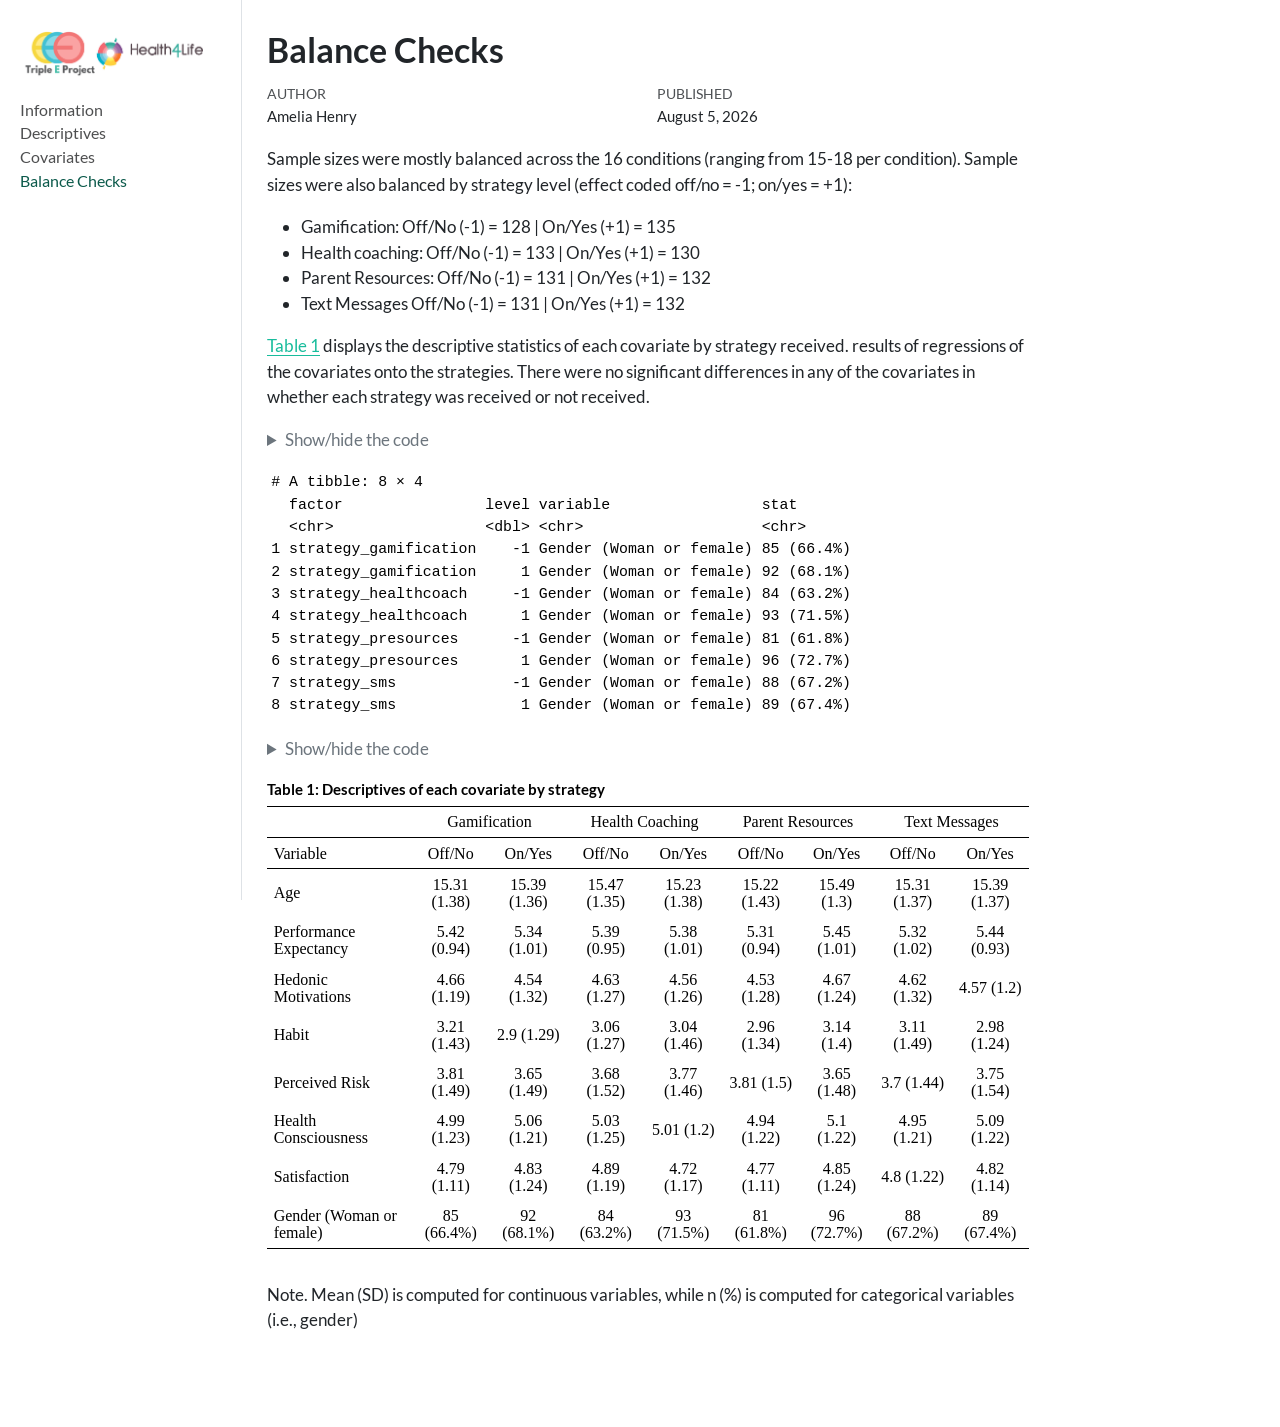
==== docs/balance.html @ 39cd1b7b "Add covariates check and balance check descriptives" ====
<!DOCTYPE html>
<html xmlns="http://www.w3.org/1999/xhtml" lang="en" xml:lang="en"><head>
<meta http-equiv="Content-Type" content="text/html; charset=UTF-8">
<meta charset="utf-8">
<meta name="generator" content="quarto-1.9.36">
<meta name="viewport" content="width=device-width, initial-scale=1.0, user-scalable=yes">
<meta name="author" content="Amelia Henry">
<meta name="dcterms.date" content="2026-08-05">
<title>Balance Checks – The Triple E Project</title>
<style>

code{white-space: pre-wrap;}
span.smallcaps{font-variant: small-caps;}
div.columns{display: flex; gap: min(4vw, 1.5em);}
div.column{flex: auto; overflow-x: auto;}
div.hanging-indent{margin-left: 1.5em; text-indent: -1.5em;}
ul.task-list{list-style: none;}
ul.task-list li input[type="checkbox"] {
width: 0.8em;
margin: 0 0.8em 0.2em -1em;  vertical-align: middle;
}

html { -webkit-text-size-adjust: 100%; }
pre > code.sourceCode { white-space: pre; position: relative; }
pre > code.sourceCode > span { display: inline-block; line-height: 1.25; }
pre > code.sourceCode > span:empty { height: 1.2em; }
.sourceCode { overflow: visible; }
code.sourceCode > span { color: inherit; text-decoration: inherit; }
div.sourceCode { margin: 1em 0; }
pre.sourceCode { margin: 0; }
@media screen {
div.sourceCode { overflow: auto; }
}
@media print {
pre > code.sourceCode { white-space: pre-wrap; }
pre > code.sourceCode > span { text-indent: -5em; padding-left: 5em; }
}
pre.numberSource code
{ counter-reset: source-line 0; }
pre.numberSource code > span
{ position: relative; left: -4em; counter-increment: source-line; }
pre.numberSource code > span > a:first-child::before
{ content: counter(source-line);
position: relative; left: -1em; text-align: right; vertical-align: baseline;
border: none; display: inline-block;
-webkit-touch-callout: none; -webkit-user-select: none;
-khtml-user-select: none; -moz-user-select: none;
-ms-user-select: none; user-select: none;
padding: 0 4px; width: 4em;
}
pre.numberSource { margin-left: 3em; padding-left: 4px; }
div.sourceCode
{ }
@media screen {
pre > code.sourceCode > span > a:first-child::before { text-decoration: underline; }
}
</style>

<script>const headroomChanged = new CustomEvent("quarto-hrChanged", {
  detail: {},
  bubbles: true,
  cancelable: false,
  composed: false,
});

const announceDismiss = () => {
  const annEl = window.document.getElementById("quarto-announcement");
  if (annEl) {
    annEl.remove();

    const annId = annEl.getAttribute("data-announcement-id");
    window.localStorage.setItem(`quarto-announce-${annId}`, "true");
  }
};

const announceRegister = () => {
  const annEl = window.document.getElementById("quarto-announcement");
  if (annEl) {
    const annId = annEl.getAttribute("data-announcement-id");
    const isDismissed =
      window.localStorage.getItem(`quarto-announce-${annId}`) || false;
    if (isDismissed) {
      announceDismiss();
      return;
    } else {
      annEl.classList.remove("hidden");
    }

    const actionEl = annEl.querySelector(".quarto-announcement-action");
    if (actionEl) {
      actionEl.addEventListener("click", function (e) {
        e.preventDefault();
        // Hide the bar immediately
        announceDismiss();
      });
    }
  }
};

window.document.addEventListener("DOMContentLoaded", function () {
  let init = false;

  announceRegister();

  // Manage the back to top button, if one is present.
  let lastScrollTop = window.pageYOffset || document.documentElement.scrollTop;
  const scrollDownBuffer = 5;
  const scrollUpBuffer = 35;
  const btn = document.getElementById("quarto-back-to-top");
  const hideBackToTop = () => {
    btn.style.display = "none";
  };
  const showBackToTop = () => {
    btn.style.display = "inline-block";
  };
  if (btn) {
    window.document.addEventListener(
      "scroll",
      function () {
        const currentScrollTop =
          window.pageYOffset || document.documentElement.scrollTop;

        // Shows and hides the button 'intelligently' as the user scrolls
        if (currentScrollTop - scrollDownBuffer > lastScrollTop) {
          hideBackToTop();
          lastScrollTop = currentScrollTop <= 0 ? 0 : currentScrollTop;
        } else if (currentScrollTop < lastScrollTop - scrollUpBuffer) {
          showBackToTop();
          lastScrollTop = currentScrollTop <= 0 ? 0 : currentScrollTop;
        }

        // Show the button at the bottom, hides it at the top
        if (currentScrollTop <= 0) {
          hideBackToTop();
        } else if (
          window.innerHeight + currentScrollTop >=
          document.body.offsetHeight
        ) {
          showBackToTop();
        }
      },
      false
    );
  }

  function throttle(func, wait) {
    var timeout;
    return function () {
      const context = this;
      const args = arguments;
      const later = function () {
        clearTimeout(timeout);
        timeout = null;
        func.apply(context, args);
      };

      if (!timeout) {
        timeout = setTimeout(later, wait);
      }
    };
  }

  function headerOffset() {
    // Set an offset if there is are fixed top navbar
    const headerEl = window.document.querySelector("header.fixed-top");
    if (headerEl) {
      return headerEl.clientHeight;
    } else {
      return 0;
    }
  }

  function footerOffset() {
    const footerEl = window.document.querySelector("footer.footer");
    if (footerEl) {
      return footerEl.clientHeight;
    } else {
      return 0;
    }
  }

  function dashboardOffset() {
    const dashboardNavEl = window.document.getElementById(
      "quarto-dashboard-header"
    );
    if (dashboardNavEl !== null) {
      return dashboardNavEl.clientHeight;
    } else {
      return 0;
    }
  }

  function updateDocumentOffsetWithoutAnimation() {
    updateDocumentOffset(false);
  }

  function updateDocumentOffset(animated) {
    // set body offset
    const topOffset = headerOffset();
    const bodyOffset = topOffset + footerOffset() + dashboardOffset();
    const bodyEl = window.document.body;
    bodyEl.setAttribute("data-bs-offset", topOffset);
    bodyEl.style.paddingTop = topOffset + "px";

    // deal with sidebar offsets
    const sidebars = window.document.querySelectorAll(
      ".sidebar, .headroom-target"
    );
    sidebars.forEach((sidebar) => {
      if (!animated) {
        sidebar.classList.add("notransition");
        // Remove the no transition class after the animation has time to complete
        setTimeout(function () {
          sidebar.classList.remove("notransition");
        }, 201);
      }

      if (window.Headroom && sidebar.classList.contains("sidebar-unpinned")) {
        sidebar.style.top = "0";
        sidebar.style.maxHeight = "100vh";
      } else {
        sidebar.style.top = topOffset + "px";
        sidebar.style.maxHeight = "calc(100vh - " + topOffset + "px)";
      }
    });

    // allow space for footer
    const mainContainer = window.document.querySelector(".quarto-container");
    if (mainContainer) {
      mainContainer.style.minHeight = "calc(100vh - " + bodyOffset + "px)";
    }

    // link offset
    let linkStyle = window.document.querySelector("#quarto-target-style");
    if (!linkStyle) {
      linkStyle = window.document.createElement("style");
      linkStyle.setAttribute("id", "quarto-target-style");
      window.document.head.appendChild(linkStyle);
    }
    while (linkStyle.firstChild) {
      linkStyle.removeChild(linkStyle.firstChild);
    }
    if (topOffset > 0) {
      linkStyle.appendChild(
        window.document.createTextNode(`
      section:target::before {
        content: "";
        display: block;
        height: ${topOffset}px;
        margin: -${topOffset}px 0 0;
      }`)
      );
    }
    if (init) {
      window.dispatchEvent(headroomChanged);
    }
    init = true;
  }

  // initialize headroom
  var header = window.document.querySelector("#quarto-header");
  if (header && window.Headroom) {
    const headroom = new window.Headroom(header, {
      tolerance: 5,
      onPin: function () {
        const sidebars = window.document.querySelectorAll(
          ".sidebar, .headroom-target"
        );
        sidebars.forEach((sidebar) => {
          sidebar.classList.remove("sidebar-unpinned");
        });
        updateDocumentOffset();
      },
      onUnpin: function () {
        const sidebars = window.document.querySelectorAll(
          ".sidebar, .headroom-target"
        );
        sidebars.forEach((sidebar) => {
          sidebar.classList.add("sidebar-unpinned");
        });
        updateDocumentOffset();
      },
    });
    headroom.init();

    let frozen = false;
    window.quartoToggleHeadroom = function () {
      if (frozen) {
        headroom.unfreeze();
        frozen = false;
      } else {
        headroom.freeze();
        frozen = true;
      }
    };
  }

  window.addEventListener(
    "hashchange",
    function (e) {
      if (
        getComputedStyle(document.documentElement).scrollBehavior !== "smooth"
      ) {
        window.scrollTo(0, window.pageYOffset - headerOffset());
      }
    },
    false
  );

  // Observe size changed for the header
  const headerEl = window.document.querySelector("header.fixed-top");
  if (headerEl && window.ResizeObserver) {
    const observer = new window.ResizeObserver(() => {
      setTimeout(updateDocumentOffsetWithoutAnimation, 0);
    });
    observer.observe(headerEl, {
      attributes: true,
      childList: true,
      characterData: true,
    });
  } else {
    window.addEventListener(
      "resize",
      throttle(updateDocumentOffsetWithoutAnimation, 50)
    );
  }
  setTimeout(updateDocumentOffsetWithoutAnimation, 250);

  // fixup index.html links if we aren't on the filesystem
  if (window.location.protocol !== "file:") {
    const links = window.document.querySelectorAll("a");
    for (let i = 0; i < links.length; i++) {
      if (links[i].href) {
        links[i].dataset.originalHref = links[i].href;
        links[i].href = links[i].href.replace(/\/index\.html/, "/");
      }
    }

    // Fixup any sharing links that require urls
    // Append url to any sharing urls
    const sharingLinks = window.document.querySelectorAll(
      "a.sidebar-tools-main-item, a.quarto-navigation-tool, a.quarto-navbar-tools, a.quarto-navbar-tools-item"
    );
    for (let i = 0; i < sharingLinks.length; i++) {
      const sharingLink = sharingLinks[i];
      const href = sharingLink.getAttribute("href");
      if (href) {
        sharingLink.setAttribute(
          "href",
          href.replace("|url|", window.location.href)
        );
      }
    }

    // Scroll the active navigation item into view, if necessary
    const navSidebar = window.document.querySelector("nav#quarto-sidebar");
    if (navSidebar) {
      // Find the active item
      const activeItem = navSidebar.querySelector("li.sidebar-item a.active");
      if (activeItem) {
        // Wait for the scroll height and height to resolve by observing size changes on the
        // nav element that is scrollable
        const resizeObserver = new ResizeObserver((_entries) => {
          // The bottom of the element
          const elBottom = activeItem.offsetTop;
          const viewBottom = navSidebar.scrollTop + navSidebar.clientHeight;

          // The element height and scroll height are the same, then we are still loading
          if (viewBottom !== navSidebar.scrollHeight) {
            // Determine if the item isn't visible and scroll to it
            if (elBottom >= viewBottom) {
              navSidebar.scrollTop = elBottom;
            }

            // stop observing now since we've completed the scroll
            resizeObserver.unobserve(navSidebar);
          }
        });
        resizeObserver.observe(navSidebar);
      }
    }
  }
});
</script>
<script>/*!
 * headroom.js v0.12.0 - Give your page some headroom. Hide your header until you need it
 * Copyright (c) 2020 Nick Williams - http://wicky.nillia.ms/headroom.js
 * License: MIT
 */

!function(t,n){"object"==typeof exports&&"undefined"!=typeof module?module.exports=n():"function"==typeof define&&define.amd?define(n):(t=t||self).Headroom=n()}(this,function(){"use strict";function t(){return"undefined"!=typeof window}function d(t){return function(t){return t&&t.document&&function(t){return 9===t.nodeType}(t.document)}(t)?function(t){var n=t.document,o=n.body,s=n.documentElement;return{scrollHeight:function(){return Math.max(o.scrollHeight,s.scrollHeight,o.offsetHeight,s.offsetHeight,o.clientHeight,s.clientHeight)},height:function(){return t.innerHeight||s.clientHeight||o.clientHeight},scrollY:function(){return void 0!==t.pageYOffset?t.pageYOffset:(s||o.parentNode||o).scrollTop}}}(t):function(t){return{scrollHeight:function(){return Math.max(t.scrollHeight,t.offsetHeight,t.clientHeight)},height:function(){return Math.max(t.offsetHeight,t.clientHeight)},scrollY:function(){return t.scrollTop}}}(t)}function n(t,s,e){var n,o=function(){var n=!1;try{var t={get passive(){n=!0}};window.addEventListener("test",t,t),window.removeEventListener("test",t,t)}catch(t){n=!1}return n}(),i=!1,r=d(t),l=r.scrollY(),a={};function c(){var t=Math.round(r.scrollY()),n=r.height(),o=r.scrollHeight();a.scrollY=t,a.lastScrollY=l,a.direction=l<t?"down":"up",a.distance=Math.abs(t-l),a.isOutOfBounds=t<0||o<t+n,a.top=t<=s.offset[a.direction],a.bottom=o<=t+n,a.toleranceExceeded=a.distance>s.tolerance[a.direction],e(a),l=t,i=!1}function h(){i||(i=!0,n=requestAnimationFrame(c))}var u=!!o&&{passive:!0,capture:!1};return t.addEventListener("scroll",h,u),c(),{destroy:function(){cancelAnimationFrame(n),t.removeEventListener("scroll",h,u)}}}function o(t){return t===Object(t)?t:{down:t,up:t}}function s(t,n){n=n||{},Object.assign(this,s.options,n),this.classes=Object.assign({},s.options.classes,n.classes),this.elem=t,this.tolerance=o(this.tolerance),this.offset=o(this.offset),this.initialised=!1,this.frozen=!1}return s.prototype={constructor:s,init:function(){return s.cutsTheMustard&&!this.initialised&&(this.addClass("initial"),this.initialised=!0,setTimeout(function(t){t.scrollTracker=n(t.scroller,{offset:t.offset,tolerance:t.tolerance},t.update.bind(t))},100,this)),this},destroy:function(){this.initialised=!1,Object.keys(this.classes).forEach(this.removeClass,this),this.scrollTracker.destroy()},unpin:function(){!this.hasClass("pinned")&&this.hasClass("unpinned")||(this.addClass("unpinned"),this.removeClass("pinned"),this.onUnpin&&this.onUnpin.call(this))},pin:function(){this.hasClass("unpinned")&&(this.addClass("pinned"),this.removeClass("unpinned"),this.onPin&&this.onPin.call(this))},freeze:function(){this.frozen=!0,this.addClass("frozen")},unfreeze:function(){this.frozen=!1,this.removeClass("frozen")},top:function(){this.hasClass("top")||(this.addClass("top"),this.removeClass("notTop"),this.onTop&&this.onTop.call(this))},notTop:function(){this.hasClass("notTop")||(this.addClass("notTop"),this.removeClass("top"),this.onNotTop&&this.onNotTop.call(this))},bottom:function(){this.hasClass("bottom")||(this.addClass("bottom"),this.removeClass("notBottom"),this.onBottom&&this.onBottom.call(this))},notBottom:function(){this.hasClass("notBottom")||(this.addClass("notBottom"),this.removeClass("bottom"),this.onNotBottom&&this.onNotBottom.call(this))},shouldUnpin:function(t){return"down"===t.direction&&!t.top&&t.toleranceExceeded},shouldPin:function(t){return"up"===t.direction&&t.toleranceExceeded||t.top},addClass:function(t){this.elem.classList.add.apply(this.elem.classList,this.classes[t].split(" "))},removeClass:function(t){this.elem.classList.remove.apply(this.elem.classList,this.classes[t].split(" "))},hasClass:function(t){return this.classes[t].split(" ").every(function(t){return this.classList.contains(t)},this.elem)},update:function(t){t.isOutOfBounds||!0!==this.frozen&&(t.top?this.top():this.notTop(),t.bottom?this.bottom():this.notBottom(),this.shouldUnpin(t)?this.unpin():this.shouldPin(t)&&this.pin())}},s.options={tolerance:{up:0,down:0},offset:0,scroller:t()?window:null,classes:{frozen:"headroom--frozen",pinned:"headroom--pinned",unpinned:"headroom--unpinned",top:"headroom--top",notTop:"headroom--not-top",bottom:"headroom--bottom",notBottom:"headroom--not-bottom",initial:"headroom"}},s.cutsTheMustard=!!(t()&&function(){}.bind&&"classList"in document.documentElement&&Object.assign&&Object.keys&&requestAnimationFrame),s});
</script>
<script>/*!
 * clipboard.js v2.0.11
 * https://clipboardjs.com/
 *
 * Licensed MIT © Zeno Rocha
 */
!function(t,e){"object"==typeof exports&&"object"==typeof module?module.exports=e():"function"==typeof define&&define.amd?define([],e):"object"==typeof exports?exports.ClipboardJS=e():t.ClipboardJS=e()}(this,function(){return n={686:function(t,e,n){"use strict";n.d(e,{default:function(){return b}});var e=n(279),i=n.n(e),e=n(370),u=n.n(e),e=n(817),r=n.n(e);function c(t){try{return document.execCommand(t)}catch(t){return}}var a=function(t){t=r()(t);return c("cut"),t};function o(t,e){var n,o,t=(n=t,o="rtl"===document.documentElement.getAttribute("dir"),(t=document.createElement("textarea")).style.fontSize="12pt",t.style.border="0",t.style.padding="0",t.style.margin="0",t.style.position="absolute",t.style[o?"right":"left"]="-9999px",o=window.pageYOffset||document.documentElement.scrollTop,t.style.top="".concat(o,"px"),t.setAttribute("readonly",""),t.value=n,t);return e.container.appendChild(t),e=r()(t),c("copy"),t.remove(),e}var f=function(t){var e=1<arguments.length&&void 0!==arguments[1]?arguments[1]:{container:document.body},n="";return"string"==typeof t?n=o(t,e):t instanceof HTMLInputElement&&!["text","search","url","tel","password"].includes(null==t?void 0:t.type)?n=o(t.value,e):(n=r()(t),c("copy")),n};function l(t){return(l="function"==typeof Symbol&&"symbol"==typeof Symbol.iterator?function(t){return typeof t}:function(t){return t&&"function"==typeof Symbol&&t.constructor===Symbol&&t!==Symbol.prototype?"symbol":typeof t})(t)}var s=function(){var t=0<arguments.length&&void 0!==arguments[0]?arguments[0]:{},e=t.action,n=void 0===e?"copy":e,o=t.container,e=t.target,t=t.text;if("copy"!==n&&"cut"!==n)throw new Error('Invalid "action" value, use either "copy" or "cut"');if(void 0!==e){if(!e||"object"!==l(e)||1!==e.nodeType)throw new Error('Invalid "target" value, use a valid Element');if("copy"===n&&e.hasAttribute("disabled"))throw new Error('Invalid "target" attribute. Please use "readonly" instead of "disabled" attribute');if("cut"===n&&(e.hasAttribute("readonly")||e.hasAttribute("disabled")))throw new Error('Invalid "target" attribute. You can\'t cut text from elements with "readonly" or "disabled" attributes')}return t?f(t,{container:o}):e?"cut"===n?a(e):f(e,{container:o}):void 0};function p(t){return(p="function"==typeof Symbol&&"symbol"==typeof Symbol.iterator?function(t){return typeof t}:function(t){return t&&"function"==typeof Symbol&&t.constructor===Symbol&&t!==Symbol.prototype?"symbol":typeof t})(t)}function d(t,e){for(var n=0;n<e.length;n++){var o=e[n];o.enumerable=o.enumerable||!1,o.configurable=!0,"value"in o&&(o.writable=!0),Object.defineProperty(t,o.key,o)}}function y(t,e){return(y=Object.setPrototypeOf||function(t,e){return t.__proto__=e,t})(t,e)}function h(n){var o=function(){if("undefined"==typeof Reflect||!Reflect.construct)return!1;if(Reflect.construct.sham)return!1;if("function"==typeof Proxy)return!0;try{return Date.prototype.toString.call(Reflect.construct(Date,[],function(){})),!0}catch(t){return!1}}();return function(){var t,e=v(n);return t=o?(t=v(this).constructor,Reflect.construct(e,arguments,t)):e.apply(this,arguments),e=this,!(t=t)||"object"!==p(t)&&"function"!=typeof t?function(t){if(void 0!==t)return t;throw new ReferenceError("this hasn't been initialised - super() hasn't been called")}(e):t}}function v(t){return(v=Object.setPrototypeOf?Object.getPrototypeOf:function(t){return t.__proto__||Object.getPrototypeOf(t)})(t)}function m(t,e){t="data-clipboard-".concat(t);if(e.hasAttribute(t))return e.getAttribute(t)}var b=function(){!function(t,e){if("function"!=typeof e&&null!==e)throw new TypeError("Super expression must either be null or a function");t.prototype=Object.create(e&&e.prototype,{constructor:{value:t,writable:!0,configurable:!0}}),e&&y(t,e)}(r,i());var t,e,n,o=h(r);function r(t,e){var n;return function(t){if(!(t instanceof r))throw new TypeError("Cannot call a class as a function")}(this),(n=o.call(this)).resolveOptions(e),n.listenClick(t),n}return t=r,n=[{key:"copy",value:function(t){var e=1<arguments.length&&void 0!==arguments[1]?arguments[1]:{container:document.body};return f(t,e)}},{key:"cut",value:function(t){return a(t)}},{key:"isSupported",value:function(){var t=0<arguments.length&&void 0!==arguments[0]?arguments[0]:["copy","cut"],t="string"==typeof t?[t]:t,e=!!document.queryCommandSupported;return t.forEach(function(t){e=e&&!!document.queryCommandSupported(t)}),e}}],(e=[{key:"resolveOptions",value:function(){var t=0<arguments.length&&void 0!==arguments[0]?arguments[0]:{};this.action="function"==typeof t.action?t.action:this.defaultAction,this.target="function"==typeof t.target?t.target:this.defaultTarget,this.text="function"==typeof t.text?t.text:this.defaultText,this.container="object"===p(t.container)?t.container:document.body}},{key:"listenClick",value:function(t){var e=this;this.listener=u()(t,"click",function(t){return e.onClick(t)})}},{key:"onClick",value:function(t){var e=t.delegateTarget||t.currentTarget,n=this.action(e)||"copy",t=s({action:n,container:this.container,target:this.target(e),text:this.text(e)});this.emit(t?"success":"error",{action:n,text:t,trigger:e,clearSelection:function(){e&&e.focus(),window.getSelection().removeAllRanges()}})}},{key:"defaultAction",value:function(t){return m("action",t)}},{key:"defaultTarget",value:function(t){t=m("target",t);if(t)return document.querySelector(t)}},{key:"defaultText",value:function(t){return m("text",t)}},{key:"destroy",value:function(){this.listener.destroy()}}])&&d(t.prototype,e),n&&d(t,n),r}()},828:function(t){var e;"undefined"==typeof Element||Element.prototype.matches||((e=Element.prototype).matches=e.matchesSelector||e.mozMatchesSelector||e.msMatchesSelector||e.oMatchesSelector||e.webkitMatchesSelector),t.exports=function(t,e){for(;t&&9!==t.nodeType;){if("function"==typeof t.matches&&t.matches(e))return t;t=t.parentNode}}},438:function(t,e,n){var u=n(828);function i(t,e,n,o,r){var i=function(e,n,t,o){return function(t){t.delegateTarget=u(t.target,n),t.delegateTarget&&o.call(e,t)}}.apply(this,arguments);return t.addEventListener(n,i,r),{destroy:function(){t.removeEventListener(n,i,r)}}}t.exports=function(t,e,n,o,r){return"function"==typeof t.addEventListener?i.apply(null,arguments):"function"==typeof n?i.bind(null,document).apply(null,arguments):("string"==typeof t&&(t=document.querySelectorAll(t)),Array.prototype.map.call(t,function(t){return i(t,e,n,o,r)}))}},879:function(t,n){n.node=function(t){return void 0!==t&&t instanceof HTMLElement&&1===t.nodeType},n.nodeList=function(t){var e=Object.prototype.toString.call(t);return void 0!==t&&("[object NodeList]"===e||"[object HTMLCollection]"===e)&&"length"in t&&(0===t.length||n.node(t[0]))},n.string=function(t){return"string"==typeof t||t instanceof String},n.fn=function(t){return"[object Function]"===Object.prototype.toString.call(t)}},370:function(t,e,n){var f=n(879),l=n(438);t.exports=function(t,e,n){if(!t&&!e&&!n)throw new Error("Missing required arguments");if(!f.string(e))throw new TypeError("Second argument must be a String");if(!f.fn(n))throw new TypeError("Third argument must be a Function");if(f.node(t))return c=e,a=n,(u=t).addEventListener(c,a),{destroy:function(){u.removeEventListener(c,a)}};if(f.nodeList(t))return o=t,r=e,i=n,Array.prototype.forEach.call(o,function(t){t.addEventListener(r,i)}),{destroy:function(){Array.prototype.forEach.call(o,function(t){t.removeEventListener(r,i)})}};if(f.string(t))return t=t,e=e,n=n,l(document.body,t,e,n);throw new TypeError("First argument must be a String, HTMLElement, HTMLCollection, or NodeList");var o,r,i,u,c,a}},817:function(t){t.exports=function(t){var e,n="SELECT"===t.nodeName?(t.focus(),t.value):"INPUT"===t.nodeName||"TEXTAREA"===t.nodeName?((e=t.hasAttribute("readonly"))||t.setAttribute("readonly",""),t.select(),t.setSelectionRange(0,t.value.length),e||t.removeAttribute("readonly"),t.value):(t.hasAttribute("contenteditable")&&t.focus(),n=window.getSelection(),(e=document.createRange()).selectNodeContents(t),n.removeAllRanges(),n.addRange(e),n.toString());return n}},279:function(t){function e(){}e.prototype={on:function(t,e,n){var o=this.e||(this.e={});return(o[t]||(o[t]=[])).push({fn:e,ctx:n}),this},once:function(t,e,n){var o=this;function r(){o.off(t,r),e.apply(n,arguments)}return r._=e,this.on(t,r,n)},emit:function(t){for(var e=[].slice.call(arguments,1),n=((this.e||(this.e={}))[t]||[]).slice(),o=0,r=n.length;o<r;o++)n[o].fn.apply(n[o].ctx,e);return this},off:function(t,e){var n=this.e||(this.e={}),o=n[t],r=[];if(o&&e)for(var i=0,u=o.length;i<u;i++)o[i].fn!==e&&o[i].fn._!==e&&r.push(o[i]);return r.length?n[t]=r:delete n[t],this}},t.exports=e,t.exports.TinyEmitter=e}},r={},o.n=function(t){var e=t&&t.__esModule?function(){return t.default}:function(){return t};return o.d(e,{a:e}),e},o.d=function(t,e){for(var n in e)o.o(e,n)&&!o.o(t,n)&&Object.defineProperty(t,n,{enumerable:!0,get:e[n]})},o.o=function(t,e){return Object.prototype.hasOwnProperty.call(t,e)},o(686).default;function o(t){if(r[t])return r[t].exports;var e=r[t]={exports:{}};return n[t](e,e.exports,o),e.exports}var n,r});</script>
<script>/*! @algolia/autocomplete-js 1.19.1 | MIT License | © Algolia, Inc. and contributors | https://github.com/algolia/autocomplete */
!function(e,t){"object"==typeof exports&&"undefined"!=typeof module?t(exports):"function"==typeof define&&define.amd?define(["exports"],t):t((e="undefined"!=typeof globalThis?globalThis:e||self)["@algolia/autocomplete-js"]={})}(this,(function(e){"use strict";function t(e,t){var n=Object.keys(e);if(Object.getOwnPropertySymbols){var r=Object.getOwnPropertySymbols(e);t&&(r=r.filter((function(t){return Object.getOwnPropertyDescriptor(e,t).enumerable}))),n.push.apply(n,r)}return n}function n(e){for(var n=1;n<arguments.length;n++){var r=null!=arguments[n]?arguments[n]:{};n%2?t(Object(r),!0).forEach((function(t){o(e,t,r[t])})):Object.getOwnPropertyDescriptors?Object.defineProperties(e,Object.getOwnPropertyDescriptors(r)):t(Object(r)).forEach((function(t){Object.defineProperty(e,t,Object.getOwnPropertyDescriptor(r,t))}))}return e}function r(e){return r="function"==typeof Symbol&&"symbol"==typeof Symbol.iterator?function(e){return typeof e}:function(e){return e&&"function"==typeof Symbol&&e.constructor===Symbol&&e!==Symbol.prototype?"symbol":typeof e},r(e)}function o(e,t,n){return(t=function(e){var t=function(e,t){if("object"!=typeof e||null===e)return e;var n=e[Symbol.toPrimitive];if(void 0!==n){var r=n.call(e,t||"default");if("object"!=typeof r)return r;throw new TypeError("@@toPrimitive must return a primitive value.")}return("string"===t?String:Number)(e)}(e,"string");return"symbol"==typeof t?t:String(t)}(t))in e?Object.defineProperty(e,t,{value:n,enumerable:!0,configurable:!0,writable:!0}):e[t]=n,e}function i(){return i=Object.assign?Object.assign.bind():function(e){for(var t=1;t<arguments.length;t++){var n=arguments[t];for(var r in n)Object.prototype.hasOwnProperty.call(n,r)&&(e[r]=n[r])}return e},i.apply(this,arguments)}function u(e,t){if(null==e)return{};var n,r,o=function(e,t){if(null==e)return{};var n,r,o={},i=Object.keys(e);for(r=0;r<i.length;r++)n=i[r],t.indexOf(n)>=0||(o[n]=e[n]);return o}(e,t);if(Object.getOwnPropertySymbols){var i=Object.getOwnPropertySymbols(e);for(r=0;r<i.length;r++)n=i[r],t.indexOf(n)>=0||Object.prototype.propertyIsEnumerable.call(e,n)&&(o[n]=e[n])}return o}function a(e,t){return function(e){if(Array.isArray(e))return e}(e)||function(e,t){var n=null==e?null:"undefined"!=typeof Symbol&&e[Symbol.iterator]||e["@@iterator"];if(null!=n){var r,o,i,u,a=[],l=!0,c=!1;try{if(i=(n=n.call(e)).next,0===t){if(Object(n)!==n)return;l=!1}else for(;!(l=(r=i.call(n)).done)&&(a.push(r.value),a.length!==t);l=!0);}catch(e){c=!0,o=e}finally{try{if(!l&&null!=n.return&&(u=n.return(),Object(u)!==u))return}finally{if(c)throw o}}return a}}(e,t)||c(e,t)||function(){throw new TypeError("Invalid attempt to destructure non-iterable instance.\nIn order to be iterable, non-array objects must have a [Symbol.iterator]() method.")}()}function l(e){return function(e){if(Array.isArray(e))return s(e)}(e)||function(e){if("undefined"!=typeof Symbol&&null!=e[Symbol.iterator]||null!=e["@@iterator"])return Array.from(e)}(e)||c(e)||function(){throw new TypeError("Invalid attempt to spread non-iterable instance.\nIn order to be iterable, non-array objects must have a [Symbol.iterator]() method.")}()}function c(e,t){if(e){if("string"==typeof e)return s(e,t);var n=Object.prototype.toString.call(e).slice(8,-1);return"Object"===n&&e.constructor&&(n=e.constructor.name),"Map"===n||"Set"===n?Array.from(e):"Arguments"===n||/^(?:Ui|I)nt(?:8|16|32)(?:Clamped)?Array$/.test(n)?s(e,t):void 0}}function s(e,t){(null==t||t>e.length)&&(t=e.length);for(var n=0,r=new Array(t);n<t;n++)r[n]=e[n];return r}function f(e){return{current:e}}function p(e,t){var n=void 0;return function(){for(var r=arguments.length,o=new Array(r),i=0;i<r;i++)o[i]=arguments[i];n&&clearTimeout(n),n=setTimeout((function(){return e.apply(void 0,o)}),t)}}function m(e){return e.reduce((function(e,t){return e.concat(t)}),[])}var v=0;function d(){return"autocomplete-".concat(v++)}function y(e,t){return t.reduce((function(e,t){return e&&e[t]}),e)}function b(e){return 0===e.collections.length?0:e.collections.reduce((function(e,t){return e+t.items.length}),0)}function g(e){return e!==Object(e)}function h(e,t){if(e===t)return!0;if(g(e)||g(t)||"function"==typeof e||"function"==typeof t)return e===t;if(Object.keys(e).length!==Object.keys(t).length)return!1;for(var n=0,r=Object.keys(e);n<r.length;n++){var o=r[n];if(!(o in t))return!1;if(!h(e[o],t[o]))return!1}return!0}var _=function(){};var O="1.19.1",S=[{segment:"autocomplete-core",version:O}];function j(e){var t=e.item,n=e.items,r=void 0===n?[]:n;return{index:t.__autocomplete_indexName,items:[t],positions:[1+r.findIndex((function(e){return e.objectID===t.objectID}))],queryID:t.__autocomplete_queryID,algoliaSource:["autocomplete"]}}function P(e,t){return function(e){if(Array.isArray(e))return e}(e)||function(e,t){var n=null==e?null:"undefined"!=typeof Symbol&&e[Symbol.iterator]||e["@@iterator"];if(null!=n){var r,o,i,u,a=[],l=!0,c=!1;try{if(i=(n=n.call(e)).next,0===t){if(Object(n)!==n)return;l=!1}else for(;!(l=(r=i.call(n)).done)&&(a.push(r.value),a.length!==t);l=!0);}catch(e){c=!0,o=e}finally{try{if(!l&&null!=n.return&&(u=n.return(),Object(u)!==u))return}finally{if(c)throw o}}return a}}(e,t)||function(e,t){if(!e)return;if("string"==typeof e)return w(e,t);var n=Object.prototype.toString.call(e).slice(8,-1);"Object"===n&&e.constructor&&(n=e.constructor.name);if("Map"===n||"Set"===n)return Array.from(e);if("Arguments"===n||/^(?:Ui|I)nt(?:8|16|32)(?:Clamped)?Array$/.test(n))return w(e,t)}(e,t)||function(){throw new TypeError("Invalid attempt to destructure non-iterable instance.\nIn order to be iterable, non-array objects must have a [Symbol.iterator]() method.")}()}function w(e,t){(null==t||t>e.length)&&(t=e.length);for(var n=0,r=new Array(t);n<t;n++)r[n]=e[n];return r}var I=["items"],A=["items"];function E(e){return E="function"==typeof Symbol&&"symbol"==typeof Symbol.iterator?function(e){return typeof e}:function(e){return e&&"function"==typeof Symbol&&e.constructor===Symbol&&e!==Symbol.prototype?"symbol":typeof e},E(e)}function D(e){return function(e){if(Array.isArray(e))return C(e)}(e)||function(e){if("undefined"!=typeof Symbol&&null!=e[Symbol.iterator]||null!=e["@@iterator"])return Array.from(e)}(e)||function(e,t){if(!e)return;if("string"==typeof e)return C(e,t);var n=Object.prototype.toString.call(e).slice(8,-1);"Object"===n&&e.constructor&&(n=e.constructor.name);if("Map"===n||"Set"===n)return Array.from(e);if("Arguments"===n||/^(?:Ui|I)nt(?:8|16|32)(?:Clamped)?Array$/.test(n))return C(e,t)}(e)||function(){throw new TypeError("Invalid attempt to spread non-iterable instance.\nIn order to be iterable, non-array objects must have a [Symbol.iterator]() method.")}()}function C(e,t){(null==t||t>e.length)&&(t=e.length);for(var n=0,r=new Array(t);n<t;n++)r[n]=e[n];return r}function k(e,t){if(null==e)return{};var n,r,o=function(e,t){if(null==e)return{};var n,r,o={},i=Object.keys(e);for(r=0;r<i.length;r++)n=i[r],t.indexOf(n)>=0||(o[n]=e[n]);return o}(e,t);if(Object.getOwnPropertySymbols){var i=Object.getOwnPropertySymbols(e);for(r=0;r<i.length;r++)n=i[r],t.indexOf(n)>=0||Object.prototype.propertyIsEnumerable.call(e,n)&&(o[n]=e[n])}return o}function x(e,t){var n=Object.keys(e);if(Object.getOwnPropertySymbols){var r=Object.getOwnPropertySymbols(e);t&&(r=r.filter((function(t){return Object.getOwnPropertyDescriptor(e,t).enumerable}))),n.push.apply(n,r)}return n}function N(e){for(var t=1;t<arguments.length;t++){var n=null!=arguments[t]?arguments[t]:{};t%2?x(Object(n),!0).forEach((function(t){T(e,t,n[t])})):Object.getOwnPropertyDescriptors?Object.defineProperties(e,Object.getOwnPropertyDescriptors(n)):x(Object(n)).forEach((function(t){Object.defineProperty(e,t,Object.getOwnPropertyDescriptor(n,t))}))}return e}function T(e,t,n){return(t=function(e){var t=function(e,t){if("object"!==E(e)||null===e)return e;var n=e[Symbol.toPrimitive];if(void 0!==n){var r=n.call(e,t||"default");if("object"!==E(r))return r;throw new TypeError("@@toPrimitive must return a primitive value.")}return("string"===t?String:Number)(e)}(e,"string");return"symbol"===E(t)?t:String(t)}(t))in e?Object.defineProperty(e,t,{value:n,enumerable:!0,configurable:!0,writable:!0}):e[t]=n,e}function q(e){for(var t=arguments.length>1&&void 0!==arguments[1]?arguments[1]:20,n=[],r=0;r<e.objectIDs.length;r+=t)n.push(N(N({},e),{},{objectIDs:e.objectIDs.slice(r,r+t)}));return n}function B(e){return e.map((function(e){var t=e.items,n=k(e,I);return N(N({},n),{},{objectIDs:(null==t?void 0:t.map((function(e){return e.objectID})))||n.objectIDs})}))}function R(e){var t,n,r,o=(t=P((e.version||"").split(".").map(Number),2),n=t[0],r=t[1],n>=3||2===n&&r>=4||1===n&&r>=10);function i(t,n,r){if(o&&void 0!==r){var i=r[0].__autocomplete_algoliaCredentials,u={"X-Algolia-Application-Id":i.appId,"X-Algolia-API-Key":i.apiKey};e.apply(void 0,[t].concat(D(n),[{headers:u}]))}else e.apply(void 0,[t].concat(D(n)))}return{init:function(t,n){e("init",{appId:t,apiKey:n})},setAuthenticatedUserToken:function(t){e("setAuthenticatedUserToken",t)},setUserToken:function(t){e("setUserToken",t)},clickedObjectIDsAfterSearch:function(){for(var e=arguments.length,t=new Array(e),n=0;n<e;n++)t[n]=arguments[n];t.length>0&&i("clickedObjectIDsAfterSearch",B(t),t[0].items)},clickedObjectIDs:function(){for(var e=arguments.length,t=new Array(e),n=0;n<e;n++)t[n]=arguments[n];t.length>0&&i("clickedObjectIDs",B(t),t[0].items)},clickedFilters:function(){for(var t=arguments.length,n=new Array(t),r=0;r<t;r++)n[r]=arguments[r];n.length>0&&e.apply(void 0,["clickedFilters"].concat(n))},convertedObjectIDsAfterSearch:function(){for(var e=arguments.length,t=new Array(e),n=0;n<e;n++)t[n]=arguments[n];t.length>0&&i("convertedObjectIDsAfterSearch",B(t),t[0].items)},convertedObjectIDs:function(){for(var e=arguments.length,t=new Array(e),n=0;n<e;n++)t[n]=arguments[n];t.length>0&&i("convertedObjectIDs",B(t),t[0].items)},convertedFilters:function(){for(var t=arguments.length,n=new Array(t),r=0;r<t;r++)n[r]=arguments[r];n.length>0&&e.apply(void 0,["convertedFilters"].concat(n))},viewedObjectIDs:function(){for(var e=arguments.length,t=new Array(e),n=0;n<e;n++)t[n]=arguments[n];t.length>0&&t.reduce((function(e,t){var n=t.items,r=k(t,A);return[].concat(D(e),D(q(N(N({},r),{},{objectIDs:(null==n?void 0:n.map((function(e){return e.objectID})))||r.objectIDs})).map((function(e){return{items:n,payload:e}}))))}),[]).forEach((function(e){var t=e.items;return i("viewedObjectIDs",[e.payload],t)}))},viewedFilters:function(){for(var t=arguments.length,n=new Array(t),r=0;r<t;r++)n[r]=arguments[r];n.length>0&&e.apply(void 0,["viewedFilters"].concat(n))}}}function L(e){var t=e.items.reduce((function(e,t){var n;return e[t.__autocomplete_indexName]=(null!==(n=e[t.__autocomplete_indexName])&&void 0!==n?n:[]).concat(t),e}),{});return Object.keys(t).map((function(e){return{index:e,items:t[e],algoliaSource:["autocomplete"]}}))}function F(e){return e.objectID&&e.__autocomplete_indexName&&e.__autocomplete_queryID}function U(e){return U="function"==typeof Symbol&&"symbol"==typeof Symbol.iterator?function(e){return typeof e}:function(e){return e&&"function"==typeof Symbol&&e.constructor===Symbol&&e!==Symbol.prototype?"symbol":typeof e},U(e)}function M(e){return function(e){if(Array.isArray(e))return H(e)}(e)||function(e){if("undefined"!=typeof Symbol&&null!=e[Symbol.iterator]||null!=e["@@iterator"])return Array.from(e)}(e)||function(e,t){if(!e)return;if("string"==typeof e)return H(e,t);var n=Object.prototype.toString.call(e).slice(8,-1);"Object"===n&&e.constructor&&(n=e.constructor.name);if("Map"===n||"Set"===n)return Array.from(e);if("Arguments"===n||/^(?:Ui|I)nt(?:8|16|32)(?:Clamped)?Array$/.test(n))return H(e,t)}(e)||function(){throw new TypeError("Invalid attempt to spread non-iterable instance.\nIn order to be iterable, non-array objects must have a [Symbol.iterator]() method.")}()}function H(e,t){(null==t||t>e.length)&&(t=e.length);for(var n=0,r=new Array(t);n<t;n++)r[n]=e[n];return r}function V(e,t){var n=Object.keys(e);if(Object.getOwnPropertySymbols){var r=Object.getOwnPropertySymbols(e);t&&(r=r.filter((function(t){return Object.getOwnPropertyDescriptor(e,t).enumerable}))),n.push.apply(n,r)}return n}function W(e){for(var t=1;t<arguments.length;t++){var n=null!=arguments[t]?arguments[t]:{};t%2?V(Object(n),!0).forEach((function(t){Q(e,t,n[t])})):Object.getOwnPropertyDescriptors?Object.defineProperties(e,Object.getOwnPropertyDescriptors(n)):V(Object(n)).forEach((function(t){Object.defineProperty(e,t,Object.getOwnPropertyDescriptor(n,t))}))}return e}function Q(e,t,n){return(t=function(e){var t=function(e,t){if("object"!==U(e)||null===e)return e;var n=e[Symbol.toPrimitive];if(void 0!==n){var r=n.call(e,t||"default");if("object"!==U(r))return r;throw new TypeError("@@toPrimitive must return a primitive value.")}return("string"===t?String:Number)(e)}(e,"string");return"symbol"===U(t)?t:String(t)}(t))in e?Object.defineProperty(e,t,{value:n,enumerable:!0,configurable:!0,writable:!0}):e[t]=n,e}var K="2.15.0",$="https://cdn.jsdelivr.net/npm/search-insights@".concat(K,"/dist/search-insights.min.js"),z=p((function(e){var t=e.onItemsChange,n=e.items,r=e.insights,o=e.state;t({insights:r,insightsEvents:L({items:n}).map((function(e){return W({eventName:"Items Viewed"},e)})),state:o})}),400);function G(e){var t=function(e){return W({onItemsChange:function(e){var t=e.insights,n=e.insightsEvents,r=e.state;t.viewedObjectIDs.apply(t,M(n.map((function(e){return W(W({},e),{},{algoliaSource:J(e.algoliaSource,r.context)})}))))},onSelect:function(e){var t=e.insights,n=e.insightsEvents,r=e.state;t.clickedObjectIDsAfterSearch.apply(t,M(n.map((function(e){return W(W({},e),{},{algoliaSource:J(e.algoliaSource,r.context)})}))))},onActive:_,__autocomplete_clickAnalytics:!0},e)}(e),n=t.insightsClient,r=t.insightsInitParams,o=t.onItemsChange,i=t.onSelect,u=t.onActive,a=t.__autocomplete_clickAnalytics,l=n;if(n||function(e){if("undefined"!=typeof window)e({window:window})}((function(e){var t=e.window,n=t.AlgoliaAnalyticsObject||"aa";"string"==typeof n&&(l=t[n]),l||(t.AlgoliaAnalyticsObject=n,t[n]||(t[n]=function(){t[n].queue||(t[n].queue=[]);for(var e=arguments.length,r=new Array(e),o=0;o<e;o++)r[o]=arguments[o];t[n].queue.push(r)}),t[n].version=K,l=t[n],function(e){var t="[Autocomplete]: Could not load search-insights.js. Please load it manually following https://alg.li/insights-autocomplete";try{var n=e.document.createElement("script");n.async=!0,n.src=$,n.onerror=function(){console.error(t)},document.body.appendChild(n)}catch(e){console.error(t)}}(t))})),!l)return{};r&&l("init",W({partial:!0},r));var c=R(l),s=f([]),m=p((function(e){var t=e.state;if(t.isOpen){var n=t.collections.reduce((function(e,t){return[].concat(M(e),M(t.items))}),[]).filter(F);h(s.current.map((function(e){return e.objectID})),n.map((function(e){return e.objectID})))||(s.current=n,n.length>0&&z({onItemsChange:o,items:n,insights:c,state:t}))}}),0);return{name:"aa.algoliaInsightsPlugin",subscribe:function(e){var t=e.setContext,n=e.onSelect,r=e.onActive;function o(e){t({algoliaInsightsPlugin:{__algoliaSearchParameters:W(W({},a?{clickAnalytics:!0}:{}),e?{userToken:X(e)}:{}),insights:c}})}l("addAlgoliaAgent","insights-plugin"),o(),l("onUserTokenChange",(function(e){o(e)})),l("getUserToken",null,(function(e,t){o(t)})),n((function(e){var t=e.item,n=e.state,r=e.event,o=e.source;F(t)&&i({state:n,event:r,insights:c,item:t,insightsEvents:[W({eventName:"Item Selected"},j({item:t,items:o.getItems().filter(F)}))]})})),r((function(e){var t=e.item,n=e.source,r=e.state,o=e.event;F(t)&&u({state:r,event:o,insights:c,item:t,insightsEvents:[W({eventName:"Item Active"},j({item:t,items:n.getItems().filter(F)}))]})}))},onStateChange:function(e){var t=e.state;m({state:t})},__autocomplete_pluginOptions:e}}function J(){var e,t=arguments.length>0&&void 0!==arguments[0]?arguments[0]:[],n=arguments.length>1?arguments[1]:void 0;return[].concat(M(t),["autocomplete-internal"],M(null!==(e=n.algoliaInsightsPlugin)&&void 0!==e&&e.__automaticInsights?["autocomplete-automatic"]:[]))}function X(e){return"number"==typeof e?e.toString():e}function Y(e,t){var n=t;return{then:function(t,r){return Y(e.then(ee(t,n,e),ee(r,n,e)),n)},catch:function(t){return Y(e.catch(ee(t,n,e)),n)},finally:function(t){return t&&n.onCancelList.push(t),Y(e.finally(ee(t&&function(){return n.onCancelList=[],t()},n,e)),n)},cancel:function(){n.isCanceled=!0;var e=n.onCancelList;n.onCancelList=[],e.forEach((function(e){e()}))},isCanceled:function(){return!0===n.isCanceled}}}function Z(e){return Y(e,{isCanceled:!1,onCancelList:[]})}function ee(e,t,n){return e?function(n){return t.isCanceled?n:e(n)}:n}var te,ne=!0;function re(e,t,n,r){if(!n)return null;if(e<0&&(null===t||null!==r&&0===t))return n+e;var o=(null===t?-1:t)+e;return o<=-1||o>=n?null===r?null:0:o}function oe(e,t){var n=Object.keys(e);if(Object.getOwnPropertySymbols){var r=Object.getOwnPropertySymbols(e);t&&(r=r.filter((function(t){return Object.getOwnPropertyDescriptor(e,t).enumerable}))),n.push.apply(n,r)}return n}function ie(e){for(var t=1;t<arguments.length;t++){var n=null!=arguments[t]?arguments[t]:{};t%2?oe(Object(n),!0).forEach((function(t){ue(e,t,n[t])})):Object.getOwnPropertyDescriptors?Object.defineProperties(e,Object.getOwnPropertyDescriptors(n)):oe(Object(n)).forEach((function(t){Object.defineProperty(e,t,Object.getOwnPropertyDescriptor(n,t))}))}return e}function ue(e,t,n){return(t=function(e){var t=function(e,t){if("object"!==ae(e)||null===e)return e;var n=e[Symbol.toPrimitive];if(void 0!==n){var r=n.call(e,t||"default");if("object"!==ae(r))return r;throw new TypeError("@@toPrimitive must return a primitive value.")}return("string"===t?String:Number)(e)}(e,"string");return"symbol"===ae(t)?t:String(t)}(t))in e?Object.defineProperty(e,t,{value:n,enumerable:!0,configurable:!0,writable:!0}):e[t]=n,e}function ae(e){return ae="function"==typeof Symbol&&"symbol"==typeof Symbol.iterator?function(e){return typeof e}:function(e){return e&&"function"==typeof Symbol&&e.constructor===Symbol&&e!==Symbol.prototype?"symbol":typeof e},ae(e)}function le(e,t){var n="undefined"!=typeof Symbol&&e[Symbol.iterator]||e["@@iterator"];if(!n){if(Array.isArray(e)||(n=function(e,t){if(!e)return;if("string"==typeof e)return ce(e,t);var n=Object.prototype.toString.call(e).slice(8,-1);"Object"===n&&e.constructor&&(n=e.constructor.name);if("Map"===n||"Set"===n)return Array.from(e);if("Arguments"===n||/^(?:Ui|I)nt(?:8|16|32)(?:Clamped)?Array$/.test(n))return ce(e,t)}(e))||t&&e&&"number"==typeof e.length){n&&(e=n);var r=0,o=function(){};return{s:o,n:function(){return r>=e.length?{done:!0}:{done:!1,value:e[r++]}},e:function(e){throw e},f:o}}throw new TypeError("Invalid attempt to iterate non-iterable instance.\nIn order to be iterable, non-array objects must have a [Symbol.iterator]() method.")}var i,u=!0,a=!1;return{s:function(){n=n.call(e)},n:function(){var e=n.next();return u=e.done,e},e:function(e){a=!0,i=e},f:function(){try{u||null==n.return||n.return()}finally{if(a)throw i}}}}function ce(e,t){(null==t||t>e.length)&&(t=e.length);for(var n=0,r=new Array(t);n<t;n++)r[n]=e[n];return r}var se=function(e,t){var n,r=!1,o=[],i=le(e);try{for(i.s();!(n=i.n()).done;){var u,a,l,c=null===(u=n.value.__autocomplete_pluginOptions)||void 0===u||null===(a=(l=u).awaitSubmit)||void 0===a?void 0:a.call(l);if("number"==typeof c)o.push(c);else if(!0===c){r=!0;break}}}catch(e){i.e(e)}finally{i.f()}return r?t.wait():o.length>0?t.wait(Math.max.apply(Math,o)):void 0};function fe(e){var t=function(e){var t=e.collections.map((function(e){return e.items.length})).reduce((function(e,t,n){var r=(e[n-1]||0)+t;return e.push(r),e}),[]).reduce((function(t,n){return n<=e.activeItemId?t+1:t}),0);return e.collections[t]}(e);if(!t)return null;var n=t.items[function(e){for(var t=e.state,n=e.collection,r=!1,o=0,i=0;!1===r;){var u=t.collections[o];if(u===n){r=!0;break}i+=u.items.length,o++}return t.activeItemId-i}({state:e,collection:t})],r=t.source;return{item:n,itemInputValue:r.getItemInputValue({item:n,state:e}),itemUrl:r.getItemUrl({item:n,state:e}),source:r}}function pe(e,t,n){return[e,null==n?void 0:n.sourceId,t].filter(Boolean).join("-").replace(/\s/g,"")}var me=/((gt|sm)-|galaxy nexus)|samsung[- ]|samsungbrowser/i;function ve(e){return e.nativeEvent||e}function de(e){return de="function"==typeof Symbol&&"symbol"==typeof Symbol.iterator?function(e){return typeof e}:function(e){return e&&"function"==typeof Symbol&&e.constructor===Symbol&&e!==Symbol.prototype?"symbol":typeof e},de(e)}function ye(e,t){var n=Object.keys(e);if(Object.getOwnPropertySymbols){var r=Object.getOwnPropertySymbols(e);t&&(r=r.filter((function(t){return Object.getOwnPropertyDescriptor(e,t).enumerable}))),n.push.apply(n,r)}return n}function be(e,t,n){return(t=function(e){var t=function(e,t){if("object"!==de(e)||null===e)return e;var n=e[Symbol.toPrimitive];if(void 0!==n){var r=n.call(e,t||"default");if("object"!==de(r))return r;throw new TypeError("@@toPrimitive must return a primitive value.")}return("string"===t?String:Number)(e)}(e,"string");return"symbol"===de(t)?t:String(t)}(t))in e?Object.defineProperty(e,t,{value:n,enumerable:!0,configurable:!0,writable:!0}):e[t]=n,e}function ge(e,t,n){var r,o=t.initialState;return{getState:function(){return o},dispatch:function(r,i){var u=function(e){for(var t=1;t<arguments.length;t++){var n=null!=arguments[t]?arguments[t]:{};t%2?ye(Object(n),!0).forEach((function(t){be(e,t,n[t])})):Object.getOwnPropertyDescriptors?Object.defineProperties(e,Object.getOwnPropertyDescriptors(n)):ye(Object(n)).forEach((function(t){Object.defineProperty(e,t,Object.getOwnPropertyDescriptor(n,t))}))}return e}({},o);o=e(o,{type:r,props:t,payload:i}),n({state:o,prevState:u})},pendingRequests:(r=[],{add:function(e){return r.push(e),e.finally((function(){r=r.filter((function(t){return t!==e}))}))},cancelAll:function(){r.forEach((function(e){return e.cancel()}))},isEmpty:function(){return 0===r.length},wait:function(e){return ne?(ne=!1,te=e?Promise.race([Promise.all(r),new Promise((function(t){return setTimeout(t,e)}))]):Promise.all(r),te.then((function(){ne=!0}))):te}})}}function he(e){return he="function"==typeof Symbol&&"symbol"==typeof Symbol.iterator?function(e){return typeof e}:function(e){return e&&"function"==typeof Symbol&&e.constructor===Symbol&&e!==Symbol.prototype?"symbol":typeof e},he(e)}function _e(e,t){var n=Object.keys(e);if(Object.getOwnPropertySymbols){var r=Object.getOwnPropertySymbols(e);t&&(r=r.filter((function(t){return Object.getOwnPropertyDescriptor(e,t).enumerable}))),n.push.apply(n,r)}return n}function Oe(e){for(var t=1;t<arguments.length;t++){var n=null!=arguments[t]?arguments[t]:{};t%2?_e(Object(n),!0).forEach((function(t){Se(e,t,n[t])})):Object.getOwnPropertyDescriptors?Object.defineProperties(e,Object.getOwnPropertyDescriptors(n)):_e(Object(n)).forEach((function(t){Object.defineProperty(e,t,Object.getOwnPropertyDescriptor(n,t))}))}return e}function Se(e,t,n){return(t=function(e){var t=function(e,t){if("object"!==he(e)||null===e)return e;var n=e[Symbol.toPrimitive];if(void 0!==n){var r=n.call(e,t||"default");if("object"!==he(r))return r;throw new TypeError("@@toPrimitive must return a primitive value.")}return("string"===t?String:Number)(e)}(e,"string");return"symbol"===he(t)?t:String(t)}(t))in e?Object.defineProperty(e,t,{value:n,enumerable:!0,configurable:!0,writable:!0}):e[t]=n,e}function je(e){return je="function"==typeof Symbol&&"symbol"==typeof Symbol.iterator?function(e){return typeof e}:function(e){return e&&"function"==typeof Symbol&&e.constructor===Symbol&&e!==Symbol.prototype?"symbol":typeof e},je(e)}function Pe(e){return function(e){if(Array.isArray(e))return we(e)}(e)||function(e){if("undefined"!=typeof Symbol&&null!=e[Symbol.iterator]||null!=e["@@iterator"])return Array.from(e)}(e)||function(e,t){if(!e)return;if("string"==typeof e)return we(e,t);var n=Object.prototype.toString.call(e).slice(8,-1);"Object"===n&&e.constructor&&(n=e.constructor.name);if("Map"===n||"Set"===n)return Array.from(e);if("Arguments"===n||/^(?:Ui|I)nt(?:8|16|32)(?:Clamped)?Array$/.test(n))return we(e,t)}(e)||function(){throw new TypeError("Invalid attempt to spread non-iterable instance.\nIn order to be iterable, non-array objects must have a [Symbol.iterator]() method.")}()}function we(e,t){(null==t||t>e.length)&&(t=e.length);for(var n=0,r=new Array(t);n<t;n++)r[n]=e[n];return r}function Ie(e,t){var n=Object.keys(e);if(Object.getOwnPropertySymbols){var r=Object.getOwnPropertySymbols(e);t&&(r=r.filter((function(t){return Object.getOwnPropertyDescriptor(e,t).enumerable}))),n.push.apply(n,r)}return n}function Ae(e){for(var t=1;t<arguments.length;t++){var n=null!=arguments[t]?arguments[t]:{};t%2?Ie(Object(n),!0).forEach((function(t){Ee(e,t,n[t])})):Object.getOwnPropertyDescriptors?Object.defineProperties(e,Object.getOwnPropertyDescriptors(n)):Ie(Object(n)).forEach((function(t){Object.defineProperty(e,t,Object.getOwnPropertyDescriptor(n,t))}))}return e}function Ee(e,t,n){return(t=function(e){var t=function(e,t){if("object"!==je(e)||null===e)return e;var n=e[Symbol.toPrimitive];if(void 0!==n){var r=n.call(e,t||"default");if("object"!==je(r))return r;throw new TypeError("@@toPrimitive must return a primitive value.")}return("string"===t?String:Number)(e)}(e,"string");return"symbol"===je(t)?t:String(t)}(t))in e?Object.defineProperty(e,t,{value:n,enumerable:!0,configurable:!0,writable:!0}):e[t]=n,e}function De(e,t){var n,r="undefined"!=typeof window?window:{},o=e.plugins||[];return Ae(Ae({debug:!1,openOnFocus:!1,enterKeyHint:void 0,ignoreCompositionEvents:!1,placeholder:"",autoFocus:!1,defaultActiveItemId:null,stallThreshold:300,insights:void 0,environment:r,shouldPanelOpen:function(e){return b(e.state)>0},reshape:function(e){return e.sources}},e),{},{id:null!==(n=e.id)&&void 0!==n?n:d(),plugins:o,initialState:Ae({activeItemId:null,query:"",completion:null,collections:[],isOpen:!1,status:"idle",context:{}},e.initialState),onStateChange:function(t){var n;null===(n=e.onStateChange)||void 0===n||n.call(e,t),o.forEach((function(e){var n;return null===(n=e.onStateChange)||void 0===n?void 0:n.call(e,t)}))},onSubmit:function(t){var n;null===(n=e.onSubmit)||void 0===n||n.call(e,t),o.forEach((function(e){var n;return null===(n=e.onSubmit)||void 0===n?void 0:n.call(e,t)}))},onReset:function(t){var n;null===(n=e.onReset)||void 0===n||n.call(e,t),o.forEach((function(e){var n;return null===(n=e.onReset)||void 0===n?void 0:n.call(e,t)}))},getSources:function(n){return Promise.all([].concat(Pe(o.map((function(e){return e.getSources}))),[e.getSources]).filter(Boolean).map((function(e){return function(e,t){var n=[];return Promise.resolve(e(t)).then((function(e){return Promise.all(e.filter((function(e){return Boolean(e)})).map((function(e){if(e.sourceId,n.includes(e.sourceId))throw new Error("[Autocomplete] The `sourceId` ".concat(JSON.stringify(e.sourceId)," is not unique."));n.push(e.sourceId);var t={getItemInputValue:function(e){return e.state.query},getItemUrl:function(){},onSelect:function(e){(0,e.setIsOpen)(!1)},onActive:_,onResolve:_};Object.keys(t).forEach((function(e){t[e].__default=!0}));var r=ie(ie({},t),e);return Promise.resolve(r)})))}))}(e,n)}))).then((function(e){return m(e)})).then((function(e){return e.map((function(e){return Ae(Ae({},e),{},{onSelect:function(n){e.onSelect(n),t.forEach((function(e){var t;return null===(t=e.onSelect)||void 0===t?void 0:t.call(e,n)}))},onActive:function(n){e.onActive(n),t.forEach((function(e){var t;return null===(t=e.onActive)||void 0===t?void 0:t.call(e,n)}))},onResolve:function(n){e.onResolve(n),t.forEach((function(e){var t;return null===(t=e.onResolve)||void 0===t?void 0:t.call(e,n)}))}})}))}))},navigator:Ae({navigate:function(e){var t=e.itemUrl;r.location.assign(t)},navigateNewTab:function(e){var t=e.itemUrl,n=r.open(t,"_blank","noopener");null==n||n.focus()},navigateNewWindow:function(e){var t=e.itemUrl;r.open(t,"_blank","noopener")}},e.navigator)})}function Ce(e){return Ce="function"==typeof Symbol&&"symbol"==typeof Symbol.iterator?function(e){return typeof e}:function(e){return e&&"function"==typeof Symbol&&e.constructor===Symbol&&e!==Symbol.prototype?"symbol":typeof e},Ce(e)}function ke(e,t){var n=Object.keys(e);if(Object.getOwnPropertySymbols){var r=Object.getOwnPropertySymbols(e);t&&(r=r.filter((function(t){return Object.getOwnPropertyDescriptor(e,t).enumerable}))),n.push.apply(n,r)}return n}function xe(e){for(var t=1;t<arguments.length;t++){var n=null!=arguments[t]?arguments[t]:{};t%2?ke(Object(n),!0).forEach((function(t){Ne(e,t,n[t])})):Object.getOwnPropertyDescriptors?Object.defineProperties(e,Object.getOwnPropertyDescriptors(n)):ke(Object(n)).forEach((function(t){Object.defineProperty(e,t,Object.getOwnPropertyDescriptor(n,t))}))}return e}function Ne(e,t,n){return(t=function(e){var t=function(e,t){if("object"!==Ce(e)||null===e)return e;var n=e[Symbol.toPrimitive];if(void 0!==n){var r=n.call(e,t||"default");if("object"!==Ce(r))return r;throw new TypeError("@@toPrimitive must return a primitive value.")}return("string"===t?String:Number)(e)}(e,"string");return"symbol"===Ce(t)?t:String(t)}(t))in e?Object.defineProperty(e,t,{value:n,enumerable:!0,configurable:!0,writable:!0}):e[t]=n,e}function Te(e){return Te="function"==typeof Symbol&&"symbol"==typeof Symbol.iterator?function(e){return typeof e}:function(e){return e&&"function"==typeof Symbol&&e.constructor===Symbol&&e!==Symbol.prototype?"symbol":typeof e},Te(e)}function qe(e,t){var n=Object.keys(e);if(Object.getOwnPropertySymbols){var r=Object.getOwnPropertySymbols(e);t&&(r=r.filter((function(t){return Object.getOwnPropertyDescriptor(e,t).enumerable}))),n.push.apply(n,r)}return n}function Be(e){for(var t=1;t<arguments.length;t++){var n=null!=arguments[t]?arguments[t]:{};t%2?qe(Object(n),!0).forEach((function(t){Re(e,t,n[t])})):Object.getOwnPropertyDescriptors?Object.defineProperties(e,Object.getOwnPropertyDescriptors(n)):qe(Object(n)).forEach((function(t){Object.defineProperty(e,t,Object.getOwnPropertyDescriptor(n,t))}))}return e}function Re(e,t,n){return(t=function(e){var t=function(e,t){if("object"!==Te(e)||null===e)return e;var n=e[Symbol.toPrimitive];if(void 0!==n){var r=n.call(e,t||"default");if("object"!==Te(r))return r;throw new TypeError("@@toPrimitive must return a primitive value.")}return("string"===t?String:Number)(e)}(e,"string");return"symbol"===Te(t)?t:String(t)}(t))in e?Object.defineProperty(e,t,{value:n,enumerable:!0,configurable:!0,writable:!0}):e[t]=n,e}function Le(e){return function(e){if(Array.isArray(e))return Fe(e)}(e)||function(e){if("undefined"!=typeof Symbol&&null!=e[Symbol.iterator]||null!=e["@@iterator"])return Array.from(e)}(e)||function(e,t){if(!e)return;if("string"==typeof e)return Fe(e,t);var n=Object.prototype.toString.call(e).slice(8,-1);"Object"===n&&e.constructor&&(n=e.constructor.name);if("Map"===n||"Set"===n)return Array.from(e);if("Arguments"===n||/^(?:Ui|I)nt(?:8|16|32)(?:Clamped)?Array$/.test(n))return Fe(e,t)}(e)||function(){throw new TypeError("Invalid attempt to spread non-iterable instance.\nIn order to be iterable, non-array objects must have a [Symbol.iterator]() method.")}()}function Fe(e,t){(null==t||t>e.length)&&(t=e.length);for(var n=0,r=new Array(t);n<t;n++)r[n]=e[n];return r}function Ue(e){return Boolean(e.execute)}function Me(e,t,n){if(o=e,Boolean(null==o?void 0:o.execute)){var r="algolia"===e.requesterId?Object.assign.apply(Object,[{}].concat(Le(Object.keys(n.context).map((function(e){var t;return null===(t=n.context[e])||void 0===t?void 0:t.__algoliaSearchParameters}))))):{};return Be(Be({},e),{},{requests:e.queries.map((function(n){return{query:"algolia"===e.requesterId?Be(Be({},n),{},{params:Be(Be({},r),n.params)}):n,sourceId:t,transformResponse:e.transformResponse}}))})}var o;return{items:e,sourceId:t}}function He(e){var t=e.reduce((function(e,t){if(!Ue(t))return e.push(t),e;var n=t.searchClient,r=t.execute,o=t.requesterId,i=t.requests,u=e.find((function(e){return Ue(t)&&Ue(e)&&e.searchClient===n&&Boolean(o)&&e.requesterId===o}));if(u){var a;(a=u.items).push.apply(a,Le(i))}else{var l={execute:r,requesterId:o,items:i,searchClient:n};e.push(l)}return e}),[]).map((function(e){if(!Ue(e))return Promise.resolve(e);var t=e,n=t.execute,r=t.items;return n({searchClient:t.searchClient,requests:r})}));return Promise.all(t).then((function(e){return m(e)}))}function Ve(e,t,n){return t.map((function(t){var r,o=e.filter((function(e){return e.sourceId===t.sourceId})),i=o.map((function(e){return e.items})),u=o[0].transformResponse,a=u?u({results:r=i,hits:r.map((function(e){return e.hits})).filter(Boolean),facetHits:r.map((function(e){var t;return null===(t=e.facetHits)||void 0===t?void 0:t.map((function(e){return{label:e.value,count:e.count,_highlightResult:{label:{value:e.highlighted}}}}))})).filter(Boolean)}):i;return t.onResolve({source:t,results:i,items:a,state:n.getState()}),a.every(Boolean),'The `getItems` function from source "'.concat(t.sourceId,'" must return an array of items but returned ').concat(JSON.stringify(void 0),".\n\nDid you forget to return items?\n\nSee: https://www.algolia.com/doc/ui-libraries/autocomplete/core-concepts/sources/#param-getitems"),{source:t,items:a}}))}function We(e){return We="function"==typeof Symbol&&"symbol"==typeof Symbol.iterator?function(e){return typeof e}:function(e){return e&&"function"==typeof Symbol&&e.constructor===Symbol&&e!==Symbol.prototype?"symbol":typeof e},We(e)}var Qe=["event","nextState","props","query","refresh","store"];function Ke(e,t){var n=Object.keys(e);if(Object.getOwnPropertySymbols){var r=Object.getOwnPropertySymbols(e);t&&(r=r.filter((function(t){return Object.getOwnPropertyDescriptor(e,t).enumerable}))),n.push.apply(n,r)}return n}function $e(e){for(var t=1;t<arguments.length;t++){var n=null!=arguments[t]?arguments[t]:{};t%2?Ke(Object(n),!0).forEach((function(t){ze(e,t,n[t])})):Object.getOwnPropertyDescriptors?Object.defineProperties(e,Object.getOwnPropertyDescriptors(n)):Ke(Object(n)).forEach((function(t){Object.defineProperty(e,t,Object.getOwnPropertyDescriptor(n,t))}))}return e}function ze(e,t,n){return(t=function(e){var t=function(e,t){if("object"!==We(e)||null===e)return e;var n=e[Symbol.toPrimitive];if(void 0!==n){var r=n.call(e,t||"default");if("object"!==We(r))return r;throw new TypeError("@@toPrimitive must return a primitive value.")}return("string"===t?String:Number)(e)}(e,"string");return"symbol"===We(t)?t:String(t)}(t))in e?Object.defineProperty(e,t,{value:n,enumerable:!0,configurable:!0,writable:!0}):e[t]=n,e}function Ge(e,t){if(null==e)return{};var n,r,o=function(e,t){if(null==e)return{};var n,r,o={},i=Object.keys(e);for(r=0;r<i.length;r++)n=i[r],t.indexOf(n)>=0||(o[n]=e[n]);return o}(e,t);if(Object.getOwnPropertySymbols){var i=Object.getOwnPropertySymbols(e);for(r=0;r<i.length;r++)n=i[r],t.indexOf(n)>=0||Object.prototype.propertyIsEnumerable.call(e,n)&&(o[n]=e[n])}return o}var Je,Xe,Ye,Ze=null,et=(Je=-1,Xe=-1,Ye=void 0,function(e){var t=++Je;return Promise.resolve(e).then((function(e){return Ye&&t<Xe?Ye:(Xe=t,Ye=e,e)}))});function tt(e){var t=e.event,n=e.nextState,r=void 0===n?{}:n,o=e.props,i=e.query,u=e.refresh,a=e.store,l=Ge(e,Qe);Ze&&o.environment.clearTimeout(Ze);var c=l.setCollections,s=l.setIsOpen,f=l.setQuery,p=l.setActiveItemId,v=l.setStatus,d=l.setContext;if(f(i),p(o.defaultActiveItemId),!i&&!1===o.openOnFocus){var y,b=a.getState().collections.map((function(e){return $e($e({},e),{},{items:[]})}));v("idle"),c(b),s(null!==(y=r.isOpen)&&void 0!==y?y:o.shouldPanelOpen({state:a.getState()}));var g=Z(et(b).then((function(){return Promise.resolve()})));return a.pendingRequests.add(g)}v("loading"),Ze=o.environment.setTimeout((function(){v("stalled")}),o.stallThreshold);var h=Z(et(o.getSources($e({query:i,refresh:u,state:a.getState()},l)).then((function(e){return Promise.all(e.map((function(e){return Promise.resolve(e.getItems($e({query:i,refresh:u,state:a.getState()},l))).then((function(t){return Me(t,e.sourceId,a.getState())}))}))).then(He).then((function(t){var n,r=t.some((function(e){return function(e){return!Array.isArray(e)&&Boolean(null==e?void 0:e._automaticInsights)}(e.items)}));r&&d({algoliaInsightsPlugin:$e($e({},(null===(n=a.getState().context)||void 0===n?void 0:n.algoliaInsightsPlugin)||{}),{},{__automaticInsights:r})});return Ve(t,e,a)})).then((function(e){return function(e){var t=e.collections,n=e.props,r=e.state,o=t.reduce((function(e,t){return xe(xe({},e),{},Ne({},t.source.sourceId,xe(xe({},t.source),{},{getItems:function(){return m(t.items)}})))}),{}),i=n.plugins.reduce((function(e,t){return t.reshape?t.reshape(e):e}),{sourcesBySourceId:o,state:r}).sourcesBySourceId;return m(n.reshape({sourcesBySourceId:i,sources:Object.values(i),state:r})).filter(Boolean).map((function(e){return{source:e,items:e.getItems()}}))}({collections:e,props:o,state:a.getState()})}))})))).then((function(e){var n;v("idle"),c(e);var f=o.shouldPanelOpen({state:a.getState()});s(null!==(n=r.isOpen)&&void 0!==n?n:o.openOnFocus&&!i&&f||f);var p=fe(a.getState());if(null!==a.getState().activeItemId&&p){var m=p.item,d=p.itemInputValue,y=p.itemUrl,b=p.source;b.onActive($e({event:t,item:m,itemInputValue:d,itemUrl:y,refresh:u,source:b,state:a.getState()},l))}})).finally((function(){v("idle"),Ze&&o.environment.clearTimeout(Ze)}));return a.pendingRequests.add(h)}function nt(e){return nt="function"==typeof Symbol&&"symbol"==typeof Symbol.iterator?function(e){return typeof e}:function(e){return e&&"function"==typeof Symbol&&e.constructor===Symbol&&e!==Symbol.prototype?"symbol":typeof e},nt(e)}var rt=["event","props","refresh","store"];function ot(e,t){var n=Object.keys(e);if(Object.getOwnPropertySymbols){var r=Object.getOwnPropertySymbols(e);t&&(r=r.filter((function(t){return Object.getOwnPropertyDescriptor(e,t).enumerable}))),n.push.apply(n,r)}return n}function it(e){for(var t=1;t<arguments.length;t++){var n=null!=arguments[t]?arguments[t]:{};t%2?ot(Object(n),!0).forEach((function(t){ut(e,t,n[t])})):Object.getOwnPropertyDescriptors?Object.defineProperties(e,Object.getOwnPropertyDescriptors(n)):ot(Object(n)).forEach((function(t){Object.defineProperty(e,t,Object.getOwnPropertyDescriptor(n,t))}))}return e}function ut(e,t,n){return(t=function(e){var t=function(e,t){if("object"!==nt(e)||null===e)return e;var n=e[Symbol.toPrimitive];if(void 0!==n){var r=n.call(e,t||"default");if("object"!==nt(r))return r;throw new TypeError("@@toPrimitive must return a primitive value.")}return("string"===t?String:Number)(e)}(e,"string");return"symbol"===nt(t)?t:String(t)}(t))in e?Object.defineProperty(e,t,{value:n,enumerable:!0,configurable:!0,writable:!0}):e[t]=n,e}function at(e,t){if(null==e)return{};var n,r,o=function(e,t){if(null==e)return{};var n,r,o={},i=Object.keys(e);for(r=0;r<i.length;r++)n=i[r],t.indexOf(n)>=0||(o[n]=e[n]);return o}(e,t);if(Object.getOwnPropertySymbols){var i=Object.getOwnPropertySymbols(e);for(r=0;r<i.length;r++)n=i[r],t.indexOf(n)>=0||Object.prototype.propertyIsEnumerable.call(e,n)&&(o[n]=e[n])}return o}function lt(e){return lt="function"==typeof Symbol&&"symbol"==typeof Symbol.iterator?function(e){return typeof e}:function(e){return e&&"function"==typeof Symbol&&e.constructor===Symbol&&e!==Symbol.prototype?"symbol":typeof e},lt(e)}var ct=["props","refresh","store"],st=["inputElement","formElement","panelElement"],ft=["inputElement"],pt=["inputElement","maxLength"],mt=["source"],vt=["item","source"];function dt(e,t){var n=Object.keys(e);if(Object.getOwnPropertySymbols){var r=Object.getOwnPropertySymbols(e);t&&(r=r.filter((function(t){return Object.getOwnPropertyDescriptor(e,t).enumerable}))),n.push.apply(n,r)}return n}function yt(e){for(var t=1;t<arguments.length;t++){var n=null!=arguments[t]?arguments[t]:{};t%2?dt(Object(n),!0).forEach((function(t){bt(e,t,n[t])})):Object.getOwnPropertyDescriptors?Object.defineProperties(e,Object.getOwnPropertyDescriptors(n)):dt(Object(n)).forEach((function(t){Object.defineProperty(e,t,Object.getOwnPropertyDescriptor(n,t))}))}return e}function bt(e,t,n){return(t=function(e){var t=function(e,t){if("object"!==lt(e)||null===e)return e;var n=e[Symbol.toPrimitive];if(void 0!==n){var r=n.call(e,t||"default");if("object"!==lt(r))return r;throw new TypeError("@@toPrimitive must return a primitive value.")}return("string"===t?String:Number)(e)}(e,"string");return"symbol"===lt(t)?t:String(t)}(t))in e?Object.defineProperty(e,t,{value:n,enumerable:!0,configurable:!0,writable:!0}):e[t]=n,e}function gt(e,t){if(null==e)return{};var n,r,o=function(e,t){if(null==e)return{};var n,r,o={},i=Object.keys(e);for(r=0;r<i.length;r++)n=i[r],t.indexOf(n)>=0||(o[n]=e[n]);return o}(e,t);if(Object.getOwnPropertySymbols){var i=Object.getOwnPropertySymbols(e);for(r=0;r<i.length;r++)n=i[r],t.indexOf(n)>=0||Object.prototype.propertyIsEnumerable.call(e,n)&&(o[n]=e[n])}return o}function ht(e){var t=e.props,n=e.refresh,r=e.store,o=gt(e,ct);return{getEnvironmentProps:function(e){var n=e.inputElement,o=e.formElement,i=e.panelElement;function u(e){!r.getState().isOpen&&r.pendingRequests.isEmpty()||e.target===n||!1===[o,i].some((function(t){return n=t,r=e.target,n===r||n.contains(r);var n,r}))&&(r.dispatch("blur",null),t.debug||r.pendingRequests.cancelAll())}return yt({onTouchStart:u,onMouseDown:u,onTouchMove:function(e){!1!==r.getState().isOpen&&n===t.environment.document.activeElement&&e.target!==n&&n.blur()}},gt(e,st))},getRootProps:function(e){return yt({role:"combobox","aria-expanded":r.getState().isOpen,"aria-haspopup":"listbox","aria-controls":r.getState().isOpen?r.getState().collections.map((function(e){var n=e.source;return pe(t.id,"list",n)})).join(" "):void 0,"aria-labelledby":pe(t.id,"label")},e)},getFormProps:function(e){e.inputElement;var i=gt(e,ft),u=function(i){var u;t.onSubmit(yt({event:i,refresh:n,state:r.getState()},o)),r.dispatch("submit",null),null===(u=e.inputElement)||void 0===u||u.blur()};return yt({action:"",noValidate:!0,role:"search",onSubmit:function(e){e.preventDefault();var n=se(t.plugins,r.pendingRequests);void 0!==n?n.then((function(){return u(e)})):u(e)},onReset:function(i){var u;i.preventDefault(),t.onReset(yt({event:i,refresh:n,state:r.getState()},o)),r.dispatch("reset",null),null===(u=e.inputElement)||void 0===u||u.focus()}},i)},getLabelProps:function(e){return yt({htmlFor:pe(t.id,"input"),id:pe(t.id,"label")},e)},getInputProps:function(e){var i;function u(e){(t.openOnFocus||Boolean(r.getState().query))&&tt(yt({event:e,props:t,query:r.getState().completion||r.getState().query,refresh:n,store:r},o)),r.dispatch("focus",null)}var a=e||{};a.inputElement;var l=a.maxLength,c=void 0===l?512:l,s=gt(a,pt),f=fe(r.getState()),p=function(e){return Boolean(e&&e.match(me))}((null===(i=t.environment.navigator)||void 0===i?void 0:i.userAgent)||""),m=t.enterKeyHint||(null!=f&&f.itemUrl&&!p?"go":"search");return yt({"aria-autocomplete":"both","aria-activedescendant":r.getState().isOpen&&null!==r.getState().activeItemId?pe(t.id,"item-".concat(r.getState().activeItemId),null==f?void 0:f.source):void 0,"aria-controls":r.getState().isOpen?r.getState().collections.filter((function(e){return e.items.length>0})).map((function(e){var n=e.source;return pe(t.id,"list",n)})).join(" "):void 0,"aria-labelledby":pe(t.id,"label"),value:r.getState().completion||r.getState().query,id:pe(t.id,"input"),autoComplete:"off",autoCorrect:"off",autoCapitalize:"off",enterKeyHint:m,spellCheck:"false",autoFocus:t.autoFocus,placeholder:t.placeholder,maxLength:c,type:"search",onChange:function(e){var i=e.currentTarget.value;t.ignoreCompositionEvents&&ve(e).isComposing?o.setQuery(i):tt(yt({event:e,props:t,query:i.slice(0,c),refresh:n,store:r},o))},onCompositionEnd:function(e){tt(yt({event:e,props:t,query:e.currentTarget.value.slice(0,c),refresh:n,store:r},o))},onKeyDown:function(e){ve(e).isComposing||function(e){var t=e.event,n=e.props,r=e.refresh,o=e.store,i=at(e,rt);if("ArrowUp"===t.key||"ArrowDown"===t.key){var u=function(){var e=fe(o.getState()),t=n.environment.document.getElementById(pe(n.id,"item-".concat(o.getState().activeItemId),null==e?void 0:e.source));t&&(t.scrollIntoViewIfNeeded?t.scrollIntoViewIfNeeded(!1):t.scrollIntoView(!1))},a=function(){var e=fe(o.getState());if(null!==o.getState().activeItemId&&e){var n=e.item,u=e.itemInputValue,a=e.itemUrl,l=e.source;l.onActive(it({event:t,item:n,itemInputValue:u,itemUrl:a,refresh:r,source:l,state:o.getState()},i))}};t.preventDefault(),!1===o.getState().isOpen&&(n.openOnFocus||Boolean(o.getState().query))?tt(it({event:t,props:n,query:o.getState().query,refresh:r,store:o},i)).then((function(){o.dispatch(t.key,{nextActiveItemId:n.defaultActiveItemId}),a(),setTimeout(u,0)})):(o.dispatch(t.key,{}),a(),u())}else if("Escape"===t.key)t.preventDefault(),o.dispatch(t.key,null),o.pendingRequests.cancelAll();else if("Tab"===t.key)o.dispatch("blur",null),o.pendingRequests.cancelAll();else if("Enter"===t.key){if(null===o.getState().activeItemId||o.getState().collections.every((function(e){return 0===e.items.length}))){var l=se(n.plugins,o.pendingRequests);return void(void 0!==l?l.then(o.pendingRequests.cancelAll):n.debug||o.pendingRequests.cancelAll())}t.preventDefault();var c=fe(o.getState()),s=c.item,f=c.itemInputValue,p=c.itemUrl,m=c.source;if(t.metaKey||t.ctrlKey)void 0!==p&&(m.onSelect(it({event:t,item:s,itemInputValue:f,itemUrl:p,refresh:r,source:m,state:o.getState()},i)),n.navigator.navigateNewTab({itemUrl:p,item:s,state:o.getState()}));else if(t.shiftKey)void 0!==p&&(m.onSelect(it({event:t,item:s,itemInputValue:f,itemUrl:p,refresh:r,source:m,state:o.getState()},i)),n.navigator.navigateNewWindow({itemUrl:p,item:s,state:o.getState()}));else if(t.altKey);else{if(void 0!==p)return m.onSelect(it({event:t,item:s,itemInputValue:f,itemUrl:p,refresh:r,source:m,state:o.getState()},i)),void n.navigator.navigate({itemUrl:p,item:s,state:o.getState()});tt(it({event:t,nextState:{isOpen:!1},props:n,query:f,refresh:r,store:o},i)).then((function(){m.onSelect(it({event:t,item:s,itemInputValue:f,itemUrl:p,refresh:r,source:m,state:o.getState()},i))}))}}}(yt({event:e,props:t,refresh:n,store:r},o))},onFocus:u,onBlur:_,onClick:function(n){e.inputElement!==t.environment.document.activeElement||r.getState().isOpen||u(n)}},s)},getPanelProps:function(e){return yt({onMouseDown:function(e){e.preventDefault()},onMouseLeave:function(){r.dispatch("mouseleave",null)}},e)},getListProps:function(e){var n=e||{},r=n.source,o=gt(n,mt);return yt({role:"listbox","aria-labelledby":pe(t.id,"label"),id:pe(t.id,"list",r)},o)},getItemProps:function(e){var i=e.item,u=e.source,a=gt(e,vt);return yt({id:pe(t.id,"item-".concat(i.__autocomplete_id),u),role:"option","aria-selected":r.getState().activeItemId===i.__autocomplete_id,onMouseMove:function(e){if(i.__autocomplete_id!==r.getState().activeItemId){r.dispatch("mousemove",i.__autocomplete_id);var t=fe(r.getState());if(null!==r.getState().activeItemId&&t){var u=t.item,a=t.itemInputValue,l=t.itemUrl,c=t.source;c.onActive(yt({event:e,item:u,itemInputValue:a,itemUrl:l,refresh:n,source:c,state:r.getState()},o))}}},onMouseDown:function(e){e.preventDefault()},onClick:function(e){var a=u.getItemInputValue({item:i,state:r.getState()}),l=u.getItemUrl({item:i,state:r.getState()});(l?Promise.resolve():tt(yt({event:e,nextState:{isOpen:!1},props:t,query:a,refresh:n,store:r},o))).then((function(){u.onSelect(yt({event:e,item:i,itemInputValue:a,itemUrl:l,refresh:n,source:u,state:r.getState()},o))}))}},a)}}}function _t(e){return _t="function"==typeof Symbol&&"symbol"==typeof Symbol.iterator?function(e){return typeof e}:function(e){return e&&"function"==typeof Symbol&&e.constructor===Symbol&&e!==Symbol.prototype?"symbol":typeof e},_t(e)}function Ot(e,t){var n=Object.keys(e);if(Object.getOwnPropertySymbols){var r=Object.getOwnPropertySymbols(e);t&&(r=r.filter((function(t){return Object.getOwnPropertyDescriptor(e,t).enumerable}))),n.push.apply(n,r)}return n}function St(e){for(var t=1;t<arguments.length;t++){var n=null!=arguments[t]?arguments[t]:{};t%2?Ot(Object(n),!0).forEach((function(t){jt(e,t,n[t])})):Object.getOwnPropertyDescriptors?Object.defineProperties(e,Object.getOwnPropertyDescriptors(n)):Ot(Object(n)).forEach((function(t){Object.defineProperty(e,t,Object.getOwnPropertyDescriptor(n,t))}))}return e}function jt(e,t,n){return(t=function(e){var t=function(e,t){if("object"!==_t(e)||null===e)return e;var n=e[Symbol.toPrimitive];if(void 0!==n){var r=n.call(e,t||"default");if("object"!==_t(r))return r;throw new TypeError("@@toPrimitive must return a primitive value.")}return("string"===t?String:Number)(e)}(e,"string");return"symbol"===_t(t)?t:String(t)}(t))in e?Object.defineProperty(e,t,{value:n,enumerable:!0,configurable:!0,writable:!0}):e[t]=n,e}function Pt(e){var t,n,r,o,i=e.plugins,u=e.options,a=null===(t=((null===(n=u.__autocomplete_metadata)||void 0===n?void 0:n.userAgents)||[])[0])||void 0===t?void 0:t.segment,l=a?jt({},a,Object.keys((null===(r=u.__autocomplete_metadata)||void 0===r?void 0:r.options)||{})):{};return{plugins:i.map((function(e){return{name:e.name,options:Object.keys(e.__autocomplete_pluginOptions||[])}})),options:St({"autocomplete-core":Object.keys(u)},l),ua:S.concat((null===(o=u.__autocomplete_metadata)||void 0===o?void 0:o.userAgents)||[])}}function wt(e){var t,n=e.state;return!1===n.isOpen||null===n.activeItemId?null:(null===(t=fe(n))||void 0===t?void 0:t.itemInputValue)||null}function It(e){return It="function"==typeof Symbol&&"symbol"==typeof Symbol.iterator?function(e){return typeof e}:function(e){return e&&"function"==typeof Symbol&&e.constructor===Symbol&&e!==Symbol.prototype?"symbol":typeof e},It(e)}function At(e,t){var n=Object.keys(e);if(Object.getOwnPropertySymbols){var r=Object.getOwnPropertySymbols(e);t&&(r=r.filter((function(t){return Object.getOwnPropertyDescriptor(e,t).enumerable}))),n.push.apply(n,r)}return n}function Et(e){for(var t=1;t<arguments.length;t++){var n=null!=arguments[t]?arguments[t]:{};t%2?At(Object(n),!0).forEach((function(t){Dt(e,t,n[t])})):Object.getOwnPropertyDescriptors?Object.defineProperties(e,Object.getOwnPropertyDescriptors(n)):At(Object(n)).forEach((function(t){Object.defineProperty(e,t,Object.getOwnPropertyDescriptor(n,t))}))}return e}function Dt(e,t,n){return(t=function(e){var t=function(e,t){if("object"!==It(e)||null===e)return e;var n=e[Symbol.toPrimitive];if(void 0!==n){var r=n.call(e,t||"default");if("object"!==It(r))return r;throw new TypeError("@@toPrimitive must return a primitive value.")}return("string"===t?String:Number)(e)}(e,"string");return"symbol"===It(t)?t:String(t)}(t))in e?Object.defineProperty(e,t,{value:n,enumerable:!0,configurable:!0,writable:!0}):e[t]=n,e}var Ct=function(e,t){switch(t.type){case"setActiveItemId":case"mousemove":return Et(Et({},e),{},{activeItemId:t.payload});case"setQuery":return Et(Et({},e),{},{query:t.payload,completion:null});case"setCollections":return Et(Et({},e),{},{collections:t.payload});case"setIsOpen":return Et(Et({},e),{},{isOpen:t.payload});case"setStatus":return Et(Et({},e),{},{status:t.payload});case"setContext":return Et(Et({},e),{},{context:Et(Et({},e.context),t.payload)});case"ArrowDown":var n=Et(Et({},e),{},{activeItemId:t.payload.hasOwnProperty("nextActiveItemId")?t.payload.nextActiveItemId:re(1,e.activeItemId,b(e),t.props.defaultActiveItemId)});return Et(Et({},n),{},{completion:wt({state:n})});case"ArrowUp":var r=Et(Et({},e),{},{activeItemId:re(-1,e.activeItemId,b(e),t.props.defaultActiveItemId)});return Et(Et({},r),{},{completion:wt({state:r})});case"Escape":return e.isOpen?Et(Et({},e),{},{activeItemId:null,isOpen:!1,completion:null}):Et(Et({},e),{},{activeItemId:null,query:"",status:"idle",collections:[]});case"submit":return Et(Et({},e),{},{activeItemId:null,isOpen:!1,status:"idle"});case"reset":return Et(Et({},e),{},{activeItemId:!0===t.props.openOnFocus?t.props.defaultActiveItemId:null,status:"idle",completion:null,query:""});case"focus":return Et(Et({},e),{},{activeItemId:t.props.defaultActiveItemId,isOpen:(t.props.openOnFocus||Boolean(e.query))&&t.props.shouldPanelOpen({state:e})});case"blur":return t.props.debug?e:Et(Et({},e),{},{isOpen:!1,activeItemId:null});case"mouseleave":return Et(Et({},e),{},{activeItemId:t.props.defaultActiveItemId});default:return"The reducer action ".concat(JSON.stringify(t.type)," is not supported."),e}};function kt(e){return kt="function"==typeof Symbol&&"symbol"==typeof Symbol.iterator?function(e){return typeof e}:function(e){return e&&"function"==typeof Symbol&&e.constructor===Symbol&&e!==Symbol.prototype?"symbol":typeof e},kt(e)}function xt(e,t){var n=Object.keys(e);if(Object.getOwnPropertySymbols){var r=Object.getOwnPropertySymbols(e);t&&(r=r.filter((function(t){return Object.getOwnPropertyDescriptor(e,t).enumerable}))),n.push.apply(n,r)}return n}function Nt(e){for(var t=1;t<arguments.length;t++){var n=null!=arguments[t]?arguments[t]:{};t%2?xt(Object(n),!0).forEach((function(t){Tt(e,t,n[t])})):Object.getOwnPropertyDescriptors?Object.defineProperties(e,Object.getOwnPropertyDescriptors(n)):xt(Object(n)).forEach((function(t){Object.defineProperty(e,t,Object.getOwnPropertyDescriptor(n,t))}))}return e}function Tt(e,t,n){return(t=function(e){var t=function(e,t){if("object"!==kt(e)||null===e)return e;var n=e[Symbol.toPrimitive];if(void 0!==n){var r=n.call(e,t||"default");if("object"!==kt(r))return r;throw new TypeError("@@toPrimitive must return a primitive value.")}return("string"===t?String:Number)(e)}(e,"string");return"symbol"===kt(t)?t:String(t)}(t))in e?Object.defineProperty(e,t,{value:n,enumerable:!0,configurable:!0,writable:!0}):e[t]=n,e}function qt(e){var t=[],n=De(e,t),r=ge(Ct,n,(function(e){var t,r,i=e.prevState,c=e.state;if(n.onStateChange(Nt({prevState:i,state:c,refresh:u,navigator:n.navigator},o)),!l()&&null!==(t=c.context)&&void 0!==t&&null!==(r=t.algoliaInsightsPlugin)&&void 0!==r&&r.__automaticInsights&&!1!==n.insights){var s=G({__autocomplete_clickAnalytics:!1});n.plugins.push(s),a([s])}})),o=function(e){var t=e.store;return{setActiveItemId:function(e){t.dispatch("setActiveItemId",e)},setQuery:function(e){t.dispatch("setQuery",e)},setCollections:function(e){var n=0,r=e.map((function(e){return Oe(Oe({},e),{},{items:m(e.items).map((function(e){return Oe(Oe({},e),{},{__autocomplete_id:n++})}))})}));t.dispatch("setCollections",r)},setIsOpen:function(e){t.dispatch("setIsOpen",e)},setStatus:function(e){t.dispatch("setStatus",e)},setContext:function(e){t.dispatch("setContext",e)}}}({store:r}),i=ht(Nt({props:n,refresh:u,store:r,navigator:n.navigator},o));function u(){return tt(Nt({event:new Event("input"),nextState:{isOpen:r.getState().isOpen},props:n,navigator:n.navigator,query:r.getState().query,refresh:u,store:r},o))}function a(e){e.forEach((function(e){var r;return null===(r=e.subscribe)||void 0===r?void 0:r.call(e,Nt(Nt({},o),{},{navigator:n.navigator,refresh:u,onSelect:function(e){t.push({onSelect:e})},onActive:function(e){t.push({onActive:e})},onResolve:function(e){t.push({onResolve:e})}}))}))}function l(){return n.plugins.some((function(e){return"aa.algoliaInsightsPlugin"===e.name}))}if(n.insights&&!l()){var c="boolean"==typeof n.insights?{}:n.insights;n.plugins.push(G(c))}return a(n.plugins),function(e){var t,n,r=e.metadata,o=e.environment;if(null===(t=o.navigator)||void 0===t||null===(n=t.userAgent)||void 0===n?void 0:n.includes("Algolia Crawler")){var i=o.document.createElement("meta"),u=o.document.querySelector("head");i.name="algolia:metadata",setTimeout((function(){i.content=JSON.stringify(r),u.appendChild(i)}),0)}}({metadata:Pt({plugins:n.plugins,options:e}),environment:n.environment}),Nt(Nt({refresh:u,navigator:n.navigator},i),o)}var Bt=function(e,t,n,r){var o;t[0]=0;for(var i=1;i<t.length;i++){var u=t[i++],a=t[i]?(t[0]|=u?1:2,n[t[i++]]):t[++i];3===u?r[0]=a:4===u?r[1]=Object.assign(r[1]||{},a):5===u?(r[1]=r[1]||{})[t[++i]]=a:6===u?r[1][t[++i]]+=a+"":u?(o=e.apply(a,Bt(e,a,n,["",null])),r.push(o),a[0]?t[0]|=2:(t[i-2]=0,t[i]=o)):r.push(a)}return r},Rt=new Map;function Lt(e){var t=Rt.get(this);return t||(t=new Map,Rt.set(this,t)),(t=Bt(this,t.get(e)||(t.set(e,t=function(e){for(var t,n,r=1,o="",i="",u=[0],a=function(e){1===r&&(e||(o=o.replace(/^\s*\n\s*|\s*\n\s*$/g,"")))?u.push(0,e,o):3===r&&(e||o)?(u.push(3,e,o),r=2):2===r&&"..."===o&&e?u.push(4,e,0):2===r&&o&&!e?u.push(5,0,!0,o):r>=5&&((o||!e&&5===r)&&(u.push(r,0,o,n),r=6),e&&(u.push(r,e,0,n),r=6)),o=""},l=0;l<e.length;l++){l&&(1===r&&a(),a(l));for(var c=0;c<e[l].length;c++)t=e[l][c],1===r?"<"===t?(a(),u=[u],r=3):o+=t:4===r?"--"===o&&">"===t?(r=1,o=""):o=t+o[0]:i?t===i?i="":o+=t:'"'===t||"'"===t?i=t:">"===t?(a(),r=1):r&&("="===t?(r=5,n=o,o=""):"/"===t&&(r<5||">"===e[l][c+1])?(a(),3===r&&(u=u[0]),r=u,(u=u[0]).push(2,0,r),r=0):" "===t||"\t"===t||"\n"===t||"\r"===t?(a(),r=2):o+=t),3===r&&"!--"===o&&(r=4,u=u[0])}return a(),u}(e)),t),arguments,[])).length>1?t:t[0]}var Ft=function(e){var t=e.environment,n=t.document.createElementNS("http://www.w3.org/2000/svg","svg");n.setAttribute("class","aa-ClearIcon"),n.setAttribute("viewBox","0 0 24 24"),n.setAttribute("width","18"),n.setAttribute("height","18"),n.setAttribute("fill","currentColor");var r=t.document.createElementNS("http://www.w3.org/2000/svg","path");return r.setAttribute("d","M5.293 6.707l5.293 5.293-5.293 5.293c-0.391 0.391-0.391 1.024 0 1.414s1.024 0.391 1.414 0l5.293-5.293 5.293 5.293c0.391 0.391 1.024 0.391 1.414 0s0.391-1.024 0-1.414l-5.293-5.293 5.293-5.293c0.391-0.391 0.391-1.024 0-1.414s-1.024-0.391-1.414 0l-5.293 5.293-5.293-5.293c-0.391-0.391-1.024-0.391-1.414 0s-0.391 1.024 0 1.414z"),n.appendChild(r),n};function Ut(e,t){if("string"==typeof t){var n=e.document.querySelector(t);return"The element ".concat(JSON.stringify(t)," is not in the document."),n}return t}function Mt(){for(var e=arguments.length,t=new Array(e),n=0;n<e;n++)t[n]=arguments[n];return t.reduce((function(e,t){return Object.keys(t).forEach((function(n){var r=e[n],o=t[n];r!==o&&(e[n]=[r,o].filter(Boolean).join(" "))})),e}),{})}var Ht=function(e){return e&&"object"===r(e)&&"[object Object]"===Object.prototype.toString.call(e)};function Vt(){for(var e=arguments.length,t=new Array(e),n=0;n<e;n++)t[n]=arguments[n];return t.reduce((function(e,t){return Object.keys(t).forEach((function(n){var r=e[n],o=t[n];Array.isArray(r)&&Array.isArray(o)?e[n]=r.concat.apply(r,l(o)):Ht(r)&&Ht(o)?e[n]=Vt(r,o):e[n]=o})),e}),{})}function Wt(e,t){return Object.entries(e).reduce((function(e,r){var i=a(r,2),u=i[0],l=i[1];return t({key:u,value:l})?n(n({},e),{},o({},u,l)):e}),{})}var Qt=["ontouchstart","ontouchend","ontouchmove","ontouchcancel"];function Kt(e,t,n){e[t]=null===n?"":"number"!=typeof n?n:n+"px"}function $t(e){this._listeners[e.type](e)}function zt(e,t,n){var r,o,i=e[t];if("style"===t)if("string"==typeof n)e.style=n;else if(null===n)e.style="";else for(t in n)i&&n[t]===i[t]||Kt(e.style,t,n[t]);else"o"===t[0]&&"n"===t[1]?(r=t!==(t=t.replace(/Capture$/,"")),((o=t.toLowerCase())in e||Qt.includes(o))&&(t=o),t=t.slice(2),e._listeners||(e._listeners={}),e._listeners[t]=n,n?i||e.addEventListener(t,$t,r):e.removeEventListener(t,$t,r)):"list"!==t&&"tagName"!==t&&"form"!==t&&"type"!==t&&"size"!==t&&"download"!==t&&"href"!==t&&t in e?e[t]=null==n?"":n:"function"!=typeof n&&"dangerouslySetInnerHTML"!==t&&(null==n||!1===n&&!/^ar/.test(t)?e.removeAttribute(t):e.setAttribute(t,n))}function Gt(e){switch(e){case"onChange":return"onInput";case"onCompositionEnd":return"oncompositionend";default:return e}}function Jt(e,t){for(var n in t)zt(e,Gt(n),t[n])}function Xt(e,t){for(var n in t)"o"===n[0]&&"n"===n[1]||zt(e,Gt(n),t[n])}var Yt=["children"];function Zt(e){return function(t,n){var r=n.children,o=void 0===r?[]:r,i=u(n,Yt),a=e.document.createElement(t);return Jt(a,i),a.append.apply(a,l(o)),a}}var en=["autocompleteScopeApi","environment","classNames","getInputProps","getInputPropsCore","isDetached","state"],tn=function(e){var t=e.environment.document.createElementNS("http://www.w3.org/2000/svg","svg");return t.setAttribute("class","aa-LoadingIcon"),t.setAttribute("viewBox","0 0 100 100"),t.setAttribute("width","20"),t.setAttribute("height","20"),t.innerHTML='<circle\n  cx="50"\n  cy="50"\n  fill="none"\n  r="35"\n  stroke="currentColor"\n  stroke-dasharray="164.93361431346415 56.97787143782138"\n  stroke-width="6"\n>\n  <animateTransform\n    attributeName="transform"\n    type="rotate"\n    repeatCount="indefinite"\n    dur="1s"\n    values="0 50 50;90 50 50;180 50 50;360 50 50"\n    keyTimes="0;0.40;0.65;1"\n  />\n</circle>',t},nn=function(e){var t=e.environment,n=t.document.createElementNS("http://www.w3.org/2000/svg","svg");n.setAttribute("class","aa-SubmitIcon"),n.setAttribute("viewBox","0 0 24 24"),n.setAttribute("width","20"),n.setAttribute("height","20"),n.setAttribute("fill","currentColor");var r=t.document.createElementNS("http://www.w3.org/2000/svg","path");return r.setAttribute("d","M16.041 15.856c-0.034 0.026-0.067 0.055-0.099 0.087s-0.060 0.064-0.087 0.099c-1.258 1.213-2.969 1.958-4.855 1.958-1.933 0-3.682-0.782-4.95-2.050s-2.050-3.017-2.050-4.95 0.782-3.682 2.050-4.95 3.017-2.050 4.95-2.050 3.682 0.782 4.95 2.050 2.050 3.017 2.050 4.95c0 1.886-0.745 3.597-1.959 4.856zM21.707 20.293l-3.675-3.675c1.231-1.54 1.968-3.493 1.968-5.618 0-2.485-1.008-4.736-2.636-6.364s-3.879-2.636-6.364-2.636-4.736 1.008-6.364 2.636-2.636 3.879-2.636 6.364 1.008 4.736 2.636 6.364 3.879 2.636 6.364 2.636c2.125 0 4.078-0.737 5.618-1.968l3.675 3.675c0.391 0.391 1.024 0.391 1.414 0s0.391-1.024 0-1.414z"),n.appendChild(r),n};function rn(e){var t=e.autocomplete,r=e.autocompleteScopeApi,o=e.classNames,i=e.environment,a=e.isDetached,l=e.placeholder,c=void 0===l?"Search":l,s=e.propGetters,f=e.setIsModalOpen,p=e.state,m=e.translations,v=Zt(i),d=s.getRootProps(n({state:p,props:t.getRootProps({})},r)),y=v("div",n({class:o.root,ariaLabel:m.detachedSearchButtonTitle},d)),b=v("div",{class:o.detachedContainer,onMouseDown:function(e){e.stopPropagation()}}),g=v("div",{class:o.detachedOverlay,children:[b],onMouseDown:function(){f(!1),t.setIsOpen(!1)}}),h=s.getLabelProps(n({state:p,props:t.getLabelProps({})},r)),_=v("button",{class:o.submitButton,type:"submit",title:m.submitButtonTitle,children:[nn({environment:i})]}),O=v("label",n({class:o.label,children:[_],ariaLabel:m.submitButtonTitle},h)),S=v("button",{class:o.clearButton,type:"reset",title:m.clearButtonTitle,children:[Ft({environment:i})]}),j=v("div",{class:o.loadingIndicator,children:[tn({environment:i})]}),P=function(e){var t=e.autocompleteScopeApi,r=e.environment;e.classNames;var o=e.getInputProps,i=e.getInputPropsCore,a=e.isDetached,l=e.state,c=u(e,en),s=Zt(r)("input",c),f=o(n({state:l,props:i({inputElement:s}),inputElement:s},t));return Jt(s,n(n({},f),{},{onKeyDown:function(e){a&&"Tab"===e.key||f.onKeyDown(e)}})),s}({class:o.input,environment:i,state:p,getInputProps:s.getInputProps,getInputPropsCore:t.getInputProps,autocompleteScopeApi:r,isDetached:a}),w=v("div",{class:o.inputWrapperPrefix,children:[O,j]}),I=v("div",{class:o.inputWrapperSuffix,children:[S]}),A=v("div",{class:o.inputWrapper,children:[P]}),E=s.getFormProps(n({state:p,props:t.getFormProps({inputElement:P})},r)),D=v("form",n({class:o.form,children:[w,A,I]},E)),C=s.getPanelProps(n({state:p,props:t.getPanelProps({})},r)),k=v("div",n({class:o.panel},C)),x=v("div",{class:o.detachedSearchButtonQuery,textContent:p.query}),N=v("div",{class:o.detachedSearchButtonPlaceholder,hidden:Boolean(p.query),textContent:c});if(a){var T=v("div",{class:o.detachedSearchButtonIcon,children:[nn({environment:i})]}),q=v("button",{type:"button",class:o.detachedSearchButton,title:m.detachedSearchButtonTitle,id:h.id,onClick:function(){f(!0)},children:[T,N,x]}),B=v("button",{type:"button",class:o.detachedCancelButton,textContent:m.detachedCancelButtonText,onTouchStart:function(e){e.stopPropagation()},onClick:function(){t.setIsOpen(!1),f(!1)}}),R=v("div",{class:o.detachedFormContainer,children:[D,B]});b.appendChild(R),y.appendChild(q)}else y.appendChild(D);return{detachedContainer:b,detachedOverlay:g,detachedSearchButtonQuery:x,detachedSearchButtonPlaceholder:N,inputWrapper:A,input:P,root:y,form:D,label:O,submitButton:_,clearButton:S,loadingIndicator:j,panel:k}}var on,un,an,ln,cn,sn,fn,pn={},mn=[],vn=/acit|ex(?:s|g|n|p|$)|rph|grid|ows|mnc|ntw|ine[ch]|zoo|^ord|itera/i;function dn(e,t){for(var n in t)e[n]=t[n];return e}function yn(e){var t=e.parentNode;t&&t.removeChild(e)}function bn(e,t,n){var r,o,i,u={};for(i in t)"key"==i?r=t[i]:"ref"==i?o=t[i]:u[i]=t[i];if(arguments.length>2&&(u.children=arguments.length>3?on.call(arguments,2):n),"function"==typeof e&&null!=e.defaultProps)for(i in e.defaultProps)void 0===u[i]&&(u[i]=e.defaultProps[i]);return gn(e,u,r,o,null)}function gn(e,t,n,r,o){var i={type:e,props:t,key:n,ref:r,__k:null,__:null,__b:0,__e:null,__d:void 0,__c:null,__h:null,constructor:void 0,__v:null==o?++an:o};return null==o&&null!=un.vnode&&un.vnode(i),i}function hn(e){return e.children}function _n(e,t){this.props=e,this.context=t}function On(e,t){if(null==t)return e.__?On(e.__,e.__.__k.indexOf(e)+1):null;for(var n;t<e.__k.length;t++)if(null!=(n=e.__k[t])&&null!=n.__e)return n.__e;return"function"==typeof e.type?On(e):null}function Sn(e){var t,n;if(null!=(e=e.__)&&null!=e.__c){for(e.__e=e.__c.base=null,t=0;t<e.__k.length;t++)if(null!=(n=e.__k[t])&&null!=n.__e){e.__e=e.__c.base=n.__e;break}return Sn(e)}}function jn(e){(!e.__d&&(e.__d=!0)&&ln.push(e)&&!Pn.__r++||cn!==un.debounceRendering)&&((cn=un.debounceRendering)||sn)(Pn)}function Pn(){var e,t,n,r,o,i,u,a;for(ln.sort(fn);e=ln.shift();)e.__d&&(t=ln.length,r=void 0,o=void 0,u=(i=(n=e).__v).__e,(a=n.__P)&&(r=[],(o=dn({},i)).__v=i.__v+1,Nn(a,i,o,n.__n,void 0!==a.ownerSVGElement,null!=i.__h?[u]:null,r,null==u?On(i):u,i.__h),Tn(r,i),i.__e!=u&&Sn(i)),ln.length>t&&ln.sort(fn));Pn.__r=0}function wn(e,t,n,r,o,i,u,a,l,c){var s,f,p,m,v,d,y,b=r&&r.__k||mn,g=b.length;for(n.__k=[],s=0;s<t.length;s++)if(null!=(m=n.__k[s]=null==(m=t[s])||"boolean"==typeof m||"function"==typeof m?null:"string"==typeof m||"number"==typeof m||"bigint"==typeof m?gn(null,m,null,null,m):Array.isArray(m)?gn(hn,{children:m},null,null,null):m.__b>0?gn(m.type,m.props,m.key,m.ref?m.ref:null,m.__v):m)){if(m.__=n,m.__b=n.__b+1,null===(p=b[s])||p&&m.key==p.key&&m.type===p.type)b[s]=void 0;else for(f=0;f<g;f++){if((p=b[f])&&m.key==p.key&&m.type===p.type){b[f]=void 0;break}p=null}Nn(e,m,p=p||pn,o,i,u,a,l,c),v=m.__e,(f=m.ref)&&p.ref!=f&&(y||(y=[]),p.ref&&y.push(p.ref,null,m),y.push(f,m.__c||v,m)),null!=v?(null==d&&(d=v),"function"==typeof m.type&&m.__k===p.__k?m.__d=l=In(m,l,e):l=An(e,m,p,b,v,l),"function"==typeof n.type&&(n.__d=l)):l&&p.__e==l&&l.parentNode!=e&&(l=On(p))}for(n.__e=d,s=g;s--;)null!=b[s]&&("function"==typeof n.type&&null!=b[s].__e&&b[s].__e==n.__d&&(n.__d=En(r).nextSibling),Rn(b[s],b[s]));if(y)for(s=0;s<y.length;s++)Bn(y[s],y[++s],y[++s])}function In(e,t,n){for(var r,o=e.__k,i=0;o&&i<o.length;i++)(r=o[i])&&(r.__=e,t="function"==typeof r.type?In(r,t,n):An(n,r,r,o,r.__e,t));return t}function An(e,t,n,r,o,i){var u,a,l;if(void 0!==t.__d)u=t.__d,t.__d=void 0;else if(null==n||o!=i||null==o.parentNode)e:if(null==i||i.parentNode!==e)e.appendChild(o),u=null;else{for(a=i,l=0;(a=a.nextSibling)&&l<r.length;l+=1)if(a==o)break e;e.insertBefore(o,i),u=i}return void 0!==u?u:o.nextSibling}function En(e){var t,n,r;if(null==e.type||"string"==typeof e.type)return e.__e;if(e.__k)for(t=e.__k.length-1;t>=0;t--)if((n=e.__k[t])&&(r=En(n)))return r;return null}function Dn(e,t,n){"-"===t[0]?e.setProperty(t,null==n?"":n):e[t]=null==n?"":"number"!=typeof n||vn.test(t)?n:n+"px"}function Cn(e,t,n,r,o){var i;e:if("style"===t)if("string"==typeof n)e.style.cssText=n;else{if("string"==typeof r&&(e.style.cssText=r=""),r)for(t in r)n&&t in n||Dn(e.style,t,"");if(n)for(t in n)r&&n[t]===r[t]||Dn(e.style,t,n[t])}else if("o"===t[0]&&"n"===t[1])i=t!==(t=t.replace(/Capture$/,"")),t=t.toLowerCase()in e?t.toLowerCase().slice(2):t.slice(2),e.l||(e.l={}),e.l[t+i]=n,n?r||e.addEventListener(t,i?xn:kn,i):e.removeEventListener(t,i?xn:kn,i);else if("dangerouslySetInnerHTML"!==t){if(o)t=t.replace(/xlink(H|:h)/,"h").replace(/sName$/,"s");else if("width"!==t&&"height"!==t&&"href"!==t&&"list"!==t&&"form"!==t&&"tabIndex"!==t&&"download"!==t&&t in e)try{e[t]=null==n?"":n;break e}catch(e){}"function"==typeof n||(null==n||!1===n&&"-"!==t[4]?e.removeAttribute(t):e.setAttribute(t,n))}}function kn(e){return this.l[e.type+!1](un.event?un.event(e):e)}function xn(e){return this.l[e.type+!0](un.event?un.event(e):e)}function Nn(e,t,n,r,o,i,u,a,l){var c,s,f,p,m,v,d,y,b,g,h,_,O,S,j,P=t.type;if(void 0!==t.constructor)return null;null!=n.__h&&(l=n.__h,a=t.__e=n.__e,t.__h=null,i=[a]),(c=un.__b)&&c(t);try{e:if("function"==typeof P){if(y=t.props,b=(c=P.contextType)&&r[c.__c],g=c?b?b.props.value:c.__:r,n.__c?d=(s=t.__c=n.__c).__=s.__E:("prototype"in P&&P.prototype.render?t.__c=s=new P(y,g):(t.__c=s=new _n(y,g),s.constructor=P,s.render=Ln),b&&b.sub(s),s.props=y,s.state||(s.state={}),s.context=g,s.__n=r,f=s.__d=!0,s.__h=[],s._sb=[]),null==s.__s&&(s.__s=s.state),null!=P.getDerivedStateFromProps&&(s.__s==s.state&&(s.__s=dn({},s.__s)),dn(s.__s,P.getDerivedStateFromProps(y,s.__s))),p=s.props,m=s.state,s.__v=t,f)null==P.getDerivedStateFromProps&&null!=s.componentWillMount&&s.componentWillMount(),null!=s.componentDidMount&&s.__h.push(s.componentDidMount);else{if(null==P.getDerivedStateFromProps&&y!==p&&null!=s.componentWillReceiveProps&&s.componentWillReceiveProps(y,g),!s.__e&&null!=s.shouldComponentUpdate&&!1===s.shouldComponentUpdate(y,s.__s,g)||t.__v===n.__v){for(t.__v!==n.__v&&(s.props=y,s.state=s.__s,s.__d=!1),s.__e=!1,t.__e=n.__e,t.__k=n.__k,t.__k.forEach((function(e){e&&(e.__=t)})),h=0;h<s._sb.length;h++)s.__h.push(s._sb[h]);s._sb=[],s.__h.length&&u.push(s);break e}null!=s.componentWillUpdate&&s.componentWillUpdate(y,s.__s,g),null!=s.componentDidUpdate&&s.__h.push((function(){s.componentDidUpdate(p,m,v)}))}if(s.context=g,s.props=y,s.__P=e,_=un.__r,O=0,"prototype"in P&&P.prototype.render){for(s.state=s.__s,s.__d=!1,_&&_(t),c=s.render(s.props,s.state,s.context),S=0;S<s._sb.length;S++)s.__h.push(s._sb[S]);s._sb=[]}else do{s.__d=!1,_&&_(t),c=s.render(s.props,s.state,s.context),s.state=s.__s}while(s.__d&&++O<25);s.state=s.__s,null!=s.getChildContext&&(r=dn(dn({},r),s.getChildContext())),f||null==s.getSnapshotBeforeUpdate||(v=s.getSnapshotBeforeUpdate(p,m)),j=null!=c&&c.type===hn&&null==c.key?c.props.children:c,wn(e,Array.isArray(j)?j:[j],t,n,r,o,i,u,a,l),s.base=t.__e,t.__h=null,s.__h.length&&u.push(s),d&&(s.__E=s.__=null),s.__e=!1}else null==i&&t.__v===n.__v?(t.__k=n.__k,t.__e=n.__e):t.__e=qn(n.__e,t,n,r,o,i,u,l);(c=un.diffed)&&c(t)}catch(e){t.__v=null,(l||null!=i)&&(t.__e=a,t.__h=!!l,i[i.indexOf(a)]=null),un.__e(e,t,n)}}function Tn(e,t){un.__c&&un.__c(t,e),e.some((function(t){try{e=t.__h,t.__h=[],e.some((function(e){e.call(t)}))}catch(e){un.__e(e,t.__v)}}))}function qn(e,t,n,r,o,i,u,a){var l,c,s,f=n.props,p=t.props,m=t.type,v=0;if("svg"===m&&(o=!0),null!=i)for(;v<i.length;v++)if((l=i[v])&&"setAttribute"in l==!!m&&(m?l.localName===m:3===l.nodeType)){e=l,i[v]=null;break}if(null==e){if(null===m)return document.createTextNode(p);e=o?document.createElementNS("http://www.w3.org/2000/svg",m):document.createElement(m,p.is&&p),i=null,a=!1}if(null===m)f===p||a&&e.data===p||(e.data=p);else{if(i=i&&on.call(e.childNodes),c=(f=n.props||pn).dangerouslySetInnerHTML,s=p.dangerouslySetInnerHTML,!a){if(null!=i)for(f={},v=0;v<e.attributes.length;v++)f[e.attributes[v].name]=e.attributes[v].value;(s||c)&&(s&&(c&&s.__html==c.__html||s.__html===e.innerHTML)||(e.innerHTML=s&&s.__html||""))}if(function(e,t,n,r,o){var i;for(i in n)"children"===i||"key"===i||i in t||Cn(e,i,null,n[i],r);for(i in t)o&&"function"!=typeof t[i]||"children"===i||"key"===i||"value"===i||"checked"===i||n[i]===t[i]||Cn(e,i,t[i],n[i],r)}(e,p,f,o,a),s)t.__k=[];else if(v=t.props.children,wn(e,Array.isArray(v)?v:[v],t,n,r,o&&"foreignObject"!==m,i,u,i?i[0]:n.__k&&On(n,0),a),null!=i)for(v=i.length;v--;)null!=i[v]&&yn(i[v]);a||("value"in p&&void 0!==(v=p.value)&&(v!==e.value||"progress"===m&&!v||"option"===m&&v!==f.value)&&Cn(e,"value",v,f.value,!1),"checked"in p&&void 0!==(v=p.checked)&&v!==e.checked&&Cn(e,"checked",v,f.checked,!1))}return e}function Bn(e,t,n){try{"function"==typeof e?e(t):e.current=t}catch(e){un.__e(e,n)}}function Rn(e,t,n){var r,o;if(un.unmount&&un.unmount(e),(r=e.ref)&&(r.current&&r.current!==e.__e||Bn(r,null,t)),null!=(r=e.__c)){if(r.componentWillUnmount)try{r.componentWillUnmount()}catch(e){un.__e(e,t)}r.base=r.__P=null,e.__c=void 0}if(r=e.__k)for(o=0;o<r.length;o++)r[o]&&Rn(r[o],t,n||"function"!=typeof e.type);n||null==e.__e||yn(e.__e),e.__=e.__e=e.__d=void 0}function Ln(e,t,n){return this.constructor(e,n)}on=mn.slice,un={__e:function(e,t,n,r){for(var o,i,u;t=t.__;)if((o=t.__c)&&!o.__)try{if((i=o.constructor)&&null!=i.getDerivedStateFromError&&(o.setState(i.getDerivedStateFromError(e)),u=o.__d),null!=o.componentDidCatch&&(o.componentDidCatch(e,r||{}),u=o.__d),u)return o.__E=o}catch(t){e=t}throw e}},an=0,_n.prototype.setState=function(e,t){var n;n=null!=this.__s&&this.__s!==this.state?this.__s:this.__s=dn({},this.state),"function"==typeof e&&(e=e(dn({},n),this.props)),e&&dn(n,e),null!=e&&this.__v&&(t&&this._sb.push(t),jn(this))},_n.prototype.forceUpdate=function(e){this.__v&&(this.__e=!0,e&&this.__h.push(e),jn(this))},_n.prototype.render=hn,ln=[],sn="function"==typeof Promise?Promise.prototype.then.bind(Promise.resolve()):setTimeout,fn=function(e,t){return e.__v.__b-t.__v.__b},Pn.__r=0;var Fn="__aa-highlight__",Un="__/aa-highlight__";function Mn(e){var t=e.highlightedValue.split(Fn),n=t.shift(),r=function(){var e=arguments.length>0&&void 0!==arguments[0]?arguments[0]:[];return{get:function(){return e},add:function(t){var n=e[e.length-1];(null==n?void 0:n.isHighlighted)===t.isHighlighted?e[e.length-1]={value:n.value+t.value,isHighlighted:n.isHighlighted}:e.push(t)}}}(n?[{value:n,isHighlighted:!1}]:[]);return t.forEach((function(e){var t=e.split(Un);r.add({value:t[0],isHighlighted:!0}),""!==t[1]&&r.add({value:t[1],isHighlighted:!1})})),r.get()}function Hn(e){return function(e){if(Array.isArray(e))return Vn(e)}(e)||function(e){if("undefined"!=typeof Symbol&&null!=e[Symbol.iterator]||null!=e["@@iterator"])return Array.from(e)}(e)||function(e,t){if(!e)return;if("string"==typeof e)return Vn(e,t);var n=Object.prototype.toString.call(e).slice(8,-1);"Object"===n&&e.constructor&&(n=e.constructor.name);if("Map"===n||"Set"===n)return Array.from(e);if("Arguments"===n||/^(?:Ui|I)nt(?:8|16|32)(?:Clamped)?Array$/.test(n))return Vn(e,t)}(e)||function(){throw new TypeError("Invalid attempt to spread non-iterable instance.\nIn order to be iterable, non-array objects must have a [Symbol.iterator]() method.")}()}function Vn(e,t){(null==t||t>e.length)&&(t=e.length);for(var n=0,r=new Array(t);n<t;n++)r[n]=e[n];return r}function Wn(e){var t=e.hit,n=e.attribute,r=Array.isArray(n)?n:[n],o=y(t,["_highlightResult"].concat(Hn(r),["value"]));return"string"!=typeof o&&(o=y(t,r)||""),Mn({highlightedValue:o})}var Qn={"&amp;":"&","&lt;":"<","&gt;":">","&quot;":'"',"&#39;":"'"},Kn=new RegExp(/\w/i),$n=/&(amp|quot|lt|gt|#39);/g,zn=RegExp($n.source);function Gn(e,t){var n,r,o,i=e[t],u=(null===(n=e[t+1])||void 0===n?void 0:n.isHighlighted)||!0,a=(null===(r=e[t-1])||void 0===r?void 0:r.isHighlighted)||!0;return Kn.test((o=i.value)&&zn.test(o)?o.replace($n,(function(e){return Qn[e]})):o)||a!==u?i.isHighlighted:a}function Jn(e){return Jn="function"==typeof Symbol&&"symbol"==typeof Symbol.iterator?function(e){return typeof e}:function(e){return e&&"function"==typeof Symbol&&e.constructor===Symbol&&e!==Symbol.prototype?"symbol":typeof e},Jn(e)}function Xn(e,t){var n=Object.keys(e);if(Object.getOwnPropertySymbols){var r=Object.getOwnPropertySymbols(e);t&&(r=r.filter((function(t){return Object.getOwnPropertyDescriptor(e,t).enumerable}))),n.push.apply(n,r)}return n}function Yn(e){for(var t=1;t<arguments.length;t++){var n=null!=arguments[t]?arguments[t]:{};t%2?Xn(Object(n),!0).forEach((function(t){Zn(e,t,n[t])})):Object.getOwnPropertyDescriptors?Object.defineProperties(e,Object.getOwnPropertyDescriptors(n)):Xn(Object(n)).forEach((function(t){Object.defineProperty(e,t,Object.getOwnPropertyDescriptor(n,t))}))}return e}function Zn(e,t,n){return(t=function(e){var t=function(e,t){if("object"!==Jn(e)||null===e)return e;var n=e[Symbol.toPrimitive];if(void 0!==n){var r=n.call(e,t||"default");if("object"!==Jn(r))return r;throw new TypeError("@@toPrimitive must return a primitive value.")}return("string"===t?String:Number)(e)}(e,"string");return"symbol"===Jn(t)?t:String(t)}(t))in e?Object.defineProperty(e,t,{value:n,enumerable:!0,configurable:!0,writable:!0}):e[t]=n,e}function er(e){return e.some((function(e){return e.isHighlighted}))?e.map((function(t,n){return Yn(Yn({},t),{},{isHighlighted:!Gn(e,n)})})):e.map((function(e){return Yn(Yn({},e),{},{isHighlighted:!1})}))}function tr(e){return function(e){if(Array.isArray(e))return nr(e)}(e)||function(e){if("undefined"!=typeof Symbol&&null!=e[Symbol.iterator]||null!=e["@@iterator"])return Array.from(e)}(e)||function(e,t){if(!e)return;if("string"==typeof e)return nr(e,t);var n=Object.prototype.toString.call(e).slice(8,-1);"Object"===n&&e.constructor&&(n=e.constructor.name);if("Map"===n||"Set"===n)return Array.from(e);if("Arguments"===n||/^(?:Ui|I)nt(?:8|16|32)(?:Clamped)?Array$/.test(n))return nr(e,t)}(e)||function(){throw new TypeError("Invalid attempt to spread non-iterable instance.\nIn order to be iterable, non-array objects must have a [Symbol.iterator]() method.")}()}function nr(e,t){(null==t||t>e.length)&&(t=e.length);for(var n=0,r=new Array(t);n<t;n++)r[n]=e[n];return r}function rr(e){var t=e.hit,n=e.attribute,r=Array.isArray(n)?n:[n],o=y(t,["_snippetResult"].concat(tr(r),["value"]));return"string"!=typeof o&&(o=y(t,r)||""),Mn({highlightedValue:o})}function or(e){return or="function"==typeof Symbol&&"symbol"==typeof Symbol.iterator?function(e){return typeof e}:function(e){return e&&"function"==typeof Symbol&&e.constructor===Symbol&&e!==Symbol.prototype?"symbol":typeof e},or(e)}function ir(e,t){var n=Object.keys(e);if(Object.getOwnPropertySymbols){var r=Object.getOwnPropertySymbols(e);t&&(r=r.filter((function(t){return Object.getOwnPropertyDescriptor(e,t).enumerable}))),n.push.apply(n,r)}return n}function ur(e){for(var t=1;t<arguments.length;t++){var n=null!=arguments[t]?arguments[t]:{};t%2?ir(Object(n),!0).forEach((function(t){ar(e,t,n[t])})):Object.getOwnPropertyDescriptors?Object.defineProperties(e,Object.getOwnPropertyDescriptors(n)):ir(Object(n)).forEach((function(t){Object.defineProperty(e,t,Object.getOwnPropertyDescriptor(n,t))}))}return e}function ar(e,t,n){return(t=function(e){var t=function(e,t){if("object"!==or(e)||null===e)return e;var n=e[Symbol.toPrimitive];if(void 0!==n){var r=n.call(e,t||"default");if("object"!==or(r))return r;throw new TypeError("@@toPrimitive must return a primitive value.")}return("string"===t?String:Number)(e)}(e,"string");return"symbol"===or(t)?t:String(t)}(t))in e?Object.defineProperty(e,t,{value:n,enumerable:!0,configurable:!0,writable:!0}):e[t]=n,e}function lr(e){return lr="function"==typeof Symbol&&"symbol"==typeof Symbol.iterator?function(e){return typeof e}:function(e){return e&&"function"==typeof Symbol&&e.constructor===Symbol&&e!==Symbol.prototype?"symbol":typeof e},lr(e)}var cr=["params"];function sr(e,t){var n=Object.keys(e);if(Object.getOwnPropertySymbols){var r=Object.getOwnPropertySymbols(e);t&&(r=r.filter((function(t){return Object.getOwnPropertyDescriptor(e,t).enumerable}))),n.push.apply(n,r)}return n}function fr(e){for(var t=1;t<arguments.length;t++){var n=null!=arguments[t]?arguments[t]:{};t%2?sr(Object(n),!0).forEach((function(t){pr(e,t,n[t])})):Object.getOwnPropertyDescriptors?Object.defineProperties(e,Object.getOwnPropertyDescriptors(n)):sr(Object(n)).forEach((function(t){Object.defineProperty(e,t,Object.getOwnPropertyDescriptor(n,t))}))}return e}function pr(e,t,n){return(t=function(e){var t=function(e,t){if("object"!==lr(e)||null===e)return e;var n=e[Symbol.toPrimitive];if(void 0!==n){var r=n.call(e,t||"default");if("object"!==lr(r))return r;throw new TypeError("@@toPrimitive must return a primitive value.")}return("string"===t?String:Number)(e)}(e,"string");return"symbol"===lr(t)?t:String(t)}(t))in e?Object.defineProperty(e,t,{value:n,enumerable:!0,configurable:!0,writable:!0}):e[t]=n,e}function mr(e,t){if(null==e)return{};var n,r,o=function(e,t){if(null==e)return{};var n,r,o={},i=Object.keys(e);for(r=0;r<i.length;r++)n=i[r],t.indexOf(n)>=0||(o[n]=e[n]);return o}(e,t);if(Object.getOwnPropertySymbols){var i=Object.getOwnPropertySymbols(e);for(r=0;r<i.length;r++)n=i[r],t.indexOf(n)>=0||Object.prototype.propertyIsEnumerable.call(e,n)&&(o[n]=e[n])}return o}function vr(e){return function(e){if(Array.isArray(e))return dr(e)}(e)||function(e){if("undefined"!=typeof Symbol&&null!=e[Symbol.iterator]||null!=e["@@iterator"])return Array.from(e)}(e)||function(e,t){if(!e)return;if("string"==typeof e)return dr(e,t);var n=Object.prototype.toString.call(e).slice(8,-1);"Object"===n&&e.constructor&&(n=e.constructor.name);if("Map"===n||"Set"===n)return Array.from(e);if("Arguments"===n||/^(?:Ui|I)nt(?:8|16|32)(?:Clamped)?Array$/.test(n))return dr(e,t)}(e)||function(){throw new TypeError("Invalid attempt to spread non-iterable instance.\nIn order to be iterable, non-array objects must have a [Symbol.iterator]() method.")}()}function dr(e,t){(null==t||t>e.length)&&(t=e.length);for(var n=0,r=new Array(t);n<t;n++)r[n]=e[n];return r}function yr(e){var t=e.createElement,n=e.Fragment;function r(e){var r=e.hit,o=e.attribute,i=e.tagName,u=void 0===i?"mark":i;return t(n,{},Wn({hit:r,attribute:o}).map((function(e,n){return e.isHighlighted?t(u,{key:n},e.value):e.value})))}return r.__autocomplete_componentName="Highlight",r}function br(e){var t=e.createElement,n=e.Fragment;function r(e){var r,o=e.hit,i=e.attribute,u=e.tagName,a=void 0===u?"mark":u;return t(n,{},(r={hit:o,attribute:i},er(Wn(r))).map((function(e,n){return e.isHighlighted?t(a,{key:n},e.value):e.value})))}return r.__autocomplete_componentName="ReverseHighlight",r}function gr(e){var t=e.createElement,n=e.Fragment;function r(e){var r,o=e.hit,i=e.attribute,u=e.tagName,a=void 0===u?"mark":u;return t(n,{},(r={hit:o,attribute:i},er(rr(r))).map((function(e,n){return e.isHighlighted?t(a,{key:n},e.value):e.value})))}return r.__autocomplete_componentName="ReverseSnippet",r}function hr(e){var t=e.createElement,n=e.Fragment;function r(e){var r=e.hit,o=e.attribute,i=e.tagName,u=void 0===i?"mark":i;return t(n,{},rr({hit:r,attribute:o}).map((function(e,n){return e.isHighlighted?t(u,{key:n},e.value):e.value})))}return r.__autocomplete_componentName="Snippet",r}var _r=["classNames","container","getEnvironmentProps","getFormProps","getInputProps","getItemProps","getLabelProps","getListProps","getPanelProps","getRootProps","panelContainer","panelPlacement","render","renderNoResults","renderer","detachedMediaQuery","components","translations"],Or={clearButton:"aa-ClearButton",detachedCancelButton:"aa-DetachedCancelButton",detachedContainer:"aa-DetachedContainer",detachedFormContainer:"aa-DetachedFormContainer",detachedOverlay:"aa-DetachedOverlay",detachedSearchButton:"aa-DetachedSearchButton",detachedSearchButtonIcon:"aa-DetachedSearchButtonIcon",detachedSearchButtonPlaceholder:"aa-DetachedSearchButtonPlaceholder",detachedSearchButtonQuery:"aa-DetachedSearchButtonQuery",form:"aa-Form",input:"aa-Input",inputWrapper:"aa-InputWrapper",inputWrapperPrefix:"aa-InputWrapperPrefix",inputWrapperSuffix:"aa-InputWrapperSuffix",item:"aa-Item",label:"aa-Label",list:"aa-List",loadingIndicator:"aa-LoadingIndicator",panel:"aa-Panel",panelLayout:"aa-PanelLayout aa-Panel--scrollable",root:"aa-Autocomplete",source:"aa-Source",sourceFooter:"aa-SourceFooter",sourceHeader:"aa-SourceHeader",sourceNoResults:"aa-SourceNoResults",submitButton:"aa-SubmitButton"},Sr=function(e,t){var n=e.children;(0,e.render)(n,t)},jr={createElement:bn,Fragment:hn,render:function(e,t,n){var r,o,i;un.__&&un.__(e,t),o=(r="function"==typeof n)?null:n&&n.__k||t.__k,i=[],Nn(t,e=(!r&&n||t).__k=bn(hn,null,[e]),o||pn,pn,void 0!==t.ownerSVGElement,!r&&n?[n]:o?null:t.firstChild?on.call(t.childNodes):null,i,!r&&n?n:o?o.__e:t.firstChild,r),Tn(i,e)}};function Pr(e){var t=e.panelPlacement,n=e.container,r=e.form,o=e.environment,i=n.getBoundingClientRect(),u=(o.pageYOffset||o.document.documentElement.scrollTop||o.document.body.scrollTop||0)+i.top+i.height;switch(t){case"start":return{top:u,left:i.left};case"end":return{top:u,right:o.document.documentElement.clientWidth-(i.left+i.width)};case"full-width":return{top:u,left:0,right:0,width:"unset",maxWidth:"unset"};case"input-wrapper-width":var a=r.getBoundingClientRect();return{top:u,left:a.left,right:o.document.documentElement.clientWidth-(a.left+a.width),width:"unset",maxWidth:"unset"};default:throw new Error("[Autocomplete] The `panelPlacement` value ".concat(JSON.stringify(t)," is not valid."))}}var wr=[{segment:"autocomplete-js",version:O}],Ir=["components"];var Ar=function(e,t){function n(t){return e({searchClient:t.searchClient,queries:t.requests.map((function(e){return e.query}))}).then((function(e){return e.map((function(e,n){var r=t.requests[n];return{items:e,sourceId:r.sourceId,transformResponse:r.transformResponse}}))}))}return function(e){return function(r){return ur(ur({requesterId:t,execute:n},e),r)}}}((function(e){return function(e){var t=e.searchClient,n=e.queries,r=e.userAgents,o=void 0===r?[]:r;"function"==typeof t.addAlgoliaAgent&&[].concat(vr(S),vr(o)).forEach((function(e){var n=e.segment,r=e.version;t.addAlgoliaAgent(n,r)}));var i=function(e){var t=e.transporter||{},n=t.headers||t.baseHeaders||{},r=t.queryParameters||t.baseQueryParameters||{},o="x-algolia-application-id",i="x-algolia-api-key";return{appId:n[o]||r[o],apiKey:n[i]||r[i]}}(t),u=i.appId,a=i.apiKey;return t.search(n.map((function(e){var t=e.params;return fr(fr({},mr(e,cr)),{},{params:fr({hitsPerPage:5,highlightPreTag:Fn,highlightPostTag:Un},t)})}))).then((function(e){return e.results.map((function(e,t){var r;return fr(fr({},e),{},{hits:null===(r=e.hits)||void 0===r?void 0:r.map((function(r){return fr(fr({},r),{},{__autocomplete_indexName:e.index||n[t].indexName,__autocomplete_queryID:e.queryID,__autocomplete_algoliaCredentials:{appId:u,apiKey:a}})}))})}))}))}(n(n({},e),{},{userAgents:wr}))}),"algolia");var Er=Ar({transformResponse:function(e){return e.hits}});e.autocomplete=function(e){var t,r=function(){var e=[],t=[];function n(n){e.push(n);var r=n();t.push(r)}return{runEffect:n,cleanupEffects:function(){var e=t;t=[],e.forEach((function(e){e()}))},runEffects:function(){var t=e;e=[],t.forEach((function(e){n(e)}))}}}(),a=r.runEffect,l=r.cleanupEffects,c=r.runEffects,s=(t=[],{reactive:function(e){var n=e(),r={_fn:e,_ref:{current:n},get value(){return this._ref.current},set value(e){this._ref.current=e}};return t.push(r),r},runReactives:function(){t.forEach((function(e){e._ref.current=e._fn()}))}}),m=s.reactive,v=s.runReactives,y=f(!1),g=f(e),h=f(void 0),_=m((function(){return function(e){var t,r=e.classNames,o=e.container,i=e.getEnvironmentProps,a=e.getFormProps,l=e.getInputProps,c=e.getItemProps,s=e.getLabelProps,f=e.getListProps,p=e.getPanelProps,m=e.getRootProps,v=e.panelContainer,y=e.panelPlacement,b=e.render,g=e.renderNoResults,h=e.renderer,_=e.detachedMediaQuery,O=e.components,S=e.translations,j=u(e,_r),P="undefined"!=typeof window?window:{},w=Ut(P,o);w.tagName;var I=n(n({},jr),h),A={Highlight:yr(I),ReverseHighlight:br(I),ReverseSnippet:gr(I),Snippet:hr(I)};return{renderer:{classNames:Mt(Or,null!=r?r:{}),container:w,getEnvironmentProps:null!=i?i:function(e){return e.props},getFormProps:null!=a?a:function(e){return e.props},getInputProps:null!=l?l:function(e){return e.props},getItemProps:null!=c?c:function(e){return e.props},getLabelProps:null!=s?s:function(e){return e.props},getListProps:null!=f?f:function(e){return e.props},getPanelProps:null!=p?p:function(e){return e.props},getRootProps:null!=m?m:function(e){return e.props},panelContainer:v?Ut(P,v):P.document.body,panelPlacement:null!=y?y:"input-wrapper-width",render:null!=b?b:Sr,renderNoResults:g,renderer:I,detachedMediaQuery:null!=_?_:getComputedStyle(P.document.documentElement).getPropertyValue("--aa-detached-media-query"),components:n(n({},A),O),translations:n(n({},{clearButtonTitle:"Clear",detachedCancelButtonText:"Cancel",detachedSearchButtonTitle:"Search",submitButtonTitle:"Submit"}),S)},core:n(n({},j),{},{id:null!==(t=j.id)&&void 0!==t?t:d(),environment:P})}}(g.current)})),O=m((function(){return _.value.core.environment.matchMedia(_.value.renderer.detachedMediaQuery).matches})),S=m((function(){return qt(n(n({},_.value.core),{},{onStateChange:function(e){var t,n,r;y.current=e.state.collections.some((function(e){return e.source.templates.noResults})),null===(t=h.current)||void 0===t||t.call(h,e),null===(n=(r=_.value.core).onStateChange)||void 0===n||n.call(r,e)},shouldPanelOpen:g.current.shouldPanelOpen||function(e){var t=e.state;if(O.value)return!0;var n=b(t)>0;if(!_.value.core.openOnFocus&&!t.query)return n;var r=Boolean(y.current||_.value.renderer.renderNoResults);return!n&&r||n},__autocomplete_metadata:{userAgents:wr,options:e}}))})),j=f(n({collections:[],completion:null,context:{},isOpen:!1,query:"",activeItemId:null,status:"idle"},_.value.core.initialState)),P={getEnvironmentProps:_.value.renderer.getEnvironmentProps,getFormProps:_.value.renderer.getFormProps,getInputProps:_.value.renderer.getInputProps,getItemProps:_.value.renderer.getItemProps,getLabelProps:_.value.renderer.getLabelProps,getListProps:_.value.renderer.getListProps,getPanelProps:_.value.renderer.getPanelProps,getRootProps:_.value.renderer.getRootProps},w={setActiveItemId:S.value.setActiveItemId,setQuery:S.value.setQuery,setCollections:S.value.setCollections,setIsOpen:S.value.setIsOpen,setStatus:S.value.setStatus,setContext:S.value.setContext,refresh:S.value.refresh,navigator:S.value.navigator},I=m((function(){return Lt.bind(_.value.renderer.renderer.createElement)})),A=m((function(){return rn({autocomplete:S.value,autocompleteScopeApi:w,classNames:_.value.renderer.classNames,environment:_.value.core.environment,isDetached:O.value,placeholder:_.value.core.placeholder,propGetters:P,setIsModalOpen:k,state:j.current,translations:_.value.renderer.translations})}));function E(){Jt(A.value.panel,{style:O.value?{}:Pr({panelPlacement:_.value.renderer.panelPlacement,container:A.value.root,form:A.value.form,environment:_.value.core.environment})})}function D(e){j.current=e;var t={autocomplete:S.value,autocompleteScopeApi:w,classNames:_.value.renderer.classNames,components:_.value.renderer.components,container:_.value.renderer.container,html:I.value,dom:A.value,panelContainer:O.value?A.value.detachedContainer:_.value.renderer.panelContainer,propGetters:P,state:j.current,renderer:_.value.renderer.renderer},r=!b(e)&&!y.current&&_.value.renderer.renderNoResults||_.value.renderer.render;!function(e){var t=e.autocomplete,r=e.autocompleteScopeApi,o=e.dom,i=e.propGetters,u=e.state;Xt(o.root,i.getRootProps(n({state:u,props:t.getRootProps({})},r))),Xt(o.input,i.getInputProps(n({state:u,props:t.getInputProps({inputElement:o.input}),inputElement:o.input},r))),Jt(o.label,{hidden:"stalled"===u.status}),Jt(o.loadingIndicator,{hidden:"stalled"!==u.status}),Jt(o.clearButton,{hidden:!u.query}),Jt(o.detachedSearchButtonQuery,{textContent:u.query}),Jt(o.detachedSearchButtonPlaceholder,{hidden:Boolean(u.query)})}(t),function(e,t){var r=t.autocomplete,o=t.autocompleteScopeApi,u=t.classNames,a=t.html,l=t.dom,c=t.panelContainer,s=t.propGetters,f=t.state,p=t.components,m=t.renderer;if(f.isOpen){c.contains(l.panel)||"loading"===f.status||c.appendChild(l.panel),l.panel.classList.toggle("aa-Panel--stalled","stalled"===f.status);var v=f.collections.filter((function(e){var t=e.source,n=e.items;return t.templates.noResults||n.length>0})).map((function(e,t){var l=e.source,c=e.items;return m.createElement("section",{key:t,className:u.source,"data-autocomplete-source-id":l.sourceId},l.templates.header&&m.createElement("div",{className:u.sourceHeader},l.templates.header({components:p,createElement:m.createElement,Fragment:m.Fragment,items:c,source:l,state:f,html:a})),l.templates.noResults&&0===c.length?m.createElement("div",{className:u.sourceNoResults},l.templates.noResults({components:p,createElement:m.createElement,Fragment:m.Fragment,source:l,state:f,html:a})):m.createElement("ul",i({className:u.list},s.getListProps(n({state:f,props:r.getListProps({source:l})},o))),c.map((function(e){var t=r.getItemProps({item:e,source:l});return m.createElement("li",i({key:t.id,className:u.item},s.getItemProps(n({state:f,props:t},o))),l.templates.item({components:p,createElement:m.createElement,Fragment:m.Fragment,item:e,state:f,html:a}))}))),l.templates.footer&&m.createElement("div",{className:u.sourceFooter},l.templates.footer({components:p,createElement:m.createElement,Fragment:m.Fragment,items:c,source:l,state:f,html:a})))})),d=m.createElement(m.Fragment,null,m.createElement("div",{className:u.panelLayout},v),m.createElement("div",{className:"aa-GradientBottom"})),y=v.reduce((function(e,t){return e[t.props["data-autocomplete-source-id"]]=t,e}),{});e(n(n({children:d,state:f,sections:v,elements:y},m),{},{components:p,html:a},o),l.panel)}else c.contains(l.panel)&&c.removeChild(l.panel)}(r,t)}function C(){var e=arguments.length>0&&void 0!==arguments[0]?arguments[0]:{};l();var t=_.value.renderer,n=t.components,r=u(t,Ir);g.current=Vt(r,_.value.core,{components:Wt(n,(function(e){return!e.value.hasOwnProperty("__autocomplete_componentName")})),initialState:j.current},e),v(),c(),S.value.refresh().then((function(){D(j.current)}))}function k(e){e!==_.value.core.environment.document.body.contains(A.value.detachedOverlay)&&(e?(_.value.core.environment.document.body.appendChild(A.value.detachedOverlay),_.value.core.environment.document.body.classList.add("aa-Detached"),A.value.input.focus()):(_.value.core.environment.document.body.removeChild(A.value.detachedOverlay),_.value.core.environment.document.body.classList.remove("aa-Detached")))}return a((function(){var e=S.value.getEnvironmentProps({formElement:A.value.form,panelElement:A.value.panel,inputElement:A.value.input});return Jt(_.value.core.environment,e),function(){Jt(_.value.core.environment,Object.keys(e).reduce((function(e,t){return n(n({},e),{},o({},t,void 0))}),{}))}})),a((function(){var e=O.value?_.value.core.environment.document.body:_.value.renderer.panelContainer,t=O.value?A.value.detachedOverlay:A.value.panel;return O.value&&j.current.isOpen&&k(!0),D(j.current),function(){e.contains(t)&&(e.removeChild(t),e.classList.remove("aa-Detached"))}})),a((function(){var e=_.value.renderer.container;return e.appendChild(A.value.root),function(){e.removeChild(A.value.root)}})),a((function(){var e=p((function(e){D(e.state)}),0);return h.current=function(t){var n=t.state,r=t.prevState;(O.value&&r.isOpen!==n.isOpen&&k(n.isOpen),O.value||!n.isOpen||r.isOpen||E(),n.query!==r.query)&&_.value.core.environment.document.querySelectorAll(".aa-Panel--scrollable").forEach((function(e){0!==e.scrollTop&&(e.scrollTop=0)}));e({state:n})},function(){h.current=void 0}})),a((function(){var e=p((function(){var e=O.value;O.value=_.value.core.environment.matchMedia(_.value.renderer.detachedMediaQuery).matches,e!==O.value?C({}):requestAnimationFrame(E)}),20);return _.value.core.environment.addEventListener("resize",e),function(){_.value.core.environment.removeEventListener("resize",e)}})),a((function(){if(!O.value)return function(){};function e(e){A.value.detachedContainer.classList.toggle("aa-DetachedContainer--modal",e)}function t(t){e(t.matches)}var n=_.value.core.environment.matchMedia(getComputedStyle(_.value.core.environment.document.documentElement).getPropertyValue("--aa-detached-modal-media-query"));e(n.matches);var r=Boolean(n.addEventListener);return r?n.addEventListener("change",t):n.addListener(t),function(){r?n.removeEventListener("change",t):n.removeListener(t)}})),a((function(){return requestAnimationFrame(E),function(){}})),n(n({},w),{},{update:C,destroy:function(){l()}})},e.getAlgoliaFacets=function(e){var t=Ar({transformResponse:function(e){return e.facetHits}}),r=e.queries.map((function(e){return n(n({},e),{},{type:"facet"})}));return t(n(n({},e),{},{queries:r}))},e.getAlgoliaResults=Er,Object.defineProperty(e,"__esModule",{value:!0})}));

</script>
<script>/**
 * Fuse.js v6.6.2 - Lightweight fuzzy-search (http://fusejs.io)
 *
 * Copyright (c) 2022 Kiro Risk (http://kiro.me)
 * All Rights Reserved. Apache Software License 2.0
 *
 * http://www.apache.org/licenses/LICENSE-2.0
 */
var e,t;e=this,t=function(){"use strict";function e(e,t){var n=Object.keys(e);if(Object.getOwnPropertySymbols){var r=Object.getOwnPropertySymbols(e);t&&(r=r.filter((function(t){return Object.getOwnPropertyDescriptor(e,t).enumerable}))),n.push.apply(n,r)}return n}function t(t){for(var n=1;n<arguments.length;n++){var r=null!=arguments[n]?arguments[n]:{};n%2?e(Object(r),!0).forEach((function(e){c(t,e,r[e])})):Object.getOwnPropertyDescriptors?Object.defineProperties(t,Object.getOwnPropertyDescriptors(r)):e(Object(r)).forEach((function(e){Object.defineProperty(t,e,Object.getOwnPropertyDescriptor(r,e))}))}return t}function n(e){return n="function"==typeof Symbol&&"symbol"==typeof Symbol.iterator?function(e){return typeof e}:function(e){return e&&"function"==typeof Symbol&&e.constructor===Symbol&&e!==Symbol.prototype?"symbol":typeof e},n(e)}function r(e,t){if(!(e instanceof t))throw new TypeError("Cannot call a class as a function")}function i(e,t){for(var n=0;n<t.length;n++){var r=t[n];r.enumerable=r.enumerable||!1,r.configurable=!0,"value"in r&&(r.writable=!0),Object.defineProperty(e,r.key,r)}}function o(e,t,n){return t&&i(e.prototype,t),n&&i(e,n),Object.defineProperty(e,"prototype",{writable:!1}),e}function c(e,t,n){return t in e?Object.defineProperty(e,t,{value:n,enumerable:!0,configurable:!0,writable:!0}):e[t]=n,e}function a(e,t){if("function"!=typeof t&&null!==t)throw new TypeError("Super expression must either be null or a function");Object.defineProperty(e,"prototype",{value:Object.create(t&&t.prototype,{constructor:{value:e,writable:!0,configurable:!0}}),writable:!1}),t&&u(e,t)}function s(e){return s=Object.setPrototypeOf?Object.getPrototypeOf:function(e){return e.__proto__||Object.getPrototypeOf(e)},s(e)}function u(e,t){return u=Object.setPrototypeOf||function(e,t){return e.__proto__=t,e},u(e,t)}function h(e,t){if(t&&("object"==typeof t||"function"==typeof t))return t;if(void 0!==t)throw new TypeError("Derived constructors may only return object or undefined");return function(e){if(void 0===e)throw new ReferenceError("this hasn't been initialised - super() hasn't been called");return e}(e)}function l(e){var t=function(){if("undefined"==typeof Reflect||!Reflect.construct)return!1;if(Reflect.construct.sham)return!1;if("function"==typeof Proxy)return!0;try{return Boolean.prototype.valueOf.call(Reflect.construct(Boolean,[],(function(){}))),!0}catch(e){return!1}}();return function(){var n,r=s(e);if(t){var i=s(this).constructor;n=Reflect.construct(r,arguments,i)}else n=r.apply(this,arguments);return h(this,n)}}function f(e){return function(e){if(Array.isArray(e))return d(e)}(e)||function(e){if("undefined"!=typeof Symbol&&null!=e[Symbol.iterator]||null!=e["@@iterator"])return Array.from(e)}(e)||function(e,t){if(e){if("string"==typeof e)return d(e,t);var n=Object.prototype.toString.call(e).slice(8,-1);return"Object"===n&&e.constructor&&(n=e.constructor.name),"Map"===n||"Set"===n?Array.from(e):"Arguments"===n||/^(?:Ui|I)nt(?:8|16|32)(?:Clamped)?Array$/.test(n)?d(e,t):void 0}}(e)||function(){throw new TypeError("Invalid attempt to spread non-iterable instance.\nIn order to be iterable, non-array objects must have a [Symbol.iterator]() method.")}()}function d(e,t){(null==t||t>e.length)&&(t=e.length);for(var n=0,r=new Array(t);n<t;n++)r[n]=e[n];return r}function v(e){return Array.isArray?Array.isArray(e):"[object Array]"===b(e)}function g(e){return"string"==typeof e}function y(e){return"number"==typeof e}function p(e){return!0===e||!1===e||function(e){return m(e)&&null!==e}(e)&&"[object Boolean]"==b(e)}function m(e){return"object"===n(e)}function k(e){return null!=e}function M(e){return!e.trim().length}function b(e){return null==e?void 0===e?"[object Undefined]":"[object Null]":Object.prototype.toString.call(e)}var x=function(e){return"Invalid value for key ".concat(e)},w=function(e){return"Pattern length exceeds max of ".concat(e,".")},L=Object.prototype.hasOwnProperty,S=function(){function e(t){var n=this;r(this,e),this._keys=[],this._keyMap={};var i=0;t.forEach((function(e){var t=_(e);i+=t.weight,n._keys.push(t),n._keyMap[t.id]=t,i+=t.weight})),this._keys.forEach((function(e){e.weight/=i}))}return o(e,[{key:"get",value:function(e){return this._keyMap[e]}},{key:"keys",value:function(){return this._keys}},{key:"toJSON",value:function(){return JSON.stringify(this._keys)}}]),e}();function _(e){var t=null,n=null,r=null,i=1,o=null;if(g(e)||v(e))r=e,t=O(e),n=j(e);else{if(!L.call(e,"name"))throw new Error(function(e){return"Missing ".concat(e," property in key")}("name"));var c=e.name;if(r=c,L.call(e,"weight")&&(i=e.weight)<=0)throw new Error(function(e){return"Property 'weight' in key '".concat(e,"' must be a positive integer")}(c));t=O(c),n=j(c),o=e.getFn}return{path:t,id:n,weight:i,src:r,getFn:o}}function O(e){return v(e)?e:e.split(".")}function j(e){return v(e)?e.join("."):e}var A={useExtendedSearch:!1,getFn:function(e,t){var n=[],r=!1;return function e(t,i,o){if(k(t))if(i[o]){var c=t[i[o]];if(!k(c))return;if(o===i.length-1&&(g(c)||y(c)||p(c)))n.push(function(e){return null==e?"":function(e){if("string"==typeof e)return e;var t=e+"";return"0"==t&&1/e==-1/0?"-0":t}(e)}(c));else if(v(c)){r=!0;for(var a=0,s=c.length;a<s;a+=1)e(c[a],i,o+1)}else i.length&&e(c,i,o+1)}else n.push(t)}(e,g(t)?t.split("."):t,0),r?n:n[0]},ignoreLocation:!1,ignoreFieldNorm:!1,fieldNormWeight:1},I=t(t(t(t({},{isCaseSensitive:!1,includeScore:!1,keys:[],shouldSort:!0,sortFn:function(e,t){return e.score===t.score?e.idx<t.idx?-1:1:e.score<t.score?-1:1}}),{includeMatches:!1,findAllMatches:!1,minMatchCharLength:1}),{location:0,threshold:.6,distance:100}),A),C=/[^ ]+/g;function E(){var e=arguments.length>0&&void 0!==arguments[0]?arguments[0]:1,t=arguments.length>1&&void 0!==arguments[1]?arguments[1]:3,n=new Map,r=Math.pow(10,t);return{get:function(t){var i=t.match(C).length;if(n.has(i))return n.get(i);var o=1/Math.pow(i,.5*e),c=parseFloat(Math.round(o*r)/r);return n.set(i,c),c},clear:function(){n.clear()}}}var $=function(){function e(){var t=arguments.length>0&&void 0!==arguments[0]?arguments[0]:{},n=t.getFn,i=void 0===n?I.getFn:n,o=t.fieldNormWeight,c=void 0===o?I.fieldNormWeight:o;r(this,e),this.norm=E(c,3),this.getFn=i,this.isCreated=!1,this.setIndexRecords()}return o(e,[{key:"setSources",value:function(){var e=arguments.length>0&&void 0!==arguments[0]?arguments[0]:[];this.docs=e}},{key:"setIndexRecords",value:function(){var e=arguments.length>0&&void 0!==arguments[0]?arguments[0]:[];this.records=e}},{key:"setKeys",value:function(){var e=this,t=arguments.length>0&&void 0!==arguments[0]?arguments[0]:[];this.keys=t,this._keysMap={},t.forEach((function(t,n){e._keysMap[t.id]=n}))}},{key:"create",value:function(){var e=this;!this.isCreated&&this.docs.length&&(this.isCreated=!0,g(this.docs[0])?this.docs.forEach((function(t,n){e._addString(t,n)})):this.docs.forEach((function(t,n){e._addObject(t,n)})),this.norm.clear())}},{key:"add",value:function(e){var t=this.size();g(e)?this._addString(e,t):this._addObject(e,t)}},{key:"removeAt",value:function(e){this.records.splice(e,1);for(var t=e,n=this.size();t<n;t+=1)this.records[t].i-=1}},{key:"getValueForItemAtKeyId",value:function(e,t){return e[this._keysMap[t]]}},{key:"size",value:function(){return this.records.length}},{key:"_addString",value:function(e,t){if(k(e)&&!M(e)){var n={v:e,i:t,n:this.norm.get(e)};this.records.push(n)}}},{key:"_addObject",value:function(e,t){var n=this,r={i:t,$:{}};this.keys.forEach((function(t,i){var o=t.getFn?t.getFn(e):n.getFn(e,t.path);if(k(o))if(v(o))!function(){for(var e=[],t=[{nestedArrIndex:-1,value:o}];t.length;){var c=t.pop(),a=c.nestedArrIndex,s=c.value;if(k(s))if(g(s)&&!M(s)){var u={v:s,i:a,n:n.norm.get(s)};e.push(u)}else v(s)&&s.forEach((function(e,n){t.push({nestedArrIndex:n,value:e})}))}r.$[i]=e}();else if(g(o)&&!M(o)){var c={v:o,n:n.norm.get(o)};r.$[i]=c}})),this.records.push(r)}},{key:"toJSON",value:function(){return{keys:this.keys,records:this.records}}}]),e}();function F(e,t){var n=arguments.length>2&&void 0!==arguments[2]?arguments[2]:{},r=n.getFn,i=void 0===r?I.getFn:r,o=n.fieldNormWeight,c=void 0===o?I.fieldNormWeight:o,a=new $({getFn:i,fieldNormWeight:c});return a.setKeys(e.map(_)),a.setSources(t),a.create(),a}function R(e){var t=arguments.length>1&&void 0!==arguments[1]?arguments[1]:{},n=t.errors,r=void 0===n?0:n,i=t.currentLocation,o=void 0===i?0:i,c=t.expectedLocation,a=void 0===c?0:c,s=t.distance,u=void 0===s?I.distance:s,h=t.ignoreLocation,l=void 0===h?I.ignoreLocation:h,f=r/e.length;if(l)return f;var d=Math.abs(a-o);return u?f+d/u:d?1:f}function N(){for(var e=arguments.length>0&&void 0!==arguments[0]?arguments[0]:[],t=arguments.length>1&&void 0!==arguments[1]?arguments[1]:I.minMatchCharLength,n=[],r=-1,i=-1,o=0,c=e.length;o<c;o+=1){var a=e[o];a&&-1===r?r=o:a||-1===r||((i=o-1)-r+1>=t&&n.push([r,i]),r=-1)}return e[o-1]&&o-r>=t&&n.push([r,o-1]),n}var P=32;function W(e){for(var t={},n=0,r=e.length;n<r;n+=1){var i=e.charAt(n);t[i]=(t[i]||0)|1<<r-n-1}return t}var T=function(){function e(t){var n=this,i=arguments.length>1&&void 0!==arguments[1]?arguments[1]:{},o=i.location,c=void 0===o?I.location:o,a=i.threshold,s=void 0===a?I.threshold:a,u=i.distance,h=void 0===u?I.distance:u,l=i.includeMatches,f=void 0===l?I.includeMatches:l,d=i.findAllMatches,v=void 0===d?I.findAllMatches:d,g=i.minMatchCharLength,y=void 0===g?I.minMatchCharLength:g,p=i.isCaseSensitive,m=void 0===p?I.isCaseSensitive:p,k=i.ignoreLocation,M=void 0===k?I.ignoreLocation:k;if(r(this,e),this.options={location:c,threshold:s,distance:h,includeMatches:f,findAllMatches:v,minMatchCharLength:y,isCaseSensitive:m,ignoreLocation:M},this.pattern=m?t:t.toLowerCase(),this.chunks=[],this.pattern.length){var b=function(e,t){n.chunks.push({pattern:e,alphabet:W(e),startIndex:t})},x=this.pattern.length;if(x>P){for(var w=0,L=x%P,S=x-L;w<S;)b(this.pattern.substr(w,P),w),w+=P;if(L){var _=x-P;b(this.pattern.substr(_),_)}}else b(this.pattern,0)}}return o(e,[{key:"searchIn",value:function(e){var t=this.options,n=t.isCaseSensitive,r=t.includeMatches;if(n||(e=e.toLowerCase()),this.pattern===e){var i={isMatch:!0,score:0};return r&&(i.indices=[[0,e.length-1]]),i}var o=this.options,c=o.location,a=o.distance,s=o.threshold,u=o.findAllMatches,h=o.minMatchCharLength,l=o.ignoreLocation,d=[],v=0,g=!1;this.chunks.forEach((function(t){var n=t.pattern,i=t.alphabet,o=t.startIndex,y=function(e,t,n){var r=arguments.length>3&&void 0!==arguments[3]?arguments[3]:{},i=r.location,o=void 0===i?I.location:i,c=r.distance,a=void 0===c?I.distance:c,s=r.threshold,u=void 0===s?I.threshold:s,h=r.findAllMatches,l=void 0===h?I.findAllMatches:h,f=r.minMatchCharLength,d=void 0===f?I.minMatchCharLength:f,v=r.includeMatches,g=void 0===v?I.includeMatches:v,y=r.ignoreLocation,p=void 0===y?I.ignoreLocation:y;if(t.length>P)throw new Error(w(P));for(var m,k=t.length,M=e.length,b=Math.max(0,Math.min(o,M)),x=u,L=b,S=d>1||g,_=S?Array(M):[];(m=e.indexOf(t,L))>-1;){var O=R(t,{currentLocation:m,expectedLocation:b,distance:a,ignoreLocation:p});if(x=Math.min(O,x),L=m+k,S)for(var j=0;j<k;)_[m+j]=1,j+=1}L=-1;for(var A=[],C=1,E=k+M,$=1<<k-1,F=0;F<k;F+=1){for(var W=0,T=E;W<T;)R(t,{errors:F,currentLocation:b+T,expectedLocation:b,distance:a,ignoreLocation:p})<=x?W=T:E=T,T=Math.floor((E-W)/2+W);E=T;var z=Math.max(1,b-T+1),D=l?M:Math.min(b+T,M)+k,K=Array(D+2);K[D+1]=(1<<F)-1;for(var q=D;q>=z;q-=1){var B=q-1,J=n[e.charAt(B)];if(S&&(_[B]=+!!J),K[q]=(K[q+1]<<1|1)&J,F&&(K[q]|=(A[q+1]|A[q])<<1|1|A[q+1]),K[q]&$&&(C=R(t,{errors:F,currentLocation:B,expectedLocation:b,distance:a,ignoreLocation:p}))<=x){if(x=C,(L=B)<=b)break;z=Math.max(1,2*b-L)}}if(R(t,{errors:F+1,currentLocation:b,expectedLocation:b,distance:a,ignoreLocation:p})>x)break;A=K}var U={isMatch:L>=0,score:Math.max(.001,C)};if(S){var V=N(_,d);V.length?g&&(U.indices=V):U.isMatch=!1}return U}(e,n,i,{location:c+o,distance:a,threshold:s,findAllMatches:u,minMatchCharLength:h,includeMatches:r,ignoreLocation:l}),p=y.isMatch,m=y.score,k=y.indices;p&&(g=!0),v+=m,p&&k&&(d=[].concat(f(d),f(k)))}));var y={isMatch:g,score:g?v/this.chunks.length:1};return g&&r&&(y.indices=d),y}}]),e}(),z=function(){function e(t){r(this,e),this.pattern=t}return o(e,[{key:"search",value:function(){}}],[{key:"isMultiMatch",value:function(e){return D(e,this.multiRegex)}},{key:"isSingleMatch",value:function(e){return D(e,this.singleRegex)}}]),e}();function D(e,t){var n=e.match(t);return n?n[1]:null}var K=function(e){a(n,e);var t=l(n);function n(e){return r(this,n),t.call(this,e)}return o(n,[{key:"search",value:function(e){var t=e===this.pattern;return{isMatch:t,score:t?0:1,indices:[0,this.pattern.length-1]}}}],[{key:"type",get:function(){return"exact"}},{key:"multiRegex",get:function(){return/^="(.*)"$/}},{key:"singleRegex",get:function(){return/^=(.*)$/}}]),n}(z),q=function(e){a(n,e);var t=l(n);function n(e){return r(this,n),t.call(this,e)}return o(n,[{key:"search",value:function(e){var t=-1===e.indexOf(this.pattern);return{isMatch:t,score:t?0:1,indices:[0,e.length-1]}}}],[{key:"type",get:function(){return"inverse-exact"}},{key:"multiRegex",get:function(){return/^!"(.*)"$/}},{key:"singleRegex",get:function(){return/^!(.*)$/}}]),n}(z),B=function(e){a(n,e);var t=l(n);function n(e){return r(this,n),t.call(this,e)}return o(n,[{key:"search",value:function(e){var t=e.startsWith(this.pattern);return{isMatch:t,score:t?0:1,indices:[0,this.pattern.length-1]}}}],[{key:"type",get:function(){return"prefix-exact"}},{key:"multiRegex",get:function(){return/^\^"(.*)"$/}},{key:"singleRegex",get:function(){return/^\^(.*)$/}}]),n}(z),J=function(e){a(n,e);var t=l(n);function n(e){return r(this,n),t.call(this,e)}return o(n,[{key:"search",value:function(e){var t=!e.startsWith(this.pattern);return{isMatch:t,score:t?0:1,indices:[0,e.length-1]}}}],[{key:"type",get:function(){return"inverse-prefix-exact"}},{key:"multiRegex",get:function(){return/^!\^"(.*)"$/}},{key:"singleRegex",get:function(){return/^!\^(.*)$/}}]),n}(z),U=function(e){a(n,e);var t=l(n);function n(e){return r(this,n),t.call(this,e)}return o(n,[{key:"search",value:function(e){var t=e.endsWith(this.pattern);return{isMatch:t,score:t?0:1,indices:[e.length-this.pattern.length,e.length-1]}}}],[{key:"type",get:function(){return"suffix-exact"}},{key:"multiRegex",get:function(){return/^"(.*)"\$$/}},{key:"singleRegex",get:function(){return/^(.*)\$$/}}]),n}(z),V=function(e){a(n,e);var t=l(n);function n(e){return r(this,n),t.call(this,e)}return o(n,[{key:"search",value:function(e){var t=!e.endsWith(this.pattern);return{isMatch:t,score:t?0:1,indices:[0,e.length-1]}}}],[{key:"type",get:function(){return"inverse-suffix-exact"}},{key:"multiRegex",get:function(){return/^!"(.*)"\$$/}},{key:"singleRegex",get:function(){return/^!(.*)\$$/}}]),n}(z),G=function(e){a(n,e);var t=l(n);function n(e){var i,o=arguments.length>1&&void 0!==arguments[1]?arguments[1]:{},c=o.location,a=void 0===c?I.location:c,s=o.threshold,u=void 0===s?I.threshold:s,h=o.distance,l=void 0===h?I.distance:h,f=o.includeMatches,d=void 0===f?I.includeMatches:f,v=o.findAllMatches,g=void 0===v?I.findAllMatches:v,y=o.minMatchCharLength,p=void 0===y?I.minMatchCharLength:y,m=o.isCaseSensitive,k=void 0===m?I.isCaseSensitive:m,M=o.ignoreLocation,b=void 0===M?I.ignoreLocation:M;return r(this,n),(i=t.call(this,e))._bitapSearch=new T(e,{location:a,threshold:u,distance:l,includeMatches:d,findAllMatches:g,minMatchCharLength:p,isCaseSensitive:k,ignoreLocation:b}),i}return o(n,[{key:"search",value:function(e){return this._bitapSearch.searchIn(e)}}],[{key:"type",get:function(){return"fuzzy"}},{key:"multiRegex",get:function(){return/^"(.*)"$/}},{key:"singleRegex",get:function(){return/^(.*)$/}}]),n}(z),H=function(e){a(n,e);var t=l(n);function n(e){return r(this,n),t.call(this,e)}return o(n,[{key:"search",value:function(e){for(var t,n=0,r=[],i=this.pattern.length;(t=e.indexOf(this.pattern,n))>-1;)n=t+i,r.push([t,n-1]);var o=!!r.length;return{isMatch:o,score:o?0:1,indices:r}}}],[{key:"type",get:function(){return"include"}},{key:"multiRegex",get:function(){return/^'"(.*)"$/}},{key:"singleRegex",get:function(){return/^'(.*)$/}}]),n}(z),Q=[K,H,B,J,V,U,q,G],X=Q.length,Y=/ +(?=(?:[^\"]*\"[^\"]*\")*[^\"]*$)/;function Z(e){var t=arguments.length>1&&void 0!==arguments[1]?arguments[1]:{};return e.split("|").map((function(e){for(var n=e.trim().split(Y).filter((function(e){return e&&!!e.trim()})),r=[],i=0,o=n.length;i<o;i+=1){for(var c=n[i],a=!1,s=-1;!a&&++s<X;){var u=Q[s],h=u.isMultiMatch(c);h&&(r.push(new u(h,t)),a=!0)}if(!a)for(s=-1;++s<X;){var l=Q[s],f=l.isSingleMatch(c);if(f){r.push(new l(f,t));break}}}return r}))}var ee=new Set([G.type,H.type]),te=function(){function e(t){var n=arguments.length>1&&void 0!==arguments[1]?arguments[1]:{},i=n.isCaseSensitive,o=void 0===i?I.isCaseSensitive:i,c=n.includeMatches,a=void 0===c?I.includeMatches:c,s=n.minMatchCharLength,u=void 0===s?I.minMatchCharLength:s,h=n.ignoreLocation,l=void 0===h?I.ignoreLocation:h,f=n.findAllMatches,d=void 0===f?I.findAllMatches:f,v=n.location,g=void 0===v?I.location:v,y=n.threshold,p=void 0===y?I.threshold:y,m=n.distance,k=void 0===m?I.distance:m;r(this,e),this.query=null,this.options={isCaseSensitive:o,includeMatches:a,minMatchCharLength:u,findAllMatches:d,ignoreLocation:l,location:g,threshold:p,distance:k},this.pattern=o?t:t.toLowerCase(),this.query=Z(this.pattern,this.options)}return o(e,[{key:"searchIn",value:function(e){var t=this.query;if(!t)return{isMatch:!1,score:1};var n=this.options,r=n.includeMatches;e=n.isCaseSensitive?e:e.toLowerCase();for(var i=0,o=[],c=0,a=0,s=t.length;a<s;a+=1){var u=t[a];o.length=0,i=0;for(var h=0,l=u.length;h<l;h+=1){var d=u[h],v=d.search(e),g=v.isMatch,y=v.indices,p=v.score;if(!g){c=0,i=0,o.length=0;break}if(i+=1,c+=p,r){var m=d.constructor.type;ee.has(m)?o=[].concat(f(o),f(y)):o.push(y)}}if(i){var k={isMatch:!0,score:c/i};return r&&(k.indices=o),k}}return{isMatch:!1,score:1}}}],[{key:"condition",value:function(e,t){return t.useExtendedSearch}}]),e}(),ne=[];function re(e,t){for(var n=0,r=ne.length;n<r;n+=1){var i=ne[n];if(i.condition(e,t))return new i(e,t)}return new T(e,t)}var ie="$and",oe="$or",ce="$path",ae="$val",se=function(e){return!(!e[ie]&&!e[oe])},ue=function(e){return!!e[ce]},he=function(e){return!v(e)&&m(e)&&!se(e)},le=function(e){return c({},ie,Object.keys(e).map((function(t){return c({},t,e[t])})))};function fe(e,t){var n=t.ignoreFieldNorm,r=void 0===n?I.ignoreFieldNorm:n;e.forEach((function(e){var t=1;e.matches.forEach((function(e){var n=e.key,i=e.norm,o=e.score,c=n?n.weight:null;t*=Math.pow(0===o&&c?Number.EPSILON:o,(c||1)*(r?1:i))})),e.score=t}))}function de(e,t){var n=e.matches;t.matches=[],k(n)&&n.forEach((function(e){if(k(e.indices)&&e.indices.length){var n={indices:e.indices,value:e.value};e.key&&(n.key=e.key.src),e.idx>-1&&(n.refIndex=e.idx),t.matches.push(n)}}))}function ve(e,t){t.score=e.score}function ge(e,t){var n=arguments.length>2&&void 0!==arguments[2]?arguments[2]:{},r=n.includeMatches,i=void 0===r?I.includeMatches:r,o=n.includeScore,c=void 0===o?I.includeScore:o,a=[];return i&&a.push(de),c&&a.push(ve),e.map((function(e){var n=e.idx,r={item:t[n],refIndex:n};return a.length&&a.forEach((function(t){t(e,r)})),r}))}var ye=function(){function e(n){var i=arguments.length>1&&void 0!==arguments[1]?arguments[1]:{},o=arguments.length>2?arguments[2]:void 0;r(this,e),this.options=t(t({},I),i),this.options.useExtendedSearch,this._keyStore=new S(this.options.keys),this.setCollection(n,o)}return o(e,[{key:"setCollection",value:function(e,t){if(this._docs=e,t&&!(t instanceof $))throw new Error("Incorrect 'index' type");this._myIndex=t||F(this.options.keys,this._docs,{getFn:this.options.getFn,fieldNormWeight:this.options.fieldNormWeight})}},{key:"add",value:function(e){k(e)&&(this._docs.push(e),this._myIndex.add(e))}},{key:"remove",value:function(){for(var e=arguments.length>0&&void 0!==arguments[0]?arguments[0]:function(){return!1},t=[],n=0,r=this._docs.length;n<r;n+=1){var i=this._docs[n];e(i,n)&&(this.removeAt(n),n-=1,r-=1,t.push(i))}return t}},{key:"removeAt",value:function(e){this._docs.splice(e,1),this._myIndex.removeAt(e)}},{key:"getIndex",value:function(){return this._myIndex}},{key:"search",value:function(e){var t=arguments.length>1&&void 0!==arguments[1]?arguments[1]:{},n=t.limit,r=void 0===n?-1:n,i=this.options,o=i.includeMatches,c=i.includeScore,a=i.shouldSort,s=i.sortFn,u=i.ignoreFieldNorm,h=g(e)?g(this._docs[0])?this._searchStringList(e):this._searchObjectList(e):this._searchLogical(e);return fe(h,{ignoreFieldNorm:u}),a&&h.sort(s),y(r)&&r>-1&&(h=h.slice(0,r)),ge(h,this._docs,{includeMatches:o,includeScore:c})}},{key:"_searchStringList",value:function(e){var t=re(e,this.options),n=this._myIndex.records,r=[];return n.forEach((function(e){var n=e.v,i=e.i,o=e.n;if(k(n)){var c=t.searchIn(n),a=c.isMatch,s=c.score,u=c.indices;a&&r.push({item:n,idx:i,matches:[{score:s,value:n,norm:o,indices:u}]})}})),r}},{key:"_searchLogical",value:function(e){var t=this,n=function(e,t){var n=(arguments.length>2&&void 0!==arguments[2]?arguments[2]:{}).auto,r=void 0===n||n,i=function e(n){var i=Object.keys(n),o=ue(n);if(!o&&i.length>1&&!se(n))return e(le(n));if(he(n)){var c=o?n[ce]:i[0],a=o?n[ae]:n[c];if(!g(a))throw new Error(x(c));var s={keyId:j(c),pattern:a};return r&&(s.searcher=re(a,t)),s}var u={children:[],operator:i[0]};return i.forEach((function(t){var r=n[t];v(r)&&r.forEach((function(t){u.children.push(e(t))}))})),u};return se(e)||(e=le(e)),i(e)}(e,this.options),r=function e(n,r,i){if(!n.children){var o=n.keyId,c=n.searcher,a=t._findMatches({key:t._keyStore.get(o),value:t._myIndex.getValueForItemAtKeyId(r,o),searcher:c});return a&&a.length?[{idx:i,item:r,matches:a}]:[]}for(var s=[],u=0,h=n.children.length;u<h;u+=1){var l=e(n.children[u],r,i);if(l.length)s.push.apply(s,f(l));else if(n.operator===ie)return[]}return s},i=this._myIndex.records,o={},c=[];return i.forEach((function(e){var t=e.$,i=e.i;if(k(t)){var a=r(n,t,i);a.length&&(o[i]||(o[i]={idx:i,item:t,matches:[]},c.push(o[i])),a.forEach((function(e){var t,n=e.matches;(t=o[i].matches).push.apply(t,f(n))})))}})),c}},{key:"_searchObjectList",value:function(e){var t=this,n=re(e,this.options),r=this._myIndex,i=r.keys,o=r.records,c=[];return o.forEach((function(e){var r=e.$,o=e.i;if(k(r)){var a=[];i.forEach((function(e,i){a.push.apply(a,f(t._findMatches({key:e,value:r[i],searcher:n})))})),a.length&&c.push({idx:o,item:r,matches:a})}})),c}},{key:"_findMatches",value:function(e){var t=e.key,n=e.value,r=e.searcher;if(!k(n))return[];var i=[];if(v(n))n.forEach((function(e){var n=e.v,o=e.i,c=e.n;if(k(n)){var a=r.searchIn(n),s=a.isMatch,u=a.score,h=a.indices;s&&i.push({score:u,key:t,value:n,idx:o,norm:c,indices:h})}}));else{var o=n.v,c=n.n,a=r.searchIn(o),s=a.isMatch,u=a.score,h=a.indices;s&&i.push({score:u,key:t,value:o,norm:c,indices:h})}return i}}]),e}();return ye.version="6.6.2",ye.createIndex=F,ye.parseIndex=function(e){var t=arguments.length>1&&void 0!==arguments[1]?arguments[1]:{},n=t.getFn,r=void 0===n?I.getFn:n,i=t.fieldNormWeight,o=void 0===i?I.fieldNormWeight:i,c=e.keys,a=e.records,s=new $({getFn:r,fieldNormWeight:o});return s.setKeys(c),s.setIndexRecords(a),s},ye.config=I,function(){ne.push.apply(ne,arguments)}(te),ye},"object"==typeof exports&&"undefined"!=typeof module?module.exports=t():"function"==typeof define&&define.amd?define(t):(e="undefined"!=typeof globalThis?globalThis:e||self).Fuse=t();</script>
<script>const kQueryArg = "q";
const kResultsArg = "show-results";

// If items don't provide a URL, then both the navigator and the onSelect
// function aren't called (and therefore, the default implementation is used)
//
// We're using this sentinel URL to signal to those handlers that this
// item is a more item (along with the type) and can be handled appropriately
const kItemTypeMoreHref = "0767FDFD-0422-4E5A-BC8A-3BE11E5BBA05";

// Capture search params and clean ?q= from URL at module load time, before
// any DOMContentLoaded handlers run. quarto-nav.js resolves all <a> hrefs
// against window.location during DOMContentLoaded — if ?q= is still present,
// every link on the page gets the query param baked into its href.
const currentUrl = new URL(window.location);
const kQuery = currentUrl.searchParams.get(kQueryArg);
if (kQuery) {
  const replacementUrl = new URL(window.location);
  replacementUrl.searchParams.delete(kQueryArg);
  window.history.replaceState({}, "", replacementUrl);
}

window.document.addEventListener("DOMContentLoaded", function (_event) {
  // Ensure that search is available on this page. If it isn't,
  // should return early and not do anything
  var searchEl = window.document.getElementById("quarto-search");
  if (!searchEl) return;

  const { autocomplete } = window["@algolia/autocomplete-js"];

  let quartoSearchOptions = {};
  let language = {};
  const searchOptionEl = window.document.getElementById(
    "quarto-search-options"
  );
  if (searchOptionEl) {
    const jsonStr = searchOptionEl.textContent;
    quartoSearchOptions = JSON.parse(jsonStr);
    language = quartoSearchOptions.language;
  }

  // note the search mode
  if (quartoSearchOptions.type === "overlay") {
    searchEl.classList.add("type-overlay");
  } else {
    searchEl.classList.add("type-textbox");
  }

  // Used to determine highlighting behavior for this page
  // A `q` query param is expected when the user follows a search
  // to this page
  const query = kQuery;
  const showSearchResults = currentUrl.searchParams.get(kResultsArg);
  const mainEl = window.document.querySelector("main");

  // highlight matches on the page
  if (query && mainEl) {
    highlight(query, mainEl);

    // Activate tabs on pageshow — after tabsets.js restores localStorage state.
    // tabsets.js registers its pageshow handler during module execution (before
    // DOMContentLoaded). By registering ours during DOMContentLoaded, listener
    // ordering guarantees we run after tabsets.js — so search activation wins.
    window.addEventListener("pageshow", function (event) {
      if (!event.persisted) {
        for (const mark of mainEl.querySelectorAll("mark")) {
          openAllTabsetsContainingEl(mark);
        }
        // Only scroll to first match when there's no hash fragment.
        // With a hash, the browser already scrolled to the target section.
        if (!currentUrl.hash) {
          requestAnimationFrame(() => scrollToFirstVisibleMatch(mainEl));
        }
      }
    }, { once: true });
  }

  // function to clear highlighting on the page when the search query changes
  // (e.g. if the user edits the query or clears it)
  let highlighting = true;
  const resetHighlighting = (searchTerm) => {
    if (mainEl && highlighting && query && searchTerm !== query) {
      clearHighlight(query, mainEl);
      highlighting = false;
    }
  };

  // Responsively switch to overlay mode if the search is present on the navbar
  // Note that switching the sidebar to overlay mode requires more coordinate (not just
  // the media query since we generate different HTML for sidebar overlays than we do
  // for sidebar input UI)
  const detachedMediaQuery =
    quartoSearchOptions.type === "overlay" ? "all" : "(max-width: 991px)";

  // If configured, include the analytics client to send insights
  const plugins = configurePlugins(quartoSearchOptions);

  let lastState = null;
  const { setIsOpen, setQuery, setCollections } = autocomplete({
    container: searchEl,
    detachedMediaQuery: detachedMediaQuery,
    defaultActiveItemId: 0,
    panelContainer: "#quarto-search-results",
    panelPlacement: quartoSearchOptions["panel-placement"],
    debug: false,
    openOnFocus: true,
    plugins,
    classNames: {
      form: "d-flex",
    },
    placeholder: language["search-text-placeholder"],
    translations: {
      clearButtonTitle: language["search-clear-button-title"],
      detachedCancelButtonText: language["search-detached-cancel-button-title"],
      submitButtonTitle: language["search-submit-button-title"],
    },
    initialState: {
      query,
    },
    getItemUrl({ item }) {
      return item.href;
    },
    onStateChange({ state }) {
      // If this is a file URL, note that

      // Perhaps reset highlighting
      resetHighlighting(state.query);

      // If the panel just opened, ensure the panel is positioned properly
      if (state.isOpen) {
        if (lastState && !lastState.isOpen) {
          setTimeout(() => {
            positionPanel(quartoSearchOptions["panel-placement"]);
          }, 150);
        }
      }

      // Perhaps show the copy link
      showCopyLink(state.query, quartoSearchOptions);

      lastState = state;
    },
    reshape({ sources, state }) {
      return sources.map((source) => {
        try {
          const items = source.getItems();

          // Validate the items
          validateItems(items);

          // group the items by document
          const groupedItems = new Map();
          items.forEach((item) => {
            const hrefParts = item.href.split("#");
            const baseHref = hrefParts[0];
            const isDocumentItem = hrefParts.length === 1;

            const items = groupedItems.get(baseHref);
            if (!items) {
              groupedItems.set(baseHref, [item]);
            } else {
              // If the href for this item matches the document
              // exactly, place this item first as it is the item that represents
              // the document itself
              if (isDocumentItem) {
                items.unshift(item);
              } else {
                items.push(item);
              }
              groupedItems.set(baseHref, items);
            }
          });

          const reshapedItems = [];
          let count = 1;
          for (const [_key, value] of groupedItems) {
            const firstItem = value[0];
            reshapedItems.push({
              ...firstItem,
              type: kItemTypeDoc,
            });

            const collapseMatches = quartoSearchOptions["collapse-after"];
            const collapseCount =
              typeof collapseMatches === "number" ? collapseMatches : 1;

            if (value.length > 1) {
              const target = `search-more-${count}`;
              const isExpanded =
                state.context.expanded &&
                state.context.expanded.includes(target);

              const remainingCount = value.length - collapseCount;

              for (let i = 1; i < value.length; i++) {
                if (collapseMatches && i === collapseCount) {
                  reshapedItems.push({
                    target,
                    title: isExpanded
                      ? language["search-hide-matches-text"]
                      : remainingCount === 1
                        ? `${remainingCount} ${language["search-more-match-text"]}`
                        : `${remainingCount} ${language["search-more-matches-text"]}`,
                    type: kItemTypeMore,
                    href: kItemTypeMoreHref,
                  });
                }

                if (isExpanded || !collapseMatches || i < collapseCount) {
                  reshapedItems.push({
                    ...value[i],
                    type: kItemTypeItem,
                    target,
                  });
                }
              }
            }
            count += 1;
          }

          return {
            ...source,
            getItems() {
              return reshapedItems;
            },
          };
        } catch (error) {
          // Some form of error occurred
          return {
            ...source,
            getItems() {
              return [
                {
                  title: error.name || "An Error Occurred While Searching",
                  text:
                    error.message ||
                    "An unknown error occurred while attempting to perform the requested search.",
                  type: kItemTypeError,
                },
              ];
            },
          };
        }
      });
    },
    navigator: {
      navigate({ itemUrl }) {
        if (itemUrl !== offsetURL(kItemTypeMoreHref)) {
          window.location.assign(itemUrl);
        }
      },
      navigateNewTab({ itemUrl }) {
        if (itemUrl !== offsetURL(kItemTypeMoreHref)) {
          const windowReference = window.open(itemUrl, "_blank", "noopener");
          if (windowReference) {
            windowReference.focus();
          }
        }
      },
      navigateNewWindow({ itemUrl }) {
        if (itemUrl !== offsetURL(kItemTypeMoreHref)) {
          window.open(itemUrl, "_blank", "noopener");
        }
      },
    },
    getSources({ state, setContext, setActiveItemId, refresh }) {
      return [
        {
          sourceId: "documents",
          getItemUrl({ item }) {
            if (item.href) {
              return offsetURL(item.href);
            } else {
              return undefined;
            }
          },
          onSelect({
            item,
            state,
            setContext,
            setIsOpen,
            setActiveItemId,
            refresh,
          }) {
            if (item.type === kItemTypeMore) {
              toggleExpanded(item, state, setContext, setActiveItemId, refresh);

              // Toggle more
              setIsOpen(true);
            }
          },
          getItems({ query }) {
            if (query === null || query === "") {
              return [];
            }

            const limit = quartoSearchOptions.limit;
            if (quartoSearchOptions.algolia) {
              return algoliaSearch(query, limit, quartoSearchOptions.algolia);
            } else {
              // Fuse search options
              const fuseSearchOptions = {
                isCaseSensitive: false,
                shouldSort: true,
                minMatchCharLength: 2,
                limit: limit,
              };

              return readSearchData().then(function (fuse) {
                return fuseSearch(query, fuse, fuseSearchOptions);
              });
            }
          },
          templates: {
            noResults({ createElement }) {
              const hasQuery = lastState.query;

              return createElement(
                "div",
                {
                  class: `quarto-search-no-results${hasQuery ? "" : " no-query"
                    }`,
                },
                language["search-no-results-text"]
              );
            },
            header({ items, createElement }) {
              // count the documents
              const count = items.filter((item) => {
                return item.type === kItemTypeDoc;
              }).length;

              if (count > 0) {
                return createElement(
                  "div",
                  { class: "search-result-header" },
                  `${count} ${language["search-matching-documents-text"]}`
                );
              } else {
                return createElement(
                  "div",
                  { class: "search-result-header-no-results" },
                  ``
                );
              }
            },
            footer({ _items, createElement }) {
              if (
                quartoSearchOptions.algolia &&
                quartoSearchOptions.algolia["show-logo"]
              ) {
                const libDir = quartoSearchOptions.algolia["libDir"];
                const logo = createElement("img", {
                  src: offsetURL(
                    `${libDir}/quarto-search/search-by-algolia.svg`
                  ),
                  class: "algolia-search-logo",
                });
                return createElement(
                  "a",
                  { href: "http://www.algolia.com/" },
                  logo
                );
              }
            },

            item({ item, createElement }) {
              if (item.text && item.href && !item.href.includes('?q=')) {
                const [main, hash] = item.href.split('#')
                const hashAppend = hash ? '#' + hash : ''
                item.href = main + '?q=' + encodeURIComponent(state.query) + hashAppend
              }

              return renderItem(
                item,
                createElement,
                state,
                setActiveItemId,
                setContext,
                refresh,
                quartoSearchOptions
              );
            },
          },
        },
      ];
    },
  });

  window.quartoOpenSearch = () => {
    setIsOpen(false);
    setIsOpen(true);
    focusSearchInput();
  };

  document.addEventListener("keyup", (event) => {
    const { key } = event;
    const kbds = quartoSearchOptions["keyboard-shortcut"];
    const focusedEl = document.activeElement;

    const isFormElFocused = [
      "input",
      "select",
      "textarea",
      "button",
      "option",
    ].find((tag) => {
      return focusedEl.tagName.toLowerCase() === tag;
    });

    if (
      kbds &&
      kbds.includes(key) &&
      !isFormElFocused &&
      !document.activeElement.isContentEditable
    ) {
      event.preventDefault();
      window.quartoOpenSearch();
    }
  });

  // Remove the labeleledby attribute since it is pointing
  // to a non-existent label
  if (quartoSearchOptions.type === "overlay") {
    const inputEl = window.document.querySelector(
      "#quarto-search .aa-Autocomplete"
    );
    if (inputEl) {
      inputEl.removeAttribute("aria-labelledby");
    }
  }

  function throttle(func, wait) {
    let waiting = false;
    return function () {
      if (!waiting) {
        func.apply(this, arguments);
        waiting = true;
        setTimeout(function () {
          waiting = false;
        }, wait);
      }
    };
  }

  // If the main document scrolls dismiss the search results
  // (otherwise, since they're floating in the document they can scroll with the document)
  window.document.body.onscroll = throttle(() => {
    // Only do this if we're not detached
    // Bug #7117
    // This will happen when the keyboard is shown on ios (resulting in a scroll)
    // which then closed the search UI
    if (!window.matchMedia(detachedMediaQuery).matches) {
      setIsOpen(false);
    }
  }, 50);

  if (showSearchResults) {
    setIsOpen(true);
    focusSearchInput();
  }
});

function configurePlugins(quartoSearchOptions) {
  const autocompletePlugins = [];
  const algoliaOptions = quartoSearchOptions.algolia;
  if (
    algoliaOptions &&
    algoliaOptions["analytics-events"] &&
    algoliaOptions["search-only-api-key"] &&
    algoliaOptions["application-id"]
  ) {
    const apiKey = algoliaOptions["search-only-api-key"];
    const appId = algoliaOptions["application-id"];

    // Aloglia insights may not be loaded because they require cookie consent
    // Use deferred loading so events will start being recorded when/if consent
    // is granted.
    const algoliaInsightsDeferredPlugin = deferredLoadPlugin(() => {
      if (
        window.aa &&
        window["@algolia/autocomplete-plugin-algolia-insights"]
      ) {
        // Check if cookie consent is enabled from search options
        const cookieConsentEnabled = algoliaOptions["cookie-consent-enabled"] || false;

        // Generate random session token only when cookies are disabled
        const userToken = cookieConsentEnabled ? undefined : Array.from(Array(20), () =>
          Math.floor(Math.random() * 36).toString(36)
        ).join("");

        window.aa("init", {
          appId,
          apiKey,
          useCookie: cookieConsentEnabled,
          userToken: userToken,
        });

        const { createAlgoliaInsightsPlugin } =
          window["@algolia/autocomplete-plugin-algolia-insights"];
        // Register the insights client
        const algoliaInsightsPlugin = createAlgoliaInsightsPlugin({
          insightsClient: window.aa,
          onItemsChange({ insights, insightsEvents }) {
            const events = insightsEvents.flatMap((event) => {
              // This API limits the number of items per event to 20
              const chunkSize = 20;
              const itemChunks = [];
              const eventItems = event.items;
              for (let i = 0; i < eventItems.length; i += chunkSize) {
                itemChunks.push(eventItems.slice(i, i + chunkSize));
              }
              // Split the items into multiple events that can be sent
              const events = itemChunks.map((items) => {
                return {
                  ...event,
                  items,
                };
              });
              return events;
            });

            for (const event of events) {
              insights.viewedObjectIDs(event);
            }
          },
        });
        return algoliaInsightsPlugin;
      }
    });

    // Add the plugin
    autocompletePlugins.push(algoliaInsightsDeferredPlugin);
    return autocompletePlugins;
  }
}

// For plugins that may not load immediately, create a wrapper
// plugin and forward events and plugin data once the plugin
// is initialized. This is useful for cases like cookie consent
// which may prevent the analytics insights event plugin from initializing
// immediately.
function deferredLoadPlugin(createPlugin) {
  let plugin = undefined;
  let subscribeObj = undefined;
  const wrappedPlugin = () => {
    if (!plugin && subscribeObj) {
      plugin = createPlugin();
      if (plugin && plugin.subscribe) {
        plugin.subscribe(subscribeObj);
      }
    }
    return plugin;
  };

  return {
    subscribe: (obj) => {
      subscribeObj = obj;
    },
    onStateChange: (obj) => {
      const plugin = wrappedPlugin();
      if (plugin && plugin.onStateChange) {
        plugin.onStateChange(obj);
      }
    },
    onSubmit: (obj) => {
      const plugin = wrappedPlugin();
      if (plugin && plugin.onSubmit) {
        plugin.onSubmit(obj);
      }
    },
    onReset: (obj) => {
      const plugin = wrappedPlugin();
      if (plugin && plugin.onReset) {
        plugin.onReset(obj);
      }
    },
    getSources: (obj) => {
      const plugin = wrappedPlugin();
      if (plugin && plugin.getSources) {
        return plugin.getSources(obj);
      } else {
        return Promise.resolve([]);
      }
    },
    data: (obj) => {
      const plugin = wrappedPlugin();
      if (plugin && plugin.data) {
        plugin.data(obj);
      }
    },
  };
}

function validateItems(items) {
  // Validate the first item
  if (items.length > 0) {
    const item = items[0];
    const missingFields = [];
    if (item.href == undefined) {
      missingFields.push("href");
    }
    if (!item.title == undefined) {
      missingFields.push("title");
    }
    if (!item.text == undefined) {
      missingFields.push("text");
    }

    if (missingFields.length === 1) {
      throw {
        name: `Error: Search index is missing the <code>${missingFields[0]}</code> field.`,
        message: `The items being returned for this search do not include all the required fields. Please ensure that your index items include the <code>${missingFields[0]}</code> field or use <code>index-fields</code> in your <code>_quarto.yml</code> file to specify the field names.`,
      };
    } else if (missingFields.length > 1) {
      const missingFieldList = missingFields
        .map((field) => {
          return `<code>${field}</code>`;
        })
        .join(", ");

      throw {
        name: `Error: Search index is missing the following fields: ${missingFieldList}.`,
        message: `The items being returned for this search do not include all the required fields. Please ensure that your index items includes the following fields: ${missingFieldList}, or use <code>index-fields</code> in your <code>_quarto.yml</code> file to specify the field names.`,
      };
    }
  }
}

let lastQuery = null;
function showCopyLink(query, options) {
  const language = options.language;
  lastQuery = query;
  // Insert share icon
  const inputSuffixEl = window.document.body.querySelector(
    ".aa-Form .aa-InputWrapperSuffix"
  );

  if (inputSuffixEl) {
    let copyButtonEl = window.document.body.querySelector(
      ".aa-Form .aa-InputWrapperSuffix .aa-CopyButton"
    );

    if (copyButtonEl === null) {
      copyButtonEl = window.document.createElement("button");
      copyButtonEl.setAttribute("class", "aa-CopyButton");
      copyButtonEl.setAttribute("type", "button");
      copyButtonEl.setAttribute("title", language["search-copy-link-title"]);
      copyButtonEl.onmousedown = (e) => {
        e.preventDefault();
        e.stopPropagation();
      };

      const linkIcon = "bi-clipboard";
      const checkIcon = "bi-check2";

      const shareIconEl = window.document.createElement("i");
      shareIconEl.setAttribute("class", `bi ${linkIcon}`);
      copyButtonEl.appendChild(shareIconEl);
      inputSuffixEl.prepend(copyButtonEl);

      const clipboard = new window.ClipboardJS(".aa-CopyButton", {
        text: function (_trigger) {
          const copyUrl = new URL(window.location);
          copyUrl.searchParams.set(kQueryArg, lastQuery);
          copyUrl.searchParams.set(kResultsArg, "1");
          return copyUrl.toString();
        },
      });
      clipboard.on("success", function (e) {
        // Focus the input

        // button target
        const button = e.trigger;
        const icon = button.querySelector("i.bi");

        // flash "checked"
        icon.classList.add(checkIcon);
        icon.classList.remove(linkIcon);
        setTimeout(function () {
          icon.classList.remove(checkIcon);
          icon.classList.add(linkIcon);
        }, 1000);
      });
    }

    // If there is a query, show the link icon
    if (copyButtonEl) {
      if (lastQuery && options["copy-button"]) {
        copyButtonEl.style.display = "flex";
      } else {
        copyButtonEl.style.display = "none";
      }
    }
  }
}

/* Search Index Handling */
// create the index
var fuseIndex = undefined;
var shownWarning = false;

// fuse index options
const kFuseIndexOptions = {
  keys: [
    { name: "title", weight: 20 },
    { name: "section", weight: 20 },
    { name: "text", weight: 10 },
  ],
  ignoreLocation: true,
  threshold: 0.1,
};

async function readSearchData() {
  // Initialize the search index on demand
  if (fuseIndex === undefined) {
    if (window.location.protocol === "file:" && !shownWarning) {
      window.alert(
        "Search requires JavaScript features disabled when running in file://... URLs. In order to use search, please run this document in a web server."
      );
      shownWarning = true;
      return;
    }
    const fuse = new window.Fuse([], kFuseIndexOptions);

    // fetch the main search.json
    const response = await fetch(offsetURL("search.json"));
    if (response.status == 200) {
      return response.json().then(function (searchDocs) {
        searchDocs.forEach(function (searchDoc) {
          fuse.add(searchDoc);
        });
        fuseIndex = fuse;
        return fuseIndex;
      });
    } else {
      return Promise.reject(
        new Error(
          "Unexpected status from search index request: " + response.status
        )
      );
    }
  }

  return fuseIndex;
}

function inputElement() {
  return window.document.body.querySelector(".aa-Form .aa-Input");
}

function focusSearchInput() {
  setTimeout(() => {
    const inputEl = inputElement();
    if (inputEl) {
      inputEl.focus();
    }
  }, 50);
}

/* Panels */
const kItemTypeDoc = "document";
const kItemTypeMore = "document-more";
const kItemTypeItem = "document-item";
const kItemTypeError = "error";

function renderItem(
  item,
  createElement,
  state,
  setActiveItemId,
  setContext,
  refresh,
  quartoSearchOptions
) {
  switch (item.type) {
    case kItemTypeDoc:
      return createDocumentCard(
        createElement,
        "file-richtext",
        item.title,
        item.section,
        item.text,
        item.href,
        item.crumbs,
        quartoSearchOptions
      );
    case kItemTypeMore:
      return createMoreCard(
        createElement,
        item,
        state,
        setActiveItemId,
        setContext,
        refresh
      );
    case kItemTypeItem:
      return createSectionCard(
        createElement,
        item.section,
        item.text,
        item.href
      );
    case kItemTypeError:
      return createErrorCard(createElement, item.title, item.text);
    default:
      return undefined;
  }
}

function createDocumentCard(
  createElement,
  icon,
  title,
  section,
  text,
  href,
  crumbs,
  quartoSearchOptions
) {
  const iconEl = createElement("i", {
    class: `bi bi-${icon} search-result-icon`,
  });
  const titleEl = createElement("p", { class: "search-result-title" }, title);
  const titleContents = [iconEl, titleEl];
  const showParent = quartoSearchOptions["show-item-context"];
  if (crumbs && showParent) {
    let crumbsOut = undefined;
    const crumbClz = ["search-result-crumbs"];
    if (showParent === "root") {
      crumbsOut = crumbs.length > 1 ? crumbs[0] : undefined;
    } else if (showParent === "parent") {
      crumbsOut = crumbs.length > 1 ? crumbs[crumbs.length - 2] : undefined;
    } else {
      crumbsOut = crumbs.length > 1 ? crumbs.join(" > ") : undefined;
      crumbClz.push("search-result-crumbs-wrap");
    }

    const crumbEl = createElement(
      "p",
      { class: crumbClz.join(" ") },
      crumbsOut
    );
    titleContents.push(crumbEl);
  }

  const titleContainerEl = createElement(
    "div",
    { class: "search-result-title-container" },
    titleContents
  );

  const textEls = [];
  if (section) {
    const sectionEl = createElement(
      "p",
      { class: "search-result-section" },
      section
    );
    textEls.push(sectionEl);
  }
  const descEl = createElement("p", {
    class: "search-result-text",
    dangerouslySetInnerHTML: {
      __html: text,
    },
  });
  textEls.push(descEl);

  const textContainerEl = createElement(
    "div",
    { class: "search-result-text-container" },
    textEls
  );

  const containerEl = createElement(
    "div",
    {
      class: "search-result-container",
    },
    [titleContainerEl, textContainerEl]
  );

  const linkEl = createElement(
    "a",
    {
      href: offsetURL(href),
      class: "search-result-link",
    },
    containerEl
  );

  const classes = ["search-result-doc", "search-item"];
  if (!section) {
    classes.push("document-selectable");
  }

  return createElement(
    "div",
    {
      class: classes.join(" "),
    },
    linkEl
  );
}

function createMoreCard(
  createElement,
  item,
  state,
  setActiveItemId,
  setContext,
  refresh
) {
  const moreCardEl = createElement(
    "div",
    {
      class: "search-result-more search-item",
      onClick: (e) => {
        // Handle expanding the sections by adding the expanded
        // section to the list of expanded sections
        toggleExpanded(item, state, setContext, setActiveItemId, refresh);
        e.stopPropagation();
      },
    },
    item.title
  );

  return moreCardEl;
}

function toggleExpanded(item, state, setContext, setActiveItemId, refresh) {
  const expanded = state.context.expanded || [];
  if (expanded.includes(item.target)) {
    setContext({
      expanded: expanded.filter((target) => target !== item.target),
    });
  } else {
    setContext({ expanded: [...expanded, item.target] });
  }

  refresh();
  setActiveItemId(item.__autocomplete_id);
}

function createSectionCard(createElement, section, text, href) {
  const sectionEl = createSection(createElement, section, text, href);
  return createElement(
    "div",
    {
      class: "search-result-doc-section search-item",
    },
    sectionEl
  );
}

function createSection(createElement, title, text, href) {
  const descEl = createElement("p", {
    class: "search-result-text",
    dangerouslySetInnerHTML: {
      __html: text,
    },
  });

  const titleEl = createElement("p", { class: "search-result-section" }, title);
  const linkEl = createElement(
    "a",
    {
      href: offsetURL(href),
      class: "search-result-link",
    },
    [titleEl, descEl]
  );
  return linkEl;
}

function createErrorCard(createElement, title, text) {
  const descEl = createElement("p", {
    class: "search-error-text",
    dangerouslySetInnerHTML: {
      __html: text,
    },
  });

  const titleEl = createElement("p", {
    class: "search-error-title",
    dangerouslySetInnerHTML: {
      __html: `<i class="bi bi-exclamation-circle search-error-icon"></i> ${title}`,
    },
  });
  const errorEl = createElement("div", { class: "search-error" }, [
    titleEl,
    descEl,
  ]);
  return errorEl;
}

function positionPanel(pos) {
  const panelEl = window.document.querySelector(
    "#quarto-search-results .aa-Panel"
  );
  const inputEl = window.document.querySelector(
    "#quarto-search .aa-Autocomplete"
  );

  if (panelEl && inputEl) {
    panelEl.style.top = `${Math.round(panelEl.offsetTop)}px`;
    if (pos === "start") {
      panelEl.style.left = `${Math.round(inputEl.left)}px`;
    } else {
      panelEl.style.right = `${Math.round(inputEl.offsetRight)}px`;
    }
  }
}

/* Highlighting */
// highlighting functions
function highlightMatch(query, text) {
  if (text) {
    const start = text.toLowerCase().indexOf(query.toLowerCase());
    if (start !== -1) {
      const startMark = "<mark class='search-match'>";
      const endMark = "</mark>";

      const end = start + query.length;
      text =
        text.slice(0, start) +
        startMark +
        text.slice(start, end) +
        endMark +
        text.slice(end);
      const startInfo = clipStart(text, start);
      const endInfo = clipEnd(
        text,
        startInfo.position + startMark.length + endMark.length
      );
      text =
        startInfo.prefix +
        text.slice(startInfo.position, endInfo.position) +
        endInfo.suffix;

      return text;
    } else {
      return text;
    }
  } else {
    return text;
  }
}

function clipStart(text, pos) {
  const clipStart = pos - 50;
  if (clipStart < 0) {
    // This will just return the start of the string
    return {
      position: 0,
      prefix: "",
    };
  } else {
    // We're clipping before the start of the string, walk backwards to the first space.
    const spacePos = findSpace(text, pos, -1);
    return {
      position: spacePos.position,
      prefix: "",
    };
  }
}

function clipEnd(text, pos) {
  const clipEnd = pos + 200;
  if (clipEnd > text.length) {
    return {
      position: text.length,
      suffix: "",
    };
  } else {
    const spacePos = findSpace(text, clipEnd, 1);
    return {
      position: spacePos.position,
      suffix: spacePos.clipped ? "…" : "",
    };
  }
}

function findSpace(text, start, step) {
  let stepPos = start;
  while (stepPos > -1 && stepPos < text.length) {
    const char = text[stepPos];
    if (char === " " || char === "," || char === ":") {
      return {
        position: step === 1 ? stepPos : stepPos - step,
        clipped: stepPos > 1 && stepPos < text.length,
      };
    }
    stepPos = stepPos + step;
  }

  return {
    position: stepPos - step,
    clipped: false,
  };
}

// removes highlighting as implemented by the mark tag
function clearHighlight(searchterm, el) {
  const childNodes = el.childNodes;
  for (let i = childNodes.length - 1; i >= 0; i--) {
    const node = childNodes[i];
    if (node.nodeType === Node.ELEMENT_NODE) {
      if (
        node.tagName === "MARK" &&
        node.innerText.toLowerCase() === searchterm.toLowerCase()
      ) {
        el.replaceChild(document.createTextNode(node.innerText), node);
      } else {
        clearHighlight(searchterm, node);
      }
    }
  }
}

/** Get all html nodes under the given `root` that don't have children. */
function getLeafNodes(root) {
  let leaves = [];

  function traverse(node) {
    if (node.childNodes.length === 0) {
      leaves.push(node);
    } else {
      node.childNodes.forEach(traverse);
    }
  }

  traverse(root);
  return leaves;
}
/** create and return `<mark>${txt}</mark>` */
const markEl = txt => {
  const el = document.createElement("mark");
  el.appendChild(document.createTextNode(txt));
  return el
}
/** get all ancestors of an element matching the given css selector */
const matchAncestors = (el, selector) => {
  let ancestors = [];
  while (el) {
    if (el.matches?.(selector)) ancestors.push(el);
    el = el.parentNode;
  }
  return ancestors;
};

const isWhitespace = s => s.trim().length === 0
// =================
// MATCHING CODE
// =================
const initMatch = () => ({
  i: 0,
  lohisByNode: new Map()
})
/** 
 * keeps track of the start (lo) and end (hi) index of the match per node (leaf)
 * note: mutates the contents of `matchContext`
 */
const advanceMatch = (leaf, leafi, matchContext) => {
  matchContext.i++

  const curLoHi = matchContext.lohisByNode.get(leaf)

  matchContext.lohisByNode.set(leaf, { lo: curLoHi?.lo ?? leafi, hi: leafi })
}
/**
 * Finds all non-overlapping matches for a search string in the document. 
 * The search string may be split between multiple consecutive leaf nodes.
 * 
 * Whitespace in the search string must be present in the document to match, but
 * there may be addititional whitespace in the document that is ignored.
 * 
 * e.g. searching for `dogs rock` would match `dogs  \n <span> rock</span>`,
 * and would contribute the match 
 * `{ i:9, els: new Map([[textNode, {lo:0, hi:8}],[spanNode,{lo:0,hi:5}]]) }`
 * 
 * @returns {Map<HTMLElement,{lo:number,hi:number}>[]}
 */
function searchMatches(inSearch, el) {
  // searchText has all sequences of whitespace replaced by a single space
  const searchText = inSearch.toLowerCase().replace(/\s+/g, ' ')
  const leafNodes = getLeafNodes(el)

  /** @type {Map<HTMLElement,{lo:number,hi:number}>[]} */
  const matches = []
  /** @type {{i:number; els:Map<HTMLElement,{lo:number,hi:number}>}[]} */
  let curMatchContext = initMatch()

  for (const leaf of leafNodes) {
    const leafStr = leaf.textContent.toLowerCase()
    // for each character in this leaf's text:
    for (let leafi = 0; leafi < leafStr.length; leafi++) {

      if (isWhitespace(leafStr[leafi])) {
        // if there is at least one whitespace in the document
        // we advance over a search text whitespace.
        if (isWhitespace(searchText[curMatchContext.i])) advanceMatch(leaf, leafi, curMatchContext)
        // all sequences of whitespace are otherwise ignored.
      } else {
        if (searchText[curMatchContext.i] === leafStr[leafi]) {
          advanceMatch(leaf, leafi, curMatchContext)
        } else {
          curMatchContext = initMatch()
          // if current character in the document did not match at i in the search text,
          // reset the search and see if that character matches at 0 in the search text.
          if (searchText[curMatchContext.i] === leafStr[leafi]) advanceMatch(leaf, leafi, curMatchContext)
        }
      }

      const isMatchComplete = curMatchContext.i === searchText.length
      if (isMatchComplete) {
        matches.push(curMatchContext.lohisByNode)
        curMatchContext = initMatch()
      }
    }
  }

  return matches
}

/** 
 * e.g. `markMatches(myTextNode, [[0,5],[12,15]])` would wrap the
 * character sequences in myTextNode from 0-5 and 12-15 in marks.
 * Its important to mark all sequences in a text node at once
 * because this function replaces the entire text node; so any
 * other references to that text node will no longer be in the DOM.
 */
function markMatches(node, lohis) {
  const text = node.nodeValue

  const markFragment = document.createDocumentFragment();

  let prevHi = 0
  for (const [lo, hi] of lohis) {
    markFragment.append(
      document.createTextNode(text.slice(prevHi, lo)),
      markEl(text.slice(lo, hi + 1))
    )
    prevHi = hi + 1
  }
  markFragment.append(
    document.createTextNode(text.slice(prevHi, text.length))
  )

  const parent = node.parentElement
  parent?.replaceChild(markFragment, node)
  return parent
}

// Activate ancestor tabs so a search match inside an inactive pane becomes visible.
// When multiple panes in the same tabset contain matches, avoid switching away from
// the currently active pane — the user already sees a match there.
function openAllTabsetsContainingEl(el) {
  for (const pane of matchAncestors(el, '.tab-pane')) {
    const tabContent = pane.closest('.tab-content');
    if (!tabContent) continue;
    const activePane = tabContent.querySelector(':scope > .tab-pane.active');
    if (activePane?.querySelector('mark')) continue;
    const tabButton = document.querySelector(`[data-bs-target="#${pane.id}"]`);
    if (tabButton) new bootstrap.Tab(tabButton).show();
  }
}

function scrollToFirstVisibleMatch(mainEl) {
  for (const mark of mainEl.querySelectorAll("mark")) {
    const isMarkVisible = matchAncestors(mark, '.tab-pane').every(markTabPane =>
      markTabPane.classList.contains("active")
    )
    if (isMarkVisible) {
      mark.scrollIntoView({ behavior: "smooth", block: "center" });
      return;
    }
  }
}

/**
 * e.g.
 * ```js
 * const m = new Map()
 *
 * arrayMapPush(m, 'dog', 'Max')
 * console.log(m) // Map { dog->['Max'] }
 * 
 * arrayMapPush(m, 'dog', 'Samba')
 * arrayMapPush(m, 'cat', 'Scruffle')
 * console.log(m) // Map { dog->['Max', 'Samba'], cat->['Scruffle'] }
 * ```
 */
const arrayMapPush = (map, key, item) => {
  if (!map.has(key)) map.set(key, [])
  map.set(key, [...map.get(key), item])
}

// copy&paste any string from a quarto page and
// this should find that string in the page and highlight it.
// exception: text that starts outside/inside a tabset and ends
// inside/outside that tabset. 
function highlight(searchStr, el) {
  const matches = searchMatches(searchStr, el);

  const matchesGroupedByNode = new Map()
  for (const match of matches) {
    for (const [mel, { lo, hi }] of match) {
      arrayMapPush(matchesGroupedByNode, mel, [lo, hi])
    }
  }

  for (const [node, lohis] of matchesGroupedByNode) {
    markMatches(node, lohis)
  }
}

/* Link Handling */
// get the offset from this page for a given site root relative url
function offsetURL(url) {
  var offset = getMeta("quarto:offset");
  return offset ? offset + url : url;
}

// read a meta tag value
function getMeta(metaName) {
  var metas = window.document.getElementsByTagName("meta");
  for (let i = 0; i < metas.length; i++) {
    if (metas[i].getAttribute("name") === metaName) {
      return metas[i].getAttribute("content");
    }
  }
  return "";
}

function algoliaSearch(query, limit, algoliaOptions) {
  const { getAlgoliaResults } = window["@algolia/autocomplete-preset-algolia"];

  const applicationId = algoliaOptions["application-id"];
  const searchOnlyApiKey = algoliaOptions["search-only-api-key"];
  const indexName = algoliaOptions["index-name"];
  const indexFields = algoliaOptions["index-fields"];
  const searchClient = window.algoliasearch(applicationId, searchOnlyApiKey);
  const searchParams = algoliaOptions["params"];
  const searchAnalytics = !!algoliaOptions["analytics-events"];

  return getAlgoliaResults({
    searchClient,
    queries: [
      {
        indexName: indexName,
        query,
        params: {
          hitsPerPage: limit,
          clickAnalytics: searchAnalytics,
          ...searchParams,
        },
      },
    ],
    transformResponse: (response) => {
      if (!indexFields) {
        return response.hits.map((hit) => {
          return hit.map((item) => {
            return {
              ...item,
              text: highlightMatch(query, item.text),
            };
          });
        });
      } else {
        const remappedHits = response.hits.map((hit) => {
          return hit.map((item) => {
            const newItem = { ...item };
            ["href", "section", "title", "text", "crumbs"].forEach(
              (keyName) => {
                const mappedName = indexFields[keyName];
                if (
                  mappedName &&
                  item[mappedName] !== undefined &&
                  mappedName !== keyName
                ) {
                  newItem[keyName] = item[mappedName];
                  delete newItem[mappedName];
                }
              }
            );
            newItem.text = highlightMatch(query, newItem.text);
            return newItem;
          });
        });
        return remappedHits;
      }
    },
  });
}

let subSearchTerm = undefined;
let subSearchFuse = undefined;
const kFuseMaxWait = 125;

async function fuseSearch(query, fuse, fuseOptions) {
  let index = fuse;
  // Fuse.js using the Bitap algorithm for text matching which runs in
  // O(nm) time (no matter the structure of the text). In our case this
  // means that long search terms mixed with large index gets very slow
  //
  // This injects a subIndex that will be used once the terms get long enough
  // Usually making this subindex is cheap since there will typically be
  // a subset of results matching the existing query
  if (subSearchFuse !== undefined && query.startsWith(subSearchTerm)) {
    // Use the existing subSearchFuse
    index = subSearchFuse;
  } else if (subSearchFuse !== undefined) {
    // The term changed, discard the existing fuse
    subSearchFuse = undefined;
    subSearchTerm = undefined;
  }

  // Search using the active fuse
  const then = performance.now();
  const resultsRaw = await index.search(query, fuseOptions);
  const now = performance.now();

  const results = resultsRaw.map((result) => {
    const addParam = (url, name, value) => {
      const anchorParts = url.split("#");
      const baseUrl = anchorParts[0];
      const sep = baseUrl.search("\\?") > 0 ? "&" : "?";
      anchorParts[0] = baseUrl + sep + name + "=" + value;
      return anchorParts.join("#");
    };

    return {
      title: result.item.title,
      section: result.item.section,
      href: addParam(result.item.href, kQueryArg, query),
      text: highlightMatch(query, result.item.text),
      crumbs: result.item.crumbs,
    };
  });

  // If we don't have a subfuse and the query is long enough, go ahead
  // and create a subfuse to use for subsequent queries
  if (
    now - then > kFuseMaxWait &&
    subSearchFuse === undefined &&
    resultsRaw.length < fuseOptions.limit
  ) {
    subSearchTerm = query;
    subSearchFuse = new window.Fuse([], kFuseIndexOptions);
    resultsRaw.forEach((rr) => {
      subSearchFuse.add(rr.item);
    });
  }
  return results;
}
</script>
<meta name="quarto:offset" content="./">
<link href="[data-uri]" rel="icon">
<script src="[data-uri]" type="module"></script>
<script src="[data-uri]" type="module"></script>
<script>/**
 * @popperjs/core v2.11.7 - MIT License
 */

!function(e,t){"object"==typeof exports&&"undefined"!=typeof module?t(exports):"function"==typeof define&&define.amd?define(["exports"],t):t((e="undefined"!=typeof globalThis?globalThis:e||self).Popper={})}(this,(function(e){"use strict";function t(e){if(null==e)return window;if("[object Window]"!==e.toString()){var t=e.ownerDocument;return t&&t.defaultView||window}return e}function n(e){return e instanceof t(e).Element||e instanceof Element}function r(e){return e instanceof t(e).HTMLElement||e instanceof HTMLElement}function o(e){return"undefined"!=typeof ShadowRoot&&(e instanceof t(e).ShadowRoot||e instanceof ShadowRoot)}var i=Math.max,a=Math.min,s=Math.round;function f(){var e=navigator.userAgentData;return null!=e&&e.brands&&Array.isArray(e.brands)?e.brands.map((function(e){return e.brand+"/"+e.version})).join(" "):navigator.userAgent}function c(){return!/^((?!chrome|android).)*safari/i.test(f())}function p(e,o,i){void 0===o&&(o=!1),void 0===i&&(i=!1);var a=e.getBoundingClientRect(),f=1,p=1;o&&r(e)&&(f=e.offsetWidth>0&&s(a.width)/e.offsetWidth||1,p=e.offsetHeight>0&&s(a.height)/e.offsetHeight||1);var u=(n(e)?t(e):window).visualViewport,l=!c()&&i,d=(a.left+(l&&u?u.offsetLeft:0))/f,h=(a.top+(l&&u?u.offsetTop:0))/p,m=a.width/f,v=a.height/p;return{width:m,height:v,top:h,right:d+m,bottom:h+v,left:d,x:d,y:h}}function u(e){var n=t(e);return{scrollLeft:n.pageXOffset,scrollTop:n.pageYOffset}}function l(e){return e?(e.nodeName||"").toLowerCase():null}function d(e){return((n(e)?e.ownerDocument:e.document)||window.document).documentElement}function h(e){return p(d(e)).left+u(e).scrollLeft}function m(e){return t(e).getComputedStyle(e)}function v(e){var t=m(e),n=t.overflow,r=t.overflowX,o=t.overflowY;return/auto|scroll|overlay|hidden/.test(n+o+r)}function y(e,n,o){void 0===o&&(o=!1);var i,a,f=r(n),c=r(n)&&function(e){var t=e.getBoundingClientRect(),n=s(t.width)/e.offsetWidth||1,r=s(t.height)/e.offsetHeight||1;return 1!==n||1!==r}(n),m=d(n),y=p(e,c,o),g={scrollLeft:0,scrollTop:0},b={x:0,y:0};return(f||!f&&!o)&&(("body"!==l(n)||v(m))&&(g=(i=n)!==t(i)&&r(i)?{scrollLeft:(a=i).scrollLeft,scrollTop:a.scrollTop}:u(i)),r(n)?((b=p(n,!0)).x+=n.clientLeft,b.y+=n.clientTop):m&&(b.x=h(m))),{x:y.left+g.scrollLeft-b.x,y:y.top+g.scrollTop-b.y,width:y.width,height:y.height}}function g(e){var t=p(e),n=e.offsetWidth,r=e.offsetHeight;return Math.abs(t.width-n)<=1&&(n=t.width),Math.abs(t.height-r)<=1&&(r=t.height),{x:e.offsetLeft,y:e.offsetTop,width:n,height:r}}function b(e){return"html"===l(e)?e:e.assignedSlot||e.parentNode||(o(e)?e.host:null)||d(e)}function x(e){return["html","body","#document"].indexOf(l(e))>=0?e.ownerDocument.body:r(e)&&v(e)?e:x(b(e))}function w(e,n){var r;void 0===n&&(n=[]);var o=x(e),i=o===(null==(r=e.ownerDocument)?void 0:r.body),a=t(o),s=i?[a].concat(a.visualViewport||[],v(o)?o:[]):o,f=n.concat(s);return i?f:f.concat(w(b(s)))}function O(e){return["table","td","th"].indexOf(l(e))>=0}function j(e){return r(e)&&"fixed"!==m(e).position?e.offsetParent:null}function E(e){for(var n=t(e),i=j(e);i&&O(i)&&"static"===m(i).position;)i=j(i);return i&&("html"===l(i)||"body"===l(i)&&"static"===m(i).position)?n:i||function(e){var t=/firefox/i.test(f());if(/Trident/i.test(f())&&r(e)&&"fixed"===m(e).position)return null;var n=b(e);for(o(n)&&(n=n.host);r(n)&&["html","body"].indexOf(l(n))<0;){var i=m(n);if("none"!==i.transform||"none"!==i.perspective||"paint"===i.contain||-1!==["transform","perspective"].indexOf(i.willChange)||t&&"filter"===i.willChange||t&&i.filter&&"none"!==i.filter)return n;n=n.parentNode}return null}(e)||n}var D="top",A="bottom",L="right",P="left",M="auto",k=[D,A,L,P],W="start",B="end",H="viewport",T="popper",R=k.reduce((function(e,t){return e.concat([t+"-"+W,t+"-"+B])}),[]),S=[].concat(k,[M]).reduce((function(e,t){return e.concat([t,t+"-"+W,t+"-"+B])}),[]),V=["beforeRead","read","afterRead","beforeMain","main","afterMain","beforeWrite","write","afterWrite"];function q(e){var t=new Map,n=new Set,r=[];function o(e){n.add(e.name),[].concat(e.requires||[],e.requiresIfExists||[]).forEach((function(e){if(!n.has(e)){var r=t.get(e);r&&o(r)}})),r.push(e)}return e.forEach((function(e){t.set(e.name,e)})),e.forEach((function(e){n.has(e.name)||o(e)})),r}function C(e){return e.split("-")[0]}function N(e,t){var n=t.getRootNode&&t.getRootNode();if(e.contains(t))return!0;if(n&&o(n)){var r=t;do{if(r&&e.isSameNode(r))return!0;r=r.parentNode||r.host}while(r)}return!1}function I(e){return Object.assign({},e,{left:e.x,top:e.y,right:e.x+e.width,bottom:e.y+e.height})}function _(e,r,o){return r===H?I(function(e,n){var r=t(e),o=d(e),i=r.visualViewport,a=o.clientWidth,s=o.clientHeight,f=0,p=0;if(i){a=i.width,s=i.height;var u=c();(u||!u&&"fixed"===n)&&(f=i.offsetLeft,p=i.offsetTop)}return{width:a,height:s,x:f+h(e),y:p}}(e,o)):n(r)?function(e,t){var n=p(e,!1,"fixed"===t);return n.top=n.top+e.clientTop,n.left=n.left+e.clientLeft,n.bottom=n.top+e.clientHeight,n.right=n.left+e.clientWidth,n.width=e.clientWidth,n.height=e.clientHeight,n.x=n.left,n.y=n.top,n}(r,o):I(function(e){var t,n=d(e),r=u(e),o=null==(t=e.ownerDocument)?void 0:t.body,a=i(n.scrollWidth,n.clientWidth,o?o.scrollWidth:0,o?o.clientWidth:0),s=i(n.scrollHeight,n.clientHeight,o?o.scrollHeight:0,o?o.clientHeight:0),f=-r.scrollLeft+h(e),c=-r.scrollTop;return"rtl"===m(o||n).direction&&(f+=i(n.clientWidth,o?o.clientWidth:0)-a),{width:a,height:s,x:f,y:c}}(d(e)))}function F(e,t,o,s){var f="clippingParents"===t?function(e){var t=w(b(e)),o=["absolute","fixed"].indexOf(m(e).position)>=0&&r(e)?E(e):e;return n(o)?t.filter((function(e){return n(e)&&N(e,o)&&"body"!==l(e)})):[]}(e):[].concat(t),c=[].concat(f,[o]),p=c[0],u=c.reduce((function(t,n){var r=_(e,n,s);return t.top=i(r.top,t.top),t.right=a(r.right,t.right),t.bottom=a(r.bottom,t.bottom),t.left=i(r.left,t.left),t}),_(e,p,s));return u.width=u.right-u.left,u.height=u.bottom-u.top,u.x=u.left,u.y=u.top,u}function U(e){return e.split("-")[1]}function z(e){return["top","bottom"].indexOf(e)>=0?"x":"y"}function X(e){var t,n=e.reference,r=e.element,o=e.placement,i=o?C(o):null,a=o?U(o):null,s=n.x+n.width/2-r.width/2,f=n.y+n.height/2-r.height/2;switch(i){case D:t={x:s,y:n.y-r.height};break;case A:t={x:s,y:n.y+n.height};break;case L:t={x:n.x+n.width,y:f};break;case P:t={x:n.x-r.width,y:f};break;default:t={x:n.x,y:n.y}}var c=i?z(i):null;if(null!=c){var p="y"===c?"height":"width";switch(a){case W:t[c]=t[c]-(n[p]/2-r[p]/2);break;case B:t[c]=t[c]+(n[p]/2-r[p]/2)}}return t}function Y(e){return Object.assign({},{top:0,right:0,bottom:0,left:0},e)}function G(e,t){return t.reduce((function(t,n){return t[n]=e,t}),{})}function J(e,t){void 0===t&&(t={});var r=t,o=r.placement,i=void 0===o?e.placement:o,a=r.strategy,s=void 0===a?e.strategy:a,f=r.boundary,c=void 0===f?"clippingParents":f,u=r.rootBoundary,l=void 0===u?H:u,h=r.elementContext,m=void 0===h?T:h,v=r.altBoundary,y=void 0!==v&&v,g=r.padding,b=void 0===g?0:g,x=Y("number"!=typeof b?b:G(b,k)),w=m===T?"reference":T,O=e.rects.popper,j=e.elements[y?w:m],E=F(n(j)?j:j.contextElement||d(e.elements.popper),c,l,s),P=p(e.elements.reference),M=X({reference:P,element:O,strategy:"absolute",placement:i}),W=I(Object.assign({},O,M)),B=m===T?W:P,R={top:E.top-B.top+x.top,bottom:B.bottom-E.bottom+x.bottom,left:E.left-B.left+x.left,right:B.right-E.right+x.right},S=e.modifiersData.offset;if(m===T&&S){var V=S[i];Object.keys(R).forEach((function(e){var t=[L,A].indexOf(e)>=0?1:-1,n=[D,A].indexOf(e)>=0?"y":"x";R[e]+=V[n]*t}))}return R}var K={placement:"bottom",modifiers:[],strategy:"absolute"};function Q(){for(var e=arguments.length,t=new Array(e),n=0;n<e;n++)t[n]=arguments[n];return!t.some((function(e){return!(e&&"function"==typeof e.getBoundingClientRect)}))}function Z(e){void 0===e&&(e={});var t=e,r=t.defaultModifiers,o=void 0===r?[]:r,i=t.defaultOptions,a=void 0===i?K:i;return function(e,t,r){void 0===r&&(r=a);var i,s,f={placement:"bottom",orderedModifiers:[],options:Object.assign({},K,a),modifiersData:{},elements:{reference:e,popper:t},attributes:{},styles:{}},c=[],p=!1,u={state:f,setOptions:function(r){var i="function"==typeof r?r(f.options):r;l(),f.options=Object.assign({},a,f.options,i),f.scrollParents={reference:n(e)?w(e):e.contextElement?w(e.contextElement):[],popper:w(t)};var s,p,d=function(e){var t=q(e);return V.reduce((function(e,n){return e.concat(t.filter((function(e){return e.phase===n})))}),[])}((s=[].concat(o,f.options.modifiers),p=s.reduce((function(e,t){var n=e[t.name];return e[t.name]=n?Object.assign({},n,t,{options:Object.assign({},n.options,t.options),data:Object.assign({},n.data,t.data)}):t,e}),{}),Object.keys(p).map((function(e){return p[e]}))));return f.orderedModifiers=d.filter((function(e){return e.enabled})),f.orderedModifiers.forEach((function(e){var t=e.name,n=e.options,r=void 0===n?{}:n,o=e.effect;if("function"==typeof o){var i=o({state:f,name:t,instance:u,options:r}),a=function(){};c.push(i||a)}})),u.update()},forceUpdate:function(){if(!p){var e=f.elements,t=e.reference,n=e.popper;if(Q(t,n)){f.rects={reference:y(t,E(n),"fixed"===f.options.strategy),popper:g(n)},f.reset=!1,f.placement=f.options.placement,f.orderedModifiers.forEach((function(e){return f.modifiersData[e.name]=Object.assign({},e.data)}));for(var r=0;r<f.orderedModifiers.length;r++)if(!0!==f.reset){var o=f.orderedModifiers[r],i=o.fn,a=o.options,s=void 0===a?{}:a,c=o.name;"function"==typeof i&&(f=i({state:f,options:s,name:c,instance:u})||f)}else f.reset=!1,r=-1}}},update:(i=function(){return new Promise((function(e){u.forceUpdate(),e(f)}))},function(){return s||(s=new Promise((function(e){Promise.resolve().then((function(){s=void 0,e(i())}))}))),s}),destroy:function(){l(),p=!0}};if(!Q(e,t))return u;function l(){c.forEach((function(e){return e()})),c=[]}return u.setOptions(r).then((function(e){!p&&r.onFirstUpdate&&r.onFirstUpdate(e)})),u}}var $={passive:!0};var ee={name:"eventListeners",enabled:!0,phase:"write",fn:function(){},effect:function(e){var n=e.state,r=e.instance,o=e.options,i=o.scroll,a=void 0===i||i,s=o.resize,f=void 0===s||s,c=t(n.elements.popper),p=[].concat(n.scrollParents.reference,n.scrollParents.popper);return a&&p.forEach((function(e){e.addEventListener("scroll",r.update,$)})),f&&c.addEventListener("resize",r.update,$),function(){a&&p.forEach((function(e){e.removeEventListener("scroll",r.update,$)})),f&&c.removeEventListener("resize",r.update,$)}},data:{}};var te={name:"popperOffsets",enabled:!0,phase:"read",fn:function(e){var t=e.state,n=e.name;t.modifiersData[n]=X({reference:t.rects.reference,element:t.rects.popper,strategy:"absolute",placement:t.placement})},data:{}},ne={top:"auto",right:"auto",bottom:"auto",left:"auto"};function re(e){var n,r=e.popper,o=e.popperRect,i=e.placement,a=e.variation,f=e.offsets,c=e.position,p=e.gpuAcceleration,u=e.adaptive,l=e.roundOffsets,h=e.isFixed,v=f.x,y=void 0===v?0:v,g=f.y,b=void 0===g?0:g,x="function"==typeof l?l({x:y,y:b}):{x:y,y:b};y=x.x,b=x.y;var w=f.hasOwnProperty("x"),O=f.hasOwnProperty("y"),j=P,M=D,k=window;if(u){var W=E(r),H="clientHeight",T="clientWidth";if(W===t(r)&&"static"!==m(W=d(r)).position&&"absolute"===c&&(H="scrollHeight",T="scrollWidth"),W=W,i===D||(i===P||i===L)&&a===B)M=A,b-=(h&&W===k&&k.visualViewport?k.visualViewport.height:W[H])-o.height,b*=p?1:-1;if(i===P||(i===D||i===A)&&a===B)j=L,y-=(h&&W===k&&k.visualViewport?k.visualViewport.width:W[T])-o.width,y*=p?1:-1}var R,S=Object.assign({position:c},u&&ne),V=!0===l?function(e,t){var n=e.x,r=e.y,o=t.devicePixelRatio||1;return{x:s(n*o)/o||0,y:s(r*o)/o||0}}({x:y,y:b},t(r)):{x:y,y:b};return y=V.x,b=V.y,p?Object.assign({},S,((R={})[M]=O?"0":"",R[j]=w?"0":"",R.transform=(k.devicePixelRatio||1)<=1?"translate("+y+"px, "+b+"px)":"translate3d("+y+"px, "+b+"px, 0)",R)):Object.assign({},S,((n={})[M]=O?b+"px":"",n[j]=w?y+"px":"",n.transform="",n))}var oe={name:"computeStyles",enabled:!0,phase:"beforeWrite",fn:function(e){var t=e.state,n=e.options,r=n.gpuAcceleration,o=void 0===r||r,i=n.adaptive,a=void 0===i||i,s=n.roundOffsets,f=void 0===s||s,c={placement:C(t.placement),variation:U(t.placement),popper:t.elements.popper,popperRect:t.rects.popper,gpuAcceleration:o,isFixed:"fixed"===t.options.strategy};null!=t.modifiersData.popperOffsets&&(t.styles.popper=Object.assign({},t.styles.popper,re(Object.assign({},c,{offsets:t.modifiersData.popperOffsets,position:t.options.strategy,adaptive:a,roundOffsets:f})))),null!=t.modifiersData.arrow&&(t.styles.arrow=Object.assign({},t.styles.arrow,re(Object.assign({},c,{offsets:t.modifiersData.arrow,position:"absolute",adaptive:!1,roundOffsets:f})))),t.attributes.popper=Object.assign({},t.attributes.popper,{"data-popper-placement":t.placement})},data:{}};var ie={name:"applyStyles",enabled:!0,phase:"write",fn:function(e){var t=e.state;Object.keys(t.elements).forEach((function(e){var n=t.styles[e]||{},o=t.attributes[e]||{},i=t.elements[e];r(i)&&l(i)&&(Object.assign(i.style,n),Object.keys(o).forEach((function(e){var t=o[e];!1===t?i.removeAttribute(e):i.setAttribute(e,!0===t?"":t)})))}))},effect:function(e){var t=e.state,n={popper:{position:t.options.strategy,left:"0",top:"0",margin:"0"},arrow:{position:"absolute"},reference:{}};return Object.assign(t.elements.popper.style,n.popper),t.styles=n,t.elements.arrow&&Object.assign(t.elements.arrow.style,n.arrow),function(){Object.keys(t.elements).forEach((function(e){var o=t.elements[e],i=t.attributes[e]||{},a=Object.keys(t.styles.hasOwnProperty(e)?t.styles[e]:n[e]).reduce((function(e,t){return e[t]="",e}),{});r(o)&&l(o)&&(Object.assign(o.style,a),Object.keys(i).forEach((function(e){o.removeAttribute(e)})))}))}},requires:["computeStyles"]};var ae={name:"offset",enabled:!0,phase:"main",requires:["popperOffsets"],fn:function(e){var t=e.state,n=e.options,r=e.name,o=n.offset,i=void 0===o?[0,0]:o,a=S.reduce((function(e,n){return e[n]=function(e,t,n){var r=C(e),o=[P,D].indexOf(r)>=0?-1:1,i="function"==typeof n?n(Object.assign({},t,{placement:e})):n,a=i[0],s=i[1];return a=a||0,s=(s||0)*o,[P,L].indexOf(r)>=0?{x:s,y:a}:{x:a,y:s}}(n,t.rects,i),e}),{}),s=a[t.placement],f=s.x,c=s.y;null!=t.modifiersData.popperOffsets&&(t.modifiersData.popperOffsets.x+=f,t.modifiersData.popperOffsets.y+=c),t.modifiersData[r]=a}},se={left:"right",right:"left",bottom:"top",top:"bottom"};function fe(e){return e.replace(/left|right|bottom|top/g,(function(e){return se[e]}))}var ce={start:"end",end:"start"};function pe(e){return e.replace(/start|end/g,(function(e){return ce[e]}))}function ue(e,t){void 0===t&&(t={});var n=t,r=n.placement,o=n.boundary,i=n.rootBoundary,a=n.padding,s=n.flipVariations,f=n.allowedAutoPlacements,c=void 0===f?S:f,p=U(r),u=p?s?R:R.filter((function(e){return U(e)===p})):k,l=u.filter((function(e){return c.indexOf(e)>=0}));0===l.length&&(l=u);var d=l.reduce((function(t,n){return t[n]=J(e,{placement:n,boundary:o,rootBoundary:i,padding:a})[C(n)],t}),{});return Object.keys(d).sort((function(e,t){return d[e]-d[t]}))}var le={name:"flip",enabled:!0,phase:"main",fn:function(e){var t=e.state,n=e.options,r=e.name;if(!t.modifiersData[r]._skip){for(var o=n.mainAxis,i=void 0===o||o,a=n.altAxis,s=void 0===a||a,f=n.fallbackPlacements,c=n.padding,p=n.boundary,u=n.rootBoundary,l=n.altBoundary,d=n.flipVariations,h=void 0===d||d,m=n.allowedAutoPlacements,v=t.options.placement,y=C(v),g=f||(y===v||!h?[fe(v)]:function(e){if(C(e)===M)return[];var t=fe(e);return[pe(e),t,pe(t)]}(v)),b=[v].concat(g).reduce((function(e,n){return e.concat(C(n)===M?ue(t,{placement:n,boundary:p,rootBoundary:u,padding:c,flipVariations:h,allowedAutoPlacements:m}):n)}),[]),x=t.rects.reference,w=t.rects.popper,O=new Map,j=!0,E=b[0],k=0;k<b.length;k++){var B=b[k],H=C(B),T=U(B)===W,R=[D,A].indexOf(H)>=0,S=R?"width":"height",V=J(t,{placement:B,boundary:p,rootBoundary:u,altBoundary:l,padding:c}),q=R?T?L:P:T?A:D;x[S]>w[S]&&(q=fe(q));var N=fe(q),I=[];if(i&&I.push(V[H]<=0),s&&I.push(V[q]<=0,V[N]<=0),I.every((function(e){return e}))){E=B,j=!1;break}O.set(B,I)}if(j)for(var _=function(e){var t=b.find((function(t){var n=O.get(t);if(n)return n.slice(0,e).every((function(e){return e}))}));if(t)return E=t,"break"},F=h?3:1;F>0;F--){if("break"===_(F))break}t.placement!==E&&(t.modifiersData[r]._skip=!0,t.placement=E,t.reset=!0)}},requiresIfExists:["offset"],data:{_skip:!1}};function de(e,t,n){return i(e,a(t,n))}var he={name:"preventOverflow",enabled:!0,phase:"main",fn:function(e){var t=e.state,n=e.options,r=e.name,o=n.mainAxis,s=void 0===o||o,f=n.altAxis,c=void 0!==f&&f,p=n.boundary,u=n.rootBoundary,l=n.altBoundary,d=n.padding,h=n.tether,m=void 0===h||h,v=n.tetherOffset,y=void 0===v?0:v,b=J(t,{boundary:p,rootBoundary:u,padding:d,altBoundary:l}),x=C(t.placement),w=U(t.placement),O=!w,j=z(x),M="x"===j?"y":"x",k=t.modifiersData.popperOffsets,B=t.rects.reference,H=t.rects.popper,T="function"==typeof y?y(Object.assign({},t.rects,{placement:t.placement})):y,R="number"==typeof T?{mainAxis:T,altAxis:T}:Object.assign({mainAxis:0,altAxis:0},T),S=t.modifiersData.offset?t.modifiersData.offset[t.placement]:null,V={x:0,y:0};if(k){if(s){var q,N="y"===j?D:P,I="y"===j?A:L,_="y"===j?"height":"width",F=k[j],X=F+b[N],Y=F-b[I],G=m?-H[_]/2:0,K=w===W?B[_]:H[_],Q=w===W?-H[_]:-B[_],Z=t.elements.arrow,$=m&&Z?g(Z):{width:0,height:0},ee=t.modifiersData["arrow#persistent"]?t.modifiersData["arrow#persistent"].padding:{top:0,right:0,bottom:0,left:0},te=ee[N],ne=ee[I],re=de(0,B[_],$[_]),oe=O?B[_]/2-G-re-te-R.mainAxis:K-re-te-R.mainAxis,ie=O?-B[_]/2+G+re+ne+R.mainAxis:Q+re+ne+R.mainAxis,ae=t.elements.arrow&&E(t.elements.arrow),se=ae?"y"===j?ae.clientTop||0:ae.clientLeft||0:0,fe=null!=(q=null==S?void 0:S[j])?q:0,ce=F+ie-fe,pe=de(m?a(X,F+oe-fe-se):X,F,m?i(Y,ce):Y);k[j]=pe,V[j]=pe-F}if(c){var ue,le="x"===j?D:P,he="x"===j?A:L,me=k[M],ve="y"===M?"height":"width",ye=me+b[le],ge=me-b[he],be=-1!==[D,P].indexOf(x),xe=null!=(ue=null==S?void 0:S[M])?ue:0,we=be?ye:me-B[ve]-H[ve]-xe+R.altAxis,Oe=be?me+B[ve]+H[ve]-xe-R.altAxis:ge,je=m&&be?function(e,t,n){var r=de(e,t,n);return r>n?n:r}(we,me,Oe):de(m?we:ye,me,m?Oe:ge);k[M]=je,V[M]=je-me}t.modifiersData[r]=V}},requiresIfExists:["offset"]};var me={name:"arrow",enabled:!0,phase:"main",fn:function(e){var t,n=e.state,r=e.name,o=e.options,i=n.elements.arrow,a=n.modifiersData.popperOffsets,s=C(n.placement),f=z(s),c=[P,L].indexOf(s)>=0?"height":"width";if(i&&a){var p=function(e,t){return Y("number"!=typeof(e="function"==typeof e?e(Object.assign({},t.rects,{placement:t.placement})):e)?e:G(e,k))}(o.padding,n),u=g(i),l="y"===f?D:P,d="y"===f?A:L,h=n.rects.reference[c]+n.rects.reference[f]-a[f]-n.rects.popper[c],m=a[f]-n.rects.reference[f],v=E(i),y=v?"y"===f?v.clientHeight||0:v.clientWidth||0:0,b=h/2-m/2,x=p[l],w=y-u[c]-p[d],O=y/2-u[c]/2+b,j=de(x,O,w),M=f;n.modifiersData[r]=((t={})[M]=j,t.centerOffset=j-O,t)}},effect:function(e){var t=e.state,n=e.options.element,r=void 0===n?"[data-popper-arrow]":n;null!=r&&("string"!=typeof r||(r=t.elements.popper.querySelector(r)))&&N(t.elements.popper,r)&&(t.elements.arrow=r)},requires:["popperOffsets"],requiresIfExists:["preventOverflow"]};function ve(e,t,n){return void 0===n&&(n={x:0,y:0}),{top:e.top-t.height-n.y,right:e.right-t.width+n.x,bottom:e.bottom-t.height+n.y,left:e.left-t.width-n.x}}function ye(e){return[D,L,A,P].some((function(t){return e[t]>=0}))}var ge={name:"hide",enabled:!0,phase:"main",requiresIfExists:["preventOverflow"],fn:function(e){var t=e.state,n=e.name,r=t.rects.reference,o=t.rects.popper,i=t.modifiersData.preventOverflow,a=J(t,{elementContext:"reference"}),s=J(t,{altBoundary:!0}),f=ve(a,r),c=ve(s,o,i),p=ye(f),u=ye(c);t.modifiersData[n]={referenceClippingOffsets:f,popperEscapeOffsets:c,isReferenceHidden:p,hasPopperEscaped:u},t.attributes.popper=Object.assign({},t.attributes.popper,{"data-popper-reference-hidden":p,"data-popper-escaped":u})}},be=Z({defaultModifiers:[ee,te,oe,ie]}),xe=[ee,te,oe,ie,ae,le,he,me,ge],we=Z({defaultModifiers:xe});e.applyStyles=ie,e.arrow=me,e.computeStyles=oe,e.createPopper=we,e.createPopperLite=be,e.defaultModifiers=xe,e.detectOverflow=J,e.eventListeners=ee,e.flip=le,e.hide=ge,e.offset=ae,e.popperGenerator=Z,e.popperOffsets=te,e.preventOverflow=he,Object.defineProperty(e,"__esModule",{value:!0})}));

</script>
<script>!function(e,t){"object"==typeof exports&&"undefined"!=typeof module?module.exports=t(require("@popperjs/core")):"function"==typeof define&&define.amd?define(["@popperjs/core"],t):(e=e||self).tippy=t(e.Popper)}(this,(function(e){"use strict";var t={passive:!0,capture:!0},n=function(){return document.body};function r(e,t,n){if(Array.isArray(e)){var r=e[t];return null==r?Array.isArray(n)?n[t]:n:r}return e}function o(e,t){var n={}.toString.call(e);return 0===n.indexOf("[object")&&n.indexOf(t+"]")>-1}function i(e,t){return"function"==typeof e?e.apply(void 0,t):e}function a(e,t){return 0===t?e:function(r){clearTimeout(n),n=setTimeout((function(){e(r)}),t)};var n}function s(e,t){var n=Object.assign({},e);return t.forEach((function(e){delete n[e]})),n}function u(e){return[].concat(e)}function c(e,t){-1===e.indexOf(t)&&e.push(t)}function p(e){return e.split("-")[0]}function f(e){return[].slice.call(e)}function l(e){return Object.keys(e).reduce((function(t,n){return void 0!==e[n]&&(t[n]=e[n]),t}),{})}function d(){return document.createElement("div")}function v(e){return["Element","Fragment"].some((function(t){return o(e,t)}))}function m(e){return o(e,"MouseEvent")}function g(e){return!(!e||!e._tippy||e._tippy.reference!==e)}function h(e){return v(e)?[e]:function(e){return o(e,"NodeList")}(e)?f(e):Array.isArray(e)?e:f(document.querySelectorAll(e))}function b(e,t){e.forEach((function(e){e&&(e.style.transitionDuration=t+"ms")}))}function y(e,t){e.forEach((function(e){e&&e.setAttribute("data-state",t)}))}function w(e){var t,n=u(e)[0];return null!=n&&null!=(t=n.ownerDocument)&&t.body?n.ownerDocument:document}function E(e,t,n){var r=t+"EventListener";["transitionend","webkitTransitionEnd"].forEach((function(t){e[r](t,n)}))}function O(e,t){for(var n=t;n;){var r;if(e.contains(n))return!0;n=null==n.getRootNode||null==(r=n.getRootNode())?void 0:r.host}return!1}var x={isTouch:!1},C=0;function T(){x.isTouch||(x.isTouch=!0,window.performance&&document.addEventListener("mousemove",A))}function A(){var e=performance.now();e-C<20&&(x.isTouch=!1,document.removeEventListener("mousemove",A)),C=e}function L(){var e=document.activeElement;if(g(e)){var t=e._tippy;e.blur&&!t.state.isVisible&&e.blur()}}var D=!!("undefined"!=typeof window&&"undefined"!=typeof document)&&!!window.msCrypto,R=Object.assign({appendTo:n,aria:{content:"auto",expanded:"auto"},delay:0,duration:[300,250],getReferenceClientRect:null,hideOnClick:!0,ignoreAttributes:!1,interactive:!1,interactiveBorder:2,interactiveDebounce:0,moveTransition:"",offset:[0,10],onAfterUpdate:function(){},onBeforeUpdate:function(){},onCreate:function(){},onDestroy:function(){},onHidden:function(){},onHide:function(){},onMount:function(){},onShow:function(){},onShown:function(){},onTrigger:function(){},onUntrigger:function(){},onClickOutside:function(){},placement:"top",plugins:[],popperOptions:{},render:null,showOnCreate:!1,touch:!0,trigger:"mouseenter focus",triggerTarget:null},{animateFill:!1,followCursor:!1,inlinePositioning:!1,sticky:!1},{allowHTML:!1,animation:"fade",arrow:!0,content:"",inertia:!1,maxWidth:350,role:"tooltip",theme:"",zIndex:9999}),k=Object.keys(R);function P(e){var t=(e.plugins||[]).reduce((function(t,n){var r,o=n.name,i=n.defaultValue;o&&(t[o]=void 0!==e[o]?e[o]:null!=(r=R[o])?r:i);return t}),{});return Object.assign({},e,t)}function j(e,t){var n=Object.assign({},t,{content:i(t.content,[e])},t.ignoreAttributes?{}:function(e,t){return(t?Object.keys(P(Object.assign({},R,{plugins:t}))):k).reduce((function(t,n){var r=(e.getAttribute("data-tippy-"+n)||"").trim();if(!r)return t;if("content"===n)t[n]=r;else try{t[n]=JSON.parse(r)}catch(e){t[n]=r}return t}),{})}(e,t.plugins));return n.aria=Object.assign({},R.aria,n.aria),n.aria={expanded:"auto"===n.aria.expanded?t.interactive:n.aria.expanded,content:"auto"===n.aria.content?t.interactive?null:"describedby":n.aria.content},n}function M(e,t){e.innerHTML=t}function V(e){var t=d();return!0===e?t.className="tippy-arrow":(t.className="tippy-svg-arrow",v(e)?t.appendChild(e):M(t,e)),t}function I(e,t){v(t.content)?(M(e,""),e.appendChild(t.content)):"function"!=typeof t.content&&(t.allowHTML?M(e,t.content):e.textContent=t.content)}function S(e){var t=e.firstElementChild,n=f(t.children);return{box:t,content:n.find((function(e){return e.classList.contains("tippy-content")})),arrow:n.find((function(e){return e.classList.contains("tippy-arrow")||e.classList.contains("tippy-svg-arrow")})),backdrop:n.find((function(e){return e.classList.contains("tippy-backdrop")}))}}function N(e){var t=d(),n=d();n.className="tippy-box",n.setAttribute("data-state","hidden"),n.setAttribute("tabindex","-1");var r=d();function o(n,r){var o=S(t),i=o.box,a=o.content,s=o.arrow;r.theme?i.setAttribute("data-theme",r.theme):i.removeAttribute("data-theme"),"string"==typeof r.animation?i.setAttribute("data-animation",r.animation):i.removeAttribute("data-animation"),r.inertia?i.setAttribute("data-inertia",""):i.removeAttribute("data-inertia"),i.style.maxWidth="number"==typeof r.maxWidth?r.maxWidth+"px":r.maxWidth,r.role?i.setAttribute("role",r.role):i.removeAttribute("role"),n.content===r.content&&n.allowHTML===r.allowHTML||I(a,e.props),r.arrow?s?n.arrow!==r.arrow&&(i.removeChild(s),i.appendChild(V(r.arrow))):i.appendChild(V(r.arrow)):s&&i.removeChild(s)}return r.className="tippy-content",r.setAttribute("data-state","hidden"),I(r,e.props),t.appendChild(n),n.appendChild(r),o(e.props,e.props),{popper:t,onUpdate:o}}N.$$tippy=!0;var B=1,H=[],U=[];function _(o,s){var v,g,h,C,T,A,L,k,M=j(o,Object.assign({},R,P(l(s)))),V=!1,I=!1,N=!1,_=!1,F=[],W=a(we,M.interactiveDebounce),X=B++,Y=(k=M.plugins).filter((function(e,t){return k.indexOf(e)===t})),$={id:X,reference:o,popper:d(),popperInstance:null,props:M,state:{isEnabled:!0,isVisible:!1,isDestroyed:!1,isMounted:!1,isShown:!1},plugins:Y,clearDelayTimeouts:function(){clearTimeout(v),clearTimeout(g),cancelAnimationFrame(h)},setProps:function(e){if($.state.isDestroyed)return;ae("onBeforeUpdate",[$,e]),be();var t=$.props,n=j(o,Object.assign({},t,l(e),{ignoreAttributes:!0}));$.props=n,he(),t.interactiveDebounce!==n.interactiveDebounce&&(ce(),W=a(we,n.interactiveDebounce));t.triggerTarget&&!n.triggerTarget?u(t.triggerTarget).forEach((function(e){e.removeAttribute("aria-expanded")})):n.triggerTarget&&o.removeAttribute("aria-expanded");ue(),ie(),J&&J(t,n);$.popperInstance&&(Ce(),Ae().forEach((function(e){requestAnimationFrame(e._tippy.popperInstance.forceUpdate)})));ae("onAfterUpdate",[$,e])},setContent:function(e){$.setProps({content:e})},show:function(){var e=$.state.isVisible,t=$.state.isDestroyed,o=!$.state.isEnabled,a=x.isTouch&&!$.props.touch,s=r($.props.duration,0,R.duration);if(e||t||o||a)return;if(te().hasAttribute("disabled"))return;if(ae("onShow",[$],!1),!1===$.props.onShow($))return;$.state.isVisible=!0,ee()&&(z.style.visibility="visible");ie(),de(),$.state.isMounted||(z.style.transition="none");if(ee()){var u=re(),p=u.box,f=u.content;b([p,f],0)}A=function(){var e;if($.state.isVisible&&!_){if(_=!0,z.offsetHeight,z.style.transition=$.props.moveTransition,ee()&&$.props.animation){var t=re(),n=t.box,r=t.content;b([n,r],s),y([n,r],"visible")}se(),ue(),c(U,$),null==(e=$.popperInstance)||e.forceUpdate(),ae("onMount",[$]),$.props.animation&&ee()&&function(e,t){me(e,t)}(s,(function(){$.state.isShown=!0,ae("onShown",[$])}))}},function(){var e,t=$.props.appendTo,r=te();e=$.props.interactive&&t===n||"parent"===t?r.parentNode:i(t,[r]);e.contains(z)||e.appendChild(z);$.state.isMounted=!0,Ce()}()},hide:function(){var e=!$.state.isVisible,t=$.state.isDestroyed,n=!$.state.isEnabled,o=r($.props.duration,1,R.duration);if(e||t||n)return;if(ae("onHide",[$],!1),!1===$.props.onHide($))return;$.state.isVisible=!1,$.state.isShown=!1,_=!1,V=!1,ee()&&(z.style.visibility="hidden");if(ce(),ve(),ie(!0),ee()){var i=re(),a=i.box,s=i.content;$.props.animation&&(b([a,s],o),y([a,s],"hidden"))}se(),ue(),$.props.animation?ee()&&function(e,t){me(e,(function(){!$.state.isVisible&&z.parentNode&&z.parentNode.contains(z)&&t()}))}(o,$.unmount):$.unmount()},hideWithInteractivity:function(e){ne().addEventListener("mousemove",W),c(H,W),W(e)},enable:function(){$.state.isEnabled=!0},disable:function(){$.hide(),$.state.isEnabled=!1},unmount:function(){$.state.isVisible&&$.hide();if(!$.state.isMounted)return;Te(),Ae().forEach((function(e){e._tippy.unmount()})),z.parentNode&&z.parentNode.removeChild(z);U=U.filter((function(e){return e!==$})),$.state.isMounted=!1,ae("onHidden",[$])},destroy:function(){if($.state.isDestroyed)return;$.clearDelayTimeouts(),$.unmount(),be(),delete o._tippy,$.state.isDestroyed=!0,ae("onDestroy",[$])}};if(!M.render)return $;var q=M.render($),z=q.popper,J=q.onUpdate;z.setAttribute("data-tippy-root",""),z.id="tippy-"+$.id,$.popper=z,o._tippy=$,z._tippy=$;var G=Y.map((function(e){return e.fn($)})),K=o.hasAttribute("aria-expanded");return he(),ue(),ie(),ae("onCreate",[$]),M.showOnCreate&&Le(),z.addEventListener("mouseenter",(function(){$.props.interactive&&$.state.isVisible&&$.clearDelayTimeouts()})),z.addEventListener("mouseleave",(function(){$.props.interactive&&$.props.trigger.indexOf("mouseenter")>=0&&ne().addEventListener("mousemove",W)})),$;function Q(){var e=$.props.touch;return Array.isArray(e)?e:[e,0]}function Z(){return"hold"===Q()[0]}function ee(){var e;return!(null==(e=$.props.render)||!e.$$tippy)}function te(){return L||o}function ne(){var e=te().parentNode;return e?w(e):document}function re(){return S(z)}function oe(e){return $.state.isMounted&&!$.state.isVisible||x.isTouch||C&&"focus"===C.type?0:r($.props.delay,e?0:1,R.delay)}function ie(e){void 0===e&&(e=!1),z.style.pointerEvents=$.props.interactive&&!e?"":"none",z.style.zIndex=""+$.props.zIndex}function ae(e,t,n){var r;(void 0===n&&(n=!0),G.forEach((function(n){n[e]&&n[e].apply(n,t)})),n)&&(r=$.props)[e].apply(r,t)}function se(){var e=$.props.aria;if(e.content){var t="aria-"+e.content,n=z.id;u($.props.triggerTarget||o).forEach((function(e){var r=e.getAttribute(t);if($.state.isVisible)e.setAttribute(t,r?r+" "+n:n);else{var o=r&&r.replace(n,"").trim();o?e.setAttribute(t,o):e.removeAttribute(t)}}))}}function ue(){!K&&$.props.aria.expanded&&u($.props.triggerTarget||o).forEach((function(e){$.props.interactive?e.setAttribute("aria-expanded",$.state.isVisible&&e===te()?"true":"false"):e.removeAttribute("aria-expanded")}))}function ce(){ne().removeEventListener("mousemove",W),H=H.filter((function(e){return e!==W}))}function pe(e){if(!x.isTouch||!N&&"mousedown"!==e.type){var t=e.composedPath&&e.composedPath()[0]||e.target;if(!$.props.interactive||!O(z,t)){if(u($.props.triggerTarget||o).some((function(e){return O(e,t)}))){if(x.isTouch)return;if($.state.isVisible&&$.props.trigger.indexOf("click")>=0)return}else ae("onClickOutside",[$,e]);!0===$.props.hideOnClick&&($.clearDelayTimeouts(),$.hide(),I=!0,setTimeout((function(){I=!1})),$.state.isMounted||ve())}}}function fe(){N=!0}function le(){N=!1}function de(){var e=ne();e.addEventListener("mousedown",pe,!0),e.addEventListener("touchend",pe,t),e.addEventListener("touchstart",le,t),e.addEventListener("touchmove",fe,t)}function ve(){var e=ne();e.removeEventListener("mousedown",pe,!0),e.removeEventListener("touchend",pe,t),e.removeEventListener("touchstart",le,t),e.removeEventListener("touchmove",fe,t)}function me(e,t){var n=re().box;function r(e){e.target===n&&(E(n,"remove",r),t())}if(0===e)return t();E(n,"remove",T),E(n,"add",r),T=r}function ge(e,t,n){void 0===n&&(n=!1),u($.props.triggerTarget||o).forEach((function(r){r.addEventListener(e,t,n),F.push({node:r,eventType:e,handler:t,options:n})}))}function he(){var e;Z()&&(ge("touchstart",ye,{passive:!0}),ge("touchend",Ee,{passive:!0})),(e=$.props.trigger,e.split(/\s+/).filter(Boolean)).forEach((function(e){if("manual"!==e)switch(ge(e,ye),e){case"mouseenter":ge("mouseleave",Ee);break;case"focus":ge(D?"focusout":"blur",Oe);break;case"focusin":ge("focusout",Oe)}}))}function be(){F.forEach((function(e){var t=e.node,n=e.eventType,r=e.handler,o=e.options;t.removeEventListener(n,r,o)})),F=[]}function ye(e){var t,n=!1;if($.state.isEnabled&&!xe(e)&&!I){var r="focus"===(null==(t=C)?void 0:t.type);C=e,L=e.currentTarget,ue(),!$.state.isVisible&&m(e)&&H.forEach((function(t){return t(e)})),"click"===e.type&&($.props.trigger.indexOf("mouseenter")<0||V)&&!1!==$.props.hideOnClick&&$.state.isVisible?n=!0:Le(e),"click"===e.type&&(V=!n),n&&!r&&De(e)}}function we(e){var t=e.target,n=te().contains(t)||z.contains(t);"mousemove"===e.type&&n||function(e,t){var n=t.clientX,r=t.clientY;return e.every((function(e){var t=e.popperRect,o=e.popperState,i=e.props.interactiveBorder,a=p(o.placement),s=o.modifiersData.offset;if(!s)return!0;var u="bottom"===a?s.top.y:0,c="top"===a?s.bottom.y:0,f="right"===a?s.left.x:0,l="left"===a?s.right.x:0,d=t.top-r+u>i,v=r-t.bottom-c>i,m=t.left-n+f>i,g=n-t.right-l>i;return d||v||m||g}))}(Ae().concat(z).map((function(e){var t,n=null==(t=e._tippy.popperInstance)?void 0:t.state;return n?{popperRect:e.getBoundingClientRect(),popperState:n,props:M}:null})).filter(Boolean),e)&&(ce(),De(e))}function Ee(e){xe(e)||$.props.trigger.indexOf("click")>=0&&V||($.props.interactive?$.hideWithInteractivity(e):De(e))}function Oe(e){$.props.trigger.indexOf("focusin")<0&&e.target!==te()||$.props.interactive&&e.relatedTarget&&z.contains(e.relatedTarget)||De(e)}function xe(e){return!!x.isTouch&&Z()!==e.type.indexOf("touch")>=0}function Ce(){Te();var t=$.props,n=t.popperOptions,r=t.placement,i=t.offset,a=t.getReferenceClientRect,s=t.moveTransition,u=ee()?S(z).arrow:null,c=a?{getBoundingClientRect:a,contextElement:a.contextElement||te()}:o,p=[{name:"offset",options:{offset:i}},{name:"preventOverflow",options:{padding:{top:2,bottom:2,left:5,right:5}}},{name:"flip",options:{padding:5}},{name:"computeStyles",options:{adaptive:!s}},{name:"$$tippy",enabled:!0,phase:"beforeWrite",requires:["computeStyles"],fn:function(e){var t=e.state;if(ee()){var n=re().box;["placement","reference-hidden","escaped"].forEach((function(e){"placement"===e?n.setAttribute("data-placement",t.placement):t.attributes.popper["data-popper-"+e]?n.setAttribute("data-"+e,""):n.removeAttribute("data-"+e)})),t.attributes.popper={}}}}];ee()&&u&&p.push({name:"arrow",options:{element:u,padding:3}}),p.push.apply(p,(null==n?void 0:n.modifiers)||[]),$.popperInstance=e.createPopper(c,z,Object.assign({},n,{placement:r,onFirstUpdate:A,modifiers:p}))}function Te(){$.popperInstance&&($.popperInstance.destroy(),$.popperInstance=null)}function Ae(){return f(z.querySelectorAll("[data-tippy-root]"))}function Le(e){$.clearDelayTimeouts(),e&&ae("onTrigger",[$,e]),de();var t=oe(!0),n=Q(),r=n[0],o=n[1];x.isTouch&&"hold"===r&&o&&(t=o),t?v=setTimeout((function(){$.show()}),t):$.show()}function De(e){if($.clearDelayTimeouts(),ae("onUntrigger",[$,e]),$.state.isVisible){if(!($.props.trigger.indexOf("mouseenter")>=0&&$.props.trigger.indexOf("click")>=0&&["mouseleave","mousemove"].indexOf(e.type)>=0&&V)){var t=oe(!1);t?g=setTimeout((function(){$.state.isVisible&&$.hide()}),t):h=requestAnimationFrame((function(){$.hide()}))}}else ve()}}function F(e,n){void 0===n&&(n={});var r=R.plugins.concat(n.plugins||[]);document.addEventListener("touchstart",T,t),window.addEventListener("blur",L);var o=Object.assign({},n,{plugins:r}),i=h(e).reduce((function(e,t){var n=t&&_(t,o);return n&&e.push(n),e}),[]);return v(e)?i[0]:i}F.defaultProps=R,F.setDefaultProps=function(e){Object.keys(e).forEach((function(t){R[t]=e[t]}))},F.currentInput=x;var W=Object.assign({},e.applyStyles,{effect:function(e){var t=e.state,n={popper:{position:t.options.strategy,left:"0",top:"0",margin:"0"},arrow:{position:"absolute"},reference:{}};Object.assign(t.elements.popper.style,n.popper),t.styles=n,t.elements.arrow&&Object.assign(t.elements.arrow.style,n.arrow)}}),X={mouseover:"mouseenter",focusin:"focus",click:"click"};var Y={name:"animateFill",defaultValue:!1,fn:function(e){var t;if(null==(t=e.props.render)||!t.$$tippy)return{};var n=S(e.popper),r=n.box,o=n.content,i=e.props.animateFill?function(){var e=d();return e.className="tippy-backdrop",y([e],"hidden"),e}():null;return{onCreate:function(){i&&(r.insertBefore(i,r.firstElementChild),r.setAttribute("data-animatefill",""),r.style.overflow="hidden",e.setProps({arrow:!1,animation:"shift-away"}))},onMount:function(){if(i){var e=r.style.transitionDuration,t=Number(e.replace("ms",""));o.style.transitionDelay=Math.round(t/10)+"ms",i.style.transitionDuration=e,y([i],"visible")}},onShow:function(){i&&(i.style.transitionDuration="0ms")},onHide:function(){i&&y([i],"hidden")}}}};var $={clientX:0,clientY:0},q=[];function z(e){var t=e.clientX,n=e.clientY;$={clientX:t,clientY:n}}var J={name:"followCursor",defaultValue:!1,fn:function(e){var t=e.reference,n=w(e.props.triggerTarget||t),r=!1,o=!1,i=!0,a=e.props;function s(){return"initial"===e.props.followCursor&&e.state.isVisible}function u(){n.addEventListener("mousemove",f)}function c(){n.removeEventListener("mousemove",f)}function p(){r=!0,e.setProps({getReferenceClientRect:null}),r=!1}function f(n){var r=!n.target||t.contains(n.target),o=e.props.followCursor,i=n.clientX,a=n.clientY,s=t.getBoundingClientRect(),u=i-s.left,c=a-s.top;!r&&e.props.interactive||e.setProps({getReferenceClientRect:function(){var e=t.getBoundingClientRect(),n=i,r=a;"initial"===o&&(n=e.left+u,r=e.top+c);var s="horizontal"===o?e.top:r,p="vertical"===o?e.right:n,f="horizontal"===o?e.bottom:r,l="vertical"===o?e.left:n;return{width:p-l,height:f-s,top:s,right:p,bottom:f,left:l}}})}function l(){e.props.followCursor&&(q.push({instance:e,doc:n}),function(e){e.addEventListener("mousemove",z)}(n))}function d(){0===(q=q.filter((function(t){return t.instance!==e}))).filter((function(e){return e.doc===n})).length&&function(e){e.removeEventListener("mousemove",z)}(n)}return{onCreate:l,onDestroy:d,onBeforeUpdate:function(){a=e.props},onAfterUpdate:function(t,n){var i=n.followCursor;r||void 0!==i&&a.followCursor!==i&&(d(),i?(l(),!e.state.isMounted||o||s()||u()):(c(),p()))},onMount:function(){e.props.followCursor&&!o&&(i&&(f($),i=!1),s()||u())},onTrigger:function(e,t){m(t)&&($={clientX:t.clientX,clientY:t.clientY}),o="focus"===t.type},onHidden:function(){e.props.followCursor&&(p(),c(),i=!0)}}}};var G={name:"inlinePositioning",defaultValue:!1,fn:function(e){var t,n=e.reference;var r=-1,o=!1,i=[],a={name:"tippyInlinePositioning",enabled:!0,phase:"afterWrite",fn:function(o){var a=o.state;e.props.inlinePositioning&&(-1!==i.indexOf(a.placement)&&(i=[]),t!==a.placement&&-1===i.indexOf(a.placement)&&(i.push(a.placement),e.setProps({getReferenceClientRect:function(){return function(e){return function(e,t,n,r){if(n.length<2||null===e)return t;if(2===n.length&&r>=0&&n[0].left>n[1].right)return n[r]||t;switch(e){case"top":case"bottom":var o=n[0],i=n[n.length-1],a="top"===e,s=o.top,u=i.bottom,c=a?o.left:i.left,p=a?o.right:i.right;return{top:s,bottom:u,left:c,right:p,width:p-c,height:u-s};case"left":case"right":var f=Math.min.apply(Math,n.map((function(e){return e.left}))),l=Math.max.apply(Math,n.map((function(e){return e.right}))),d=n.filter((function(t){return"left"===e?t.left===f:t.right===l})),v=d[0].top,m=d[d.length-1].bottom;return{top:v,bottom:m,left:f,right:l,width:l-f,height:m-v};default:return t}}(p(e),n.getBoundingClientRect(),f(n.getClientRects()),r)}(a.placement)}})),t=a.placement)}};function s(){var t;o||(t=function(e,t){var n;return{popperOptions:Object.assign({},e.popperOptions,{modifiers:[].concat(((null==(n=e.popperOptions)?void 0:n.modifiers)||[]).filter((function(e){return e.name!==t.name})),[t])})}}(e.props,a),o=!0,e.setProps(t),o=!1)}return{onCreate:s,onAfterUpdate:s,onTrigger:function(t,n){if(m(n)){var o=f(e.reference.getClientRects()),i=o.find((function(e){return e.left-2<=n.clientX&&e.right+2>=n.clientX&&e.top-2<=n.clientY&&e.bottom+2>=n.clientY})),a=o.indexOf(i);r=a>-1?a:r}},onHidden:function(){r=-1}}}};var K={name:"sticky",defaultValue:!1,fn:function(e){var t=e.reference,n=e.popper;function r(t){return!0===e.props.sticky||e.props.sticky===t}var o=null,i=null;function a(){var s=r("reference")?(e.popperInstance?e.popperInstance.state.elements.reference:t).getBoundingClientRect():null,u=r("popper")?n.getBoundingClientRect():null;(s&&Q(o,s)||u&&Q(i,u))&&e.popperInstance&&e.popperInstance.update(),o=s,i=u,e.state.isMounted&&requestAnimationFrame(a)}return{onMount:function(){e.props.sticky&&a()}}}};function Q(e,t){return!e||!t||(e.top!==t.top||e.right!==t.right||e.bottom!==t.bottom||e.left!==t.left)}return F.setDefaultProps({plugins:[Y,J,G,K],render:N}),F.createSingleton=function(e,t){var n;void 0===t&&(t={});var r,o=e,i=[],a=[],c=t.overrides,p=[],f=!1;function l(){a=o.map((function(e){return u(e.props.triggerTarget||e.reference)})).reduce((function(e,t){return e.concat(t)}),[])}function v(){i=o.map((function(e){return e.reference}))}function m(e){o.forEach((function(t){e?t.enable():t.disable()}))}function g(e){return o.map((function(t){var n=t.setProps;return t.setProps=function(o){n(o),t.reference===r&&e.setProps(o)},function(){t.setProps=n}}))}function h(e,t){var n=a.indexOf(t);if(t!==r){r=t;var s=(c||[]).concat("content").reduce((function(e,t){return e[t]=o[n].props[t],e}),{});e.setProps(Object.assign({},s,{getReferenceClientRect:"function"==typeof s.getReferenceClientRect?s.getReferenceClientRect:function(){var e;return null==(e=i[n])?void 0:e.getBoundingClientRect()}}))}}m(!1),v(),l();var b={fn:function(){return{onDestroy:function(){m(!0)},onHidden:function(){r=null},onClickOutside:function(e){e.props.showOnCreate&&!f&&(f=!0,r=null)},onShow:function(e){e.props.showOnCreate&&!f&&(f=!0,h(e,i[0]))},onTrigger:function(e,t){h(e,t.currentTarget)}}}},y=F(d(),Object.assign({},s(t,["overrides"]),{plugins:[b].concat(t.plugins||[]),triggerTarget:a,popperOptions:Object.assign({},t.popperOptions,{modifiers:[].concat((null==(n=t.popperOptions)?void 0:n.modifiers)||[],[W])})})),w=y.show;y.show=function(e){if(w(),!r&&null==e)return h(y,i[0]);if(!r||null!=e){if("number"==typeof e)return i[e]&&h(y,i[e]);if(o.indexOf(e)>=0){var t=e.reference;return h(y,t)}return i.indexOf(e)>=0?h(y,e):void 0}},y.showNext=function(){var e=i[0];if(!r)return y.show(0);var t=i.indexOf(r);y.show(i[t+1]||e)},y.showPrevious=function(){var e=i[i.length-1];if(!r)return y.show(e);var t=i.indexOf(r),n=i[t-1]||e;y.show(n)};var E=y.setProps;return y.setProps=function(e){c=e.overrides||c,E(e)},y.setInstances=function(e){m(!0),p.forEach((function(e){return e()})),o=e,m(!1),v(),l(),p=g(y),y.setProps({triggerTarget:a})},p=g(y),y},F.delegate=function(e,n){var r=[],o=[],i=!1,a=n.target,c=s(n,["target"]),p=Object.assign({},c,{trigger:"manual",touch:!1}),f=Object.assign({touch:R.touch},c,{showOnCreate:!0}),l=F(e,p);function d(e){if(e.target&&!i){var t=e.target.closest(a);if(t){var r=t.getAttribute("data-tippy-trigger")||n.trigger||R.trigger;if(!t._tippy&&!("touchstart"===e.type&&"boolean"==typeof f.touch||"touchstart"!==e.type&&r.indexOf(X[e.type])<0)){var s=F(t,f);s&&(o=o.concat(s))}}}}function v(e,t,n,o){void 0===o&&(o=!1),e.addEventListener(t,n,o),r.push({node:e,eventType:t,handler:n,options:o})}return u(l).forEach((function(e){var n=e.destroy,a=e.enable,s=e.disable;e.destroy=function(e){void 0===e&&(e=!0),e&&o.forEach((function(e){e.destroy()})),o=[],r.forEach((function(e){var t=e.node,n=e.eventType,r=e.handler,o=e.options;t.removeEventListener(n,r,o)})),r=[],n()},e.enable=function(){a(),o.forEach((function(e){return e.enable()})),i=!1},e.disable=function(){s(),o.forEach((function(e){return e.disable()})),i=!0},function(e){var n=e.reference;v(n,"touchstart",d,t),v(n,"mouseover",d),v(n,"focusin",d),v(n,"click",d)}(e)})),l},F.hideAll=function(e){var t=void 0===e?{}:e,n=t.exclude,r=t.duration;U.forEach((function(e){var t=!1;if(n&&(t=g(n)?e.reference===n:e.popper===n.popper),!t){var o=e.props.duration;e.setProps({duration:r}),e.hide(),e.state.isDestroyed||e.setProps({duration:o})}}))},F.roundArrow='<svg width="16" height="6" xmlns="http://www.w3.org/2000/svg"><path d="M0 6s1.796-.013 4.67-3.615C5.851.9 6.93.006 8 0c1.07-.006 2.148.887 3.343 2.385C14.233 6.005 16 6 16 6H0z"></svg>',F}));

</script>
<script>// @license magnet:?xt=urn:btih:d3d9a9a6595521f9666a5e94cc830dab83b65699&dn=expat.txt Expat
//
// AnchorJS - v5.0.0 - 2023-01-18
// https://www.bryanbraun.com/anchorjs/
// Copyright (c) 2023 Bryan Braun; Licensed MIT
//
// @license magnet:?xt=urn:btih:d3d9a9a6595521f9666a5e94cc830dab83b65699&dn=expat.txt Expat
!function(A,e){"use strict";"function"==typeof define&&define.amd?define([],e):"object"==typeof module&&module.exports?module.exports=e():(A.AnchorJS=e(),A.anchors=new A.AnchorJS)}(globalThis,function(){"use strict";return function(A){function u(A){A.icon=Object.prototype.hasOwnProperty.call(A,"icon")?A.icon:"",A.visible=Object.prototype.hasOwnProperty.call(A,"visible")?A.visible:"hover",A.placement=Object.prototype.hasOwnProperty.call(A,"placement")?A.placement:"right",A.ariaLabel=Object.prototype.hasOwnProperty.call(A,"ariaLabel")?A.ariaLabel:"Anchor",A.class=Object.prototype.hasOwnProperty.call(A,"class")?A.class:"",A.base=Object.prototype.hasOwnProperty.call(A,"base")?A.base:"",A.truncate=Object.prototype.hasOwnProperty.call(A,"truncate")?Math.floor(A.truncate):64,A.titleText=Object.prototype.hasOwnProperty.call(A,"titleText")?A.titleText:""}function d(A){var e;if("string"==typeof A||A instanceof String)e=[].slice.call(document.querySelectorAll(A));else{if(!(Array.isArray(A)||A instanceof NodeList))throw new TypeError("The selector provided to AnchorJS was invalid.");e=[].slice.call(A)}return e}this.options=A||{},this.elements=[],u(this.options),this.add=function(A){var e,t,o,i,n,s,a,r,l,c,h,p=[];if(u(this.options),0!==(e=d(A=A||"h2, h3, h4, h5, h6")).length){for(null===document.head.querySelector("style.anchorjs")&&((A=document.createElement("style")).className="anchorjs",A.appendChild(document.createTextNode("")),void 0===(h=document.head.querySelector('[rel="stylesheet"],style'))?document.head.appendChild(A):document.head.insertBefore(A,h),A.sheet.insertRule(".anchorjs-link{opacity:0;text-decoration:none;-webkit-font-smoothing:antialiased;-moz-osx-font-smoothing:grayscale}",A.sheet.cssRules.length),A.sheet.insertRule(":hover>.anchorjs-link,.anchorjs-link:focus{opacity:1}",A.sheet.cssRules.length),A.sheet.insertRule("[data-anchorjs-icon]::after{content:attr(data-anchorjs-icon)}",A.sheet.cssRules.length),A.sheet.insertRule('@font-face{font-family:anchorjs-icons;src:url([data-uri]) format("truetype")}',A.sheet.cssRules.length)),h=document.querySelectorAll("[id]"),t=[].map.call(h,function(A){return A.id}),i=0;i<e.length;i++)if(this.hasAnchorJSLink(e[i]))p.push(i);else{if(e[i].hasAttribute("id"))o=e[i].getAttribute("id");else if(e[i].hasAttribute("data-anchor-id"))o=e[i].getAttribute("data-anchor-id");else{for(r=a=this.urlify(e[i].textContent),s=0;n=t.indexOf(r=void 0!==n?a+"-"+s:r),s+=1,-1!==n;);n=void 0,t.push(r),e[i].setAttribute("id",r),o=r}(l=document.createElement("a")).className="anchorjs-link "+this.options.class,l.setAttribute("aria-label",this.options.ariaLabel),l.setAttribute("data-anchorjs-icon",this.options.icon),this.options.titleText&&(l.title=this.options.titleText),c=document.querySelector("base")?window.location.pathname+window.location.search:"",c=this.options.base||c,l.href=c+"#"+o,"always"===this.options.visible&&(l.style.opacity="1"),""===this.options.icon&&(l.style.font="1em/1 anchorjs-icons","left"===this.options.placement)&&(l.style.lineHeight="inherit"),"left"===this.options.placement?(l.style.position="absolute",l.style.marginLeft="-1.25em",l.style.paddingRight=".25em",l.style.paddingLeft=".25em",e[i].insertBefore(l,e[i].firstChild)):(l.style.marginLeft=".1875em",l.style.paddingRight=".1875em",l.style.paddingLeft=".1875em",e[i].appendChild(l))}for(i=0;i<p.length;i++)e.splice(p[i]-i,1);this.elements=this.elements.concat(e)}return this},this.remove=function(A){for(var e,t,o=d(A),i=0;i<o.length;i++)(t=o[i].querySelector(".anchorjs-link"))&&(-1!==(e=this.elements.indexOf(o[i]))&&this.elements.splice(e,1),o[i].removeChild(t));return this},this.removeAll=function(){this.remove(this.elements)},this.urlify=function(A){var e=document.createElement("textarea");return e.innerHTML=A,A=e.value,this.options.truncate||u(this.options),A.trim().replace(/'/gi,"").replace(/[& +$,:;=?@"#{}|^~[`%!'<>\]./()*\\\n\t\b\v\u00A0]/g,"-").replace(/-{2,}/g,"-").substring(0,this.options.truncate).replace(/^-+|-+$/gm,"").toLowerCase()},this.hasAnchorJSLink=function(A){var e=A.firstChild&&-1<(" "+A.firstChild.className+" ").indexOf(" anchorjs-link "),A=A.lastChild&&-1<(" "+A.lastChild.className+" ").indexOf(" anchorjs-link ");return e||A||!1}}});
// @license-end</script>
<style type="text/css">.tippy-box[data-animation=fade][data-state=hidden]{opacity:0}[data-tippy-root]{max-width:calc(100vw - 10px)}.tippy-box{position:relative;background-color:#333;color:#fff;border-radius:4px;font-size:14px;line-height:1.4;white-space:normal;outline:0;transition-property:transform,visibility,opacity}.tippy-box[data-placement^=top]>.tippy-arrow{bottom:0}.tippy-box[data-placement^=top]>.tippy-arrow:before{bottom:-7px;left:0;border-width:8px 8px 0;border-top-color:initial;transform-origin:center top}.tippy-box[data-placement^=bottom]>.tippy-arrow{top:0}.tippy-box[data-placement^=bottom]>.tippy-arrow:before{top:-7px;left:0;border-width:0 8px 8px;border-bottom-color:initial;transform-origin:center bottom}.tippy-box[data-placement^=left]>.tippy-arrow{right:0}.tippy-box[data-placement^=left]>.tippy-arrow:before{border-width:8px 0 8px 8px;border-left-color:initial;right:-7px;transform-origin:center left}.tippy-box[data-placement^=right]>.tippy-arrow{left:0}.tippy-box[data-placement^=right]>.tippy-arrow:before{left:-7px;border-width:8px 8px 8px 0;border-right-color:initial;transform-origin:center right}.tippy-box[data-inertia][data-state=visible]{transition-timing-function:cubic-bezier(.54,1.5,.38,1.11)}.tippy-arrow{width:16px;height:16px;color:#333}.tippy-arrow:before{content:"";position:absolute;border-color:transparent;border-style:solid}.tippy-content{position:relative;padding:5px 9px;z-index:1}</style>
<link href="data:text/css,%0A%3Aroot%20%7B%0A%2D%2Dquarto%2Dhl%2Dot%2Dcolor%3A%20%23003B4F%3B%0A%2D%2Dquarto%2Dhl%2Dat%2Dcolor%3A%20%23657422%3B%0A%2D%2Dquarto%2Dhl%2Dss%2Dcolor%3A%20%2320794D%3B%0A%2D%2Dquarto%2Dhl%2Dan%2Dcolor%3A%20%235E5E5E%3B%0A%2D%2Dquarto%2Dhl%2Dfu%2Dcolor%3A%20%234758AB%3B%0A%2D%2Dquarto%2Dhl%2Dst%2Dcolor%3A%20%2320794D%3B%0A%2D%2Dquarto%2Dhl%2Dcf%2Dcolor%3A%20%23003B4F%3B%0A%2D%2Dquarto%2Dhl%2Dop%2Dcolor%3A%20%235E5E5E%3B%0A%2D%2Dquarto%2Dhl%2Der%2Dcolor%3A%20%23AD0000%3B%0A%2D%2Dquarto%2Dhl%2Dbn%2Dcolor%3A%20%23AD0000%3B%0A%2D%2Dquarto%2Dhl%2Dal%2Dcolor%3A%20%23AD0000%3B%0A%2D%2Dquarto%2Dhl%2Dva%2Dcolor%3A%20%23111111%3B%0A%2D%2Dquarto%2Dhl%2Dbu%2Dcolor%3A%20inherit%3B%0A%2D%2Dquarto%2Dhl%2Dex%2Dcolor%3A%20inherit%3B%0A%2D%2Dquarto%2Dhl%2Dpp%2Dcolor%3A%20%23AD0000%3B%0A%2D%2Dquarto%2Dhl%2Din%2Dcolor%3A%20%235E5E5E%3B%0A%2D%2Dquarto%2Dhl%2Dvs%2Dcolor%3A%20%2320794D%3B%0A%2D%2Dquarto%2Dhl%2Dwa%2Dcolor%3A%20%235E5E5E%3B%0A%2D%2Dquarto%2Dhl%2Ddo%2Dcolor%3A%20%235E5E5E%3B%0A%2D%2Dquarto%2Dhl%2Dim%2Dcolor%3A%20%2300769E%3B%0A%2D%2Dquarto%2Dhl%2Dch%2Dcolor%3A%20%2320794D%3B%0A%2D%2Dquarto%2Dhl%2Ddt%2Dcolor%3A%20%23AD0000%3B%0A%2D%2Dquarto%2Dhl%2Dfl%2Dcolor%3A%20%23AD0000%3B%0A%2D%2Dquarto%2Dhl%2Dco%2Dcolor%3A%20%235E5E5E%3B%0A%2D%2Dquarto%2Dhl%2Dcv%2Dcolor%3A%20%235E5E5E%3B%0A%2D%2Dquarto%2Dhl%2Dcn%2Dcolor%3A%20%238f5902%3B%0A%2D%2Dquarto%2Dhl%2Dsc%2Dcolor%3A%20%235E5E5E%3B%0A%2D%2Dquarto%2Dhl%2Ddv%2Dcolor%3A%20%23AD0000%3B%0A%2D%2Dquarto%2Dhl%2Dkw%2Dcolor%3A%20%23003B4F%3B%0A%7D%0A%0A%3Aroot%20%7B%0A%2D%2Dquarto%2Dfont%2Dmonospace%3A%20SFMono%2DRegular%2C%20Menlo%2C%20Monaco%2C%20Consolas%2C%20%22Liberation%20Mono%22%2C%20%22Courier%20New%22%2C%20monospace%3B%0A%7D%0A%0Apre%20%3E%20code%2EsourceCode%20%3E%20span%20%7B%0Acolor%3A%20%23003B4F%3B%0A%7D%0Acode%2EsourceCode%20%3E%20span%20%7B%0Acolor%3A%20%23003B4F%3B%0A%7D%0Adiv%2EsourceCode%2C%0Adiv%2EsourceCode%20pre%2EsourceCode%20%7B%0Acolor%3A%20%23003B4F%3B%0A%7D%0A%0Acode%20span%20%7B%0Acolor%3A%20%23003B4F%3B%0A%7D%0A%0Acode%20span%2Eal%20%7B%0Acolor%3A%20%23AD0000%3B%0Afont%2Dstyle%3A%20inherit%3B%0A%7D%0A%0Acode%20span%2Ean%20%7B%0Acolor%3A%20%235E5E5E%3B%0Afont%2Dstyle%3A%20inherit%3B%0A%7D%0A%0Acode%20span%2Eat%20%7B%0Acolor%3A%20%23657422%3B%0Afont%2Dstyle%3A%20inherit%3B%0A%7D%0A%0Acode%20span%2Ebn%20%7B%0Acolor%3A%20%23AD0000%3B%0Afont%2Dstyle%3A%20inherit%3B%0A%7D%0A%0Acode%20span%2Ebu%20%7B%0Afont%2Dstyle%3A%20inherit%3B%0A%7D%0A%0Acode%20span%2Ecf%20%7B%0Acolor%3A%20%23003B4F%3B%0Afont%2Dweight%3A%20bold%3B%0Afont%2Dstyle%3A%20inherit%3B%0A%7D%0A%0Acode%20span%2Ech%20%7B%0Acolor%3A%20%2320794D%3B%0Afont%2Dstyle%3A%20inherit%3B%0A%7D%0A%0Acode%20span%2Ecn%20%7B%0Acolor%3A%20%238f5902%3B%0Afont%2Dstyle%3A%20inherit%3B%0A%7D%0A%0Acode%20span%2Eco%20%7B%0Acolor%3A%20%235E5E5E%3B%0Afont%2Dstyle%3A%20inherit%3B%0A%7D%0A%0Acode%20span%2Ecv%20%7B%0Acolor%3A%20%235E5E5E%3B%0Afont%2Dstyle%3A%20italic%3B%0A%7D%0A%0Acode%20span%2Edo%20%7B%0Acolor%3A%20%235E5E5E%3B%0Afont%2Dstyle%3A%20italic%3B%0A%7D%0A%0Acode%20span%2Edt%20%7B%0Acolor%3A%20%23AD0000%3B%0Afont%2Dstyle%3A%20inherit%3B%0A%7D%0A%0Acode%20span%2Edv%20%7B%0Acolor%3A%20%23AD0000%3B%0Afont%2Dstyle%3A%20inherit%3B%0A%7D%0A%0Acode%20span%2Eer%20%7B%0Acolor%3A%20%23AD0000%3B%0Afont%2Dstyle%3A%20inherit%3B%0A%7D%0A%0Acode%20span%2Eex%20%7B%0Afont%2Dstyle%3A%20inherit%3B%0A%7D%0A%0Acode%20span%2Efl%20%7B%0Acolor%3A%20%23AD0000%3B%0Afont%2Dstyle%3A%20inherit%3B%0A%7D%0A%0Acode%20span%2Efu%20%7B%0Acolor%3A%20%234758AB%3B%0Afont%2Dstyle%3A%20inherit%3B%0A%7D%0A%0Acode%20span%2Eim%20%7B%0Acolor%3A%20%2300769E%3B%0Afont%2Dstyle%3A%20inherit%3B%0A%7D%0A%0Acode%20span%2Ein%20%7B%0Acolor%3A%20%235E5E5E%3B%0Afont%2Dstyle%3A%20inherit%3B%0A%7D%0A%0Acode%20span%2Ekw%20%7B%0Acolor%3A%20%23003B4F%3B%0Afont%2Dweight%3A%20bold%3B%0Afont%2Dstyle%3A%20inherit%3B%0A%7D%0A%0Acode%20span%2Eop%20%7B%0Acolor%3A%20%235E5E5E%3B%0Afont%2Dstyle%3A%20inherit%3B%0A%7D%0A%0Acode%20span%2Eot%20%7B%0Acolor%3A%20%23003B4F%3B%0Afont%2Dstyle%3A%20inherit%3B%0A%7D%0A%0Acode%20span%2Epp%20%7B%0Acolor%3A%20%23AD0000%3B%0Afont%2Dstyle%3A%20inherit%3B%0A%7D%0A%0Acode%20span%2Esc%20%7B%0Acolor%3A%20%235E5E5E%3B%0Afont%2Dstyle%3A%20inherit%3B%0A%7D%0A%0Acode%20span%2Ess%20%7B%0Acolor%3A%20%2320794D%3B%0Afont%2Dstyle%3A%20inherit%3B%0A%7D%0A%0Acode%20span%2Est%20%7B%0Acolor%3A%20%2320794D%3B%0Afont%2Dstyle%3A%20inherit%3B%0A%7D%0A%0Acode%20span%2Eva%20%7B%0Acolor%3A%20%23111111%3B%0Afont%2Dstyle%3A%20inherit%3B%0A%7D%0A%0Acode%20span%2Evs%20%7B%0Acolor%3A%20%2320794D%3B%0Afont%2Dstyle%3A%20inherit%3B%0A%7D%0A%0Acode%20span%2Ewa%20%7B%0Acolor%3A%20%235E5E5E%3B%0Afont%2Dstyle%3A%20italic%3B%0A%7D%0A%2Eprevent%2Dinlining%20%7B%0Acontent%3A%20%22%3C%2F%22%3B%0A%7D%0A%0A" rel="stylesheet" id="quarto-text-highlighting-styles">
<script>/*!
  * Bootstrap v5.3.1 (https://getbootstrap.com/)
  * Copyright 2011-2023 The Bootstrap Authors (https://github.com/twbs/bootstrap/graphs/contributors)
  * Licensed under MIT (https://github.com/twbs/bootstrap/blob/main/LICENSE)
  */
!function(t,e){"object"==typeof exports&&"undefined"!=typeof module?module.exports=e():"function"==typeof define&&define.amd?define(e):(t="undefined"!=typeof globalThis?globalThis:t||self).bootstrap=e()}(this,(function(){"use strict";const t=new Map,e={set(e,i,n){t.has(e)||t.set(e,new Map);const s=t.get(e);s.has(i)||0===s.size?s.set(i,n):console.error(`Bootstrap doesn't allow more than one instance per element. Bound instance: ${Array.from(s.keys())[0]}.`)},get:(e,i)=>t.has(e)&&t.get(e).get(i)||null,remove(e,i){if(!t.has(e))return;const n=t.get(e);n.delete(i),0===n.size&&t.delete(e)}},i="transitionend",n=t=>(t&&window.CSS&&window.CSS.escape&&(t=t.replace(/#([^\s"#']+)/g,((t,e)=>`#${CSS.escape(e)}`))),t),s=t=>{t.dispatchEvent(new Event(i))},o=t=>!(!t||"object"!=typeof t)&&(void 0!==t.jquery&&(t=t[0]),void 0!==t.nodeType),r=t=>o(t)?t.jquery?t[0]:t:"string"==typeof t&&t.length>0?document.querySelector(n(t)):null,a=t=>{if(!o(t)||0===t.getClientRects().length)return!1;const e="visible"===getComputedStyle(t).getPropertyValue("visibility"),i=t.closest("details:not([open])");if(!i)return e;if(i!==t){const e=t.closest("summary");if(e&&e.parentNode!==i)return!1;if(null===e)return!1}return e},l=t=>!t||t.nodeType!==Node.ELEMENT_NODE||!!t.classList.contains("disabled")||(void 0!==t.disabled?t.disabled:t.hasAttribute("disabled")&&"false"!==t.getAttribute("disabled")),c=t=>{if(!document.documentElement.attachShadow)return null;if("function"==typeof t.getRootNode){const e=t.getRootNode();return e instanceof ShadowRoot?e:null}return t instanceof ShadowRoot?t:t.parentNode?c(t.parentNode):null},h=()=>{},d=t=>{t.offsetHeight},u=()=>window.jQuery&&!document.body.hasAttribute("data-bs-no-jquery")?window.jQuery:null,f=[],p=()=>"rtl"===document.documentElement.dir,m=t=>{var e;e=()=>{const e=u();if(e){const i=t.NAME,n=e.fn[i];e.fn[i]=t.jQueryInterface,e.fn[i].Constructor=t,e.fn[i].noConflict=()=>(e.fn[i]=n,t.jQueryInterface)}},"loading"===document.readyState?(f.length||document.addEventListener("DOMContentLoaded",(()=>{for(const t of f)t()})),f.push(e)):e()},g=(t,e=[],i=t)=>"function"==typeof t?t(...e):i,_=(t,e,n=!0)=>{if(!n)return void g(t);const o=(t=>{if(!t)return 0;let{transitionDuration:e,transitionDelay:i}=window.getComputedStyle(t);const n=Number.parseFloat(e),s=Number.parseFloat(i);return n||s?(e=e.split(",")[0],i=i.split(",")[0],1e3*(Number.parseFloat(e)+Number.parseFloat(i))):0})(e)+5;let r=!1;const a=({target:n})=>{n===e&&(r=!0,e.removeEventListener(i,a),g(t))};e.addEventListener(i,a),setTimeout((()=>{r||s(e)}),o)},b=(t,e,i,n)=>{const s=t.length;let o=t.indexOf(e);return-1===o?!i&&n?t[s-1]:t[0]:(o+=i?1:-1,n&&(o=(o+s)%s),t[Math.max(0,Math.min(o,s-1))])},v=/[^.]*(?=\..*)\.|.*/,y=/\..*/,w=/::\d+$/,A={};let E=1;const T={mouseenter:"mouseover",mouseleave:"mouseout"},C=new Set(["click","dblclick","mouseup","mousedown","contextmenu","mousewheel","DOMMouseScroll","mouseover","mouseout","mousemove","selectstart","selectend","keydown","keypress","keyup","orientationchange","touchstart","touchmove","touchend","touchcancel","pointerdown","pointermove","pointerup","pointerleave","pointercancel","gesturestart","gesturechange","gestureend","focus","blur","change","reset","select","submit","focusin","focusout","load","unload","beforeunload","resize","move","DOMContentLoaded","readystatechange","error","abort","scroll"]);function O(t,e){return e&&`${e}::${E++}`||t.uidEvent||E++}function x(t){const e=O(t);return t.uidEvent=e,A[e]=A[e]||{},A[e]}function k(t,e,i=null){return Object.values(t).find((t=>t.callable===e&&t.delegationSelector===i))}function L(t,e,i){const n="string"==typeof e,s=n?i:e||i;let o=I(t);return C.has(o)||(o=t),[n,s,o]}function S(t,e,i,n,s){if("string"!=typeof e||!t)return;let[o,r,a]=L(e,i,n);if(e in T){const t=t=>function(e){if(!e.relatedTarget||e.relatedTarget!==e.delegateTarget&&!e.delegateTarget.contains(e.relatedTarget))return t.call(this,e)};r=t(r)}const l=x(t),c=l[a]||(l[a]={}),h=k(c,r,o?i:null);if(h)return void(h.oneOff=h.oneOff&&s);const d=O(r,e.replace(v,"")),u=o?function(t,e,i){return function n(s){const o=t.querySelectorAll(e);for(let{target:r}=s;r&&r!==this;r=r.parentNode)for(const a of o)if(a===r)return P(s,{delegateTarget:r}),n.oneOff&&N.off(t,s.type,e,i),i.apply(r,[s])}}(t,i,r):function(t,e){return function i(n){return P(n,{delegateTarget:t}),i.oneOff&&N.off(t,n.type,e),e.apply(t,[n])}}(t,r);u.delegationSelector=o?i:null,u.callable=r,u.oneOff=s,u.uidEvent=d,c[d]=u,t.addEventListener(a,u,o)}function D(t,e,i,n,s){const o=k(e[i],n,s);o&&(t.removeEventListener(i,o,Boolean(s)),delete e[i][o.uidEvent])}function $(t,e,i,n){const s=e[i]||{};for(const[o,r]of Object.entries(s))o.includes(n)&&D(t,e,i,r.callable,r.delegationSelector)}function I(t){return t=t.replace(y,""),T[t]||t}const N={on(t,e,i,n){S(t,e,i,n,!1)},one(t,e,i,n){S(t,e,i,n,!0)},off(t,e,i,n){if("string"!=typeof e||!t)return;const[s,o,r]=L(e,i,n),a=r!==e,l=x(t),c=l[r]||{},h=e.startsWith(".");if(void 0===o){if(h)for(const i of Object.keys(l))$(t,l,i,e.slice(1));for(const[i,n]of Object.entries(c)){const s=i.replace(w,"");a&&!e.includes(s)||D(t,l,r,n.callable,n.delegationSelector)}}else{if(!Object.keys(c).length)return;D(t,l,r,o,s?i:null)}},trigger(t,e,i){if("string"!=typeof e||!t)return null;const n=u();let s=null,o=!0,r=!0,a=!1;e!==I(e)&&n&&(s=n.Event(e,i),n(t).trigger(s),o=!s.isPropagationStopped(),r=!s.isImmediatePropagationStopped(),a=s.isDefaultPrevented());const l=P(new Event(e,{bubbles:o,cancelable:!0}),i);return a&&l.preventDefault(),r&&t.dispatchEvent(l),l.defaultPrevented&&s&&s.preventDefault(),l}};function P(t,e={}){for(const[i,n]of Object.entries(e))try{t[i]=n}catch(e){Object.defineProperty(t,i,{configurable:!0,get:()=>n})}return t}function M(t){if("true"===t)return!0;if("false"===t)return!1;if(t===Number(t).toString())return Number(t);if(""===t||"null"===t)return null;if("string"!=typeof t)return t;try{return JSON.parse(decodeURIComponent(t))}catch(e){return t}}function j(t){return t.replace(/[A-Z]/g,(t=>`-${t.toLowerCase()}`))}const F={setDataAttribute(t,e,i){t.setAttribute(`data-bs-${j(e)}`,i)},removeDataAttribute(t,e){t.removeAttribute(`data-bs-${j(e)}`)},getDataAttributes(t){if(!t)return{};const e={},i=Object.keys(t.dataset).filter((t=>t.startsWith("bs")&&!t.startsWith("bsConfig")));for(const n of i){let i=n.replace(/^bs/,"");i=i.charAt(0).toLowerCase()+i.slice(1,i.length),e[i]=M(t.dataset[n])}return e},getDataAttribute:(t,e)=>M(t.getAttribute(`data-bs-${j(e)}`))};class H{static get Default(){return{}}static get DefaultType(){return{}}static get NAME(){throw new Error('You have to implement the static method "NAME", for each component!')}_getConfig(t){return t=this._mergeConfigObj(t),t=this._configAfterMerge(t),this._typeCheckConfig(t),t}_configAfterMerge(t){return t}_mergeConfigObj(t,e){const i=o(e)?F.getDataAttribute(e,"config"):{};return{...this.constructor.Default,..."object"==typeof i?i:{},...o(e)?F.getDataAttributes(e):{},..."object"==typeof t?t:{}}}_typeCheckConfig(t,e=this.constructor.DefaultType){for(const[n,s]of Object.entries(e)){const e=t[n],r=o(e)?"element":null==(i=e)?`${i}`:Object.prototype.toString.call(i).match(/\s([a-z]+)/i)[1].toLowerCase();if(!new RegExp(s).test(r))throw new TypeError(`${this.constructor.NAME.toUpperCase()}: Option "${n}" provided type "${r}" but expected type "${s}".`)}var i}}class W extends H{constructor(t,i){super(),(t=r(t))&&(this._element=t,this._config=this._getConfig(i),e.set(this._element,this.constructor.DATA_KEY,this))}dispose(){e.remove(this._element,this.constructor.DATA_KEY),N.off(this._element,this.constructor.EVENT_KEY);for(const t of Object.getOwnPropertyNames(this))this[t]=null}_queueCallback(t,e,i=!0){_(t,e,i)}_getConfig(t){return t=this._mergeConfigObj(t,this._element),t=this._configAfterMerge(t),this._typeCheckConfig(t),t}static getInstance(t){return e.get(r(t),this.DATA_KEY)}static getOrCreateInstance(t,e={}){return this.getInstance(t)||new this(t,"object"==typeof e?e:null)}static get VERSION(){return"5.3.1"}static get DATA_KEY(){return`bs.${this.NAME}`}static get EVENT_KEY(){return`.${this.DATA_KEY}`}static eventName(t){return`${t}${this.EVENT_KEY}`}}const B=t=>{let e=t.getAttribute("data-bs-target");if(!e||"#"===e){let i=t.getAttribute("href");if(!i||!i.includes("#")&&!i.startsWith("."))return null;i.includes("#")&&!i.startsWith("#")&&(i=`#${i.split("#")[1]}`),e=i&&"#"!==i?i.trim():null}return n(e)},z={find:(t,e=document.documentElement)=>[].concat(...Element.prototype.querySelectorAll.call(e,t)),findOne:(t,e=document.documentElement)=>Element.prototype.querySelector.call(e,t),children:(t,e)=>[].concat(...t.children).filter((t=>t.matches(e))),parents(t,e){const i=[];let n=t.parentNode.closest(e);for(;n;)i.push(n),n=n.parentNode.closest(e);return i},prev(t,e){let i=t.previousElementSibling;for(;i;){if(i.matches(e))return[i];i=i.previousElementSibling}return[]},next(t,e){let i=t.nextElementSibling;for(;i;){if(i.matches(e))return[i];i=i.nextElementSibling}return[]},focusableChildren(t){const e=["a","button","input","textarea","select","details","[tabindex]",'[contenteditable="true"]'].map((t=>`${t}:not([tabindex^="-"])`)).join(",");return this.find(e,t).filter((t=>!l(t)&&a(t)))},getSelectorFromElement(t){const e=B(t);return e&&z.findOne(e)?e:null},getElementFromSelector(t){const e=B(t);return e?z.findOne(e):null},getMultipleElementsFromSelector(t){const e=B(t);return e?z.find(e):[]}},R=(t,e="hide")=>{const i=`click.dismiss${t.EVENT_KEY}`,n=t.NAME;N.on(document,i,`[data-bs-dismiss="${n}"]`,(function(i){if(["A","AREA"].includes(this.tagName)&&i.preventDefault(),l(this))return;const s=z.getElementFromSelector(this)||this.closest(`.${n}`);t.getOrCreateInstance(s)[e]()}))},q=".bs.alert",V=`close${q}`,K=`closed${q}`;class Q extends W{static get NAME(){return"alert"}close(){if(N.trigger(this._element,V).defaultPrevented)return;this._element.classList.remove("show");const t=this._element.classList.contains("fade");this._queueCallback((()=>this._destroyElement()),this._element,t)}_destroyElement(){this._element.remove(),N.trigger(this._element,K),this.dispose()}static jQueryInterface(t){return this.each((function(){const e=Q.getOrCreateInstance(this);if("string"==typeof t){if(void 0===e[t]||t.startsWith("_")||"constructor"===t)throw new TypeError(`No method named "${t}"`);e[t](this)}}))}}R(Q,"close"),m(Q);const X='[data-bs-toggle="button"]';class Y extends W{static get NAME(){return"button"}toggle(){this._element.setAttribute("aria-pressed",this._element.classList.toggle("active"))}static jQueryInterface(t){return this.each((function(){const e=Y.getOrCreateInstance(this);"toggle"===t&&e[t]()}))}}N.on(document,"click.bs.button.data-api",X,(t=>{t.preventDefault();const e=t.target.closest(X);Y.getOrCreateInstance(e).toggle()})),m(Y);const U=".bs.swipe",G=`touchstart${U}`,J=`touchmove${U}`,Z=`touchend${U}`,tt=`pointerdown${U}`,et=`pointerup${U}`,it={endCallback:null,leftCallback:null,rightCallback:null},nt={endCallback:"(function|null)",leftCallback:"(function|null)",rightCallback:"(function|null)"};class st extends H{constructor(t,e){super(),this._element=t,t&&st.isSupported()&&(this._config=this._getConfig(e),this._deltaX=0,this._supportPointerEvents=Boolean(window.PointerEvent),this._initEvents())}static get Default(){return it}static get DefaultType(){return nt}static get NAME(){return"swipe"}dispose(){N.off(this._element,U)}_start(t){this._supportPointerEvents?this._eventIsPointerPenTouch(t)&&(this._deltaX=t.clientX):this._deltaX=t.touches[0].clientX}_end(t){this._eventIsPointerPenTouch(t)&&(this._deltaX=t.clientX-this._deltaX),this._handleSwipe(),g(this._config.endCallback)}_move(t){this._deltaX=t.touches&&t.touches.length>1?0:t.touches[0].clientX-this._deltaX}_handleSwipe(){const t=Math.abs(this._deltaX);if(t<=40)return;const e=t/this._deltaX;this._deltaX=0,e&&g(e>0?this._config.rightCallback:this._config.leftCallback)}_initEvents(){this._supportPointerEvents?(N.on(this._element,tt,(t=>this._start(t))),N.on(this._element,et,(t=>this._end(t))),this._element.classList.add("pointer-event")):(N.on(this._element,G,(t=>this._start(t))),N.on(this._element,J,(t=>this._move(t))),N.on(this._element,Z,(t=>this._end(t))))}_eventIsPointerPenTouch(t){return this._supportPointerEvents&&("pen"===t.pointerType||"touch"===t.pointerType)}static isSupported(){return"ontouchstart"in document.documentElement||navigator.maxTouchPoints>0}}const ot=".bs.carousel",rt=".data-api",at="next",lt="prev",ct="left",ht="right",dt=`slide${ot}`,ut=`slid${ot}`,ft=`keydown${ot}`,pt=`mouseenter${ot}`,mt=`mouseleave${ot}`,gt=`dragstart${ot}`,_t=`load${ot}${rt}`,bt=`click${ot}${rt}`,vt="carousel",yt="active",wt=".active",At=".carousel-item",Et=wt+At,Tt={ArrowLeft:ht,ArrowRight:ct},Ct={interval:5e3,keyboard:!0,pause:"hover",ride:!1,touch:!0,wrap:!0},Ot={interval:"(number|boolean)",keyboard:"boolean",pause:"(string|boolean)",ride:"(boolean|string)",touch:"boolean",wrap:"boolean"};class xt extends W{constructor(t,e){super(t,e),this._interval=null,this._activeElement=null,this._isSliding=!1,this.touchTimeout=null,this._swipeHelper=null,this._indicatorsElement=z.findOne(".carousel-indicators",this._element),this._addEventListeners(),this._config.ride===vt&&this.cycle()}static get Default(){return Ct}static get DefaultType(){return Ot}static get NAME(){return"carousel"}next(){this._slide(at)}nextWhenVisible(){!document.hidden&&a(this._element)&&this.next()}prev(){this._slide(lt)}pause(){this._isSliding&&s(this._element),this._clearInterval()}cycle(){this._clearInterval(),this._updateInterval(),this._interval=setInterval((()=>this.nextWhenVisible()),this._config.interval)}_maybeEnableCycle(){this._config.ride&&(this._isSliding?N.one(this._element,ut,(()=>this.cycle())):this.cycle())}to(t){const e=this._getItems();if(t>e.length-1||t<0)return;if(this._isSliding)return void N.one(this._element,ut,(()=>this.to(t)));const i=this._getItemIndex(this._getActive());if(i===t)return;const n=t>i?at:lt;this._slide(n,e[t])}dispose(){this._swipeHelper&&this._swipeHelper.dispose(),super.dispose()}_configAfterMerge(t){return t.defaultInterval=t.interval,t}_addEventListeners(){this._config.keyboard&&N.on(this._element,ft,(t=>this._keydown(t))),"hover"===this._config.pause&&(N.on(this._element,pt,(()=>this.pause())),N.on(this._element,mt,(()=>this._maybeEnableCycle()))),this._config.touch&&st.isSupported()&&this._addTouchEventListeners()}_addTouchEventListeners(){for(const t of z.find(".carousel-item img",this._element))N.on(t,gt,(t=>t.preventDefault()));const t={leftCallback:()=>this._slide(this._directionToOrder(ct)),rightCallback:()=>this._slide(this._directionToOrder(ht)),endCallback:()=>{"hover"===this._config.pause&&(this.pause(),this.touchTimeout&&clearTimeout(this.touchTimeout),this.touchTimeout=setTimeout((()=>this._maybeEnableCycle()),500+this._config.interval))}};this._swipeHelper=new st(this._element,t)}_keydown(t){if(/input|textarea/i.test(t.target.tagName))return;const e=Tt[t.key];e&&(t.preventDefault(),this._slide(this._directionToOrder(e)))}_getItemIndex(t){return this._getItems().indexOf(t)}_setActiveIndicatorElement(t){if(!this._indicatorsElement)return;const e=z.findOne(wt,this._indicatorsElement);e.classList.remove(yt),e.removeAttribute("aria-current");const i=z.findOne(`[data-bs-slide-to="${t}"]`,this._indicatorsElement);i&&(i.classList.add(yt),i.setAttribute("aria-current","true"))}_updateInterval(){const t=this._activeElement||this._getActive();if(!t)return;const e=Number.parseInt(t.getAttribute("data-bs-interval"),10);this._config.interval=e||this._config.defaultInterval}_slide(t,e=null){if(this._isSliding)return;const i=this._getActive(),n=t===at,s=e||b(this._getItems(),i,n,this._config.wrap);if(s===i)return;const o=this._getItemIndex(s),r=e=>N.trigger(this._element,e,{relatedTarget:s,direction:this._orderToDirection(t),from:this._getItemIndex(i),to:o});if(r(dt).defaultPrevented)return;if(!i||!s)return;const a=Boolean(this._interval);this.pause(),this._isSliding=!0,this._setActiveIndicatorElement(o),this._activeElement=s;const l=n?"carousel-item-start":"carousel-item-end",c=n?"carousel-item-next":"carousel-item-prev";s.classList.add(c),d(s),i.classList.add(l),s.classList.add(l),this._queueCallback((()=>{s.classList.remove(l,c),s.classList.add(yt),i.classList.remove(yt,c,l),this._isSliding=!1,r(ut)}),i,this._isAnimated()),a&&this.cycle()}_isAnimated(){return this._element.classList.contains("slide")}_getActive(){return z.findOne(Et,this._element)}_getItems(){return z.find(At,this._element)}_clearInterval(){this._interval&&(clearInterval(this._interval),this._interval=null)}_directionToOrder(t){return p()?t===ct?lt:at:t===ct?at:lt}_orderToDirection(t){return p()?t===lt?ct:ht:t===lt?ht:ct}static jQueryInterface(t){return this.each((function(){const e=xt.getOrCreateInstance(this,t);if("number"!=typeof t){if("string"==typeof t){if(void 0===e[t]||t.startsWith("_")||"constructor"===t)throw new TypeError(`No method named "${t}"`);e[t]()}}else e.to(t)}))}}N.on(document,bt,"[data-bs-slide], [data-bs-slide-to]",(function(t){const e=z.getElementFromSelector(this);if(!e||!e.classList.contains(vt))return;t.preventDefault();const i=xt.getOrCreateInstance(e),n=this.getAttribute("data-bs-slide-to");return n?(i.to(n),void i._maybeEnableCycle()):"next"===F.getDataAttribute(this,"slide")?(i.next(),void i._maybeEnableCycle()):(i.prev(),void i._maybeEnableCycle())})),N.on(window,_t,(()=>{const t=z.find('[data-bs-ride="carousel"]');for(const e of t)xt.getOrCreateInstance(e)})),m(xt);const kt=".bs.collapse",Lt=`show${kt}`,St=`shown${kt}`,Dt=`hide${kt}`,$t=`hidden${kt}`,It=`click${kt}.data-api`,Nt="show",Pt="collapse",Mt="collapsing",jt=`:scope .${Pt} .${Pt}`,Ft='[data-bs-toggle="collapse"]',Ht={parent:null,toggle:!0},Wt={parent:"(null|element)",toggle:"boolean"};class Bt extends W{constructor(t,e){super(t,e),this._isTransitioning=!1,this._triggerArray=[];const i=z.find(Ft);for(const t of i){const e=z.getSelectorFromElement(t),i=z.find(e).filter((t=>t===this._element));null!==e&&i.length&&this._triggerArray.push(t)}this._initializeChildren(),this._config.parent||this._addAriaAndCollapsedClass(this._triggerArray,this._isShown()),this._config.toggle&&this.toggle()}static get Default(){return Ht}static get DefaultType(){return Wt}static get NAME(){return"collapse"}toggle(){this._isShown()?this.hide():this.show()}show(){if(this._isTransitioning||this._isShown())return;let t=[];if(this._config.parent&&(t=this._getFirstLevelChildren(".collapse.show, .collapse.collapsing").filter((t=>t!==this._element)).map((t=>Bt.getOrCreateInstance(t,{toggle:!1})))),t.length&&t[0]._isTransitioning)return;if(N.trigger(this._element,Lt).defaultPrevented)return;for(const e of t)e.hide();const e=this._getDimension();this._element.classList.remove(Pt),this._element.classList.add(Mt),this._element.style[e]=0,this._addAriaAndCollapsedClass(this._triggerArray,!0),this._isTransitioning=!0;const i=`scroll${e[0].toUpperCase()+e.slice(1)}`;this._queueCallback((()=>{this._isTransitioning=!1,this._element.classList.remove(Mt),this._element.classList.add(Pt,Nt),this._element.style[e]="",N.trigger(this._element,St)}),this._element,!0),this._element.style[e]=`${this._element[i]}px`}hide(){if(this._isTransitioning||!this._isShown())return;if(N.trigger(this._element,Dt).defaultPrevented)return;const t=this._getDimension();this._element.style[t]=`${this._element.getBoundingClientRect()[t]}px`,d(this._element),this._element.classList.add(Mt),this._element.classList.remove(Pt,Nt);for(const t of this._triggerArray){const e=z.getElementFromSelector(t);e&&!this._isShown(e)&&this._addAriaAndCollapsedClass([t],!1)}this._isTransitioning=!0,this._element.style[t]="",this._queueCallback((()=>{this._isTransitioning=!1,this._element.classList.remove(Mt),this._element.classList.add(Pt),N.trigger(this._element,$t)}),this._element,!0)}_isShown(t=this._element){return t.classList.contains(Nt)}_configAfterMerge(t){return t.toggle=Boolean(t.toggle),t.parent=r(t.parent),t}_getDimension(){return this._element.classList.contains("collapse-horizontal")?"width":"height"}_initializeChildren(){if(!this._config.parent)return;const t=this._getFirstLevelChildren(Ft);for(const e of t){const t=z.getElementFromSelector(e);t&&this._addAriaAndCollapsedClass([e],this._isShown(t))}}_getFirstLevelChildren(t){const e=z.find(jt,this._config.parent);return z.find(t,this._config.parent).filter((t=>!e.includes(t)))}_addAriaAndCollapsedClass(t,e){if(t.length)for(const i of t)i.classList.toggle("collapsed",!e),i.setAttribute("aria-expanded",e)}static jQueryInterface(t){const e={};return"string"==typeof t&&/show|hide/.test(t)&&(e.toggle=!1),this.each((function(){const i=Bt.getOrCreateInstance(this,e);if("string"==typeof t){if(void 0===i[t])throw new TypeError(`No method named "${t}"`);i[t]()}}))}}N.on(document,It,Ft,(function(t){("A"===t.target.tagName||t.delegateTarget&&"A"===t.delegateTarget.tagName)&&t.preventDefault();for(const t of z.getMultipleElementsFromSelector(this))Bt.getOrCreateInstance(t,{toggle:!1}).toggle()})),m(Bt);var zt="top",Rt="bottom",qt="right",Vt="left",Kt="auto",Qt=[zt,Rt,qt,Vt],Xt="start",Yt="end",Ut="clippingParents",Gt="viewport",Jt="popper",Zt="reference",te=Qt.reduce((function(t,e){return t.concat([e+"-"+Xt,e+"-"+Yt])}),[]),ee=[].concat(Qt,[Kt]).reduce((function(t,e){return t.concat([e,e+"-"+Xt,e+"-"+Yt])}),[]),ie="beforeRead",ne="read",se="afterRead",oe="beforeMain",re="main",ae="afterMain",le="beforeWrite",ce="write",he="afterWrite",de=[ie,ne,se,oe,re,ae,le,ce,he];function ue(t){return t?(t.nodeName||"").toLowerCase():null}function fe(t){if(null==t)return window;if("[object Window]"!==t.toString()){var e=t.ownerDocument;return e&&e.defaultView||window}return t}function pe(t){return t instanceof fe(t).Element||t instanceof Element}function me(t){return t instanceof fe(t).HTMLElement||t instanceof HTMLElement}function ge(t){return"undefined"!=typeof ShadowRoot&&(t instanceof fe(t).ShadowRoot||t instanceof ShadowRoot)}const _e={name:"applyStyles",enabled:!0,phase:"write",fn:function(t){var e=t.state;Object.keys(e.elements).forEach((function(t){var i=e.styles[t]||{},n=e.attributes[t]||{},s=e.elements[t];me(s)&&ue(s)&&(Object.assign(s.style,i),Object.keys(n).forEach((function(t){var e=n[t];!1===e?s.removeAttribute(t):s.setAttribute(t,!0===e?"":e)})))}))},effect:function(t){var e=t.state,i={popper:{position:e.options.strategy,left:"0",top:"0",margin:"0"},arrow:{position:"absolute"},reference:{}};return Object.assign(e.elements.popper.style,i.popper),e.styles=i,e.elements.arrow&&Object.assign(e.elements.arrow.style,i.arrow),function(){Object.keys(e.elements).forEach((function(t){var n=e.elements[t],s=e.attributes[t]||{},o=Object.keys(e.styles.hasOwnProperty(t)?e.styles[t]:i[t]).reduce((function(t,e){return t[e]="",t}),{});me(n)&&ue(n)&&(Object.assign(n.style,o),Object.keys(s).forEach((function(t){n.removeAttribute(t)})))}))}},requires:["computeStyles"]};function be(t){return t.split("-")[0]}var ve=Math.max,ye=Math.min,we=Math.round;function Ae(){var t=navigator.userAgentData;return null!=t&&t.brands&&Array.isArray(t.brands)?t.brands.map((function(t){return t.brand+"/"+t.version})).join(" "):navigator.userAgent}function Ee(){return!/^((?!chrome|android).)*safari/i.test(Ae())}function Te(t,e,i){void 0===e&&(e=!1),void 0===i&&(i=!1);var n=t.getBoundingClientRect(),s=1,o=1;e&&me(t)&&(s=t.offsetWidth>0&&we(n.width)/t.offsetWidth||1,o=t.offsetHeight>0&&we(n.height)/t.offsetHeight||1);var r=(pe(t)?fe(t):window).visualViewport,a=!Ee()&&i,l=(n.left+(a&&r?r.offsetLeft:0))/s,c=(n.top+(a&&r?r.offsetTop:0))/o,h=n.width/s,d=n.height/o;return{width:h,height:d,top:c,right:l+h,bottom:c+d,left:l,x:l,y:c}}function Ce(t){var e=Te(t),i=t.offsetWidth,n=t.offsetHeight;return Math.abs(e.width-i)<=1&&(i=e.width),Math.abs(e.height-n)<=1&&(n=e.height),{x:t.offsetLeft,y:t.offsetTop,width:i,height:n}}function Oe(t,e){var i=e.getRootNode&&e.getRootNode();if(t.contains(e))return!0;if(i&&ge(i)){var n=e;do{if(n&&t.isSameNode(n))return!0;n=n.parentNode||n.host}while(n)}return!1}function xe(t){return fe(t).getComputedStyle(t)}function ke(t){return["table","td","th"].indexOf(ue(t))>=0}function Le(t){return((pe(t)?t.ownerDocument:t.document)||window.document).documentElement}function Se(t){return"html"===ue(t)?t:t.assignedSlot||t.parentNode||(ge(t)?t.host:null)||Le(t)}function De(t){return me(t)&&"fixed"!==xe(t).position?t.offsetParent:null}function $e(t){for(var e=fe(t),i=De(t);i&&ke(i)&&"static"===xe(i).position;)i=De(i);return i&&("html"===ue(i)||"body"===ue(i)&&"static"===xe(i).position)?e:i||function(t){var e=/firefox/i.test(Ae());if(/Trident/i.test(Ae())&&me(t)&&"fixed"===xe(t).position)return null;var i=Se(t);for(ge(i)&&(i=i.host);me(i)&&["html","body"].indexOf(ue(i))<0;){var n=xe(i);if("none"!==n.transform||"none"!==n.perspective||"paint"===n.contain||-1!==["transform","perspective"].indexOf(n.willChange)||e&&"filter"===n.willChange||e&&n.filter&&"none"!==n.filter)return i;i=i.parentNode}return null}(t)||e}function Ie(t){return["top","bottom"].indexOf(t)>=0?"x":"y"}function Ne(t,e,i){return ve(t,ye(e,i))}function Pe(t){return Object.assign({},{top:0,right:0,bottom:0,left:0},t)}function Me(t,e){return e.reduce((function(e,i){return e[i]=t,e}),{})}const je={name:"arrow",enabled:!0,phase:"main",fn:function(t){var e,i=t.state,n=t.name,s=t.options,o=i.elements.arrow,r=i.modifiersData.popperOffsets,a=be(i.placement),l=Ie(a),c=[Vt,qt].indexOf(a)>=0?"height":"width";if(o&&r){var h=function(t,e){return Pe("number"!=typeof(t="function"==typeof t?t(Object.assign({},e.rects,{placement:e.placement})):t)?t:Me(t,Qt))}(s.padding,i),d=Ce(o),u="y"===l?zt:Vt,f="y"===l?Rt:qt,p=i.rects.reference[c]+i.rects.reference[l]-r[l]-i.rects.popper[c],m=r[l]-i.rects.reference[l],g=$e(o),_=g?"y"===l?g.clientHeight||0:g.clientWidth||0:0,b=p/2-m/2,v=h[u],y=_-d[c]-h[f],w=_/2-d[c]/2+b,A=Ne(v,w,y),E=l;i.modifiersData[n]=((e={})[E]=A,e.centerOffset=A-w,e)}},effect:function(t){var e=t.state,i=t.options.element,n=void 0===i?"[data-popper-arrow]":i;null!=n&&("string"!=typeof n||(n=e.elements.popper.querySelector(n)))&&Oe(e.elements.popper,n)&&(e.elements.arrow=n)},requires:["popperOffsets"],requiresIfExists:["preventOverflow"]};function Fe(t){return t.split("-")[1]}var He={top:"auto",right:"auto",bottom:"auto",left:"auto"};function We(t){var e,i=t.popper,n=t.popperRect,s=t.placement,o=t.variation,r=t.offsets,a=t.position,l=t.gpuAcceleration,c=t.adaptive,h=t.roundOffsets,d=t.isFixed,u=r.x,f=void 0===u?0:u,p=r.y,m=void 0===p?0:p,g="function"==typeof h?h({x:f,y:m}):{x:f,y:m};f=g.x,m=g.y;var _=r.hasOwnProperty("x"),b=r.hasOwnProperty("y"),v=Vt,y=zt,w=window;if(c){var A=$e(i),E="clientHeight",T="clientWidth";A===fe(i)&&"static"!==xe(A=Le(i)).position&&"absolute"===a&&(E="scrollHeight",T="scrollWidth"),(s===zt||(s===Vt||s===qt)&&o===Yt)&&(y=Rt,m-=(d&&A===w&&w.visualViewport?w.visualViewport.height:A[E])-n.height,m*=l?1:-1),s!==Vt&&(s!==zt&&s!==Rt||o!==Yt)||(v=qt,f-=(d&&A===w&&w.visualViewport?w.visualViewport.width:A[T])-n.width,f*=l?1:-1)}var C,O=Object.assign({position:a},c&&He),x=!0===h?function(t,e){var i=t.x,n=t.y,s=e.devicePixelRatio||1;return{x:we(i*s)/s||0,y:we(n*s)/s||0}}({x:f,y:m},fe(i)):{x:f,y:m};return f=x.x,m=x.y,l?Object.assign({},O,((C={})[y]=b?"0":"",C[v]=_?"0":"",C.transform=(w.devicePixelRatio||1)<=1?"translate("+f+"px, "+m+"px)":"translate3d("+f+"px, "+m+"px, 0)",C)):Object.assign({},O,((e={})[y]=b?m+"px":"",e[v]=_?f+"px":"",e.transform="",e))}const Be={name:"computeStyles",enabled:!0,phase:"beforeWrite",fn:function(t){var e=t.state,i=t.options,n=i.gpuAcceleration,s=void 0===n||n,o=i.adaptive,r=void 0===o||o,a=i.roundOffsets,l=void 0===a||a,c={placement:be(e.placement),variation:Fe(e.placement),popper:e.elements.popper,popperRect:e.rects.popper,gpuAcceleration:s,isFixed:"fixed"===e.options.strategy};null!=e.modifiersData.popperOffsets&&(e.styles.popper=Object.assign({},e.styles.popper,We(Object.assign({},c,{offsets:e.modifiersData.popperOffsets,position:e.options.strategy,adaptive:r,roundOffsets:l})))),null!=e.modifiersData.arrow&&(e.styles.arrow=Object.assign({},e.styles.arrow,We(Object.assign({},c,{offsets:e.modifiersData.arrow,position:"absolute",adaptive:!1,roundOffsets:l})))),e.attributes.popper=Object.assign({},e.attributes.popper,{"data-popper-placement":e.placement})},data:{}};var ze={passive:!0};const Re={name:"eventListeners",enabled:!0,phase:"write",fn:function(){},effect:function(t){var e=t.state,i=t.instance,n=t.options,s=n.scroll,o=void 0===s||s,r=n.resize,a=void 0===r||r,l=fe(e.elements.popper),c=[].concat(e.scrollParents.reference,e.scrollParents.popper);return o&&c.forEach((function(t){t.addEventListener("scroll",i.update,ze)})),a&&l.addEventListener("resize",i.update,ze),function(){o&&c.forEach((function(t){t.removeEventListener("scroll",i.update,ze)})),a&&l.removeEventListener("resize",i.update,ze)}},data:{}};var qe={left:"right",right:"left",bottom:"top",top:"bottom"};function Ve(t){return t.replace(/left|right|bottom|top/g,(function(t){return qe[t]}))}var Ke={start:"end",end:"start"};function Qe(t){return t.replace(/start|end/g,(function(t){return Ke[t]}))}function Xe(t){var e=fe(t);return{scrollLeft:e.pageXOffset,scrollTop:e.pageYOffset}}function Ye(t){return Te(Le(t)).left+Xe(t).scrollLeft}function Ue(t){var e=xe(t),i=e.overflow,n=e.overflowX,s=e.overflowY;return/auto|scroll|overlay|hidden/.test(i+s+n)}function Ge(t){return["html","body","#document"].indexOf(ue(t))>=0?t.ownerDocument.body:me(t)&&Ue(t)?t:Ge(Se(t))}function Je(t,e){var i;void 0===e&&(e=[]);var n=Ge(t),s=n===(null==(i=t.ownerDocument)?void 0:i.body),o=fe(n),r=s?[o].concat(o.visualViewport||[],Ue(n)?n:[]):n,a=e.concat(r);return s?a:a.concat(Je(Se(r)))}function Ze(t){return Object.assign({},t,{left:t.x,top:t.y,right:t.x+t.width,bottom:t.y+t.height})}function ti(t,e,i){return e===Gt?Ze(function(t,e){var i=fe(t),n=Le(t),s=i.visualViewport,o=n.clientWidth,r=n.clientHeight,a=0,l=0;if(s){o=s.width,r=s.height;var c=Ee();(c||!c&&"fixed"===e)&&(a=s.offsetLeft,l=s.offsetTop)}return{width:o,height:r,x:a+Ye(t),y:l}}(t,i)):pe(e)?function(t,e){var i=Te(t,!1,"fixed"===e);return i.top=i.top+t.clientTop,i.left=i.left+t.clientLeft,i.bottom=i.top+t.clientHeight,i.right=i.left+t.clientWidth,i.width=t.clientWidth,i.height=t.clientHeight,i.x=i.left,i.y=i.top,i}(e,i):Ze(function(t){var e,i=Le(t),n=Xe(t),s=null==(e=t.ownerDocument)?void 0:e.body,o=ve(i.scrollWidth,i.clientWidth,s?s.scrollWidth:0,s?s.clientWidth:0),r=ve(i.scrollHeight,i.clientHeight,s?s.scrollHeight:0,s?s.clientHeight:0),a=-n.scrollLeft+Ye(t),l=-n.scrollTop;return"rtl"===xe(s||i).direction&&(a+=ve(i.clientWidth,s?s.clientWidth:0)-o),{width:o,height:r,x:a,y:l}}(Le(t)))}function ei(t){var e,i=t.reference,n=t.element,s=t.placement,o=s?be(s):null,r=s?Fe(s):null,a=i.x+i.width/2-n.width/2,l=i.y+i.height/2-n.height/2;switch(o){case zt:e={x:a,y:i.y-n.height};break;case Rt:e={x:a,y:i.y+i.height};break;case qt:e={x:i.x+i.width,y:l};break;case Vt:e={x:i.x-n.width,y:l};break;default:e={x:i.x,y:i.y}}var c=o?Ie(o):null;if(null!=c){var h="y"===c?"height":"width";switch(r){case Xt:e[c]=e[c]-(i[h]/2-n[h]/2);break;case Yt:e[c]=e[c]+(i[h]/2-n[h]/2)}}return e}function ii(t,e){void 0===e&&(e={});var i=e,n=i.placement,s=void 0===n?t.placement:n,o=i.strategy,r=void 0===o?t.strategy:o,a=i.boundary,l=void 0===a?Ut:a,c=i.rootBoundary,h=void 0===c?Gt:c,d=i.elementContext,u=void 0===d?Jt:d,f=i.altBoundary,p=void 0!==f&&f,m=i.padding,g=void 0===m?0:m,_=Pe("number"!=typeof g?g:Me(g,Qt)),b=u===Jt?Zt:Jt,v=t.rects.popper,y=t.elements[p?b:u],w=function(t,e,i,n){var s="clippingParents"===e?function(t){var e=Je(Se(t)),i=["absolute","fixed"].indexOf(xe(t).position)>=0&&me(t)?$e(t):t;return pe(i)?e.filter((function(t){return pe(t)&&Oe(t,i)&&"body"!==ue(t)})):[]}(t):[].concat(e),o=[].concat(s,[i]),r=o[0],a=o.reduce((function(e,i){var s=ti(t,i,n);return e.top=ve(s.top,e.top),e.right=ye(s.right,e.right),e.bottom=ye(s.bottom,e.bottom),e.left=ve(s.left,e.left),e}),ti(t,r,n));return a.width=a.right-a.left,a.height=a.bottom-a.top,a.x=a.left,a.y=a.top,a}(pe(y)?y:y.contextElement||Le(t.elements.popper),l,h,r),A=Te(t.elements.reference),E=ei({reference:A,element:v,strategy:"absolute",placement:s}),T=Ze(Object.assign({},v,E)),C=u===Jt?T:A,O={top:w.top-C.top+_.top,bottom:C.bottom-w.bottom+_.bottom,left:w.left-C.left+_.left,right:C.right-w.right+_.right},x=t.modifiersData.offset;if(u===Jt&&x){var k=x[s];Object.keys(O).forEach((function(t){var e=[qt,Rt].indexOf(t)>=0?1:-1,i=[zt,Rt].indexOf(t)>=0?"y":"x";O[t]+=k[i]*e}))}return O}function ni(t,e){void 0===e&&(e={});var i=e,n=i.placement,s=i.boundary,o=i.rootBoundary,r=i.padding,a=i.flipVariations,l=i.allowedAutoPlacements,c=void 0===l?ee:l,h=Fe(n),d=h?a?te:te.filter((function(t){return Fe(t)===h})):Qt,u=d.filter((function(t){return c.indexOf(t)>=0}));0===u.length&&(u=d);var f=u.reduce((function(e,i){return e[i]=ii(t,{placement:i,boundary:s,rootBoundary:o,padding:r})[be(i)],e}),{});return Object.keys(f).sort((function(t,e){return f[t]-f[e]}))}const si={name:"flip",enabled:!0,phase:"main",fn:function(t){var e=t.state,i=t.options,n=t.name;if(!e.modifiersData[n]._skip){for(var s=i.mainAxis,o=void 0===s||s,r=i.altAxis,a=void 0===r||r,l=i.fallbackPlacements,c=i.padding,h=i.boundary,d=i.rootBoundary,u=i.altBoundary,f=i.flipVariations,p=void 0===f||f,m=i.allowedAutoPlacements,g=e.options.placement,_=be(g),b=l||(_!==g&&p?function(t){if(be(t)===Kt)return[];var e=Ve(t);return[Qe(t),e,Qe(e)]}(g):[Ve(g)]),v=[g].concat(b).reduce((function(t,i){return t.concat(be(i)===Kt?ni(e,{placement:i,boundary:h,rootBoundary:d,padding:c,flipVariations:p,allowedAutoPlacements:m}):i)}),[]),y=e.rects.reference,w=e.rects.popper,A=new Map,E=!0,T=v[0],C=0;C<v.length;C++){var O=v[C],x=be(O),k=Fe(O)===Xt,L=[zt,Rt].indexOf(x)>=0,S=L?"width":"height",D=ii(e,{placement:O,boundary:h,rootBoundary:d,altBoundary:u,padding:c}),$=L?k?qt:Vt:k?Rt:zt;y[S]>w[S]&&($=Ve($));var I=Ve($),N=[];if(o&&N.push(D[x]<=0),a&&N.push(D[$]<=0,D[I]<=0),N.every((function(t){return t}))){T=O,E=!1;break}A.set(O,N)}if(E)for(var P=function(t){var e=v.find((function(e){var i=A.get(e);if(i)return i.slice(0,t).every((function(t){return t}))}));if(e)return T=e,"break"},M=p?3:1;M>0&&"break"!==P(M);M--);e.placement!==T&&(e.modifiersData[n]._skip=!0,e.placement=T,e.reset=!0)}},requiresIfExists:["offset"],data:{_skip:!1}};function oi(t,e,i){return void 0===i&&(i={x:0,y:0}),{top:t.top-e.height-i.y,right:t.right-e.width+i.x,bottom:t.bottom-e.height+i.y,left:t.left-e.width-i.x}}function ri(t){return[zt,qt,Rt,Vt].some((function(e){return t[e]>=0}))}const ai={name:"hide",enabled:!0,phase:"main",requiresIfExists:["preventOverflow"],fn:function(t){var e=t.state,i=t.name,n=e.rects.reference,s=e.rects.popper,o=e.modifiersData.preventOverflow,r=ii(e,{elementContext:"reference"}),a=ii(e,{altBoundary:!0}),l=oi(r,n),c=oi(a,s,o),h=ri(l),d=ri(c);e.modifiersData[i]={referenceClippingOffsets:l,popperEscapeOffsets:c,isReferenceHidden:h,hasPopperEscaped:d},e.attributes.popper=Object.assign({},e.attributes.popper,{"data-popper-reference-hidden":h,"data-popper-escaped":d})}},li={name:"offset",enabled:!0,phase:"main",requires:["popperOffsets"],fn:function(t){var e=t.state,i=t.options,n=t.name,s=i.offset,o=void 0===s?[0,0]:s,r=ee.reduce((function(t,i){return t[i]=function(t,e,i){var n=be(t),s=[Vt,zt].indexOf(n)>=0?-1:1,o="function"==typeof i?i(Object.assign({},e,{placement:t})):i,r=o[0],a=o[1];return r=r||0,a=(a||0)*s,[Vt,qt].indexOf(n)>=0?{x:a,y:r}:{x:r,y:a}}(i,e.rects,o),t}),{}),a=r[e.placement],l=a.x,c=a.y;null!=e.modifiersData.popperOffsets&&(e.modifiersData.popperOffsets.x+=l,e.modifiersData.popperOffsets.y+=c),e.modifiersData[n]=r}},ci={name:"popperOffsets",enabled:!0,phase:"read",fn:function(t){var e=t.state,i=t.name;e.modifiersData[i]=ei({reference:e.rects.reference,element:e.rects.popper,strategy:"absolute",placement:e.placement})},data:{}},hi={name:"preventOverflow",enabled:!0,phase:"main",fn:function(t){var e=t.state,i=t.options,n=t.name,s=i.mainAxis,o=void 0===s||s,r=i.altAxis,a=void 0!==r&&r,l=i.boundary,c=i.rootBoundary,h=i.altBoundary,d=i.padding,u=i.tether,f=void 0===u||u,p=i.tetherOffset,m=void 0===p?0:p,g=ii(e,{boundary:l,rootBoundary:c,padding:d,altBoundary:h}),_=be(e.placement),b=Fe(e.placement),v=!b,y=Ie(_),w="x"===y?"y":"x",A=e.modifiersData.popperOffsets,E=e.rects.reference,T=e.rects.popper,C="function"==typeof m?m(Object.assign({},e.rects,{placement:e.placement})):m,O="number"==typeof C?{mainAxis:C,altAxis:C}:Object.assign({mainAxis:0,altAxis:0},C),x=e.modifiersData.offset?e.modifiersData.offset[e.placement]:null,k={x:0,y:0};if(A){if(o){var L,S="y"===y?zt:Vt,D="y"===y?Rt:qt,$="y"===y?"height":"width",I=A[y],N=I+g[S],P=I-g[D],M=f?-T[$]/2:0,j=b===Xt?E[$]:T[$],F=b===Xt?-T[$]:-E[$],H=e.elements.arrow,W=f&&H?Ce(H):{width:0,height:0},B=e.modifiersData["arrow#persistent"]?e.modifiersData["arrow#persistent"].padding:{top:0,right:0,bottom:0,left:0},z=B[S],R=B[D],q=Ne(0,E[$],W[$]),V=v?E[$]/2-M-q-z-O.mainAxis:j-q-z-O.mainAxis,K=v?-E[$]/2+M+q+R+O.mainAxis:F+q+R+O.mainAxis,Q=e.elements.arrow&&$e(e.elements.arrow),X=Q?"y"===y?Q.clientTop||0:Q.clientLeft||0:0,Y=null!=(L=null==x?void 0:x[y])?L:0,U=I+K-Y,G=Ne(f?ye(N,I+V-Y-X):N,I,f?ve(P,U):P);A[y]=G,k[y]=G-I}if(a){var J,Z="x"===y?zt:Vt,tt="x"===y?Rt:qt,et=A[w],it="y"===w?"height":"width",nt=et+g[Z],st=et-g[tt],ot=-1!==[zt,Vt].indexOf(_),rt=null!=(J=null==x?void 0:x[w])?J:0,at=ot?nt:et-E[it]-T[it]-rt+O.altAxis,lt=ot?et+E[it]+T[it]-rt-O.altAxis:st,ct=f&&ot?function(t,e,i){var n=Ne(t,e,i);return n>i?i:n}(at,et,lt):Ne(f?at:nt,et,f?lt:st);A[w]=ct,k[w]=ct-et}e.modifiersData[n]=k}},requiresIfExists:["offset"]};function di(t,e,i){void 0===i&&(i=!1);var n,s,o=me(e),r=me(e)&&function(t){var e=t.getBoundingClientRect(),i=we(e.width)/t.offsetWidth||1,n=we(e.height)/t.offsetHeight||1;return 1!==i||1!==n}(e),a=Le(e),l=Te(t,r,i),c={scrollLeft:0,scrollTop:0},h={x:0,y:0};return(o||!o&&!i)&&(("body"!==ue(e)||Ue(a))&&(c=(n=e)!==fe(n)&&me(n)?{scrollLeft:(s=n).scrollLeft,scrollTop:s.scrollTop}:Xe(n)),me(e)?((h=Te(e,!0)).x+=e.clientLeft,h.y+=e.clientTop):a&&(h.x=Ye(a))),{x:l.left+c.scrollLeft-h.x,y:l.top+c.scrollTop-h.y,width:l.width,height:l.height}}function ui(t){var e=new Map,i=new Set,n=[];function s(t){i.add(t.name),[].concat(t.requires||[],t.requiresIfExists||[]).forEach((function(t){if(!i.has(t)){var n=e.get(t);n&&s(n)}})),n.push(t)}return t.forEach((function(t){e.set(t.name,t)})),t.forEach((function(t){i.has(t.name)||s(t)})),n}var fi={placement:"bottom",modifiers:[],strategy:"absolute"};function pi(){for(var t=arguments.length,e=new Array(t),i=0;i<t;i++)e[i]=arguments[i];return!e.some((function(t){return!(t&&"function"==typeof t.getBoundingClientRect)}))}function mi(t){void 0===t&&(t={});var e=t,i=e.defaultModifiers,n=void 0===i?[]:i,s=e.defaultOptions,o=void 0===s?fi:s;return function(t,e,i){void 0===i&&(i=o);var s,r,a={placement:"bottom",orderedModifiers:[],options:Object.assign({},fi,o),modifiersData:{},elements:{reference:t,popper:e},attributes:{},styles:{}},l=[],c=!1,h={state:a,setOptions:function(i){var s="function"==typeof i?i(a.options):i;d(),a.options=Object.assign({},o,a.options,s),a.scrollParents={reference:pe(t)?Je(t):t.contextElement?Je(t.contextElement):[],popper:Je(e)};var r,c,u=function(t){var e=ui(t);return de.reduce((function(t,i){return t.concat(e.filter((function(t){return t.phase===i})))}),[])}((r=[].concat(n,a.options.modifiers),c=r.reduce((function(t,e){var i=t[e.name];return t[e.name]=i?Object.assign({},i,e,{options:Object.assign({},i.options,e.options),data:Object.assign({},i.data,e.data)}):e,t}),{}),Object.keys(c).map((function(t){return c[t]}))));return a.orderedModifiers=u.filter((function(t){return t.enabled})),a.orderedModifiers.forEach((function(t){var e=t.name,i=t.options,n=void 0===i?{}:i,s=t.effect;if("function"==typeof s){var o=s({state:a,name:e,instance:h,options:n});l.push(o||function(){})}})),h.update()},forceUpdate:function(){if(!c){var t=a.elements,e=t.reference,i=t.popper;if(pi(e,i)){a.rects={reference:di(e,$e(i),"fixed"===a.options.strategy),popper:Ce(i)},a.reset=!1,a.placement=a.options.placement,a.orderedModifiers.forEach((function(t){return a.modifiersData[t.name]=Object.assign({},t.data)}));for(var n=0;n<a.orderedModifiers.length;n++)if(!0!==a.reset){var s=a.orderedModifiers[n],o=s.fn,r=s.options,l=void 0===r?{}:r,d=s.name;"function"==typeof o&&(a=o({state:a,options:l,name:d,instance:h})||a)}else a.reset=!1,n=-1}}},update:(s=function(){return new Promise((function(t){h.forceUpdate(),t(a)}))},function(){return r||(r=new Promise((function(t){Promise.resolve().then((function(){r=void 0,t(s())}))}))),r}),destroy:function(){d(),c=!0}};if(!pi(t,e))return h;function d(){l.forEach((function(t){return t()})),l=[]}return h.setOptions(i).then((function(t){!c&&i.onFirstUpdate&&i.onFirstUpdate(t)})),h}}var gi=mi(),_i=mi({defaultModifiers:[Re,ci,Be,_e]}),bi=mi({defaultModifiers:[Re,ci,Be,_e,li,si,hi,je,ai]});const vi=Object.freeze(Object.defineProperty({__proto__:null,afterMain:ae,afterRead:se,afterWrite:he,applyStyles:_e,arrow:je,auto:Kt,basePlacements:Qt,beforeMain:oe,beforeRead:ie,beforeWrite:le,bottom:Rt,clippingParents:Ut,computeStyles:Be,createPopper:bi,createPopperBase:gi,createPopperLite:_i,detectOverflow:ii,end:Yt,eventListeners:Re,flip:si,hide:ai,left:Vt,main:re,modifierPhases:de,offset:li,placements:ee,popper:Jt,popperGenerator:mi,popperOffsets:ci,preventOverflow:hi,read:ne,reference:Zt,right:qt,start:Xt,top:zt,variationPlacements:te,viewport:Gt,write:ce},Symbol.toStringTag,{value:"Module"})),yi="dropdown",wi=".bs.dropdown",Ai=".data-api",Ei="ArrowUp",Ti="ArrowDown",Ci=`hide${wi}`,Oi=`hidden${wi}`,xi=`show${wi}`,ki=`shown${wi}`,Li=`click${wi}${Ai}`,Si=`keydown${wi}${Ai}`,Di=`keyup${wi}${Ai}`,$i="show",Ii='[data-bs-toggle="dropdown"]:not(.disabled):not(:disabled)',Ni=`${Ii}.${$i}`,Pi=".dropdown-menu",Mi=p()?"top-end":"top-start",ji=p()?"top-start":"top-end",Fi=p()?"bottom-end":"bottom-start",Hi=p()?"bottom-start":"bottom-end",Wi=p()?"left-start":"right-start",Bi=p()?"right-start":"left-start",zi={autoClose:!0,boundary:"clippingParents",display:"dynamic",offset:[0,2],popperConfig:null,reference:"toggle"},Ri={autoClose:"(boolean|string)",boundary:"(string|element)",display:"string",offset:"(array|string|function)",popperConfig:"(null|object|function)",reference:"(string|element|object)"};class qi extends W{constructor(t,e){super(t,e),this._popper=null,this._parent=this._element.parentNode,this._menu=z.next(this._element,Pi)[0]||z.prev(this._element,Pi)[0]||z.findOne(Pi,this._parent),this._inNavbar=this._detectNavbar()}static get Default(){return zi}static get DefaultType(){return Ri}static get NAME(){return yi}toggle(){return this._isShown()?this.hide():this.show()}show(){if(l(this._element)||this._isShown())return;const t={relatedTarget:this._element};if(!N.trigger(this._element,xi,t).defaultPrevented){if(this._createPopper(),"ontouchstart"in document.documentElement&&!this._parent.closest(".navbar-nav"))for(const t of[].concat(...document.body.children))N.on(t,"mouseover",h);this._element.focus(),this._element.setAttribute("aria-expanded",!0),this._menu.classList.add($i),this._element.classList.add($i),N.trigger(this._element,ki,t)}}hide(){if(l(this._element)||!this._isShown())return;const t={relatedTarget:this._element};this._completeHide(t)}dispose(){this._popper&&this._popper.destroy(),super.dispose()}update(){this._inNavbar=this._detectNavbar(),this._popper&&this._popper.update()}_completeHide(t){if(!N.trigger(this._element,Ci,t).defaultPrevented){if("ontouchstart"in document.documentElement)for(const t of[].concat(...document.body.children))N.off(t,"mouseover",h);this._popper&&this._popper.destroy(),this._menu.classList.remove($i),this._element.classList.remove($i),this._element.setAttribute("aria-expanded","false"),F.removeDataAttribute(this._menu,"popper"),N.trigger(this._element,Oi,t)}}_getConfig(t){if("object"==typeof(t=super._getConfig(t)).reference&&!o(t.reference)&&"function"!=typeof t.reference.getBoundingClientRect)throw new TypeError(`${yi.toUpperCase()}: Option "reference" provided type "object" without a required "getBoundingClientRect" method.`);return t}_createPopper(){if(void 0===vi)throw new TypeError("Bootstrap's dropdowns require Popper (https://popper.js.org)");let t=this._element;"parent"===this._config.reference?t=this._parent:o(this._config.reference)?t=r(this._config.reference):"object"==typeof this._config.reference&&(t=this._config.reference);const e=this._getPopperConfig();this._popper=bi(t,this._menu,e)}_isShown(){return this._menu.classList.contains($i)}_getPlacement(){const t=this._parent;if(t.classList.contains("dropend"))return Wi;if(t.classList.contains("dropstart"))return Bi;if(t.classList.contains("dropup-center"))return"top";if(t.classList.contains("dropdown-center"))return"bottom";const e="end"===getComputedStyle(this._menu).getPropertyValue("--bs-position").trim();return t.classList.contains("dropup")?e?ji:Mi:e?Hi:Fi}_detectNavbar(){return null!==this._element.closest(".navbar")}_getOffset(){const{offset:t}=this._config;return"string"==typeof t?t.split(",").map((t=>Number.parseInt(t,10))):"function"==typeof t?e=>t(e,this._element):t}_getPopperConfig(){const t={placement:this._getPlacement(),modifiers:[{name:"preventOverflow",options:{boundary:this._config.boundary}},{name:"offset",options:{offset:this._getOffset()}}]};return(this._inNavbar||"static"===this._config.display)&&(F.setDataAttribute(this._menu,"popper","static"),t.modifiers=[{name:"applyStyles",enabled:!1}]),{...t,...g(this._config.popperConfig,[t])}}_selectMenuItem({key:t,target:e}){const i=z.find(".dropdown-menu .dropdown-item:not(.disabled):not(:disabled)",this._menu).filter((t=>a(t)));i.length&&b(i,e,t===Ti,!i.includes(e)).focus()}static jQueryInterface(t){return this.each((function(){const e=qi.getOrCreateInstance(this,t);if("string"==typeof t){if(void 0===e[t])throw new TypeError(`No method named "${t}"`);e[t]()}}))}static clearMenus(t){if(2===t.button||"keyup"===t.type&&"Tab"!==t.key)return;const e=z.find(Ni);for(const i of e){const e=qi.getInstance(i);if(!e||!1===e._config.autoClose)continue;const n=t.composedPath(),s=n.includes(e._menu);if(n.includes(e._element)||"inside"===e._config.autoClose&&!s||"outside"===e._config.autoClose&&s)continue;if(e._menu.contains(t.target)&&("keyup"===t.type&&"Tab"===t.key||/input|select|option|textarea|form/i.test(t.target.tagName)))continue;const o={relatedTarget:e._element};"click"===t.type&&(o.clickEvent=t),e._completeHide(o)}}static dataApiKeydownHandler(t){const e=/input|textarea/i.test(t.target.tagName),i="Escape"===t.key,n=[Ei,Ti].includes(t.key);if(!n&&!i)return;if(e&&!i)return;t.preventDefault();const s=this.matches(Ii)?this:z.prev(this,Ii)[0]||z.next(this,Ii)[0]||z.findOne(Ii,t.delegateTarget.parentNode),o=qi.getOrCreateInstance(s);if(n)return t.stopPropagation(),o.show(),void o._selectMenuItem(t);o._isShown()&&(t.stopPropagation(),o.hide(),s.focus())}}N.on(document,Si,Ii,qi.dataApiKeydownHandler),N.on(document,Si,Pi,qi.dataApiKeydownHandler),N.on(document,Li,qi.clearMenus),N.on(document,Di,qi.clearMenus),N.on(document,Li,Ii,(function(t){t.preventDefault(),qi.getOrCreateInstance(this).toggle()})),m(qi);const Vi="backdrop",Ki="show",Qi=`mousedown.bs.${Vi}`,Xi={className:"modal-backdrop",clickCallback:null,isAnimated:!1,isVisible:!0,rootElement:"body"},Yi={className:"string",clickCallback:"(function|null)",isAnimated:"boolean",isVisible:"boolean",rootElement:"(element|string)"};class Ui extends H{constructor(t){super(),this._config=this._getConfig(t),this._isAppended=!1,this._element=null}static get Default(){return Xi}static get DefaultType(){return Yi}static get NAME(){return Vi}show(t){if(!this._config.isVisible)return void g(t);this._append();const e=this._getElement();this._config.isAnimated&&d(e),e.classList.add(Ki),this._emulateAnimation((()=>{g(t)}))}hide(t){this._config.isVisible?(this._getElement().classList.remove(Ki),this._emulateAnimation((()=>{this.dispose(),g(t)}))):g(t)}dispose(){this._isAppended&&(N.off(this._element,Qi),this._element.remove(),this._isAppended=!1)}_getElement(){if(!this._element){const t=document.createElement("div");t.className=this._config.className,this._config.isAnimated&&t.classList.add("fade"),this._element=t}return this._element}_configAfterMerge(t){return t.rootElement=r(t.rootElement),t}_append(){if(this._isAppended)return;const t=this._getElement();this._config.rootElement.append(t),N.on(t,Qi,(()=>{g(this._config.clickCallback)})),this._isAppended=!0}_emulateAnimation(t){_(t,this._getElement(),this._config.isAnimated)}}const Gi=".bs.focustrap",Ji=`focusin${Gi}`,Zi=`keydown.tab${Gi}`,tn="backward",en={autofocus:!0,trapElement:null},nn={autofocus:"boolean",trapElement:"element"};class sn extends H{constructor(t){super(),this._config=this._getConfig(t),this._isActive=!1,this._lastTabNavDirection=null}static get Default(){return en}static get DefaultType(){return nn}static get NAME(){return"focustrap"}activate(){this._isActive||(this._config.autofocus&&this._config.trapElement.focus(),N.off(document,Gi),N.on(document,Ji,(t=>this._handleFocusin(t))),N.on(document,Zi,(t=>this._handleKeydown(t))),this._isActive=!0)}deactivate(){this._isActive&&(this._isActive=!1,N.off(document,Gi))}_handleFocusin(t){const{trapElement:e}=this._config;if(t.target===document||t.target===e||e.contains(t.target))return;const i=z.focusableChildren(e);0===i.length?e.focus():this._lastTabNavDirection===tn?i[i.length-1].focus():i[0].focus()}_handleKeydown(t){"Tab"===t.key&&(this._lastTabNavDirection=t.shiftKey?tn:"forward")}}const on=".fixed-top, .fixed-bottom, .is-fixed, .sticky-top",rn=".sticky-top",an="padding-right",ln="margin-right";class cn{constructor(){this._element=document.body}getWidth(){const t=document.documentElement.clientWidth;return Math.abs(window.innerWidth-t)}hide(){const t=this.getWidth();this._disableOverFlow(),this._setElementAttributes(this._element,an,(e=>e+t)),this._setElementAttributes(on,an,(e=>e+t)),this._setElementAttributes(rn,ln,(e=>e-t))}reset(){this._resetElementAttributes(this._element,"overflow"),this._resetElementAttributes(this._element,an),this._resetElementAttributes(on,an),this._resetElementAttributes(rn,ln)}isOverflowing(){return this.getWidth()>0}_disableOverFlow(){this._saveInitialAttribute(this._element,"overflow"),this._element.style.overflow="hidden"}_setElementAttributes(t,e,i){const n=this.getWidth();this._applyManipulationCallback(t,(t=>{if(t!==this._element&&window.innerWidth>t.clientWidth+n)return;this._saveInitialAttribute(t,e);const s=window.getComputedStyle(t).getPropertyValue(e);t.style.setProperty(e,`${i(Number.parseFloat(s))}px`)}))}_saveInitialAttribute(t,e){const i=t.style.getPropertyValue(e);i&&F.setDataAttribute(t,e,i)}_resetElementAttributes(t,e){this._applyManipulationCallback(t,(t=>{const i=F.getDataAttribute(t,e);null!==i?(F.removeDataAttribute(t,e),t.style.setProperty(e,i)):t.style.removeProperty(e)}))}_applyManipulationCallback(t,e){if(o(t))e(t);else for(const i of z.find(t,this._element))e(i)}}const hn=".bs.modal",dn=`hide${hn}`,un=`hidePrevented${hn}`,fn=`hidden${hn}`,pn=`show${hn}`,mn=`shown${hn}`,gn=`resize${hn}`,_n=`click.dismiss${hn}`,bn=`mousedown.dismiss${hn}`,vn=`keydown.dismiss${hn}`,yn=`click${hn}.data-api`,wn="modal-open",An="show",En="modal-static",Tn={backdrop:!0,focus:!0,keyboard:!0},Cn={backdrop:"(boolean|string)",focus:"boolean",keyboard:"boolean"};class On extends W{constructor(t,e){super(t,e),this._dialog=z.findOne(".modal-dialog",this._element),this._backdrop=this._initializeBackDrop(),this._focustrap=this._initializeFocusTrap(),this._isShown=!1,this._isTransitioning=!1,this._scrollBar=new cn,this._addEventListeners()}static get Default(){return Tn}static get DefaultType(){return Cn}static get NAME(){return"modal"}toggle(t){return this._isShown?this.hide():this.show(t)}show(t){this._isShown||this._isTransitioning||N.trigger(this._element,pn,{relatedTarget:t}).defaultPrevented||(this._isShown=!0,this._isTransitioning=!0,this._scrollBar.hide(),document.body.classList.add(wn),this._adjustDialog(),this._backdrop.show((()=>this._showElement(t))))}hide(){this._isShown&&!this._isTransitioning&&(N.trigger(this._element,dn).defaultPrevented||(this._isShown=!1,this._isTransitioning=!0,this._focustrap.deactivate(),this._element.classList.remove(An),this._queueCallback((()=>this._hideModal()),this._element,this._isAnimated())))}dispose(){N.off(window,hn),N.off(this._dialog,hn),this._backdrop.dispose(),this._focustrap.deactivate(),super.dispose()}handleUpdate(){this._adjustDialog()}_initializeBackDrop(){return new Ui({isVisible:Boolean(this._config.backdrop),isAnimated:this._isAnimated()})}_initializeFocusTrap(){return new sn({trapElement:this._element})}_showElement(t){document.body.contains(this._element)||document.body.append(this._element),this._element.style.display="block",this._element.removeAttribute("aria-hidden"),this._element.setAttribute("aria-modal",!0),this._element.setAttribute("role","dialog"),this._element.scrollTop=0;const e=z.findOne(".modal-body",this._dialog);e&&(e.scrollTop=0),d(this._element),this._element.classList.add(An),this._queueCallback((()=>{this._config.focus&&this._focustrap.activate(),this._isTransitioning=!1,N.trigger(this._element,mn,{relatedTarget:t})}),this._dialog,this._isAnimated())}_addEventListeners(){N.on(this._element,vn,(t=>{"Escape"===t.key&&(this._config.keyboard?this.hide():this._triggerBackdropTransition())})),N.on(window,gn,(()=>{this._isShown&&!this._isTransitioning&&this._adjustDialog()})),N.on(this._element,bn,(t=>{N.one(this._element,_n,(e=>{this._element===t.target&&this._element===e.target&&("static"!==this._config.backdrop?this._config.backdrop&&this.hide():this._triggerBackdropTransition())}))}))}_hideModal(){this._element.style.display="none",this._element.setAttribute("aria-hidden",!0),this._element.removeAttribute("aria-modal"),this._element.removeAttribute("role"),this._isTransitioning=!1,this._backdrop.hide((()=>{document.body.classList.remove(wn),this._resetAdjustments(),this._scrollBar.reset(),N.trigger(this._element,fn)}))}_isAnimated(){return this._element.classList.contains("fade")}_triggerBackdropTransition(){if(N.trigger(this._element,un).defaultPrevented)return;const t=this._element.scrollHeight>document.documentElement.clientHeight,e=this._element.style.overflowY;"hidden"===e||this._element.classList.contains(En)||(t||(this._element.style.overflowY="hidden"),this._element.classList.add(En),this._queueCallback((()=>{this._element.classList.remove(En),this._queueCallback((()=>{this._element.style.overflowY=e}),this._dialog)}),this._dialog),this._element.focus())}_adjustDialog(){const t=this._element.scrollHeight>document.documentElement.clientHeight,e=this._scrollBar.getWidth(),i=e>0;if(i&&!t){const t=p()?"paddingLeft":"paddingRight";this._element.style[t]=`${e}px`}if(!i&&t){const t=p()?"paddingRight":"paddingLeft";this._element.style[t]=`${e}px`}}_resetAdjustments(){this._element.style.paddingLeft="",this._element.style.paddingRight=""}static jQueryInterface(t,e){return this.each((function(){const i=On.getOrCreateInstance(this,t);if("string"==typeof t){if(void 0===i[t])throw new TypeError(`No method named "${t}"`);i[t](e)}}))}}N.on(document,yn,'[data-bs-toggle="modal"]',(function(t){const e=z.getElementFromSelector(this);["A","AREA"].includes(this.tagName)&&t.preventDefault(),N.one(e,pn,(t=>{t.defaultPrevented||N.one(e,fn,(()=>{a(this)&&this.focus()}))}));const i=z.findOne(".modal.show");i&&On.getInstance(i).hide(),On.getOrCreateInstance(e).toggle(this)})),R(On),m(On);const xn=".bs.offcanvas",kn=".data-api",Ln=`load${xn}${kn}`,Sn="show",Dn="showing",$n="hiding",In=".offcanvas.show",Nn=`show${xn}`,Pn=`shown${xn}`,Mn=`hide${xn}`,jn=`hidePrevented${xn}`,Fn=`hidden${xn}`,Hn=`resize${xn}`,Wn=`click${xn}${kn}`,Bn=`keydown.dismiss${xn}`,zn={backdrop:!0,keyboard:!0,scroll:!1},Rn={backdrop:"(boolean|string)",keyboard:"boolean",scroll:"boolean"};class qn extends W{constructor(t,e){super(t,e),this._isShown=!1,this._backdrop=this._initializeBackDrop(),this._focustrap=this._initializeFocusTrap(),this._addEventListeners()}static get Default(){return zn}static get DefaultType(){return Rn}static get NAME(){return"offcanvas"}toggle(t){return this._isShown?this.hide():this.show(t)}show(t){this._isShown||N.trigger(this._element,Nn,{relatedTarget:t}).defaultPrevented||(this._isShown=!0,this._backdrop.show(),this._config.scroll||(new cn).hide(),this._element.setAttribute("aria-modal",!0),this._element.setAttribute("role","dialog"),this._element.classList.add(Dn),this._queueCallback((()=>{this._config.scroll&&!this._config.backdrop||this._focustrap.activate(),this._element.classList.add(Sn),this._element.classList.remove(Dn),N.trigger(this._element,Pn,{relatedTarget:t})}),this._element,!0))}hide(){this._isShown&&(N.trigger(this._element,Mn).defaultPrevented||(this._focustrap.deactivate(),this._element.blur(),this._isShown=!1,this._element.classList.add($n),this._backdrop.hide(),this._queueCallback((()=>{this._element.classList.remove(Sn,$n),this._element.removeAttribute("aria-modal"),this._element.removeAttribute("role"),this._config.scroll||(new cn).reset(),N.trigger(this._element,Fn)}),this._element,!0)))}dispose(){this._backdrop.dispose(),this._focustrap.deactivate(),super.dispose()}_initializeBackDrop(){const t=Boolean(this._config.backdrop);return new Ui({className:"offcanvas-backdrop",isVisible:t,isAnimated:!0,rootElement:this._element.parentNode,clickCallback:t?()=>{"static"!==this._config.backdrop?this.hide():N.trigger(this._element,jn)}:null})}_initializeFocusTrap(){return new sn({trapElement:this._element})}_addEventListeners(){N.on(this._element,Bn,(t=>{"Escape"===t.key&&(this._config.keyboard?this.hide():N.trigger(this._element,jn))}))}static jQueryInterface(t){return this.each((function(){const e=qn.getOrCreateInstance(this,t);if("string"==typeof t){if(void 0===e[t]||t.startsWith("_")||"constructor"===t)throw new TypeError(`No method named "${t}"`);e[t](this)}}))}}N.on(document,Wn,'[data-bs-toggle="offcanvas"]',(function(t){const e=z.getElementFromSelector(this);if(["A","AREA"].includes(this.tagName)&&t.preventDefault(),l(this))return;N.one(e,Fn,(()=>{a(this)&&this.focus()}));const i=z.findOne(In);i&&i!==e&&qn.getInstance(i).hide(),qn.getOrCreateInstance(e).toggle(this)})),N.on(window,Ln,(()=>{for(const t of z.find(In))qn.getOrCreateInstance(t).show()})),N.on(window,Hn,(()=>{for(const t of z.find("[aria-modal][class*=show][class*=offcanvas-]"))"fixed"!==getComputedStyle(t).position&&qn.getOrCreateInstance(t).hide()})),R(qn),m(qn);const Vn={"*":["class","dir","id","lang","role",/^aria-[\w-]*$/i],a:["target","href","title","rel"],area:[],b:[],br:[],col:[],code:[],div:[],em:[],hr:[],h1:[],h2:[],h3:[],h4:[],h5:[],h6:[],i:[],img:["src","srcset","alt","title","width","height"],li:[],ol:[],p:[],pre:[],s:[],small:[],span:[],sub:[],sup:[],strong:[],u:[],ul:[]},Kn=new Set(["background","cite","href","itemtype","longdesc","poster","src","xlink:href"]),Qn=/^(?!javascript:)(?:[a-z0-9+.-]+:|[^&:/?#]*(?:[/?#]|$))/i,Xn=(t,e)=>{const i=t.nodeName.toLowerCase();return e.includes(i)?!Kn.has(i)||Boolean(Qn.test(t.nodeValue)):e.filter((t=>t instanceof RegExp)).some((t=>t.test(i)))},Yn={allowList:Vn,content:{},extraClass:"",html:!1,sanitize:!0,sanitizeFn:null,template:"<div></div>"},Un={allowList:"object",content:"object",extraClass:"(string|function)",html:"boolean",sanitize:"boolean",sanitizeFn:"(null|function)",template:"string"},Gn={entry:"(string|element|function|null)",selector:"(string|element)"};class Jn extends H{constructor(t){super(),this._config=this._getConfig(t)}static get Default(){return Yn}static get DefaultType(){return Un}static get NAME(){return"TemplateFactory"}getContent(){return Object.values(this._config.content).map((t=>this._resolvePossibleFunction(t))).filter(Boolean)}hasContent(){return this.getContent().length>0}changeContent(t){return this._checkContent(t),this._config.content={...this._config.content,...t},this}toHtml(){const t=document.createElement("div");t.innerHTML=this._maybeSanitize(this._config.template);for(const[e,i]of Object.entries(this._config.content))this._setContent(t,i,e);const e=t.children[0],i=this._resolvePossibleFunction(this._config.extraClass);return i&&e.classList.add(...i.split(" ")),e}_typeCheckConfig(t){super._typeCheckConfig(t),this._checkContent(t.content)}_checkContent(t){for(const[e,i]of Object.entries(t))super._typeCheckConfig({selector:e,entry:i},Gn)}_setContent(t,e,i){const n=z.findOne(i,t);n&&((e=this._resolvePossibleFunction(e))?o(e)?this._putElementInTemplate(r(e),n):this._config.html?n.innerHTML=this._maybeSanitize(e):n.textContent=e:n.remove())}_maybeSanitize(t){return this._config.sanitize?function(t,e,i){if(!t.length)return t;if(i&&"function"==typeof i)return i(t);const n=(new window.DOMParser).parseFromString(t,"text/html"),s=[].concat(...n.body.querySelectorAll("*"));for(const t of s){const i=t.nodeName.toLowerCase();if(!Object.keys(e).includes(i)){t.remove();continue}const n=[].concat(...t.attributes),s=[].concat(e["*"]||[],e[i]||[]);for(const e of n)Xn(e,s)||t.removeAttribute(e.nodeName)}return n.body.innerHTML}(t,this._config.allowList,this._config.sanitizeFn):t}_resolvePossibleFunction(t){return g(t,[this])}_putElementInTemplate(t,e){if(this._config.html)return e.innerHTML="",void e.append(t);e.textContent=t.textContent}}const Zn=new Set(["sanitize","allowList","sanitizeFn"]),ts="fade",es="show",is=".modal",ns="hide.bs.modal",ss="hover",os="focus",rs={AUTO:"auto",TOP:"top",RIGHT:p()?"left":"right",BOTTOM:"bottom",LEFT:p()?"right":"left"},as={allowList:Vn,animation:!0,boundary:"clippingParents",container:!1,customClass:"",delay:0,fallbackPlacements:["top","right","bottom","left"],html:!1,offset:[0,6],placement:"top",popperConfig:null,sanitize:!0,sanitizeFn:null,selector:!1,template:'<div class="tooltip" role="tooltip"><div class="tooltip-arrow"></div><div class="tooltip-inner"></div></div>',title:"",trigger:"hover focus"},ls={allowList:"object",animation:"boolean",boundary:"(string|element)",container:"(string|element|boolean)",customClass:"(string|function)",delay:"(number|object)",fallbackPlacements:"array",html:"boolean",offset:"(array|string|function)",placement:"(string|function)",popperConfig:"(null|object|function)",sanitize:"boolean",sanitizeFn:"(null|function)",selector:"(string|boolean)",template:"string",title:"(string|element|function)",trigger:"string"};class cs extends W{constructor(t,e){if(void 0===vi)throw new TypeError("Bootstrap's tooltips require Popper (https://popper.js.org)");super(t,e),this._isEnabled=!0,this._timeout=0,this._isHovered=null,this._activeTrigger={},this._popper=null,this._templateFactory=null,this._newContent=null,this.tip=null,this._setListeners(),this._config.selector||this._fixTitle()}static get Default(){return as}static get DefaultType(){return ls}static get NAME(){return"tooltip"}enable(){this._isEnabled=!0}disable(){this._isEnabled=!1}toggleEnabled(){this._isEnabled=!this._isEnabled}toggle(){this._isEnabled&&(this._activeTrigger.click=!this._activeTrigger.click,this._isShown()?this._leave():this._enter())}dispose(){clearTimeout(this._timeout),N.off(this._element.closest(is),ns,this._hideModalHandler),this._element.getAttribute("data-bs-original-title")&&this._element.setAttribute("title",this._element.getAttribute("data-bs-original-title")),this._disposePopper(),super.dispose()}show(){if("none"===this._element.style.display)throw new Error("Please use show on visible elements");if(!this._isWithContent()||!this._isEnabled)return;const t=N.trigger(this._element,this.constructor.eventName("show")),e=(c(this._element)||this._element.ownerDocument.documentElement).contains(this._element);if(t.defaultPrevented||!e)return;this._disposePopper();const i=this._getTipElement();this._element.setAttribute("aria-describedby",i.getAttribute("id"));const{container:n}=this._config;if(this._element.ownerDocument.documentElement.contains(this.tip)||(n.append(i),N.trigger(this._element,this.constructor.eventName("inserted"))),this._popper=this._createPopper(i),i.classList.add(es),"ontouchstart"in document.documentElement)for(const t of[].concat(...document.body.children))N.on(t,"mouseover",h);this._queueCallback((()=>{N.trigger(this._element,this.constructor.eventName("shown")),!1===this._isHovered&&this._leave(),this._isHovered=!1}),this.tip,this._isAnimated())}hide(){if(this._isShown()&&!N.trigger(this._element,this.constructor.eventName("hide")).defaultPrevented){if(this._getTipElement().classList.remove(es),"ontouchstart"in document.documentElement)for(const t of[].concat(...document.body.children))N.off(t,"mouseover",h);this._activeTrigger.click=!1,this._activeTrigger[os]=!1,this._activeTrigger[ss]=!1,this._isHovered=null,this._queueCallback((()=>{this._isWithActiveTrigger()||(this._isHovered||this._disposePopper(),this._element.removeAttribute("aria-describedby"),N.trigger(this._element,this.constructor.eventName("hidden")))}),this.tip,this._isAnimated())}}update(){this._popper&&this._popper.update()}_isWithContent(){return Boolean(this._getTitle())}_getTipElement(){return this.tip||(this.tip=this._createTipElement(this._newContent||this._getContentForTemplate())),this.tip}_createTipElement(t){const e=this._getTemplateFactory(t).toHtml();if(!e)return null;e.classList.remove(ts,es),e.classList.add(`bs-${this.constructor.NAME}-auto`);const i=(t=>{do{t+=Math.floor(1e6*Math.random())}while(document.getElementById(t));return t})(this.constructor.NAME).toString();return e.setAttribute("id",i),this._isAnimated()&&e.classList.add(ts),e}setContent(t){this._newContent=t,this._isShown()&&(this._disposePopper(),this.show())}_getTemplateFactory(t){return this._templateFactory?this._templateFactory.changeContent(t):this._templateFactory=new Jn({...this._config,content:t,extraClass:this._resolvePossibleFunction(this._config.customClass)}),this._templateFactory}_getContentForTemplate(){return{".tooltip-inner":this._getTitle()}}_getTitle(){return this._resolvePossibleFunction(this._config.title)||this._element.getAttribute("data-bs-original-title")}_initializeOnDelegatedTarget(t){return this.constructor.getOrCreateInstance(t.delegateTarget,this._getDelegateConfig())}_isAnimated(){return this._config.animation||this.tip&&this.tip.classList.contains(ts)}_isShown(){return this.tip&&this.tip.classList.contains(es)}_createPopper(t){const e=g(this._config.placement,[this,t,this._element]),i=rs[e.toUpperCase()];return bi(this._element,t,this._getPopperConfig(i))}_getOffset(){const{offset:t}=this._config;return"string"==typeof t?t.split(",").map((t=>Number.parseInt(t,10))):"function"==typeof t?e=>t(e,this._element):t}_resolvePossibleFunction(t){return g(t,[this._element])}_getPopperConfig(t){const e={placement:t,modifiers:[{name:"flip",options:{fallbackPlacements:this._config.fallbackPlacements}},{name:"offset",options:{offset:this._getOffset()}},{name:"preventOverflow",options:{boundary:this._config.boundary}},{name:"arrow",options:{element:`.${this.constructor.NAME}-arrow`}},{name:"preSetPlacement",enabled:!0,phase:"beforeMain",fn:t=>{this._getTipElement().setAttribute("data-popper-placement",t.state.placement)}}]};return{...e,...g(this._config.popperConfig,[e])}}_setListeners(){const t=this._config.trigger.split(" ");for(const e of t)if("click"===e)N.on(this._element,this.constructor.eventName("click"),this._config.selector,(t=>{this._initializeOnDelegatedTarget(t).toggle()}));else if("manual"!==e){const t=e===ss?this.constructor.eventName("mouseenter"):this.constructor.eventName("focusin"),i=e===ss?this.constructor.eventName("mouseleave"):this.constructor.eventName("focusout");N.on(this._element,t,this._config.selector,(t=>{const e=this._initializeOnDelegatedTarget(t);e._activeTrigger["focusin"===t.type?os:ss]=!0,e._enter()})),N.on(this._element,i,this._config.selector,(t=>{const e=this._initializeOnDelegatedTarget(t);e._activeTrigger["focusout"===t.type?os:ss]=e._element.contains(t.relatedTarget),e._leave()}))}this._hideModalHandler=()=>{this._element&&this.hide()},N.on(this._element.closest(is),ns,this._hideModalHandler)}_fixTitle(){const t=this._element.getAttribute("title");t&&(this._element.getAttribute("aria-label")||this._element.textContent.trim()||this._element.setAttribute("aria-label",t),this._element.setAttribute("data-bs-original-title",t),this._element.removeAttribute("title"))}_enter(){this._isShown()||this._isHovered?this._isHovered=!0:(this._isHovered=!0,this._setTimeout((()=>{this._isHovered&&this.show()}),this._config.delay.show))}_leave(){this._isWithActiveTrigger()||(this._isHovered=!1,this._setTimeout((()=>{this._isHovered||this.hide()}),this._config.delay.hide))}_setTimeout(t,e){clearTimeout(this._timeout),this._timeout=setTimeout(t,e)}_isWithActiveTrigger(){return Object.values(this._activeTrigger).includes(!0)}_getConfig(t){const e=F.getDataAttributes(this._element);for(const t of Object.keys(e))Zn.has(t)&&delete e[t];return t={...e,..."object"==typeof t&&t?t:{}},t=this._mergeConfigObj(t),t=this._configAfterMerge(t),this._typeCheckConfig(t),t}_configAfterMerge(t){return t.container=!1===t.container?document.body:r(t.container),"number"==typeof t.delay&&(t.delay={show:t.delay,hide:t.delay}),"number"==typeof t.title&&(t.title=t.title.toString()),"number"==typeof t.content&&(t.content=t.content.toString()),t}_getDelegateConfig(){const t={};for(const[e,i]of Object.entries(this._config))this.constructor.Default[e]!==i&&(t[e]=i);return t.selector=!1,t.trigger="manual",t}_disposePopper(){this._popper&&(this._popper.destroy(),this._popper=null),this.tip&&(this.tip.remove(),this.tip=null)}static jQueryInterface(t){return this.each((function(){const e=cs.getOrCreateInstance(this,t);if("string"==typeof t){if(void 0===e[t])throw new TypeError(`No method named "${t}"`);e[t]()}}))}}m(cs);const hs={...cs.Default,content:"",offset:[0,8],placement:"right",template:'<div class="popover" role="tooltip"><div class="popover-arrow"></div><h3 class="popover-header"></h3><div class="popover-body"></div></div>',trigger:"click"},ds={...cs.DefaultType,content:"(null|string|element|function)"};class us extends cs{static get Default(){return hs}static get DefaultType(){return ds}static get NAME(){return"popover"}_isWithContent(){return this._getTitle()||this._getContent()}_getContentForTemplate(){return{".popover-header":this._getTitle(),".popover-body":this._getContent()}}_getContent(){return this._resolvePossibleFunction(this._config.content)}static jQueryInterface(t){return this.each((function(){const e=us.getOrCreateInstance(this,t);if("string"==typeof t){if(void 0===e[t])throw new TypeError(`No method named "${t}"`);e[t]()}}))}}m(us);const fs=".bs.scrollspy",ps=`activate${fs}`,ms=`click${fs}`,gs=`load${fs}.data-api`,_s="active",bs="[href]",vs=".nav-link",ys=`${vs}, .nav-item > ${vs}, .list-group-item`,ws={offset:null,rootMargin:"0px 0px -25%",smoothScroll:!1,target:null,threshold:[.1,.5,1]},As={offset:"(number|null)",rootMargin:"string",smoothScroll:"boolean",target:"element",threshold:"array"};class Es extends W{constructor(t,e){super(t,e),this._targetLinks=new Map,this._observableSections=new Map,this._rootElement="visible"===getComputedStyle(this._element).overflowY?null:this._element,this._activeTarget=null,this._observer=null,this._previousScrollData={visibleEntryTop:0,parentScrollTop:0},this.refresh()}static get Default(){return ws}static get DefaultType(){return As}static get NAME(){return"scrollspy"}refresh(){this._initializeTargetsAndObservables(),this._maybeEnableSmoothScroll(),this._observer?this._observer.disconnect():this._observer=this._getNewObserver();for(const t of this._observableSections.values())this._observer.observe(t)}dispose(){this._observer.disconnect(),super.dispose()}_configAfterMerge(t){return t.target=r(t.target)||document.body,t.rootMargin=t.offset?`${t.offset}px 0px -30%`:t.rootMargin,"string"==typeof t.threshold&&(t.threshold=t.threshold.split(",").map((t=>Number.parseFloat(t)))),t}_maybeEnableSmoothScroll(){this._config.smoothScroll&&(N.off(this._config.target,ms),N.on(this._config.target,ms,bs,(t=>{const e=this._observableSections.get(t.target.hash);if(e){t.preventDefault();const i=this._rootElement||window,n=e.offsetTop-this._element.offsetTop;if(i.scrollTo)return void i.scrollTo({top:n,behavior:"smooth"});i.scrollTop=n}})))}_getNewObserver(){const t={root:this._rootElement,threshold:this._config.threshold,rootMargin:this._config.rootMargin};return new IntersectionObserver((t=>this._observerCallback(t)),t)}_observerCallback(t){const e=t=>this._targetLinks.get(`#${t.target.id}`),i=t=>{this._previousScrollData.visibleEntryTop=t.target.offsetTop,this._process(e(t))},n=(this._rootElement||document.documentElement).scrollTop,s=n>=this._previousScrollData.parentScrollTop;this._previousScrollData.parentScrollTop=n;for(const o of t){if(!o.isIntersecting){this._activeTarget=null,this._clearActiveClass(e(o));continue}const t=o.target.offsetTop>=this._previousScrollData.visibleEntryTop;if(s&&t){if(i(o),!n)return}else s||t||i(o)}}_initializeTargetsAndObservables(){this._targetLinks=new Map,this._observableSections=new Map;const t=z.find(bs,this._config.target);for(const e of t){if(!e.hash||l(e))continue;const t=z.findOne(decodeURI(e.hash),this._element);a(t)&&(this._targetLinks.set(decodeURI(e.hash),e),this._observableSections.set(e.hash,t))}}_process(t){this._activeTarget!==t&&(this._clearActiveClass(this._config.target),this._activeTarget=t,t.classList.add(_s),this._activateParents(t),N.trigger(this._element,ps,{relatedTarget:t}))}_activateParents(t){if(t.classList.contains("dropdown-item"))z.findOne(".dropdown-toggle",t.closest(".dropdown")).classList.add(_s);else for(const e of z.parents(t,".nav, .list-group"))for(const t of z.prev(e,ys))t.classList.add(_s)}_clearActiveClass(t){t.classList.remove(_s);const e=z.find(`${bs}.${_s}`,t);for(const t of e)t.classList.remove(_s)}static jQueryInterface(t){return this.each((function(){const e=Es.getOrCreateInstance(this,t);if("string"==typeof t){if(void 0===e[t]||t.startsWith("_")||"constructor"===t)throw new TypeError(`No method named "${t}"`);e[t]()}}))}}N.on(window,gs,(()=>{for(const t of z.find('[data-bs-spy="scroll"]'))Es.getOrCreateInstance(t)})),m(Es);const Ts=".bs.tab",Cs=`hide${Ts}`,Os=`hidden${Ts}`,xs=`show${Ts}`,ks=`shown${Ts}`,Ls=`click${Ts}`,Ss=`keydown${Ts}`,Ds=`load${Ts}`,$s="ArrowLeft",Is="ArrowRight",Ns="ArrowUp",Ps="ArrowDown",Ms="Home",js="End",Fs="active",Hs="fade",Ws="show",Bs=":not(.dropdown-toggle)",zs='[data-bs-toggle="tab"], [data-bs-toggle="pill"], [data-bs-toggle="list"]',Rs=`.nav-link${Bs}, .list-group-item${Bs}, [role="tab"]${Bs}, ${zs}`,qs=`.${Fs}[data-bs-toggle="tab"], .${Fs}[data-bs-toggle="pill"], .${Fs}[data-bs-toggle="list"]`;class Vs extends W{constructor(t){super(t),this._parent=this._element.closest('.list-group, .nav, [role="tablist"]'),this._parent&&(this._setInitialAttributes(this._parent,this._getChildren()),N.on(this._element,Ss,(t=>this._keydown(t))))}static get NAME(){return"tab"}show(){const t=this._element;if(this._elemIsActive(t))return;const e=this._getActiveElem(),i=e?N.trigger(e,Cs,{relatedTarget:t}):null;N.trigger(t,xs,{relatedTarget:e}).defaultPrevented||i&&i.defaultPrevented||(this._deactivate(e,t),this._activate(t,e))}_activate(t,e){t&&(t.classList.add(Fs),this._activate(z.getElementFromSelector(t)),this._queueCallback((()=>{"tab"===t.getAttribute("role")?(t.removeAttribute("tabindex"),t.setAttribute("aria-selected",!0),this._toggleDropDown(t,!0),N.trigger(t,ks,{relatedTarget:e})):t.classList.add(Ws)}),t,t.classList.contains(Hs)))}_deactivate(t,e){t&&(t.classList.remove(Fs),t.blur(),this._deactivate(z.getElementFromSelector(t)),this._queueCallback((()=>{"tab"===t.getAttribute("role")?(t.setAttribute("aria-selected",!1),t.setAttribute("tabindex","-1"),this._toggleDropDown(t,!1),N.trigger(t,Os,{relatedTarget:e})):t.classList.remove(Ws)}),t,t.classList.contains(Hs)))}_keydown(t){if(![$s,Is,Ns,Ps,Ms,js].includes(t.key))return;t.stopPropagation(),t.preventDefault();const e=this._getChildren().filter((t=>!l(t)));let i;if([Ms,js].includes(t.key))i=e[t.key===Ms?0:e.length-1];else{const n=[Is,Ps].includes(t.key);i=b(e,t.target,n,!0)}i&&(i.focus({preventScroll:!0}),Vs.getOrCreateInstance(i).show())}_getChildren(){return z.find(Rs,this._parent)}_getActiveElem(){return this._getChildren().find((t=>this._elemIsActive(t)))||null}_setInitialAttributes(t,e){this._setAttributeIfNotExists(t,"role","tablist");for(const t of e)this._setInitialAttributesOnChild(t)}_setInitialAttributesOnChild(t){t=this._getInnerElement(t);const e=this._elemIsActive(t),i=this._getOuterElement(t);t.setAttribute("aria-selected",e),i!==t&&this._setAttributeIfNotExists(i,"role","presentation"),e||t.setAttribute("tabindex","-1"),this._setAttributeIfNotExists(t,"role","tab"),this._setInitialAttributesOnTargetPanel(t)}_setInitialAttributesOnTargetPanel(t){const e=z.getElementFromSelector(t);e&&(this._setAttributeIfNotExists(e,"role","tabpanel"),t.id&&this._setAttributeIfNotExists(e,"aria-labelledby",`${t.id}`))}_toggleDropDown(t,e){const i=this._getOuterElement(t);if(!i.classList.contains("dropdown"))return;const n=(t,n)=>{const s=z.findOne(t,i);s&&s.classList.toggle(n,e)};n(".dropdown-toggle",Fs),n(".dropdown-menu",Ws),i.setAttribute("aria-expanded",e)}_setAttributeIfNotExists(t,e,i){t.hasAttribute(e)||t.setAttribute(e,i)}_elemIsActive(t){return t.classList.contains(Fs)}_getInnerElement(t){return t.matches(Rs)?t:z.findOne(Rs,t)}_getOuterElement(t){return t.closest(".nav-item, .list-group-item")||t}static jQueryInterface(t){return this.each((function(){const e=Vs.getOrCreateInstance(this);if("string"==typeof t){if(void 0===e[t]||t.startsWith("_")||"constructor"===t)throw new TypeError(`No method named "${t}"`);e[t]()}}))}}N.on(document,Ls,zs,(function(t){["A","AREA"].includes(this.tagName)&&t.preventDefault(),l(this)||Vs.getOrCreateInstance(this).show()})),N.on(window,Ds,(()=>{for(const t of z.find(qs))Vs.getOrCreateInstance(t)})),m(Vs);const Ks=".bs.toast",Qs=`mouseover${Ks}`,Xs=`mouseout${Ks}`,Ys=`focusin${Ks}`,Us=`focusout${Ks}`,Gs=`hide${Ks}`,Js=`hidden${Ks}`,Zs=`show${Ks}`,to=`shown${Ks}`,eo="hide",io="show",no="showing",so={animation:"boolean",autohide:"boolean",delay:"number"},oo={animation:!0,autohide:!0,delay:5e3};class ro extends W{constructor(t,e){super(t,e),this._timeout=null,this._hasMouseInteraction=!1,this._hasKeyboardInteraction=!1,this._setListeners()}static get Default(){return oo}static get DefaultType(){return so}static get NAME(){return"toast"}show(){N.trigger(this._element,Zs).defaultPrevented||(this._clearTimeout(),this._config.animation&&this._element.classList.add("fade"),this._element.classList.remove(eo),d(this._element),this._element.classList.add(io,no),this._queueCallback((()=>{this._element.classList.remove(no),N.trigger(this._element,to),this._maybeScheduleHide()}),this._element,this._config.animation))}hide(){this.isShown()&&(N.trigger(this._element,Gs).defaultPrevented||(this._element.classList.add(no),this._queueCallback((()=>{this._element.classList.add(eo),this._element.classList.remove(no,io),N.trigger(this._element,Js)}),this._element,this._config.animation)))}dispose(){this._clearTimeout(),this.isShown()&&this._element.classList.remove(io),super.dispose()}isShown(){return this._element.classList.contains(io)}_maybeScheduleHide(){this._config.autohide&&(this._hasMouseInteraction||this._hasKeyboardInteraction||(this._timeout=setTimeout((()=>{this.hide()}),this._config.delay)))}_onInteraction(t,e){switch(t.type){case"mouseover":case"mouseout":this._hasMouseInteraction=e;break;case"focusin":case"focusout":this._hasKeyboardInteraction=e}if(e)return void this._clearTimeout();const i=t.relatedTarget;this._element===i||this._element.contains(i)||this._maybeScheduleHide()}_setListeners(){N.on(this._element,Qs,(t=>this._onInteraction(t,!0))),N.on(this._element,Xs,(t=>this._onInteraction(t,!1))),N.on(this._element,Ys,(t=>this._onInteraction(t,!0))),N.on(this._element,Us,(t=>this._onInteraction(t,!1)))}_clearTimeout(){clearTimeout(this._timeout),this._timeout=null}static jQueryInterface(t){return this.each((function(){const e=ro.getOrCreateInstance(this,t);if("string"==typeof t){if(void 0===e[t])throw new TypeError(`No method named "${t}"`);e[t](this)}}))}}return R(ro),m(ro),{Alert:Q,Button:Y,Carousel:xt,Collapse:Bt,Dropdown:qi,Modal:On,Offcanvas:qn,Popover:us,ScrollSpy:Es,Tab:Vs,Toast:ro,Tooltip:cs}}));
//# sourceMappingURL=bootstrap.bundle.min.js.map</script>
<style type="text/css">
@font-face {
font-display: block;
font-family: "bootstrap-icons";
src: url([data-uri]) format("woff");
}
.bi::before,
[class^="bi-"]::before,
[class*=" bi-"]::before {
display: inline-block;
font-family: bootstrap-icons !important;
font-style: normal;
font-weight: normal !important;
font-variant: normal;
text-transform: none;
line-height: 1;
vertical-align: -.125em;
-webkit-font-smoothing: antialiased;
-moz-osx-font-smoothing: grayscale;
}
.bi-123::before { content: "\f67f"; }
.bi-alarm-fill::before { content: "\f101"; }
.bi-alarm::before { content: "\f102"; }
.bi-align-bottom::before { content: "\f103"; }
.bi-align-center::before { content: "\f104"; }
.bi-align-end::before { content: "\f105"; }
.bi-align-middle::before { content: "\f106"; }
.bi-align-start::before { content: "\f107"; }
.bi-align-top::before { content: "\f108"; }
.bi-alt::before { content: "\f109"; }
.bi-app-indicator::before { content: "\f10a"; }
.bi-app::before { content: "\f10b"; }
.bi-archive-fill::before { content: "\f10c"; }
.bi-archive::before { content: "\f10d"; }
.bi-arrow-90deg-down::before { content: "\f10e"; }
.bi-arrow-90deg-left::before { content: "\f10f"; }
.bi-arrow-90deg-right::before { content: "\f110"; }
.bi-arrow-90deg-up::before { content: "\f111"; }
.bi-arrow-bar-down::before { content: "\f112"; }
.bi-arrow-bar-left::before { content: "\f113"; }
.bi-arrow-bar-right::before { content: "\f114"; }
.bi-arrow-bar-up::before { content: "\f115"; }
.bi-arrow-clockwise::before { content: "\f116"; }
.bi-arrow-counterclockwise::before { content: "\f117"; }
.bi-arrow-down-circle-fill::before { content: "\f118"; }
.bi-arrow-down-circle::before { content: "\f119"; }
.bi-arrow-down-left-circle-fill::before { content: "\f11a"; }
.bi-arrow-down-left-circle::before { content: "\f11b"; }
.bi-arrow-down-left-square-fill::before { content: "\f11c"; }
.bi-arrow-down-left-square::before { content: "\f11d"; }
.bi-arrow-down-left::before { content: "\f11e"; }
.bi-arrow-down-right-circle-fill::before { content: "\f11f"; }
.bi-arrow-down-right-circle::before { content: "\f120"; }
.bi-arrow-down-right-square-fill::before { content: "\f121"; }
.bi-arrow-down-right-square::before { content: "\f122"; }
.bi-arrow-down-right::before { content: "\f123"; }
.bi-arrow-down-short::before { content: "\f124"; }
.bi-arrow-down-square-fill::before { content: "\f125"; }
.bi-arrow-down-square::before { content: "\f126"; }
.bi-arrow-down-up::before { content: "\f127"; }
.bi-arrow-down::before { content: "\f128"; }
.bi-arrow-left-circle-fill::before { content: "\f129"; }
.bi-arrow-left-circle::before { content: "\f12a"; }
.bi-arrow-left-right::before { content: "\f12b"; }
.bi-arrow-left-short::before { content: "\f12c"; }
.bi-arrow-left-square-fill::before { content: "\f12d"; }
.bi-arrow-left-square::before { content: "\f12e"; }
.bi-arrow-left::before { content: "\f12f"; }
.bi-arrow-repeat::before { content: "\f130"; }
.bi-arrow-return-left::before { content: "\f131"; }
.bi-arrow-return-right::before { content: "\f132"; }
.bi-arrow-right-circle-fill::before { content: "\f133"; }
.bi-arrow-right-circle::before { content: "\f134"; }
.bi-arrow-right-short::before { content: "\f135"; }
.bi-arrow-right-square-fill::before { content: "\f136"; }
.bi-arrow-right-square::before { content: "\f137"; }
.bi-arrow-right::before { content: "\f138"; }
.bi-arrow-up-circle-fill::before { content: "\f139"; }
.bi-arrow-up-circle::before { content: "\f13a"; }
.bi-arrow-up-left-circle-fill::before { content: "\f13b"; }
.bi-arrow-up-left-circle::before { content: "\f13c"; }
.bi-arrow-up-left-square-fill::before { content: "\f13d"; }
.bi-arrow-up-left-square::before { content: "\f13e"; }
.bi-arrow-up-left::before { content: "\f13f"; }
.bi-arrow-up-right-circle-fill::before { content: "\f140"; }
.bi-arrow-up-right-circle::before { content: "\f141"; }
.bi-arrow-up-right-square-fill::before { content: "\f142"; }
.bi-arrow-up-right-square::before { content: "\f143"; }
.bi-arrow-up-right::before { content: "\f144"; }
.bi-arrow-up-short::before { content: "\f145"; }
.bi-arrow-up-square-fill::before { content: "\f146"; }
.bi-arrow-up-square::before { content: "\f147"; }
.bi-arrow-up::before { content: "\f148"; }
.bi-arrows-angle-contract::before { content: "\f149"; }
.bi-arrows-angle-expand::before { content: "\f14a"; }
.bi-arrows-collapse::before { content: "\f14b"; }
.bi-arrows-expand::before { content: "\f14c"; }
.bi-arrows-fullscreen::before { content: "\f14d"; }
.bi-arrows-move::before { content: "\f14e"; }
.bi-aspect-ratio-fill::before { content: "\f14f"; }
.bi-aspect-ratio::before { content: "\f150"; }
.bi-asterisk::before { content: "\f151"; }
.bi-at::before { content: "\f152"; }
.bi-award-fill::before { content: "\f153"; }
.bi-award::before { content: "\f154"; }
.bi-back::before { content: "\f155"; }
.bi-backspace-fill::before { content: "\f156"; }
.bi-backspace-reverse-fill::before { content: "\f157"; }
.bi-backspace-reverse::before { content: "\f158"; }
.bi-backspace::before { content: "\f159"; }
.bi-badge-3d-fill::before { content: "\f15a"; }
.bi-badge-3d::before { content: "\f15b"; }
.bi-badge-4k-fill::before { content: "\f15c"; }
.bi-badge-4k::before { content: "\f15d"; }
.bi-badge-8k-fill::before { content: "\f15e"; }
.bi-badge-8k::before { content: "\f15f"; }
.bi-badge-ad-fill::before { content: "\f160"; }
.bi-badge-ad::before { content: "\f161"; }
.bi-badge-ar-fill::before { content: "\f162"; }
.bi-badge-ar::before { content: "\f163"; }
.bi-badge-cc-fill::before { content: "\f164"; }
.bi-badge-cc::before { content: "\f165"; }
.bi-badge-hd-fill::before { content: "\f166"; }
.bi-badge-hd::before { content: "\f167"; }
.bi-badge-tm-fill::before { content: "\f168"; }
.bi-badge-tm::before { content: "\f169"; }
.bi-badge-vo-fill::before { content: "\f16a"; }
.bi-badge-vo::before { content: "\f16b"; }
.bi-badge-vr-fill::before { content: "\f16c"; }
.bi-badge-vr::before { content: "\f16d"; }
.bi-badge-wc-fill::before { content: "\f16e"; }
.bi-badge-wc::before { content: "\f16f"; }
.bi-bag-check-fill::before { content: "\f170"; }
.bi-bag-check::before { content: "\f171"; }
.bi-bag-dash-fill::before { content: "\f172"; }
.bi-bag-dash::before { content: "\f173"; }
.bi-bag-fill::before { content: "\f174"; }
.bi-bag-plus-fill::before { content: "\f175"; }
.bi-bag-plus::before { content: "\f176"; }
.bi-bag-x-fill::before { content: "\f177"; }
.bi-bag-x::before { content: "\f178"; }
.bi-bag::before { content: "\f179"; }
.bi-bar-chart-fill::before { content: "\f17a"; }
.bi-bar-chart-line-fill::before { content: "\f17b"; }
.bi-bar-chart-line::before { content: "\f17c"; }
.bi-bar-chart-steps::before { content: "\f17d"; }
.bi-bar-chart::before { content: "\f17e"; }
.bi-basket-fill::before { content: "\f17f"; }
.bi-basket::before { content: "\f180"; }
.bi-basket2-fill::before { content: "\f181"; }
.bi-basket2::before { content: "\f182"; }
.bi-basket3-fill::before { content: "\f183"; }
.bi-basket3::before { content: "\f184"; }
.bi-battery-charging::before { content: "\f185"; }
.bi-battery-full::before { content: "\f186"; }
.bi-battery-half::before { content: "\f187"; }
.bi-battery::before { content: "\f188"; }
.bi-bell-fill::before { content: "\f189"; }
.bi-bell::before { content: "\f18a"; }
.bi-bezier::before { content: "\f18b"; }
.bi-bezier2::before { content: "\f18c"; }
.bi-bicycle::before { content: "\f18d"; }
.bi-binoculars-fill::before { content: "\f18e"; }
.bi-binoculars::before { content: "\f18f"; }
.bi-blockquote-left::before { content: "\f190"; }
.bi-blockquote-right::before { content: "\f191"; }
.bi-book-fill::before { content: "\f192"; }
.bi-book-half::before { content: "\f193"; }
.bi-book::before { content: "\f194"; }
.bi-bookmark-check-fill::before { content: "\f195"; }
.bi-bookmark-check::before { content: "\f196"; }
.bi-bookmark-dash-fill::before { content: "\f197"; }
.bi-bookmark-dash::before { content: "\f198"; }
.bi-bookmark-fill::before { content: "\f199"; }
.bi-bookmark-heart-fill::before { content: "\f19a"; }
.bi-bookmark-heart::before { content: "\f19b"; }
.bi-bookmark-plus-fill::before { content: "\f19c"; }
.bi-bookmark-plus::before { content: "\f19d"; }
.bi-bookmark-star-fill::before { content: "\f19e"; }
.bi-bookmark-star::before { content: "\f19f"; }
.bi-bookmark-x-fill::before { content: "\f1a0"; }
.bi-bookmark-x::before { content: "\f1a1"; }
.bi-bookmark::before { content: "\f1a2"; }
.bi-bookmarks-fill::before { content: "\f1a3"; }
.bi-bookmarks::before { content: "\f1a4"; }
.bi-bookshelf::before { content: "\f1a5"; }
.bi-bootstrap-fill::before { content: "\f1a6"; }
.bi-bootstrap-reboot::before { content: "\f1a7"; }
.bi-bootstrap::before { content: "\f1a8"; }
.bi-border-all::before { content: "\f1a9"; }
.bi-border-bottom::before { content: "\f1aa"; }
.bi-border-center::before { content: "\f1ab"; }
.bi-border-inner::before { content: "\f1ac"; }
.bi-border-left::before { content: "\f1ad"; }
.bi-border-middle::before { content: "\f1ae"; }
.bi-border-outer::before { content: "\f1af"; }
.bi-border-right::before { content: "\f1b0"; }
.bi-border-style::before { content: "\f1b1"; }
.bi-border-top::before { content: "\f1b2"; }
.bi-border-width::before { content: "\f1b3"; }
.bi-border::before { content: "\f1b4"; }
.bi-bounding-box-circles::before { content: "\f1b5"; }
.bi-bounding-box::before { content: "\f1b6"; }
.bi-box-arrow-down-left::before { content: "\f1b7"; }
.bi-box-arrow-down-right::before { content: "\f1b8"; }
.bi-box-arrow-down::before { content: "\f1b9"; }
.bi-box-arrow-in-down-left::before { content: "\f1ba"; }
.bi-box-arrow-in-down-right::before { content: "\f1bb"; }
.bi-box-arrow-in-down::before { content: "\f1bc"; }
.bi-box-arrow-in-left::before { content: "\f1bd"; }
.bi-box-arrow-in-right::before { content: "\f1be"; }
.bi-box-arrow-in-up-left::before { content: "\f1bf"; }
.bi-box-arrow-in-up-right::before { content: "\f1c0"; }
.bi-box-arrow-in-up::before { content: "\f1c1"; }
.bi-box-arrow-left::before { content: "\f1c2"; }
.bi-box-arrow-right::before { content: "\f1c3"; }
.bi-box-arrow-up-left::before { content: "\f1c4"; }
.bi-box-arrow-up-right::before { content: "\f1c5"; }
.bi-box-arrow-up::before { content: "\f1c6"; }
.bi-box-seam::before { content: "\f1c7"; }
.bi-box::before { content: "\f1c8"; }
.bi-braces::before { content: "\f1c9"; }
.bi-bricks::before { content: "\f1ca"; }
.bi-briefcase-fill::before { content: "\f1cb"; }
.bi-briefcase::before { content: "\f1cc"; }
.bi-brightness-alt-high-fill::before { content: "\f1cd"; }
.bi-brightness-alt-high::before { content: "\f1ce"; }
.bi-brightness-alt-low-fill::before { content: "\f1cf"; }
.bi-brightness-alt-low::before { content: "\f1d0"; }
.bi-brightness-high-fill::before { content: "\f1d1"; }
.bi-brightness-high::before { content: "\f1d2"; }
.bi-brightness-low-fill::before { content: "\f1d3"; }
.bi-brightness-low::before { content: "\f1d4"; }
.bi-broadcast-pin::before { content: "\f1d5"; }
.bi-broadcast::before { content: "\f1d6"; }
.bi-brush-fill::before { content: "\f1d7"; }
.bi-brush::before { content: "\f1d8"; }
.bi-bucket-fill::before { content: "\f1d9"; }
.bi-bucket::before { content: "\f1da"; }
.bi-bug-fill::before { content: "\f1db"; }
.bi-bug::before { content: "\f1dc"; }
.bi-building::before { content: "\f1dd"; }
.bi-bullseye::before { content: "\f1de"; }
.bi-calculator-fill::before { content: "\f1df"; }
.bi-calculator::before { content: "\f1e0"; }
.bi-calendar-check-fill::before { content: "\f1e1"; }
.bi-calendar-check::before { content: "\f1e2"; }
.bi-calendar-date-fill::before { content: "\f1e3"; }
.bi-calendar-date::before { content: "\f1e4"; }
.bi-calendar-day-fill::before { content: "\f1e5"; }
.bi-calendar-day::before { content: "\f1e6"; }
.bi-calendar-event-fill::before { content: "\f1e7"; }
.bi-calendar-event::before { content: "\f1e8"; }
.bi-calendar-fill::before { content: "\f1e9"; }
.bi-calendar-minus-fill::before { content: "\f1ea"; }
.bi-calendar-minus::before { content: "\f1eb"; }
.bi-calendar-month-fill::before { content: "\f1ec"; }
.bi-calendar-month::before { content: "\f1ed"; }
.bi-calendar-plus-fill::before { content: "\f1ee"; }
.bi-calendar-plus::before { content: "\f1ef"; }
.bi-calendar-range-fill::before { content: "\f1f0"; }
.bi-calendar-range::before { content: "\f1f1"; }
.bi-calendar-week-fill::before { content: "\f1f2"; }
.bi-calendar-week::before { content: "\f1f3"; }
.bi-calendar-x-fill::before { content: "\f1f4"; }
.bi-calendar-x::before { content: "\f1f5"; }
.bi-calendar::before { content: "\f1f6"; }
.bi-calendar2-check-fill::before { content: "\f1f7"; }
.bi-calendar2-check::before { content: "\f1f8"; }
.bi-calendar2-date-fill::before { content: "\f1f9"; }
.bi-calendar2-date::before { content: "\f1fa"; }
.bi-calendar2-day-fill::before { content: "\f1fb"; }
.bi-calendar2-day::before { content: "\f1fc"; }
.bi-calendar2-event-fill::before { content: "\f1fd"; }
.bi-calendar2-event::before { content: "\f1fe"; }
.bi-calendar2-fill::before { content: "\f1ff"; }
.bi-calendar2-minus-fill::before { content: "\f200"; }
.bi-calendar2-minus::before { content: "\f201"; }
.bi-calendar2-month-fill::before { content: "\f202"; }
.bi-calendar2-month::before { content: "\f203"; }
.bi-calendar2-plus-fill::before { content: "\f204"; }
.bi-calendar2-plus::before { content: "\f205"; }
.bi-calendar2-range-fill::before { content: "\f206"; }
.bi-calendar2-range::before { content: "\f207"; }
.bi-calendar2-week-fill::before { content: "\f208"; }
.bi-calendar2-week::before { content: "\f209"; }
.bi-calendar2-x-fill::before { content: "\f20a"; }
.bi-calendar2-x::before { content: "\f20b"; }
.bi-calendar2::before { content: "\f20c"; }
.bi-calendar3-event-fill::before { content: "\f20d"; }
.bi-calendar3-event::before { content: "\f20e"; }
.bi-calendar3-fill::before { content: "\f20f"; }
.bi-calendar3-range-fill::before { content: "\f210"; }
.bi-calendar3-range::before { content: "\f211"; }
.bi-calendar3-week-fill::before { content: "\f212"; }
.bi-calendar3-week::before { content: "\f213"; }
.bi-calendar3::before { content: "\f214"; }
.bi-calendar4-event::before { content: "\f215"; }
.bi-calendar4-range::before { content: "\f216"; }
.bi-calendar4-week::before { content: "\f217"; }
.bi-calendar4::before { content: "\f218"; }
.bi-camera-fill::before { content: "\f219"; }
.bi-camera-reels-fill::before { content: "\f21a"; }
.bi-camera-reels::before { content: "\f21b"; }
.bi-camera-video-fill::before { content: "\f21c"; }
.bi-camera-video-off-fill::before { content: "\f21d"; }
.bi-camera-video-off::before { content: "\f21e"; }
.bi-camera-video::before { content: "\f21f"; }
.bi-camera::before { content: "\f220"; }
.bi-camera2::before { content: "\f221"; }
.bi-capslock-fill::before { content: "\f222"; }
.bi-capslock::before { content: "\f223"; }
.bi-card-checklist::before { content: "\f224"; }
.bi-card-heading::before { content: "\f225"; }
.bi-card-image::before { content: "\f226"; }
.bi-card-list::before { content: "\f227"; }
.bi-card-text::before { content: "\f228"; }
.bi-caret-down-fill::before { content: "\f229"; }
.bi-caret-down-square-fill::before { content: "\f22a"; }
.bi-caret-down-square::before { content: "\f22b"; }
.bi-caret-down::before { content: "\f22c"; }
.bi-caret-left-fill::before { content: "\f22d"; }
.bi-caret-left-square-fill::before { content: "\f22e"; }
.bi-caret-left-square::before { content: "\f22f"; }
.bi-caret-left::before { content: "\f230"; }
.bi-caret-right-fill::before { content: "\f231"; }
.bi-caret-right-square-fill::before { content: "\f232"; }
.bi-caret-right-square::before { content: "\f233"; }
.bi-caret-right::before { content: "\f234"; }
.bi-caret-up-fill::before { content: "\f235"; }
.bi-caret-up-square-fill::before { content: "\f236"; }
.bi-caret-up-square::before { content: "\f237"; }
.bi-caret-up::before { content: "\f238"; }
.bi-cart-check-fill::before { content: "\f239"; }
.bi-cart-check::before { content: "\f23a"; }
.bi-cart-dash-fill::before { content: "\f23b"; }
.bi-cart-dash::before { content: "\f23c"; }
.bi-cart-fill::before { content: "\f23d"; }
.bi-cart-plus-fill::before { content: "\f23e"; }
.bi-cart-plus::before { content: "\f23f"; }
.bi-cart-x-fill::before { content: "\f240"; }
.bi-cart-x::before { content: "\f241"; }
.bi-cart::before { content: "\f242"; }
.bi-cart2::before { content: "\f243"; }
.bi-cart3::before { content: "\f244"; }
.bi-cart4::before { content: "\f245"; }
.bi-cash-stack::before { content: "\f246"; }
.bi-cash::before { content: "\f247"; }
.bi-cast::before { content: "\f248"; }
.bi-chat-dots-fill::before { content: "\f249"; }
.bi-chat-dots::before { content: "\f24a"; }
.bi-chat-fill::before { content: "\f24b"; }
.bi-chat-left-dots-fill::before { content: "\f24c"; }
.bi-chat-left-dots::before { content: "\f24d"; }
.bi-chat-left-fill::before { content: "\f24e"; }
.bi-chat-left-quote-fill::before { content: "\f24f"; }
.bi-chat-left-quote::before { content: "\f250"; }
.bi-chat-left-text-fill::before { content: "\f251"; }
.bi-chat-left-text::before { content: "\f252"; }
.bi-chat-left::before { content: "\f253"; }
.bi-chat-quote-fill::before { content: "\f254"; }
.bi-chat-quote::before { content: "\f255"; }
.bi-chat-right-dots-fill::before { content: "\f256"; }
.bi-chat-right-dots::before { content: "\f257"; }
.bi-chat-right-fill::before { content: "\f258"; }
.bi-chat-right-quote-fill::before { content: "\f259"; }
.bi-chat-right-quote::before { content: "\f25a"; }
.bi-chat-right-text-fill::before { content: "\f25b"; }
.bi-chat-right-text::before { content: "\f25c"; }
.bi-chat-right::before { content: "\f25d"; }
.bi-chat-square-dots-fill::before { content: "\f25e"; }
.bi-chat-square-dots::before { content: "\f25f"; }
.bi-chat-square-fill::before { content: "\f260"; }
.bi-chat-square-quote-fill::before { content: "\f261"; }
.bi-chat-square-quote::before { content: "\f262"; }
.bi-chat-square-text-fill::before { content: "\f263"; }
.bi-chat-square-text::before { content: "\f264"; }
.bi-chat-square::before { content: "\f265"; }
.bi-chat-text-fill::before { content: "\f266"; }
.bi-chat-text::before { content: "\f267"; }
.bi-chat::before { content: "\f268"; }
.bi-check-all::before { content: "\f269"; }
.bi-check-circle-fill::before { content: "\f26a"; }
.bi-check-circle::before { content: "\f26b"; }
.bi-check-square-fill::before { content: "\f26c"; }
.bi-check-square::before { content: "\f26d"; }
.bi-check::before { content: "\f26e"; }
.bi-check2-all::before { content: "\f26f"; }
.bi-check2-circle::before { content: "\f270"; }
.bi-check2-square::before { content: "\f271"; }
.bi-check2::before { content: "\f272"; }
.bi-chevron-bar-contract::before { content: "\f273"; }
.bi-chevron-bar-down::before { content: "\f274"; }
.bi-chevron-bar-expand::before { content: "\f275"; }
.bi-chevron-bar-left::before { content: "\f276"; }
.bi-chevron-bar-right::before { content: "\f277"; }
.bi-chevron-bar-up::before { content: "\f278"; }
.bi-chevron-compact-down::before { content: "\f279"; }
.bi-chevron-compact-left::before { content: "\f27a"; }
.bi-chevron-compact-right::before { content: "\f27b"; }
.bi-chevron-compact-up::before { content: "\f27c"; }
.bi-chevron-contract::before { content: "\f27d"; }
.bi-chevron-double-down::before { content: "\f27e"; }
.bi-chevron-double-left::before { content: "\f27f"; }
.bi-chevron-double-right::before { content: "\f280"; }
.bi-chevron-double-up::before { content: "\f281"; }
.bi-chevron-down::before { content: "\f282"; }
.bi-chevron-expand::before { content: "\f283"; }
.bi-chevron-left::before { content: "\f284"; }
.bi-chevron-right::before { content: "\f285"; }
.bi-chevron-up::before { content: "\f286"; }
.bi-circle-fill::before { content: "\f287"; }
.bi-circle-half::before { content: "\f288"; }
.bi-circle-square::before { content: "\f289"; }
.bi-circle::before { content: "\f28a"; }
.bi-clipboard-check::before { content: "\f28b"; }
.bi-clipboard-data::before { content: "\f28c"; }
.bi-clipboard-minus::before { content: "\f28d"; }
.bi-clipboard-plus::before { content: "\f28e"; }
.bi-clipboard-x::before { content: "\f28f"; }
.bi-clipboard::before { content: "\f290"; }
.bi-clock-fill::before { content: "\f291"; }
.bi-clock-history::before { content: "\f292"; }
.bi-clock::before { content: "\f293"; }
.bi-cloud-arrow-down-fill::before { content: "\f294"; }
.bi-cloud-arrow-down::before { content: "\f295"; }
.bi-cloud-arrow-up-fill::before { content: "\f296"; }
.bi-cloud-arrow-up::before { content: "\f297"; }
.bi-cloud-check-fill::before { content: "\f298"; }
.bi-cloud-check::before { content: "\f299"; }
.bi-cloud-download-fill::before { content: "\f29a"; }
.bi-cloud-download::before { content: "\f29b"; }
.bi-cloud-drizzle-fill::before { content: "\f29c"; }
.bi-cloud-drizzle::before { content: "\f29d"; }
.bi-cloud-fill::before { content: "\f29e"; }
.bi-cloud-fog-fill::before { content: "\f29f"; }
.bi-cloud-fog::before { content: "\f2a0"; }
.bi-cloud-fog2-fill::before { content: "\f2a1"; }
.bi-cloud-fog2::before { content: "\f2a2"; }
.bi-cloud-hail-fill::before { content: "\f2a3"; }
.bi-cloud-hail::before { content: "\f2a4"; }
.bi-cloud-haze-fill::before { content: "\f2a6"; }
.bi-cloud-haze::before { content: "\f2a7"; }
.bi-cloud-haze2-fill::before { content: "\f2a8"; }
.bi-cloud-lightning-fill::before { content: "\f2a9"; }
.bi-cloud-lightning-rain-fill::before { content: "\f2aa"; }
.bi-cloud-lightning-rain::before { content: "\f2ab"; }
.bi-cloud-lightning::before { content: "\f2ac"; }
.bi-cloud-minus-fill::before { content: "\f2ad"; }
.bi-cloud-minus::before { content: "\f2ae"; }
.bi-cloud-moon-fill::before { content: "\f2af"; }
.bi-cloud-moon::before { content: "\f2b0"; }
.bi-cloud-plus-fill::before { content: "\f2b1"; }
.bi-cloud-plus::before { content: "\f2b2"; }
.bi-cloud-rain-fill::before { content: "\f2b3"; }
.bi-cloud-rain-heavy-fill::before { content: "\f2b4"; }
.bi-cloud-rain-heavy::before { content: "\f2b5"; }
.bi-cloud-rain::before { content: "\f2b6"; }
.bi-cloud-slash-fill::before { content: "\f2b7"; }
.bi-cloud-slash::before { content: "\f2b8"; }
.bi-cloud-sleet-fill::before { content: "\f2b9"; }
.bi-cloud-sleet::before { content: "\f2ba"; }
.bi-cloud-snow-fill::before { content: "\f2bb"; }
.bi-cloud-snow::before { content: "\f2bc"; }
.bi-cloud-sun-fill::before { content: "\f2bd"; }
.bi-cloud-sun::before { content: "\f2be"; }
.bi-cloud-upload-fill::before { content: "\f2bf"; }
.bi-cloud-upload::before { content: "\f2c0"; }
.bi-cloud::before { content: "\f2c1"; }
.bi-clouds-fill::before { content: "\f2c2"; }
.bi-clouds::before { content: "\f2c3"; }
.bi-cloudy-fill::before { content: "\f2c4"; }
.bi-cloudy::before { content: "\f2c5"; }
.bi-code-slash::before { content: "\f2c6"; }
.bi-code-square::before { content: "\f2c7"; }
.bi-code::before { content: "\f2c8"; }
.bi-collection-fill::before { content: "\f2c9"; }
.bi-collection-play-fill::before { content: "\f2ca"; }
.bi-collection-play::before { content: "\f2cb"; }
.bi-collection::before { content: "\f2cc"; }
.bi-columns-gap::before { content: "\f2cd"; }
.bi-columns::before { content: "\f2ce"; }
.bi-command::before { content: "\f2cf"; }
.bi-compass-fill::before { content: "\f2d0"; }
.bi-compass::before { content: "\f2d1"; }
.bi-cone-striped::before { content: "\f2d2"; }
.bi-cone::before { content: "\f2d3"; }
.bi-controller::before { content: "\f2d4"; }
.bi-cpu-fill::before { content: "\f2d5"; }
.bi-cpu::before { content: "\f2d6"; }
.bi-credit-card-2-back-fill::before { content: "\f2d7"; }
.bi-credit-card-2-back::before { content: "\f2d8"; }
.bi-credit-card-2-front-fill::before { content: "\f2d9"; }
.bi-credit-card-2-front::before { content: "\f2da"; }
.bi-credit-card-fill::before { content: "\f2db"; }
.bi-credit-card::before { content: "\f2dc"; }
.bi-crop::before { content: "\f2dd"; }
.bi-cup-fill::before { content: "\f2de"; }
.bi-cup-straw::before { content: "\f2df"; }
.bi-cup::before { content: "\f2e0"; }
.bi-cursor-fill::before { content: "\f2e1"; }
.bi-cursor-text::before { content: "\f2e2"; }
.bi-cursor::before { content: "\f2e3"; }
.bi-dash-circle-dotted::before { content: "\f2e4"; }
.bi-dash-circle-fill::before { content: "\f2e5"; }
.bi-dash-circle::before { content: "\f2e6"; }
.bi-dash-square-dotted::before { content: "\f2e7"; }
.bi-dash-square-fill::before { content: "\f2e8"; }
.bi-dash-square::before { content: "\f2e9"; }
.bi-dash::before { content: "\f2ea"; }
.bi-diagram-2-fill::before { content: "\f2eb"; }
.bi-diagram-2::before { content: "\f2ec"; }
.bi-diagram-3-fill::before { content: "\f2ed"; }
.bi-diagram-3::before { content: "\f2ee"; }
.bi-diamond-fill::before { content: "\f2ef"; }
.bi-diamond-half::before { content: "\f2f0"; }
.bi-diamond::before { content: "\f2f1"; }
.bi-dice-1-fill::before { content: "\f2f2"; }
.bi-dice-1::before { content: "\f2f3"; }
.bi-dice-2-fill::before { content: "\f2f4"; }
.bi-dice-2::before { content: "\f2f5"; }
.bi-dice-3-fill::before { content: "\f2f6"; }
.bi-dice-3::before { content: "\f2f7"; }
.bi-dice-4-fill::before { content: "\f2f8"; }
.bi-dice-4::before { content: "\f2f9"; }
.bi-dice-5-fill::before { content: "\f2fa"; }
.bi-dice-5::before { content: "\f2fb"; }
.bi-dice-6-fill::before { content: "\f2fc"; }
.bi-dice-6::before { content: "\f2fd"; }
.bi-disc-fill::before { content: "\f2fe"; }
.bi-disc::before { content: "\f2ff"; }
.bi-discord::before { content: "\f300"; }
.bi-display-fill::before { content: "\f301"; }
.bi-display::before { content: "\f302"; }
.bi-distribute-horizontal::before { content: "\f303"; }
.bi-distribute-vertical::before { content: "\f304"; }
.bi-door-closed-fill::before { content: "\f305"; }
.bi-door-closed::before { content: "\f306"; }
.bi-door-open-fill::before { content: "\f307"; }
.bi-door-open::before { content: "\f308"; }
.bi-dot::before { content: "\f309"; }
.bi-download::before { content: "\f30a"; }
.bi-droplet-fill::before { content: "\f30b"; }
.bi-droplet-half::before { content: "\f30c"; }
.bi-droplet::before { content: "\f30d"; }
.bi-earbuds::before { content: "\f30e"; }
.bi-easel-fill::before { content: "\f30f"; }
.bi-easel::before { content: "\f310"; }
.bi-egg-fill::before { content: "\f311"; }
.bi-egg-fried::before { content: "\f312"; }
.bi-egg::before { content: "\f313"; }
.bi-eject-fill::before { content: "\f314"; }
.bi-eject::before { content: "\f315"; }
.bi-emoji-angry-fill::before { content: "\f316"; }
.bi-emoji-angry::before { content: "\f317"; }
.bi-emoji-dizzy-fill::before { content: "\f318"; }
.bi-emoji-dizzy::before { content: "\f319"; }
.bi-emoji-expressionless-fill::before { content: "\f31a"; }
.bi-emoji-expressionless::before { content: "\f31b"; }
.bi-emoji-frown-fill::before { content: "\f31c"; }
.bi-emoji-frown::before { content: "\f31d"; }
.bi-emoji-heart-eyes-fill::before { content: "\f31e"; }
.bi-emoji-heart-eyes::before { content: "\f31f"; }
.bi-emoji-laughing-fill::before { content: "\f320"; }
.bi-emoji-laughing::before { content: "\f321"; }
.bi-emoji-neutral-fill::before { content: "\f322"; }
.bi-emoji-neutral::before { content: "\f323"; }
.bi-emoji-smile-fill::before { content: "\f324"; }
.bi-emoji-smile-upside-down-fill::before { content: "\f325"; }
.bi-emoji-smile-upside-down::before { content: "\f326"; }
.bi-emoji-smile::before { content: "\f327"; }
.bi-emoji-sunglasses-fill::before { content: "\f328"; }
.bi-emoji-sunglasses::before { content: "\f329"; }
.bi-emoji-wink-fill::before { content: "\f32a"; }
.bi-emoji-wink::before { content: "\f32b"; }
.bi-envelope-fill::before { content: "\f32c"; }
.bi-envelope-open-fill::before { content: "\f32d"; }
.bi-envelope-open::before { content: "\f32e"; }
.bi-envelope::before { content: "\f32f"; }
.bi-eraser-fill::before { content: "\f330"; }
.bi-eraser::before { content: "\f331"; }
.bi-exclamation-circle-fill::before { content: "\f332"; }
.bi-exclamation-circle::before { content: "\f333"; }
.bi-exclamation-diamond-fill::before { content: "\f334"; }
.bi-exclamation-diamond::before { content: "\f335"; }
.bi-exclamation-octagon-fill::before { content: "\f336"; }
.bi-exclamation-octagon::before { content: "\f337"; }
.bi-exclamation-square-fill::before { content: "\f338"; }
.bi-exclamation-square::before { content: "\f339"; }
.bi-exclamation-triangle-fill::before { content: "\f33a"; }
.bi-exclamation-triangle::before { content: "\f33b"; }
.bi-exclamation::before { content: "\f33c"; }
.bi-exclude::before { content: "\f33d"; }
.bi-eye-fill::before { content: "\f33e"; }
.bi-eye-slash-fill::before { content: "\f33f"; }
.bi-eye-slash::before { content: "\f340"; }
.bi-eye::before { content: "\f341"; }
.bi-eyedropper::before { content: "\f342"; }
.bi-eyeglasses::before { content: "\f343"; }
.bi-facebook::before { content: "\f344"; }
.bi-file-arrow-down-fill::before { content: "\f345"; }
.bi-file-arrow-down::before { content: "\f346"; }
.bi-file-arrow-up-fill::before { content: "\f347"; }
.bi-file-arrow-up::before { content: "\f348"; }
.bi-file-bar-graph-fill::before { content: "\f349"; }
.bi-file-bar-graph::before { content: "\f34a"; }
.bi-file-binary-fill::before { content: "\f34b"; }
.bi-file-binary::before { content: "\f34c"; }
.bi-file-break-fill::before { content: "\f34d"; }
.bi-file-break::before { content: "\f34e"; }
.bi-file-check-fill::before { content: "\f34f"; }
.bi-file-check::before { content: "\f350"; }
.bi-file-code-fill::before { content: "\f351"; }
.bi-file-code::before { content: "\f352"; }
.bi-file-diff-fill::before { content: "\f353"; }
.bi-file-diff::before { content: "\f354"; }
.bi-file-earmark-arrow-down-fill::before { content: "\f355"; }
.bi-file-earmark-arrow-down::before { content: "\f356"; }
.bi-file-earmark-arrow-up-fill::before { content: "\f357"; }
.bi-file-earmark-arrow-up::before { content: "\f358"; }
.bi-file-earmark-bar-graph-fill::before { content: "\f359"; }
.bi-file-earmark-bar-graph::before { content: "\f35a"; }
.bi-file-earmark-binary-fill::before { content: "\f35b"; }
.bi-file-earmark-binary::before { content: "\f35c"; }
.bi-file-earmark-break-fill::before { content: "\f35d"; }
.bi-file-earmark-break::before { content: "\f35e"; }
.bi-file-earmark-check-fill::before { content: "\f35f"; }
.bi-file-earmark-check::before { content: "\f360"; }
.bi-file-earmark-code-fill::before { content: "\f361"; }
.bi-file-earmark-code::before { content: "\f362"; }
.bi-file-earmark-diff-fill::before { content: "\f363"; }
.bi-file-earmark-diff::before { content: "\f364"; }
.bi-file-earmark-easel-fill::before { content: "\f365"; }
.bi-file-earmark-easel::before { content: "\f366"; }
.bi-file-earmark-excel-fill::before { content: "\f367"; }
.bi-file-earmark-excel::before { content: "\f368"; }
.bi-file-earmark-fill::before { content: "\f369"; }
.bi-file-earmark-font-fill::before { content: "\f36a"; }
.bi-file-earmark-font::before { content: "\f36b"; }
.bi-file-earmark-image-fill::before { content: "\f36c"; }
.bi-file-earmark-image::before { content: "\f36d"; }
.bi-file-earmark-lock-fill::before { content: "\f36e"; }
.bi-file-earmark-lock::before { content: "\f36f"; }
.bi-file-earmark-lock2-fill::before { content: "\f370"; }
.bi-file-earmark-lock2::before { content: "\f371"; }
.bi-file-earmark-medical-fill::before { content: "\f372"; }
.bi-file-earmark-medical::before { content: "\f373"; }
.bi-file-earmark-minus-fill::before { content: "\f374"; }
.bi-file-earmark-minus::before { content: "\f375"; }
.bi-file-earmark-music-fill::before { content: "\f376"; }
.bi-file-earmark-music::before { content: "\f377"; }
.bi-file-earmark-person-fill::before { content: "\f378"; }
.bi-file-earmark-person::before { content: "\f379"; }
.bi-file-earmark-play-fill::before { content: "\f37a"; }
.bi-file-earmark-play::before { content: "\f37b"; }
.bi-file-earmark-plus-fill::before { content: "\f37c"; }
.bi-file-earmark-plus::before { content: "\f37d"; }
.bi-file-earmark-post-fill::before { content: "\f37e"; }
.bi-file-earmark-post::before { content: "\f37f"; }
.bi-file-earmark-ppt-fill::before { content: "\f380"; }
.bi-file-earmark-ppt::before { content: "\f381"; }
.bi-file-earmark-richtext-fill::before { content: "\f382"; }
.bi-file-earmark-richtext::before { content: "\f383"; }
.bi-file-earmark-ruled-fill::before { content: "\f384"; }
.bi-file-earmark-ruled::before { content: "\f385"; }
.bi-file-earmark-slides-fill::before { content: "\f386"; }
.bi-file-earmark-slides::before { content: "\f387"; }
.bi-file-earmark-spreadsheet-fill::before { content: "\f388"; }
.bi-file-earmark-spreadsheet::before { content: "\f389"; }
.bi-file-earmark-text-fill::before { content: "\f38a"; }
.bi-file-earmark-text::before { content: "\f38b"; }
.bi-file-earmark-word-fill::before { content: "\f38c"; }
.bi-file-earmark-word::before { content: "\f38d"; }
.bi-file-earmark-x-fill::before { content: "\f38e"; }
.bi-file-earmark-x::before { content: "\f38f"; }
.bi-file-earmark-zip-fill::before { content: "\f390"; }
.bi-file-earmark-zip::before { content: "\f391"; }
.bi-file-earmark::before { content: "\f392"; }
.bi-file-easel-fill::before { content: "\f393"; }
.bi-file-easel::before { content: "\f394"; }
.bi-file-excel-fill::before { content: "\f395"; }
.bi-file-excel::before { content: "\f396"; }
.bi-file-fill::before { content: "\f397"; }
.bi-file-font-fill::before { content: "\f398"; }
.bi-file-font::before { content: "\f399"; }
.bi-file-image-fill::before { content: "\f39a"; }
.bi-file-image::before { content: "\f39b"; }
.bi-file-lock-fill::before { content: "\f39c"; }
.bi-file-lock::before { content: "\f39d"; }
.bi-file-lock2-fill::before { content: "\f39e"; }
.bi-file-lock2::before { content: "\f39f"; }
.bi-file-medical-fill::before { content: "\f3a0"; }
.bi-file-medical::before { content: "\f3a1"; }
.bi-file-minus-fill::before { content: "\f3a2"; }
.bi-file-minus::before { content: "\f3a3"; }
.bi-file-music-fill::before { content: "\f3a4"; }
.bi-file-music::before { content: "\f3a5"; }
.bi-file-person-fill::before { content: "\f3a6"; }
.bi-file-person::before { content: "\f3a7"; }
.bi-file-play-fill::before { content: "\f3a8"; }
.bi-file-play::before { content: "\f3a9"; }
.bi-file-plus-fill::before { content: "\f3aa"; }
.bi-file-plus::before { content: "\f3ab"; }
.bi-file-post-fill::before { content: "\f3ac"; }
.bi-file-post::before { content: "\f3ad"; }
.bi-file-ppt-fill::before { content: "\f3ae"; }
.bi-file-ppt::before { content: "\f3af"; }
.bi-file-richtext-fill::before { content: "\f3b0"; }
.bi-file-richtext::before { content: "\f3b1"; }
.bi-file-ruled-fill::before { content: "\f3b2"; }
.bi-file-ruled::before { content: "\f3b3"; }
.bi-file-slides-fill::before { content: "\f3b4"; }
.bi-file-slides::before { content: "\f3b5"; }
.bi-file-spreadsheet-fill::before { content: "\f3b6"; }
.bi-file-spreadsheet::before { content: "\f3b7"; }
.bi-file-text-fill::before { content: "\f3b8"; }
.bi-file-text::before { content: "\f3b9"; }
.bi-file-word-fill::before { content: "\f3ba"; }
.bi-file-word::before { content: "\f3bb"; }
.bi-file-x-fill::before { content: "\f3bc"; }
.bi-file-x::before { content: "\f3bd"; }
.bi-file-zip-fill::before { content: "\f3be"; }
.bi-file-zip::before { content: "\f3bf"; }
.bi-file::before { content: "\f3c0"; }
.bi-files-alt::before { content: "\f3c1"; }
.bi-files::before { content: "\f3c2"; }
.bi-film::before { content: "\f3c3"; }
.bi-filter-circle-fill::before { content: "\f3c4"; }
.bi-filter-circle::before { content: "\f3c5"; }
.bi-filter-left::before { content: "\f3c6"; }
.bi-filter-right::before { content: "\f3c7"; }
.bi-filter-square-fill::before { content: "\f3c8"; }
.bi-filter-square::before { content: "\f3c9"; }
.bi-filter::before { content: "\f3ca"; }
.bi-flag-fill::before { content: "\f3cb"; }
.bi-flag::before { content: "\f3cc"; }
.bi-flower1::before { content: "\f3cd"; }
.bi-flower2::before { content: "\f3ce"; }
.bi-flower3::before { content: "\f3cf"; }
.bi-folder-check::before { content: "\f3d0"; }
.bi-folder-fill::before { content: "\f3d1"; }
.bi-folder-minus::before { content: "\f3d2"; }
.bi-folder-plus::before { content: "\f3d3"; }
.bi-folder-symlink-fill::before { content: "\f3d4"; }
.bi-folder-symlink::before { content: "\f3d5"; }
.bi-folder-x::before { content: "\f3d6"; }
.bi-folder::before { content: "\f3d7"; }
.bi-folder2-open::before { content: "\f3d8"; }
.bi-folder2::before { content: "\f3d9"; }
.bi-fonts::before { content: "\f3da"; }
.bi-forward-fill::before { content: "\f3db"; }
.bi-forward::before { content: "\f3dc"; }
.bi-front::before { content: "\f3dd"; }
.bi-fullscreen-exit::before { content: "\f3de"; }
.bi-fullscreen::before { content: "\f3df"; }
.bi-funnel-fill::before { content: "\f3e0"; }
.bi-funnel::before { content: "\f3e1"; }
.bi-gear-fill::before { content: "\f3e2"; }
.bi-gear-wide-connected::before { content: "\f3e3"; }
.bi-gear-wide::before { content: "\f3e4"; }
.bi-gear::before { content: "\f3e5"; }
.bi-gem::before { content: "\f3e6"; }
.bi-geo-alt-fill::before { content: "\f3e7"; }
.bi-geo-alt::before { content: "\f3e8"; }
.bi-geo-fill::before { content: "\f3e9"; }
.bi-geo::before { content: "\f3ea"; }
.bi-gift-fill::before { content: "\f3eb"; }
.bi-gift::before { content: "\f3ec"; }
.bi-github::before { content: "\f3ed"; }
.bi-globe::before { content: "\f3ee"; }
.bi-globe2::before { content: "\f3ef"; }
.bi-google::before { content: "\f3f0"; }
.bi-graph-down::before { content: "\f3f1"; }
.bi-graph-up::before { content: "\f3f2"; }
.bi-grid-1x2-fill::before { content: "\f3f3"; }
.bi-grid-1x2::before { content: "\f3f4"; }
.bi-grid-3x2-gap-fill::before { content: "\f3f5"; }
.bi-grid-3x2-gap::before { content: "\f3f6"; }
.bi-grid-3x2::before { content: "\f3f7"; }
.bi-grid-3x3-gap-fill::before { content: "\f3f8"; }
.bi-grid-3x3-gap::before { content: "\f3f9"; }
.bi-grid-3x3::before { content: "\f3fa"; }
.bi-grid-fill::before { content: "\f3fb"; }
.bi-grid::before { content: "\f3fc"; }
.bi-grip-horizontal::before { content: "\f3fd"; }
.bi-grip-vertical::before { content: "\f3fe"; }
.bi-hammer::before { content: "\f3ff"; }
.bi-hand-index-fill::before { content: "\f400"; }
.bi-hand-index-thumb-fill::before { content: "\f401"; }
.bi-hand-index-thumb::before { content: "\f402"; }
.bi-hand-index::before { content: "\f403"; }
.bi-hand-thumbs-down-fill::before { content: "\f404"; }
.bi-hand-thumbs-down::before { content: "\f405"; }
.bi-hand-thumbs-up-fill::before { content: "\f406"; }
.bi-hand-thumbs-up::before { content: "\f407"; }
.bi-handbag-fill::before { content: "\f408"; }
.bi-handbag::before { content: "\f409"; }
.bi-hash::before { content: "\f40a"; }
.bi-hdd-fill::before { content: "\f40b"; }
.bi-hdd-network-fill::before { content: "\f40c"; }
.bi-hdd-network::before { content: "\f40d"; }
.bi-hdd-rack-fill::before { content: "\f40e"; }
.bi-hdd-rack::before { content: "\f40f"; }
.bi-hdd-stack-fill::before { content: "\f410"; }
.bi-hdd-stack::before { content: "\f411"; }
.bi-hdd::before { content: "\f412"; }
.bi-headphones::before { content: "\f413"; }
.bi-headset::before { content: "\f414"; }
.bi-heart-fill::before { content: "\f415"; }
.bi-heart-half::before { content: "\f416"; }
.bi-heart::before { content: "\f417"; }
.bi-heptagon-fill::before { content: "\f418"; }
.bi-heptagon-half::before { content: "\f419"; }
.bi-heptagon::before { content: "\f41a"; }
.bi-hexagon-fill::before { content: "\f41b"; }
.bi-hexagon-half::before { content: "\f41c"; }
.bi-hexagon::before { content: "\f41d"; }
.bi-hourglass-bottom::before { content: "\f41e"; }
.bi-hourglass-split::before { content: "\f41f"; }
.bi-hourglass-top::before { content: "\f420"; }
.bi-hourglass::before { content: "\f421"; }
.bi-house-door-fill::before { content: "\f422"; }
.bi-house-door::before { content: "\f423"; }
.bi-house-fill::before { content: "\f424"; }
.bi-house::before { content: "\f425"; }
.bi-hr::before { content: "\f426"; }
.bi-hurricane::before { content: "\f427"; }
.bi-image-alt::before { content: "\f428"; }
.bi-image-fill::before { content: "\f429"; }
.bi-image::before { content: "\f42a"; }
.bi-images::before { content: "\f42b"; }
.bi-inbox-fill::before { content: "\f42c"; }
.bi-inbox::before { content: "\f42d"; }
.bi-inboxes-fill::before { content: "\f42e"; }
.bi-inboxes::before { content: "\f42f"; }
.bi-info-circle-fill::before { content: "\f430"; }
.bi-info-circle::before { content: "\f431"; }
.bi-info-square-fill::before { content: "\f432"; }
.bi-info-square::before { content: "\f433"; }
.bi-info::before { content: "\f434"; }
.bi-input-cursor-text::before { content: "\f435"; }
.bi-input-cursor::before { content: "\f436"; }
.bi-instagram::before { content: "\f437"; }
.bi-intersect::before { content: "\f438"; }
.bi-journal-album::before { content: "\f439"; }
.bi-journal-arrow-down::before { content: "\f43a"; }
.bi-journal-arrow-up::before { content: "\f43b"; }
.bi-journal-bookmark-fill::before { content: "\f43c"; }
.bi-journal-bookmark::before { content: "\f43d"; }
.bi-journal-check::before { content: "\f43e"; }
.bi-journal-code::before { content: "\f43f"; }
.bi-journal-medical::before { content: "\f440"; }
.bi-journal-minus::before { content: "\f441"; }
.bi-journal-plus::before { content: "\f442"; }
.bi-journal-richtext::before { content: "\f443"; }
.bi-journal-text::before { content: "\f444"; }
.bi-journal-x::before { content: "\f445"; }
.bi-journal::before { content: "\f446"; }
.bi-journals::before { content: "\f447"; }
.bi-joystick::before { content: "\f448"; }
.bi-justify-left::before { content: "\f449"; }
.bi-justify-right::before { content: "\f44a"; }
.bi-justify::before { content: "\f44b"; }
.bi-kanban-fill::before { content: "\f44c"; }
.bi-kanban::before { content: "\f44d"; }
.bi-key-fill::before { content: "\f44e"; }
.bi-key::before { content: "\f44f"; }
.bi-keyboard-fill::before { content: "\f450"; }
.bi-keyboard::before { content: "\f451"; }
.bi-ladder::before { content: "\f452"; }
.bi-lamp-fill::before { content: "\f453"; }
.bi-lamp::before { content: "\f454"; }
.bi-laptop-fill::before { content: "\f455"; }
.bi-laptop::before { content: "\f456"; }
.bi-layer-backward::before { content: "\f457"; }
.bi-layer-forward::before { content: "\f458"; }
.bi-layers-fill::before { content: "\f459"; }
.bi-layers-half::before { content: "\f45a"; }
.bi-layers::before { content: "\f45b"; }
.bi-layout-sidebar-inset-reverse::before { content: "\f45c"; }
.bi-layout-sidebar-inset::before { content: "\f45d"; }
.bi-layout-sidebar-reverse::before { content: "\f45e"; }
.bi-layout-sidebar::before { content: "\f45f"; }
.bi-layout-split::before { content: "\f460"; }
.bi-layout-text-sidebar-reverse::before { content: "\f461"; }
.bi-layout-text-sidebar::before { content: "\f462"; }
.bi-layout-text-window-reverse::before { content: "\f463"; }
.bi-layout-text-window::before { content: "\f464"; }
.bi-layout-three-columns::before { content: "\f465"; }
.bi-layout-wtf::before { content: "\f466"; }
.bi-life-preserver::before { content: "\f467"; }
.bi-lightbulb-fill::before { content: "\f468"; }
.bi-lightbulb-off-fill::before { content: "\f469"; }
.bi-lightbulb-off::before { content: "\f46a"; }
.bi-lightbulb::before { content: "\f46b"; }
.bi-lightning-charge-fill::before { content: "\f46c"; }
.bi-lightning-charge::before { content: "\f46d"; }
.bi-lightning-fill::before { content: "\f46e"; }
.bi-lightning::before { content: "\f46f"; }
.bi-link-45deg::before { content: "\f470"; }
.bi-link::before { content: "\f471"; }
.bi-linkedin::before { content: "\f472"; }
.bi-list-check::before { content: "\f473"; }
.bi-list-nested::before { content: "\f474"; }
.bi-list-ol::before { content: "\f475"; }
.bi-list-stars::before { content: "\f476"; }
.bi-list-task::before { content: "\f477"; }
.bi-list-ul::before { content: "\f478"; }
.bi-list::before { content: "\f479"; }
.bi-lock-fill::before { content: "\f47a"; }
.bi-lock::before { content: "\f47b"; }
.bi-mailbox::before { content: "\f47c"; }
.bi-mailbox2::before { content: "\f47d"; }
.bi-map-fill::before { content: "\f47e"; }
.bi-map::before { content: "\f47f"; }
.bi-markdown-fill::before { content: "\f480"; }
.bi-markdown::before { content: "\f481"; }
.bi-mask::before { content: "\f482"; }
.bi-megaphone-fill::before { content: "\f483"; }
.bi-megaphone::before { content: "\f484"; }
.bi-menu-app-fill::before { content: "\f485"; }
.bi-menu-app::before { content: "\f486"; }
.bi-menu-button-fill::before { content: "\f487"; }
.bi-menu-button-wide-fill::before { content: "\f488"; }
.bi-menu-button-wide::before { content: "\f489"; }
.bi-menu-button::before { content: "\f48a"; }
.bi-menu-down::before { content: "\f48b"; }
.bi-menu-up::before { content: "\f48c"; }
.bi-mic-fill::before { content: "\f48d"; }
.bi-mic-mute-fill::before { content: "\f48e"; }
.bi-mic-mute::before { content: "\f48f"; }
.bi-mic::before { content: "\f490"; }
.bi-minecart-loaded::before { content: "\f491"; }
.bi-minecart::before { content: "\f492"; }
.bi-moisture::before { content: "\f493"; }
.bi-moon-fill::before { content: "\f494"; }
.bi-moon-stars-fill::before { content: "\f495"; }
.bi-moon-stars::before { content: "\f496"; }
.bi-moon::before { content: "\f497"; }
.bi-mouse-fill::before { content: "\f498"; }
.bi-mouse::before { content: "\f499"; }
.bi-mouse2-fill::before { content: "\f49a"; }
.bi-mouse2::before { content: "\f49b"; }
.bi-mouse3-fill::before { content: "\f49c"; }
.bi-mouse3::before { content: "\f49d"; }
.bi-music-note-beamed::before { content: "\f49e"; }
.bi-music-note-list::before { content: "\f49f"; }
.bi-music-note::before { content: "\f4a0"; }
.bi-music-player-fill::before { content: "\f4a1"; }
.bi-music-player::before { content: "\f4a2"; }
.bi-newspaper::before { content: "\f4a3"; }
.bi-node-minus-fill::before { content: "\f4a4"; }
.bi-node-minus::before { content: "\f4a5"; }
.bi-node-plus-fill::before { content: "\f4a6"; }
.bi-node-plus::before { content: "\f4a7"; }
.bi-nut-fill::before { content: "\f4a8"; }
.bi-nut::before { content: "\f4a9"; }
.bi-octagon-fill::before { content: "\f4aa"; }
.bi-octagon-half::before { content: "\f4ab"; }
.bi-octagon::before { content: "\f4ac"; }
.bi-option::before { content: "\f4ad"; }
.bi-outlet::before { content: "\f4ae"; }
.bi-paint-bucket::before { content: "\f4af"; }
.bi-palette-fill::before { content: "\f4b0"; }
.bi-palette::before { content: "\f4b1"; }
.bi-palette2::before { content: "\f4b2"; }
.bi-paperclip::before { content: "\f4b3"; }
.bi-paragraph::before { content: "\f4b4"; }
.bi-patch-check-fill::before { content: "\f4b5"; }
.bi-patch-check::before { content: "\f4b6"; }
.bi-patch-exclamation-fill::before { content: "\f4b7"; }
.bi-patch-exclamation::before { content: "\f4b8"; }
.bi-patch-minus-fill::before { content: "\f4b9"; }
.bi-patch-minus::before { content: "\f4ba"; }
.bi-patch-plus-fill::before { content: "\f4bb"; }
.bi-patch-plus::before { content: "\f4bc"; }
.bi-patch-question-fill::before { content: "\f4bd"; }
.bi-patch-question::before { content: "\f4be"; }
.bi-pause-btn-fill::before { content: "\f4bf"; }
.bi-pause-btn::before { content: "\f4c0"; }
.bi-pause-circle-fill::before { content: "\f4c1"; }
.bi-pause-circle::before { content: "\f4c2"; }
.bi-pause-fill::before { content: "\f4c3"; }
.bi-pause::before { content: "\f4c4"; }
.bi-peace-fill::before { content: "\f4c5"; }
.bi-peace::before { content: "\f4c6"; }
.bi-pen-fill::before { content: "\f4c7"; }
.bi-pen::before { content: "\f4c8"; }
.bi-pencil-fill::before { content: "\f4c9"; }
.bi-pencil-square::before { content: "\f4ca"; }
.bi-pencil::before { content: "\f4cb"; }
.bi-pentagon-fill::before { content: "\f4cc"; }
.bi-pentagon-half::before { content: "\f4cd"; }
.bi-pentagon::before { content: "\f4ce"; }
.bi-people-fill::before { content: "\f4cf"; }
.bi-people::before { content: "\f4d0"; }
.bi-percent::before { content: "\f4d1"; }
.bi-person-badge-fill::before { content: "\f4d2"; }
.bi-person-badge::before { content: "\f4d3"; }
.bi-person-bounding-box::before { content: "\f4d4"; }
.bi-person-check-fill::before { content: "\f4d5"; }
.bi-person-check::before { content: "\f4d6"; }
.bi-person-circle::before { content: "\f4d7"; }
.bi-person-dash-fill::before { content: "\f4d8"; }
.bi-person-dash::before { content: "\f4d9"; }
.bi-person-fill::before { content: "\f4da"; }
.bi-person-lines-fill::before { content: "\f4db"; }
.bi-person-plus-fill::before { content: "\f4dc"; }
.bi-person-plus::before { content: "\f4dd"; }
.bi-person-square::before { content: "\f4de"; }
.bi-person-x-fill::before { content: "\f4df"; }
.bi-person-x::before { content: "\f4e0"; }
.bi-person::before { content: "\f4e1"; }
.bi-phone-fill::before { content: "\f4e2"; }
.bi-phone-landscape-fill::before { content: "\f4e3"; }
.bi-phone-landscape::before { content: "\f4e4"; }
.bi-phone-vibrate-fill::before { content: "\f4e5"; }
.bi-phone-vibrate::before { content: "\f4e6"; }
.bi-phone::before { content: "\f4e7"; }
.bi-pie-chart-fill::before { content: "\f4e8"; }
.bi-pie-chart::before { content: "\f4e9"; }
.bi-pin-angle-fill::before { content: "\f4ea"; }
.bi-pin-angle::before { content: "\f4eb"; }
.bi-pin-fill::before { content: "\f4ec"; }
.bi-pin::before { content: "\f4ed"; }
.bi-pip-fill::before { content: "\f4ee"; }
.bi-pip::before { content: "\f4ef"; }
.bi-play-btn-fill::before { content: "\f4f0"; }
.bi-play-btn::before { content: "\f4f1"; }
.bi-play-circle-fill::before { content: "\f4f2"; }
.bi-play-circle::before { content: "\f4f3"; }
.bi-play-fill::before { content: "\f4f4"; }
.bi-play::before { content: "\f4f5"; }
.bi-plug-fill::before { content: "\f4f6"; }
.bi-plug::before { content: "\f4f7"; }
.bi-plus-circle-dotted::before { content: "\f4f8"; }
.bi-plus-circle-fill::before { content: "\f4f9"; }
.bi-plus-circle::before { content: "\f4fa"; }
.bi-plus-square-dotted::before { content: "\f4fb"; }
.bi-plus-square-fill::before { content: "\f4fc"; }
.bi-plus-square::before { content: "\f4fd"; }
.bi-plus::before { content: "\f4fe"; }
.bi-power::before { content: "\f4ff"; }
.bi-printer-fill::before { content: "\f500"; }
.bi-printer::before { content: "\f501"; }
.bi-puzzle-fill::before { content: "\f502"; }
.bi-puzzle::before { content: "\f503"; }
.bi-question-circle-fill::before { content: "\f504"; }
.bi-question-circle::before { content: "\f505"; }
.bi-question-diamond-fill::before { content: "\f506"; }
.bi-question-diamond::before { content: "\f507"; }
.bi-question-octagon-fill::before { content: "\f508"; }
.bi-question-octagon::before { content: "\f509"; }
.bi-question-square-fill::before { content: "\f50a"; }
.bi-question-square::before { content: "\f50b"; }
.bi-question::before { content: "\f50c"; }
.bi-rainbow::before { content: "\f50d"; }
.bi-receipt-cutoff::before { content: "\f50e"; }
.bi-receipt::before { content: "\f50f"; }
.bi-reception-0::before { content: "\f510"; }
.bi-reception-1::before { content: "\f511"; }
.bi-reception-2::before { content: "\f512"; }
.bi-reception-3::before { content: "\f513"; }
.bi-reception-4::before { content: "\f514"; }
.bi-record-btn-fill::before { content: "\f515"; }
.bi-record-btn::before { content: "\f516"; }
.bi-record-circle-fill::before { content: "\f517"; }
.bi-record-circle::before { content: "\f518"; }
.bi-record-fill::before { content: "\f519"; }
.bi-record::before { content: "\f51a"; }
.bi-record2-fill::before { content: "\f51b"; }
.bi-record2::before { content: "\f51c"; }
.bi-reply-all-fill::before { content: "\f51d"; }
.bi-reply-all::before { content: "\f51e"; }
.bi-reply-fill::before { content: "\f51f"; }
.bi-reply::before { content: "\f520"; }
.bi-rss-fill::before { content: "\f521"; }
.bi-rss::before { content: "\f522"; }
.bi-rulers::before { content: "\f523"; }
.bi-save-fill::before { content: "\f524"; }
.bi-save::before { content: "\f525"; }
.bi-save2-fill::before { content: "\f526"; }
.bi-save2::before { content: "\f527"; }
.bi-scissors::before { content: "\f528"; }
.bi-screwdriver::before { content: "\f529"; }
.bi-search::before { content: "\f52a"; }
.bi-segmented-nav::before { content: "\f52b"; }
.bi-server::before { content: "\f52c"; }
.bi-share-fill::before { content: "\f52d"; }
.bi-share::before { content: "\f52e"; }
.bi-shield-check::before { content: "\f52f"; }
.bi-shield-exclamation::before { content: "\f530"; }
.bi-shield-fill-check::before { content: "\f531"; }
.bi-shield-fill-exclamation::before { content: "\f532"; }
.bi-shield-fill-minus::before { content: "\f533"; }
.bi-shield-fill-plus::before { content: "\f534"; }
.bi-shield-fill-x::before { content: "\f535"; }
.bi-shield-fill::before { content: "\f536"; }
.bi-shield-lock-fill::before { content: "\f537"; }
.bi-shield-lock::before { content: "\f538"; }
.bi-shield-minus::before { content: "\f539"; }
.bi-shield-plus::before { content: "\f53a"; }
.bi-shield-shaded::before { content: "\f53b"; }
.bi-shield-slash-fill::before { content: "\f53c"; }
.bi-shield-slash::before { content: "\f53d"; }
.bi-shield-x::before { content: "\f53e"; }
.bi-shield::before { content: "\f53f"; }
.bi-shift-fill::before { content: "\f540"; }
.bi-shift::before { content: "\f541"; }
.bi-shop-window::before { content: "\f542"; }
.bi-shop::before { content: "\f543"; }
.bi-shuffle::before { content: "\f544"; }
.bi-signpost-2-fill::before { content: "\f545"; }
.bi-signpost-2::before { content: "\f546"; }
.bi-signpost-fill::before { content: "\f547"; }
.bi-signpost-split-fill::before { content: "\f548"; }
.bi-signpost-split::before { content: "\f549"; }
.bi-signpost::before { content: "\f54a"; }
.bi-sim-fill::before { content: "\f54b"; }
.bi-sim::before { content: "\f54c"; }
.bi-skip-backward-btn-fill::before { content: "\f54d"; }
.bi-skip-backward-btn::before { content: "\f54e"; }
.bi-skip-backward-circle-fill::before { content: "\f54f"; }
.bi-skip-backward-circle::before { content: "\f550"; }
.bi-skip-backward-fill::before { content: "\f551"; }
.bi-skip-backward::before { content: "\f552"; }
.bi-skip-end-btn-fill::before { content: "\f553"; }
.bi-skip-end-btn::before { content: "\f554"; }
.bi-skip-end-circle-fill::before { content: "\f555"; }
.bi-skip-end-circle::before { content: "\f556"; }
.bi-skip-end-fill::before { content: "\f557"; }
.bi-skip-end::before { content: "\f558"; }
.bi-skip-forward-btn-fill::before { content: "\f559"; }
.bi-skip-forward-btn::before { content: "\f55a"; }
.bi-skip-forward-circle-fill::before { content: "\f55b"; }
.bi-skip-forward-circle::before { content: "\f55c"; }
.bi-skip-forward-fill::before { content: "\f55d"; }
.bi-skip-forward::before { content: "\f55e"; }
.bi-skip-start-btn-fill::before { content: "\f55f"; }
.bi-skip-start-btn::before { content: "\f560"; }
.bi-skip-start-circle-fill::before { content: "\f561"; }
.bi-skip-start-circle::before { content: "\f562"; }
.bi-skip-start-fill::before { content: "\f563"; }
.bi-skip-start::before { content: "\f564"; }
.bi-slack::before { content: "\f565"; }
.bi-slash-circle-fill::before { content: "\f566"; }
.bi-slash-circle::before { content: "\f567"; }
.bi-slash-square-fill::before { content: "\f568"; }
.bi-slash-square::before { content: "\f569"; }
.bi-slash::before { content: "\f56a"; }
.bi-sliders::before { content: "\f56b"; }
.bi-smartwatch::before { content: "\f56c"; }
.bi-snow::before { content: "\f56d"; }
.bi-snow2::before { content: "\f56e"; }
.bi-snow3::before { content: "\f56f"; }
.bi-sort-alpha-down-alt::before { content: "\f570"; }
.bi-sort-alpha-down::before { content: "\f571"; }
.bi-sort-alpha-up-alt::before { content: "\f572"; }
.bi-sort-alpha-up::before { content: "\f573"; }
.bi-sort-down-alt::before { content: "\f574"; }
.bi-sort-down::before { content: "\f575"; }
.bi-sort-numeric-down-alt::before { content: "\f576"; }
.bi-sort-numeric-down::before { content: "\f577"; }
.bi-sort-numeric-up-alt::before { content: "\f578"; }
.bi-sort-numeric-up::before { content: "\f579"; }
.bi-sort-up-alt::before { content: "\f57a"; }
.bi-sort-up::before { content: "\f57b"; }
.bi-soundwave::before { content: "\f57c"; }
.bi-speaker-fill::before { content: "\f57d"; }
.bi-speaker::before { content: "\f57e"; }
.bi-speedometer::before { content: "\f57f"; }
.bi-speedometer2::before { content: "\f580"; }
.bi-spellcheck::before { content: "\f581"; }
.bi-square-fill::before { content: "\f582"; }
.bi-square-half::before { content: "\f583"; }
.bi-square::before { content: "\f584"; }
.bi-stack::before { content: "\f585"; }
.bi-star-fill::before { content: "\f586"; }
.bi-star-half::before { content: "\f587"; }
.bi-star::before { content: "\f588"; }
.bi-stars::before { content: "\f589"; }
.bi-stickies-fill::before { content: "\f58a"; }
.bi-stickies::before { content: "\f58b"; }
.bi-sticky-fill::before { content: "\f58c"; }
.bi-sticky::before { content: "\f58d"; }
.bi-stop-btn-fill::before { content: "\f58e"; }
.bi-stop-btn::before { content: "\f58f"; }
.bi-stop-circle-fill::before { content: "\f590"; }
.bi-stop-circle::before { content: "\f591"; }
.bi-stop-fill::before { content: "\f592"; }
.bi-stop::before { content: "\f593"; }
.bi-stoplights-fill::before { content: "\f594"; }
.bi-stoplights::before { content: "\f595"; }
.bi-stopwatch-fill::before { content: "\f596"; }
.bi-stopwatch::before { content: "\f597"; }
.bi-subtract::before { content: "\f598"; }
.bi-suit-club-fill::before { content: "\f599"; }
.bi-suit-club::before { content: "\f59a"; }
.bi-suit-diamond-fill::before { content: "\f59b"; }
.bi-suit-diamond::before { content: "\f59c"; }
.bi-suit-heart-fill::before { content: "\f59d"; }
.bi-suit-heart::before { content: "\f59e"; }
.bi-suit-spade-fill::before { content: "\f59f"; }
.bi-suit-spade::before { content: "\f5a0"; }
.bi-sun-fill::before { content: "\f5a1"; }
.bi-sun::before { content: "\f5a2"; }
.bi-sunglasses::before { content: "\f5a3"; }
.bi-sunrise-fill::before { content: "\f5a4"; }
.bi-sunrise::before { content: "\f5a5"; }
.bi-sunset-fill::before { content: "\f5a6"; }
.bi-sunset::before { content: "\f5a7"; }
.bi-symmetry-horizontal::before { content: "\f5a8"; }
.bi-symmetry-vertical::before { content: "\f5a9"; }
.bi-table::before { content: "\f5aa"; }
.bi-tablet-fill::before { content: "\f5ab"; }
.bi-tablet-landscape-fill::before { content: "\f5ac"; }
.bi-tablet-landscape::before { content: "\f5ad"; }
.bi-tablet::before { content: "\f5ae"; }
.bi-tag-fill::before { content: "\f5af"; }
.bi-tag::before { content: "\f5b0"; }
.bi-tags-fill::before { content: "\f5b1"; }
.bi-tags::before { content: "\f5b2"; }
.bi-telegram::before { content: "\f5b3"; }
.bi-telephone-fill::before { content: "\f5b4"; }
.bi-telephone-forward-fill::before { content: "\f5b5"; }
.bi-telephone-forward::before { content: "\f5b6"; }
.bi-telephone-inbound-fill::before { content: "\f5b7"; }
.bi-telephone-inbound::before { content: "\f5b8"; }
.bi-telephone-minus-fill::before { content: "\f5b9"; }
.bi-telephone-minus::before { content: "\f5ba"; }
.bi-telephone-outbound-fill::before { content: "\f5bb"; }
.bi-telephone-outbound::before { content: "\f5bc"; }
.bi-telephone-plus-fill::before { content: "\f5bd"; }
.bi-telephone-plus::before { content: "\f5be"; }
.bi-telephone-x-fill::before { content: "\f5bf"; }
.bi-telephone-x::before { content: "\f5c0"; }
.bi-telephone::before { content: "\f5c1"; }
.bi-terminal-fill::before { content: "\f5c2"; }
.bi-terminal::before { content: "\f5c3"; }
.bi-text-center::before { content: "\f5c4"; }
.bi-text-indent-left::before { content: "\f5c5"; }
.bi-text-indent-right::before { content: "\f5c6"; }
.bi-text-left::before { content: "\f5c7"; }
.bi-text-paragraph::before { content: "\f5c8"; }
.bi-text-right::before { content: "\f5c9"; }
.bi-textarea-resize::before { content: "\f5ca"; }
.bi-textarea-t::before { content: "\f5cb"; }
.bi-textarea::before { content: "\f5cc"; }
.bi-thermometer-half::before { content: "\f5cd"; }
.bi-thermometer-high::before { content: "\f5ce"; }
.bi-thermometer-low::before { content: "\f5cf"; }
.bi-thermometer-snow::before { content: "\f5d0"; }
.bi-thermometer-sun::before { content: "\f5d1"; }
.bi-thermometer::before { content: "\f5d2"; }
.bi-three-dots-vertical::before { content: "\f5d3"; }
.bi-three-dots::before { content: "\f5d4"; }
.bi-toggle-off::before { content: "\f5d5"; }
.bi-toggle-on::before { content: "\f5d6"; }
.bi-toggle2-off::before { content: "\f5d7"; }
.bi-toggle2-on::before { content: "\f5d8"; }
.bi-toggles::before { content: "\f5d9"; }
.bi-toggles2::before { content: "\f5da"; }
.bi-tools::before { content: "\f5db"; }
.bi-tornado::before { content: "\f5dc"; }
.bi-trash-fill::before { content: "\f5dd"; }
.bi-trash::before { content: "\f5de"; }
.bi-trash2-fill::before { content: "\f5df"; }
.bi-trash2::before { content: "\f5e0"; }
.bi-tree-fill::before { content: "\f5e1"; }
.bi-tree::before { content: "\f5e2"; }
.bi-triangle-fill::before { content: "\f5e3"; }
.bi-triangle-half::before { content: "\f5e4"; }
.bi-triangle::before { content: "\f5e5"; }
.bi-trophy-fill::before { content: "\f5e6"; }
.bi-trophy::before { content: "\f5e7"; }
.bi-tropical-storm::before { content: "\f5e8"; }
.bi-truck-flatbed::before { content: "\f5e9"; }
.bi-truck::before { content: "\f5ea"; }
.bi-tsunami::before { content: "\f5eb"; }
.bi-tv-fill::before { content: "\f5ec"; }
.bi-tv::before { content: "\f5ed"; }
.bi-twitch::before { content: "\f5ee"; }
.bi-twitter::before { content: "\f5ef"; }
.bi-type-bold::before { content: "\f5f0"; }
.bi-type-h1::before { content: "\f5f1"; }
.bi-type-h2::before { content: "\f5f2"; }
.bi-type-h3::before { content: "\f5f3"; }
.bi-type-italic::before { content: "\f5f4"; }
.bi-type-strikethrough::before { content: "\f5f5"; }
.bi-type-underline::before { content: "\f5f6"; }
.bi-type::before { content: "\f5f7"; }
.bi-ui-checks-grid::before { content: "\f5f8"; }
.bi-ui-checks::before { content: "\f5f9"; }
.bi-ui-radios-grid::before { content: "\f5fa"; }
.bi-ui-radios::before { content: "\f5fb"; }
.bi-umbrella-fill::before { content: "\f5fc"; }
.bi-umbrella::before { content: "\f5fd"; }
.bi-union::before { content: "\f5fe"; }
.bi-unlock-fill::before { content: "\f5ff"; }
.bi-unlock::before { content: "\f600"; }
.bi-upc-scan::before { content: "\f601"; }
.bi-upc::before { content: "\f602"; }
.bi-upload::before { content: "\f603"; }
.bi-vector-pen::before { content: "\f604"; }
.bi-view-list::before { content: "\f605"; }
.bi-view-stacked::before { content: "\f606"; }
.bi-vinyl-fill::before { content: "\f607"; }
.bi-vinyl::before { content: "\f608"; }
.bi-voicemail::before { content: "\f609"; }
.bi-volume-down-fill::before { content: "\f60a"; }
.bi-volume-down::before { content: "\f60b"; }
.bi-volume-mute-fill::before { content: "\f60c"; }
.bi-volume-mute::before { content: "\f60d"; }
.bi-volume-off-fill::before { content: "\f60e"; }
.bi-volume-off::before { content: "\f60f"; }
.bi-volume-up-fill::before { content: "\f610"; }
.bi-volume-up::before { content: "\f611"; }
.bi-vr::before { content: "\f612"; }
.bi-wallet-fill::before { content: "\f613"; }
.bi-wallet::before { content: "\f614"; }
.bi-wallet2::before { content: "\f615"; }
.bi-watch::before { content: "\f616"; }
.bi-water::before { content: "\f617"; }
.bi-whatsapp::before { content: "\f618"; }
.bi-wifi-1::before { content: "\f619"; }
.bi-wifi-2::before { content: "\f61a"; }
.bi-wifi-off::before { content: "\f61b"; }
.bi-wifi::before { content: "\f61c"; }
.bi-wind::before { content: "\f61d"; }
.bi-window-dock::before { content: "\f61e"; }
.bi-window-sidebar::before { content: "\f61f"; }
.bi-window::before { content: "\f620"; }
.bi-wrench::before { content: "\f621"; }
.bi-x-circle-fill::before { content: "\f622"; }
.bi-x-circle::before { content: "\f623"; }
.bi-x-diamond-fill::before { content: "\f624"; }
.bi-x-diamond::before { content: "\f625"; }
.bi-x-octagon-fill::before { content: "\f626"; }
.bi-x-octagon::before { content: "\f627"; }
.bi-x-square-fill::before { content: "\f628"; }
.bi-x-square::before { content: "\f629"; }
.bi-x::before { content: "\f62a"; }
.bi-youtube::before { content: "\f62b"; }
.bi-zoom-in::before { content: "\f62c"; }
.bi-zoom-out::before { content: "\f62d"; }
.bi-bank::before { content: "\f62e"; }
.bi-bank2::before { content: "\f62f"; }
.bi-bell-slash-fill::before { content: "\f630"; }
.bi-bell-slash::before { content: "\f631"; }
.bi-cash-coin::before { content: "\f632"; }
.bi-check-lg::before { content: "\f633"; }
.bi-coin::before { content: "\f634"; }
.bi-currency-bitcoin::before { content: "\f635"; }
.bi-currency-dollar::before { content: "\f636"; }
.bi-currency-euro::before { content: "\f637"; }
.bi-currency-exchange::before { content: "\f638"; }
.bi-currency-pound::before { content: "\f639"; }
.bi-currency-yen::before { content: "\f63a"; }
.bi-dash-lg::before { content: "\f63b"; }
.bi-exclamation-lg::before { content: "\f63c"; }
.bi-file-earmark-pdf-fill::before { content: "\f63d"; }
.bi-file-earmark-pdf::before { content: "\f63e"; }
.bi-file-pdf-fill::before { content: "\f63f"; }
.bi-file-pdf::before { content: "\f640"; }
.bi-gender-ambiguous::before { content: "\f641"; }
.bi-gender-female::before { content: "\f642"; }
.bi-gender-male::before { content: "\f643"; }
.bi-gender-trans::before { content: "\f644"; }
.bi-headset-vr::before { content: "\f645"; }
.bi-info-lg::before { content: "\f646"; }
.bi-mastodon::before { content: "\f647"; }
.bi-messenger::before { content: "\f648"; }
.bi-piggy-bank-fill::before { content: "\f649"; }
.bi-piggy-bank::before { content: "\f64a"; }
.bi-pin-map-fill::before { content: "\f64b"; }
.bi-pin-map::before { content: "\f64c"; }
.bi-plus-lg::before { content: "\f64d"; }
.bi-question-lg::before { content: "\f64e"; }
.bi-recycle::before { content: "\f64f"; }
.bi-reddit::before { content: "\f650"; }
.bi-safe-fill::before { content: "\f651"; }
.bi-safe2-fill::before { content: "\f652"; }
.bi-safe2::before { content: "\f653"; }
.bi-sd-card-fill::before { content: "\f654"; }
.bi-sd-card::before { content: "\f655"; }
.bi-skype::before { content: "\f656"; }
.bi-slash-lg::before { content: "\f657"; }
.bi-translate::before { content: "\f658"; }
.bi-x-lg::before { content: "\f659"; }
.bi-safe::before { content: "\f65a"; }
.bi-apple::before { content: "\f65b"; }
.bi-microsoft::before { content: "\f65d"; }
.bi-windows::before { content: "\f65e"; }
.bi-behance::before { content: "\f65c"; }
.bi-dribbble::before { content: "\f65f"; }
.bi-line::before { content: "\f660"; }
.bi-medium::before { content: "\f661"; }
.bi-paypal::before { content: "\f662"; }
.bi-pinterest::before { content: "\f663"; }
.bi-signal::before { content: "\f664"; }
.bi-snapchat::before { content: "\f665"; }
.bi-spotify::before { content: "\f666"; }
.bi-stack-overflow::before { content: "\f667"; }
.bi-strava::before { content: "\f668"; }
.bi-wordpress::before { content: "\f669"; }
.bi-vimeo::before { content: "\f66a"; }
.bi-activity::before { content: "\f66b"; }
.bi-easel2-fill::before { content: "\f66c"; }
.bi-easel2::before { content: "\f66d"; }
.bi-easel3-fill::before { content: "\f66e"; }
.bi-easel3::before { content: "\f66f"; }
.bi-fan::before { content: "\f670"; }
.bi-fingerprint::before { content: "\f671"; }
.bi-graph-down-arrow::before { content: "\f672"; }
.bi-graph-up-arrow::before { content: "\f673"; }
.bi-hypnotize::before { content: "\f674"; }
.bi-magic::before { content: "\f675"; }
.bi-person-rolodex::before { content: "\f676"; }
.bi-person-video::before { content: "\f677"; }
.bi-person-video2::before { content: "\f678"; }
.bi-person-video3::before { content: "\f679"; }
.bi-person-workspace::before { content: "\f67a"; }
.bi-radioactive::before { content: "\f67b"; }
.bi-webcam-fill::before { content: "\f67c"; }
.bi-webcam::before { content: "\f67d"; }
.bi-yin-yang::before { content: "\f67e"; }
.bi-bandaid-fill::before { content: "\f680"; }
.bi-bandaid::before { content: "\f681"; }
.bi-bluetooth::before { content: "\f682"; }
.bi-body-text::before { content: "\f683"; }
.bi-boombox::before { content: "\f684"; }
.bi-boxes::before { content: "\f685"; }
.bi-dpad-fill::before { content: "\f686"; }
.bi-dpad::before { content: "\f687"; }
.bi-ear-fill::before { content: "\f688"; }
.bi-ear::before { content: "\f689"; }
.bi-envelope-check-fill::before { content: "\f68b"; }
.bi-envelope-check::before { content: "\f68c"; }
.bi-envelope-dash-fill::before { content: "\f68e"; }
.bi-envelope-dash::before { content: "\f68f"; }
.bi-envelope-exclamation-fill::before { content: "\f691"; }
.bi-envelope-exclamation::before { content: "\f692"; }
.bi-envelope-plus-fill::before { content: "\f693"; }
.bi-envelope-plus::before { content: "\f694"; }
.bi-envelope-slash-fill::before { content: "\f696"; }
.bi-envelope-slash::before { content: "\f697"; }
.bi-envelope-x-fill::before { content: "\f699"; }
.bi-envelope-x::before { content: "\f69a"; }
.bi-explicit-fill::before { content: "\f69b"; }
.bi-explicit::before { content: "\f69c"; }
.bi-git::before { content: "\f69d"; }
.bi-infinity::before { content: "\f69e"; }
.bi-list-columns-reverse::before { content: "\f69f"; }
.bi-list-columns::before { content: "\f6a0"; }
.bi-meta::before { content: "\f6a1"; }
.bi-nintendo-switch::before { content: "\f6a4"; }
.bi-pc-display-horizontal::before { content: "\f6a5"; }
.bi-pc-display::before { content: "\f6a6"; }
.bi-pc-horizontal::before { content: "\f6a7"; }
.bi-pc::before { content: "\f6a8"; }
.bi-playstation::before { content: "\f6a9"; }
.bi-plus-slash-minus::before { content: "\f6aa"; }
.bi-projector-fill::before { content: "\f6ab"; }
.bi-projector::before { content: "\f6ac"; }
.bi-qr-code-scan::before { content: "\f6ad"; }
.bi-qr-code::before { content: "\f6ae"; }
.bi-quora::before { content: "\f6af"; }
.bi-quote::before { content: "\f6b0"; }
.bi-robot::before { content: "\f6b1"; }
.bi-send-check-fill::before { content: "\f6b2"; }
.bi-send-check::before { content: "\f6b3"; }
.bi-send-dash-fill::before { content: "\f6b4"; }
.bi-send-dash::before { content: "\f6b5"; }
.bi-send-exclamation-fill::before { content: "\f6b7"; }
.bi-send-exclamation::before { content: "\f6b8"; }
.bi-send-fill::before { content: "\f6b9"; }
.bi-send-plus-fill::before { content: "\f6ba"; }
.bi-send-plus::before { content: "\f6bb"; }
.bi-send-slash-fill::before { content: "\f6bc"; }
.bi-send-slash::before { content: "\f6bd"; }
.bi-send-x-fill::before { content: "\f6be"; }
.bi-send-x::before { content: "\f6bf"; }
.bi-send::before { content: "\f6c0"; }
.bi-steam::before { content: "\f6c1"; }
.bi-terminal-dash::before { content: "\f6c3"; }
.bi-terminal-plus::before { content: "\f6c4"; }
.bi-terminal-split::before { content: "\f6c5"; }
.bi-ticket-detailed-fill::before { content: "\f6c6"; }
.bi-ticket-detailed::before { content: "\f6c7"; }
.bi-ticket-fill::before { content: "\f6c8"; }
.bi-ticket-perforated-fill::before { content: "\f6c9"; }
.bi-ticket-perforated::before { content: "\f6ca"; }
.bi-ticket::before { content: "\f6cb"; }
.bi-tiktok::before { content: "\f6cc"; }
.bi-window-dash::before { content: "\f6cd"; }
.bi-window-desktop::before { content: "\f6ce"; }
.bi-window-fullscreen::before { content: "\f6cf"; }
.bi-window-plus::before { content: "\f6d0"; }
.bi-window-split::before { content: "\f6d1"; }
.bi-window-stack::before { content: "\f6d2"; }
.bi-window-x::before { content: "\f6d3"; }
.bi-xbox::before { content: "\f6d4"; }
.bi-ethernet::before { content: "\f6d5"; }
.bi-hdmi-fill::before { content: "\f6d6"; }
.bi-hdmi::before { content: "\f6d7"; }
.bi-usb-c-fill::before { content: "\f6d8"; }
.bi-usb-c::before { content: "\f6d9"; }
.bi-usb-fill::before { content: "\f6da"; }
.bi-usb-plug-fill::before { content: "\f6db"; }
.bi-usb-plug::before { content: "\f6dc"; }
.bi-usb-symbol::before { content: "\f6dd"; }
.bi-usb::before { content: "\f6de"; }
.bi-boombox-fill::before { content: "\f6df"; }
.bi-displayport::before { content: "\f6e1"; }
.bi-gpu-card::before { content: "\f6e2"; }
.bi-memory::before { content: "\f6e3"; }
.bi-modem-fill::before { content: "\f6e4"; }
.bi-modem::before { content: "\f6e5"; }
.bi-motherboard-fill::before { content: "\f6e6"; }
.bi-motherboard::before { content: "\f6e7"; }
.bi-optical-audio-fill::before { content: "\f6e8"; }
.bi-optical-audio::before { content: "\f6e9"; }
.bi-pci-card::before { content: "\f6ea"; }
.bi-router-fill::before { content: "\f6eb"; }
.bi-router::before { content: "\f6ec"; }
.bi-thunderbolt-fill::before { content: "\f6ef"; }
.bi-thunderbolt::before { content: "\f6f0"; }
.bi-usb-drive-fill::before { content: "\f6f1"; }
.bi-usb-drive::before { content: "\f6f2"; }
.bi-usb-micro-fill::before { content: "\f6f3"; }
.bi-usb-micro::before { content: "\f6f4"; }
.bi-usb-mini-fill::before { content: "\f6f5"; }
.bi-usb-mini::before { content: "\f6f6"; }
.bi-cloud-haze2::before { content: "\f6f7"; }
.bi-device-hdd-fill::before { content: "\f6f8"; }
.bi-device-hdd::before { content: "\f6f9"; }
.bi-device-ssd-fill::before { content: "\f6fa"; }
.bi-device-ssd::before { content: "\f6fb"; }
.bi-displayport-fill::before { content: "\f6fc"; }
.bi-mortarboard-fill::before { content: "\f6fd"; }
.bi-mortarboard::before { content: "\f6fe"; }
.bi-terminal-x::before { content: "\f6ff"; }
.bi-arrow-through-heart-fill::before { content: "\f700"; }
.bi-arrow-through-heart::before { content: "\f701"; }
.bi-badge-sd-fill::before { content: "\f702"; }
.bi-badge-sd::before { content: "\f703"; }
.bi-bag-heart-fill::before { content: "\f704"; }
.bi-bag-heart::before { content: "\f705"; }
.bi-balloon-fill::before { content: "\f706"; }
.bi-balloon-heart-fill::before { content: "\f707"; }
.bi-balloon-heart::before { content: "\f708"; }
.bi-balloon::before { content: "\f709"; }
.bi-box2-fill::before { content: "\f70a"; }
.bi-box2-heart-fill::before { content: "\f70b"; }
.bi-box2-heart::before { content: "\f70c"; }
.bi-box2::before { content: "\f70d"; }
.bi-braces-asterisk::before { content: "\f70e"; }
.bi-calendar-heart-fill::before { content: "\f70f"; }
.bi-calendar-heart::before { content: "\f710"; }
.bi-calendar2-heart-fill::before { content: "\f711"; }
.bi-calendar2-heart::before { content: "\f712"; }
.bi-chat-heart-fill::before { content: "\f713"; }
.bi-chat-heart::before { content: "\f714"; }
.bi-chat-left-heart-fill::before { content: "\f715"; }
.bi-chat-left-heart::before { content: "\f716"; }
.bi-chat-right-heart-fill::before { content: "\f717"; }
.bi-chat-right-heart::before { content: "\f718"; }
.bi-chat-square-heart-fill::before { content: "\f719"; }
.bi-chat-square-heart::before { content: "\f71a"; }
.bi-clipboard-check-fill::before { content: "\f71b"; }
.bi-clipboard-data-fill::before { content: "\f71c"; }
.bi-clipboard-fill::before { content: "\f71d"; }
.bi-clipboard-heart-fill::before { content: "\f71e"; }
.bi-clipboard-heart::before { content: "\f71f"; }
.bi-clipboard-minus-fill::before { content: "\f720"; }
.bi-clipboard-plus-fill::before { content: "\f721"; }
.bi-clipboard-pulse::before { content: "\f722"; }
.bi-clipboard-x-fill::before { content: "\f723"; }
.bi-clipboard2-check-fill::before { content: "\f724"; }
.bi-clipboard2-check::before { content: "\f725"; }
.bi-clipboard2-data-fill::before { content: "\f726"; }
.bi-clipboard2-data::before { content: "\f727"; }
.bi-clipboard2-fill::before { content: "\f728"; }
.bi-clipboard2-heart-fill::before { content: "\f729"; }
.bi-clipboard2-heart::before { content: "\f72a"; }
.bi-clipboard2-minus-fill::before { content: "\f72b"; }
.bi-clipboard2-minus::before { content: "\f72c"; }
.bi-clipboard2-plus-fill::before { content: "\f72d"; }
.bi-clipboard2-plus::before { content: "\f72e"; }
.bi-clipboard2-pulse-fill::before { content: "\f72f"; }
.bi-clipboard2-pulse::before { content: "\f730"; }
.bi-clipboard2-x-fill::before { content: "\f731"; }
.bi-clipboard2-x::before { content: "\f732"; }
.bi-clipboard2::before { content: "\f733"; }
.bi-emoji-kiss-fill::before { content: "\f734"; }
.bi-emoji-kiss::before { content: "\f735"; }
.bi-envelope-heart-fill::before { content: "\f736"; }
.bi-envelope-heart::before { content: "\f737"; }
.bi-envelope-open-heart-fill::before { content: "\f738"; }
.bi-envelope-open-heart::before { content: "\f739"; }
.bi-envelope-paper-fill::before { content: "\f73a"; }
.bi-envelope-paper-heart-fill::before { content: "\f73b"; }
.bi-envelope-paper-heart::before { content: "\f73c"; }
.bi-envelope-paper::before { content: "\f73d"; }
.bi-filetype-aac::before { content: "\f73e"; }
.bi-filetype-ai::before { content: "\f73f"; }
.bi-filetype-bmp::before { content: "\f740"; }
.bi-filetype-cs::before { content: "\f741"; }
.bi-filetype-css::before { content: "\f742"; }
.bi-filetype-csv::before { content: "\f743"; }
.bi-filetype-doc::before { content: "\f744"; }
.bi-filetype-docx::before { content: "\f745"; }
.bi-filetype-exe::before { content: "\f746"; }
.bi-filetype-gif::before { content: "\f747"; }
.bi-filetype-heic::before { content: "\f748"; }
.bi-filetype-html::before { content: "\f749"; }
.bi-filetype-java::before { content: "\f74a"; }
.bi-filetype-jpg::before { content: "\f74b"; }
.bi-filetype-js::before { content: "\f74c"; }
.bi-filetype-jsx::before { content: "\f74d"; }
.bi-filetype-key::before { content: "\f74e"; }
.bi-filetype-m4p::before { content: "\f74f"; }
.bi-filetype-md::before { content: "\f750"; }
.bi-filetype-mdx::before { content: "\f751"; }
.bi-filetype-mov::before { content: "\f752"; }
.bi-filetype-mp3::before { content: "\f753"; }
.bi-filetype-mp4::before { content: "\f754"; }
.bi-filetype-otf::before { content: "\f755"; }
.bi-filetype-pdf::before { content: "\f756"; }
.bi-filetype-php::before { content: "\f757"; }
.bi-filetype-png::before { content: "\f758"; }
.bi-filetype-ppt::before { content: "\f75a"; }
.bi-filetype-psd::before { content: "\f75b"; }
.bi-filetype-py::before { content: "\f75c"; }
.bi-filetype-raw::before { content: "\f75d"; }
.bi-filetype-rb::before { content: "\f75e"; }
.bi-filetype-sass::before { content: "\f75f"; }
.bi-filetype-scss::before { content: "\f760"; }
.bi-filetype-sh::before { content: "\f761"; }
.bi-filetype-svg::before { content: "\f762"; }
.bi-filetype-tiff::before { content: "\f763"; }
.bi-filetype-tsx::before { content: "\f764"; }
.bi-filetype-ttf::before { content: "\f765"; }
.bi-filetype-txt::before { content: "\f766"; }
.bi-filetype-wav::before { content: "\f767"; }
.bi-filetype-woff::before { content: "\f768"; }
.bi-filetype-xls::before { content: "\f76a"; }
.bi-filetype-xml::before { content: "\f76b"; }
.bi-filetype-yml::before { content: "\f76c"; }
.bi-heart-arrow::before { content: "\f76d"; }
.bi-heart-pulse-fill::before { content: "\f76e"; }
.bi-heart-pulse::before { content: "\f76f"; }
.bi-heartbreak-fill::before { content: "\f770"; }
.bi-heartbreak::before { content: "\f771"; }
.bi-hearts::before { content: "\f772"; }
.bi-hospital-fill::before { content: "\f773"; }
.bi-hospital::before { content: "\f774"; }
.bi-house-heart-fill::before { content: "\f775"; }
.bi-house-heart::before { content: "\f776"; }
.bi-incognito::before { content: "\f777"; }
.bi-magnet-fill::before { content: "\f778"; }
.bi-magnet::before { content: "\f779"; }
.bi-person-heart::before { content: "\f77a"; }
.bi-person-hearts::before { content: "\f77b"; }
.bi-phone-flip::before { content: "\f77c"; }
.bi-plugin::before { content: "\f77d"; }
.bi-postage-fill::before { content: "\f77e"; }
.bi-postage-heart-fill::before { content: "\f77f"; }
.bi-postage-heart::before { content: "\f780"; }
.bi-postage::before { content: "\f781"; }
.bi-postcard-fill::before { content: "\f782"; }
.bi-postcard-heart-fill::before { content: "\f783"; }
.bi-postcard-heart::before { content: "\f784"; }
.bi-postcard::before { content: "\f785"; }
.bi-search-heart-fill::before { content: "\f786"; }
.bi-search-heart::before { content: "\f787"; }
.bi-sliders2-vertical::before { content: "\f788"; }
.bi-sliders2::before { content: "\f789"; }
.bi-trash3-fill::before { content: "\f78a"; }
.bi-trash3::before { content: "\f78b"; }
.bi-valentine::before { content: "\f78c"; }
.bi-valentine2::before { content: "\f78d"; }
.bi-wrench-adjustable-circle-fill::before { content: "\f78e"; }
.bi-wrench-adjustable-circle::before { content: "\f78f"; }
.bi-wrench-adjustable::before { content: "\f790"; }
.bi-filetype-json::before { content: "\f791"; }
.bi-filetype-pptx::before { content: "\f792"; }
.bi-filetype-xlsx::before { content: "\f793"; }
.bi-1-circle-fill::before { content: "\f796"; }
.bi-1-circle::before { content: "\f797"; }
.bi-1-square-fill::before { content: "\f798"; }
.bi-1-square::before { content: "\f799"; }
.bi-2-circle-fill::before { content: "\f79c"; }
.bi-2-circle::before { content: "\f79d"; }
.bi-2-square-fill::before { content: "\f79e"; }
.bi-2-square::before { content: "\f79f"; }
.bi-3-circle-fill::before { content: "\f7a2"; }
.bi-3-circle::before { content: "\f7a3"; }
.bi-3-square-fill::before { content: "\f7a4"; }
.bi-3-square::before { content: "\f7a5"; }
.bi-4-circle-fill::before { content: "\f7a8"; }
.bi-4-circle::before { content: "\f7a9"; }
.bi-4-square-fill::before { content: "\f7aa"; }
.bi-4-square::before { content: "\f7ab"; }
.bi-5-circle-fill::before { content: "\f7ae"; }
.bi-5-circle::before { content: "\f7af"; }
.bi-5-square-fill::before { content: "\f7b0"; }
.bi-5-square::before { content: "\f7b1"; }
.bi-6-circle-fill::before { content: "\f7b4"; }
.bi-6-circle::before { content: "\f7b5"; }
.bi-6-square-fill::before { content: "\f7b6"; }
.bi-6-square::before { content: "\f7b7"; }
.bi-7-circle-fill::before { content: "\f7ba"; }
.bi-7-circle::before { content: "\f7bb"; }
.bi-7-square-fill::before { content: "\f7bc"; }
.bi-7-square::before { content: "\f7bd"; }
.bi-8-circle-fill::before { content: "\f7c0"; }
.bi-8-circle::before { content: "\f7c1"; }
.bi-8-square-fill::before { content: "\f7c2"; }
.bi-8-square::before { content: "\f7c3"; }
.bi-9-circle-fill::before { content: "\f7c6"; }
.bi-9-circle::before { content: "\f7c7"; }
.bi-9-square-fill::before { content: "\f7c8"; }
.bi-9-square::before { content: "\f7c9"; }
.bi-airplane-engines-fill::before { content: "\f7ca"; }
.bi-airplane-engines::before { content: "\f7cb"; }
.bi-airplane-fill::before { content: "\f7cc"; }
.bi-airplane::before { content: "\f7cd"; }
.bi-alexa::before { content: "\f7ce"; }
.bi-alipay::before { content: "\f7cf"; }
.bi-android::before { content: "\f7d0"; }
.bi-android2::before { content: "\f7d1"; }
.bi-box-fill::before { content: "\f7d2"; }
.bi-box-seam-fill::before { content: "\f7d3"; }
.bi-browser-chrome::before { content: "\f7d4"; }
.bi-browser-edge::before { content: "\f7d5"; }
.bi-browser-firefox::before { content: "\f7d6"; }
.bi-browser-safari::before { content: "\f7d7"; }
.bi-c-circle-fill::before { content: "\f7da"; }
.bi-c-circle::before { content: "\f7db"; }
.bi-c-square-fill::before { content: "\f7dc"; }
.bi-c-square::before { content: "\f7dd"; }
.bi-capsule-pill::before { content: "\f7de"; }
.bi-capsule::before { content: "\f7df"; }
.bi-car-front-fill::before { content: "\f7e0"; }
.bi-car-front::before { content: "\f7e1"; }
.bi-cassette-fill::before { content: "\f7e2"; }
.bi-cassette::before { content: "\f7e3"; }
.bi-cc-circle-fill::before { content: "\f7e6"; }
.bi-cc-circle::before { content: "\f7e7"; }
.bi-cc-square-fill::before { content: "\f7e8"; }
.bi-cc-square::before { content: "\f7e9"; }
.bi-cup-hot-fill::before { content: "\f7ea"; }
.bi-cup-hot::before { content: "\f7eb"; }
.bi-currency-rupee::before { content: "\f7ec"; }
.bi-dropbox::before { content: "\f7ed"; }
.bi-escape::before { content: "\f7ee"; }
.bi-fast-forward-btn-fill::before { content: "\f7ef"; }
.bi-fast-forward-btn::before { content: "\f7f0"; }
.bi-fast-forward-circle-fill::before { content: "\f7f1"; }
.bi-fast-forward-circle::before { content: "\f7f2"; }
.bi-fast-forward-fill::before { content: "\f7f3"; }
.bi-fast-forward::before { content: "\f7f4"; }
.bi-filetype-sql::before { content: "\f7f5"; }
.bi-fire::before { content: "\f7f6"; }
.bi-google-play::before { content: "\f7f7"; }
.bi-h-circle-fill::before { content: "\f7fa"; }
.bi-h-circle::before { content: "\f7fb"; }
.bi-h-square-fill::before { content: "\f7fc"; }
.bi-h-square::before { content: "\f7fd"; }
.bi-indent::before { content: "\f7fe"; }
.bi-lungs-fill::before { content: "\f7ff"; }
.bi-lungs::before { content: "\f800"; }
.bi-microsoft-teams::before { content: "\f801"; }
.bi-p-circle-fill::before { content: "\f804"; }
.bi-p-circle::before { content: "\f805"; }
.bi-p-square-fill::before { content: "\f806"; }
.bi-p-square::before { content: "\f807"; }
.bi-pass-fill::before { content: "\f808"; }
.bi-pass::before { content: "\f809"; }
.bi-prescription::before { content: "\f80a"; }
.bi-prescription2::before { content: "\f80b"; }
.bi-r-circle-fill::before { content: "\f80e"; }
.bi-r-circle::before { content: "\f80f"; }
.bi-r-square-fill::before { content: "\f810"; }
.bi-r-square::before { content: "\f811"; }
.bi-repeat-1::before { content: "\f812"; }
.bi-repeat::before { content: "\f813"; }
.bi-rewind-btn-fill::before { content: "\f814"; }
.bi-rewind-btn::before { content: "\f815"; }
.bi-rewind-circle-fill::before { content: "\f816"; }
.bi-rewind-circle::before { content: "\f817"; }
.bi-rewind-fill::before { content: "\f818"; }
.bi-rewind::before { content: "\f819"; }
.bi-train-freight-front-fill::before { content: "\f81a"; }
.bi-train-freight-front::before { content: "\f81b"; }
.bi-train-front-fill::before { content: "\f81c"; }
.bi-train-front::before { content: "\f81d"; }
.bi-train-lightrail-front-fill::before { content: "\f81e"; }
.bi-train-lightrail-front::before { content: "\f81f"; }
.bi-truck-front-fill::before { content: "\f820"; }
.bi-truck-front::before { content: "\f821"; }
.bi-ubuntu::before { content: "\f822"; }
.bi-unindent::before { content: "\f823"; }
.bi-unity::before { content: "\f824"; }
.bi-universal-access-circle::before { content: "\f825"; }
.bi-universal-access::before { content: "\f826"; }
.bi-virus::before { content: "\f827"; }
.bi-virus2::before { content: "\f828"; }
.bi-wechat::before { content: "\f829"; }
.bi-yelp::before { content: "\f82a"; }
.bi-sign-stop-fill::before { content: "\f82b"; }
.bi-sign-stop-lights-fill::before { content: "\f82c"; }
.bi-sign-stop-lights::before { content: "\f82d"; }
.bi-sign-stop::before { content: "\f82e"; }
.bi-sign-turn-left-fill::before { content: "\f82f"; }
.bi-sign-turn-left::before { content: "\f830"; }
.bi-sign-turn-right-fill::before { content: "\f831"; }
.bi-sign-turn-right::before { content: "\f832"; }
.bi-sign-turn-slight-left-fill::before { content: "\f833"; }
.bi-sign-turn-slight-left::before { content: "\f834"; }
.bi-sign-turn-slight-right-fill::before { content: "\f835"; }
.bi-sign-turn-slight-right::before { content: "\f836"; }
.bi-sign-yield-fill::before { content: "\f837"; }
.bi-sign-yield::before { content: "\f838"; }
.bi-ev-station-fill::before { content: "\f839"; }
.bi-ev-station::before { content: "\f83a"; }
.bi-fuel-pump-diesel-fill::before { content: "\f83b"; }
.bi-fuel-pump-diesel::before { content: "\f83c"; }
.bi-fuel-pump-fill::before { content: "\f83d"; }
.bi-fuel-pump::before { content: "\f83e"; }
.bi-0-circle-fill::before { content: "\f83f"; }
.bi-0-circle::before { content: "\f840"; }
.bi-0-square-fill::before { content: "\f841"; }
.bi-0-square::before { content: "\f842"; }
.bi-rocket-fill::before { content: "\f843"; }
.bi-rocket-takeoff-fill::before { content: "\f844"; }
.bi-rocket-takeoff::before { content: "\f845"; }
.bi-rocket::before { content: "\f846"; }
.bi-stripe::before { content: "\f847"; }
.bi-subscript::before { content: "\f848"; }
.bi-superscript::before { content: "\f849"; }
.bi-trello::before { content: "\f84a"; }
.bi-envelope-at-fill::before { content: "\f84b"; }
.bi-envelope-at::before { content: "\f84c"; }
.bi-regex::before { content: "\f84d"; }
.bi-text-wrap::before { content: "\f84e"; }
.bi-sign-dead-end-fill::before { content: "\f84f"; }
.bi-sign-dead-end::before { content: "\f850"; }
.bi-sign-do-not-enter-fill::before { content: "\f851"; }
.bi-sign-do-not-enter::before { content: "\f852"; }
.bi-sign-intersection-fill::before { content: "\f853"; }
.bi-sign-intersection-side-fill::before { content: "\f854"; }
.bi-sign-intersection-side::before { content: "\f855"; }
.bi-sign-intersection-t-fill::before { content: "\f856"; }
.bi-sign-intersection-t::before { content: "\f857"; }
.bi-sign-intersection-y-fill::before { content: "\f858"; }
.bi-sign-intersection-y::before { content: "\f859"; }
.bi-sign-intersection::before { content: "\f85a"; }
.bi-sign-merge-left-fill::before { content: "\f85b"; }
.bi-sign-merge-left::before { content: "\f85c"; }
.bi-sign-merge-right-fill::before { content: "\f85d"; }
.bi-sign-merge-right::before { content: "\f85e"; }
.bi-sign-no-left-turn-fill::before { content: "\f85f"; }
.bi-sign-no-left-turn::before { content: "\f860"; }
.bi-sign-no-parking-fill::before { content: "\f861"; }
.bi-sign-no-parking::before { content: "\f862"; }
.bi-sign-no-right-turn-fill::before { content: "\f863"; }
.bi-sign-no-right-turn::before { content: "\f864"; }
.bi-sign-railroad-fill::before { content: "\f865"; }
.bi-sign-railroad::before { content: "\f866"; }
.bi-building-add::before { content: "\f867"; }
.bi-building-check::before { content: "\f868"; }
.bi-building-dash::before { content: "\f869"; }
.bi-building-down::before { content: "\f86a"; }
.bi-building-exclamation::before { content: "\f86b"; }
.bi-building-fill-add::before { content: "\f86c"; }
.bi-building-fill-check::before { content: "\f86d"; }
.bi-building-fill-dash::before { content: "\f86e"; }
.bi-building-fill-down::before { content: "\f86f"; }
.bi-building-fill-exclamation::before { content: "\f870"; }
.bi-building-fill-gear::before { content: "\f871"; }
.bi-building-fill-lock::before { content: "\f872"; }
.bi-building-fill-slash::before { content: "\f873"; }
.bi-building-fill-up::before { content: "\f874"; }
.bi-building-fill-x::before { content: "\f875"; }
.bi-building-fill::before { content: "\f876"; }
.bi-building-gear::before { content: "\f877"; }
.bi-building-lock::before { content: "\f878"; }
.bi-building-slash::before { content: "\f879"; }
.bi-building-up::before { content: "\f87a"; }
.bi-building-x::before { content: "\f87b"; }
.bi-buildings-fill::before { content: "\f87c"; }
.bi-buildings::before { content: "\f87d"; }
.bi-bus-front-fill::before { content: "\f87e"; }
.bi-bus-front::before { content: "\f87f"; }
.bi-ev-front-fill::before { content: "\f880"; }
.bi-ev-front::before { content: "\f881"; }
.bi-globe-americas::before { content: "\f882"; }
.bi-globe-asia-australia::before { content: "\f883"; }
.bi-globe-central-south-asia::before { content: "\f884"; }
.bi-globe-europe-africa::before { content: "\f885"; }
.bi-house-add-fill::before { content: "\f886"; }
.bi-house-add::before { content: "\f887"; }
.bi-house-check-fill::before { content: "\f888"; }
.bi-house-check::before { content: "\f889"; }
.bi-house-dash-fill::before { content: "\f88a"; }
.bi-house-dash::before { content: "\f88b"; }
.bi-house-down-fill::before { content: "\f88c"; }
.bi-house-down::before { content: "\f88d"; }
.bi-house-exclamation-fill::before { content: "\f88e"; }
.bi-house-exclamation::before { content: "\f88f"; }
.bi-house-gear-fill::before { content: "\f890"; }
.bi-house-gear::before { content: "\f891"; }
.bi-house-lock-fill::before { content: "\f892"; }
.bi-house-lock::before { content: "\f893"; }
.bi-house-slash-fill::before { content: "\f894"; }
.bi-house-slash::before { content: "\f895"; }
.bi-house-up-fill::before { content: "\f896"; }
.bi-house-up::before { content: "\f897"; }
.bi-house-x-fill::before { content: "\f898"; }
.bi-house-x::before { content: "\f899"; }
.bi-person-add::before { content: "\f89a"; }
.bi-person-down::before { content: "\f89b"; }
.bi-person-exclamation::before { content: "\f89c"; }
.bi-person-fill-add::before { content: "\f89d"; }
.bi-person-fill-check::before { content: "\f89e"; }
.bi-person-fill-dash::before { content: "\f89f"; }
.bi-person-fill-down::before { content: "\f8a0"; }
.bi-person-fill-exclamation::before { content: "\f8a1"; }
.bi-person-fill-gear::before { content: "\f8a2"; }
.bi-person-fill-lock::before { content: "\f8a3"; }
.bi-person-fill-slash::before { content: "\f8a4"; }
.bi-person-fill-up::before { content: "\f8a5"; }
.bi-person-fill-x::before { content: "\f8a6"; }
.bi-person-gear::before { content: "\f8a7"; }
.bi-person-lock::before { content: "\f8a8"; }
.bi-person-slash::before { content: "\f8a9"; }
.bi-person-up::before { content: "\f8aa"; }
.bi-scooter::before { content: "\f8ab"; }
.bi-taxi-front-fill::before { content: "\f8ac"; }
.bi-taxi-front::before { content: "\f8ad"; }
.bi-amd::before { content: "\f8ae"; }
.bi-database-add::before { content: "\f8af"; }
.bi-database-check::before { content: "\f8b0"; }
.bi-database-dash::before { content: "\f8b1"; }
.bi-database-down::before { content: "\f8b2"; }
.bi-database-exclamation::before { content: "\f8b3"; }
.bi-database-fill-add::before { content: "\f8b4"; }
.bi-database-fill-check::before { content: "\f8b5"; }
.bi-database-fill-dash::before { content: "\f8b6"; }
.bi-database-fill-down::before { content: "\f8b7"; }
.bi-database-fill-exclamation::before { content: "\f8b8"; }
.bi-database-fill-gear::before { content: "\f8b9"; }
.bi-database-fill-lock::before { content: "\f8ba"; }
.bi-database-fill-slash::before { content: "\f8bb"; }
.bi-database-fill-up::before { content: "\f8bc"; }
.bi-database-fill-x::before { content: "\f8bd"; }
.bi-database-fill::before { content: "\f8be"; }
.bi-database-gear::before { content: "\f8bf"; }
.bi-database-lock::before { content: "\f8c0"; }
.bi-database-slash::before { content: "\f8c1"; }
.bi-database-up::before { content: "\f8c2"; }
.bi-database-x::before { content: "\f8c3"; }
.bi-database::before { content: "\f8c4"; }
.bi-houses-fill::before { content: "\f8c5"; }
.bi-houses::before { content: "\f8c6"; }
.bi-nvidia::before { content: "\f8c7"; }
.bi-person-vcard-fill::before { content: "\f8c8"; }
.bi-person-vcard::before { content: "\f8c9"; }
.bi-sina-weibo::before { content: "\f8ca"; }
.bi-tencent-qq::before { content: "\f8cb"; }
.bi-wikipedia::before { content: "\f8cc"; }
.bi-alphabet-uppercase::before { content: "\f2a5"; }
.bi-alphabet::before { content: "\f68a"; }
.bi-amazon::before { content: "\f68d"; }
.bi-arrows-collapse-vertical::before { content: "\f690"; }
.bi-arrows-expand-vertical::before { content: "\f695"; }
.bi-arrows-vertical::before { content: "\f698"; }
.bi-arrows::before { content: "\f6a2"; }
.bi-ban-fill::before { content: "\f6a3"; }
.bi-ban::before { content: "\f6b6"; }
.bi-bing::before { content: "\f6c2"; }
.bi-cake::before { content: "\f6e0"; }
.bi-cake2::before { content: "\f6ed"; }
.bi-cookie::before { content: "\f6ee"; }
.bi-copy::before { content: "\f759"; }
.bi-crosshair::before { content: "\f769"; }
.bi-crosshair2::before { content: "\f794"; }
.bi-emoji-astonished-fill::before { content: "\f795"; }
.bi-emoji-astonished::before { content: "\f79a"; }
.bi-emoji-grimace-fill::before { content: "\f79b"; }
.bi-emoji-grimace::before { content: "\f7a0"; }
.bi-emoji-grin-fill::before { content: "\f7a1"; }
.bi-emoji-grin::before { content: "\f7a6"; }
.bi-emoji-surprise-fill::before { content: "\f7a7"; }
.bi-emoji-surprise::before { content: "\f7ac"; }
.bi-emoji-tear-fill::before { content: "\f7ad"; }
.bi-emoji-tear::before { content: "\f7b2"; }
.bi-envelope-arrow-down-fill::before { content: "\f7b3"; }
.bi-envelope-arrow-down::before { content: "\f7b8"; }
.bi-envelope-arrow-up-fill::before { content: "\f7b9"; }
.bi-envelope-arrow-up::before { content: "\f7be"; }
.bi-feather::before { content: "\f7bf"; }
.bi-feather2::before { content: "\f7c4"; }
.bi-floppy-fill::before { content: "\f7c5"; }
.bi-floppy::before { content: "\f7d8"; }
.bi-floppy2-fill::before { content: "\f7d9"; }
.bi-floppy2::before { content: "\f7e4"; }
.bi-gitlab::before { content: "\f7e5"; }
.bi-highlighter::before { content: "\f7f8"; }
.bi-marker-tip::before { content: "\f802"; }
.bi-nvme-fill::before { content: "\f803"; }
.bi-nvme::before { content: "\f80c"; }
.bi-opencollective::before { content: "\f80d"; }
.bi-pci-card-network::before { content: "\f8cd"; }
.bi-pci-card-sound::before { content: "\f8ce"; }
.bi-radar::before { content: "\f8cf"; }
.bi-send-arrow-down-fill::before { content: "\f8d0"; }
.bi-send-arrow-down::before { content: "\f8d1"; }
.bi-send-arrow-up-fill::before { content: "\f8d2"; }
.bi-send-arrow-up::before { content: "\f8d3"; }
.bi-sim-slash-fill::before { content: "\f8d4"; }
.bi-sim-slash::before { content: "\f8d5"; }
.bi-sourceforge::before { content: "\f8d6"; }
.bi-substack::before { content: "\f8d7"; }
.bi-threads-fill::before { content: "\f8d8"; }
.bi-threads::before { content: "\f8d9"; }
.bi-transparency::before { content: "\f8da"; }
.bi-twitter-x::before { content: "\f8db"; }
.bi-type-h4::before { content: "\f8dc"; }
.bi-type-h5::before { content: "\f8dd"; }
.bi-type-h6::before { content: "\f8de"; }
.bi-backpack-fill::before { content: "\f8df"; }
.bi-backpack::before { content: "\f8e0"; }
.bi-backpack2-fill::before { content: "\f8e1"; }
.bi-backpack2::before { content: "\f8e2"; }
.bi-backpack3-fill::before { content: "\f8e3"; }
.bi-backpack3::before { content: "\f8e4"; }
.bi-backpack4-fill::before { content: "\f8e5"; }
.bi-backpack4::before { content: "\f8e6"; }
.bi-brilliance::before { content: "\f8e7"; }
.bi-cake-fill::before { content: "\f8e8"; }
.bi-cake2-fill::before { content: "\f8e9"; }
.bi-duffle-fill::before { content: "\f8ea"; }
.bi-duffle::before { content: "\f8eb"; }
.bi-exposure::before { content: "\f8ec"; }
.bi-gender-neuter::before { content: "\f8ed"; }
.bi-highlights::before { content: "\f8ee"; }
.bi-luggage-fill::before { content: "\f8ef"; }
.bi-luggage::before { content: "\f8f0"; }
.bi-mailbox-flag::before { content: "\f8f1"; }
.bi-mailbox2-flag::before { content: "\f8f2"; }
.bi-noise-reduction::before { content: "\f8f3"; }
.bi-passport-fill::before { content: "\f8f4"; }
.bi-passport::before { content: "\f8f5"; }
.bi-person-arms-up::before { content: "\f8f6"; }
.bi-person-raised-hand::before { content: "\f8f7"; }
.bi-person-standing-dress::before { content: "\f8f8"; }
.bi-person-standing::before { content: "\f8f9"; }
.bi-person-walking::before { content: "\f8fa"; }
.bi-person-wheelchair::before { content: "\f8fb"; }
.bi-shadows::before { content: "\f8fc"; }
.bi-suitcase-fill::before { content: "\f8fd"; }
.bi-suitcase-lg-fill::before { content: "\f8fe"; }
.bi-suitcase-lg::before { content: "\f8ff"; }
.bi-suitcase::before { content: "\f900"; }
.bi-suitcase2-fill::before { content: "\f901"; }
.bi-suitcase2::before { content: "\f902"; }
.bi-vignette::before { content: "\f903"; }
.bi-bluesky::before { content: "\f7f9"; }
.bi-tux::before { content: "\f904"; }
.bi-beaker-fill::before { content: "\f905"; }
.bi-beaker::before { content: "\f906"; }
.bi-flask-fill::before { content: "\f907"; }
.bi-flask-florence-fill::before { content: "\f908"; }
.bi-flask-florence::before { content: "\f909"; }
.bi-flask::before { content: "\f90a"; }
.bi-leaf-fill::before { content: "\f90b"; }
.bi-leaf::before { content: "\f90c"; }
.bi-measuring-cup-fill::before { content: "\f90d"; }
.bi-measuring-cup::before { content: "\f90e"; }
.bi-unlock2-fill::before { content: "\f90f"; }
.bi-unlock2::before { content: "\f910"; }
.bi-battery-low::before { content: "\f911"; }
.bi-anthropic::before { content: "\f912"; }
.bi-apple-music::before { content: "\f913"; }
.bi-claude::before { content: "\f914"; }
.bi-openai::before { content: "\f915"; }
.bi-perplexity::before { content: "\f916"; }
.bi-css::before { content: "\f917"; }
.bi-javascript::before { content: "\f918"; }
.bi-typescript::before { content: "\f919"; }
.bi-fork-knife::before { content: "\f91a"; }
.bi-globe-americas-fill::before { content: "\f91b"; }
.bi-globe-asia-australia-fill::before { content: "\f91c"; }
.bi-globe-central-south-asia-fill::before { content: "\f91d"; }
.bi-globe-europe-africa-fill::before { content: "\f91e"; }
</style>
<link href="data:text/css,%40font%2Dface%20%7B%0Afont%2Dfamily%3A%20%27Lato%27%3B%0Afont%2Dstyle%3A%20italic%3B%0Afont%2Dweight%3A%20400%3B%0Afont%2Ddisplay%3A%20swap%3B%0Asrc%3A%20url%28data%3Afont%2Fttf%3Bbase64%2CAAEAAAAQAQAABAAAR1BPU0UhiswAABdUAAAVrkdTVUKOao6oAAACcAAAAHBPUy8y2a155gAAAhAAAABgY21hcLF2jaQAAALgAAABdGN2dCAG8BiZAAABXAAAAC5mcGdtclpyQAAAEGwAAAblZ2FzcAARABgAAAEMAAAADGdseWYClP%2FEAAAtBAAA7%2BRoZWFk%2B6rxnQAAAYwAAAA2aGhlYQ%2FIDlQAAAE4AAAAJGhtdHj%2FQ1HpAAAMOAAABDJsb2NhOV%2F%2FqgAABFQAAAIibWF4cAIQB%2FkAAAEYAAAAIG5hbWU1jFJKAAAGeAAAApBwb3N0UODbfwAACQgAAAMvcHJlcKYHlRcAAAHEAAAASwABAAIAEQAH%2F%2F8ADwABAAABEACCAAcAYgAEAAIAIgAtADkAAACXBuUAAgABAAEAAAe2%2FlYAAAhP%2Fxr%2B1gf%2FB9AA9gAAAAAAAAAAAAAAAAEJAAAAAAAAAAAAAACzAIsAswCzAIsAjAWZAAAFugP1AAD%2BqQWp%2F%2FAFugQD%2F%2FL%2BlAAAAAEAAAABGqDauiOkXw889QAJB9AAAAAAypNecAAAAADK3y6G%2Fxr%2BDAf%[base64]%2BwIGSv56AZAHtgGqIAAAkwAAAAAD9QWZAAAAIAACAAEAAAAKADAARAACREZMVAAabGF0bgAOAAQAAAAA%2F%2F8AAQABAAQAAAAA%2F%2F8AAQAAAAJsaWdhAA5saWdhAA4AAAABAAAAAQAEAAQAAAABAAgAAQAaAAEACAACAAwABgEHAAIATwEGAAIATAABAAEASQAAAAIAAAADAAAAFAADAAEAAAAUAAQBYAAAAFQAQAAFABQAAAANAH4A%2FwEHARkBMQFEAVMBWwFhAX4BkgLHAskC3QPAIBQgGiAeICIgJiAwIDogRCCsISIhJiICIgYiDyISIhoiHiIrIkgiYCJlJcomafsC%2F%2F8AAAAAAA0AIACgAQQBGAExAUEBUgFaAWABeAGSAsYCyQLYA8AgEyAYIBwgICAmIDAgOSBEIKwhIiEmIgIiBiIPIhEiGiIeIisiSCJgImQlyiZp%2BwH%2F%2FwAB%2F%2FX%2F4%2F%2FC%2F77%2Frv%2BX%2F4j%2Fe%2F91%2F3H%2FW%2F9I%2FhX%2BFP4G%2FSTg0uDP4M7gzeDK4MHgueCw4Enf1N%[base64]%2FQQIxBSEIIRLxJVEuATfRQpFJIU%2BhVUFhQWhha7FzgX2RgcGKkZHBmVGgwavBtrHCEchB0EHWQd%2FB6CHugfSR%2BHH7Mf7CA8IF8gjiFJIkQi5SPNJHolNyZjJwonkyhSKQ4pSyooKtgrUSw5LPwtiC47Lx0v0DAwMNkxYDHXMjYyuDLjM2gztjO2NCo0%2FDXvNo43VTeSOFU4xzn5OsQ7CztFO2U8ojzCPSU9kT4WPsI%2B8j%2FUQElAfEEJQXhB20IjQ2FEvEaERzNHP0dLR1dHY0dvR3tIN0mzSb9Jy0nXSeNJ70n7SgdKE0q9SslK1UrhSu1K%2BUsFSypMEUwdTClMNUxBTFNMzU3JTdVN4U3tTflOBU4RUDJRh1GTUZ9Rq1G3UcNRz1HbUedSjFKeUrBSwlLUUuZS%2BFNWVFxUblSAVJJUpFS2VZdVqVbNWFBYXFhuWZJazFsGW2tbyFvUW%2BZdR160XsBe0F7cXuxe%2Fl8KXxxfKF86X0ZfWGAVYGVgrmC2YRphSWGiYhFipGMLY9Rj9GQUZEBkbGSXZOVlNGWCZmJnp2flaIdqJmpOanZqrGvSbIRtZG44bpFvBm90b5RwBHDEcUNxznJbcqNy63Mxc1l0anXNdfF2V3Z%[base64]%2F%[base64]%[base64]%2BAIAAgQDsAO4AugEFAQYA%2FQD%2BAQcBCADXAOIA4wEJAQoAsACxAQsBDADkAOUAuwENAQ4BDwEQAOYA5wCmANgA4QERANsA3ADdAOAA2QDfAJsAsgCzALYAtwDEALQAtQDFAIIAwgCHAKsAxgC%[base64]%2F4AuAAlASIAHMBqQAyAoEAYQGpAC0Ct%2F%2BvBIgATwSIAOUEiAAvBIgAXQSIAC0EiABEBIgAaASIALsEiABSBIgA0QGpAC0BqQAuBCsAnwSIAI0EKwB9AuEAhAXZAE0E1f%2FBBKcAYQTSAGQFaQBhBCsAYQQRAGEFRQBkBXAAYQI2AIEDMf%2F7BOkAcgOzAGEGoABhBW8AYQW5AGQEaAByBbgAZASkAHID0QAMBD8AewU%2FAJIE6wB8B1oAgQSo%2F7oEjQB5BHwAEAIoACECtgBsAij%2F8QSIANcC1v%2BhAjgATQPyADAEGgBPA2IAPAQcADUDmgA7Al0APwOh%2F74EJABPAecAXwHb%2F2cDvwBOAdsAWAYfAEcEHABHA%2B0ANwQMABwD8gAwAr4ARwMKAAoCrQBfBBoAYAO4AEsFiwBRA6n%2FzgO4AFEDWgADAigAMQJYAKsCKP%2FwBIgAOQGCAAACewCUBIgAigSIAA8EiACrBIgAfgJYAKsDnwA7AjgAXgY9AF0CeACPA2sAhQSIAKUCgQBhBj0AXgI4AHADBQCOBIgAMwKYAIECmAClAjgBBwQCABEFOwBrAiMAlAI4ABcCmADkAsAAjgNrAHcFwwDEBcMAyQXDAJMC4f%2FnBNX%2FwQTV%2F8EE1f%2FBBNX%2FwQTV%2F8EE1f%2FBBqn%2FqATSAGQEKwBhBCsAYQQrAGEEKwBhAjYAVgI2AIECNgBnAjYAgQWsAEUFbwBhBbkAZAW5AGQFuQBkBbkAZAW5AGQEiABsBbgAMAU%2FAJIFPwCSBT8AkgU%2FAJIEjQB5BGgArgRJADMD8gAwA%2FIAMAPyADAD8gAwA%2FIAMAPyADAFpgAfA2IAPAOaADsDmgA7A5oAOwOaADsB5wA9AecAXwHnACIB5wAvA%2FwAPAQcAEcD7QA3A%2B0ANwPtADcD7QA3A%2B0ANwSIAHMD7QAGBBoAYAQaAGAEGgBgBBoAYAO4AFEEFQAlA7gAUQTV%2F8ED9AAwBOoAZANiADwEKwBhA5oAOwHnAF8D6QAcAlkATAVvAGEEHABHB9sAZAYIAC4D0QAMAwoACgPRAAwDCgAKBI0AeQR8ABADWgADBHwAEANaAAMEfAAQA1oAAwSIAAUCOABRAjgAcQI4AHACOACQAjgBEwI4ALkCOAAvAjgAaAI4AKcEeP%2FzBAIAlgXsAJYBigC7AYoAjQGrAAECpAC7AqQAlgKk%2F9wELACZBCwAQgSIAOcFrgAtCE8AWgJWAIUCVgB3AkH%2FGgSIACoFLwCgBV0AGgQrAEEFC%2F%2FRBVkAlgTt%2F%2FAEiAClBHgATATsAD0C5v97BIgAtgSIAI0EKwBaBCsAaQSIAI8AAP%[base64]%[base64]%2F%2FwABAAEABAAAAAD%2F%2FwABAAAAAmtlcm4ADmtlcm4ADgAAAAEAAAABAAQAAgAAAAEACAABAO4ABAAAAHIUZBRkE64UZBLsElIS7BCMD%2FoPEA7mD%2FoN7A26DQwMPg%2F6C4AP%2BgsmCYwNuhCMCFINDAacBi4Trg8QBfQF9AWqBWQE7gVkBWQF9AX0BGQDqgNkBO4CqhOuD%2FoUZBJSElIP%2BhRkAmACYBJSAmAUZBJSDxAPEA8QDxAPEA8QDuYP%2Bg%2F6D%2FoP%2Bg%2F6D%2FoNug26DboNugacD%[base64]%2FaQAN%2F2kAEP%2BLADn%2FXgA6%2F4YAPP9oAD%2F%2FXgBZ%2F7AAWv%2FNAFz%2FsABs%2F2kAbf%2BLAG%2F%2FiwBy%2F2kAdP99AHX%2FfQB5%2F4sAe%2F99AHz%2FaQB9%2F4sAn%2F9oAL%2F%2FsADB%2F7AA0%2F9oAOX%2FiwDm%2F4sA5%2F9pAOj%2FaQDq%2F2kA6%2F9pAO%2F%2FiwDy%2F4sA8%2F%2BLABIACf9UABL%2FVAAk%2F1QAOQA6ADoAOgA8ACgAPwA6AIL%2FVACD%2F1QAhP9UAIX%2FVACG%2F1QAh%2F9UAIj%2FVACfACgAwv9UANMAKAD5%2F1QALgAJ%2F9EAD%2F9oABH%2FaAAS%2F9EAJP%2FRAET%2F5gBG%2F%2BYAR%2F%2FmAEj%2F5gBS%2F%2BYAVP%2FmAIL%2F0QCD%2F9EAhP%2FRAIX%2F0QCG%2F9EAh%2F%2FRAIj%2F0QCi%2F%2BYAo%2F%2FmAKT%2F5gCl%2F%2BYApv%2FmAKf%2F5gCo%2F%2BYAqf%2FmAKr%2F5gCr%2F%2BYArP%2FmAK3%2F5gCy%2F%2BYAtP%2FmALX%2F5gC2%2F%2BYAt%2F%2FmALj%2F5gC6%2F%2BYAwv%2FRAMP%2F5gDF%2F%2BYAx%2F%2FmAM7%2F5gDp%2F2gA7P9oAPD%2FaAD5%2F9EAEQAJ%2F%2BAAD%2F%2BtABH%2FrQAS%2F%2BAAJP%2FgAIL%2F4ACD%2F%2BAAhP%2FgAIX%2F4ACG%2F%2BAAh%2F%2FgAIj%2F4ADC%2F%2BAA6f%2BtAOz%2FrQDw%2F60A%2Bf%2FgAC4ACf%2FRAA%2F%2FcgAR%2F3IAEv%2FRACT%2F0QBE%2F%2BYARv%2FmAEf%2F5gBI%2F%2BYAUv%2FmAFT%2F5gCC%2F9EAg%2F%2FRAIT%2F0QCF%2F9EAhv%2FRAIf%2F0QCI%2F9EAov%2FmAKP%2F5gCk%2F%2BYApf%2FmAKb%2F5gCn%2F%2BYAqP%2FmAKn%2F5gCq%2F%2BYAq%2F%2FmAKz%2F5gCt%2F%2BYAsv%2FmALT%2F5gC1%2F%2BYAtv%2FmALf%2F5gC4%2F%2BYAuv%2FmAML%2F0QDD%2F%2BYAxf%2FmAMf%2F5gDO%2F%2BYA6f9yAOz%2FcgDw%2F3IA%2Bf%2FRACIAD%2F9oABH%2FaABE%2F9gARv%2FYAEf%2F2ABI%2F9gAUv%2FYAFT%2F2ACi%2F9gAo%2F%2FYAKT%2F2ACl%2F9gApv%2FYAKf%2F2ACo%2F9gAqf%2FYAKr%2F2ACr%2F9gArP%2FYAK3%2F2ACy%2F9gAtP%2FYALX%2F2AC2%2F9gAt%2F%2FYALj%2F2AC6%2F9gAw%2F%2FYAMX%2F2ADH%2F9gAzv%2FYAOn%2FaADs%2F2gA8P9oAB0ARP%2FNAEb%2FzQBH%2F80ASP%2FNAFL%2FzQBU%2F80Aov%2FNAKP%2FzQCk%2F80Apf%2FNAKb%2FzQCn%2F80AqP%2FNAKn%2FzQCq%2F80Aq%2F%2FNAKz%2FzQCt%2F80Asv%2FNALT%2FzQC1%2F80Atv%2FNALf%2FzQC4%2F80Auv%2FNAMP%2FzQDF%2F80Ax%2F%2FNAM7%2FzQARAAX%2FxAAK%2F8QADf%2FEAFn%2F4QBc%2F9YAbP%2FEAHL%2FxAB0%2F5kAdf%2BZAHv%2FmQB8%2F8QAv%2F%2FhAMH%2F4QDn%2F8QA6P%2FEAOr%2FxADr%2F8QAEgAFAEUACgBFAA0ARQAP%2F38AEf9%2FAGwARQByAEUAdABkAHUAZAB7AGQAfABFAOcARQDoAEUA6f9%2FAOoARQDrAEUA7P9%2FAPD%2FfwAOAAX%2FsAAK%2F7AADP%2FhAA3%2FsABA%2F%2BEAW%2F%2FNAGD%2F4QBs%2F7AAcv%2BwAHz%2FsADn%2F7AA6P%2BwAOr%2FsADr%2F7AAGwAQ%2F6sAIgAjACP%2FxgAm%2F8YAKv%2FGADL%2FxgA0%2F8YAa%2F%2FGAG3%2FqwBv%2F6sAcP%2FGAHn%2FqwB9%2F6sAif%2FGAJT%2FxgCV%2F8YAlv%2FGAJf%2FxgCY%2F8YAmv%2FGAMT%2FxgDN%2F8YA5f%2BrAOb%2FqwDv%2F6sA8v%2BrAPP%2FqwBtAAUANwAJ%2F3IACgA3AA0ANwAP%2FycAEP9KABH%2FJwAS%2F3IAHf%2BNAB7%2FjQAiADIAI%2F%2B7ACT%2FcgAm%2F7sAKv%2B7AC3%2FOAAy%2F7sANP%2B7AET%2FQQBG%2F0EAR%2F9BAEj%2FQQBK%2F1cAUP%2BNAFH%2FjQBS%2F0EAU%2F%2BNAFT%2FQQBV%2F40AVv9BAFj%2FjQBd%2F5wAa%2F%2B7AGwANwBt%2F0oAb%2F9KAHD%2FuwByADcAdAA%2BAHUAPgB3%2F40Aef9KAHsAPgB8ADcAff9KAIL%2FcgCD%2F3IAhP9yAIX%2FcgCG%2F3IAh%2F9yAIj%2FcgCJ%2F7sAlP%2B7AJX%2FuwCW%2F7sAl%2F%2B7AJj%2FuwCa%2F7sAov9BAKP%2FQQCk%2F0EApf9BAKb%2FQQCn%2F0EAqP9BAKn%2FQQCq%2F0EAq%2F9BAKz%2FQQCt%2F0EAsv9BALP%2FjQC0%2F0EAtf9BALb%2FQQC3%2F0EAuP9BALr%2FQQC7%2F40AvP%2BNAL3%2FjQC%2B%2F40Awv9yAMP%2FQQDE%2F7sAxf9BAMf%2FQQDM%2F40Azf%2B7AM7%2FQQDQ%2F0EA0v9BANX%2FnADX%2F5wA2f%2BcAOX%2FSgDm%2F0oA5wA3AOgANwDp%2FycA6gA3AOsANwDs%2FycA7%2F9KAPD%2FJwDy%2F0oA8%2F9KAPn%2FcgBOAAUAOgAJ%2F7gACgA6AA0AOgAP%2F5wAEf%2BcABL%2FuAAd%2F74AHv%2B%2BACT%2FuAAt%2F5oARP%2BXAEb%2FlwBH%2F5cASP%2BXAEr%2FrABQ%2F74AUf%2B%2BAFL%2FlwBT%2F74AVP%2BXAFX%2FvgBW%2F6oAWP%2B%2BAGwAOgByADoAdAA8AHUAPAB3%2F74AewA8AHwAOgCC%2F7gAg%2F%2B4AIT%2FuACF%2F7gAhv%2B4AIf%2FuACI%2F7gAov%2BXAKP%2FlwCk%2F5cApf%2BXAKb%2FlwCn%2F5cAqP%2BXAKn%2FlwCq%2F5cAq%2F%2BXAKz%2FlwCt%2F5cAsv%2BXALP%2FvgC0%2F5cAtf%2BXALb%2FlwC3%2F5cAuP%2BXALr%2FlwC7%2F74AvP%2B%2BAL3%2FvgC%2B%2F74Awv%2B4AMP%2FlwDF%2F5cAx%2F%2BXAMz%2FvgDO%2F5cA0P%2BqANL%2FqgDnADoA6AA6AOn%2FnADqADoA6wA6AOz%2FnADw%2F5wA%2Bf%2B4AGYACf98AA%2F%2FTAAQ%2F0wAEf9MABL%2FfAAd%2F2YAHv9mACIAJwAj%2F58AJP98ACb%2FnwAq%2F58ALf84ADL%2FnwA0%2F58ARP8vAEb%2FLwBH%2Fy8ASP8vAEr%2FRQBQ%2F2YAUf9mAFL%2FLwBT%2F2YAVP8vAFX%2FZgBW%2F0oAWP9mAFn%2FVwBa%2F38AW%2F9aAFz%2FTABd%2F18Aa%2F%2BfAG3%2FTABv%2F0wAcP%2BfAHf%2FZgB5%2F0wAff9MAIL%2FfACD%2F3wAhP98AIX%2FfACG%2F3wAh%2F98AIj%2FfACJ%2F58AlP%2BfAJX%2FnwCW%2F58Al%2F%2BfAJj%2FnwCa%2F58Aov8vAKP%2FLwCk%2Fy8Apf8vAKb%2FLwCn%2Fy8AqP8vAKn%2FLwCq%2Fy8Aq%2F8vAKz%2FLwCt%2Fy8Asv8vALP%2FZgC0%2Fy8Atf8vALb%2FLwC3%2Fy8AuP8vALr%2FLwC7%2F2YAvP9mAL3%2FZgC%2B%2F2YAv%2F9XAMH%2FVwDC%2F3wAw%2F8vAMT%2FnwDF%2Fy8Ax%2F8vAMz%2FZgDN%2F58Azv8vAND%2FSgDS%2F0oA1f9fANf%2FXwDZ%2F18A5f9MAOb%2FTADp%2F0wA7P9MAO%2F%2FTADw%2F0wA8v9MAPP%2FTAD5%2F3wAFgAj%2F9gAJv%2FYACr%2F2AAy%2F9gANP%2FYADf%2FzQA4%2F9YAa%2F%2FYAHD%2F2ACJ%2F9gAlP%2FYAJX%2F2ACW%2F9gAl%2F%2FYAJj%2F2ACa%2F9gAm%2F%2FWAJz%2F1gCd%2F9YAnv%2FWAMT%2F2ADN%2F9gALwAJ%2F3YAD%2F9DABH%2FQwAS%2F3YAJP92AC3%2FSgBE%2F%2BIARv%2FiAEf%2F4gBI%2F%2BIAUv%2FiAFT%2F4gCC%2F3YAg%2F92AIT%2FdgCF%2F3YAhv92AIf%2FdgCI%2F3YAov%2FiAKP%2F4gCk%2F%2BIApf%2FiAKb%2F4gCn%2F%2BIAqP%2FiAKn%2F4gCq%2F%2BIAq%2F%2FiAKz%2F4gCt%2F%2BIAsv%2FiALT%2F4gC1%2F%2BIAtv%2FiALf%2F4gC4%2F%2BIAuv%2FiAML%2FdgDD%2F%2BIAxf%2FiAMf%2F4gDO%2F%2BIA6f9DAOz%2FQwDw%2F0MA%2Bf92ADMABf7%2FAAr%2B%2FwAN%2Fv8AEP87ACP%2FpQAm%2F6UAKv%2BlADL%2FpQA0%2F6UAN%2F84ADn%2FSgA6%2F2gAPP8sAD%2F%2FSgBZ%2F3wAWv%2BrAFz%2FfABr%2F6UAbP7%2FAG3%2FOwBv%2FzsAcP%2BlAHL%2B%2FwB0%2FywAdf8sAHn%2FOwB7%2FywAfP7%2FAH3%2FOwCJ%2F6UAlP%2BlAJX%2FpQCW%2F6UAl%2F%2BlAJj%2FpQCa%2F6UAn%2F8sAL%2F%2FfADB%2F3wAxP%2BlAM3%2FpQDT%2FywA5f87AOb%2FOwDn%2Fv8A6P7%2FAOr%2B%2FwDr%2Fv8A7%2F87APL%2FOwDz%2FzsAKwAFAB8ACgAfAA0AHwAQ%2F7oAI%2F%2BaACb%2FmgAq%2F5oAMv%2BaADT%2FmgBJ%2F80AV%2F%2BQAFn%2FwgBa%2F9MAXP%2FCAGv%2FmgBsAB8Abf%2B6AG%2F%2FugBw%2F5oAcgAfAHn%2FugB8AB8Aff%2B6AIn%2FmgCU%2F5oAlf%2BaAJb%2FmgCX%2F5oAmP%2BaAJr%2FmgC%2F%2F8IAwf%2FCAMT%2FmgDN%2F5oA5f%2B6AOb%2FugDnAB8A6AAfAOoAHwDrAB8A7%2F%2B6APL%2FugDz%2F7oADAAJ%2F9gAEv%2FYACT%2F2ACC%2F9gAg%2F%2FYAIT%2F2ACF%2F9gAhv%2FYAIf%2F2ACI%2F9gAwv%2FYAPn%2F2AA%2BAAn%2FfAAP%2F0wAEf9MABL%2FfAAd%2F8QAHv%2FEACIAFAAk%2F3wALf86AET%2FuwBG%2F7sAR%2F%2B7AEj%2FuwBQ%2F8QAUf%2FEAFL%2FuwBT%2F8QAVP%2B7AFX%2FxABY%2F8QAd%2F%2FEAIL%2FfACD%2F3wAhP98AIX%2FfACG%2F3wAh%2F98AIj%2FfACi%2F7sAo%2F%2B7AKT%2FuwCl%2F7sApv%2B7AKf%2FuwCo%2F7sAqf%2B7AKr%2FuwCr%2F7sArP%2B7AK3%2FuwCy%2F7sAs%2F%2FEALT%2FuwC1%2F7sAtv%2B7ALf%2FuwC4%2F7sAuv%2B7ALv%2FxAC8%2F8QAvf%2FEAL7%2FxADC%2F3wAw%2F%2B7AMX%2FuwDH%2F7sAzP%2FEAM7%2FuwDp%2F0wA7P9MAPD%2FTAD5%2F3wACgAQ%2F4AAbf%2BAAG%2F%2FgAB5%2F4AAff%2BAAOX%2FgADm%2F4AA7%2F%2BAAPL%2FgADz%2F4AAOgAF%2F0oACv9KAA3%2FSgAQ%2F8wAI%2F%2FRACb%2F0QAq%2F9EALQA%2BADL%2F0QA0%2F9EAN%2F98ADj%2F2AA5%2F44AOv%2BtADz%2FaAA%2F%2F44AV%2F%2FHAFn%2F0QBa%2F%2BAAXP%2FRAGv%2F0QBs%2F0oAbf%2FMAG%2F%2FzABw%2F9EAcv9KAHT%2FSQB1%2F0kAef%2FMAHv%2FSQB8%2F0oAff%2FMAIn%2F0QCU%2F9EAlf%2FRAJb%2F0QCX%2F9EAmP%2FRAJr%2F0QCb%2F9gAnP%2FYAJ3%2F2ACe%2F9gAn%2F9oAL%2F%2F0QDB%2F9EAxP%2FRAM3%2F0QDT%2F2gA5f%2FMAOb%2FzADn%2F0oA6P9KAOr%2FSgDr%2F0oA7%2F%2FMAPL%2FzADz%2F8wAJAAF%2F8kACf%2FcAAr%2FyQAM%2F9gADf%2FJABL%2F3AAk%2F9wAN%2F%2BfADn%2FzQA7%2F7wAPP%2BwAD3%2FuwA%2F%2F80AQP%2FYAGD%2F2ABs%2F8kAcv%2FJAHz%2FyQCC%2F9wAg%2F%2FcAIT%2F3ACF%2F9wAhv%2FcAIf%2F3ACI%2F9wAn%2F%2BwAML%2F3ADT%2F7AA1P%2B7ANb%2FuwDY%2F7sA5%2F%2FJAOj%2FyQDq%2F8kA6%2F%2FJAPn%2F3ABxAAUANgAJ%2F44ACgA2AA0ANgAP%2F0EAEP%2BGABH%2FQQAS%2F44AHf%2BrAB7%2FqwAiADoAI%2F%2FYACT%2FjgAm%2F9gAKv%2FYAC3%2FaQAy%2F9gANP%2FYAET%2FiwBG%2F4sAR%2F%2BLAEj%2FiwBQ%2F6sAUf%2BrAFL%2FiwBT%2F6sAVP%2BLAFX%2FqwBW%2F5AAWP%2BrAFn%2F3ABa%2F9wAXP%2FcAF3%2FuABr%2F9gAbAA2AG3%2FhgBv%2F4YAcP%2FYAHIANgB0AFAAdQBQAHf%2FqwB5%2F4YAewBQAHwANgB9%2F4YAgv%2BOAIP%2FjgCE%2F44Ahf%2BOAIb%2FjgCH%2F44AiP%2BOAIn%2F2ACU%2F9gAlf%2FYAJb%2F2ACX%2F9gAmP%2FYAJr%2F2ACi%2F4sAo%2F%2BLAKT%2FiwCl%2F4sApv%2BLAKf%2FiwCo%2F4sAqf%2BLAKr%2FiwCr%2F4sArP%2BLAK3%2FiwCy%2F4sAs%2F%2BrALT%2FiwC1%2F4sAtv%2BLALf%2FiwC4%2F4sAuv%2BLALv%2FqwC8%2F6sAvf%2BrAL7%2FqwC%2F%2F9wAwf%2FcAML%2FjgDD%2F4sAxP%2FYAMX%2FiwDH%2F4sAzP%2BrAM3%2F2ADO%2F4sA0P%2BQANL%2FkADV%2F7gA1%2F%2B4ANn%2FuADl%2F4YA5v%2BGAOcANgDoADYA6f9BAOoANgDrADYA7P9BAO%2F%2FhgDw%2F0EA8v%2BGAPP%2FhgD5%2F44AJgAF%2F60ACf%2FMAAr%2FrQAN%2F60AD%2F9eABH%2FXgAS%2F8wAJP%2FMADf%2FQQA5%2F4YAO%2F%2B6ADz%2FQAA9%2F8kAP%2F%2BGAGz%2FrQBy%2F60AfP%2BtAIL%2FzACD%2F8wAhP%2FMAIX%2FzACG%2F8wAh%2F%2FMAIj%2FzACf%2F0AAwv%2FMANP%2FQADU%2F8kA1v%2FJANj%2FyQDn%2F60A6P%2BtAOn%2FXgDq%2F60A6%2F%2BtAOz%2FXgDw%2F14A%2Bf%2FMADAABf%2BIAAr%2FiAAN%2F4gAEP87ACP%2FyQAm%2F8kAKv%2FJADL%2FyQA0%2F8kAN%2F81ADn%2FLAA6%2F3wAPP87AD%2F%2FLABZ%2F3IAWv%2B4AFz%2FfABr%2F8kAbP%2BIAG3%2FOwBv%2FzsAcP%2FJAHL%2FiAB5%2FzsAfP%2BIAH3%2FOwCJ%2F8kAlP%2FJAJX%2FyQCW%2F8kAl%2F%2FJAJj%2FyQCa%2F8kAn%2F87AL%2F%2FcgDB%2F3IAxP%2FJAM3%2FyQDT%2FzsA5f87AOb%2FOwDn%2F4gA6P%2BIAOr%2FiADr%2F4gA7%2F87APL%2FOwDz%2FzsALQAj%2F9gAJv%2FYACr%2F2AAy%2F9gANP%2FYAET%2F4QBG%2F%2BEAR%2F%2FhAEj%2F4QBS%2F%2BEAVP%2FhAGv%2F2ABw%2F9gAif%2FYAJT%2F2ACV%2F9gAlv%2FYAJf%2F2ACY%2F9gAmv%2FYAKL%2F4QCj%2F%2BEApP%2FhAKX%2F4QCm%2F%2BEAp%2F%2FhAKj%2F4QCp%2F%2BEAqv%2FhAKv%2F4QCs%2F%2BEArf%2FhALL%2F4QC0%2F%2BEAtf%2FhALb%2F4QC3%2F%2BEAuP%2FhALr%2F4QDD%2F%2BEAxP%2FYAMX%2F4QDH%2F%2BEAzf%2FYAM7%2F4QA%2BAAn%2FVQAP%2F6QAEP%2BtABH%2FpAAS%2F1UAJP9VADkANgA6ADAAPAAtAD8ANgBE%2F6UARv%2BlAEf%2FpQBI%2F6UAUv%2BlAFT%2FpQBt%2F60Ab%2F%2BtAHn%2FrQB9%2F60Agv9VAIP%2FVQCE%2F1UAhf9VAIb%2FVQCH%2F1UAiP9VAJ8ALQCi%2F6UAo%2F%2BlAKT%2FpQCl%2F6UApv%2BlAKf%2FpQCo%2F6UAqf%2BlAKr%2FpQCr%2F6UArP%2BlAK3%2FpQCy%2F6UAtP%2BlALX%2FpQC2%2F6UAt%2F%2BlALj%2FpQC6%2F6UAwv9VAMP%2FpQDF%2F6UAx%2F%2BlAM7%2FpQDTAC0A5f%2BtAOb%2FrQDp%2F6QA7P%2BkAO%2F%2FrQDw%2F6QA8v%2BtAPP%2FrQD5%2F1UAAAAEAC0AAAP7BZkAKAA4ADwAQAD%[base64]%2FydBHUWJh0RI0BbODdQOysmJRdpYRMMBB8vKCYuOCczPBIWEhb8%2By9AER4pFxcoHhE%2FBKT6ZzYFLAAAAgCf%2F%2FECBgWZAA0AIQB%[base64]%[base64]%2F7fmx8iIh%2BbASH%2B35sfIiIfmwEhAAACADYAAASQBZcAPABAATtAJgAAQD8%[base64]%2FATMTIzc%2BATsBEz4BOwEDMxMzMhYVFAcDMwcOASsBAzMyFhUUBg8BJTMTIwMMiU4UGQRx%2BnQLMBxNiZMrAwIPzWrpFQgnJqF2Ci0dTor6ik0WHAR21hYIJiWParYUGAIDEP2q%2B2r6Aaj%2BWBsWDgwBXf6aIx8BqCgHDwo3AUtHHBoBax0g%2FlgBqBgUCwn%2BmEccGv61ExUHDwo3fwFLAAADAEf%2FEQRiBmYAOABDAE4Bc0AOODYzMiQiGxkWFQcFBgcrS7AJUFhAPEofHAMDASkMAgADPwMCBAADHgABBAEdAAIBAjQAAwEAAQMAMgAABAEABDAABQQFNQABAREfAAQEFQQgCBtLsA1QWEA8Sh8cAwMBKQwCAAM%[base64]%2FAwIEAAMeAAEEAR0AAgECNAADAQABAwAyAAAEAQAEMAAFBAU1AAEDBAEBACMAAQEEAQAkAAQBBAEAIQlZWVlZsDgrBS4BJzc2MzIeAhcTLgM1ND4CPwE%2BATsBBx4BFwcOASMiLgInAx4DFRQOAg8BDgErAQE0LgInAz4DARQeAhcTDgMBuHe7Pz0THhIrQVxEZz53XTlCfLFvHAQeFEAmZ48zMAsWDw4lNkkyXUB%2BYz5GhLx1IgQdFUAB6iI6TixgSnNQKf4eHzVIKVdIa0ciDAthS04ZJjEvCAIcEzFLb1JTmnhMBJETHcUMUTtADw4aIiEH%2FhUVMklsT1%2BrhVMHshIcAp8sQTAjD%2F4EBzJPaAKkKj8xJRABygYtRFUAAAUAWv%[base64]%2BAjMyHgIHNC4CIyIOAhUUHgIzMj4CAT4BOwEBDgErAQEUDgIjIi4CNTQ%[base64]%[base64]%2BAgEUHgIzMjY3AQ4BAtRGclItAWUFBwQdBwYYKTwpM1I7IC8yAUIpNg4EEhN3EFtH7pQVHxgVDGBe5oFSiGI2NV19SCclOWmU%2FnEjPVQxX6hG%2FrNzcgWnLE5qPgMGBRMBASEdOC0cJkNbNDl4P%2F5nQo1HEhZz3mD%2B0wUMFA56V2YxW4JRT4x1XCBCgD9SkWo%2B%2B744VzwfVkYBqT6zAAEA2gOaAZMFlwAKAE9ACgAAAAoACgYEAwcrS7BfUFhAFQkBAAEBHgAAAAEAACQCAQEBCwAgAxtAHwkBAAEBHgIBAQAAAQAAIwIBAQEAAQAkAAABAAEAIQRZsDgrAQMHDgEjIiY9ARMBkyQiBx8dGhYlBZf%2B35sfIiIfmwEhAAEAev7dAlMGDQAfAAdABBULAQsrARQeAhcWFRQGDwEuAzU0GgI3Fx4BFRQHDgICARIOGyobBhIMUSo7JhIgVZR1RwgMDkpyTikBuUqfoJpDDwwRFQcuVre4tFOMAQkBDgEfoi8FEQwQFXLj8P77AAAB%2F%2Fj%2B3QHQBg0AHwAHQAQLFQELKwE0LgInJjU0Nj8BHgMVFAoCBycuATU0Nz4CEgE5Dh0pGwYSDFIpOyYSIFSVdUYIDA5Jc04pAzFJoKCaQw8LERQIL1e2uLRUjP73%2FvL%2B4qIuBhALERZy6PUBAwAAAQCUA2EC4QXhADYAWUAKAAAANgA2GxoDBytLsBlQWEAgMCwrJyQjHxQQDwwJCAQOAQABHgIBAQABNQAAAA0AIAMbQB4wLCsnJCMfFBAPDAkIBA4BAAEeAAABADQCAQEBKwNZsDgrATc%2BATcOAQ8BJzc2NyYvATcXHgEXJjU0Nj8BMwcOAQc%[base64]%2BZjWNNf5pEAGXNgSN%2FlOC%2FlEBr4IBrQAAAQAy%[base64]%2BOAKgkgABAC3%2F8QEnAOwAEwBTQAYQDgYEAgcrS7BfUFhADgAAAAEBACQAAQESASACG0uwbFBYQA4AAAABAQAkAAEBFQEgAhtAFwAAAQEAAQAjAAAAAQEAJAABAAEBACEDWVmwOCs3ND4CMzIeAhUUDgIjIi4CLRMiLRsaLSIUFCItGhstIhNuGi4iFBQiLhobLSITEyItAAH%2Fr%2F%2BlAy4FqwAJAC1ABgkHBAICBytLsF9QWEAMAAABADUAAQERASACG0AKAAEAATQAAAArAlmwOCsXDgErAQE%2BATsBXRA6G0kC1A40IEkZICIFxx4hAAACAE%2F%[base64]%2BAQMyPgESNTQuAiMiDgECFRQeAgK3X6BzQWKo335goHNBYqjgIFSXcUItTGU4VJdxQi1MZQWnSZHbkt%2F%2BtdprSZHbk98BStpr%2BttZtAETunipajBZtf7tunipaTAAAAEA5QAAA%[base64]%2B2xIUDxgFLAHWjKABHBD9A4QD7U3lDg0ISwFx%[base64]%2BATMhMhYVFAYPASE3PgE3AT4DNTQuAiMiBgcOASMiJi8BPgMCy1ONZjk5YoNK%2FlEpUiYB6hocBAIH%2FEgHAhQSAgZJck8pIz5VMnCdJQsjGQUMBlcZY4alBacvWoFSW5aGfkP%2BeAsMHBcKIg41OxEpEAHPQXVzeEU2UjYcdWYdGAEBD2KWZjQAAAEAXf%[base64]%[base64]%2F9ihQiAgYDK6bCAgwI%2FZkCBgICYg8W%2FoUBexYRVwOg%2FsQYNx39OQABAET%[base64]%2Fjlzb1xpnWk0XZ7TdT9wX04ePRUcEy9DX0NTi2Q3JEhuSzJzRGfFAqQFTSQv%2Fn8YOWSJUX7NkE8YKTYeShgfJR84ZY1WOV1DJBESHwKcAAIAaP%[base64]%2BAQEUHgIzMj4CNTQuAiMiDgICuU%2BJZTpUlMl2YppsORw5VzwBqw8zHpn%2BFC4lN4P%2BnCREZEBPhWE2J0dlPk%2BEXjUDbDJgildvvoxQPG6aXz53eX1FAesRGP3nMywkKf4hO2NIKDVegEw9Y0UlOF9%[base64]%2BATchIiY9ATcEsAcDDQn9AgsnF44C8Q8fE%2F0PERUPBZlEGS0O%2BysSGgSmGCkTFhAEdQAAAwBS%2F%[base64]%2BrZxhYUh%2FsGlakGU2i4Z0fFGPxGNOflowLUxjNUJ6XzkkRmSWUXFHIB06WDtIb0wnGjlZEDNehVGhyikmkmJYmXFANFt7RoO%2BLSOadWmodz%2BJLlJ0RkBaORskTHdTNVc%[base64]%2BYw8wHp4B%2BRouFD2RAVAlRF86SXtaM4V4T35ZMAJNMFyFVGm3h047apRYSH12dkL%2BBhIXAjwdNhotLwHKOl9EJTJZe0p1gjVadgACAC3%[base64]%[base64]%2BIxUvGhgrEwGmDw8DBQYD%2FS0CxgGRfxEZCuQLDwYFEArjCBcLARonMBgBkgACAI0BugQfA4oAAwAHADNACgcGBQQDAgEABAcrQCEAAgADAAIDAAAmAAABAQAAACMAAAABAAAkAAEAAQAAIQSwOCsTIQchEyEHIZ0DWhD8pjoDWA%2F8pwI9gwHQgwAAAQB9AOsDvARYABYAB0AEFQEBCysJATc%2BATclPgE3LgEnJS4BNTQ%2BAjcBA7P8yhACFBQB3RUvGhgrE%2F5aDw8DBQYDAtMCfP5vfxEZCuQLDwYFEArjCBcLARonMBj%2BbgAAAgCE%2F%[base64]%2BAjMyHgIVFA4CIyIuAoQhS1djOEZxUCovSFdPPQoldwsDNUxXSTFfUThSOycNGAoPEyEtGxouIhMTIi4aGy0hEwUXHTQoFypKZTtUdlc%2FO0ArmqYwSkE%2BSFs9TloeJB4W%[base64]%2BBDMyFhcDDgEVFB4CMzI%2BAjU0LgIjIg4BAhUUHgIzMjY3PgEzMhYfAQYEIyIuAjU0PgQzMh4CFRQOAiUyPgI3EyYjIg4CFRQWBAJGUgQ%2FhkgwRy4XID9bd5BUP1sphBMRDhkhEzNhSy5Eeqllh%2FO3bFCPxnaN1kwLEAgPEgQMa%2F77oJHwrV88a5a0zG11z5taRXac%2FjEbPDo4GGsjKUmCYTkyukpNUEUjPFIwPH51aE4tFBT%2BmDRMHBsjFQhGf7BpdLB2PHXS%2FuCrjdqTTD4wBwQTDDNIUl%2Bz%2F6B%2F6cmldUBPltiKf9edWXUUM1dDASgJR3KPSTlIAAL%[base64]%2FbikCSUXkgK%2Fvf4%[base64]%2BAjU0JiMlMzI%2BAjU0JisBYbEBqHChaDIlSm9KgYJHhsF5zD8BGk94UCiAgf7351F5USh8gu4FmS1Td0lAdGJMFx2RcGOleEICj%2F4FKk5uRV9xhCtNbEFnZwABAGT%[base64]%2Fu2i%2FhGxAe6E1ZRQwDdnlF3%2BzowBMnjGjk8DMbf%2B09d2BZlao%[base64]%2F4FPQJ1E%2FzPsQMvBQD%2BHZP%[base64]%2FY0%2FAhkV%2FepMvbEDLwUA%2FgKY%2FZYFmQABAGT%[base64]%[base64]%2B8Ao79cgWZ%2FX0CgwABAIEAAAHsBZkAAwBRQAYDAgEAAgcrS7BfUFhADAABAQsfAAAADAAgAhtLsGxQWEAOAAEBAAAAJAAAAA8AIAIbQBcAAQAAAQAAIwABAQAAACQAAAEAAAAhA1lZsDgrISMTMwE9vK%2B8BZkAAf%2F7%2F%[base64]%2BATMyHgIzMj4CNxMzApEd78Y2XjAOAhMUChohKxw0XEozC3W7Advu%2FQ4ObQ8WBQcFIk5%[base64]%2F9xBUlFBgjEQGwoRIZEQwG%2FogQJytRUbqvuwMiExcCIBoT%2FZQXHwkKIxr9WQYKDwkCPBgW%2FW4FmQABAGEAAANmBZkABQBkQAgFBAMCAQADBytLsF9QWEATAAICCx8AAAABAAIkAAEBDAEgAxtLsGxQWEATAAIAAjQAAAABAAIkAAEBDwEgAxtAHAACAAI0AAABAQAAACMAAAABAAIkAAEAAQACIQRZWbA4KyUhByETMwEvAjcT%[base64]%2BATsBAyMTPgE3AQYrASInAQ4BBwMjEzMyFhcBAzQGCwUSGAIzDh0Zi7CkgwIJBf3TGi8aLhH%2BpwECAoKlsYkZHQgBWwH0FScVKicDhRcJ%2BmcEIxQuGfx%2BKysDhBguFPvaBZkJF%[base64]%2BATcTMwMjIiYnARQOAgcDIxMzAXIZFwwCagIEAoClsF4XHgv9lwECAgGCpbFgBZkMFPu5FykTBBT6Zw8UBEgFEhQVB%2FvcBZkAAgBk%2F%[base64]%2FAOGeVXXbGjlA4Z5RdeMaOTwMyetq5lGg4XqfmibcBM958X6jnjW2xfERfsPmabbB8Q16v%[base64]%[base64]%2FAOGeVXXbGjlA4Z5RdeMaOTwMyedi4lTT%2BdxMZAREREl6n5om3ATPefF%2Bo541tsXxEX7D5mm2wfENer%[base64]%2B8g0iJS9Et1WCWS2JiQJZ%2FacFmTBZf05XlndTFBYm%2FcQoAgQZFAKt%2FdswV3dHbXMAAQAM%2F%[base64]%2BAjMyFhcDngsUDhEmO1Q%[base64]%2BWZy6nP5XEwWZnfsEBPydAAEAkv%[base64]%2BAjcTMwMOAyMiLgI1NDcTMwMOARUUHgICdlCHZUELa7tqD2Ocz3tvrHc%2BBmq7awIDJ0tvkz5tmFoDafyXe9ObWEiBsmotLwNp%[base64]%2BATcBPgE7AQEjfJUZHAXvCA8FDh8QAekIJRiW%2FTepBZkaE%[base64]%2BL6gFmRkU%2FAoOKBMWFyA8GgP2ERwZFPwKGjogIDoaA%2FYRHPpnBE8QJhQUJhD7sQAAAf%[base64]%2BATsBCQEjIiYnAQYHAQYrAQH0%2Fq%2BpFRIHAQAJDQFsCxUPwf4LAXqoFBcG%2FtwICv5RGiS7Av0CnA4O%2FeQTEgH2Dg%2F9bPz7Fw0CcREN%[base64]%2F6GphkaCO4KDgUMHREBfQshGJsCPf3DAjsDXhkT%[base64]%2FJQC4hT8IggCCwkDbP03EwWZPA4XDPtsmDsOFgwElZkAAQAh%2FuECVwX8ABIAOEAOAAAAEgASCggHBQIBBQcrQCIAAAABAgABAQAmAAIDAwIBACMAAgIDAAAkBAEDAgMAACEEsDgrGwEhBw4BKwEDMzIWFRQOAg8BId8BVwgCHhWXxZkTFwECAwEC%2FuEHG0MUGvnIFhEBDBETCREAAAEAbP%2BlAnEFqwAJAC1ABgcFAgACBytLsF9QWEAMAAEAATUAAAARACACG0AKAAABADQAAQErAlmwOCsTMzIWFwEjIiYnbEkgKwgBaUgcMggFqyId%2BjkiIAAB%2F%2FH%2B4QIpBfwADgA5QAoLCQgGAwIBAAQHK0AnDQEDAAEeAAAAAwIAAwEAJgACAQECAQAjAAICAQAAJAABAgEAACEFsDgrEyEDITc%2BATsBEyMiJjU30QFY4P6oCQIdFpjEmBQXBgX8%2BOVDFBsGOBcRMAABANcDEwQXBZkAEQBbQAgRDwQCAQADBytLsF9QWEATCgEBAAEeAgEBAAE1AAAACwAgAxtLsOhQWEARCgEBAAEeAAABADQCAQEBKwMbQBUKAQIAAR4AAAIANAACAQI0AAEBKwRZWbA4KwEzASMiJicDLgEnBgcDDgErAQI%2BcgFnghEYCMQNEwcOF8EIGBSIBZn9ehQOAWAXKxUsK%2F6gDhQAAf%2Bh%2FuQChf9YAAMAK0AKAAAAAwADAgEDBytAGQIBAQAAAQAAIwIBAQEAAAAkAAABAAAAIQOwOCsFByE3AoUP%2FSsOqHR0AAEATQSLAaAFpwAJADNACgEABgQACQEJAwcrS7BfUFhADQABAAE1AgEAABEAIAIbQAsCAQABADQAAQErAlmwOCsTMhYfASMiJicD8B8cCmtjFBgLuQWnFBbyDA8BAQACADD%[base64]%2FdMxXlRJHCsWKxU8cGJQOSAkGs1AaEkoL1uFVlqrmH9dMxUa%2FLI9bJVZAVwFAydGYXSDRfEAAAIAT%2F%2FyA%[base64]%2BAzMyFhUUDgQjIiYnBw4BIwEiDgIHAx4BMzI%2BBDU0Jk%2Byr1gmWGBoNoGQIj9ZbYBGUYMqDQgZHgHjMGJbUB0gJmo3NFxMPCkWVgXB%2FTQ9ZUYnvLVSpJWBXzZEP0EaGgN1PGqSV%2F75Ni0sS2Vzezx3fAABADz%[base64]%2BAjMyFhcHDgEjIi4CIyIOAhUUHgIzMj4EMzIfAQMzNF1eZTpYh1svTYq%2BcmSIMzgGEgsOGytBM0V7XDUcOFE2LUY2KSEbDhQOLLY5TC0SPG2ZXHvirmhHREMIChkfGUuCsmY%2BZUcnExwhHBMRNgAAAgA1%2F%[base64]%2BAjcTLgEjIg4CFRQWAvQjGRMmWmNrN4KPIj9ZbYBGSnsrRa%2B2%2FjkwYVtPHSEmajZPf1kwViQa00FqSym9tFKkloFeNjo2Ai36P4E7aZFWAQw1LF6VuFl3fQACADv%[base64]%2BBDMyHgIlIg4CBz4DNTQuAgNxNpD8xgF1djBLOy0mIBASDywzYWZvQFeKYDQhP1t1jVFNcEgj%2Fs4%2FalI6EJq6ZCAQIzgDHEJvWUIUCxULho0UHSMdFBE3NUsyFzprmF5Om4x4VzIsRFJCNFt7RxMxOUIkEicgFQAAAQA%2F%[base64]%2FREDYfzAz0sEVw0FEhFOYleHXTAUXA4HARk4WkFdgAAAA%2F%2B%2B%[base64]%2Fn42UjkeWU42UjgdVwEWCgg2XypSeE4meW9CbU0rAtwyUEQ8PD8lKkRIVTpHf2I5JEJdOE9ySiIGBRMpGB9CKRocJkpvSkiLbUI0OxEcAxYaOf7NL01gMVhaLEpeM1pe%[base64]%2FBZXN8AgNMskwCAz1CLV9aTh1BBcH9VHZ5mJEUKxf9ewKFFCURUlAxWn9O%[base64]%2FAsD9QE%2BGi0jFBQjLRoaLiMVFCMvAAAC%2F2f%[base64]%[base64]%2Fv4NGRwiO7C1BcH8nQsRAVcQFP5zEBsKDCAT%2FgwQEwGfFA7%2BHAXBAAEAWAAAAboFwQADAF9ACgAAAAMAAwIBAwcrS7BfUFhADQAAAA0fAgEBAQwBIAIbS7BsUFhADQAAAA0fAgEBAQ8BIAIbS7CNUFhADQIBAQABNQAAAA0AIAIbQAsAAAEANAIBAQErAllZWbA4KzMTMwNYs6%[base64]%2BATMyFhU%2BATMyFhUUBgcDIxM2NTQmIyIOAgcDIxM%2BATU0JiMiDgIHA0d6WTwOS7JjZ2JMvWhwbwQDTK9MBjI7K1ZQRRtBsE0DBC87MFlPRBw%2FA%2FY8tX6BjYOLhZKJFzIb%2FXsChTEoS0crU3tQ%[base64]%2BATMyFhUUBgcDIxM%2BATU0JiMiDgIHA0d5WTwPUcttcX0CA0yyTAIDPUEwY1xPHDoD9jzEhoiYkhQqF%2F17AoUUJRFSTzRfh1P9%2FQACADf%[base64]%2BAjU0JiMiDgIVFBYXIi4CNTQ%2BAjMyHgIVFA4CAcBJeFQubmhKd1QubVlTimQ4UIu9blOKZDhQi759UIWuX4yOT4WuX4yPizlsnGSA4qpiOWydY3%[base64]%2FqkFTTzYQmtMKby1UqSVgV82Ozf%2BRQTMPGyUV%2F7%2BNy0sS2Vzezx3fAAAAgAw%[base64]%2FdMwXVRIHC0VKxU8cGJQOSD%[base64]%2FioAAAEACv%[base64]%2BAjMyFhcC0wgQDA4hL0QwLUo2HT5ebV4%2BN2eRWmGVLywIFhEQIDBJODFPNx0%2BXmxePjNgiVZbizIDUwwLFhsXGSw7IS84KSY6WkhGgGE6RTZEDQ4cIxweMkMmMzwoIzdYSUB3XDc9NAABAF%2F%[base64]%2BAjcTIyImNTQ%2BAj8BEz4BOwEDIQchAw4DFRQWMzI%2BAjMyFh8BDgEjIiafAQMGBj9xDRECAwMBnEsEFhBeLAEKD%2F71PQUFAwEvKRooHRQICAkFJTB9P2FwvwYTJDovAfsPEAMSFxgLFQE5DxP%2Bo4H%2BDikyHgwDMzEPEg8ICVUrMWoAAAEAYP%[base64]%2BAjcTMwMjIiY1ND4CNTcOASMiJjU0NjcTAWJMAgM9Qi5hW04dP7F6WB8iAgMDB1HIanF9AgNMA%2FX9fBQkEVJQMlyCUAIP%2FAscHQEiKCIBUYGFmpAUKhcChAABAEsAAAPhA%2FUAEgB3QAgSERAOAgADBytLsF9QWEATCAECAAEeAQEAAA4fAAICDAIgAxtLsGxQWEATCAECAAEeAQEAAA4fAAICDwIgAxtLsOhQWEARCAECAAEeAQEAAgA0AAICKwMbQBUIAQIBAR4AAAEANAABAgE0AAICKwRZWVmwOCsTMzIWFxMeARc%2BATcBPgE7AQEjS5AUGAOXCAcCCxgSAToIHBGL%2FgSVA%2FUWD%2F10JUokJEkmAowQFfwLAAABAFEAAAW5A%[base64]%2BATsBMhYXEx4BFz4BNwE%2BATsBASMiJwMuAScOAQcBBisBUYUUGQJdBQEBDBkOARUGGxFKFBYCcQYHAwoTDgEABhwSgP5XhxcGewMEAgUKB%2F7bDhqCA%2FUUEf10I0EgIEEjApAPFBQP%2FXAjQiEgQyMCjBAV%2FAsiAq8QIRARIBH9UiIAAAH%[base64]%2BATcTPgE7AQkBIyImJwMGBwEOASsBAWjznxQRB6oFCwjlCxINof6WAQ6fFBYHvwoL%2FuwKGBKcAiEB1AsO%2FqQLFAsBLw4O%2Fiv94BUOAZUWEP6QDhQAAAEAUf6pA%[base64]%2B%2BpMVFQSjBQYCCRELAUAIHQ%2BN%2FtIpAZMDuRUQ%2FYIVKhUVKxUCfxATAAABAAMAAANZA%2FUADwB5QAoPDg0MBwYFBAQHK0uwX1BYQBoAAgIDAAAkAAMDDh8AAAABAAAkAAEBDAEgBBtLsGxQWEAaAAICAwAAJAADAw4fAAAAAQAAJAABAQ8BIAQbQCEAAwACAAMCAAAmAAABAQAAACMAAAABAAAkAAEAAQAAIQRZWbA4KwEOAQcBIQchNz4BNwEhNyEDUAISC%2F24AfQQ%2FTYJAhEMAkv%2BFBECvgOpEyMO%2FSaLSg0jEALfjAAAAQAx%2FuECWQX8AEUAS0AOPTszMBgVEhAFBAMCBgcrQDUmAQABOgEFBAIeAAIAAwECAwEAJgABAAAEAQABACYABAUFBAEAIwAEBAUBACQABQQFAQAhBrA4KxM0JiM3MjY1NC4CNTQ%[base64]%2BqQE1Bf0AAwA8QAYDAgEAAgcrS7BJUFhADgAAAAEAACQAAQEQASACG0AXAAABAQAAACMAAAABAAAkAAEAAQAAIQNZsDgrEzMRI6uKigX9%2BKwAAAH%2F8P7iAhgF%2FQBHAEtADj89NTIaFxIQBQQDAgYHK0A1PAEEBSgBAQACHgAFAAQABQQBACYAAAABAwABAQAmAAMCAgMBACMAAwMCAQAkAAIDAgEAIQawOCsBFBYzByIGFRQeAhUUDgIrATc%2BAzsBMj4CNTwBJjQ1ND4CNy4BNTQ%[base64]%[base64]%2BAjMyHgIVFA4CIyIuApRDBg0PEgpoAgUGBwZCLhMiLRsaLSIUFCItGhstIhP%2BqAIeLVVXXDQ1XFZVLf3iBN8aLiIUFCIuGhstIhMTIi0AAAIAiv8TBCYE5gAvADgA%[base64]%2FAT4BOwEHHgEXBw4BIyIuAicDPgMzMh8BDgMPAQ4BKwEDFBYXEw4DAfdSh2A0TZDRhCIEHhRALVJ9MDQIEQ4MHis9KpNAWz8qEBYJJyFTYGk2IQQdFUCZdGqSWoldMAoJRHGbYH7XnlwDtRMd6gs%2FMTwLCRIYGAf8%2FQQfIhsPPCM2JhYDsRMdAqSEoRUDAAZEdqMAAAEADwAABIQFpwA%[base64]%2BAzcTIzc%2BATsBEz4DMzIeAhcHBiMiJicuAyMiDgIHAyEHA3oCHxf%2BWR8JNjAdPB0CrgkCDRcdEfw7DiM5KxsGJKMIAh8XcSEMUIGwbVR7WDkSSxQUDhgIESMySDRBa1EzCCAB2AcClREd%2FwBLaioGB0kNGxYOcAofL0MuAS5GEhwBCV6lekYmQls1LAoKDhswJBQrT3BF%[base64]%[base64]%2BATcBPgE7AQEhByEHIQchAyMTITchNyGjATb%2BypAYHAfTDAoECRcUAV8LIhiR%2FgIBNgv%2BqQ0BVgz%2BqiesJ%2F6pDQFWDf6pAnADJxcU%2FcMhOhwcOyACPREa%2FNljaWP%2BvwFBY2kAAgCr%2FqkBNQX9AAMABwBUQAoHBgUEAwIBAAQHK0uwSVBYQBgAAAABAgABAAAmAAICAwAAJAADAxADIAMbQCEAAAABAgABAAAmAAIDAwIAACMAAgIDAAAkAAMCAwAAIQRZsDgrEzMRIxEzESOrioqKigX9%2FOb%2B4fzlAAACADv%2FgwN%[base64]%2BATMyHgIzMj4CNTQuBjU0NjcuATU0PgIzMhYXARQeAhc%2BATU0LgInDgEDUg8XDyEvQjAvSzYdRGZ2ZkRZXyUtNmaTXmGZMDAJFhISITBJOjJPNx0pQlVZVUIpYWclLjNhi1dbjC%2F9nDpabjM6MjZVZzFFOQTzFhcbFxwuPiIuQTg4SmRIW48pIVU5SoFgN0Q2Qg0MHCIcHTNFKSk8MCgqMD9SOFmMJyJYPkF2WjU%[base64]%2FEiApFxcoHhISHigXFykgEgFnEh8pFxcpHhISHikXFykfEgUfFygeEhIeKBcXKh8SEh8qFxcoHhISHigXFyofEhIfKgADAF3%[base64]%2BAjMyFhcHDgEjIi4CIyIOAhUUHgIzMj4CJTQ%2BBDMyHgQVFA4EIyIuBDcUHgQzMj4ENTQuAiMiDgQEOwkJBTw5pXRioXM%2FRHqnYm2XOS4FEAsOHzJNOkdwUCoqS2c%2BP1Y5IfwuNGCForplZbuihl80NF%2BGortlZLuihWA0ZSxRc4uiWFijjXNSLWOr6IRYootzUSwB2gYFQEJJRHqoZGWpeUNDOEEGDBYbFy1UeEtNeVIrGR0Z8mW7o4VgNDRghaO7ZWS7ooVgNDRghaK6ZVmkj3RTLS1TdI%[base64]%2F%2FLkckDUJcORkqA0gJEzEVIBYLRUQoSzsmAyYHDAYuNhIVEg4KKDIuHzRHKAgSCP6DUCYjbQISHioaIh4AAgCFAIEC%2FQOgABIAJQAJQAYVJQISAgsrEzcBFxYVFAcDBgcWFxMWFRQPARM3ARcWFRQHAwYHFhcTFhUUDwGFAwEWNBcPrxAQCg1vBiA7XQMBFjQXD68QEAoNbwYgOwIGFgGEGwwWFBP%2B%2BRkLChr%2B%2BQ4NIA8bAYUWAYQbDBYUE%2F75GQsKGv75Dg0gDxsAAAEApQE%2BBA8C4AAFAFJACAUEAwIBAAMHK0uwCVBYQB0AAQICASkAAAICAAAAIwAAAAIAACQAAgACAAAhBBtAHAABAgE1AAACAgAAACMAAAACAAAkAAIAAgAAIQRZsDgrEyEDIxMhtANbNJMk%2FTkC4P5eASAAAQBhAg4CPAKgAAMAJUAGAwIBAAIHK0AXAAABAQAAACMAAAABAAAkAAEAAQAAIQOwOCsTIQchcwHJE%2F44AqCSAAQAXv%2FyBhQFqAAbADMASQBWAY5AGjQ0VlRMSjRJNEhEQjk3NjUwLiQiFhQIBgsHK0uwCVBYQD4%2BAQcIAR4GAQQHAgcEAjIABQAJCAUJAQAmAAgKAQcECAcBACYAAwMAAQAkAAAAER8AAgIBAQAkAAEBEgEgCBtLsF9QWEA%[base64]%2BBDU0LgIjIg4CBREjESEyFhUUBgceARcTIyInAy4BIyczMj4CNTQuAisBXjRghaO6ZWW6o4VgNDRghaO6ZWW6o4VgNGUsUnKMolhYoo1zUi1jq%2BeEhOaqYgHmnAEgrKZrahEYDeOUIRDJCRkaUHM4TS8VEytGNIQCzGW7o4VgNDRghaO7ZWS7ooVgNDRghaK6ZVmkj3RTLS1TdI%2BkWYbrr2Vlr%2Bvg%2Fp4DfH16XoQZCh8T%2FrIZAS4ODXIVKDomJTgkEgABAHAE0AKQBUEAAwAlQAYDAgEAAgcrQBcAAAEBAAAAIwAAAAEAACQAAQABAAAhA7A4KxMhByF%2BAhIO%[base64]%2BZS2MLf5qDwGXL%2F3vA70Q%2FEQEr%2F6Fg%[base64]%2BAzU0JiMiBgcGIyImLwE%[base64]%2BATU0JiMiBgcGIyImLwE%[base64]%2F7%[base64]%2FP9WQsTClJZSkIC7vwNEhJsSEMvKxAkSCD%2B5SAdAwcDBQEAAQBr%[base64]%2B67adal2WaTlIg7hxBZmZ%2BjcFyfo3A10yWn5NWp10QwAAAQCUAb0BvgLoABMAJUAGEA4GBAIHK0AXAAABAQABACMAAAABAQAkAAEAAQEAIQOwOCsTND4CMzIeAhUUDgIjIi4ClBcpNh4fNygYGCg3Hx42KRcCUR84KBgYKDgfHjYpFxcpNgAAAQAX%[base64]%[base64]%2F51A%2BEBtCxcCQkGNr39g10AAgCOAzwC0AWoABMAIQBgQBIVFAEAGxkUIRUhCwkAEwETBgcrS7BfUFhAGQUBAgABAgEBACUAAwMAAQAkBAEAABEDIAMbQCQEAQAAAwIAAwEAJgUBAgEBAgEAIwUBAgIBAQAkAAECAQEAIQRZsDgrATIeAhUUDgIjIi4CNTQ%2BAhMyNjU0JiMiDgIVFBYB1jpdQSIwVXhIO15BIzBXeQpaWUE%2FMkUrFEAFqCVFYTxShF0yJUViPFGEXTL9%2B4l1S1UmQ144S1QAAgB3AIEC7gOgABIAJQAJQAYlFRICAgsrAQcBJyY1NDcTNjcmJwMmNTQ%2FAQEHAScmNTQ3EzY3JicDJjU0PwEB2gL%2B6zUXDbIQDg0JcAYhOwHKAv7rNRcNshAODQlwBiE7AhwW%2FnsbCxgQFwEHGAsMGQEHDQ0gDxv%2BfBb%[base64]%2BATsBATMTNwcGIyImLwE3MwMzByEFPgE3ATME%2FW4IAg4NVRVqFv7NERMBBAGSd%2FyEFS8dRgOcFDEhR%2Ft1kzYKeQ4MCw8EIPVoTnkL%2FnUD7gIIBv7q6AEUSQsPsbEQDD4Bzf1dIBUFWx0f%2FYUBtCxcCQkGNr39g129EywY%[base64]%2BATsBAzIWFRQOAg8BNjsBMhYVHAEPASE3PgE%2FAT4DNTQmIyIGBw4BIyImLwE%2BASUzEzcHBiMiJi8BNzMDMwchAZMVLx1GA5wUMSFHpmBtHzNDJLsyKsoSEwIG%2FgMFAgwN%2Bh82KBc2Ki89FgkWEQQNFysdlfyskzYKeQwOCw8EIPVoTnkL%2FnU1IBUFWx0f%2FUlkUy1MQz4hqg4SDwIHEDgqDBwL3Bs4OToeLTA0KRANAQQIamk8AbQsXAkJBja9%2FYNdAAQAkwAABXoFnwAQABoAVABaAoNAJhwbWllNS0dFQUA%[base64]%2BATsBJTIeAhUUBx4BFRQOAiMiLgInNzYzMhceATMyPgI1NCYjNz4BNTQmIyIGBw4BIyImLwE%2BAwE%2BATcBMwUMbggCDg1VFWoW%2Fs0REwEEAZJ3%2FIkVLx1GA5wUMSFH%2FHUuSzUcizk4ME5kNDhRNyIJOg8NHAgONDYiNSUURlYLW1M1LDJADwgYDgQLEDEONUhXAw0CCAb%2B6ugBFEkLD7GxEAw%2BAc39XSAVBVsdHwgaLT4kjC0RRTc8XT8hGTFHLxgGFywyFiUwGjExWQI9PiwtMCUUDgEDCTRQNBv8YxMsGP67AAL%2F5%[base64]%2FATMHDgUVFB4CMzI%2BAjMyFwE0PgIzMh4CFRQOAiMiLgICdSFMV2I4RG9RLC9JV046CSR1CQMxSFNGLxotOyE3UzwnDBYL%2Fv8TIS0bGi4iExMiLhobLSET1R00JxgnSGdBUXNTPDU2JJuoLUI6OENWOyk%2FKxYeJB4VBBMaLiIUFCIuGhstIhMTIi3%2F%2F%2F%2FBAAAEnAb1AiYAJAAAAAcBCAFPAAD%2F%2F%2F%2FBAAAEnAb1AiYAJAAAAAcBCgFfAAD%2F%2F%2F%2FBAAAEnAbbAiYAJAAAAAcBCwFPAAD%2F%2F%2F%2FBAAAEnAbQAiYAJAAAAAcBDwFPAAD%2F%2F%2F%2FBAAAEnAboAiYAJAAAAAcBCQFPAAD%2F%2F%2F%2FBAAAEnActAiYAJAAAAAcBDgFQAAAAAv%[base64]%2FUwCABP%2BEwIqFP06%2FgfNCyYYkQH3AakOHhEFmZn%2BHJP%2BD5gBi%[base64]%2BQnTLARKeTHxmUyRACBQPEihFbVd0ypRVOmeOVUJmTjcpHAsJDARBV9%2BSFkpDITtRMCZCGxcI%2BQgJCCgeIx0JdgtkotqAuwE233saMkYrTgoNKC8oXa32mW%2Bwe0IWICcgFgcFUV5vCDoRPy4kOScVEQ81Ef%2F%2FAGEAAARBBvUCJgAoAAAABwEIASQAAP%2F%2FAGEAAARBBvUCJgAoAAAABwEKASQAAP%2F%2FAGEAAARBBtsCJgAoAAAABwELASQAAP%2F%2FAGEAAARBBugCJgAoAAAABwEJASQAAP%2F%2FAFYAAAIKBvUCJgAsAAAABgEIAQAAAP%2F%2FAIEAAAMHBvUCJgAsAAAABgEKAQAAAP%2F%2FAGcAAALIBtsCJgAsAAAABgELAQAAAP%2F%[base64]%2B76L%2BElGzBHs3ZpRd%2Fs0%2BAVwN%2FqQ%2FATJ4xY5OAwkCkFqj44i3%2FtPXdgKbkmyueUH%2BCG79%2FFur9QD%2F%2FwBhAAAFRQbQAiYAMQAAAAcBDwGaAAD%2F%2FwBk%2F%2FEFjgb1AiYAMgAAAAcBCAG%2BAAD%2F%2FwBk%2F%2FEFjgb1AiYAMgAAAAcBCgG%2BAAD%2F%2FwBk%2F%2FEFjgbbAiYAMgAAAAcBCwG%2BAAD%2F%2FwBk%2F%2FEFjgbQAiYAMgAAAAcBDwG%2BAAD%2F%2FwBk%2F%2FEFjgboAiYAMgAAAAcBCQG%2BAAAAAQBsAN0EOQRXAAsAB0AECQUBCysJAgcJAScJATcJAQQ5%2FnwBOGb%2Bx%2F5uUAGR%2FtBnATABhAP4%2Fqf%2BnV0BZP6aXQFlAVtd%2FqQBWgADADD%2FkwW%[base64]%2B5UrKQLJMoJPdsaOUAOrJCL9PDB3SHjGjk8DMnrauZRoODIviR4YAQlU6Yy3ATPefDs2cA4TCwXwVN%2F%2BtGGfPAN%2FLjFfsPkqWJM7%2FIcmJ16v%2Bf%2F%2FAJL%2F7wUkBvUCJgA4AAAABwEIAYYAAP%2F%2FAJL%2F7wUkBvUCJgA4AAAABwEKAYYAAP%2F%2FAJL%2F7wUkBtsCJgA4AAAABwELAYYAAP%2F%2FAJL%2F7wUkBugCJgA4AAAABwEJAYYAAP%2F%2FAHkAAAT7BvQCJgA8AAABBwEKATz%2F%2FwAJsQEBuP%2F%[base64]%2Fu8Fmf5h%2Fas0XYFMdIMAAQAz%[base64]%2BBDU0LgIjIg4CBwMHBisBEycmNTczPgMC2Fl%2BUSYvRlFGLytAS0ArPmmMT1mKMTAJFxERIi1AMCpHMx0uRFFELjFKV0oxFS1JND5tVToKbC4RS0aIbigIoxdehKQFrTZTZS9EYEg2MzgmIy8pKz1YQVaJXzNFNkIMDh0iHR82SSowPy4oNEg4PlhFOkBQOBw7MB5DdJlV%2FJjPSwRXDgUhTVyngEv%2F%2FwAw%2F%2FIDqQWnAiYARAAAAAcAQwFpAAD%2F%2FwAw%2F%2FIDzwWnAiYARAAAAAcAdgErAAD%2F%2FwAw%2F%2FIDrwWXAiYARAAAAAcA2wEiAAD%2F%2FwAw%2F%2FIDwgWGAiYARAAAAAcA4gEiAAD%2F%2FwAw%2F%2FIDyAWRAiYARAAAAAcAagEiAAD%2F%2FwAw%2F%2FIDqQXeAiYARAAAAAcA4AE2AAAAAwAf%2F%2FAFhAQGAEcAVQBiAzNAJldWAQBcW1ZiV2JRT0lIQ0E8Ojc1Ly4oJiAeGBYRDwoJAEcBRxAHK0uwCVBYQEhFPwIIByIaAgIDAh4ACAcGBwgGMgADAQIBAwIyDQEGCgEBAwYBAQAmDwwCBwcAAQAkCQ4CAAAUHwsBAgIEAQAkBQEEBBIEIAgbS7AXUFhASEU%[base64]%2FAggHIhoCAgMCHgAIBwYHCAYyAAMBAgEDAjIOAQAPAQwHAAwBACYACQAHCAkHAQAmDQEGCgEBAwYBAQAmAAILBAIBACMACwQECwEAIwALCwQBACQFAQQLBAEAIQobS7BOUFhAX0U%[base64]%2BATMyFhc%2BAQEOAxUUFjMyPgI3ASIOAgc%2BAzU0JgRdPGZLKjeJ6rIBemwxSzstJh8QFA4sM2Fmb0BpnycgWWRqMYWQQJDqqwQFAgGaPFU%2FMBYSGAYXV7FobHoWPK3%2BiXimZy1OQTRdSzQJAdo8YkkyDIKpYyhLBAMlQlkzOWxVNwMKFAqbmxQdIx0UETc0TDEYcnI%2BVzgZd3hHgGM%[base64]%2F%2FADv%2F8gNxBacCJgBIAAAABwBDAPwAAP%2F%2FADv%2F8gOBBacCJgBIAAAABwB2AN0AAP%2F%2FADv%2F8gNxBZcCJgBIAAAABwDbAN0AAP%2F%2FADv%2F8gODBZECJgBIAAAABwBqAN0AAP%2F%2FAD0AAAGQBacCJgDIAAAABgBD8AAAAP%2F%2FAF8AAAJ1BacCJgDIAAAABgB20QAAAP%2F%2FACIAAAJeBZcCJgDIAAAABgDb0QAAAP%2F%2FAC8AAAJ3BZECJgDIAAAABgBq0QAAAAACADz%[base64]%2FAR4BFzcXFhUUDwEeARUUAg4BIyIuAjU0PgIzMhYXLgEnBwMyPgI3LgMjIg4CFRQeAgHJAwIPgSlgNyUIGVijRq4dBhNxUV5GiMiCUoplOEV9rmlhnDACTEy%2BIUFvWD4QCSY8VTlLd1IrIj1TBCkFCQUTCV4YJRELHg0TNxBAM3w5CQwQDlNU8aWl%2FvHCazlrl19swZBVW1yIxUWK%2FIkzbKl2LFE%2FJjxpjVFDakknAP%2F%2FAEcAAAO9BYgCJgBRAAABBwDiAQEAAgAIsQEBsAKwDSsAAP%2F%2FADf%2F8gO2BakCJgBSAAABBwBDAPUAAgAIsQIBsAKwDSsAAP%2F%2FADf%2F8gO2BakCJgBSAAABBwB2ANUAAgAIsQIBsAKwDSsAAP%2F%2FADf%2F8gO2BZkCJgBSAAABBwDbANUAAgAIsQIBsAKwDSsAAP%2F%2FADf%2F8gO2BYgCJgBSAAABBwDiANUAAgAIsQIBsAKwDSsAAP%2F%2FADf%[base64]%2FHA%[base64]%2BwhoBujhOSnpZMeFJe1kxDQz%2BRjcOPTEeGbU1jliA4qpiQC4cFq01jFd%2F4qpjAaZZQgJaLUyFtP5zTYW0ZyxLIP2oLAD%2F%2FwBg%2F%2FID1QWpAiYAWAAAAQcAQwD8AAIACLEBAbACsA0rAAD%2F%2FwBg%2F%2FID1QWpAiYAWAAAAQcAdgDdAAIACLEBAbACsA0rAAD%2F%2FwBg%2F%2FID1QWZAiYAWAAAAQcA2wDdAAIACLEBAbACsA0rAAD%2F%2FwBg%2F%2FID1QWTAiYAWAAAAQcAagDdAAIACLEBArACsA0rAAD%2F%2FwBR%2FqkD6AWpAiYAXAAAAQcAdgC7AAIACLEBAbACsA0rAAAAAgAl%[base64]%2FWW2ARkt7Ky4DJx4CADBiXE8dISZrNzRcTDwpFlb%2BqQcY%2FTQ9ZUYnvLVSpJWBXzY7Nv6GGiYEzDxqklf%2B%2BDYsLEtlc3s8d3z%2F%2FwBR%2FqkD6AWTAiYAXAAAAQcAagC7AAIACLEBArACsA0rAAAAAv%2FB%[base64]%2B9AV8WFS0mGCggFR0UC%2FzcAeuEBg4FDh0N1gxAFx1GOj9uKRkUAV7%2BohIbBZn6ZwwhKjMdICcHCQgC6QJRGkImJkMaAAACADD%2BqgOpBAMANABGAj9AGjY1AQA%2FPDVGNkYxLygnJCIYFgcFADQBNAoHK0uwCVBYQD4mAQcDOxICBgcRDgICBgMBAQAEHgAHBwMBACQAAwMUHwkBBgYCAQAkBAECAhIfBQgCAAABAQAkAAEBEAEgBxtLsBVQWEA%[base64]%2BDQMSHlkwTFIYKjoiEw4SJFNdZjc8YkUmLVN0j6RaQXs8eRAVLSYYKCAVHRQL%2FkMxXlRJHCsWKxU8cGJQOSDWDEAXHUY6ID04MRQHHxTNQGhJKC9bhVZaq5h%2FXTMVGvwsDCEqMx0gJwcJCAFcPWyVWQFcBQMnRmF0g0XxAP%2F%2FAGT%2F8AT4BvUAJgAmAAAABwEKAbwAAP%2F%2FADz%2F8gNvBakCJgBGAAABBwB2AMsAAgAIsQEBsAKwDSsAAAABAGH%[base64]%2BAgNHDQMSHlkwTFJWQv2lsQMvE%2F2NPAH8E%2F4FPQJ1E2kVLSYYKCAVHRQL1gxAFx1GOj9uKQWZmf4dk%2F4OmAwhKjMdICcHCQgAAAIAO%2F6qA3EEAwBBAFABmEAaQ0IBAEJQQ1A%2BPDAuKScZFw0MBwUAQQFBCgcrS7AJUFhAP0cBBQcyAQQFAwEBAAMeAAUHBAcFBDIJAQcHAwEAJAADAxQfAAQEAgEAJAACAhIfBggCAAABAQAkAAEBEAEgCBtLsBVQWEA%[base64]%2BAzU0LgICSQ0DEh5ZMExSSTlVh18yIT9bdY1RTXBIIzaQ%2FMYBdXYwSzstJiAQEg8sTZJUFSskFyggFR0UCwU%2FalI6EJq6ZCAQIzjWDEAXHUY6OmYoATxql11Om4x4VzIsRFIlQm9ZQhQLFQuGjRQdIx0UETdQXREMISkyHCAnBwkIBFk0W3tHEzE5QiQSJyAVAAABAF8AAAGIA%2FUAAwBXQAoAAAADAAMCAQMHK0uwX1BYQA0CAQEBDh8AAAAMACACG0uwbFBYQA0CAQEBDh8AAAAPACACG0AZAgEBAAABAAAjAgEBAQAAACQAAAEAAAAhA1lZsDgrAQMjEwGIeq96A%[base64]%2FARMzAbUBbQ8EGv6tPQI3E%2F0ORcAQAxmnWbsDJr99HA61%[base64]%2FARMzAzcVFA8BAyMTB0wZmU6vRq0bo1yvVKEC1h0LRAJ%2F%2FcVKZiELSf0LArJFAP%2F%2FAGEAAAVFBvUCJgAxAAAABwEKAZoAAP%2F%2FAEcAAAO9BakCJgBRAAABBwB2AQEAAgAIsQEBsAKwDSsAAAACAGT%[base64]%2BATMyHgIXEwM0LgIjIg4CFRQeAjMyPgIH8RL9jjsB9xH%2BCD0CcRP86Bxa95Z1vINGaLj7kkuBa1MeIGgvWoJTbbaESTBbg1NttYNIBZmZ%2FhyT%2Fg%2BY4nJ%2BXKPjh7kBNuF%2BJkdlPwEB%2FZ9qr3xEY7X%2Bm2utfENitP0AAwAu%2F%2FIF5gQDADQARgBVAexAIEhHNjUBAEdVSFU%[base64]%2BfnltMEs7LSYfEBMPLDJhZnBAaZ8nRc6BUXpRKVWRv2trjyM%2Fuv1JUX1VK11hTnxYLxQuSgNIO2ZQOAyRt2gmEyc9BAMiP1g1KUxDOzAmDQubmxQdIx0UETc0TDEYdHNueTtlhEik%2FaxYZVtaZvx2Toy%2BcXOHTIvEeS9WQigDDC5Zf1ESMzpBIRgqIRMA%2F%2F8ADP%2FwBAQG9QImADYAAAAHAQoA%2FgAA%2F%2F8ACv%2FwAyMFqQImAFYAAAEGAHZ%2FAgAIsQEBsAKwDSv%2F%2FwAM%2F%2FAD3gbbAiYANgAAAAcBDAD5AAD%2F%2FwAK%2F%2FADLAWZAiYAVgAAAQYA3H4CAAixAQGwArANK%2F%2F%2FAHkAAAT7BucCJgA8AAABBwEJATz%2F%2FwAJsQECuP%2F%2FsA0rAP%2F%2FABAAAASrBvUCJgA9AAAABwEKATgAAP%2F%2FAAMAAANZBakCJgBdAAABBwB2AJYAAgAIsQEBsAKwDSsAAP%2F%2FABAAAASrBxMCJgA9AAAABwENATgAAP%2F%2FAAMAAANZBbwCJgBdAAABBwDfAJYAAgAIsQEBsAKwDSsAAP%2F%2FABAAAASrBtsCJgA9AAAABwEMATgAAP%2F%2FAAMAAANZBZkCJgBdAAABBwDcAJUAAgAIsQEBsAKwDSsAAAABAAX%[base64]%2BAzcTJy4BNTQ2NzY3Mzc2JDMHDgEjIg4CDwEhBwLBszL%2B%2B9ILBzouVUg4EbGbEhIDAgIC1iowAQDZDAMfHi9VSTkSKwFHEAMC%[base64]%2FAT4BOwEDI3F4CxMFZA0TgwcWC3PvnwWXCAaBExOBBgj%2B%2Bv%2F%[base64]%2BVjYYAgJ5AzRCJzYjFAR6ByZFZwSMITpNLQ0bDhUTMz8XKTkhNmFJKwABARMEvQIQBboAEwAcQAYQDgYEAgcrQA4AAAABAQAkAAEBDQAgArA4KwEUDgIjIi4CNTQ%[base64]%[base64]%[base64]%2BATMCBNYOHRRInA4iHwGX%2FwAOHBRTwxEgHwWn%2Fv8QC%2FIWFP7%2FDwzyFBYAAf%2Fz%2F%[base64]%2BAzMyNjcTIzc%2BAzMElggCIhp8bKxr%2FptPD4B6Hz0bDwIHEBkUPDsITqwIAQsTGxAD80QXI%2FyLA3X9fXeHDBFICQsEAT9DAoE%2FChYTDAAAAQCWAg8DhgKMAAMAJUAGAwIBAAIHK0AXAAABAQAAACMAAAABAAAkAAEAAQAAIQOwOCsTIQchpQLhD%2F0fAox9AAEAlgIPBW8CjAADACVABgMCAQACBytAFwAAAQEAAAAjAAAAAQAAJAABAAEAACEDsDgrEyEHIaUEyhD7NwKMfQABALsD%2BAG%2BBfYAGAAHQAQGAAELKxMuATU0NjcXFhUUBgcOAxUUFhcWFRQH2xEPal4vDAkLECEaEQoNAx4D%2BCVKJWS6TB8JDQgODBMwOUAiGjYcCAYYDQAAAQCNA%[base64]%2FgC2gX2ABgAMQAJQAYfGQYAAgsrEy4BNTQ2NxcWFRQGBw4DFRQWFxYVFAcXLgE1NDY3FxYVFAYHDgMVFBYXFhUUB9sRD2peLwwJCxAhGhEKDQMerREPal4vDAkLECEaEQoNAx4D%2BCVKJWS6TB8JDQgODBMwOUAiGjYcCAYYDSolSiVkukwfCQ0IDgwTMDlAIho2HAgGGA0AAgCWA%[base64]%2F9z%2B7gH7AOwAGAAxAAlABhkfAAYCCys3HgEVFAYHJyY1NDY3PgM1NCYnJjU0NyUeARUUBgcnJjU0Njc%2BAzU0JicmNTQ3vxEPal4wCwkLECEaEQoNAx4BixEPal4wCwkLECEaEQoNAx7sJUolZLpMHwkNCA4MEzA4QCMaNhwHBxgNKiVKJWS6TB8JDQgODBMwOEAjGjYcBwcYDQABAJn%[base64]%2BATMeARcTNjMyFwM%2BAzMyFhUcAQ4BByELAQ4BIyImJxsBIaEELCo%2Fj0cjKTMzI1AkS0lGICYhAQMC%2FpU2SBQwGRorEXU2%2FpYDrB0vARoHAdQWFv4sAwwKCSkaAQQNGhf%2BRPz6CwsLCwMGAbwAAQBC%2FpoD%[base64]%[base64]%2BATMeARcTNjMyFwM%2BAzMyFhUUBgchAyEHDgEjLgEnAw4BIyImJxMOAyMiJjU8AT4BNyETIaEELCo%2Fj0cjKTMzI1AkS0lGICYiBQL%2BlVABagYDLio%2FkEchFDAZGisRTyRLSUcfJiECAgMBa1D%2BlQOsHS8BGgcB1BYW%2FiwDDAoJJxoPKA79djoeLwEZBv4vCwsLCwHRAwoLCCgbAQQOGhcCigABAOcA4APNA8gAEwA8QAYQDgYEAgcrS7AXUFhADgABAQABACQAAAAOASACG0AXAAABAQABACMAAAABAQAkAAEAAQEAIQNZsDgrEzQ%2BAjMyHgIVFA4CIyIuAuc6ZYZMTYhlOztliE1MhmU6AlNNiGU7O2WITU2HZDs7ZIcAAwAt%2F%[base64]%[base64]%2F%2B8H%[base64]%2BAgE%2BATsBAQ4BKwEBFA4CIyIuAjU0PgIzMh4CBzQuAiMiDgIVFB4CMzI%2BAiUUDgIjIi4CNTQ%[base64]%2F75GQsKGv75Dg0gDxsAAAEAdwCBAdoDoAASAAdABBICAQsrAQcBJyY1NDcTNjcmJwMmNTQ%2FAQHaAv7rNRcNshAODQlwBiE7AhwW%2FnsbCxgQFwEHGAsMGQEHDQ0gDxsAAf8aAAADYwWXAAkAQkAGCQcEAgIHK0uwX1BYQAwAAQELHwAAAAwAIAIbS7BsUFhADAABAAE0AAAADwAgAhtACgABAAE0AAAAKwJZWbA4KycOASsBAT4BOwE%2FFS8dRgOcFDEhRzUgFQVbHR8AAQAq%2F%2FEEwQWmAEIBjUAeQkE%[base64]%2BAjMyFh8BDgEjIi4CJyM3MzY3I1SNIXehxXCFsjtDDA4OCxQbJjZKM02Ib1QaAjAGAx0Z%2FfoGBwIB2gcCHxf%2BZAenkVJvSS4SCAsGQVPejnGtdj4DkQyHAwyEA4F%[base64]%2FbIBckf%2BrxsbAVJI%2Fo4CTgYOFGX%[base64]%2BAzU0LgIjIg4CFRQeAhcDISImNTQ2NzY3ITcuAzU0PgQzMh4CFRQOAg8BIQcOAQcCwzVUj2k8NWGHUmWugEgqTGpANP4vGh0EAgMCAX8WTHhSLDBYfJivYHrIjk5Bd6ZmFgF%2BCgMoHQGxEkp4qHBail8wQoC8ek15WToO%2Fk8dFw8lEBIUsxZUdpNUYaySdFErTIi9cHLEm2wZsmEbIAIAAgBB%2F%[base64]%2BAzMyHgIVFAYHBgIOASMiLgI1NDY3PgMzMhYXPgE3PgE1NCYjIg4CIyImJwMyPgI3LgMjIg4CBw4BFRQWAaEnSk1UMEl0USwEBBlupt2JSHdULgICDl%2BRuGdegSIFCQMEA2VcJ0M3KQ0LEQgXOnFkVSAEGC5JNUt7XDoLAgJdBTkbKhwOOGycYx0%2FIcr%2Br%2FOHL1h%2BUBEjEnPKlFZSUSI9Fx85Go%2BQFBkUDBL7iTdvqnItU0AnPm2VVxAdDmdwAAL%[base64]%2FwPOFzkgITkXAAABAJb%[base64]%2FgXJsci8EQWXkvmjBl35owZdkgAB%2F%2FD%[base64]%2F2iA0ES%2B64IAg0LApz%2BIQ0BBZmZ%2FTs0%[base64]%2FZMhPDg2GxIkLDQhJkExHBQkMQJTJUIxHBUkMRwhOzg2GxIlKzT%2BIThLKSlLOCEoS2hBUo5pPSE5SykpSzkhKEtpQVKOaTySHjVFJydFNB8hPFQ0JjomEyE8VDQnOSYTHzRFJydFNR4AAf97%[base64]%2BmaSXy0NEEwMDQYBGzpeQgACALYBggP%2FA8IAGwA3AHBAGh0cAQA0MispJiQcNx03GBYPDQoIABsBGwoHK0BOFAUCAAMTBgIBAjAhAgQHLyICBQYEHgADAAIBAwIBACYIAQAAAQcAAQEAJgkBBAYFBAEAIwAHAAYFBwYBACYJAQQEBQEAJAAFBAUBACEHsDgrATI%2BAjcXDgEjIi4CIyIOAgcnPgEzMh4CEzI%2BAjcXDgEjIi4CIyIOAgcnPgEzMh4CA0AcODAlCwsodT00Y19cLR45MCUKESl3QjRkXlwDHDgxJQsKJ3Y9NGNfXC0eODElChApd0I1Y19bA1cNFBkLbDAuIigiDhUaDGkzMSEpIf6vDRUYC20vLSEoIQ0VGQxoMzEhKSEAAAEAjQC%[base64]%2F%2B0XcBjRD%2BNZV9lf7uEAFQd%2F5TA4rz84PKg%2Fz8g8oAAAIAWgBQA%2BUEkAAVABkALEAGGRgXFgIHK0AeFBMJAQQAHAAAAQEAAAAjAAAAAQAAJAABAAEAACEEsDgrEwEHDgEHBQ4BBx4BFwUeARUUBhUHAQMhByGyAzMPAhYa%2Fi0XMhsaLxQBnxURAQ%2F9Kj4DBRH8%2BwMXAXl6EBsMzwoOBgUOC9ELFg4CBAJ6AXv%2BCocAAAIAaQBQA8YEkgADABkALEAGAwIBAAIHK0AeGBcNBQQBHAABAAABAAAjAAEBAAAAJAAAAQAAACEEsDgrJSE3IRMBNz4BNyU%2BATcuASclLgE1NDY1NwEDbvz7EQMFPvzNDwIWGgHTFzIbGi8U%2FmEVEQEPAtZQhwH2%2Fod6EBsMzwoOBgUOC9ELFg4CBAJ6%2FoUAAAIAj%2F%2BJBBgF8gAFABQAMEAGBQQCAQIHK0AiEQ4KBgMABgEAAR4AAAEBAAAAIwAAAAEAACQAAQABAAAhBLA4KxMBMwkBIwMBHgEXPgE3CQEmJw4BB48BhnwBh%2F55fPIBFAgPBQUOCQEY%2FugSCgUPCAK9AzX8y%2FzMAzT9uxcmEhImFwJFAkYsIxMmFgAAAf%2BK%2FgwAfgXcAAMAM0AKAAAAAwADAgEDBytLsBxQWEANAgEBAAE1AAAADQAgAhtACwAAAQA0AgEBASsCWbA4KwMTMwN28gLy%2FgwH0PgwAAABAD7%[base64]%2Fn1mLhFLRoljKAeUBwtJeqhrEicnIw0RAxURCxoQU3pVMQkGA%2BH8HwNg%2FMDPSwRYDAUjTzhdmm49AwUHBVoMBwEkSG5LNQABAD7%[base64]%[base64]%2BAjMyHgIBUBEcJRUUIxwQEBwjFBUlHBEBWBAcJBUVJBwQEBwkFRUkHBAGgRQkGw8PGyQUFSUdEBAdJRUUJBsPDxskFBUlHRAQHSUAAAEBFwYKAwYG9QALAB1ACgAAAAsACgUDAwcrQAsCAQEAATQAAAArArA4KwEFDgErATc%[base64]%29%20format%28%27truetype%27%29%3B%0A%7D%0A%40font%2Dface%20%7B%0Afont%2Dfamily%3A%20%27Lato%27%3B%0Afont%2Dstyle%3A%20normal%3B%0Afont%2Dweight%3A%20400%3B%0Afont%2Ddisplay%3A%20swap%3B%0Asrc%3A%20url%28data%3Afont%2Fttf%3Bbase64%2CAAEAAAAQAQAABAAAR1BPUwdBG5gAABdcAAAUfEdTVUKOao6oAAACcAAAAHBPUy8y2a16aQAAAhAAAABgY21hcLF2jaQAAALgAAABdGN2dCAG9xijAAABXAAAAC5mcGdtclpyQAAAEHQAAAblZ2FzcAASABgAAAEMAAAADGdseWZW%2FK5nAAAr2AAA7p5oZWFk%2FJzyIwAAAYwAAAA2aGhlYQ%2B2B6UAAAE4AAAAJGhtdHg%2FvF3DAAAMQAAABDJsb2NhOA7%2F3wAABFQAAAIibWF4cAIJB%2FkAAAEYAAAAIG5hbWU26FMEAAAGeAAAAphwb3N0UOnbgwAACRAAAAMvcHJlcKYHlRcAAAHEAAAASwABAAIAEgAH%2F%2F8ADwABAAABEACCAAcAYgAEAAIAIgAtADkAAACQBuUAAgABAAEAAAe2%2FlYAAAkC%2F0T%2FQwi5AAEAAAAAAAAAAAAAAAAAAAEJAAAAAAAAAAAAAAC4AIsAuAC4AIsAjAWZAAAFugP1AAD%2BqQWp%2F%2FAFugQF%2F%2FL%2BlAAAAAEAAAABGqAqz5ngXw889QAZB9AAAAAAypNecAAAAADK3y6F%2F0T%[base64]%2BwIGSv56AZAHtgGqIAAAkwAAAAAD9QWZAAAAIAACAAEAAAAKADAARAACREZMVAAabGF0bgAOAAQAAAAA%2F%2F8AAQABAAQAAAAA%2F%2F8AAQAAAAJsaWdhAA5saWdhAA4AAAABAAAAAQAEAAQAAAABAAgAAQAaAAEACAACAAwABgEHAAIATwEGAAIATAABAAEASQAAAAIAAAADAAAAFAADAAEAAAAUAAQBYAAAAFQAQAAFABQAAAANAH4A%2FwEHARkBMQFEAVMBWwFhAX4BkgLHAskC3QPAIBQgGiAeICIgJiAwIDogRCCsISIhJiICIgYiDyISIhoiHiIrIkgiYCJlJcomafsC%2F%2F8AAAAAAA0AIACgAQQBGAExAUEBUgFaAWABeAGSAsYCyQLYA8AgEyAYIBwgICAmIDAgOSBEIKwhIiEmIgIiBiIPIhEiGiIeIisiSCJgImQlyiZp%2BwH%2F%2FwAB%2F%2FX%2F4%2F%2FC%2F77%2Frv%2BX%2F4j%2Fe%2F91%2F3H%2FW%2F9I%2FhX%2BFP4G%2FSTg0uDP4M7gzeDK4MHgueCw4Enf1N%2FR3vbe897r3ure497g3tTeuN6h3p7bOtqcBgUAAQAAAAAAAAAAAAAAAAAAAAAAAAAAAAAAAAAAAAAAAAAAAAAAAAAAAAAAAAAAAAAAAAAAAAAAAAAAAAAAAAAAAAAAAAAAAAAAAAAAAAAAAAAAAAAAAAAAANkA2QDZANkBTAHCAsMD5AUQBiEGYQaUBscHSAebB%2FkIGQhiCI4JCAmRCjkLHwutDGIM%2BQ1RDhcOtA85D9UP%2FhArEFIRCBIrErUTUxP%2FFGkU0hUtFewWXBaRFw4XrRfvGIwY%2Fhl6GekasxtcHBIccxzqHUod2x5hHskfJB9ZH4UftyAHICkgWCFDIiwi6yPCJI0lTSZ%2BJxwnpShjKSIpZyoyKtErXCxRLUct3S6SL20wEDBwMRcxnzIIMmMy2zMGM38zzTPNNEA1YTZPNu03sTfuOLU5JzpYOyA7azukO8Q9AT0hPYQ96j5tPxw%2FTEAoQJpAzUFcQcpCK0JvQ5dE80arR2NHb0d7R4dHk0efR6tIakoTSh9KK0o3SkNKT0pbSmdKc0scSyhLNEtAS0xLWEtkS4lMb0x7TIdMk0yfTKtNJE39TglOFU4hTi1OOU5FUJdRr1G7UcdR01HfUetR91IDUg9StlLCUs5S2lLmUvJS%2FlNgVEpUVlRiVG5UelSGVX1ViVasWBFYHVgpWUtai1rFWylblluiW65dEF6uXrpexl7SXt5e6l72XwJfDl8aXyZfMl%2FmYC5gfGCEYORhE2FsYd1icGLXY5pjumPaZAZkMmReZKxk%[base64]%[base64]%[base64]%2BAFIBzACYAlgAhgJYAEoDIABgBIgAZAGoAF4CtgBkAagAWALq%2F%[base64]%2F%2BwCWABaBIgAngMUAAACZgAmA%2FYAXAReAJgDpgBKBF4ASAQYAEoCogAaA%2F4AMgRYAJICAACCAfz%[base64]%2BgBIA54AlgWQAGYFkABmBZIARAMcACwFUAAKBVAACgVQAAoFUAAKBVAACgVQAAoHQv%2FoBVoAWgSKAK4EigCuBIoArgSKAK4CZv%2FMAmYAmgJm%2F%2B8CZv%2FyBioAMgXoAK4GPABcBjwAXAY8AFwGPABcBjwAXASIAH4GPABcBbQAoAW0AKAFtACgBbQAoATqAAgExgDCBMIAugP2AFwD9gBcA%2FYAXAP2AFwD9gBcA%2FYAXAZgAFwDpgBKBBgASgQYAEoEGABKBBgASgIA%2F%2FkCAACXAgD%2F0gIA%2F%2BEEUgBMBFgAkgRYAEgEWABIBFgASARYAEgEWABIBIgAZARYAEAEWAB6BFgAegRYAHoEWAB6BAAADgRQAJIEAAAOBVAACgP2AFwFWgBaA6YASgSkAK4EGABKAgAApgQ%2BACwCggA2BegArgRYAJIIkABcBsYASARIADoDZAA%[base64]%2BBVgAVASIAJQEegAuBVgAOgMg%2F5YEiACwBIgAlgSIAJQEiADuBIgAgAAA%2F%2F4EdAAaBKQAGgJm%2F9T%2F8ACi%2F%2Bz%[base64]%2F%2FAAEAAQAEAAAAAP%2F%2FAAEAAAACa2VybgAOa2VybgAOAAAAAQAAAAEABAACAAAAAQAIAAEA9gAEAAAAdhL%2BEv4SdBL%2BEb4RIBG%2BD3IOzA3yDcgOzAz2DLQL7grIDswKDg7MCbwITgy0D3IHKAvuBYIEwBJ0DfIEegQoBCgD3gR6A4wEegR6BCgEKANWAsQCsgOMAsQSdBL%2BESARIA7MEv4CaAJoESACaBL%2BESAN8g3yDfIN8g3yDfINyA7MDswOzA7MDswOzAy0DLQMtAy0BYIOzAR6BHoEegR6BHoEegQoBCgEKAQoBCgEegQoBCgEKAQoBCgEKAQoDfIEeg3IBCgB5gR6BCgFggTABMAEwBEgESAS%2FhL%2BEb4S%2FhL%2BEb4RIBEgESAS%2Fg3yAAEAdgAFAAoACwANAA8AEAARABIAIwAkACYAJwApAC0ALgAvADIAMwA0ADUANwA4ADkAOgA7ADwAPQA%[base64]%2FdAAN%2F3QAEP%2BAADn%2FXgA6%2F4YAPP9oAD%2F%2FXgBZ%2F8gAXP%2FIAGz%2FdABt%2F4AAb%2F%2BAAHL%2FdAB0%2F3wAdf98AHn%2FgAB7%2F3wAfP90AH3%2FgACf%2F2gA0%2F9oAOX%2FgADm%2F4AA5%2F90AOj%2FdADq%2F3QA6%2F90AO%2F%2FgADy%2F4AA8%2F%2BAAPb%2FdAASAAn%2FSAAS%2F0gAJP9IADkAOgA6ADoAPAAoAD8AOgCC%2F0gAg%2F9IAIT%2FSACF%2F0gAhv9IAIf%2FSACI%2F0gAnwAoAML%2FSADTACgA%2Bf9IAAQAD%2F%2FCABH%2FwgDp%2F8IA7P%2FCACQACf%2BuAA%2F%2FfAAR%2F3wAEv%2BuACT%2FrgBG%2F%2BYAR%2F%2FmAEj%2F5gBS%2F%2BYAVP%2FmAIL%2FrgCD%2F64AhP%2BuAIX%2FrgCG%2F64Ah%2F%2BuAIj%2FrgCp%2F%2BYAqv%2FmAKv%2F5gCs%2F%2BYArf%2FmALL%2F5gC0%2F%2BYAtf%2FmALb%2F5gC3%2F%2BYAuP%2FmALr%2F5gDC%2F64Axf%2FmAMf%2F5gDO%2F%2BYA6f98AOz%2FfAD5%2F64ADQAP%2F3wAEf98AET%2F2gCi%2F9oAo%2F%2FaAKT%2F2gCl%2F9oApv%2FaAKf%2F2gCo%2F9oAw%2F%2FaAOn%2FfADs%2F3wAFABG%2F8QAR%2F%2FEAEj%2FxABS%2F8QAVP%2FEAKn%2FxACq%2F8QAq%2F%2FEAKz%2FxACt%2F8QAsv%2FEALT%2FxAC1%2F8QAtv%2FEALf%2FxAC4%2F8QAuv%2FEAMX%2FxADH%2F8QAzv%2FEABIABQBEAAoARAANAEQAD%2F9%2BABH%2FfgBsAEQAcgBEAHQAZAB1AGQAewBkAHwARADnAEQA6ABEAOn%2FfgDqAEQA6wBEAOz%2FfgD2AEQAFAAF%2F6QACv%2BkAAz%2F4AAN%2F6QAOf%2BMADr%2F4AA%2F%2F4wAQP%2FgAFn%2F5gBb%2F8QAXP%2FmAGD%2F4ABs%2F6QAcv%2BkAHz%2FpADn%2F6QA6P%2BkAOr%2FpADr%2F6QA9v%2BkABEABf%2B4AAr%2FuAAN%2F7gAWf%2FgAFr%2F8ABc%2F%2BAAbP%2B4AHL%2FuAB0%2F7gAdf%2B4AHv%2FuAB8%2F7gA5%2F%2B4AOj%2FuADq%2F7gA6%2F%2B4APb%2FuAAwABD%2FugAiACIAI%2F%2FGACb%2FxgAq%2F8YAMv%2FGADT%2FxgBG%2F9oAR%2F%2FaAEj%2F2gBS%2F9oAVP%2FaAFb%2F5ABZ%2F9gAXP%2FYAG3%2FugBv%2F7oAef%2B6AH3%2FugCJ%2F8YAlP%2FGAJX%2FxgCW%2F8YAl%2F%2FGAJj%2FxgCa%2F8YAqf%2FaAKr%2F2gCr%2F9oArP%2FaAK3%2F2gCy%2F9oAtP%2FaALX%2F2gC2%2F9oAt%2F%2FaALj%2F2gC6%2F9oAxP%2FGAMX%2F2gDH%2F9oAzf%2FGAM7%2F2gDl%2F7oA5v%2B6AO%2F%2FugDy%2F7oA8%2F%2B6AGkABQAeAAn%2FXAAKAB4ADQAeAA%2F%2FaAAQ%2F2AAEf9oABL%2FXAAd%2F4YAHv%2BGACIAIgAj%2F7AAJP9cACb%2FsAAq%2F7AALf84ADL%2FsAA0%2F7AARP%2BAAEb%2FYABH%2F2AASP9gAEr%2FVABQ%2F4YAUf%2BGAFL%2FYABT%2F4YAVP9gAFX%2FhgBW%2F4AAWP%2BGAFn%2FnABa%2F6QAW%2F98AFz%2FnABsAB4Abf9gAG%2F%2FYAByAB4AdAAyAHUAMgB3%2F4YAef9gAHsAMgB8AB4Aff9gAIL%2FXACD%2F1wAhP9cAIX%2FXACG%2F1wAh%2F9cAIj%2FXACJ%2F7AAlP%2BwAJX%2FsACW%2F7AAl%2F%2BwAJj%2FsACa%2F7AAov%2BAAKP%2FgACk%2F4AApf%2BAAKb%2FgACn%2F4AAqP%2BAAKn%2FYACq%2F2AAq%2F9gAKz%2FYACt%2F2AAsv9gALP%2FhgC0%2F2AAtf9gALb%2FYAC3%2F2AAuP9gALr%2FYAC7%2F4YAvP%2BGAL3%2FhgC%2B%2F4YAwv9cAMP%2FgADE%2F7AAxf9gAMf%2FYADM%2F4YAzf%2BwAM7%2FYADl%2F2AA5v9gAOcAHgDoAB4A6f9oAOoAHgDrAB4A7P9oAO%2F%2FYADy%2F2AA8%2F9gAPYAHgD5%2F1wASQAFADAACf%2BiAAoAMAANADAAD%2F%2BGABD%2F4AAR%2F4YAEv%2BiACIAIgAk%2F6IALf%2BaAET%2FqABG%2F%2BAAR%2F%2FgAEj%2F4ABK%2F54AUv%2FgAFT%2F4ABW%2F9IAbAAwAG3%2F4ABv%2F%2BAAcgAwAHQAMAB1ADAAef%2FgAHsAMAB8ADAAff%2FgAIL%2FogCD%2F6IAhP%2BiAIX%2FogCG%2F6IAh%2F%2BiAIj%2FogCi%2F6gAo%2F%2BoAKT%2FqACl%2F6gApv%2BoAKf%2FqACo%2F6gAqf%2FgAKr%2F4ACr%2F%2BAArP%2FgAK3%2F4ACy%2F%2BAAtP%2FgALX%2F4AC2%2F%2BAAt%2F%2FgALj%2F4AC6%2F%2BAAwv%2BiAMP%2FqADF%2F%2BAAx%2F%2FgAM7%2F4ADl%2F%2BAA5v%2FgAOcAMADoADAA6f%2BGAOoAMADrADAA7P%2BGAO%2F%2F4ADy%2F%2BAA8%2F%2FgAPYAMAD5%2F6IAWwAJ%2F3wAD%2F9MABD%2FTAAR%2F0wAEv98AB3%2FYAAe%2F2AAI%2F%2BeACT%2FfAAm%2F54AKv%2BeAC3%2FOAAy%2F54ANP%2BeAET%2FBgBG%2Fy4AR%2F8uAEj%2FLgBK%2F0QAUP9gAFH%2FYABS%2Fy4AU%2F9gAFT%2FLgBV%2F2AAVv9eAFj%2FYABZ%2F0wAWv90AFv%2FcABc%2F0wAXf%2BIAG3%2FTABv%2F0wAd%2F9gAHn%2FTAB9%2F0wAgv98AIP%2FfACE%2F3wAhf98AIb%2FfACH%2F3wAiP98AIn%2FngCU%2F54Alf%2BeAJb%2FngCX%2F54AmP%2BeAJr%2FngCi%2FwYAo%2F8GAKT%2FBgCl%2FwYApv8GAKf%2FBgCo%2FwYAqf8uAKr%2FLgCr%2Fy4ArP8uAK3%2FLgCy%2Fy4As%2F9gALT%2FLgC1%2Fy4Atv8uALf%2FLgC4%2Fy4Auv8uALv%2FYAC8%2F2AAvf9gAL7%2FYADC%2F3wAw%2F8GAMT%2FngDF%2Fy4Ax%2F8uAMz%2FYADN%2F54Azv8uAOX%2FTADm%2F0wA6f9MAOz%2FTADv%2F0wA8v9MAPP%2FTAD5%2F3wAFAAj%2F9IAJv%2FSACr%2F0gAy%2F9IANP%2FSADf%2FzAA4%2F9YAif%2FSAJT%2F0gCV%2F9IAlv%2FSAJf%2F0gCY%2F9IAmv%2FSAJv%2F1gCc%2F9YAnf%2FWAJ7%2F1gDE%2F9IAzf%2FSAC4ACf92AA%2F%2FCAAR%2FwgAEv92ACT%2FdgAt%2F0oARP%2FOAEb%2F4gBH%2F%2BIASP%2FiAFL%2F4gBU%2F%2BIAgv92AIP%2FdgCE%2F3YAhf92AIb%2FdgCH%2F3YAiP92AKL%2FzgCj%2F84ApP%2FOAKX%2FzgCm%2F84Ap%2F%2FOAKj%2FzgCp%2F%2BIAqv%2FiAKv%2F4gCs%2F%2BIArf%2FiALL%2F4gC0%2F%2BIAtf%2FiALb%2F4gC3%2F%2BIAuP%2FiALr%2F4gDC%2F3YAw%2F%2FOAMX%2F4gDH%2F%2BIAzv%2FiAOn%2FCADs%2FwgA%2Bf92AEkABf7eAAr%2B3gAN%2Ft4ADwA2ABD%2FOgARADYAIv%2FOACP%2FsAAm%2F7AAKv%2BwADL%2FsAA0%2F7AAN%2F9UADn%2FSgA6%2F2gAPP8sAD%2F%2FSgBG%2F9wAR%2F%2FcAEj%2F3ABS%2F9wAVP%2FcAFn%2FlABa%2F7AAXP%2BUAGz%2B3gBt%2FzoAb%2F86AHL%2B3gB0%2FzYAdf82AHn%2FOgB7%2FzYAfP7eAH3%2FOgCJ%2F7AAlP%2BwAJX%2FsACW%2F7AAl%2F%2BwAJj%2FsACa%2F7AAn%2F8sAKn%2F3ACq%2F9wAq%2F%2FcAKz%2F3ACt%2F9wAsv%2FcALT%2F3AC1%2F9wAtv%2FcALf%2F3AC4%2F9wAuv%2FcAMT%2FsADF%2F9wAx%2F%2FcAM3%2FsADO%2F9wA0%2F8sAOX%2FOgDm%2FzoA5%2F7eAOj%2B3gDpADYA6v7eAOv%2B3gDsADYA7%2F86APL%2FOgDz%2FzoA9v7eADEAEP%2FCACP%2F4gAm%2F%2BIAKv%2FiADL%2F4gA0%2F%2BIARv%2FcAEf%2F3ABI%2F9wASf%2FMAFL%2F3ABU%2F9wAV%2F%2BuAFn%2FvgBa%2F8gAXP%2B%2BAG3%2FwgBv%2F8IAef%2FCAH3%2FwgCJ%2F%2BIAlP%2FiAJX%2F4gCW%2F%2BIAl%2F%2FiAJj%2F4gCa%2F%2BIAqf%2FcAKr%2F3ACr%2F9wArP%2FcAK3%2F3ACy%2F9wAtP%2FcALX%2F3AC2%2F9wAt%2F%2FcALj%2F3AC6%2F9wAxP%2FiAMX%2F3ADH%2F9wAzf%2FiAM7%2F3ADl%2F8IA5v%2FCAO%2F%2FwgDy%2F8IA8%2F%2FCABAACf%2FIAA%2F%2FzgAR%2F84AEv%2FIACT%2FyACC%2F8gAg%2F%2FIAIT%2FyACF%2F8gAhv%2FIAIf%2FyACI%2F8gAwv%2FIAOn%2FzgDs%2F84A%2Bf%2FIADQACf98AA%2F%2FTAAR%2F0wAEv98AB3%2FxAAe%2F8QAIgAeACT%2FfAAt%2FzoARv%2B6AEf%2FugBI%2F7oAUP%2FEAFH%2FxABS%2F7oAU%2F%2FEAFT%2FugBV%2F8QAWP%2FEAHf%2FxACC%2F3wAg%2F98AIT%2FfACF%2F3wAhv98AIf%2FfACI%2F3wAqf%2B6AKr%2FugCr%2F7oArP%2B6AK3%2FugCy%2F7oAs%2F%2FEALT%2FugC1%2F7oAtv%2B6ALf%2FugC4%2F7oAuv%2B6ALv%2FxAC8%2F8QAvf%2FEAL7%2FxADC%2F3wAxf%2B6AMf%2FugDM%2F8QAzv%2B6AOn%2FTADs%2F0wA%2Bf98AAoAEP9qAG3%2FagBv%2F2oAef9qAH3%2FagDl%2F2oA5v9qAO%2F%2FagDy%2F2oA8%2F9qADYABf9KAAr%2FSgAN%2F0oAEP%2FMACL%2FyAAj%2F9YAJv%2FWACr%2F1gAtADIAMv%2FWADT%2F1gA3%2F3wAOP%2FIADn%2FeAA6%2F6wAPP9cAD%2F%2FeABZ%2F64AXP%2BuAGz%2FSgBt%2F8wAb%2F%2FMAHL%2FSgB0%2F0gAdf9IAHn%2FzAB7%2F0gAfP9KAH3%2FzACJ%2F9YAlP%2FWAJX%2F1gCW%2F9YAl%2F%2FWAJj%2F1gCa%2F9YAm%2F%2FIAJz%2FyACd%2F8gAnv%2FIAJ%2F%2FXADE%2F9YAzf%2FWANP%2FXADl%2F8wA5v%2FMAOf%2FSgDo%2F0oA6v9KAOv%2FSgDv%2F8wA8v%2FMAPP%2FzAD2%2F0oAKQAF%2F9IACf%2FWAAr%2F0gAM%2F9gADf%2FSAA%2F%2FyAAR%2F8gAEv%2FWACT%2F1gA3%2F54AOf%2FMADv%2F4gA8%2F7AAPf%2B6AD%2F%2FzABA%2F9gAYP%2FYAGz%2F0gBy%2F9IAfP%2FSAIL%2F1gCD%2F9YAhP%2FWAIX%2F1gCG%2F9YAh%2F%2FWAIj%2F1gCf%2F7AAwv%2FWANP%2FsADU%2F7oA1v%2B6ANj%2FugDn%2F9IA6P%2FSAOn%2FyADq%2F9IA6%2F%2FSAOz%2FyAD2%2F9IA%2Bf%2FWAGsABQAwAAn%2FeAAKADAADQAwAA%2F%2FQAAQ%2F5AAEf9AABL%2FeAAd%2F6gAHv%2BoACIAMAAj%2F8wAJP94ACb%2FzAAq%2F8wALf9oADL%2FzAA0%2F8wARP%2BMAEb%2FjABH%2F4wASP%2BMAEn%2F4gBK%2F3gAUP%2BoAFH%2FqABS%2F4wAU%2F%2BoAFT%2FjABV%2F6gAVv%2BWAFf%2F1gBY%2F6gAWf%2FQAFv%2FzABc%2F9AAXf%2BuAGwAMABt%2F5AAb%2F%2BQAHIAMAB0ADoAdQA6AHf%2FqAB5%2F5AAewA6AHwAMAB9%2F5AAgv94AIP%2FeACE%2F3gAhf94AIb%2FeACH%2F3gAiP94AIn%2FzACU%2F8wAlf%2FMAJb%2FzACX%2F8wAmP%2FMAJr%2FzACi%2F4wAo%2F%2BMAKT%2FjACl%2F4wApv%2BMAKf%2FjACo%2F4wAqf%2BMAKr%2FjACr%2F4wArP%2BMAK3%2FjACy%2F4wAs%2F%2BoALT%2FjAC1%2F4wAtv%2BMALf%2FjAC4%2F4wAuv%2BMALv%2FqAC8%2F6gAvf%2BoAL7%2FqADC%2F3gAw%2F%2BMAMT%2FzADF%2F4wAx%2F%2BMAMz%2FqADN%2F8wAzv%2BMAOX%2FkADm%2F5AA5wAwAOgAMADp%2F0AA6gAwAOsAMADs%2F0AA7%2F%2BQAPL%2FkADz%2F5AA9gAwAPn%2FeAAnAAX%2FTgAJ%2F8wACv9OAA3%2FTgAP%2F3gAEf94ABL%2FzAAk%2F8wAN%2F9MADn%2FkAA6%2F%2BAAO%2F%2FCADz%2FYAA9%2F9IAP%2F%2BQAGz%2FTgBy%2F04AfP9OAIL%2FzACD%2F8wAhP%2FMAIX%2FzACG%2F8wAh%2F%2FMAIj%2FzACf%2F2AAwv%2FMANP%2FYADU%2F9IA1v%2FSANj%2F0gDn%2F04A6P9OAOn%2FeADq%2F04A6%2F9OAOz%2FeAD2%2F04A%2Bf%2FMAC0ABf8cAAr%2FHAAN%2FxwAEP94ACP%2FyAAm%2F8gAKv%2FIADL%2FyAA0%2F8gAN%2F9MADn%2FTAA6%2F4YAPP9oAD%2F%2FTABZ%2F3wAWv%2FCAFz%2FfABs%2FxwAbf94AG%2F%2FeABy%2FxwAef94AHz%2FHAB9%2F3gAif%2FIAJT%2FyACV%2F8gAlv%2FIAJf%2FyACY%2F8gAmv%2FIAJ%2F%2FaADE%2F8gAzf%2FIANP%2FaADl%2F3gA5v94AOf%2FHADo%2FxwA6v8cAOv%2FHADv%2F3gA8v94APP%2FeAD2%2FxwAIgAj%2F9gAJv%2FYACr%2F2AAy%2F9gANP%2FYAEb%2F4ABH%2F%2BAASP%2FgAFL%2F4ABU%2F%2BAAif%2FYAJT%2F2ACV%2F9gAlv%2FYAJf%2F2ACY%2F9gAmv%2FYAKn%2F4ACq%2F%2BAAq%2F%2FgAKz%2F4ACt%2F%2BAAsv%2FgALT%2F4AC1%2F%2BAAtv%2FgALf%2F4AC4%2F%2BAAuv%2FgAMT%2F2ADF%2F%2BAAx%2F%2FgAM3%2F2ADO%2F%2BAASwAJ%2F0oAD%2F8cABD%2FTgAR%2FxwAEv9KACP%2F0gAk%2F0oAJv%2FSACr%2F0gAy%2F9IANP%2FSADkAMAA6ADAAPAAeAD8AMABE%2F8AARv%2BkAEf%2FpABI%2F6QAUv%2BkAFT%2FpABt%2F04Ab%2F9OAHn%2FTgB9%2F04Agv9KAIP%2FSgCE%2F0oAhf9KAIb%2FSgCH%2F0oAiP9KAIn%2F0gCU%2F9IAlf%2FSAJb%2F0gCX%2F9IAmP%2FSAJr%2F0gCfAB4Aov%2FAAKP%2FwACk%2F8AApf%2FAAKb%2FwACn%2F8AAqP%2FAAKn%2FpACq%2F6QAq%2F%2BkAKz%2FpACt%2F6QAsv%2BkALT%2FpAC1%2F6QAtv%2BkALf%2FpAC4%2F6QAuv%2BkAML%2FSgDD%2F8AAxP%2FSAMX%2FpADH%2F6QAzf%2FSAM7%2FpADTAB4A5f9OAOb%2FTgDp%2FxwA7P8cAO%2F%2FTgDy%2F04A8%2F9OAPn%2FSgAEAC0AAAP7BZkAJQA1ADkAPQD%[base64]%2B%2FqEDzvwyMgNj%2FJ0EdRYmHREjQFs4N1A7KyYlF2l1IjMrKC46KDM8EhYSFvz7L0ARHikXFygeET8EpPpnNgUsAAIA2v%[base64]%2BAjMyHgIVFA4CIyIuAgGuAwYJBnkGCQYDKxMhLhoaLiITEyIuGhouIRMFmf3ELVZXWzQ0W1dWLQI8%[base64]%2B3psgIyMgmwEiAAACADYAAARRBZkAPgBCATlAJgAAQkFAPwA%[base64]%2FATMTIzc%2BATsBEz4BOwEDMxMzMhYVFAcDMwcOASsBAzMyFhUUBg8BJTMTIwMWVFEXIAEBR%2FdHCC0dT1WSFxoBAQjMQegNBSQnnkgGKx5QVPdUTxkhAUnUDQUlJopBsxgaAQEJ%2FZz3QfcBp%2F5ZIhsEBwUBWv6dJR8BpxccBQwGOQFGSh0cAWYeIv5aAaYeGAgF%2Fp1LHRv%2BuhcdBQsGOYMBRgAAAwBq%2FxIEJAZnADgAQwBOAVVADjg2MzIkIhwaFxYIBgYHK0uwCVBYQEgYAQECSiggHQQDAUk%2BKQ0EAAM%[base64]%2FAT4BOwEHHgEXBwYjIi4CJwMeAxUUDgIPAQ4BKwEBNC4CJwM%2BAwEUHgIXEw4DAfJ5x0g1BxoOEzBGYUQlRodrQTltoGgKAhoWQg5pmDwrFBoOKTpMMSFIjHBFPHOnawwCGxVCAZglQFYxIkFlRSP91SI8UC8eQV89HgwLYUtSCw4mMS4IAhMVNVWBYUmLbEUEkBMexg1SOkIeGSEhB%2F4cFjRSe1xannhLBrATHQKFMkg0JhD%2BDgYtRl0C0DBHNigQAcMGKDxLAAAFAEj%[base64]%2BAgE%2BATsBAQ4BKwEBFA4CIyIuAjU0PgIzMh4CBzQuAiMiDgIVFB4CMzI%2BAgLDNFd0P0RzVjAwVnNEQ3VVMYscMUElJUEwGxswQSUlQTEcAoANHRiA%2B%2BkKHBOEBTU0V3M%2FRHNWMDBWc0RDdFYwihwxQSUlQTAbGzBBJSVBMRwEP1SFWzAwW4VUVoZcMDBchlZCXDsaGjtcQkFbORkZOVsBdxET%2BoQNEAFSVIRbMDBbhFRWh1wwMFyHVkJdOhoaOl1CQVo5GRk5WgACAFL%[base64]%[base64]%2BCXzcEbwUEDRcFBx8xRS4yUDkfESI2JgGcJi0IAhQSbgJGQgEsrB0kFpBe9ZNQmnlKL1NyRD06NWSP%2FswwTmQ0cLJE%2FllqawWpM1RvPBYBDhIaOC4eIDlNLSNAQUUm%2Fl1Dk0oTFnPeYf7QDhaRW2o2Z5RdRn1qVB5Nkk5JgF83%2B%2BNBY0QjUkQBqzmfAAABAJgDmQEzBZkACgBRQAoAAAAKAAoGBAMHK0uwX1BYQBYJAQIAAQEeAAAAAQAAJAIBAQELACADG0AgCQECAAEBHgIBAQAAAQAAIwIBAQEAAQAkAAABAAEAIQRZsDgrAREHDgEjIiYvAREBMxADHB8aHQYQBZn%2B3psgIyMgmwEiAAEAhv7bAgEGDwAcAAdABBQKAQsrARQSFx4BFRQGDwEuAzU0PgI3Fx4BFRQHBgIBIW5oBgQOC09LaUEeHkFpS08LDgppbQJ11v5ttwsQCA4SBzBz4uTnenno4%2BJ0MQcSDg8Ttv5sAAEASv7bAcUGDwAcAAdABAkTAQsrATQCJyY1NDY%2FAR4DFRQOAgcnLgE1NDY3NhIBKm1pCg4LT0tpQR4eQWlLTwsOBAZobgJ11gGUthMPDhIHMXTi4%[base64]%[base64]%2FmmS%2FmsBlQSO%2FlWH%2FlIBrocBqwABAF7%2B8QFQAOwAHgBfQAYbGQYEAgcrS7BfUFhAEg8BARsAAAABAQAkAAEBDAEgAxtLsGxQWEASDwEBGwAAAAEBACQAAQEPASADG0AbDwEBGwAAAQEAAQAjAAAAAQEAJAABAAEBACEEWVmwOCs3ND4CMzIeAhUUDgIHJyY1NDc%2BAzcjIi4CXhEfLBoeLx8QGjBHLR4NDgofIBsGDRoqHxF7FykfEhYnMx4tYV9aJh0MEA0OCyUwOiESIS0AAAEAZAIMAlICowADACVABgMCAQACBytAFwAAAQEAAAAjAAAAAQAAJAABAAEAACEDsDgrEyEVIWQB7v4SAqOXAAABAFj%2F8QFRAOwAEwBTQAYQDgYEAgcrS7BfUFhADgAAAAEBACQAAQESASACG0uwbFBYQA4AAAABAQAkAAEBFQEgAhtAFwAAAQEAAQAjAAAAAQEAJAABAAEBACEDWVmwOCs3ND4CMzIeAhUUDgIjIi4CWBMhLhoaLiITEyIuGhouIRNuGi4iFBQiLhobLSITEyItAAH%2F9P%2BmAvYFwQAJAC1ABgkHBAICBytLsI1QWEAMAAABADUAAQENASACG0AKAAEAATQAAAArAlmwOCsXDgErAQE%2BATsBoQ43HUsCWQ0wIUsVIyIF2SAiAAACADz%2F8QRMBakAEwAnAHdACiQiGhgQDgYEBAcrS7BfUFhAGgACAgEBACQAAQERHwADAwABACQAAAASACAEG0uwbFBYQBgAAQACAwECAQAmAAMDAAEAJAAAABUAIAMbQCEAAQACAwECAQAmAAMAAAMBACMAAwMAAQAkAAADAAEAIQRZWbA4KwEUAg4BIyIuAQI1NBI%2BATMyHgESBzQuAiMiDgIVFB4CMzI%2BAgRMUYy%2FbW69jFBQjL1ubb%2BMUbk3XXpCQnpcNzdcekJCel03Asy8%2Fu20WFi0ARO8vAEUtVhYtf7svKTfiDs7iN%[base64]%[base64]%2BATMhMhYdASE1NDY3AT4DNTQuAiMiDgIHDgEjIiYvAT4DAllbnnNCMFJrPP6HKFImAeAdIvxEDxEByzleQyQoRl42NlxHMQoIIBoFCwddDlB7nwWpNmeUXlCIfXU9%2Fn4LDSIbbD0TKBEBzTprbG8%2FP18%2BHyA5Ti8dGgEBEGKXZjUAAAEAbP%[base64]%[base64]%2BhwF5FxFbA53%2Buxo8IP07AAEAbP%2FwA%[base64]%2BAjU0LgIjIgYHJxMhA9IwOf4%2BQnBfcKt0O1CLvG0%2FdGRWITYSHhMzSGFDS3hVLidPdk82dD5wdAKnBUsmMf6IGEJ0nl1yuINGGSo2HkwaHyYfMFl8TUNsTCoSFCECngAAAgBs%2F%[base64]%2BATsBAT4BARQeAjMyPgI1NC4CIyIOAgKKVpp0REiBtm1sr3xDVFsBaw4yIJ7%2BDzN8%2FtYoTW9HSHRTLSxQcENIdFErA245bZ9mY6p%2BSEV%2FtXBe1HoB6RIZ%2FYsjJ%[base64]%2Fa8NLid%2FAloNGxH9FBEbBZlQIiwP%2B1MaJQSeGSoTGxF5AAMAYP%2FwBCYFqQAfADMARwDEQBo1NCEgAQA%[base64]%2BAjU0LgIjIg4CFRQeAgJDa7KARpCGcXM%2Bcp9iYaByPnRwhpBHf7JrRm9NKTFTbDs7bFMxKU1vRkZjPhwhQWFAQGFBIRw%[base64]%2BAjMyHgIVFA4CBwEOASsBAT4BNw4BATQuAiMiDgIVFB4CMzI%2BAgIlUZFuQUZ%2BrmhnqHhBFyw9J%2F6jDTAfpAG0FiYRN4oBGStMaT9CbU0qJ0lpQUhvTCgCTDZpmWNepHpGRHqqZz5vamk4%2FggTFwI7HTQaLC4Bo0NtTCkrTGo%2FRGtKJi9OZgAAAgCA%2F%[base64]%2BAjMyHgIVFA4CIyIuAoATIS4aGi4iExMiLhoaLiETEyEuGhouIhMTIi4aGi4hE24aLiIUFCIuGhstIhMTIi0DCRouIhQUIi4aGy0iExMiLQACAID%[base64]%2BAzcjIi4CAzQ%2BAjMyHgIVFA4CIyIuAoYRHywaHi8fEBowRy0eDQ4KHyAbBg0aKh8RBhMhLhoaLiITEyIuGhouIRN7FykfEhYnMx4tYV9aJh0MEA0OCyUwOiESIS0C%2FBouIhQUIi4aGy0iExMiLQABAJQA6gOaBFcAEgAHQAQBEQELKxMBFRQGBwUOAQceARcFHgEdAQGUAwYQFP4%2FFC0ZGS0UAcEUEPz6AsYBkX8RGQrkCw8GBRAK4woaEIABkgAAAgCWAbcD8QONAAMABwAzQAoHBgUEAwIBAAQHK0AhAAIAAwACAwAAJgAAAQEAAAAjAAAAAQAAJAABAAEAACEEsDgrEyEVIREhFSGWA1v8pQNb%2FKUCPocB1ocAAQDuAOoD8wRXABIAB0AEEAABCys3NTQ2NyU%2BATcuASclLgE9AQEV7hAUAcEUKxkZKxT%2BPxQQAwXqgBAaCuMKEAUGDwvkChkRf%2F5vSgAAAgAi%2F%2FEC%[base64]%2BBDU0LgIjIg4CIyInEzQ%2BAjMyHgIVFA4CIyIuAiIfS1lnPE%2BHYjgtRVJHMwQSegwtRU9FLSI6Ty09VzwlDBkOlRMhLhoaLiITEyIuGhouIRMFGR00KBcuVHhLTG5TPTY2IZmmCypBOTlFWDwrRjEaHiQeF%[base64]%2BAjMyFhcDBhUUHgIzMj4CNTQuAiMiDgIVFBIeATMyNjc2MzIfAQYEIyIkJgI1ND4EMzIeBBUUDgIlMj4CNxMmIyIOAhUUFgSPTmINOohOPFg7HUGAv31DZS1dExIfKRcxWEMnWZvTeobqrmRrufmPmOlVDwwVChlr%2Fu%2Btrf7W2303ZIysxmxcsJ2EXzU9a5H%2BAh8%2FOzERTCcuS31aM0K6S05RRilJZDpVrYtYFRT%2Bl0sxJC8bCjhmj1eK0ItFZrT2kar%2B%2F65YQjMJGEJIUm7PASy%[base64]%2FpICF%2BEWFQsVChoUAVr%[base64]%2FezshQ2VEnaBDgbt4%2FscBNlN3TSSdn%2F7LAQBSeE8mmKD%2B%2BQWZNGCLVzViVEIVH6SGW5ZsOwKN%2Fg0mRV85b4GKJEBbNn52AAABAFr%[base64]%2BAjc2BKAQDUxY%2B7Gb%2FLJiab4BCaCe5Vk%2FBxIRDR0oNkpiQHO%[base64]%2FqsBVXO8hEgCzKH%2B%[base64]%2FI0FmZ7%2BJJj%[base64]%2FbTDBZme%2Fgue%2FZgFmQABAFr%[base64]%[base64]%2FMPDAwTDAoz9dAWZ%2FYECfwABANIAAAGUBZkAAwBRQAYDAgEAAgcrS7BfUFhADAABAQsfAAAADAAgAhtLsGxQWEAOAAEBAAAAJAAAAA8AIAIbQBcAAQAAAQAAIwABAQAAACQAAAEAAAAhA1lZsDgrISMRMwGUwsIFmQAAAQA8%2F%[base64]%2BAjURMwLJO3OobWFpAgYDAhUVEjwyQmdHJcEB73i%[base64]%2FhELExkhGFjBwQMlExcCHBkV%[base64]%[base64]%2BAwKqYhcfD%2FzDAgKqZAWZDRT7yBoxFwP3%2BmcQEwQ3GTAU%2FAMFmQAAAgBc%2F%[base64]%2Fvuenv78umZmugEEnp4BBbpmx0iEvHRzvIVISIW8c3S8hEgCzKH%2B88Jra8IBDaGhAQ3DbGzD%2FvOhhNKRTk6R0oSE0ZFNTZHRAAACAMIAAAR%[base64]%[base64]%2FDl7Q57%2B%2FLpmZroBBJ6eAQW6ZsdIhLx0c7yFSEiFvHN0vIRIAsxltp2AL%2F5zFBkBEhIUa8IBDaGhAQ3DbGzD%[base64]%2BAggAAAQA6%2F%[base64]%2BAjMyFhcDjAkUEBEtRWFFQWRDIjthe4F7YTtAe7Nyi%[base64]%2BwoE9qMAAQCg%2F%[base64]%[base64]%2BATsBASMImxogCAGVDhcLCRUOAZMHIhmc%2FbivBZkaFPwNIlArK1AiA%2FMRHfpnAAEADgAAB%[base64]%2BATcBPgE7ATIWFwEWFz4BNwE%2BATsBASMBJicOAQcBIw6hGiIGASgIDQYHDgkBUQYjGTgaIQcBTxIOBgoIASkFIxmX%2FkGu%2FpULCQUJBf6TrgWZGhT8HBs%2BIiI%2FGgPkER0aFPwcNEMhPBoD5BIc%2BmcERR8pFCUP%[base64]%2BATsBCQEjIiYnAQYHAQ4BKwEB%2B%2F4nwRUUCAF2Bw4BYQkVD7n%2BJQHrwBYZCP6ABwv%2BigkXFbQC4AK5Dg39whUZAgwOEf1Q%[base64]%2BATsBAtbB%2FfOqGh4LAUgUGwsLGhQBRwkfGawCOv3GAjoDXxoT%2FdMjPh4fPiICLRAdAAABAFYAAASUBZkADQB%2BQA4AAAANAA0MCwcGBQQFBytLsF9QWEAbAAICAwAAJAQBAwMLHwAAAAEAACQAAQEMASAEG0uwbFBYQBkEAQMAAgADAgAAJgAAAAEAACQAAQEPASADG0AiBAEDAAIAAwIAACYAAAEBAAAAIwAAAAEAACQAAQABAAAhBFlZsDgrARUUBwEhFSE1NDcBITUElBX81QMy%2B9ATAyz85wWZSCIe%2B42eTB4bBHaeAAEAjv7fAf4F%2FQANADhADgAAAA0ADQoIBwUCAQUHK0AiAAAAAQIAAQEAJgACAwMCAQAjAAICAwAAJAQBAwIDAAAhBLA4KxMRIRUUBisBETMyFh0BjgFwGxapqRYb%2Ft8HHkYWGfnNGRdGAAAB%2F%2Bz%2FpgLvBcEACQAtQAYHBQIAAgcrS7CNUFhADAABAAE1AAAADQAgAhtACgAAAQA0AAEBKwJZsDgrAzMyFhcBIyImJxRMITANAllLHTgNBcEiIPonIiMAAQBa%2Ft8BygX9AA0AM0AKDQwLCgcFBAIEBytAIQACAAEAAgEBACYAAAMDAAEAIwAAAAMAACQAAwADAAAhBLA4Kxc0NjsBESMiJj0BIREhWhsWqakWGwFw%[base64]%2FqAOFAABAAD%2B4wMU%[base64]%[base64]%[base64]%2BATMyHgIVFA4CIyImJwcGIwEiBgcRHgEzMjY1NC4CmLM%2Fo2lYjmQ2PHGjZmKJMwkIJgFRV4M3MHVIjpgjQmAFwf2iSVlCg8F%2BcMGNUUxEXCYDd1BJ%2FhZCNsq7Y45bKgABAEr%2F8gN%[base64]%2BAjMyHwEOASMiLgI1ND4CMzIWFwNFCBAPDyM2TThKck0nKkxtREFUOCQSFwsyQsZuX6N4RT95snNqpD8DQQsMGR4ZNWSOWFyPYTMfJh8RQVFLRoXCfHHAi05FPwAAAgBI%2F%[base64]%2FOQIy%2Bj%2BCUEkB6kI1yrtjjVsqAAIASv%[base64]%2FV4CMFR0SENhRi8RFgwyIVxpcDdpsYFIQXqwcoGUEgInIkJfBAU9c6lsKhxgjl8vHyQfEUEoOyYTR4nKg2q4h02DlYQ%[base64]%2B4QNdDQUVFEliV4ddMBRZFAgYNlhBXYH8oAADADL%[base64]%2BAjcuATU0PgIBNC4EJw4BFRQeAjMyPgIBMj4CNTQmIyIGFRQeAgHnQnMvARMqcyI5ZYtTRz8gITpgen96YDpBerBvb6duN19TKzMQITAgS1U5Zo0BkCpIXmhsMTlHI0htSkhyTyr%[base64]%[base64]%2BAjMyHgIBWLLaFSMuGhotIxQUIy0aGi4jFQP1%2FAsD9QE%2BGi0jFBQjLRoaLyMUFCMvAAAC%2F8j%[base64]%2BATMyFjMyNjURExQOAiMiLgI1ND4CMzIeAgFYIEVtTCE2GwgCDg8IEg1OQtoVIy4aGi0jFBQjLRoaLiMVA%2FX7wD1pTi0KCmANBwFJUQRAAT4aLSMUFCMtGhovIxQUIy8AAAEAmAAAA%[base64]%2FosOGxESHQ0BjKAWHw7%2Bsw8eHjKzBcH8nQsRAVcQFP5zERoKDB8U%2FgwREgGfFQ3%2BHAXBAAABAKYAAAFYBcEAAwBvQAoAAAADAAMCAQMHK0uwX1BYQA0CAQEBDR8AAAAMACACG0uwbFBYQA0CAQEBDR8AAAAPACACG0uwjVBYQA8AAAABAAAkAgEBAQ0AIAIbQBkCAQEAAAEAACMCAQEBAAAAJAAAAQAAACEDWVlZsDgrAREjEQFYsgXB%[base64]%[base64]%2FUlbklaN2WOVv17AoVzf0xB%2FRYAAgBI%2F%[base64]%2BAhMyNjU0JiMiDgIVFB4CAixvs31DQ32zb2%2BzfkREfrNvlpSUlkxwSyUlS3AEBUqIwXd4wIhJSYjAeHfBiEr8eMm0tco0Yo9aWo5hNAACAJL%[base64]%2BOf5ABM5QSf4WQjbKu2OOWyoAAgBI%[base64]%2BAjMyFhc3NjMBMjY3ES4BIyIGFRQeAgPFskCjaVeOZDY8caJnYok2DAom%2FqdXgzcwdkeOmCJCYAP1%2BrQB7UpaQ4LCfnDBjlFGQE8l%2FI1QSQHqQDfKu2ONWyoAAQCSAAAC%[base64]%2BATMyFhcHBiMiJiMiBgcRkmYdFgQMNJlnKkQdFwcYDjo0XX0qA%2FUWG55qdxMRhRkTbGf9ewAAAQA%2B%2F%[base64]%2BAjU0LgY1ND4CMzIWFwLWDBkPJjdMNC1IMxstSl5jXkotMmKOXWqsPCoIFhISKDlRPTRONBktSl9jX0otMFyGVmSfOgNOFhYbFxcoNR8nNCYdISg8Vz1Gd1cyRTZEDQ4cIhwbLjwiKjcnHSApPltBOmtRMD83AAABACz%[base64]%2BATsBESEVIREUFjMyPgIzMh8BDgEBxXiBehAWpikCFhFaASL%2B3j4xHCkeFQgOCzQughCGfgJsExRHFQE5DxP%2Bo4H9oEA%2BDxIPEVUrMQABAHr%2F8APFA%[base64]%2FVisD9f16c35KQgLr%2FAslbUlZN2SOVgKGAAEAEgAAA%2B0D9QASAHdACBIREA4CAAMHK0uwX1BYQBMIAQIAAR4BAQAADh8AAgIMAiADG0uwbFBYQBMIAQIAAR4BAQACADQAAgIPAiADG0uw6FBYQBEIAQIAAR4BAQACADQAAgIrAxtAFQgBAgEBHgAAAQA0AAECATQAAgIrBFlZWbA4KxMzMhYXAR4BFz4BNwE%2BATsBASMSkhUcBgEBDhAHCBIOAQQGGxSL%2FmOhA%2FUWD%[base64]%2FXQkQyIiQyQCkA8UFA%2F9cCNEISFIHwKMEBX8CyICrxcvFxcwF%2F1SIgABABwAAAPSA%[base64]%2F%2Bq6sWFAj4CRHaChQPpP6rAWOrFhkI%2FwcO7AoXFJ8CBwHuDg3%2BhBwcAUAOEf4c%2Fe8XDgGNHRf%2Bpw4XAAEADv6pA%2FAD9QAWAHtACBYUCAYEAgMHK0uwSVBYQBQOBQIAAQEeAgEBAQ4fAAAAEAAgAxtLsF9QWEAUDgUCAAEBHgAAAQA1AgEBAQ4BIAMbS7DoUFhAEg4FAgABAR4CAQEAATQAAAArAxtAFg4FAgACAR4AAQIBNAACAAI0AAAAKwRZWVmwOCsBDgErARMBMzIWFwEeARc%2BATcBPgE7AQG7CRschLn%[base64]%2FdwCKf0FDQwCJ%2F3fAvADqRMjDv0mi0oNIxAC34wAAQAs%[base64]%2FqkBcAX9AAMAPEAGAwIBAAIHK0uwSVBYQA4AAAABAAAkAAEBEAEgAhtAFwAAAQEAAAAjAAAAAQAAJAABAAEAACEDWbA4KxMzESPmiooF%2FfisAAABAFj%2B3wIsBf0AQABHQA4%2FPj08MS8sKREOCwkGBytAMR0BBQQBHgADAAIEAwIBACYABAAFAQQFAQAmAAEAAAEBACMAAQEAAQAkAAABAAEAIQawOCsBFB4CFRQOAisBNTQ2OwEyNjU0LgI1ND4CNy4DNTQ%[base64]%2F6pAh0tVVdcNDRcV1Ut%2FeME3xstIhMTIi0bGi4iFBQiLgAAAgCK%[base64]%2FAT4BOwEHHgEXBw4BIyIuAicDPgMzMhYfAQ4BDwEOASsBAxQWFxMOAwIxXJtxP0J%2BuHcMAhsVQhBShDYuCA8ODCEtPyo0P1U7JhALEgUwPLlrDAIbFULnh3k0THNOJwsKT4S2cm%2B7ilEDsxQd6Qw%2FMT4LCxEYGAf9BgQfIhwJBz9ISgevEx0C5aLAFwL4BjljiAABADQAAARbBagAPgEvQBQ%[base64]%2BAzURIzQgHYY2bqRuTnleRRhIChUKDhkLFCkzQi0%2FYEAgAbkeFv57OTIdOR4CpAsUHBL8PCI%2BMB3DAqAaJAEFXqV7RydEWjQuBgULDhkvIxUqTm5E%[base64]%2BIyM%[base64]%2FmiVGh8KARQOFAcHEg4BEwghGZb%2BZwEz%2FqwBVP6ss%2F6sAVT%2BrAJxAygZFP3KIzodHTsiAjYRHPzYZmln%2FsUBO2dpAAIA5v6pAXAF%2FQADAAcAVEAKBwYFBAMCAQAEBytLsElQWEAYAAAAAQIAAQAAJgACAgMAACQAAwMQAyADG0AhAAAAAQIAAQAAJgACAwMCAAAjAAICAwAAJAADAgMAACEEWbA4KxMzESMRMxEj5oqKiooF%2Ffzm%2FuH85QAAAgBy%[base64]%2BAjU0LgY1NDY3LgE1ND4CMzIWFwEUHgIXPgE1NC4EJw4BAzEMGQ8mN0w0ME01HDFPZmlmTzFOVDE%2BMmGPXGqsPCkIFxESKDpVPzJPNhwyUmhuaFIyVl0yPzBchlZknzr9t0ZthD42MB40Rk9UKEI2BPEWFhsXGSo4HyY5LysuN0dcPVF%[base64]%[base64]%2BAgE0PgQzMh4EFRQOBCMiLgQ3FB4EMzI%[base64]%2B1iYjaQIRGyMVKiIAAAIAigCBAwEDogAUACkACUAGFykCFAILKxM1ExceARUUBwMGBxYXEx4BFRQPARM1ExceARUUBwMGBxYXEx4BFRQPAYr5Og4OCp8ODg8NnwUFHDov%2BToODgqfDg4PDZ8FBRw6AgYXAYUcBxYNERD%2B%2BxgNDhb%2B%2BwgSCBwNHAGFFwGFHAcWDREQ%2FvsYDQ4W%2FvsIEggcDRwAAAEAlAE7A%2FAC4wAFAFJACAUEAwIBAAMHK0uwCVBYQB0AAQICASkAAAICAAAAIwAAAAIAACQAAgACAAAhBBtAHAABAgE1AAACAgAAACMAAAACAAAkAAIAAgAAIQRZsDgrEyERIxEhlANcl%2F07AuP%2BWAEhAAEAZAIMAlICowADACVABgMCAQACBytAFwAAAQEAAAAjAAAAAQAAJAABAAEAACEDsDgrEyEVIWQB7v4SAqOXAAAEAET%2F8gX5BagAGwAzAEkAVgGOQBo0NFZUTEo0STRIREI5NzY1MC4kIhYUCAYLBytLsAlQWEA%2BPgEHCAEeBgEEBwIHBAIyAAUACQgFCQEAJgAICgEHBAgHAQAmAAMDAAEAJAAAABEfAAICAQEAJAABARIBIAgbS7BfUFhAPj4BBwgBHgYBBAcCBwQCMgAFAAkIBQkBACYACAoBBwQIBwEAJgADAwABACQAAAARHwACAgEBACQAAQEVASAIG0uwbFBYQDw%[base64]%2BAjU0LgIrAUQ0X4aiumVlu6KGXzQ0X4aiu2VluqKGXzRkLFJyjKJYhOerYy1Sc4yjWITmqmIB5pwBIKyma2oRGQvklCEQyQkZGlB0N00vFRMrRjSEAsxlu6OFYDQ0YIWju2Vku6KFYDQ0YIWiumVZpI90Uy1kremGWaaPdlMuZa%2Fr4P6eA3x9el6EGQoeFP6yGQEuDQ5yFSg6JiU4JBIAAQAUBM8CUgVEAAMAJUAGAwIBAAIHK0AXAAABAQAAACMAAAABAAAkAAEAAQAAIQOwOCsTIRUhFAI%2B%2FcIFRHUAAAIARgMnAtIFqgATACcAU0AKJCIaGBAOBgQEBytLsF9QWEAXAAIAAQIBAQAlAAMDAAEAJAAAABEDIAMbQCEAAAADAgADAQAmAAIBAQIBACMAAgIBAQAkAAECAQEAIQRZsDgrEzQ%[base64]%2F5pkv5rAZX%2BawO%2B%[base64]%2BATsBMhYdASE1NDY%2FAT4DNTQmIyIGBw4BIyImLwE%2BAQFaNFU8IRkqNh6iFy8VwxUX%[base64]%[base64]%2FW5teEpCAuv8CyVtSEQzLipXJv7pKCQFAAAAAQAq%[base64]%2B651opnU%2FP3WmaAWZmfo3Bcn6NwNdPWmOUVaNZTgAAQB8Ab0BpwLoABMAJUAGEA4GBAIHK0AXAAABAQABACMAAAABAQAkAAEAAQEAIQOwOCsTND4CMzIeAhUUDgIjIi4CfBcpNh4fOCgYGCg4Hx42KRcCUR84KBgYKDgfHjYpFxcpNgAAAQCE%[base64]%2FmkD2QG4K1gJDji%2B%[base64]%2F39aWRkaGhkZGkAAAIAlgCBAw0DogASACUACUAGJRUQAAILKzcnJjU0NxM2NyYnAyY1ND8BExUlFQMnJjU0NxM2NyYnAyY1ND8B7DocCp8NDgwPnwocOvkBKPk6HAqfDQ4MD58KHDqBHA0cEREBBRgMCxoBBRERHA0c%2FnsXFxf%[base64]%[base64]%2BATsBBQ9tDg1Sbf7OEhUCCgFWfPuMkwRrDA4XCSfebIL%2BaQQHAgPx7P0QEywdTAMyEi4gTQELQQsPsLAQDDkB1DsBuCtYCQ44vv16VcMTLBf%[base64]%2BAzU0JiMiBgcOASMiJi8BPgElMxE3BwYjIi8BNzMRMxUhEw4BKwEBPgE7AQRmNFU8IRkqNh6iFy8VwxUX%2FgEKDN0ZLCATPC0uOQ4IExEECQVHD4r8nJMEawwOFwkn3myC%2FmnrEywdTAMyEi4gTQLhHjZNLyhFPjoepQYIFhRNKw0cDNsZNDU1GzM3MCoOEAEBDGpqMwG4K1gJDji%2B%2FXpV%2FXYfFgVcHSAABABEAAAFfQWgABAATgBUAF4CYUAmEhFeXFlXVFNHRUE%[base64]%2BATU0JiMiBgcOASMiJi8BPgMBNDY3AzMFDgErAQE%2BATsBBRBtDg1Sbf7OEhUCCgFWfPxCM1I7IHdCRSpFWzA5VD0rDzcPDh0LBhIeKyAfLyAQESdBL1dHOjAwOQwIEQ8ECQVDByxBVAOCAgPx7P0UEywdTAMyEi4gTQELQQsPsLAQDDkB1ALHHTNEKIAtE04%2BN1Q5HRkxSC8YBhcNIBwTFB8oFR4rHA5XATw0MjQvKBAPAQEMNU81G%2FxcEywX%[base64]%2FATMXFRQOBBUUHgIzMj4CMzIWFwE0PgIzMh4CFRQOAiMiLgIDAh9LWGg8T4diOC1FUkczBBJ6DC1FT0UtIjpPLT1XPCYMDhEH%2FnETIS4aGi4iExMiLhoaLiET1B00KBcsUnZLTGpMNjAxIZqnDCw%2BMi88UDssRTEaHiQeDAsEEBouIhQUIi4aGy0iExMiLQD%2F%2FwAKAAAFSQb2AiYAJAAAAAcBCAFrAAD%2F%2FwAKAAAFSQb2AiYAJAAAAAcBCgFrAAD%2F%2FwAKAAAFSQbcAiYAJAAAAAcBCwF2AAD%2F%2FwAKAAAFSQbSAiYAJAAAAAcBDwF2AAD%2F%2FwAKAAAFSQbyAiYAJAAAAAcBCQF2AAD%2F%2FwAKAAAFSQctAiYAJAAAAAcBDgFzAAAAAv%[base64]%2FRM8Ai%2F95D0CYfz8Mf3UswslGpQB2gHRXgwdDgWZnv4kmP4XngGI%2FqUUGQIUAvEpRR8AAAEAWv6hBQkFqQBLAnxAGAEAR0U9PDg2MS8nJSAeGRcGBABLAUsKBytLsAlQWEBLGwEDBDoBBQY%[base64]%2BDg0DAAdJAQgBBB4AAwQGBAMGMgAGBQQGBTAJAQAHAQcAATIABAQCAQAkAAICER8ABQUHAQAkAAcHFR8AAQEIAQAkAAgIEAggChtLsF9QWEBPGwEDBDoBBQY%2BDg0DAAdJAQgBBB4AAwQGBAMGMgAGBQQGBTAJAQAHAQcAATIAAQAIAQgBACUABAQCAQAkAAICER8ABQUHAQAkAAcHFQcgCRtLsGxQWEBNGwEDBDoBBQY%[base64]%2BAjc2MzIfAQ4BDwEeARUUDgIjIiYnNzYCgwYQFiAVKisWKTwmJIvin1ZpvgEJoJ7lWT8HEhENHSg2SmJAc7%2BKTU2FtmlAZldLJhEQEA1MU%2BmiEFpRIDlQMClKHxEG9wcJByEaExoSDAV2DHW%2FAQCZogEOwmtiVFkKDRMcIBwTT5LSgobSkUwPIDEiDw1TYXAGNxRFNiAzJBMRDjcSAP%2F%2FAK4AAAQhBvYCJgAoAAAABwEIATcAAP%2F%2FAK4AAAQhBvYCJgAoAAAABwEKATcAAP%2F%2FAK4AAAQhBtwCJgAoAAAABwELAUIAAP%2F%2FAK4AAAQhBvICJgAoAAAABwEJAUIAAP%2F%2F%2F8wAAAG8BvYCJgAsAAAABgEI%2BAAAAP%2F%2FAJoAAAKKBvYCJgAsAAAABgEK%2BAAAAP%2F%2F%2F%2B8AAAJ7BtwCJgAsAAAABgELAwAAAP%2F%2F%2F%[base64]%2BAjLFAheeAQW6Zma6%2Fvue%2FenFBNhIhLx0%2FqsBff6DAVV0vIRIAwwCjWe9%2Fvihof74vGcCmjKE0JBM%2FhBy%2FgNMj9AA%2F%2F8ArgAABTgG0gImADEAAAAHAQ8B2gAA%2F%2F8AXP%2FxBeEG9gImADIAAAAHAQgB4wAA%2F%2F8AXP%2FxBeEG9gImADIAAAAHAQoB4wAA%2F%2F8AXP%2FxBeEG3AImADIAAAAHAQsB7gAA%2F%2F8AXP%2FxBeEG0gImADIAAAAHAQ8B7gAA%2F%2F8AXP%2FxBeEG8gImADIAAAAHAQkB7gAAAAEAfgDbBAMEWAALAAdABAkFAQsrCQIHCQEnCQE3CQED%2Bf6oAWJf%2Fp7%2Bm18BZP6nXwFZAVgD9v6o%2Fp9gAWL%2BnGABZAFZYP6mAVgAAwBc%[base64]%2BAgXhZrr%2B%2B55svE9kFjodTr9we2a6AQSec8hTUhQgIGSsZ3D7QUtFApM8lFdzvIVIA%2FhBPP1xdJx0vIRIAsyh%2FvPCazEwiB0aAQRiASCzoQENw2w6Nm8bF%2Bti%2Fuqrh9NJA4MqK06R0oR%2ByUj8hEZNkdEA%2F%2F8AoP%2FvBRUG9gImADgAAAAHAQgBnQAA%2F%2F8AoP%2FvBRUG9gImADgAAAAHAQoBnQAA%2F%2F8AoP%2FvBRUG3AImADgAAAAHAQsBqAAA%2F%2F8AoP%2FvBRUG8gImADgAAAAHAQkBqAAA%2F%[base64]%2B8AWZ%2Fvg%2FdKRlZKZ4Q5osT25CiZoAAQC6%2F%[base64]%2BATMyHgIzMj4CNTQuBDU0PgQ1NC4CIyIOAhURIxE0PgICoWeXYi8rQEtAKzVQXVA1OWSHT2GePCkIFxESKDdLNSxGMRo4VGJUOC1DTkMtGThZP0RvTyuzRYC0Ba48XW4zPFZCMjAzICc0LS9GZk5OelUtRTZEDQ4cIhwbLkAlOEYzKjpTQjVPPzY8RzAgQTQhKlR%2BVPwmA%2BBoqnpCAP%2F%2FAFz%2F8AN6BakCJgBEAAAABwBDAN0AAP%2F%2FAFz%2F8AN6BakCJgBEAAAABwB2AN0AAP%2F%2FAFz%2F8AN6BZkCJgBEAAAABwDbAN0AAP%2F%2FAFz%2F8AN6BYkCJgBEAAAABwDiAN0AAP%2F%2FAFz%2F8AN6BXsCJgBEAAAABwBqAN0AAP%2F%2FAFz%2F8AN6Bd4CJgBEAAAABwDgAN4AAAADAFz%2F8AYPBAcAQwBRAFwDokAmU1IBAFhXUlxTXE1LRUQ%[base64]%2BAjMyFh8BDgMjIiYnDgMjIi4CNTQ%2BAjc1NCYjIg4CIyImLwE%2BATMyFhc%2BAQEOAxUUFjMyPgI1ASIOAgchNC4CBI5SjWc7EBn9jQQuTWlBRVw9JhAOEgYvIVdjajR1vzcbV2p3O0VyUy1Ck%2B6sZWNBWUEvFxIbCCBUtXF4kiE2rf62e6xsMWRROWNJKgG8PWBFKQcB%2FB88VwQFQHqvcCkdW4daLB0kHQkIPSg7JhNxdD5YOBkjRmpIPHRcOwQydn4jKiMTDjlRUGZbWGf94QUjOEgqV1AkSm5KAe8pTnBGQW9QLQABAEr%2BoQN%[base64]%2FebJzaqQ%2FLwgQDw8jNk04SnJNJypMbURBVDgkEgsRBjI7qmERWlEgOVAwKUofEQb3BwkHIRoTGhIMBXkLT4S2cXHAi05FP0ALDBkeGTVkjlhcj2EzHyYfCQhBSEoIOhRFNiAzJBMRDjcS%2F%2F8ASv%2FyA8cFqQImAEgAAAAHAEMA9AAA%2F%2F8ASv%2FyA8cFqQImAEgAAAAHAHYA9AAA%2F%2F8ASv%2FyA8cFmQImAEgAAAAHANsA9AAA%2F%2F8ASv%2FyA8cFewImAEgAAAAHAGoA9AAA%2F%2F%2F%2F%2BQAAAYYFqQImAMgAAAAGAEPTAAAA%2F%2F8AlwAAAigFqQImAMgAAAAGAHbTAAAA%2F%2F%2F%2F0gAAAjYFmQImAMgAAAAGANvSAAAA%2F%2F%2F%2F4QAAAikFewImAMgAAAAGAGrTAAAAAAIATP%2FzBAUFhgA0AEgAfUAONjVAPjVINkguLCQiBQcrS7BsUFhAKjowAgIDAR40MxkTEg8GBwEcAAEAAwIBAwEAJgQBAgIAAQAkAAAAFQAgBRtANDowAgIDAR40MxkTEg8GBwEcAAEAAwIBAwEAJgQBAgAAAgEAIwQBAgIAAQAkAAACAAEAIQZZsDgrAS4BNTQ%2FAS4BJy4BNTQ%2FAR4BFzcXFhUUDwEeAxUUDgIjIi4CNTQ%2BAjMyFhcuAScHEzI%2BAjcuAyMiDgIVFB4CAaEEBRdnLWU5EhkFFGC0UacjCBZhPGNGJz57t3hiqn1IPnSlaGSxQRR1XrhfR3NRLgMQNEtjPktxTCcuUGkEKQcNBhYPSBQiDgUbFw8OPhA8MHo5DQsVEEMxfJu5bo%2FkoFZCe7JwXqd%2BSlZXiL5Ah%2FyMNm2lbytRPyUyV3dEUX9WLf%2F%2FAJIAAAPdBYkCJgBRAAAABwDiAQIAAP%2F%2FAEj%2F8gQOBakCJgBSAAAABwBDAPsAAP%2F%2FAEj%2F8gQOBakCJgBSAAAABwB2APsAAP%2F%2FAEj%2F8gQOBZkCJgBSAAAABwDbAPsAAP%2F%2FAEj%2F8gQOBYkCJgBSAAAABwDiAPsAAP%2F%2FAEj%2F8gQOBXsCJgBSAAAABwBqAPsAAAADAGQAvQQiBIAAAwAXACsAQUAOKCYeHBQSCggDAgEABgcrQCsAAgADAAIDAQAmAAAAAQQAAQAAJgAEBQUEAQAjAAQEBQEAJAAFBAUBACEFsDgrEyEVIQE0PgIzMh4CFRQOAiMiLgIRND4CMzIeAhUUDgIjIi4CZAO%2B%2FEIBYhMhLRsaLSIUFCItGhstIRMTIS0bGi0iFBQiLRobLSETAuOHAaYaLiIUFCIuGhstIhMTIi39UxouIhQUIi4aGy0iExMiLQAAAwBA%[base64]%2BATsBARQXASYjIg4CATI%2BAjU0JwEWA5A9QkN9s29MgzY3FjsdQ5FCRkR%2Bs29PhzhEFCAgWvzJOwG0SW9MdE8oATdLc08oNP5PRgN0RL92eMCISSIgSh0ZxEXCfHfBiEomI1sbF%2F2xoGECTjg2ZJH%2BJDVkj1qXYP23MAD%2F%2FwB6%2F%2FADxQWpAiYAWAAAAAcAQwD1AAD%2F%2FwB6%2F%2FADxQWpAiYAWAAAAAcAdgD1AAD%2F%2FwB6%2F%2FADxQWZAiYAWAAAAAcA2wD1AAD%2F%2FwB6%2F%2FADxQV7AiYAWAAAAAcAagD1AAD%2F%2FwAO%2FqkD8AWpAiYAXAAAAAcAdgDkAAAAAgCS%2FqkEDwXBABQAIwF%[base64]%2BATMyHgIVFA4CIyImJxEBIgYHER4BMzI2NTQuApKyP6RpV45kNjxwo2ZfhDMBEVeDNzF1SI2YI0Jg%2FqkHGP2hSllCg8F%2BcMGNUUU%2F%2FjMEzlBJ%2FhZCNsq7Y45bKv%2F%2FAA7%2BqQPwBXsCJgBcAAAABwBqAOQAAAACAAr%[base64]%2FX2GByIZlgI9xQI9JRQqIhYxKhceFA38PwIX4RYVCxUK0wgFQhcdT0I6ZSYaFAFa%2FqYSHAWZ%2BmcLHycvGiYrBwkIAucCRzZRKUUaAAACAFz%[base64]%2BAjcmLwEOAyMiLgI1ND4CNzU0JiMiDgIjIiYvAT4BMzIeAhUBMj4CNzUOAxUUHgIDehQqIhYxKhceFA0FBwkCHB5dM1hlFic1HxgKFChMVF86O2dMLUKT7qxlY0FZQS8XEhoJIFTCdlWEWi7%2BMi9ORT8ee6xsMRosPAsfJy8aJisHCQgIBUIXHU9CHTgzLRMHIF4kOScUIUJlRTxvVjcET3Z5ISkhEw45UVA4ZI5V%2FeUTIzIg0wQfMkQqKDolEf%2F%2FAFr%2F8AUJBvYCJgAmAAAABwEKAekAAP%2F%2FAEr%2F8gN%2FBakCJgBGAAAABwB2APMAAAABAK7%[base64]%2FVoDc%2F1QAi390wKwWxQqIhYxKhceFA3TCAVCFx1PQjplJgWZnv4kmP4XngsfJy8aJisHCQgAAgBK%2FqoDxwQFADwARQG8QB4%[base64]%2BRkF6sG5bmnA%[base64]%[base64]%2F6bAmz80rsZosIDJcSBHQ68%[base64]%2FQUCuUxpHQtEAn8A%2F%2F8ArgAABTgG9gImADEAAAAHAQoB0AAA%2F%2F8AkgAAA90FqQImAFEAAAAHAHYBBgAAAAIAXP%2FyCCcFqQAcADACMkAaAAAtKyMhABwAHBkXDw0KCQgHBgUEAwIBCwcrS7AeUFhAMxsBAQALAQMCAh4AAQACAwECAAAmCAEAAAYBACQKBwIGBhEfCQEDAwQBACQFAQQEDAQgBhtLsCJQWEA%[base64]%2F1QAi390wKw%2FKRU%2FqGO6qhcXKjqjqH%2BVBdAd6loaKl4QUF4qWhoqXdABZme%2FiSY%2Fhee8HiGa8EBDaGhAQ3DbId58P0zhNOUT0%2BU04SE05NOTpPTAAMASP%[base64]%2FY0ELk1pQT1ZQC0SFQwzIVdjajR3vzc2wYlkpHVAQHenZoO%2BNTK7%2FaeLiCJEaEVHaEUiiQNlPWBFKgcB%2FB88VwQFQHqvcCkdW4daLB8kHxFBKDsmE3N3cHpJiMB4d8GISnluaX78eMm0Wo9iNDRij1q0yQMFKU5wRkFvUC0A%2F%2F8AOv%2FwA9sG9gAmADYAAAAHAQoBBgAA%2F%2F8APv%2FwAw8FqQImAFYAAAAHAHYApwAA%2F%2F8AOv%2FwA9sG3AImADYAAAAHAQwBEAAA%2F%2F8APv%2FwAw8FmQImAFYAAAAHANwAlwAA%2F%2F8ACAAABOQG8gImADwAAAAHAQkBRAAA%2F%2F8AVgAABJQG9gImAD0AAAAHAQoBTgAA%2F%2F8ARgAAA1UFqQImAF0AAAAHAHYAtAAA%2F%2F8AVgAABJQHEwImAD0AAAAHAQ0BWAAA%2F%2F8ARgAAA1UFugImAF0AAAAHAN8AtQAA%2F%2F8AVgAABJQG3AImAD0AAAAHAQwBWAAA%2F%2F8ARgAAA1UFmQImAF0AAAAHANwAtAAAAAEAav6gA%[base64]%2BAjcTJy4BPQEzNz4BMxUUBiMiDgIPASEVAqFZGe%2FWPC1RPywIWZsVFdUVGOvaHB8uUUAtCRYBQgMA%[base64]%2BAT8BPgE7AQMjewwWBoALBgUHBYAGFwt336YFmQoFfQkKBQoEfQYJ%2FvgA%2F%[base64]%2BDiI5Kys5Ig5%2BHEFpBIwrSWI3ITkoFxcoOSE3YkkrAAABALQEvQGxBboAEwAcQAYQDgYEAgcrQA4AAAABAQAkAAEBDQAgArA4KwEUDgIjIi4CNTQ%2BAjMyHgIBsRUjLhoaLSIUFCItGhouIxUFOhotIhQUIi0aGi8jFBQjLwAAAgBqBGsB%[base64]%[base64]%2BATMhAw4BKwE3PgEzAa3HDB0VSooNISEBsPMOGxRWtBAeIQWp%2Fv4QDPIXFf7%2BDw3yFhYAAAEAMP%[base64]%2BAjMErx4diLL%2Bc3mBIkIfBwIIEBoUQjm9CREaEQP1SBck%2FI4Dcv2Cd4kMEUsJCwUBPkICfEALGBMNAAEAnAINA7wCjwADACVABgMCAQACBytAFwAAAQEAAAAjAAAAAQAAJAABAAEAACEDsDgrEyEVIZwDIPzgAo%2BCAAABAJwCDQXOAo8AAwAlQAYDAgEAAgcrQBcAAAEBAAAAIwAAAAEAACQAAQABAAAhA7A4KxMhFSGcBTL6zgKPggAAAQA6A%2FQBJwX5ABgAB0AEBgABCysTLgE1NDY3Fx4BFRQHDgMVFBYXFhUUB3IdG1lQNwgFChAeGA4TFwcbA%2FQwYTBapUUiBQwGDgoULDE2HiBEJgsMGAoAAAEAWgPfAUYF5AAYAAdABAAGAQsrAR4BFRQGBycuATU0Nz4DNTQmJyY1NDcBDx0aWU83CAUKEB4YDhMXBxsF5DBgMFulRSIFDAYOChMtMTYeIEQmCwsYCwABAFr%2B7AFGAPEAGAAHQAQABgELKyUeARUUBgcnLgE1NDc%2BAzU0JicmNTQ3AQ8dGllPNwgFChAeGA4TFwcb8TBgMFulRSIFDAYOChMtMTYeIEQmCwsYCwAAAgA6A%[base64]%2B7AJ2APEAGAAxAAlABhkfAAYCCyslHgEVFAYHJy4BNTQ3PgM1NCYnJjU0NyUeARUUBgcnLgE1NDc%[base64]%2FncDlh8wCQoMAwHoFxf%2BGAcaATAfPP5g%2FPcXFwMJAaAAAQB2%[base64]%2BeAGIKCxFoU4XJjc1KBhOokUrKQGJ%2FncDlh8wCQoMAwHoFxf%2BGAcaATAfPP2oPB8wARkH%2FhkXFwHnBxkBMB88AlgAAQDQAOADtwPIABMAPEAGEA4GBAIHK0uwF1BYQA4AAQEAAQAkAAAADgEgAhtAFwAAAQEAAQAjAAAAAQEAJAABAAEBACEDWbA4KxM0PgIzMh4CFRQOAiMiLgLQO2SHTE2IZTs7ZYhNTIdkOwJTTYhlOztliE1Nh2Q7O2SHAAMAWP%[base64]%2BAjMyHgIVFA4CIyIuAlgTIS4aGi4iExMiLhoaLiETBAUTIS4aGi4iExMiLhoaLiET%2Ff0TIS4aGi4iExMiLhoaLiETbhouIhQUIi4aGy0iExMiLRsaLiIUFCIuGhstIhMTIi0bGi4iFBQiLhobLSITEyItAAcASP%[base64]%2BAgLDNFd0P0RzVjAwVnNEQ3VVMYscMUElJUEwGxswQSUlQTEcAoUJHBiA%2B%2BkKHBOEBTU0V3M%2FRHNWMDBWc0RDdFYwihwxQSUlQTAbGzBBJSVBMRwDaDRXdD9Ec1YwMFZzREN1VTGLHDFBJSVBMBsbMEElJUExHAQ%2FVIVbMDBbhVRWhlwwMFyGVkJcOxoaO1xCQVs5GRk5WwF9DRH6hA0QAVJUhFswMFuEVFaHXDAwXIdWQl06Gho6XUJBWjkZGTlaQVSEWzAwW4RUVodcMDBch1ZCXToaGjpdQkFaORkZOVoAAQCKAIEB2QOiABQAB0AEAhQBCysTNRMXHgEVFAcDBgcWFxMeARUUDwGK%2BToODgqfDg4PDZ8FBRw6AgYXAYUcBxYNERD%2B%2BxgNDhb%2B%2BwgSCBwNHAAAAQCWAIEB5QOiABIAB0AEEgIBCysBFQMnJjU0NxM2NyYnAyY1ND8BAeX5OhwKnw0ODA%2BfChw6Ah0X%2FnscDRwREQEFGAwLGgEFEREcDRwAAf9EAAADIwWZAAkAQkAGCQcEAgIHK0uwX1BYQAwAAQELHwAAAAwAIAIbS7BsUFhADAABAAE0AAAADwAgAhtACgABAAE0AAAAKwJZWbA4KycOASsBAT4BOwEUEywdTAMyEi4gTTUfFgVcHSAAAQAi%2F%[base64]%2BNuGyGvkY9CBAOESU%2BYUuSwSACIxsY%2FgQBAQEB0xwY%2FmocwJI2UjwrIBkMCAwIS0bQj3S6iFcQjoYBAQGHA4N%2By49MZFhECQ0mLibIwDcSHRQoFRAeDzgRHc7OFSAlIBUHB0ZmcU%[base64]%2BATcTPgE7AREjETcDBisBIicDFxEjETMyFhcnFSMRIxEjNQPDBgsEBQgIqQkQEGpuCbcNHxIfDLgIbmoRDgv0tH60BFUOGQ4OGQ4BLw0I%2FbABbUv%2BsBwcAU1I%2FpMCUAgNFWn%[base64]%2FggeJAGjYJtsO2Ov8o%2BP8q9jO22bYAGkJB4Btg9BZ49da6NtODhto2tdj2dBD%2F5KIxxkrhdgiK5lgNaaVlaa1oBlrohgF65kHCMAAgBc%2F%[base64]%2BAzMyHgIVFAIOASMiLgI1ND4CMzIWFz4BNTQmIyIOAiMiJicTMj4CNy4DIyIOAhUUHgIBXCdJTlYzWpRoOUmT3ZRWkWg6TIi8cGiaMAIBinwqRzgqDQsTC3hCd2BHFAomPlc6VIJYLSA8VQU5GyocDkqMyoDK%2Fq%2FzhzlrmF9zypRWWVYlQxrGyxQZFAwS%[base64]%2BqwBAwNN%2FoAJFAkJEwkFmfpnnAO%2FFzoiIjsXAAABAD7%[base64]%2Fgu4uwWZmfmpBlf5qQZXmQABAFT%[base64]%2F8ZQI9%2FcMDm%2FtRCQoCdf2LCwgFmZn9OzT9O5lBDh0MAwIC%[base64]%2BATcBPgE7AQEjAR6rHCkBTxYcBZYMDAQFCwkBsAUcFHP91pUClyEpORYP%2FmUgRCIbOB0FRxAV%[base64]%2BcVUyMlVxPjdcTEEdHEFNWzg%2BcFYyMlZw%2FU8kPjcyGRkyNz4kJD8wHBwwPwKQJD8vHBwvPyQkPjgyGRkyOD7%2BIjtMKipMOyIwWXxMTHxYMSI7TCoqTDsiMVh8TEx8WTCSHjVFJydFNB8YL0gwMEgvGBgvSDAwSC8YHzRFJydFNR4AAf%2BW%[base64]%2B%[base64]%2BATMyHgITMj4CNxcOASMiLgIjIg4CByc%2BATMyHgIDEx02LiIJGSNwPTRnZV8tHjguIgkdI3FCNWhkXy0dNi4iCRkjcD00Z2VfLR44LiIJHSNxQjVoZF8DWg4VGAtyLy4hKCENFRkMbTMxISkh%[base64]%2FAAEAATQABgUGNQAAAAkDAAkAACYAAgADBAIDAAImAAQIBQQAACMACAAHBQgHAAAmAAQEBQAAJAAFBAUAACEIWVmwOCsTITczBzMVIQchFSEHIzchNSE3IZYB6XKBcvH%2B0F8Bj%2F4yd4F3%2FvQBS1%2F%2BVgON8fGHyIf8%2FIfIAAIAlABQA5oEkAARABUALUAGFRQTEgIHK0AfERAIAQAFABwAAAEBAAAAIwAAAAEAACQAAQABAAAhBLA4KxMBFRQGBwUGBx4BFwUeAR0BAREhFSGUAwYSGv5HLjMaMhUBuRkT%2FPoDBvz6AxcBeXoQGwzPEgwFDwrRDBsQegF7%2FgqHAAACAO4AUAP0BJAAEQAVAC1ABhUUExICBytAHxEJAgEABQEcAAEAAAEAACMAAQEAAAAkAAABAAAAIQSwOCsBFQE1NDY3JTY3LgEnJS4BPQEBITUhA%2FT8%2BhMZAbkpOBsxFf5HGhIDBvz6AwYDF0r%2BhXoQGwzREwsGDgrPCxwQevvAhwAAAgCA%2F4kECAXyAAUAFAAwQAYFBAIBAgcrQCIRDgoGAwAGAQABHgAAAQEAAAAjAAAAAQAAJAABAAEAACEEsDgrEwEzCQEjAwEeARc%2BATcJASYnDgEHgAGGfAGG%2Fnp88gEUCA8FBQ4JARj%2B6BIKBQ8IAr0DNfzL%2FMwDNP27FyYSEiYXAkUCRisjEiYWAAAB%2F%2F7%2BqQACBcEAAwBCQAYDAgEAAgcrS7BJUFhADAAAAA0fAAEBEAEgAhtLsI1QWEAMAAEAATUAAAANACACG0AKAAABADQAAQErAllZsDgrAzMRIwIEBAXB%[base64]%2BAjMyFhcHDgEjIiYjIgYdASERIxEhEbpwFRugOnStcyZPHQYCFBMLGA%2BxoQJksv5UA10NBRUUSThdm3A%2BCgpdDQcBk5Qz%[base64]%2BAjMyFjsBESMRLgEjIgYdASEVIRG6cBUboDRonGhTmUhksjZtKIKMAQj%2B%2FgNdDQUVFEk2VJdwQg36WQUqAgaVhjaB%2FKAAAAH%2F1AYKAcQG9gAJAB1ACgEABgQACQEJAwcrQAsCAQABADQAAQErArA4KxMyFh8BIyImJyWdICAU04sVGBH%2B2Qb2DRTLBwzZAAL%2F8AYWAnYG8gATACcAVkAKJCIaGBAOBgQEBytLsOhQWEAaAwEBAAABAQAjAwEBAQABACQCAQABAAEAIQMbQCEAAQMAAQEAIwADAAIAAwIBACYAAQEAAQAkAAABAAEAIQRZsDgrExQOAiMiLgI1ND4CMzIeAgUUDgIjIi4CNTQ%2BAjMyHgLMEh4pFxUnHhISHicVFykeEgGqEh4oFhcoHhERHigXFigeEgaCFiceEREeJxYXKR4SEh4pFxYnHhERHicWFykeEhIeKQABAKIGCgKSBvYACwAdQAoAAAALAAoFAwMHK0ALAgEBAAE0AAAAKwKwOCsBBQ4BKwE3PgMzApL%2B2hEaFYrTChESFhEG9tgMCMsKDAgDAAAB%2F%2BwGCgJ4BtwAEAA%2FQAgQDw4MAgADBytLsOhQWEARBwEAAgEeAAIAAjQBAQAAKwMbQBUHAQECAR4AAgECNAABAAE0AAAAKwRZsDgrASMiJi8BJicGDwEOASsBNzMCeIcMHAmCCAQIBIIJHAyH7rAGCgcGXwQEBgJfBgfSAAAB%2F%2BwGCgJ4BtwAEgA%2FQAgSEAQCAQADBytLsOhQWEARCgEAAQEeAgEBAAE0AAAAKwMbQBUKAQACAR4AAQIBNAACAAI0AAAAKwRZsDgrASMnMzIWHwEeARc%2BAT8BPgE7AQGKsO6HDBwJggMHAgIHA4IJHAyHBgrSBwZeAgYDAwYCXgYHAAABALgGHwGsBxMAEwAlQAYQDgYEAgcrQBcAAQAAAQEAIwABAQABACQAAAEAAQAhA7A4KwEUDgIjIi4CNTQ%[base64]%2FKSUrSDUdGh8aKyQrSTQeGh8aAAAA%29%20format%28%27truetype%27%29%3B%0A%7D%0A%40font%2Dface%20%7B%0Afont%2Dfamily%3A%20%27Lato%27%3B%0Afont%2Dstyle%3A%20normal%3B%0Afont%2Dweight%3A%20700%3B%0Afont%2Ddisplay%3A%20swap%3B%0Asrc%3A%20url%28data%3Afont%2Fttf%3Bbase64%2CAAEAAAAQAQAABAAAR1BPU4VHMdkAABdEAAAWjEdTVUKOao6oAAACcAAAAHBPUy8y2uZ9kAAAAhAAAABgY21hcLF2jaQAAALgAAABdGN2dCAHyBmgAAABXAAAAC5mcGdtclpyQAAAEFwAAAblZ2FzcAANABgAAAEMAAAADGdseWb3JnCKAAAt0AAA5eBoZWFk%2FN3yRwAAAYwAAAA2aGhlYQ%2F2B9QAAAE4AAAAJGhtdHhRdE5rAAAMKAAABDJsb2NhFdneugAABFQAAAIibWF4cAH6B%2FYAAAEYAAAAIG5hbWUzsVCFAAAGeAAAAoBwb3N0UP3bqwAACPgAAAMvcHJlcKYHlRcAAAHEAAAASwABAAIADQAH%2F%2F8ADwABAAABEACCAAcAXwAEAAIAIgAtADkAAACBBuUAAgABAAEAAAe2%2FlYAAAkr%2F0%2F%2FSQjuAAEAAAAAAAAAAAAAAAAAAAEJAAAAAAAAAAAAAAD%2FAL0A%2FwD%2FAL0AvgWmAAAFzAQCAAD%2BsQW2%2F%2FAFzAQS%2F%2FH%2BmAAAAAEAAAABGqAQwksGXw889QAZB9AAAAAAypNecAAAAADK3y6A%2F0%2F%[base64]%2BwIGSv56AZAHtgGqIAAAkwAAAAAEAgWmAAAAIAACAAEAAAAKADAARAACREZMVAAabGF0bgAOAAQAAAAA%2F%2F8AAQABAAQAAAAA%2F%2F8AAQAAAAJsaWdhAA5saWdhAA4AAAABAAAAAQAEAAQAAAABAAgAAQAaAAEACAACAAwABgEHAAIATwEGAAIATAABAAEASQAAAAIAAAADAAAAFAADAAEAAAAUAAQBYAAAAFQAQAAFABQAAAANAH4A%2FwEHARkBMQFEAVMBWwFhAX4BkgLHAskC3QPAIBQgGiAeICIgJiAwIDogRCCsISIhJiICIgYiDyISIhoiHiIrIkgiYCJlJcomafsC%2F%2F8AAAAAAA0AIACgAQQBGAExAUEBUgFaAWABeAGSAsYCyQLYA8AgEyAYIBwgICAmIDAgOSBEIKwhIiEmIgIiBiIPIhEiGiIeIisiSCJgImQlyiZp%2BwH%2F%2FwAB%2F%2FX%2F4%2F%2FC%2F77%2Frv%2BX%2F4j%2Fe%2F91%2F3H%2FW%2F9I%2FhX%2BFP4G%2FSTg0uDP4M7gzeDK4MHgueCw4Enf1N%2FR3vbe897r3ure497g3tTeuN6h3p7bOtqcBgUAAQAAAAAAAAAAAAAAAAAAAAAAAAAAAAAAAAAAAAAAAAAAAAAAAAAAAAAAAAAAAAAAAAAAAAAAAAAAAAAAAAAAAAAAAAAAAAAAAAAAAAAAAAAAAAAAAAAAANwA3ADcANwBgQHcAr8DfgSqBbwF%2FAYvBmIG6AcgB34Hngf%2BCCwIpgkSCbYKkQsCC7MMTgylDWYOAA6pD0YPbw%2BcD8EQyBHyEmIS%2FhOrFBUUfhTaFZUV7RYjFp8XOhd8GAQYYBjcGU4Z6Bp0GyobdRvXHCccpB0VHW0dyh4QHjwegh7FHvMfIiAPIREh0iK1I4IkByU6JcImOibiJ4MnyCh%2BKQopkCqSK5osZC0aLdAuXi6uL0AvsDAQMGsxATEsMcIyDzIPMn0zFDPSNHE1CzVINg42azfnOK849jkvOU86qTrJOyw7cjv1PKQ81D2qPf4%2BMT7TPyY%2Fhz%2FOQMNB6UNeRBFEHUQpRDVEQURNRFlE80eVR6FHrUe5R8VH0UfdR%2BlH9Uh%2FSItIl0ijSK9Iu0jHSOxJ0kneSepJ9koCSg5KiktgS2xLeEuES5BLnEuoTc1PAU8NTxlPJU8xTz1PSU9VT2FQJlAyUD5QSlBWUGJQblDQUbBRvFHIUdRR4FHsUvFS%2FVP2VVVVYVVtVmRYZligWQRZb1l7WYdawFwwXDxcSFxUXGBcbFx4XIRcllyiXLRcwF1TXZNd013bXiVeZF7SXz9f4mAzYNVg9WEVYUFhbWGZYediNmKFYzNkIWRfZQJmcGaYZsBm9mhnaO5pjGp5atNrKGuUa7RsIGy%2BbUJt%2FW5kbqZu6G9Ub4JwK3DqcRNxY3GMcb9x8XIkcm1y8AAAAAAACABmAAMAAQQJAAABFAEGAAMAAQQJAAEACAD%[base64]%[base64]%[base64]%2F%[base64]%2F%2FkE0gA%2BAlgAcwMN%2F%2BQCWABLBIgAegMUAAACfv%2F%2FBBcAUQR0AIcDugA%2FBHQAPQQtAD8CvQAXBAsAIARxAIQCHgB0Ahr%2FxgRPAIcCHgCUBpQAhARxAIQEcQA9BGsAhAR0AD0DMQCEA2oAKgMGACcEcQBvBCsADgYuAAcEOAAYBCsABwOrAEMCWAAdAlgAzAJYAEkEiABiAYIAAALRANEEiAB7BIgAJwSIAG4EiAALAlgAzAPyAF4Cfv%2F6Bi8ANQK4AFEDzAB7BIgAiALOAGQGLwA1An4AFAMjADcEiABbApoARQKaAEoCfgC8BHEAbwV5ACECLwBbAn4AhAKaAF8DCAA9A8wAkAWQAEwFkABMBZEANwNJADAFjAAGBYwABgWMAAYFjAAGBYwABgWMAAYHTP%2FkBT0APgR5AJIEeQCSBHkAkgR5AJICdP%2BeAnQAgQJ0%2F9ECdP%2FgBi0ANQXoAJIGPwBDBj8AQwY%2FAEMGPwBDBj8AQwSIAGoGPwBDBbAAgQWwAIEFsACBBbAAgQUd%2F%2FkE4gCbBPYAsAQXAFEEFwBRBBcAUQQXAFEEFwBRBBcAUQZzAFEDugA%2FBC0APwQtAD8ELQA%2FBC0APwIe%2F9cCHgCUAh7%2FvgIe%2F9IEcABCBHEAhARxAD0EcQA9BHEAPQRxAD0EcQA9BIgAWwRxACsEcQBvBHEAbwRxAG8EcQBvBCsABwRrAIQEKwAHBYwABgQXAFEFPQA%2BA7oAPwSGAJIELQA%2FAh4AlARNACICpgA0BegAkgRxAIQIcwBDBtUAPQRTACQDagAqBDEAJANqACoFHf%2F5BNIAPgOrAEME0gA%2BA6sAQwTSAD4DqwBDBIgAYgJ%2B%2F%2BYCfv%2FmAn4AFAJ%2BABECfgCiAn4AYAJ%2BAIMCfgABAn4ARQUIADQEcQCjBpQAowHCAGIBwgBWAcIAVgMOAGIDDgBWAw4AVgSIAFQEiABUBIgAjwXtAEkJKwA9AoIAewKCAJACx%2F9PBIgAJQWsADkFyABHBIgAQwW7AAwFXAAzBVwAUgSIAIgEjQA1BVwALgM7%2F6cEiACdBIgAiASIAIsEiADlBIgAcQAA%2F%2F4EsgAXBNIAFwJ%2B%2F67%2F4QCR%2F9L%[base64]%2F%2FAAEAAQAEAAAAAP%2F%2FAAEAAAACa2VybgAOa2VybgAOAAAAAQAAAAEABAACAAAAAgCyAAoAAQAMAAQAAAABABIAAQABAPkAJQBt%2F70Ab%2F%2B9AHD%2FzQBy%2F0EAdP82AHX%2FNgB5%2F70Ae%2F82AHz%2FQQB9%2F70Aif%2FNAJT%2FzQCV%2F80Alv%2FNAJf%2FzQCY%2F80Amv%2FNAJv%2FzACc%2F8wAnf%2FMAJ7%2FzACf%2F0oAv%2F%2BlAMH%2FpQDE%2F80Azf%2FNANP%2FSgDl%2F70A5v%2B9AOf%2FQQDo%2F0EA6v9BAOv%2FQQDv%2F70A8v%2B9APP%2FvQD2%2F0EAAQD%2BAAQAAAB6FFwUXBPKFFwTBBJmEwQQkA%2FqDwAO1g%2FqDgANvgzoC7IP6gr4D%2BoKngkIDb4QkAfaDOgGGAU%2BE8oPAATwBJYElgRMBPAD%2BgTwBPAElgSWA8QDMgMgA%2FoDMhPKD%2BoUXBJmEmYP6hRcAtYC1hJmAtYUXBJmDwAPAA8ADwAPAA8ADtYP6g%2FqD%2BoP6g%2FqD%2BoP6g2%2BDb4Nvg2%2BBhgP6gTwBPAE8ATwBPAE8ASWBJYElgSWBJYE8ASWBJYElgSWBJYElgMyBJYDMg8ABPAO1gSWAkwE8ASWBhgFPgU%2BBT4SZhJmFFwUXBMEFFwUXBMEEmYSZhJmFFwB9gABAHoABQAKAAsADQAPABAAEQASACMAJAAmACcAKQAtAC4ALwAyADMANAA1ADcAOAA5ADoAOwA8AD0APgA%[base64]%2FQQAN%2F0EAEP%2B9ACL%2FwQAj%2F80AJv%2FNACr%2FzQAtADgAMv%2FNADT%2FzQA3%2F20AOP%2FMADn%2FVwA6%2F5oAPP9KAD%2F%2FVwBZ%2F6UAXP%2BlAGv%2FzQBs%2F0EAIgAF%2F3QACv90AA3%2FdAAQ%2F48AOf9VADr%2FfQA8%2F1kAP%2F9VAFn%2FxgBc%2F8YAbP90AG3%2FjwBv%2F48Acv90AHT%2FeAB1%2F3gAef%2BPAHv%2FeAB8%2F3QAff%2BPAJ%2F%2FWQC%2F%2F8YAwf%2FGANP%2FWQDl%2F48A5v%2BPAOf%2FdADo%2F3QA6v90AOv%2FdADv%2F48A8v%2BPAPP%2FjwD2%2F3QAEgAJ%2FzYAEv82ACT%2FNgA5ADEAOgAxADwAKAA%2FADEAgv82AIP%2FNgCE%2FzYAhf82AIb%2FNgCH%2FzYAiP82AJ8AKADC%2FzYA0wAoAPn%2FNgAEAA%2F%2FuQAR%2F7kA6f%2B5AOz%2FuQAkAAn%2FpQAP%2F3gAEf94ABL%2FpQAk%2F6UARv%2FfAEf%2F3wBI%2F98AUv%2FfAFT%2F3wCC%2F6UAg%2F%2BlAIT%2FpQCF%2F6UAhv%2BlAIf%2FpQCI%2F6UAqf%2FfAKr%2F3wCr%2F98ArP%2FfAK3%2F3wCy%2F98AtP%2FfALX%2F3wC2%2F98At%2F%2FfALj%2F3wC6%2F98Awv%2BlAMX%2F3wDH%2F98Azv%2FfAOn%2FeADs%2F3gA%2Bf%2BlAA0AD%2F94ABH%2FeABE%2F%2BMAov%2FjAKP%2F4wCk%2F%2BMApf%2FjAKb%2F4wCn%2F%2BMAqP%2FjAMP%2F4wDp%2F3gA7P94ABQARv%2FEAEf%2FxABI%2F8QAUv%2FEAFT%2FxACp%2F8QAqv%2FEAKv%2FxACs%2F8QArf%2FEALL%2FxAC0%2F8QAtf%2FEALb%2FxAC3%2F8QAuP%2FEALr%2FxADF%2F8QAx%2F%2FEAM7%2FxAASAAUAQAAKAEAADQBAAA%2F%2FhAAR%2F4QAbABAAHIAQAB0AGQAdQBkAHsAZAB8AEAA5wBAAOgAQADp%2F4QA6gBAAOsAQADs%2F4QA9gBAABYABf%2BgAAr%2FoAAM%2F9wADf%2BgADn%2FhQA6%2F9cAP%2F%2BFAED%2F3ABZ%2F98AW%2F%2FEAFz%2F3wBg%2F9wAbP%2BgAHL%2FoAB8%2F6AAv%2F%2FfAMH%2F3wDn%2F6AA6P%2BgAOr%2FoADr%2F6AA9v%2BgABMABf%2B0AAr%2FtAAN%2F7QAWf%2FcAFr%2F7gBc%2F9wAbP%2B0AHL%2FtAB0%2F7QAdf%2B0AHv%2FtAB8%2F7QAv%2F%2FcAMH%2F3ADn%2F7QA6P%2B0AOr%2FtADr%2F7QA9v%2B0ADYAEP%2FAACIAIAAj%2F88AJv%2FPACr%2FzwAy%2F88ANP%2FPAEb%2F4wBH%2F%2BMASP%2FjAFL%2F4wBU%2F%2BMAVv%2FtAFn%2F3gBc%2F94Aa%2F%2FPAG3%2FwABv%2F8AAcP%2FPAHn%2FwAB9%2F8AAif%2FPAJT%2FzwCV%2F88Alv%2FPAJf%2FzwCY%2F88Amv%2FPAKn%2F4wCq%2F%2BMAq%2F%2FjAKz%2F4wCt%2F%2BMAsv%2FjALT%2F4wC1%2F%2BMAtv%2FjALf%2F4wC4%2F%2BMAuv%2FjAL%2F%2F3gDB%2F94AxP%2FPAMX%2F4wDH%2F%2BMAzf%2FPAM7%2F4wDQ%2F%2B0A0v%2FtAOX%2FwADm%2F8AA7%2F%2FAAPL%2FwADz%2F8AAcAAFACQACf9KAAoAJAANACQAD%2F9ZABD%2FYAAR%2F1kAEv9KAB3%2FfQAe%2F30AIgAgACP%2FsAAk%2F0oAJv%2BwACr%2FsAAt%2FzgAMv%2BwADT%2FsABE%2F28ARv9gAEf%2FYABI%2F2AASv9QAFD%2FfQBR%2F30AUv9gAFP%2FfQBU%2F2AAVf99AFb%2FdQBY%2F30AWf%2BcAFr%2FoABb%2F3gAXP%2BcAGv%2FsABsACQAbf9gAG%2F%2FYABw%2F7AAcgAkAHQAOAB1ADgAd%2F99AHn%2FYAB7ADgAfAAkAH3%2FYACC%2F0oAg%2F9KAIT%2FSgCF%2F0oAhv9KAIf%2FSgCI%2F0oAif%2BwAJT%2FsACV%2F7AAlv%2BwAJf%2FsACY%2F7AAmv%2BwAKL%2FbwCj%2F28ApP9vAKX%2FbwCm%2F28Ap%2F9vAKj%2FbwCp%2F2AAqv9gAKv%2FYACs%2F2AArf9gALL%2FYACz%2F30AtP9gALX%2FYAC2%2F2AAt%2F9gALj%2FYAC6%2F2AAu%2F99ALz%2FfQC9%2F30Avv99AL%2F%2FnADB%2F5wAwv9KAMP%2FbwDE%2F7AAxf9gAMf%2FYADI%2F30AzP99AM3%2FsADO%2F2AA0P91ANL%2FdQDl%2F2AA5v9gAOcAJADoACQA6f9ZAOoAJADrACQA7P9ZAO%2F%2FYADy%2F2AA8%2F9gAPYAJAD5%2F0oASwAFACwACf%2BKAAoALAANACwAD%2F99ABD%2F3AAR%2F30AEv%2BKACIAIAAk%2F4oALf%2BRAET%2FnQBG%2F9cAR%2F%2FXAEj%2F1wBK%2F6AAUv%2FXAFT%2F1wBW%2F8sAbAAsAG3%2F3ABv%2F9wAcgAsAHQALAB1ACwAef%2FcAHsALAB8ACwAff%2FcAIL%2FigCD%2F4oAhP%2BKAIX%2FigCG%2F4oAh%2F%2BKAIj%2FigCi%2F50Ao%2F%2BdAKT%2FnQCl%2F50Apv%2BdAKf%2FnQCo%2F50Aqf%2FXAKr%2F1wCr%2F9cArP%2FXAK3%2F1wCy%2F9cAtP%2FXALX%2F1wC2%2F9cAt%2F%2FXALj%2F1wC6%2F9cAwv%2BKAMP%2FnQDF%2F9cAx%2F%2FXAM7%2F1wDQ%2F8sA0v%2FLAOX%2F3ADm%2F9wA5wAsAOgALADp%2F30A6gAsAOsALADs%2F30A7%2F%2FcAPL%2F3ADz%2F9wA9gAsAPn%2FigBlAAn%2FbQAP%2F0wAEP9MABH%2FTAAS%2F20AHf9gAB7%2FYAAj%2F7IAJP9tACb%2FsgAq%2F7IALf84ADL%2FsgA0%2F7IARP8MAEb%2FNABH%2FzQASP80AEr%2FSwBQ%2F2AAUf9gAFL%2FNABT%2F2AAVP80AFX%2FYABW%2F3QAWP9gAFn%2FTABa%2F3QAW%2F93AFz%2FTABd%2F4gAa%2F%2ByAG3%2FTABv%2F0wAcP%2ByAHf%2FYAB5%2F0wAff9MAIL%2FbQCD%2F20AhP9tAIX%2FbQCG%2F20Ah%2F9tAIj%2FbQCJ%2F7IAlP%2ByAJX%2FsgCW%2F7IAl%2F%2ByAJj%2FsgCa%2F7IAov8MAKP%2FDACk%2FwwApf8MAKb%2FDACn%2FwwAqP8MAKn%2FNACq%2FzQAq%2F80AKz%2FNACt%2FzQAsv80ALP%2FYAC0%2FzQAtf80ALb%2FNAC3%2FzQAuP80ALr%2FNAC7%2F2AAvP9gAL3%2FYAC%2B%2F2AAv%2F9MAMH%2FTADC%2F20Aw%2F8MAMT%2FsgDF%2FzQAx%2F80AMj%2FYADM%2F2AAzf%2ByAM7%2FNADQ%2F3QA0v90ANX%2FiADX%2F4gA2f%2BIAOX%2FTADm%2F0wA6f9MAOz%2FTADv%2F0wA8v9MAPP%2FTAD5%2F20AFgAj%2F9AAJv%2FQACr%2F0AAy%2F9AANP%2FQADf%2FyAA4%2F80Aa%2F%2FQAHD%2F0ACJ%2F9AAlP%2FQAJX%2F0ACW%2F9AAl%2F%2FQAJj%2F0ACa%2F9AAm%2F%2FNAJz%2FzQCd%2F80Anv%2FNAMT%2F0ADN%2F9AALgAJ%2F2UAD%2F73ABH%2B9wAS%2F2UAJP9lAC3%2FQQBE%2F84ARv%2FiAEf%2F4gBI%2F%2BIAUv%2FiAFT%2F4gCC%2F2UAg%2F9lAIT%2FZQCF%2F2UAhv9lAIf%2FZQCI%2F2UAov%2FOAKP%2FzgCk%2F84Apf%2FOAKb%2FzgCn%2F84AqP%2FOAKn%2F4gCq%2F%2BIAq%2F%2FiAKz%2F4gCt%2F%2BIAsv%2FiALT%2F4gC1%2F%2BIAtv%2FiALf%2F4gC4%2F%2BIAuv%2FiAML%2FZQDD%2F84Axf%2FiAMf%2F4gDO%2F%2BIA6f73AOz%2B9wD5%2F2UATQAF%2FuQACv7kAA3%2B5AAPADoAEP9OABEAOgAi%2F84AI%2F%2BwACb%2FsAAq%2F7AAMv%2BwADT%2FsAA3%2F1AAOf9BADr%2FWQA8%2Fx0AP%2F9BAEb%2F2gBH%2F9oASP%2FaAFL%2F2gBU%2F9oAWf%2BJAFr%2FsABc%2F4kAa%2F%2BwAGz%2B5ABt%2F04Ab%2F9OAHD%2FsABy%2FuQAdP8tAHX%2FLQB5%2F04Ae%2F8tAHz%2B5AB9%2F04Aif%2BwAJT%2FsACV%2F7AAlv%2BwAJf%2FsACY%2F7AAmv%2BwAJ%2F%2FHQCp%2F9oAqv%2FaAKv%2F2gCs%2F9oArf%2FaALL%2F2gC0%2F9oAtf%2FaALb%2F2gC3%2F9oAuP%2FaALr%2F2gC%2F%2F4kAwf%2BJAMT%2FsADF%2F9oAx%2F%2FaAM3%2FsADO%2F9oA0%2F8dAOX%2FTgDm%2F04A5%2F7kAOj%2B5ADpADoA6v7kAOv%2B5ADsADoA7%2F9OAPL%2FTgDz%2F04A9v7kADUAEP%2B%2BACP%2F4gAm%2F%2BIAKv%2FiADL%2F4gA0%2F%2BIARv%2FVAEf%2F1QBI%2F9UASf%2FIAFL%2F1QBU%2F9UAV%2F%2BlAFn%2FtwBa%2F8wAXP%2B3AGv%2F4gBt%2F74Ab%2F%2B%2BAHD%2F4gB5%2F74Aff%2B%2BAIn%2F4gCU%2F%2BIAlf%2FiAJb%2F4gCX%2F%2BIAmP%2FiAJr%2F4gCp%2F9UAqv%2FVAKv%2F1QCs%2F9UArf%2FVALL%2F1QC0%2F9UAtf%2FVALb%2F1QC3%2F9UAuP%2FVALr%2F1QC%2F%2F7cAwf%2B3AMT%2F4gDF%2F9UAx%2F%2FVAM3%2F4gDO%2F9UA5f%2B%2BAOb%2FvgDv%2F74A8v%2B%2BAPP%2FvgAQAAn%2FzAAP%2F84AEf%2FOABL%2FzAAk%2F8wAgv%2FMAIP%2FzACE%2F8wAhf%2FMAIb%2FzACH%2F8wAiP%2FMAML%2FzADp%2F84A7P%2FOAPn%2FzAA1AAn%2FbQAP%2F0wAEf9MABL%2FbQAd%2F8QAHv%2FEACIAHgAk%2F20ALf9DAEb%2FwABH%2F8AASP%2FAAFD%2FxABR%2F8QAUv%2FAAFP%2FxABU%2F8AAVf%2FEAFj%2FxAB3%2F8QAgv9tAIP%2FbQCE%2F20Ahf9tAIb%2FbQCH%2F20AiP9tAKn%2FwACq%2F8AAq%2F%2FAAKz%2FwACt%2F8AAsv%2FAALP%2FxAC0%2F8AAtf%2FAALb%2FwAC3%2F8AAuP%2FAALr%2FwAC7%2F8QAvP%2FEAL3%2FxAC%2B%2F8QAwv9tAMX%2FwADH%2F8AAyP%2FEAMz%2FxADO%2F8AA6f9MAOz%2FTAD5%2F20ACgAQ%2F3AAbf9wAG%2F%2FcAB5%2F3AAff9wAOX%2FcADm%2F3AA7%2F9wAPL%2FcADz%2F3AAOgAF%2F0EACv9BAA3%2FQQAQ%2F70AIv%2FBACP%2FzQAm%2F80AKv%2FNAC0AOAAy%2F80ANP%2FNADf%2FbQA4%2F8wAOf9XADr%2FmgA8%2F0oAP%2F9XAFn%2FpQBc%2F6UAa%2F%2FNAGz%2FQQBt%2F70Ab%2F%2B9AHD%2FzQBy%2F0EAdP82AHX%2FNgB5%2F70Ae%2F82AHz%2FQQB9%2F70Aif%2FNAJT%2FzQCV%2F80Alv%2FNAJf%2FzQCY%2F80Amv%2FNAJv%2FzACc%2F8wAnf%2FMAJ7%2FzACf%2F0oAv%2F%2BlAMH%2FpQDE%2F80Azf%2FNANP%2FSgDl%2F70A5v%2B9AOf%2FQQDo%2F0EA6v9BAOv%2FQQDv%2F70A8v%2B9APP%2FvQD2%2F0EAKQAF%2F9YACf%2FNAAr%2F1gAM%2F9gADf%2FWAA%2F%2FzAAR%2F8wAEv%2FNACT%2FzQA3%2F7IAOf%2FIADv%2F4gA8%2F7AAPf%2FAAD%2F%2FyABA%2F9gAYP%2FYAGz%2F1gBy%2F9YAfP%2FWAIL%2FzQCD%2F80AhP%2FNAIX%2FzQCG%2F80Ah%2F%2FNAIj%2FzQCf%2F7AAwv%2FNANP%2FsADU%2F8AA1v%2FAANj%2FwADn%2F9YA6P%2FWAOn%2FzADq%2F9YA6%2F%2FWAOz%2FzAD2%2F9YA%2Bf%2FNAHUABQAsAAn%2FVwAKACwADQAsAA%2F%2FPAAQ%2F4wAEf88ABL%2FVwAd%2F50AHv%2BdACIAJwAj%2F8gAJP9XACb%2FyAAq%2F8gALf9kADL%2FyAA0%2F8gARP%2BFAEb%2FhQBH%2F4UASP%2BFAEn%2F4gBK%2F3YAUP%2BdAFH%2FnQBS%2F4UAU%2F%2BdAFT%2FhQBV%2F50AVv%2BUAFf%2F0gBY%2F50AWf%2FFAFv%2FvQBc%2F8UAXf%2BlAGv%2FyABsACwAbf%2BMAG%2F%2FjABw%2F8gAcgAsAHQAMQB1ADEAd%2F%2BdAHn%2FjAB7ADEAfAAsAH3%2FjACC%2F1cAg%2F9XAIT%2FVwCF%2F1cAhv9XAIf%2FVwCI%2F1cAif%2FIAJT%2FyACV%2F8gAlv%2FIAJf%2FyACY%2F8gAmv%2FIAKL%2FhQCj%2F4UApP%2BFAKX%2FhQCm%2F4UAp%2F%2BFAKj%2FhQCp%2F4UAqv%2BFAKv%2FhQCs%2F4UArf%2BFALL%2FhQCz%2F50AtP%2BFALX%2FhQC2%2F4UAt%2F%2BFALj%2FhQC6%2F4UAu%2F%2BdALz%2FnQC9%2F50Avv%2BdAL%2F%2FxQDB%2F8UAwv9XAMP%2FhQDE%2F8gAxf%2BFAMf%2FhQDI%2F50AzP%2BdAM3%2FyADO%2F4UA0P%2BUANL%2FlADV%2F6UA1%2F%2BlANn%2FpQDl%2F4wA5v%2BMAOcALADoACwA6f88AOoALADrACwA7P88AO%2F%2FjADy%2F4wA8%2F%2BMAPYALAD5%2F1cAJwAF%2F1cACf%2B9AAr%2FVwAN%2F1cAD%2F98ABH%2FfAAS%2F70AJP%2B9ADf%2FTAA5%2F4wAOv%2FcADv%2FvgA8%2F2AAPf%2FQAD%2F%2FjABs%2F1cAcv9XAHz%2FVwCC%2F70Ag%2F%2B9AIT%2FvQCF%2F70Ahv%2B9AIf%2FvQCI%2F70An%2F9gAML%2FvQDT%2F2AA1P%2FQANb%2F0ADY%2F9AA5%2F9XAOj%2FVwDp%2F3wA6v9XAOv%2FVwDs%2F3wA9v9XAPn%2FvQAxAAX%2FKwAK%2FysADf8rABD%2FfAAj%2F8wAJv%2FMACr%2FzAAy%2F8wANP%2FMADf%2FTAA5%2F0wAOv99ADz%2FWQA%2F%2F0wAWf94AFr%2FuQBc%2F3gAa%2F%2FMAGz%2FKwBt%2F3wAb%2F98AHD%2FzABy%2FysAef98AHz%2FKwB9%2F3wAif%2FMAJT%2FzACV%2F8wAlv%2FMAJf%2FzACY%2F8wAmv%2FMAJ%2F%2FWQC%2F%2F3gAwf94AMT%2FzADN%2F8wA0%2F9ZAOX%2FfADm%2F3wA5%2F8rAOj%2FKwDq%2FysA6%2F8rAO%2F%2FfADy%2F3wA8%2F98APb%2FKwAkACP%2F2AAm%2F9gAKv%2FYADL%2F2AA0%2F9gARv%2FcAEf%2F3ABI%2F9wAUv%2FcAFT%2F3ABr%2F9gAcP%2FYAIn%2F2ACU%2F9gAlf%2FYAJb%2F2ACX%2F9gAmP%2FYAJr%2F2ACp%2F9wAqv%2FcAKv%2F3ACs%2F9wArf%2FcALL%2F3AC0%2F9wAtf%2FcALb%2F3AC3%2F9wAuP%2FcALr%2F3ADE%2F9gAxf%2FcAMf%2F3ADN%2F9gAzv%2FcAE0ACf9BAA%2F%2FKwAQ%2F1cAEf8rABL%2FQQAj%2F9YAJP9BACb%2F1gAq%2F9YAMv%2FWADT%2F1gA5ACwAOgAsADwAJAA%2FACwARP%2B%2BAEb%2FoABH%2F6AASP%2BgAFL%2FoABU%2F6AAa%2F%2FWAG3%2FVwBv%2F1cAcP%2FWAHn%2FVwB9%2F1cAgv9BAIP%2FQQCE%2F0EAhf9BAIb%2FQQCH%2F0EAiP9BAIn%2F1gCU%2F9YAlf%2FWAJb%2F1gCX%2F9YAmP%2FWAJr%2F1gCfACQAov%2B%2BAKP%2FvgCk%2F74Apf%2B%2BAKb%2FvgCn%2F74AqP%2B%2BAKn%2FoACq%2F6AAq%2F%2BgAKz%2FoACt%2F6AAsv%2BgALT%2FoAC1%2F6AAtv%2BgALf%2FoAC4%2F6AAuv%2BgAML%2FQQDD%2F74AxP%2FWAMX%2FoADH%2F6AAzf%2FWAM7%2FoADTACQA5f9XAOb%2FVwDp%2FysA7P8rAO%2F%2FVwDy%2F1cA8%2F9XAPn%2FQQAEACoAAAQcBaYAIwA3ADsAPwD%2BQBY%[base64]%2BAjMyHgIVFA4CIyIuAgEhESE3IREh7zmRY0ZwTikcKjIuIwUWqREGFykzLR8wLiQxJBsPIhBQFSQyHRwxJRUVJTEcHTIkFf6pA%2FL8DkEDafyXBHsuPyZFYTs3TzsqJSQWYHIlNSslKTMjIywOEA4d%2FSccMiUVFSUyHB0xJBUVJDEEivpaRQUdAAIA0f%[base64]%[base64]%2B4JwsLy8snAEg%2FuCcLC8vLJwBIAAAAgAnAAAEbwWmADwAQAEEQCYAAEA%[base64]%2BATsBAzMTMzIWFRQHAzMHDgErAQMzMhYVFA8BJTMTIwM%2FTXEeLAEBO806CUAnbUxzICIDDb401hMHMDZvPgg6J3BMzE1uIywBPssTBzE1ZDOOICEDDP2ozTPMAZj%2BaDAjBQkFATL%2BwjAqAZgfJA4STwEUZyYlAUIoLP5qAZYoHwoF%2FsBnJiX%[base64]%2BATsBBx4BFwcOASMiLgInAx4DFRQOAg8BDgErAQE0LgInAz4BARQeAhcTDgMBz3XNSEwKIRIWMkBSOCZHi29EPXSqbgsCJB1bEWqaOTwOHBQPKTVAJyNIjXFGPneucAwCJB1bAZMbMUInImpt%2FhoaL0AmHzdOMhcJEGBHcQ8THyoqCgHAFDZZiGZMkXJKBX4YJsURVjZbFBQTGxwJ%2FmIWNVR9Xl2jfU4IkxcnAn4mOSwgDf5qDnMC6yY6LSMOAXIHITA7AAAFAD3%[base64]%2BAgE%2BATsBAQ4BKwEBFA4CIyIuAjU0PgIzMh4CBzQuAiMiDgIVFB4CMzI%2BAgLZN1x6Qkh6WTIyWXpISHtaMr8WJzUeHjQmFRUmNB4eNScWAqAMJCCz%2B84MJRq4BYE3XHpCSHpZMjJZekhIe1oyvhcnNR4eNCUWFiU0Hh41JxcESFKEXTIyXYRSVIheMzNeiFQ6TjAVFTBOOjhLLhQULksBbw8Y%2Bn8QFQFUUoRdMzNdhFJUiF4zM16IVDpOMBUVME46OEwuFBQuTAACAED%[base64]%2BAgMUHgIzMjY3AQ4BApdYi2M5BZ0DBwMRGwgJHCg2IypCLhgNHC0hAYAhKAYCGhebAUpFAS%2FyEx0aGA1kYOuJVKB%2BTSxOa0A1MTdpmPwmQlcxWJE8%2FoRQSQW2Nlp0PiEBExQaLyMVHTFBJB44ODsi%2FnE%[base64]%2FsQCDQYiABwAB0AEFAoBCysBFBIXHgEVFAYPAS4DNTQ%2BAjcXHgEVFAcGAgFAZF0HBRQObkpoQh8fQmhKbg4UDVxkAnPO%2FnKvDRYJFBkIQ3Lm6vB9ffHq5XJCCBkTExqv%2FnEAAQBL%2FsQB7gYiABwAB0AECRMBCysBNAInJjU0Nj8BHgMVFA4CBycuATU0Njc2EgEYZFwNFA5uSmhCHx9CaEpuDhQFB11kAnPOAY%[base64]%2BATcuAS8BNxceARcuAT0BMxUUBgc%[base64]%2FnvI%2Fn0BgwSV%2Fma3%2FmQBnLcBmgABAFD%[base64]%2F8gF4AR8AEwCBQAYQDgYEAgcrS7AJUFhADgAAAAEBACQAAQESASACG0uwEVBYQA4AAAABAQAkAAEBFQEgAhtLsBhQWEAOAAAAAQEAJAABARIBIAIbS7BlUFhADgAAAAEBACQAAQEVASACG0AXAAABAQABACMAAAABAQAkAAEAAQEAIQNZWVlZsDgrNzQ%2BAjMyHgIVFA4CIyIuAkkXKTggHzgoGBgoOB8gOCkXiB84KBgYKDgfIDcoFxcoNwAB%2F%2B7%2FoQMdBc4ACwAtQAYLCQYEAgcrS7DtUFhADAAAAQA1AAEBDQEgAhtACgABAAE0AAAAKwJZsDgrFw4DKwEBPgE7AdoJHCQoE2gCSBFALWkDFyIXDAXWKi0AAAIAMv%[base64]%2Fy5NZDY1Y0wtLUxjNTZkTS4C073%2B6bZZWbYBF72%2BARa2WVm2%2Fuq%[base64]%[base64]%2BAzU0LgIjIgYHDgEjIi8BPgMCWmSmdkIvT2o6%2FrowXCoBcygv%2FCAVFwG3N1c7Hx44TTBZcxcLLCIPEoIPVoGnBbY7bJhdUIh8dDz%2Bsw4PLSWUUhk2FwG4OGZkZzk0TzYbWkwmIQMXaJ1pNQAAAQBa%2F%2FAEQgW2AEIA%[base64]%2BAQcGCgEEBRcBAwIDHgAHBgUGBwUyAAIEAwQCAzIIAQAABgcABgEAJgAFAAQCBQQBACYAAwEBAwEAIwADAwEBACQAAQMBAQAhCFlZsDgrATIeAhUUDgIHHgEVFA4CIyIuAic3NjMyFhceAzMyPgI1NC4CIzU%2BAzU0JiMiBgcOASMiLwE%2BAwJxZKFyPR87VTaCgFCIs2RtonhUHm0cHRopCxIrPFE4P14%[base64]%2FAbgCIY8UHf6fAWEfF30Dk%2F5TIEoo%2FZUAAAEATP%[base64]%2BAjU0JiMiBycTIQPdQ07%2BcjRiUXKtdjxRkMV0RHprWyRMGCgZM0RaQERoRSOJhWlqmngCygU9NUL%2B0hREeKFdc76HShwvPSJpIiAmICxPbUB2hSYsAr4AAAIAV%2F%[base64]%2BAQEUHgIzMj4CNTQuAiMiDgICnlKbdkhKhr1ydLiCRVNXAVkSRS3c%2FlMOGQwqYf7fIUFgPztjRygmRmI7O2BFJQOHNm2ibGWxhExKhbtyZtd0Ac8YIv3zER4QFRj%[base64]%2BNbMCMCMr%2FUwXIgWmazA7FPuYIzEEUUQxIhenAAADAE7%[base64]%2BAjMyHgIVFAYHHgEVFA4CJzI%2BAjU0JiMiBhUUHgITMj4CNTQuAiMiDgIVFB4CAkRwuYRJfoVqaUN4p2Rkp3hDammFfkmEuXA9XD8ghHR0hCA%2FXD08UjIVGjRQNzdQNRkVMlIQPG6cYICxKyyiclKOaTs7aY5ScqIsK7GAYJxuPMEjPlYyd3p6dzJWPiMCnCY%[base64]%2BAjMyHgIVFA4CBwEOASsBAT4BNw4BATQuAiMiDgIVFBYzMj4CAhJLkHFESIK2bm%2BxfUMXKzwl%2FrURQyvjAcERHg4yeAEPJEJbNjhaPyJ9czxdQCECQTRpm2hhqoBKRn6waUN4b2k1%2FigYIQIxFSgUICEBsTtdQCIlQls2eX8mQloAAgBx%2F%[base64]%2BAjMyHgIVFA4CIyIuAnEXKTggHzgoGBgoOB8gOCkXFyk4IB84KBgYKDgfIDgpF4gfOCgYGCg4HyA3KBcXKDcC6R84KBgYKDgfIDcoFxcoNwACAHH%2B5AGgA%[base64]%2BAjMyHgIVFA4CIyIuAngVJjYgJjgmEh04UjUrEgsICyAgGwYfNCUVBxcpOCAfOCgYGCg4HyA4KReYHDElFRsvPSIwampkKicPFggUCAwjLTUeFyg2AtkfOCgYGCg4HyA3KBcXKDcAAAEAiwDSA6MEcQASAAdABAERAQsrEwEVFAYHBQ4BBx4BFwUeAR0BAYsDGBQX%2FpUXMx0dMxcBaxcU%2FOgC1AGdsBQhDLoMEQcHEQy7DCEUsAGeAAACAIgBlAP%2BA6wAAwAHADNACgcGBQQDAgEABAcrQCEAAgADAAIDAAAmAAABAQAAACMAAAABAAAkAAEAAQAAIQSwOCsTIRUhESEVIYgDdvyKA3b8igJMuAIYtwABAOUA0gP9BHEAEQAHQAQPAAELKzc1NDY3JTY3LgEnJS4BPQEBFeUUFwFrLDsdMxf%2BlRcUAxjSsBQhDLsWDgcRDLoMIRSw%2FmNkAAIAJf%[base64]%2BAzMyHgIVFA4EDwEjJyY0NTQ%2BBDU0LgIjIg4CIyInEzQ%2BAjMyHgIVFA4CIyIuAiUiUV5uQFePZjgsQ05GMwUXqREBLEJMQiwbMEMnOU83Jg8kEHwXKTggHzgoGBgoOB8gOCkXBSMeNigXMFl%2BTkxvUjw1MyCSowUHBSxBOTY%2FUDYkOSkWGR8ZHvvMHzgoGBgoOB8gNygXFyg3AAACAEP%[base64]%2BAjU0LgIjIg4CFRQeAjMyPgI3NjMyHwEGBCMiJCYCNTQ%2BBDMyBB4BFRQOAiUyPgI3EyYjIg4CFRQWBI5EaxU7hEw%2FXT8fHTpXdpJZTW4zYBAPGSQVKks4IVGRyniD4aVdZrLxjE2GcFwkFA4dDCJo%2Fuqytf7M4X83ZpCwzXCOAQXJeD9xmf4IGjUwKA1JICI%2BbE8uN7hAR0g%2BLE1pPjl1bV9HKRgW%2Fo1AKx4oGAk1YIROgsaFQ2Os6oek%2BadUER0lFQsgWURWctUBMr9ryrGUajtfsf%[base64]%2F6QAc2wDB0ODhsNIxoBJ%[base64]%2F7w14mOgIjmBaY2ZI5ZM11RQhdD%2F1yccUACev5YJDxQLS9LNRy6ZG1xYAAAAQA%2B%2F%[base64]%2B%2F7Sh%2Fv%2B2YWzEARGlofFWWggZFhcwSnFXZqt7RUV2oFw3WUtDIQoWAVURc210bsQBEKGjAQ%2FEbWdVfQwSJCokR4S9dnq%[base64]%2FvbAagWma7%2F%2B9p93vYNG%[base64]%2FAfn%2BBwKB%2FHAFptb%2Bb8%2F%[base64]%2FeP%2B8QWm1v5U1%2F2zBaYAAAEAPv%[base64]%[base64]%2FvH9Wv7xAQ8CpgEPAnj9iAWm%2FZICbgABALMAAAHBBaYAAwBRQAYDAgEAAgcrS7BfUFhADAABAQsfAAAADAAgAhtLsGVQWEAOAAEBAAAAJAAAAA8AIAIbQBcAAQAAAQAAIwABAQAAACQAAAEAAAAhA1lZsDgrKQERIQHB%2FvIBDgWmAAABACb%[base64]%[base64]%2BATsBAQ4BBx4BFwEjIiYnAS4BKwERIREhAag%2FJjISAY8ZNyro%2FhkXKhghNRkB9u4wLxD%2BZxQyLlX%2B8wENA0gVFwH5IBn9pxwmDAwsIv1bGxoCFhoX%[base64]%2BATcBPgM7AREjETQ2NwEOASsBIiYnAR4BFREjETMyHgIXAQNoER0ODh4RAawIERUaEsvtAwP%2BSw8wICUgMA%2F%2BRQQD7csSGhUSCAGwAlggRSMkRiADIQ8SCAL6WgOmGj4g%2FMwcHx8cAzchPxv8WgWmAggSD%[base64]%2BloUGgPDID8a%2FIgFpgACAEP%[base64]%2BAgX9asD%2B8qSk%2FvHBamrBAQ%2BkpAEOwGr%2B7D92qWpqqndAQHeqamqpdj8C05%2F%2B8cZvb8YBD5%2BfAQ%2FGb3DF%[base64]%2BAwWmRHqqZWmvfkbSJUVjPTpeQiMAAAIAQ%[base64]%2BAgX9KEtsRQFv3jBNINQzazqk%2FvHBamrBAQ%2BkpAEOwGr%2B7D92qWpqqndAQHeqamqpdj8C02GxmoEx%2FnAaI%2BoODm%2FGAQ%[base64]%2FvMBuZTThz8rUXdMMyUBavIjMRH%2B0BEpKHOoTHFJJJGVrAI1%2FcsFpj1umVxJgmpQGB02%2FeocGgHPGhbBJkNcN252AAEAJP%2FwA%[base64]%2FSRsyRiuBDhMpMiltZjlIMSIoOFqHY0%2BWdEZQSAABABgAAASNBaYABwBvQA4AAAAHAAcGBQQDAgEFBytLsF9QWEAVAgEAAAMAACQEAQMDCx8AAQEMASADG0uwZVBYQBMEAQMCAQABAwAAACYAAQEPASACG0AfAAEAATUEAQMAAAMAACMEAQMDAAAAJAIBAAMAAAAhBFlZsDgrARUhESERITUEjf5N%2FvP%2BSwWm3fs3BMndAAABAIH%[base64]%2FbjzBaYiG%2FyOK2c5c1gDchcm%2BloAAAEADAAACCEFpgApAGlADCkoIB8eHBEOAgAFBytLsF9QWEAXJBYIAwMAAR4CAQIAAAsfBAEDAwwDIAMbS7BlUFhAFyQWCAMDAAEeAgECAAMANAQBAwMPAyADG0AVJBYIAwMAAR4CAQIAAwA0BAEDAysDWVmwOCsTMzIWFxMeARc%2BATcBPgE7ATIWFwEWFz4BNxM%2BATsBASMBLgEnDgEHASMM4iMvCPYJDwcIEwsBHAgvIk8jLgkBGhYQBw8I9gcwItP%2BP%2FP%2BxAYNBgYNBv7B8wWmIRz8nyBLKipLIANhFyYhHPyfQE4nSB8DYRkk%2BloD3BMsGRksE%[base64]%2FjMBDBwZCgFJBQwIAS0WIwEC%2Fi4B3%2F7zGyEL%2FrEECgX%2BvwsgGPwC6AK%2BDxH97Q0ZDQHbJf1N%2FQ0cEgIqDBUJ%2FgARHQAAAf%2F5AAAFIwWmABQAX0AIFBIGBAIBAwcrS7BfUFhAFQwDAAMAAQEeAgEBAQsfAAAADAAgAxtLsGVQWEAVDAMAAwABAR4CAQEAATQAAAAPACADG0ATDAMAAwABAR4CAQEAATQAAAArA1lZsDgrAREhEQEzMhYXAR4BFz4BNwE%2BATsBAxX%2B8%2F3x7SMpDgEJFyIODSEXAQcLLCLuAjL9zgIyA3QiGv4dK00lJk0qAeMWJgABAD4AAASbBaYADgB%2BQA4AAAAOAA4NDAcGBQQFBytLsF9QWEAbAAICAwAAJAQBAwMLHwAAAAEAACQAAQEMASAEG0uwZVBYQBkEAQMAAgADAgAAJgAAAAEAACQAAQEPASADG0AiBAEDAAIAAwIAACYAAAEBAAAAIwAAAAEAACQAAQABAAAhBFlZsDgrARUUBwEhFSE1NDY3ASE1BJsa%2FRoC7vu1DgsC6P0uBaZjLib76NdqFCUQBB3WAAABAHP%2BzAINBgsADQBaQA4AAAANAA0KCAcFAgEFBytLsCRQWEAZAAAAAQIAAQEAJgACAgMAACQEAQMDEAMgAxtAIgAAAAECAAEBACYAAgMDAgEAIwACAgMAACQEAQMCAwAAIQRZsDgrExEhFRQGKwERMzIWHQFzAZolHYqKHSX%2BzAc%2FYRol%2BgElGmEAAAH%2F5P%2BhAxMFzgAJAC1ABgcFAgACBytLsO1QWEAMAAEAATUAAAANACACG0AKAAABADQAAQErAlmwOCsDMzIWFwEjIiYnHGosQRECR2gnSxEFzi0q%2BiouLgABAEv%2BzAHlBgsADQBaQA4AAAANAA0MCwgGBQMFBytLsCRQWEAZAAIAAQACAQEAJgAAAAMAACQEAQMDEAMgAxtAIgACAAEAAgEBACYAAAMDAAEAIwAAAAMAACQEAQMAAwAAIQRZsDgrEzU0NjsBESMiJj0BIRFLJR2Kih0lAZr%2BzGEaJQX%2FJRph%2BMEAAAEAegMJBAQFpgASAD1ACBIREA4CAAMHK0uwX1BYQBMIAQACAR4BAQACADUAAgILAiADG0ARCAEAAgEeAAIAAjQBAQAAKwNZsDgrASMiJicDLgEnDgEHAw4BKwEBMwQEtRcdCp8PGQgIFg%2BcCR4avgF1oAMJGBEBIRwyGhozG%2F7fERgCnQAAAQAA%2FtoDFP96AAMAQ0AKAAAAAwADAgEDBytLsBhQWEAPAgEBAQAAACQAAAAQACACG0AZAgEBAAABAAAjAgEBAQAAACQAAAEAAAAhA1mwOCsFFSE1AxT87IagoAAB%2F%2F8EjgHUBbYACQAzQAoBAAYEAAkBCQMHK0uwX1BYQA0AAQABNQIBAAARACACG0ALAgEAAQA0AAEBKwJZsDgrEzIWHwEjIiYnA%2BYpJw%2BPjRwjEvcFthsa8w8UAQUAAgBR%2F%2FADqAQVACgANgE%[base64]%2BAjc1NCYjIg4CIyImLwE2MzIeAhUBMj4CNzUOAxUUFgOobyMoChYnS1BaN0FuTyw9juyvV1M8UDsyHhkkCy2x%2BlqNYjP%2BICZAOTUbbJFYJU0VIEkjNSQSI0ZoRTpxWzwEPGdjHCMcGhNPojtpklf%2BEg4cKRytBRsqOCFBOAAAAgCH%2F%[base64]%2BAjU0LgKH9z2aZ1SLZTc%2Bc6NlL05ANxkLBh0ZAT1NbS8qYzo4Wj8iHTZNBc79tkFNRYTCfnPEkFETIjEeRRoWA1JBO%2F40NCkqVoNZWn1OJAAAAQA%2F%2F%[base64]%2BAjMyFhcDVQsVFBMkMkUzQWJBICNCXjs7STIlFx4PRylgZ242X6h9SUF%2BunlzrUUDKQ4QFx0XL1h9T1KAVy0dIx0XWjBBJxBHiMV%2BccGNUEpFAAACAD3%[base64]%2BAjMyFhcRMxElMjY3ES4BIyIOAhUUHgIDVjAPFCBGUV02VIxlNz50omVWejD3%2FiBNbDAqYzk4Wz8iHTZOLWMkOioXRoXEfnLEkFE3LgIe%2BjK1QDsBzDMqKlWDWVp9TyMAAgA%2F%2F%[base64]%[base64]%2F79A0gOBR4bZUxYjGI0E3wdDhMvTTlEsPy3AAMAIP6XA%[base64]%2BAjcuATU0PgIBNC4EJw4BFRQeAjMyPgIBMj4CNTQmIyIGFRQeAgHnQnQwAScYHVwKCz1rk1Y6NzA5XXZ8dl05Q3%2B4dnWscThYTiYuECEyIk5ZPW2VAWckPlNdYy4qMxs7XkRFZEEe%2FvEuRC0XW1tbWxctRQQUGxpcFxoFERo6IEx7Vi8LHSQfHQwDChk2XUlEgGQ9LUtiNUhiHRVGOBcxMCsRKoxeTHtXLvu%2BHiYVCgUFBhc%[base64]%[base64]%2BAjMyHgIBi%2FcBHBorOiEgOSoZGSo5ICE6KxoEAvv%2BBAIBKyA4KhkZKjggIToqGRkqOgAC%2F8b%[base64]%[base64]%2BATsBAQ4BBx4BFwEjIiYnAS4BKwERIxEBfi4ZHBD%2FESYf4v7BESQVFSAQAVbfHSgQ%2FvsPHh449wXO%2FK0OEwE7FBf%2BgxUjDQ8oF%2F4OFBgBhRcO%2FioFzgAAAQCUAAABiwXOAAMAb0AKAAAAAwADAgEDBytLsF9QWEANAgEBAQ0fAAAADAAgAhtLsGVQWEANAgEBAQ0fAAAADwAgAhtLsO1QWEAPAAAAAQAAJAIBAQENACACG0AZAgEBAAABAAAjAgEBAQAAACQAAAEAAAAhA1lZWbA4KwERIxEBi%[base64]%2BAzMyFhc%[base64]%[base64]%2Blpa0AAgCE%[base64]%2BATMyHgIVFA4CIyImJxETIgYHER4BMzI%2BAjU0LgKElxgiBRQ%2BoWxUi2U3PnOjZVd5MOlNbS8qYzk4Wz8iHTZN%2FrEFURYXX0dYRoXDfnPEkFE1L%2F5cBKFBO%2F40NCkqVoNZWn1OJAAAAgA9%[base64]%2BAjMyHgIXNz4BMwEyNjcRLgEjIg4CFRQeAgPt9x9FTlgzVIxlNz50omUwT0M4Gg0FIhj%2Bt01sMCpjOThbPyIdNk4EAvqvAdAhNSUVRoXEfnLEkFERICwcORcW%[base64]%2BATMyFwcOASMiJiMiBgcRhJEmHgUPN5RcTDIgAxQRDzQrTW4mBAIcInxfbiO5Eg8OVVL9gQABACr%[base64]%2BAjU0LgY1ND4CMzIWFwLlChYREik2RS9JVCtHWl5aRys2aJljNWVdTx45Cx4XFyk2STgsPykTK0dbX1tHKzJhkV9qrjoDOhANFBkUPjIhLSIbICk%2FWD5KfVszEyIuG14REhoeGhUiLRgkLiIbICtCYEQ%2FclUzRjkAAQAn%2F%[base64]%2BvbD91DA2CwwLCwt4LS4AAAEAb%2F%2FwA%[base64]%2B%2F4tUiA1JRU5aI9WAowAAQAOAAAEHQQCABIAWUAIEhAEAgEAAwcrS7BfUFhAEwoBAAEBHgIBAQEOHwAAAAwAIAMbS7BlUFhAEwoBAAEBHgIBAQABNAAAAA8AIAMbQBEKAQABAR4CAQEAATQAAAArA1lZsDgrISMBMzIWFxMeARc%[base64]%2F67xyAOuQkPBQYOCbsOKL0EAhoU%2FdwtVisrVi0CJhQaGhT90CtRKStWLgIkFBr7%[base64]%2Fq%2FuGxoK1wUPC60MGhPj%2Fq4BYO4bIQvaCRDACyAY3QIRAfEPEf6pESIRAQ4TEv4a%2FeQcEgFlJBj%2B1xEdAAEAB%2F6xBB8EAgAWAGxACBYUCAYEAgMHK0uwPVBYQBQOBQIAAQEeAgEBAQ4fAAAAEAAgAxtLsF9QWEAWDgUCAAEBHgAAAAEBACQCAQEBDgAgAxtAIA4FAgABAR4CAQEAAAEBACMCAQEBAAEAJAAAAQABACEEWVmwOCsBDgErARMBMzIWFxMeARc%2BATcTPgE7AQHwCyMkuMD%2BYdgeIAjbCxAGCBMLzgglF8b%2B5hobAZsDthwS%[base64]%2FhgB%2BvznEBEB7P4QAwoDnBoxEf1%2BvmcRLxUCib0AAQAd%2FswCDwYLAEQAeEAOPDo1MhoXEhAFBAMCBgcrS7AkUFhAKCYBAAEBHgACAAMBAgMBACYAAQAABAEAAQAmAAQEBQEAJAAFBRAFIAUbQDEmAQABAR4AAgADAQIDAQAmAAEAAAQBAAEAJgAEBQUEAQAjAAQEBQEAJAAFBAUBACEGWbA4KxM0JiM1MjY1NC4CNTQ%2BAjsBFRQOAisBIgYVFB4CFRQOAgceAxUUDgIVFBY7ATIeAh0BIyIuAjU0PgKVOT8%2FOQ0RDSxbi141CxESBwlGSgwNDBUpOSQkOSkVDA0MSkYJBxIRCzVei1ssDRENAZo9TY9NPS9dXl8xTH1aMW4NEwwGWE03ZV9cLyZENyoKCyk4RCUvXF9lN0xYBgwUDW0xWX1MMV9eXgAAAQDM%2FrEBjAYLAAMAPEAGAwIBAAIHK0uwPVBYQA4AAAABAAAkAAEBEAEgAhtAFwAAAQEAAAAjAAAAAQAAJAABAAEAACEDWbA4KxMzESPMwMAGC%2FimAAABAEn%[base64]%2BAjMyHgIC6Tg%2BxylNcEg1YVdMIDg%2BxylNcEg1YVdMAohIQU19WTAcIRxIQU19WTAcIRwAAgDR%[base64]%2BAjMyHgIVFA4CIyIuAvcSD6cPEv7xFyg4ICA3KRgYKTcgIDgoF%2F6xAhVbr2Jir1v96wTLIDcoFxcoNyAgNygYGCg3AAIAe%[base64]%[base64]%2BAjMyHgIXBwYjIicuAyMiBh0BIRUUBiMhFRQGBzYzIRUUDgIjITU%2BAzURIycqKWw4cqx0UH9jSRpjIBklHRMlKzMhZ2YBmScf%2Fq0xK0pJAkoPHCcY%2FEEiPi8cvwKnIjHsXql%2FSilGXzc%[base64]%[base64]%2BATsBASEVIRUhFSERIxEhNSE1IYUBFP5yzSMsDNsUGAgIFxTZCywiz%2F5xART%2BwQE%2F%2FsH3%2FsABQP7AAnkDLSEb%2FhgtTCUlTSwB6Bcl%2FNOKX4n%2B%2BQEHiV8AAAIAzP6xAYwGCwADAAcAVEAKBwYFBAMCAQAEBytLsD1QWEAYAAAAAQIAAQAAJgACAgMAACQAAwMQAyADG0AhAAAAAQIAAQAAJgACAwMCAAAjAAICAwAAJAADAgMAACEEWbA4KxMzESMRMxEjzMDAwMAGC%2FzX%2Fvf82AAAAgBe%[base64]%2BATMyHgIzMjY1NC4GNTQ2Ny4BNTQ%[base64]%2FZ8qPTEtGhQ9JCw9MiwaGDkAAv%2F6BIYChAWYABMAJwBFQAokIhoYEA4GBAQHK0uwRlBYQBACAQAAAQEAJAMBAQELACACG0AaAwEBAAABAQAjAwEBAQABACQCAQABAAEAIQNZsDgrARQOAiMiLgI1ND4CMzIeAgUUDgIjIi4CNTQ%2BAjMyHgIBDhYnMxwbMSYWFiYxGxwzJxYBdhYmMxwcMiUWFiUyHBwzJhYFDBwxJBUVJDEcHTMmFhYmMx0cMSQVFSQxHB0zJhYWJjMAAwA1%2F%2FIF%[base64]%2BAjMyFhcHDgEjIi4CIyIOAhUUHgIzMj4CJTQ%2BBDMyHgQVFA4EIyIuBDcUHgIzMj4CNTQuBCMiDgQD%2BQsSBlI4qnNkonM%2BRnynYnCfNkEGFBERHipAMzxeQSIjPlUyMT8sIvxSNWCHpLxmZr2kh2A1NWCHpL1mZrykh2A1h12j3H9%[base64]%2B1SY6HjtMLRIlA0kNFyQUHhQKFis%2FKSFFOCUDGTYtDhIOFA05My8kQVg0%[base64]%2FgL7AAUAUkAIBQQDAgEAAwcrS7AJUFhAHQABAgIBKQAAAgIAAAAjAAAAAgAAJAACAAIAACEEG0AcAAECATUAAAICAAAAIwAAAAIAACQAAgACAAAhBFmwOCsTIREjESGIA3bR%2FVsC%2B%2F4uARsAAQBkAfUCagLDAAMAJUAGAwIBAAIHK0AXAAABAQAAACMAAAABAAAkAAEAAQAAIQOwOCsTIRUhZAIG%2FfoCw84AAAQANf%2FyBfoFtgAbADMASQBWAchAGjQ0VlRMSjRJNEhEQjk3NjUuLCIgFhQIBgsHK0uwCVBYQD4%2BAQcIAR4GAQQHAgcEAjIABQAJCAUJAQAmAAgKAQcECAcBACYAAwMAAQAkAAAAER8AAgIBAQAkAAEBEgEgCBtLsBFQWEA%2BPgEHCAEeBgEEBwIHBAIyAAUACQgFCQEAJgAICgEHBAgHAQAmAAMDAAEAJAAAABEfAAICAQEAJAABARUBIAgbS7AYUFhAPj4BBwgBHgYBBAcCBwQCMgAFAAkIBQkBACYACAoBBwQIBwEAJgADAwABACQAAAARHwACAgEBACQAAQESASAIG0uwX1BYQD4%[base64]%2BAjU0LgIrATU1YIekvGZmvaSHYDU1YIekvWZmvKSHYDWHXaPcf3%2FepF4rTm%2BGnFVVm4ZtTioB69YBQbuuXGEXHg%2B1zi0SkAoZGTdZM0IlDgwhOy5rAtNmvaSHYDU1YIekvWZlvaOHYDU1YIejvGaC4qdgYKfiglegi3FRLCxRcYug0P67A4GGfVmFHw0nGv7NIQEHDg%2BZESIyIB8vHw8AAQAUBL4CagVcAAMAJUAGAwIBAAIHK0AXAAABAQAAACMAAAABAAAkAAEAAQAAIQOwOCsTIRUhFAJW%2FaoFXJ4AAAIANwMPAuwFuAATACcAU0AKJCIaGBAOBgQEBytLsF9QWEAXAAIAAQIBAQAlAAMDAAEAJAAAABEDIAMbQCEAAAADAgADAQAmAAIBAQIBACMAAgIBAQAkAAECAQEAIQRZsDgrEzQ%2BAjMyHgIVFA4CIyIuAjcUHgIzMj4CNTQuAiMiDgI3NV1%2BSUl%[base64]%2BfQPQ%[base64]%[base64]%2BLkpeMDZWQzITTRYSJQ4GEBggFS0wDiE5Kio3Hw0nJyMpCwkYFAsPWwgvRloGcSE2RSU%2FVxgUSTs%2BWTscFS9NOB8IHAsYEwwyIxskFgl0DRciFSUrIRoUEwMPOVU4GwAAAQC8BI4CmQW2AAkAM0AKAAAACQAIBQMDBytLsF9QWEANAAABADUCAQEBEQEgAhtACwIBAQABNAAAACsCWbA4KwEDDgErATc%2BATMCmfcTIxyUjg8oKAW2%2FvsUD%2FMaGwAAAQBv%[base64]%2BLVMfKxsMJCEsXinwNTIE6gABACH%2FLwVaBaYAEwBnQBIAAAATABIKCQgHBgUEAwIBBwcrS7BfUFhAHQAEAAEABAEyAwEBATMCAQAABQEAJAYBBQULACAEG0AnAAQAAQAEATIDAQEBMwYBBQAABQEAIwYBBQUAAAAkAgEABQAAACEFWbA4KwEVIxEjESMRIxEiLgI1ND4CMwVa1tjr2Giod0FBd6hoBabP%2BlgFqPpYA0dBb5RTW5ZsPAABAFsBmQHUAw8AEwAlQAYQDgYEAgcrQBcAAAEBAAEAIwAAAAEBACQAAQABAQAhA7A4KxM0PgIzMh4CFRQOAiMiLgJbHTNEJyhFMx4eM0UoJ0QzHQJTJ0UzHR0zRScnQzMdHTNDAAABAIT%[base64]%2FlED9gFoMz0MDAhLwv2NcgAAAgA9Az0CywW4ABMAHwBgQBIVFAEAGxkUHxUfCwkAEwETBgcrS7BfUFhAGQUBAgABAgEBACUAAwMAAQAkBAEAABEDIAMbQCQEAQAAAwIAAwEAJgUBAgEBAgEAIwUBAgIBAQAkAAECAQEAIQRZsDgrATIeAhUUDgIjIi4CNTQ%2BAhMyNjU0JiMiBhUUFgGGSHhWLy9WeEhKeVYwMFZ5SkNBQUNHQUEFuCxRdUlKd1MsLFN3Skl1USz%2BFVVZWVRUWVlVAAACAJAAfgNQA7YAEwAnAAlABiUUEQACCyslJy4BNTQ%2FATY3Ji8BJjU0PwEBFRMnLgE1ND8BNjcmLwEmNTQ%2FAQEVAQdRFBINihAQEg6KDSZRAQBJURQSDYoQEBIOig0mUQEAfiYJHBEUFuwcDhAa6xYVJBIm%2FnQg%[base64]%2BLWkZXhIQPJT%2B3xgbAw8BT6v7ZosFTRASDxgFN%2BmVc%2F5RBAYDBMrDRykeBVUmK%2Ft0WA0UoaEVEEwB008BaDM9DAwIS8L9jXL%[base64]%2BATsBMhYdASE1NDY%2FAT4DNTQmIyIGBwYjIiYvAT4BJTMRNwcGIyImLwE3MxEzFSEBnho7JmoDQhc%2BLWl%2BOls%2FIBkpNh2AHDYXgRwf%2FeMNENEWKBwRJyMhJg8QKwULB2MRlPyWiwVNEBIPGAU36ZVz%2FlFHKR4FVSYr%2FUciOk8uKUQ%[base64]%2Ft8YGwMPAU%2Br%2FC05WD4gNDk8Pi5KXjA2VkMyE00WEiUOBhAYIBUtMA4hOSoqNx8NJycjKQsKFxQLD1sIL0ZaA3IDBMrDRykeBVUmK%2Ft0WA0UoaEVEEwB0wLKITZFJT9XGBRJOz5ZOxwVL004HwgcCxgTDDIjGyQWCXQNFyIVJSsgGxQTAw85VTgb%2FBMXOB7%2B6wAAAgAw%[base64]%2BBD8BMxcWFBUUDgQVFB4CMzI%2BAjMyFwE0PgIzMh4CFRQOAiMiLgIDNCNRXm5AV49mOCxDT0YzBRepEQEsQkxCLBswQic5TzcmECMQ%2FlIXKTggHzgoGBgoOB8gOCkXyx41KRcuVntOTGpLNC4vIJGjBQkFLj4wKzVHNCQ5KRYaHhofA%2BAfOCgYGCg4HyA3KBcXKDcA%2F%2F8ABgAABYkG%2FwImACQAAAAHAQgBeAAA%2F%2F8ABgAABYkG%2FwImACQAAAAHAQoBeAAA%2F%2F8ABgAABYkG6AImACQAAAAHAQsBiAAA%2F%2F8ABgAABYkG6QImACQAAAAHAQ8BiAAA%2F%2F8ABgAABYkHCgImACQAAAAHAQkBiAAA%2F%2F8ABgAABYkHUgImACQAAAAHAQ4BiQAAAAL%[base64]%2FhwyAjn84yz9%2BI4NNCTMAt8EMfsLAZVWECMRBND%2Bb8%2F%2BZ9cBZP7YGyEFpvx8ArwzWiYAAQA%2B%[base64]%2BAjc%2BATMyHwEOAQ8BHgEVFA4CIyImJzc2AngHDxMXECEhSEsljeCdVGzEARGlofFWWggZFhcwSnFXZqt7RUV2oFw3WUtDIQoWDRYQalDjmwxZSCNAWjYpRyMXBuMEBgQZEh0ZCnsPecH%2FlqMBD8RtZ1V9DBIkKiRHhL12er6CRQwaKR4JCxFzZHEKKRZLMyE2JhUMC0wX%2F%2F8AkgAABCIG%2FwImACgAAAAHAQgBGgAA%2F%2F8AkgAABCIG%2FwImACgAAAAHAQoBGgAA%2F%2F8AkgAABCIG6AImACgAAAAHAQsBKgAA%2F%2F8AkgAABCIHCgImACgAAAAHAQkBKgAA%2F%2F%2F%2FngAAAdwG%2FwImACwAAAAGAQjwAAAA%2F%2F8AgQAAAr8G%2FwImACwAAAAGAQrwAAAA%2F%2F%2F%2F0QAAAqsG6AImACwAAAAGAQv%2FAAAA%2F%2F%2F%2F4AAAApwHCgImACwAAAAGAQn%[base64]%2BAjW0AiikAQ7AamrA%2FvKk%2Fdi0BKQ%2Fdqlq%2FucBaf6XARlqqXY%2FAyQCgmu%2F%2Fvafn%2F72wGoCi0h3vYNG%2FlSZ%2FktGg70A%2F%2F8AkgAABVYG6QImADEAAAAHAQ8BxQAA%2F%2F8AQ%2F%2FwBf0G%2FwImADIAAAAHAQgB1AAA%2F%2F8AQ%2F%2FwBf0G%2FwImADIAAAAHAQoB1AAA%2F%2F8AQ%2F%2FwBf0G6AImADIAAAAHAQsB5AAA%2F%2F8AQ%2F%2FwBf0G6QImADIAAAAHAQ8B5AAA%2F%2F8AQ%2F%2FwBf0HCgImADIAAAAHAQkB5AAAAAEAagDIBBkEaAALAAdABAkFAQsrCQIHCQEnCQE3CQEECf67AVWD%2Fqz%2Bq4MBVv65ggFHAUQD5P67%2FqyBAVP%2Bq4EBVgFHgv65AUUAAwBD%2F5EF%[base64]%2FasEBD6RuwVI7DRYZHhaKs2hx%2B1k6OAJNaIxqqndAA5MvLf28X3lqqXY%2FAtOf%2FvHGbyooaSggAQxkASKwnwEPxm8yMFISGg8H9mT%2B66ZztkIDKj9GhL13Z6hA%2FOIuRoO9%2F%2F8Agf%2FwBTAG%2FwImADgAAAAHAQgBigAA%2F%2F8Agf%2FwBTAG%2FwImADgAAAAHAQoBigAA%2F%2F8Agf%2FwBTAG6AImADgAAAAHAQsBmQAA%2F%2F8Agf%2FwBTAHCgImADgAAAAHAQkBmQAA%2F%2F%2F%2F%2BQAABSMG%[base64]%2B8wENypHUikJGjNKNyspKbkgkJEhuSsoBBf77Bab4RHqqZWmvfkbSJUVjPTpeQiMAAQCw%2F%2FAEtwW%[base64]%2BAgK8daZoMCc7RDsnMkpYSjI%2FbI9QLlpTSh46Ch4XFyoyQC0%2FTjZRXlE2Kj9KPyoXMk83g4f3SYfCBb9EZnYzOlI%2BLiotHSEwLjRLak1VgVgtEyIuG14REhoeGks8Lz4xLz9aRTlSQDM2PiohOysaoZv8MAPYarKCSf%2F%2FAFH%2F8AOoBbYCJgBEAAAABwBDAOMAAP%2F%2FAFH%2F8AOoBbYCJgBEAAAABwB2AOMAAP%2F%2FAFH%2F8AOoBaYCJgBEAAAABwDbAOMAAP%2F%2FAFH%2F8AOoBaECJgBEAAAABwDiAOMAAP%2F%2FAFH%2F8AOoBZgCJgBEAAAABwBqAOMAAP%2F%2FAFH%2F8AOoBfsCJgBEAAAABwDgAOQAAAADAFH%2F8AYuBBUAQwBRAFoDS0AmU1IBAFZVUlpTWk1LRUQ%[base64]%2BBQwVEf2qDotuRFU4JhUSGAhCKWJrbjRtvT0eWGp4PUt3VC09juyvV1M8UDsyHhkkCy1ZwXZ0lCc5qv6UbJFYJU5EMVU%2BJAHUaXMNAbEYMUwEEkN%2BtHAcJRUJk4saIBoMC1QwQScQYmg2TDIXJkltRzp1YD8EI2dqHyQfGhNPUVFYTUtX%2FbwFHy48IUVAHj9kRQHBhXkxXEcqAAABAD%2F%2BowOgBBIARQGnQBYBAEE%[base64]%2F%2FwA%2F%2F%2FED6AW2AiYASAAAAAcAQwDzAAD%2F%2FwA%2F%2F%2FED6AW2AiYASAAAAAcAdgDzAAD%2F%2FwA%2F%2F%2FED6AWmAiYASAAAAAcA2wDzAAD%2F%2FwA%2F%2F%2FED6AWYAiYASAAAAAcAagDzAAD%2F%2F%2F%2FXAAABrAW2AiYAyAAAAAYAQ9gAAAD%2F%2FwCUAAACcQW2AiYAyAAAAAYAdtgAAAD%2F%2F%2F%2B%2BAAACcAWmAiYAyAAAAAYA29gAAAD%2F%2F%2F%2FSAAACXAWYAiYAyAAAAAYAatgAAAAAAgBC%2F%2FEEKgWYADQASAC5QA42NUA%[base64]%2BehVEN%2BtXNcpn1KRUJqmTmA%2FNUqXZRqJUIxHSpKYjlJb0wn%2F%2F8AhAAABAIFoQImAFEAAAAHAOIBAwAA%2F%2F8APf%2FxBDQFtgImAFIAAAAHAEMA%2FAAA%2F%2F8APf%2FxBDQFtgImAFIAAAAHAHYA%2FAAA%2F%2F8APf%2FxBDQFpgImAFIAAAAHANsA%2FAAA%2F%2F8APf%2FxBDQFoQImAFIAAAAHAOIA%2FAAA%2F%2F8APf%2FxBDQFmAImAFIAAAAHAGoA%2FAAAAAMAWwClBCsEmgADABcAKwBBQA4oJh4cFBIKCAMCAQAGBytAKwACAAMAAgMBACYAAAABBAABAAAmAAQFBQQBACMABAQFAQAkAAUEBQEAIQWwOCsTIRUhATQ%2BAjMyHgIVFA4CIyIuAhE0PgIzMh4CFRQOAiMiLgJbA9D8MAFQFyg4IB84KRgYKTgfIDgoFxcoOCAfOCkYGCk4HyA4KBcC%2B7cBvx84KBgYKDgfIDcoFxcoN%2F1YHzgoGBgoOB8gNygXFyg3AAADACv%[base64]%2BAjMyFhc3PgM7AQEUFwEmIyIGATI2NTQmJwEWA69ARUiEu3NIfzciHVEmW5pCRkmFvHNIgDY4DRYZHhZ6%2FNIgAXg4UoOLAQ6AixAP%2Foo3A31Fvnd6xIpKHRwvJyHRRcF5ecSISh4cSxIZEAf9nHdOAf4itf4AtKY7YCb%2BBSD%2F%2FwBv%2F%2FAD7QW2AiYAWAAAAAcAQwD3AAD%2F%2FwBv%2F%2FAD7QW2AiYAWAAAAAcAdgD3AAD%2F%2FwBv%2F%2FAD7QWmAiYAWAAAAAcA2wD3AAD%2F%2FwBv%2F%2FAD7QWYAiYAWAAAAAcAagD3AAD%2F%2FwAH%2FrEEHwW2AiYAXAAAAAcAdgDqAAAAAgCE%[base64]%2BATMyHgIVFA4CIyIuAicREyIGBxEeATMyPgI1NC4ChPc9mmdUi2U3PnOjZSxKPjQY6U1tLypjOThbPyIdNk3%2BsQcd%2FbZBTUWEwn5zxJBREB8rG%2F5LBKFBO%2F40NCkqVoNZWn1OJAD%2F%2FwAH%2FrEEHwWYAiYAXAAAAAcAagDqAAAAAgAG%[base64]%2FtkXJgWm%2BloLHCMoFh4jBAYEAt0B4SBXMzNYIQAAAgBR%[base64]%2FiAmQDk1G2yRWCVNCxwjKBYeIwQGBBBbFh1SQThnKgQXF0kjNSQSI0ZoRTpxWzwEPGdjHCMcGxJPojtpklf%2BEg4cKRytBRsqOCFBOAD%2F%2FwA%2B%2F%2FAFDAb%2FAiYAJgAAAAcBCgHOAAD%2F%2FwA%2F%2F%2FEDoAW2AiYARgAAAAcAdgDwAAAAAQCS%[base64]%2FX8B%2Bf4HAoFbFCYeEiYiExgPC7sQWxYdUkE3ZikFptb%2Bb8%2F%2BZ9cLHCMoFh4jBAYEAAACAD%2F%[base64]%2BAjMyHwEOAQcOAxUUFjMyPgIDIgYHITQuAgLpEgUmIWM3Ymo%2BOWWsfkhEf7dzYaN2QgUNFhH9hguUejxXQTEXHw5IO5pQEyQbESYiExgPC7NsehEB0Bo2UrsQWxYdUkEzXicFTIvIgWm5iVA%2Bd61vHCUVCZ6UHCIcF1pESg4LHCInFR4jBAYEBBx6cDBVQCUAAAEAlAAAAYsEAgADAFlACgAAAAMAAwIBAwcrS7BfUFhADQIBAQEOHwAAAAwAIAIbS7BlUFhADwIBAQEAAAAkAAAADwAgAhtAGQIBAQAAAQAAIwIBAQEAAAAkAAABAAAAIQNZWbA4KwERIxEBi%2FcEAvv%[base64]%2BjIoH3pB%2BFBc7900KOKQ03%2FRgCkUKSIw04AoX%2F%2FwCSAAAFVgb%2FAiYAMQAAAAcBCgG2AAD%2F%2FwCEAAAEAgW2AiYAUQAAAAcAdgEJAAAAAgBD%2F%[base64]%2FgYCgfyQV%2BuSlPOuX1%2Bu85SR7FcfOGqYX2Caajk5appgX5hqOAWm1v5vz%2F5n17leam%2FFAQ%2BfnwEPxm9qX7n9LXe%2Fh0hIh793d7%2BGSEiGvwADAD3%[base64]%2Fa12cnJ2eHJxA0Bpcw0BsRgxTAQSQ360cBwlFQmTixwiHBdaMEEnEGFoYWhKisR6ecSISmdfWmz8naympq6vpaasArKFeTFcRyr%2F%2FwAk%2F%2FAD9Qb%2FACYANgAAAAcBCgECAAD%2F%2FwAq%2F%2FADLwW2AiYAVgAAAAcAdgCWAAD%2F%2FwAk%2F%2FAD9QboAiYANgAAAAcBDAEHAAD%2F%2FwAq%2F%2FADKAWmAiYAVgAAAAcA3ACNAAD%2F%2F%2F%2F5AAAFIwcKAiYAPAAAAAcBCQFSAAD%2F%2FwA%2BAAAEmwb%2FAiYAPQAAAAcBCgE5AAD%2F%2FwBDAAADagW2AiYAXQAAAAcAdgCzAAD%2F%2FwA%2BAAAEmwc2AiYAPQAAAQcBDQFJ%2F%2F8ACbEBAbj%2F%2F7ANKwD%2F%2FwBDAAADagXPAiYAXQAAAAcA3wC0AAD%2F%2FwA%2BAAAEmwbnAiYAPQAAAQcBDAFJ%2F%2F8ACbEBAbj%2F%2F7ANKwD%2F%2FwBDAAADagWmAiYAXQAAAAcA3ACzAAAAAQBi%2FqcEAgW%[base64]%2B9iUpKUU2JAcTASYC6f1QaphiLoFMFjBOOAKkEgwyZZTIyocnHxYwTjiNsAAAAf%2FmBJACmAWmABEAPUAIERAPDQIAAwcrS7BfUFhAEwcBAAIBHgEBAAIANQACAgsCIAMbQBEHAQACAR4AAgACNAEBAAArA1mwOCsBIyIvAS4BJw4BDwEOASsBEzMCmKUfE2kFCwUFCwVrCBsPq%2BXoBJASXwUKBwcKBV8HCwEWAAAB%2F%2BYEkAKYBaYAEQA9QAgRDwQCAQADBytLsF9QWEATCQEAAQEeAAABADUCAQEBCwEgAxtAEQkBAAEBHgIBAQABNAAAACsDWbA4KwEjAzMyFh8BFhc%2BAT8BPgE7AQGz6OWrDxsIagkMBQwFaQgcDqUEkAEWCgdgCA8HCwVgBwoA%2F%2F8AFAS%2BAmoFXAIGAHEAAAABABEEiQJtBaYAFQBPQA4BABEQDAoGBQAVARUFBytLsF9QWEASAAIEAQACAAEAJQMBAQELASACG0AeAwEBAgE0AAIAAAIBACMAAgIAAQAkBAEAAgABACEEWbA4KwEiLgI1MxQeAjMyPgI1MxQOAgE%2FVnNHHq0LHTInJzIdC60eR3QEiS1OaDoeMCESEiEwHjpoTi0AAQCiBJUB3gXPABMAPEAGEA4GBAIHK0uwSFBYQA4AAAABAQAkAAEBDQAgAhtAFwABAAABAQAjAAEBAAEAJAAAAQABACEDWbA4KwEUDgIjIi4CNTQ%[base64]%[base64]%2BATMhAw4BKwE3PgMzAcPHECYcZX4OKSgB%2FvwTIh10sQkRFRwUBbb%2B%2BxQP8xob%2FvsTEPMNEw4HAAABADT%[base64]%2BATMyNjURIzU0PgIzBOMnJmv3%[base64]%2BrMCr68AAAEAYgPRAYYGGAAYAAdABAUAAQsrEyY1NDY3Fx4BFRQGBw4DFRQWFxYVFAemRGVgTQoICAUNHRgQFhoJJAPRb3Fkt0wvBhEICRAGDygvOCAiTSoODiANAAABAFYDtQF5BfwAGAAHQAQABgELKwEeARUUBgcnLgE1NDc%2BAzU0JicmNTQ3ATUjIWVfTQoIDQ0dGA8WGgklBfw4cDhktk0vBhEIEw0PJy84ICJNKw0OIA0AAQBW%[base64]%2FAAYADEACUAGGR8ABgILKwEeARUUBgcnLgE1NDc%2BAzU0JicmNTQ3JR4BFRQGBycuATU0Nz4DNTQmJyY1NDcBNSMhZV9NCggNDR0YDxYaCSUB4SMhZV9NCggNDR0YDxYaCSUF%2FDhwOGS2TS8GEQgTDQ8mMDggIk0rDQ4gDTo4cDhktk0vBhEIEw0PJjA4ICJNKw0OIA0AAgBW%[base64]%[base64]%2BAjMeARcDNjMyFhcDPgE3Mh4CHQEhERMOASMiJxMRIVQNHSseP5RLHzdJJEIaIEuVPx4sHA7%2BbSAaQiRJNyD%2BbgORFSYeEgEgCwHpIBAQ%2FhcLIAESHiYVUv6e%2FOAQECADIAFiAAABAFT%[base64]%2BUSx83SSRCGiBLlT8eLBwO%2Fm0Bkw4cLB4%2FlUsgGkIkSTcfS5Q%2FHisdDQGS%2Fm4DkRUmHhIBIAsB6SAQEP4XCyABEh4mFVL9%2BFIVJh4SAR8L%2FhgQECAB6AsfARIeJhVSAggAAAEAjwChA%2FcEBAATADxABhAOBgQCBytLsF9QWEAOAAEBAAEAJAAAAA4BIAIbQBcAAAEBAAEAIwAAAAEBACQAAQABAQAhA1mwOCsTND4CMzIeAhUUDgIjIi4Cj0V2nlpaoHZFRXagWlqedkUCUVqed0REd55aWZ12RER2nQADAEn%[base64]%2BAjMyHgIVFA4CIyIuAkkXKTggHzgoGBgoOB8gOCkXBCwXKTggHzgoGBgoOB8gOCkX%2FeoXKTggHzgoGBgoOB8gOCkXiB84KBgYKDgfIDcoFxcoNyAfOCgYGCg4HyA3KBcXKDcgHzgoGBgoOB8gNygXFyg3AAcAPf%[base64]%2BAjMyHgIHNC4CIyIOAhUUHgIzMj4CAT4BOwEBDgErAQEUDgIjIi4CNTQ%2BAjMyHgIHNC4CIyIOAhUUHgIzMj4CJRQOAiMiLgI1ND4CMzIeAgc0LgIjIg4CFRQeAjMyPgIC2TdcekJIelkyMll6SEh7WjK%2FFic1Hh40JhUVJjQeHjUnFgKgDCQgs%2FvODCUauAWBN1x6Qkh6WTIyWXpISHtaMr4XJzUeHjQlFhYlNB4eNScXA6M3XHpCSHpZMjJZekhIe1oyvhcnNR4eNCUWFiU0Hh41JxcESFKEXTIyXYRSVIheMzNeiFQ6TjAVFTBOOjhLLhQULksBbw8Y%2Bn8QFQFUUoRdMzNdhFJUiF4zM16IVDpOMBUVME46OEwuFBQuTDhShF0zM12EUlSIXjMzXohUOk4wFRUwTjo4TC4UFC5MAAEAewB%2BAfIDtgATAAdABAITAQsrEzUBFx4BFRQPAQYHFh8BFhUUDwF7AQBRFBINig4SEBCKDSZRAgogAYwmCRwRFRbrGhAOHOwWFSMSJgAAAQCQAH4CBwO2ABMAB0AEEQABCyslJy4BNTQ%2FATY3Ji8BJjU0PwEBFQEHURQSDYoQEBIOig0mUQEAfiYJHBEUFuwcDhAa6xYVJBIm%2FnQgAAAB%2F08AAAN8BaYACQBCQAYJBwQCAgcrS7BfUFhADAABAQsfAAAADAAgAhtLsGVQWEAMAAEAATQAAAAPACACG0AKAAEAATQAAAArAllZsDgrNw4BKwEBPgE7ATQaOyZqA0IXPi1pRykeBVUmKwABACX%2F8gR1BbQARwIgQB5HRkA%[base64]%2BAQEBqCUf%2Fqgcn3ZIVzclFgsRCGtG2I91u4pYEn90AQF0A6B6xYpLa1teCxEQGBwYEKKeTBcnESERDBgLSxcnrKknMCcHCmJsc0%[base64]%2BAT8BPgE7AREjETcDBisBIicDFxEjETMyFhclFSMRIxEjNQPACA0FBg4JhQoYFZOWC5kTJxgpEpcLlpMWFwr%2B7qSrowSNEiMSEiQR%2FxMH%2FaUBLmP%2B0iUlASle%2FtICWwYUGoz%[base64]%2FgUqMAGFXZJjNGGw9paW9rBhNGOSXQGGMSkB8Qs2WoBWXY5hMjJhjl1WgFo2C%2F4PLyWJixhiiKdfedSeW1ue1Hlfp4hiGIuJJS8AAgBD%2F%[base64]%2FTJjlmVuabz9Qi79vYosvASI%2BVzUmQzktEA4aDps2Y1RBEwoiNUozSm1JJGcFNx4vHxFMj82Cz%2F6s8oQ8b55idcmUVEZAFCcSWodaLRQYFBAY%[base64]%2FpeAWYC1%2F7ECxgMDBgLBab6WtUDLhxKKyxKHQAAAQAz%2FrEFKQWmAAsAe0ASAAAACwALCgkIBwYFBAMCAQcHK0uwPVBYQBcEAgIAAAUAACQGAQUFCx8DAQEBEAEgAxtLsF9QWEAXAwEBAAE1BAICAAAFAAAkBgEFBQsAIAMbQCEDAQEAATUGAQUAAAUAACMGAQUFAAAAJAQCAgAFAAAAIQRZWbA4KwEVIxEjESERIxEjNQUpp%2F%2F%2BVv6oBabP%2BdoGJvnaBibPAAABAFL%[base64]%2Ff4DOvtIDA4CU%2F2tDgwFps%2F9eEf9eM9WEicRAt0C2BEnEgABAIgCRAP%[base64]%2BATcBPgE7AQEjAQt5JjcBYBwlBmYOEQUFDwsBggYlGaP92tACgi02TxoU%2FskqVCshRSQEzBQa%[base64]%2FVceNS8rFRUrLzUeHTQoGBgoNAJ6HTUoFxgoNB0fNC8qFRUqLzToHjNEJiZEMx41X4RQT4RfNR4zRCYmRDMeNV%2BET1CEXzXHGSs7ISI6LBkSJz0qKz0nEhInPSsqPScSGSw6IiE7KxkAAAH%2Fp%[base64]%2BAzMyPgI3AWcVtZ8mUSQMAQcQGxUwRS4cBoANRWeIUCRTIw0CCBIeGTpPNBwGBEauwg8TdwoUEAoXMEgw%2FBNol2EvDxNnDRMMBhcxTTcAAAIAnQFhA%[base64]%2BAjcXDgEjIi4CIyIOAgcnPgMzMh4CEzI%2BAjcXDgEjIi4CIyIOAgcnPgMzMh4CAxgfOzEjBx4mfEE1aWVgKyE8MSQHJBM0PkQjNWplYCsfOzEjBx4mfEE1aWVgKyE8MSQHJBM0PkQjNWplYAOADhUXCZ0yLx8mHw8VGQmWHCgaDB8lH%2F6cDhUXCZ0yLx8mHw8VGQmWHCgaDB8lHwAAAQCIAKkD%[base64]%2FQ%2FtVVAYD%2BJHWwdeoBRlT%2BZgOs3d23qbjr67ipAAACAIsAUAOjBMIAEgAWAC1ABhYVFBMCBytAHxIRCQEABQAcAAABAQAAACMAAAABAAAkAAEAAQAAIQSwOCsTARUUBgcFDgEHHgEXBR4BHQEBESEVIYsDGBYg%2FqAaOCAgORkBXyAX%2FOgDGPzoA0cBe6gUIw6eCw8HBxALoQ8iFKgBfv4jtwACAOUAUAP9BMIAEgAWAC1ABhYVFBMCBytAHxIKAgEABQEcAAEAAAEAACMAAQEAAAAkAAABAAAAIQSwOCsBFQE1NDY3JT4BNy4BJyUuAT0BASE1IQP9%2FOgXIAFfGTggHzkZ%2FqAgFgMY%2FOgDGANHY%2F6CqBQiD6ELEAcHDwueDiMUqPuOtwACAHH%[base64]%2Bg6yz5wwQBgYQDOvrDA8HBw8MAtADK%2FzV%2FNUDK%2F4LGi8WFi8aAfUB9RovFhYvGgAB%2F%2F7%2BsQACBc4AAwBCQAYDAgEAAgcrS7A9UFhADAAAAA0fAAEBEAEgAhtLsO1QWEAMAAEAATUAAAANACACG0AKAAABADQAAQErAllZsDgrAzMRIwIEBAXO%[base64]%2BAjMyFhcHDgEjIg4CHQEhESMRIRGwWR0jmT5%2BwIMqWCAIAi4iYYNRIwJ89%[base64]%2BAjMyFjsBESMRLgEjIgYdATMVIxGwWR0jmTNqom9bo1GL9jVlI3B28%2BsDSA4FHhtlK1KWc0UM%2BkgFDAIGfXMrsPy3AAH%2FrgYNAewG%2FwANAB1ACgEACQYADQENAwcrQAsCAQABADQAAQErArA4KxMyHgIfASMiLgInJcAUHBcUDMXDDhUSEgv%2B1wb%2FAwkQDMoBBQoI2gAC%2F%2BEGAAKdBwoAEwAnACxACiQiGhgQDgYEBAcrQBoDAQEAAAEBACMDAQEBAAEAJAIBAAEAAQAhA7A4KxMUDgIjIi4CNTQ%2BAjMyHgIFFA4CIyIuAjU0PgIzMh4C7RYmMhwaLyQVFSQvGhwyJhYBsBUkMRwbMSUVFSUxGxwxJBUGgxswJBQUJDAbGzElFhYlMRsbMCQUFCQwGxsxJRYWJTEAAQCRBg0Czwb%2FAA0AHUAKAAAADQAMBwUDBytACwIBAQABNAAAACsCsDgrAQUOAysBNz4DMwLP%2FtgLExMVDsLEDBUWHBQG%2F9gICgYCygwQCQMAAAH%2F0gYNAqwG6AASACFACBIREA4CAAMHK0ARCAEAAgEeAAIAAjQBAQAAKwOwOCsBIyImLwEuAScOAQ8BDgErATczAqy7DyQLZQQHBAIIBWULJA%2B78vYGDQgIQwIGAwIGA0MICNsAAAH%2F0gYNAqwG6AASACFACBIREA4CAAMHK0ARCAECAAEeAQEAAgA0AAICKwOwOCsDMzIWHwEeARc%2BAT8BPgE7AQcjLrsPJAtlBAcEBAcEZQskD7vy9gboCAhDAgUDAwUCQwgI2wABAKgGDAHWBzcAEwAlQAYQDgYEAgcrQBcAAQAAAQEAIwABAQABACQAAAEAAQAhA7A4KwEUDgIjIi4CNTQ%[base64]%3D%3D%29%20format%28%27truetype%27%29%3B%0A%7D%0A%3Aroot%2C%5Bdata%2Dbs%2Dtheme%3Dlight%5D%7B%2D%2Dbs%2Dblue%3A%20%232c3e50%3B%2D%2Dbs%2Dindigo%3A%20%236610f2%3B%2D%2Dbs%2Dpurple%3A%20%236f42c1%3B%2D%2Dbs%2Dpink%3A%20%23e83e8c%3B%2D%2Dbs%2Dred%3A%20%23e74c3c%3B%2D%2Dbs%2Dorange%3A%20%23fd7e14%3B%2D%2Dbs%2Dyellow%3A%20%23f39c12%3B%2D%2Dbs%2Dgreen%3A%20%2318bc9c%3B%2D%2Dbs%2Dteal%3A%20%2320c997%3B%2D%2Dbs%2Dcyan%3A%20%233498db%3B%2D%2Dbs%2Dblack%3A%20%23000%3B%2D%2Dbs%2Dwhite%3A%20%23fff%3B%2D%2Dbs%2Dgray%3A%20%236c757d%3B%2D%2Dbs%2Dgray%2Ddark%3A%20%23343a40%3B%2D%2Dbs%2Dgray%2D100%3A%20%23f8f9fa%3B%2D%2Dbs%2Dgray%2D200%3A%20%23ecf0f1%3B%2D%2Dbs%2Dgray%2D300%3A%20%23dee2e6%3B%2D%2Dbs%2Dgray%2D400%3A%20%23ced4da%3B%2D%2Dbs%2Dgray%2D500%3A%20%23adb5bd%3B%2D%2Dbs%2Dgray%2D600%3A%20%236c757d%3B%2D%2Dbs%2Dgray%2D700%3A%20%237b8a8b%3B%2D%2Dbs%2Dgray%2D800%3A%20%23343a40%3B%2D%2Dbs%2Dgray%2D900%3A%20%23212529%3B%2D%2Dbs%2Ddefault%3A%20%236c757d%3B%2D%2Dbs%2Dprimary%3A%20%23a0522d%3B%2D%2Dbs%2Dsecondary%3A%20%236c757d%3B%2D%2Dbs%2Dsuccess%3A%20%2318bc9c%3B%2D%2Dbs%2Dinfo%3A%20%233498db%3B%2D%2Dbs%2Dwarning%3A%20%23f39c12%3B%2D%2Dbs%2Ddanger%3A%20%23e74c3c%3B%2D%2Dbs%2Dlight%3A%20%23ecf0f1%3B%2D%2Dbs%2Ddark%3A%20%237b8a8b%3B%2D%2Dbs%2Ddefault%2Drgb%3A%20108%2C%20117%2C%20125%3B%2D%2Dbs%2Dprimary%2Drgb%3A%20160%2C%2082%2C%2045%3B%2D%2Dbs%2Dsecondary%2Drgb%3A%20108%2C%20117%2C%20125%3B%2D%2Dbs%2Dsuccess%2Drgb%3A%2024%2C%20188%2C%20156%3B%2D%2Dbs%2Dinfo%2Drgb%3A%2052%2C%20152%2C%20219%3B%2D%2Dbs%2Dwarning%2Drgb%3A%20243%2C%20156%2C%2018%3B%2D%2Dbs%2Ddanger%2Drgb%3A%20231%2C%2076%2C%2060%3B%2D%2Dbs%2Dlight%2Drgb%3A%20236%2C%20240%2C%20241%3B%2D%2Dbs%2Ddark%2Drgb%3A%20123%2C%20138%2C%20139%3B%2D%2Dbs%2Dprimary%2Dtext%2Demphasis%3A%20rgb%2864%2C%2032%2E8%2C%2018%29%3B%2D%2Dbs%2Dsecondary%2Dtext%2Demphasis%3A%20rgb%2843%2E2%2C%2046%2E8%2C%2050%29%3B%2D%2Dbs%2Dsuccess%2Dtext%2Demphasis%3A%20rgb%289%2E6%2C%2075%2E2%2C%2062%2E4%29%3B%2D%2Dbs%2Dinfo%2Dtext%2Demphasis%3A%20rgb%2820%2E8%2C%2060%2E8%2C%2087%2E6%29%3B%2D%2Dbs%2Dwarning%2Dtext%2Demphasis%3A%20rgb%2897%2E2%2C%2062%2E4%2C%207%2E2%29%3B%2D%2Dbs%2Ddanger%2Dtext%2Demphasis%3A%20rgb%2892%2E4%2C%2030%2E4%2C%2024%29%3B%2D%2Dbs%2Dlight%2Dtext%2Demphasis%3A%20%237b8a8b%3B%2D%2Dbs%2Ddark%2Dtext%2Demphasis%3A%20%237b8a8b%3B%2D%2Dbs%2Dprimary%2Dbg%2Dsubtle%3A%20rgb%28236%2C%20220%2E4%2C%20213%29%3B%2D%2Dbs%2Dsecondary%2Dbg%2Dsubtle%3A%20rgb%28225%2E6%2C%20227%2E4%2C%20229%29%3B%2D%2Dbs%2Dsuccess%2Dbg%2Dsubtle%3A%20rgb%28208%2E8%2C%20241%2E6%2C%20235%2E2%29%3B%2D%2Dbs%2Dinfo%2Dbg%2Dsubtle%3A%20rgb%28214%2E4%2C%20234%2E4%2C%20247%2E8%29%3B%2D%2Dbs%2Dwarning%2Dbg%2Dsubtle%3A%20rgb%28252%2E6%2C%20235%2E2%2C%20207%2E6%29%3B%2D%2Dbs%2Ddanger%2Dbg%2Dsubtle%3A%20rgb%28250%2E2%2C%20219%2E2%2C%20216%29%3B%2D%2Dbs%2Dlight%2Dbg%2Dsubtle%3A%20rgb%28251%2E5%2C%20252%2C%20252%2E5%29%3B%2D%2Dbs%2Ddark%2Dbg%2Dsubtle%3A%20%23ced4da%3B%2D%2Dbs%2Dprimary%2Dborder%2Dsubtle%3A%20rgb%28217%2C%20185%2E8%2C%20171%29%3B%2D%2Dbs%2Dsecondary%2Dborder%2Dsubtle%3A%20rgb%28196%2E2%2C%20199%2E8%2C%20203%29%3B%2D%2Dbs%2Dsuccess%2Dborder%2Dsubtle%3A%20rgb%28162%2E6%2C%20228%2E2%2C%20215%2E4%29%3B%2D%2Dbs%2Dinfo%2Dborder%2Dsubtle%3A%20rgb%28173%2E8%2C%20213%2E8%2C%20240%2E6%29%3B%2D%2Dbs%2Dwarning%2Dborder%2Dsubtle%3A%20rgb%28250%2E2%2C%20215%2E4%2C%20160%2E2%29%3B%2D%2Dbs%2Ddanger%2Dborder%2Dsubtle%3A%20rgb%28245%2E4%2C%20183%2E4%2C%20177%29%3B%2D%2Dbs%2Dlight%2Dborder%2Dsubtle%3A%20%23ecf0f1%3B%2D%2Dbs%2Ddark%2Dborder%2Dsubtle%3A%20%23adb5bd%3B%2D%2Dbs%2Dwhite%2Drgb%3A%20255%2C%20255%2C%20255%3B%2D%2Dbs%2Dblack%2Drgb%3A%200%2C%200%2C%200%3B%2D%2Dbs%2Dfont%2Dsans%2Dserif%3A%20Lato%2C%20%2Dapple%2Dsystem%2C%20BlinkMacSystemFont%2C%20%22Segoe%20UI%22%2C%20Roboto%2C%20%22Helvetica%20Neue%22%2C%20Arial%2C%20sans%2Dserif%2C%20%22Apple%20Color%20Emoji%22%2C%20%22Segoe%20UI%20Emoji%22%2C%20%22Segoe%20UI%20Symbol%22%3B%2D%2Dbs%2Dfont%2Dmonospace%3A%20SFMono%2DRegular%2C%20Menlo%2C%20Monaco%2C%20Consolas%2C%20%22Liberation%20Mono%22%2C%20%22Courier%20New%22%2C%20monospace%3B%2D%2Dbs%2Dgradient%3A%20linear%2Dgradient%28180deg%2C%20rgba%28255%2C%20255%2C%20255%2C%200%2E15%29%2C%20rgba%28255%2C%20255%2C%20255%2C%200%29%29%3B%2D%2Dbs%2Droot%2Dfont%2Dsize%3A%2017px%3B%2D%2Dbs%2Dbody%2Dfont%2Dfamily%3A%20Lato%2C%20%2Dapple%2Dsystem%2C%20BlinkMacSystemFont%2C%20%22Segoe%20UI%22%2C%20Roboto%2C%20%22Helvetica%20Neue%22%2C%20Arial%2C%20sans%2Dserif%2C%20%22Apple%20Color%20Emoji%22%2C%20%22Segoe%20UI%20Emoji%22%2C%20%22Segoe%20UI%20Symbol%22%3B%2D%2Dbs%2Dbody%2Dfont%2Dsize%3A1rem%3B%2D%2Dbs%2Dbody%2Dfont%2Dweight%3A%20400%3B%2D%2Dbs%2Dbody%2Dline%2Dheight%3A%201%2E5%3B%2D%2Dbs%2Dbody%2Dcolor%3A%20%23212529%3B%2D%2Dbs%2Dbody%2Dcolor%2Drgb%3A%2033%2C%2037%2C%2041%3B%2D%2Dbs%2Dbody%2Dbg%3A%20%23fff%3B%2D%2Dbs%2Dbody%2Dbg%2Drgb%3A%20255%2C%20255%2C%20255%3B%2D%2Dbs%2Demphasis%2Dcolor%3A%20%23000%3B%2D%2Dbs%2Demphasis%2Dcolor%2Drgb%3A%200%2C%200%2C%200%3B%2D%2Dbs%2Dsecondary%2Dcolor%3A%20rgba%2833%2C%2037%2C%2041%2C%200%2E75%29%3B%2D%2Dbs%2Dsecondary%2Dcolor%2Drgb%3A%2033%2C%2037%2C%2041%3B%2D%2Dbs%2Dsecondary%2Dbg%3A%20%23ecf0f1%3B%2D%2Dbs%2Dsecondary%2Dbg%2Drgb%3A%20236%2C%20240%2C%20241%3B%2D%2Dbs%2Dtertiary%2Dcolor%3A%20rgba%2833%2C%2037%2C%2041%2C%200%2E5%29%3B%2D%2Dbs%2Dtertiary%2Dcolor%2Drgb%3A%2033%2C%2037%2C%2041%3B%2D%2Dbs%2Dtertiary%2Dbg%3A%20%23f8f9fa%3B%2D%2Dbs%2Dtertiary%2Dbg%2Drgb%3A%20248%2C%20249%2C%20250%3B%2D%2Dbs%2Dheading%2Dcolor%3A%20inherit%3B%2D%2Dbs%2Dlink%2Dcolor%3A%20%2318bc9c%3B%2D%2Dbs%2Dlink%2Dcolor%2Drgb%3A%2024%2C%20188%2C%20156%3B%2D%2Dbs%2Dlink%2Ddecoration%3A%20underline%3B%2D%2Dbs%2Dlink%2Dhover%2Dcolor%3A%20rgb%2819%2E2%2C%20150%2E4%2C%20124%2E8%29%3B%2D%2Dbs%2Dlink%2Dhover%2Dcolor%2Drgb%3A%2019%2C%20150%2C%20125%3B%2D%2Dbs%2Dcode%2Dcolor%3A%20%237d12ba%3B%2D%2Dbs%2Dhighlight%2Dbg%3A%20rgb%28252%2E6%2C%20235%2E2%2C%20207%2E6%29%3B%2D%2Dbs%2Dborder%2Dwidth%3A%201px%3B%2D%2Dbs%2Dborder%2Dstyle%3A%20solid%3B%2D%2Dbs%2Dborder%2Dcolor%3A%20%23dee2e6%3B%2D%2Dbs%2Dborder%2Dcolor%2Dtranslucent%3A%20rgba%280%2C%200%2C%200%2C%200%2E175%29%3B%2D%2Dbs%2Dborder%2Dradius%3A%200%2E25rem%3B%2D%2Dbs%2Dborder%2Dradius%2Dsm%3A%200%2E2em%3B%2D%2Dbs%2Dborder%2Dradius%2Dlg%3A%200%2E5rem%3B%2D%2Dbs%2Dborder%2Dradius%2Dxl%3A%201rem%3B%2D%2Dbs%2Dborder%2Dradius%2Dxxl%3A%202rem%3B%2D%2Dbs%2Dborder%2Dradius%2D2xl%3A%20var%28%2D%2Dbs%2Dborder%2Dradius%2Dxxl%29%3B%2D%2Dbs%2Dborder%2Dradius%2Dpill%3A%2050rem%3B%2D%2Dbs%2Dbox%2Dshadow%3A%200%200%2E5rem%201rem%20rgba%280%2C%200%2C%200%2C%200%2E15%29%3B%2D%2Dbs%2Dbox%2Dshadow%2Dsm%3A%200%200%2E125rem%200%2E25rem%20rgba%280%2C%200%2C%200%2C%200%2E075%29%3B%2D%2Dbs%2Dbox%2Dshadow%2Dlg%3A%200%201rem%203rem%20rgba%280%2C%200%2C%200%2C%200%2E175%29%3B%2D%2Dbs%2Dbox%2Dshadow%2Dinset%3A%20inset%200%201px%202px%20rgba%280%2C%200%2C%200%2C%200%2E075%29%3B%2D%2Dbs%2Dfocus%2Dring%2Dwidth%3A%200%2E25rem%3B%2D%2Dbs%2Dfocus%2Dring%2Dopacity%3A%200%2E25%3B%2D%2Dbs%2Dfocus%2Dring%2Dcolor%3A%20rgba%28160%2C%2082%2C%2045%2C%200%2E25%29%3B%2D%2Dbs%2Dform%2Dvalid%2Dcolor%3A%20%2318bc9c%3B%2D%2Dbs%2Dform%2Dvalid%2Dborder%2Dcolor%3A%20%2318bc9c%3B%2D%2Dbs%2Dform%2Dinvalid%2Dcolor%3A%20%23e74c3c%3B%2D%2Dbs%2Dform%2Dinvalid%2Dborder%2Dcolor%3A%20%23e74c3c%7D%5Bdata%2Dbs%2Dtheme%3Ddark%5D%7Bcolor%2Dscheme%3Adark%3B%2D%2Dbs%2Dbody%2Dcolor%3A%20%23dee2e6%3B%2D%2Dbs%2Dbody%2Dcolor%2Drgb%3A%20222%2C%20226%2C%20230%3B%2D%2Dbs%2Dbody%2Dbg%3A%20%23212529%3B%2D%2Dbs%2Dbody%2Dbg%2Drgb%3A%2033%2C%2037%2C%2041%3B%2D%2Dbs%2Demphasis%2Dcolor%3A%20%23fff%3B%2D%2Dbs%2Demphasis%2Dcolor%2Drgb%3A%20255%2C%20255%2C%20255%3B%2D%2Dbs%2Dsecondary%2Dcolor%3A%20rgba%28222%2C%20226%2C%20230%2C%200%2E75%29%3B%2D%2Dbs%2Dsecondary%2Dcolor%2Drgb%3A%20222%2C%20226%2C%20230%3B%2D%2Dbs%2Dsecondary%2Dbg%3A%20%23343a40%3B%2D%2Dbs%2Dsecondary%2Dbg%2Drgb%3A%2052%2C%2058%2C%2064%3B%2D%2Dbs%2Dtertiary%2Dcolor%3A%20rgba%28222%2C%20226%2C%20230%2C%200%2E5%29%3B%2D%2Dbs%2Dtertiary%2Dcolor%2Drgb%3A%20222%2C%20226%2C%20230%3B%2D%2Dbs%2Dtertiary%2Dbg%3A%20rgb%2842%2E5%2C%2047%2E5%2C%2052%2E5%29%3B%2D%2Dbs%2Dtertiary%2Dbg%2Drgb%3A%2043%2C%2048%2C%2053%3B%2D%2Dbs%2Dprimary%2Dtext%2Demphasis%3A%20rgb%28198%2C%20151%2E2%2C%20129%29%3B%2D%2Dbs%2Dsecondary%2Dtext%2Demphasis%3A%20rgb%28166%2E8%2C%20172%2E2%2C%20177%29%3B%2D%2Dbs%2Dsuccess%2Dtext%2Demphasis%3A%20rgb%28116%2E4%2C%20214%2E8%2C%20195%2E6%29%3B%2D%2Dbs%2Dinfo%2Dtext%2Demphasis%3A%20rgb%28133%2E2%2C%20193%2E2%2C%20233%2E4%29%3B%2D%2Dbs%2Dwarning%2Dtext%2Demphasis%3A%20rgb%28247%2E8%2C%20195%2E6%2C%20112%2E8%29%3B%2D%2Dbs%2Ddanger%2Dtext%2Demphasis%3A%20rgb%28240%2E6%2C%20147%2E6%2C%20138%29%3B%2D%2Dbs%2Dlight%2Dtext%2Demphasis%3A%20%23f8f9fa%3B%2D%2Dbs%2Ddark%2Dtext%2Demphasis%3A%20%23dee2e6%3B%2D%2Dbs%2Dprimary%2Dbg%2Dsubtle%3A%20rgb%2832%2C%2016%2E4%2C%209%29%3B%2D%2Dbs%2Dsecondary%2Dbg%2Dsubtle%3A%20rgb%2821%2E6%2C%2023%2E4%2C%2025%29%3B%2D%2Dbs%2Dsuccess%2Dbg%2Dsubtle%3A%20rgb%284%2E8%2C%2037%2E6%2C%2031%2E2%29%3B%2D%2Dbs%2Dinfo%2Dbg%2Dsubtle%3A%20rgb%2810%2E4%2C%2030%2E4%2C%2043%2E8%29%3B%2D%2Dbs%2Dwarning%2Dbg%2Dsubtle%3A%20rgb%2848%2E6%2C%2031%2E2%2C%203%2E6%29%3B%2D%2Dbs%2Ddanger%2Dbg%2Dsubtle%3A%20rgb%2846%2E2%2C%2015%2E2%2C%2012%29%3B%2D%2Dbs%2Dlight%2Dbg%2Dsubtle%3A%20%23343a40%3B%2D%2Dbs%2Ddark%2Dbg%2Dsubtle%3A%20%231a1d20%3B%2D%2Dbs%2Dprimary%2Dborder%2Dsubtle%3A%20rgb%2896%2C%2049%2E2%2C%2027%29%3B%2D%2Dbs%2Dsecondary%2Dborder%2Dsubtle%3A%20rgb%2864%2E8%2C%2070%2E2%2C%2075%29%3B%2D%2Dbs%2Dsuccess%2Dborder%2Dsubtle%3A%20rgb%2814%2E4%2C%20112%2E8%2C%2093%2E6%29%3B%2D%2Dbs%2Dinfo%2Dborder%2Dsubtle%3A%20rgb%2831%2E2%2C%2091%2E2%2C%20131%2E4%29%3B%2D%2Dbs%2Dwarning%2Dborder%2Dsubtle%3A%20rgb%28145%2E8%2C%2093%2E6%2C%2010%2E8%29%3B%2D%2Dbs%2Ddanger%2Dborder%2Dsubtle%3A%20rgb%28138%2E6%2C%2045%2E6%2C%2036%29%3B%2D%2Dbs%2Dlight%2Dborder%2Dsubtle%3A%20%237b8a8b%3B%2D%2Dbs%2Ddark%2Dborder%2Dsubtle%3A%20%23343a40%3B%2D%2Dbs%2Dheading%2Dcolor%3A%20inherit%3B%2D%2Dbs%2Dlink%2Dcolor%3A%20rgb%28198%2C%20151%2E2%2C%20129%29%3B%2D%2Dbs%2Dlink%2Dhover%2Dcolor%3A%20rgb%28209%2E4%2C%20171%2E96%2C%20154%2E2%29%3B%2D%2Dbs%2Dlink%2Dcolor%2Drgb%3A%20198%2C%20151%2C%20129%3B%2D%2Dbs%2Dlink%2Dhover%2Dcolor%2Drgb%3A%20209%2C%20172%2C%20154%3B%2D%2Dbs%2Dcode%2Dcolor%3A%20white%3B%2D%2Dbs%2Dborder%2Dcolor%3A%20%237b8a8b%3B%2D%2Dbs%2Dborder%2Dcolor%2Dtranslucent%3A%20rgba%28255%2C%20255%2C%20255%2C%200%2E15%29%3B%2D%2Dbs%2Dform%2Dvalid%2Dcolor%3A%20rgb%28116%2E4%2C%20214%2E8%2C%20195%2E6%29%3B%2D%2Dbs%2Dform%2Dvalid%2Dborder%2Dcolor%3A%20rgb%28116%2E4%2C%20214%2E8%2C%20195%2E6%29%3B%2D%2Dbs%2Dform%2Dinvalid%2Dcolor%3A%20rgb%28240%2E6%2C%20147%2E6%2C%20138%29%3B%2D%2Dbs%2Dform%2Dinvalid%2Dborder%2Dcolor%3A%20rgb%28240%2E6%2C%20147%2E6%2C%20138%29%7D%2A%2C%2A%3A%3Abefore%2C%2A%3A%3Aafter%7Bbox%2Dsizing%3Aborder%2Dbox%7D%3Aroot%7Bfont%2Dsize%3Avar%28%2D%2Dbs%2Droot%2Dfont%2Dsize%29%7Dbody%7Bmargin%3A0%3Bfont%2Dfamily%3Avar%28%2D%2Dbs%2Dbody%2Dfont%2Dfamily%29%3Bfont%2Dsize%3Avar%28%2D%2Dbs%2Dbody%2Dfont%2Dsize%29%3Bfont%2Dweight%3Avar%28%2D%2Dbs%2Dbody%2Dfont%2Dweight%29%3Bline%2Dheight%3Avar%28%2D%2Dbs%2Dbody%2Dline%2Dheight%29%3Bcolor%3Avar%28%2D%2Dbs%2Dbody%2Dcolor%29%3Btext%2Dalign%3Avar%28%2D%2Dbs%2Dbody%2Dtext%2Dalign%29%3Bbackground%2Dcolor%3Avar%28%2D%2Dbs%2Dbody%2Dbg%29%3B%2Dwebkit%2Dtext%2Dsize%2Dadjust%3A100%25%3B%2Dwebkit%2Dtap%2Dhighlight%2Dcolor%3Argba%280%2C0%2C0%2C0%29%7Dhr%7Bmargin%3A1rem%200%3Bcolor%3Ainherit%3Bborder%3A0%3Bborder%2Dtop%3A1px%20solid%3Bopacity%3A%2E25%7Dh6%2C%2Eh6%2Ch5%2C%2Eh5%2Ch4%2C%2Eh4%2Ch3%2C%2Eh3%2Ch2%2C%2Eh2%2Ch1%2C%2Eh1%7Bmargin%2Dtop%3A0%3Bmargin%2Dbottom%3A%2E5rem%3Bfont%2Dweight%3A500%3Bline%2Dheight%3A1%2E2%3Bcolor%3Avar%28%2D%2Dbs%2Dheading%2Dcolor%29%7Dh1%2C%2Eh1%7Bfont%2Dsize%3Acalc%281%2E325rem%20%2B%200%2E9vw%29%7D%40media%28min%2Dwidth%3A%201200px%29%7Bh1%2C%2Eh1%7Bfont%2Dsize%3A2rem%7D%7Dh2%2C%2Eh2%7Bfont%2Dsize%3Acalc%281%2E29rem%20%2B%200%2E48vw%29%7D%40media%28min%2Dwidth%3A%201200px%29%7Bh2%2C%2Eh2%7Bfont%2Dsize%3A1%2E65rem%7D%7Dh3%2C%2Eh3%7Bfont%2Dsize%3Acalc%281%2E27rem%20%2B%200%2E24vw%29%7D%40media%28min%2Dwidth%3A%201200px%29%7Bh3%2C%2Eh3%7Bfont%2Dsize%3A1%2E45rem%7D%7Dh4%2C%2Eh4%7Bfont%2Dsize%3A1%2E25rem%7Dh5%2C%2Eh5%7Bfont%2Dsize%3A1%2E1rem%7Dh6%2C%2Eh6%7Bfont%2Dsize%3A1rem%7Dp%7Bmargin%2Dtop%3A0%3Bmargin%2Dbottom%3A1rem%7Dabbr%5Btitle%5D%7Btext%2Ddecoration%3Aunderline%20dotted%3B%2Dwebkit%2Dtext%2Ddecoration%3Aunderline%20dotted%3B%2Dmoz%2Dtext%2Ddecoration%3Aunderline%20dotted%3B%2Dms%2Dtext%2Ddecoration%3Aunderline%20dotted%3B%2Do%2Dtext%2Ddecoration%3Aunderline%20dotted%3Bcursor%3Ahelp%3Btext%2Ddecoration%2Dskip%2Dink%3Anone%7Daddress%7Bmargin%2Dbottom%3A1rem%3Bfont%2Dstyle%3Anormal%3Bline%2Dheight%3Ainherit%7Dol%2Cul%7Bpadding%2Dleft%3A2rem%7Dol%2Cul%2Cdl%7Bmargin%2Dtop%3A0%3Bmargin%2Dbottom%3A1rem%7Dol%20ol%2Cul%20ul%2Col%20ul%2Cul%20ol%7Bmargin%2Dbottom%3A0%7Ddt%7Bfont%2Dweight%3A700%7Ddd%7Bmargin%2Dbottom%3A%2E5rem%3Bmargin%2Dleft%3A0%7Dblockquote%7Bmargin%3A0%200%201rem%3Bpadding%3A%2E625rem%201%2E25rem%3Bborder%2Dleft%3A%2E25rem%20solid%20%23ecf0f1%7Dblockquote%20p%3Alast%2Dchild%2Cblockquote%20ul%3Alast%2Dchild%2Cblockquote%20ol%3Alast%2Dchild%7Bmargin%2Dbottom%3A0%7Db%2Cstrong%7Bfont%2Dweight%3Abolder%7Dsmall%2C%2Esmall%7Bfont%2Dsize%3A0%2E875em%7Dmark%2C%2Emark%7Bpadding%3A%2E1875em%3Bbackground%2Dcolor%3Avar%28%2D%2Dbs%2Dhighlight%2Dbg%29%7Dsub%2Csup%7Bposition%3Arelative%3Bfont%2Dsize%3A0%2E75em%3Bline%2Dheight%3A0%3Bvertical%2Dalign%3Abaseline%7Dsub%7Bbottom%3A%2D0%2E25em%7Dsup%7Btop%3A%2D0%2E5em%7Da%7Bcolor%3Argba%28var%28%2D%2Dbs%2Dlink%2Dcolor%2Drgb%29%2C%20var%28%2D%2Dbs%2Dlink%2Dopacity%2C%201%29%29%3Btext%2Ddecoration%3Aunderline%3B%2Dwebkit%2Dtext%2Ddecoration%3Aunderline%3B%2Dmoz%2Dtext%2Ddecoration%3Aunderline%3B%2Dms%2Dtext%2Ddecoration%3Aunderline%3B%2Do%2Dtext%2Ddecoration%3Aunderline%7Da%3Ahover%7B%2D%2Dbs%2Dlink%2Dcolor%2Drgb%3A%20var%28%2D%2Dbs%2Dlink%2Dhover%2Dcolor%2Drgb%29%7Da%3Anot%28%5Bhref%5D%29%3Anot%28%5Bclass%5D%29%2Ca%3Anot%28%5Bhref%5D%29%3Anot%28%5Bclass%5D%29%3Ahover%7Bcolor%3Ainherit%3Btext%2Ddecoration%3Anone%7Dpre%2Ccode%2Ckbd%2Csamp%7Bfont%2Dfamily%3ASFMono%2DRegular%2CMenlo%2CMonaco%2CConsolas%2C%22Liberation%20Mono%22%2C%22Courier%20New%22%2Cmonospace%3Bfont%2Dsize%3A1em%7Dpre%7Bdisplay%3Ablock%3Bmargin%2Dtop%3A0%3Bmargin%2Dbottom%3A1rem%3Boverflow%3Aauto%3Bfont%2Dsize%3A0%2E875em%3Bcolor%3A%23000%3Bbackground%2Dcolor%3A%23f8f9fa%3Bline%2Dheight%3A1%2E5%3Bpadding%3A%2E5rem%3Bborder%3A1px%20solid%20var%28%2D%2Dbs%2Dborder%2Dcolor%2C%20%23dee2e6%29%3Bborder%2Dradius%3A%2E25rem%7Dpre%20code%7Bbackground%2Dcolor%3Argba%280%2C0%2C0%2C0%29%3Bfont%2Dsize%3Ainherit%3Bcolor%3Ainherit%3Bword%2Dbreak%3Anormal%7Dcode%7Bfont%2Dsize%3A0%2E875em%3Bcolor%3Avar%28%2D%2Dbs%2Dcode%2Dcolor%29%3Bbackground%2Dcolor%3A%23f8f9fa%3Bborder%2Dradius%3A%2E25rem%3Bpadding%3A%2E125rem%20%2E25rem%3Bword%2Dwrap%3Abreak%2Dword%7Da%3Ecode%7Bcolor%3Ainherit%7Dkbd%7Bpadding%3A%2E4rem%20%2E4rem%3Bfont%2Dsize%3A0%2E875em%3Bcolor%3A%23fff%3Bbackground%2Dcolor%3A%23212529%3Bborder%2Dradius%3A%2E2em%7Dkbd%20kbd%7Bpadding%3A0%3Bfont%2Dsize%3A1em%7Dfigure%7Bmargin%3A0%200%201rem%7Dimg%2Csvg%7Bvertical%2Dalign%3Amiddle%7Dtable%7Bcaption%2Dside%3Abottom%3Bborder%2Dcollapse%3Acollapse%7Dcaption%7Bpadding%2Dtop%3A%2E5rem%3Bpadding%2Dbottom%3A%2E5rem%3Bcolor%3Argba%2833%2C37%2C41%2C%2E75%29%3Btext%2Dalign%3Aleft%7Dth%7Btext%2Dalign%3Ainherit%3Btext%2Dalign%3A%2Dwebkit%2Dmatch%2Dparent%7Dthead%2Ctbody%2Ctfoot%2Ctr%2Ctd%2Cth%7Bborder%2Dcolor%3Ainherit%3Bborder%2Dstyle%3Asolid%3Bborder%2Dwidth%3A0%7Dlabel%7Bdisplay%3Ainline%2Dblock%7Dbutton%7Bborder%2Dradius%3A0%7Dbutton%3Afocus%3Anot%28%3Afocus%2Dvisible%29%7Boutline%3A0%7Dinput%2Cbutton%2Cselect%2Coptgroup%2Ctextarea%7Bmargin%3A0%3Bfont%2Dfamily%3Ainherit%3Bfont%2Dsize%3Ainherit%3Bline%2Dheight%3Ainherit%7Dbutton%2Cselect%7Btext%2Dtransform%3Anone%7D%5Brole%3Dbutton%5D%7Bcursor%3Apointer%7Dselect%7Bword%2Dwrap%3Anormal%7Dselect%3Adisabled%7Bopacity%3A1%7D%5Blist%5D%3Anot%28%5Btype%3Ddate%5D%29%3Anot%28%5Btype%3Ddatetime%2Dlocal%5D%29%3Anot%28%5Btype%3Dmonth%5D%29%3Anot%28%5Btype%3Dweek%5D%29%3Anot%28%5Btype%3Dtime%5D%29%3A%3A%2Dwebkit%2Dcalendar%2Dpicker%2Dindicator%7Bdisplay%3Anone%20%21important%7Dbutton%2C%5Btype%3Dbutton%5D%2C%5Btype%3Dreset%5D%2C%5Btype%3Dsubmit%5D%7B%2Dwebkit%2Dappearance%3Abutton%7Dbutton%3Anot%28%3Adisabled%29%2C%5Btype%3Dbutton%5D%3Anot%28%3Adisabled%29%2C%5Btype%3Dreset%5D%3Anot%28%3Adisabled%29%2C%5Btype%3Dsubmit%5D%3Anot%28%3Adisabled%29%7Bcursor%3Apointer%7D%3A%3A%2Dmoz%2Dfocus%2Dinner%7Bpadding%3A0%3Bborder%2Dstyle%3Anone%7Dtextarea%7Bresize%3Avertical%7Dfieldset%7Bmin%2Dwidth%3A0%3Bpadding%3A0%3Bmargin%3A0%3Bborder%3A0%7Dlegend%7Bfloat%3Aleft%3Bwidth%3A100%25%3Bpadding%3A0%3Bmargin%2Dbottom%3A%2E5rem%3Bfont%2Dsize%3Acalc%281%2E275rem%20%2B%200%2E3vw%29%3Bline%2Dheight%3Ainherit%7D%40media%28min%2Dwidth%3A%201200px%29%7Blegend%7Bfont%2Dsize%3A1%2E5rem%7D%7Dlegend%2B%2A%7Bclear%3Aleft%7D%3A%3A%2Dwebkit%2Ddatetime%2Dedit%2Dfields%2Dwrapper%2C%3A%3A%2Dwebkit%2Ddatetime%2Dedit%2Dtext%2C%3A%3A%2Dwebkit%2Ddatetime%2Dedit%2Dminute%2C%3A%3A%2Dwebkit%2Ddatetime%2Dedit%2Dhour%2Dfield%2C%3A%3A%2Dwebkit%2Ddatetime%2Dedit%2Dday%2Dfield%2C%3A%3A%2Dwebkit%2Ddatetime%2Dedit%2Dmonth%2Dfield%2C%3A%3A%2Dwebkit%2Ddatetime%2Dedit%2Dyear%2Dfield%7Bpadding%3A0%7D%3A%3A%2Dwebkit%2Dinner%2Dspin%2Dbutton%7Bheight%3Aauto%7D%5Btype%3Dsearch%5D%7B%2Dwebkit%2Dappearance%3Atextfield%3Boutline%2Doffset%3A%2D2px%7D%3A%3A%2Dwebkit%2Dsearch%2Ddecoration%7B%2Dwebkit%2Dappearance%3Anone%7D%3A%3A%2Dwebkit%2Dcolor%2Dswatch%2Dwrapper%7Bpadding%3A0%7D%3A%3Afile%2Dselector%2Dbutton%7Bfont%3Ainherit%3B%2Dwebkit%2Dappearance%3Abutton%7Doutput%7Bdisplay%3Ainline%2Dblock%7Diframe%7Bborder%3A0%7Dsummary%7Bdisplay%3Alist%2Ditem%3Bcursor%3Apointer%7Dprogress%7Bvertical%2Dalign%3Abaseline%7D%5Bhidden%5D%7Bdisplay%3Anone%20%21important%7D%2Elead%7Bfont%2Dsize%3A1%2E25rem%3Bfont%2Dweight%3A300%7D%2Edisplay%2D1%7Bfont%2Dsize%3Acalc%281%2E625rem%20%2B%204%2E5vw%29%3Bfont%2Dweight%3A300%3Bline%2Dheight%3A1%2E2%7D%40media%28min%2Dwidth%3A%201200px%29%7B%2Edisplay%2D1%7Bfont%2Dsize%3A5rem%7D%7D%2Edisplay%2D2%7Bfont%2Dsize%3Acalc%281%2E575rem%20%2B%203%2E9vw%29%3Bfont%2Dweight%3A300%3Bline%2Dheight%3A1%2E2%7D%40media%28min%2Dwidth%3A%201200px%29%7B%2Edisplay%2D2%7Bfont%2Dsize%3A4%2E5rem%7D%7D%2Edisplay%2D3%7Bfont%2Dsize%3Acalc%281%2E525rem%20%2B%203%2E3vw%29%3Bfont%2Dweight%3A300%3Bline%2Dheight%3A1%2E2%7D%40media%28min%2Dwidth%3A%201200px%29%7B%2Edisplay%2D3%7Bfont%2Dsize%3A4rem%7D%7D%2Edisplay%2D4%7Bfont%2Dsize%3Acalc%281%2E475rem%20%2B%202%2E7vw%29%3Bfont%2Dweight%3A300%3Bline%2Dheight%3A1%2E2%7D%40media%28min%2Dwidth%3A%201200px%29%7B%2Edisplay%2D4%7Bfont%2Dsize%3A3%2E5rem%7D%7D%2Edisplay%2D5%7Bfont%2Dsize%3Acalc%281%2E425rem%20%2B%202%2E1vw%29%3Bfont%2Dweight%3A300%3Bline%2Dheight%3A1%2E2%7D%40media%28min%2Dwidth%3A%201200px%29%7B%2Edisplay%2D5%7Bfont%2Dsize%3A3rem%7D%7D%2Edisplay%2D6%7Bfont%2Dsize%3Acalc%281%2E375rem%20%2B%201%2E5vw%29%3Bfont%2Dweight%3A300%3Bline%2Dheight%3A1%2E2%7D%40media%28min%2Dwidth%3A%201200px%29%7B%2Edisplay%2D6%7Bfont%2Dsize%3A2%2E5rem%7D%7D%2Elist%2Dunstyled%7Bpadding%2Dleft%3A0%3Blist%2Dstyle%3Anone%7D%2Elist%2Dinline%7Bpadding%2Dleft%3A0%3Blist%2Dstyle%3Anone%7D%2Elist%2Dinline%2Ditem%7Bdisplay%3Ainline%2Dblock%7D%2Elist%2Dinline%2Ditem%3Anot%28%3Alast%2Dchild%29%7Bmargin%2Dright%3A%2E5rem%7D%2Einitialism%7Bfont%2Dsize%3A0%2E875em%3Btext%2Dtransform%3Auppercase%7D%2Eblockquote%7Bmargin%2Dbottom%3A1rem%3Bfont%2Dsize%3A1%2E25rem%7D%2Eblockquote%3E%3Alast%2Dchild%7Bmargin%2Dbottom%3A0%7D%2Eblockquote%2Dfooter%7Bmargin%2Dtop%3A%2D1rem%3Bmargin%2Dbottom%3A1rem%3Bfont%2Dsize%3A0%2E875em%3Bcolor%3A%236c757d%7D%2Eblockquote%2Dfooter%3A%3Abefore%7Bcontent%3A%22%E2%80%94%C2%A0%22%7D%2Eimg%2Dfluid%7Bmax%2Dwidth%3A100%25%3Bheight%3Aauto%7D%2Eimg%2Dthumbnail%7Bpadding%3A%2E25rem%3Bbackground%2Dcolor%3A%23fff%3Bborder%3A1px%20solid%20%23dee2e6%3Bborder%2Dradius%3A%2E25rem%3Bmax%2Dwidth%3A100%25%3Bheight%3Aauto%7D%2Efigure%7Bdisplay%3Ainline%2Dblock%7D%2Efigure%2Dimg%7Bmargin%2Dbottom%3A%2E5rem%3Bline%2Dheight%3A1%7D%2Efigure%2Dcaption%7Bfont%2Dsize%3A0%2E875em%3Bcolor%3Argba%2833%2C37%2C41%2C%2E75%29%7D%2Econtainer%2C%2Econtainer%2Dfluid%2C%2Econtainer%2Dxxl%2C%2Econtainer%2Dxl%2C%2Econtainer%2Dlg%2C%2Econtainer%2Dmd%2C%2Econtainer%2Dsm%7B%2D%2Dbs%2Dgutter%2Dx%3A%201%2E5rem%3B%2D%2Dbs%2Dgutter%2Dy%3A%200%3Bwidth%3A100%25%3Bpadding%2Dright%3Acalc%28var%28%2D%2Dbs%2Dgutter%2Dx%29%2A%2E5%29%3Bpadding%2Dleft%3Acalc%28var%28%2D%2Dbs%2Dgutter%2Dx%29%2A%2E5%29%3Bmargin%2Dright%3Aauto%3Bmargin%2Dleft%3Aauto%7D%40media%28min%2Dwidth%3A%20576px%29%7B%2Econtainer%2Dsm%2C%2Econtainer%7Bmax%2Dwidth%3A540px%7D%7D%40media%28min%2Dwidth%3A%20768px%29%7B%2Econtainer%2Dmd%2C%2Econtainer%2Dsm%2C%2Econtainer%7Bmax%2Dwidth%3A720px%7D%7D%40media%28min%2Dwidth%3A%20992px%29%7B%2Econtainer%2Dlg%2C%2Econtainer%2Dmd%2C%2Econtainer%2Dsm%2C%2Econtainer%7Bmax%2Dwidth%3A960px%7D%7D%40media%28min%2Dwidth%3A%201200px%29%7B%2Econtainer%2Dxl%2C%2Econtainer%2Dlg%2C%2Econtainer%2Dmd%2C%2Econtainer%2Dsm%2C%2Econtainer%7Bmax%2Dwidth%3A1140px%7D%7D%40media%28min%2Dwidth%3A%201400px%29%7B%2Econtainer%2Dxxl%2C%2Econtainer%2Dxl%2C%2Econtainer%2Dlg%2C%2Econtainer%2Dmd%2C%2Econtainer%2Dsm%2C%2Econtainer%7Bmax%2Dwidth%3A1320px%7D%7D%3Aroot%7B%2D%2Dbs%2Dbreakpoint%2Dxs%3A%200%3B%2D%2Dbs%2Dbreakpoint%2Dsm%3A%20576px%3B%2D%2Dbs%2Dbreakpoint%2Dmd%3A%20768px%3B%2D%2Dbs%2Dbreakpoint%2Dlg%3A%20992px%3B%2D%2Dbs%2Dbreakpoint%2Dxl%3A%201200px%3B%2D%2Dbs%2Dbreakpoint%2Dxxl%3A%201400px%7D%2Egrid%7Bdisplay%3Agrid%3Bgrid%2Dtemplate%2Drows%3Arepeat%28var%28%2D%2Dbs%2Drows%2C%201%29%2C%201fr%29%3Bgrid%2Dtemplate%2Dcolumns%3Arepeat%28var%28%2D%2Dbs%2Dcolumns%2C%2012%29%2C%201fr%29%3Bgap%3Avar%28%2D%2Dbs%2Dgap%2C%201%2E5rem%29%7D%2Egrid%20%2Eg%2Dcol%2D1%7Bgrid%2Dcolumn%3Aauto%2Fspan%201%7D%2Egrid%20%2Eg%2Dcol%2D2%7Bgrid%2Dcolumn%3Aauto%2Fspan%202%7D%2Egrid%20%2Eg%2Dcol%2D3%7Bgrid%2Dcolumn%3Aauto%2Fspan%203%7D%2Egrid%20%2Eg%2Dcol%2D4%7Bgrid%2Dcolumn%3Aauto%2Fspan%204%7D%2Egrid%20%2Eg%2Dcol%2D5%7Bgrid%2Dcolumn%3Aauto%2Fspan%205%7D%2Egrid%20%2Eg%2Dcol%2D6%7Bgrid%2Dcolumn%3Aauto%2Fspan%206%7D%2Egrid%20%2Eg%2Dcol%2D7%7Bgrid%2Dcolumn%3Aauto%2Fspan%207%7D%2Egrid%20%2Eg%2Dcol%2D8%7Bgrid%2Dcolumn%3Aauto%2Fspan%208%7D%2Egrid%20%2Eg%2Dcol%2D9%7Bgrid%2Dcolumn%3Aauto%2Fspan%209%7D%2Egrid%20%2Eg%2Dcol%2D10%7Bgrid%2Dcolumn%3Aauto%2Fspan%2010%7D%2Egrid%20%2Eg%2Dcol%2D11%7Bgrid%2Dcolumn%3Aauto%2Fspan%2011%7D%2Egrid%20%2Eg%2Dcol%2D12%7Bgrid%2Dcolumn%3Aauto%2Fspan%2012%7D%2Egrid%20%2Eg%2Dstart%2D1%7Bgrid%2Dcolumn%2Dstart%3A1%7D%2Egrid%20%2Eg%2Dstart%2D2%7Bgrid%2Dcolumn%2Dstart%3A2%7D%2Egrid%20%2Eg%2Dstart%2D3%7Bgrid%2Dcolumn%2Dstart%3A3%7D%2Egrid%20%2Eg%2Dstart%2D4%7Bgrid%2Dcolumn%2Dstart%3A4%7D%2Egrid%20%2Eg%2Dstart%2D5%7Bgrid%2Dcolumn%2Dstart%3A5%7D%2Egrid%20%2Eg%2Dstart%2D6%7Bgrid%2Dcolumn%2Dstart%3A6%7D%2Egrid%20%2Eg%2Dstart%2D7%7Bgrid%2Dcolumn%2Dstart%3A7%7D%2Egrid%20%2Eg%2Dstart%2D8%7Bgrid%2Dcolumn%2Dstart%3A8%7D%2Egrid%20%2Eg%2Dstart%2D9%7Bgrid%2Dcolumn%2Dstart%3A9%7D%2Egrid%20%2Eg%2Dstart%2D10%7Bgrid%2Dcolumn%2Dstart%3A10%7D%2Egrid%20%2Eg%2Dstart%2D11%7Bgrid%2Dcolumn%2Dstart%3A11%7D%40media%28min%2Dwidth%3A%20576px%29%7B%2Egrid%20%2Eg%2Dcol%2Dsm%2D1%7Bgrid%2Dcolumn%3Aauto%2Fspan%201%7D%2Egrid%20%2Eg%2Dcol%2Dsm%2D2%7Bgrid%2Dcolumn%3Aauto%2Fspan%202%7D%2Egrid%20%2Eg%2Dcol%2Dsm%2D3%7Bgrid%2Dcolumn%3Aauto%2Fspan%203%7D%2Egrid%20%2Eg%2Dcol%2Dsm%2D4%7Bgrid%2Dcolumn%3Aauto%2Fspan%204%7D%2Egrid%20%2Eg%2Dcol%2Dsm%2D5%7Bgrid%2Dcolumn%3Aauto%2Fspan%205%7D%2Egrid%20%2Eg%2Dcol%2Dsm%2D6%7Bgrid%2Dcolumn%3Aauto%2Fspan%206%7D%2Egrid%20%2Eg%2Dcol%2Dsm%2D7%7Bgrid%2Dcolumn%3Aauto%2Fspan%207%7D%2Egrid%20%2Eg%2Dcol%2Dsm%2D8%7Bgrid%2Dcolumn%3Aauto%2Fspan%208%7D%2Egrid%20%2Eg%2Dcol%2Dsm%2D9%7Bgrid%2Dcolumn%3Aauto%2Fspan%209%7D%2Egrid%20%2Eg%2Dcol%2Dsm%2D10%7Bgrid%2Dcolumn%3Aauto%2Fspan%2010%7D%2Egrid%20%2Eg%2Dcol%2Dsm%2D11%7Bgrid%2Dcolumn%3Aauto%2Fspan%2011%7D%2Egrid%20%2Eg%2Dcol%2Dsm%2D12%7Bgrid%2Dcolumn%3Aauto%2Fspan%2012%7D%2Egrid%20%2Eg%2Dstart%2Dsm%2D1%7Bgrid%2Dcolumn%2Dstart%3A1%7D%2Egrid%20%2Eg%2Dstart%2Dsm%2D2%7Bgrid%2Dcolumn%2Dstart%3A2%7D%2Egrid%20%2Eg%2Dstart%2Dsm%2D3%7Bgrid%2Dcolumn%2Dstart%3A3%7D%2Egrid%20%2Eg%2Dstart%2Dsm%2D4%7Bgrid%2Dcolumn%2Dstart%3A4%7D%2Egrid%20%2Eg%2Dstart%2Dsm%2D5%7Bgrid%2Dcolumn%2Dstart%3A5%7D%2Egrid%20%2Eg%2Dstart%2Dsm%2D6%7Bgrid%2Dcolumn%2Dstart%3A6%7D%2Egrid%20%2Eg%2Dstart%2Dsm%2D7%7Bgrid%2Dcolumn%2Dstart%3A7%7D%2Egrid%20%2Eg%2Dstart%2Dsm%2D8%7Bgrid%2Dcolumn%2Dstart%3A8%7D%2Egrid%20%2Eg%2Dstart%2Dsm%2D9%7Bgrid%2Dcolumn%2Dstart%3A9%7D%2Egrid%20%2Eg%2Dstart%2Dsm%2D10%7Bgrid%2Dcolumn%2Dstart%3A10%7D%2Egrid%20%2Eg%2Dstart%2Dsm%2D11%7Bgrid%2Dcolumn%2Dstart%3A11%7D%7D%40media%28min%2Dwidth%3A%20768px%29%7B%2Egrid%20%2Eg%2Dcol%2Dmd%2D1%7Bgrid%2Dcolumn%3Aauto%2Fspan%201%7D%2Egrid%20%2Eg%2Dcol%2Dmd%2D2%7Bgrid%2Dcolumn%3Aauto%2Fspan%202%7D%2Egrid%20%2Eg%2Dcol%2Dmd%2D3%7Bgrid%2Dcolumn%3Aauto%2Fspan%203%7D%2Egrid%20%2Eg%2Dcol%2Dmd%2D4%7Bgrid%2Dcolumn%3Aauto%2Fspan%204%7D%2Egrid%20%2Eg%2Dcol%2Dmd%2D5%7Bgrid%2Dcolumn%3Aauto%2Fspan%205%7D%2Egrid%20%2Eg%2Dcol%2Dmd%2D6%7Bgrid%2Dcolumn%3Aauto%2Fspan%206%7D%2Egrid%20%2Eg%2Dcol%2Dmd%2D7%7Bgrid%2Dcolumn%3Aauto%2Fspan%207%7D%2Egrid%20%2Eg%2Dcol%2Dmd%2D8%7Bgrid%2Dcolumn%3Aauto%2Fspan%208%7D%2Egrid%20%2Eg%2Dcol%2Dmd%2D9%7Bgrid%2Dcolumn%3Aauto%2Fspan%209%7D%2Egrid%20%2Eg%2Dcol%2Dmd%2D10%7Bgrid%2Dcolumn%3Aauto%2Fspan%2010%7D%2Egrid%20%2Eg%2Dcol%2Dmd%2D11%7Bgrid%2Dcolumn%3Aauto%2Fspan%2011%7D%2Egrid%20%2Eg%2Dcol%2Dmd%2D12%7Bgrid%2Dcolumn%3Aauto%2Fspan%2012%7D%2Egrid%20%2Eg%2Dstart%2Dmd%2D1%7Bgrid%2Dcolumn%2Dstart%3A1%7D%2Egrid%20%2Eg%2Dstart%2Dmd%2D2%7Bgrid%2Dcolumn%2Dstart%3A2%7D%2Egrid%20%2Eg%2Dstart%2Dmd%2D3%7Bgrid%2Dcolumn%2Dstart%3A3%7D%2Egrid%20%2Eg%2Dstart%2Dmd%2D4%7Bgrid%2Dcolumn%2Dstart%3A4%7D%2Egrid%20%2Eg%2Dstart%2Dmd%2D5%7Bgrid%2Dcolumn%2Dstart%3A5%7D%2Egrid%20%2Eg%2Dstart%2Dmd%2D6%7Bgrid%2Dcolumn%2Dstart%3A6%7D%2Egrid%20%2Eg%2Dstart%2Dmd%2D7%7Bgrid%2Dcolumn%2Dstart%3A7%7D%2Egrid%20%2Eg%2Dstart%2Dmd%2D8%7Bgrid%2Dcolumn%2Dstart%3A8%7D%2Egrid%20%2Eg%2Dstart%2Dmd%2D9%7Bgrid%2Dcolumn%2Dstart%3A9%7D%2Egrid%20%2Eg%2Dstart%2Dmd%2D10%7Bgrid%2Dcolumn%2Dstart%3A10%7D%2Egrid%20%2Eg%2Dstart%2Dmd%2D11%7Bgrid%2Dcolumn%2Dstart%3A11%7D%7D%40media%28min%2Dwidth%3A%20992px%29%7B%2Egrid%20%2Eg%2Dcol%2Dlg%2D1%7Bgrid%2Dcolumn%3Aauto%2Fspan%201%7D%2Egrid%20%2Eg%2Dcol%2Dlg%2D2%7Bgrid%2Dcolumn%3Aauto%2Fspan%202%7D%2Egrid%20%2Eg%2Dcol%2Dlg%2D3%7Bgrid%2Dcolumn%3Aauto%2Fspan%203%7D%2Egrid%20%2Eg%2Dcol%2Dlg%2D4%7Bgrid%2Dcolumn%3Aauto%2Fspan%204%7D%2Egrid%20%2Eg%2Dcol%2Dlg%2D5%7Bgrid%2Dcolumn%3Aauto%2Fspan%205%7D%2Egrid%20%2Eg%2Dcol%2Dlg%2D6%7Bgrid%2Dcolumn%3Aauto%2Fspan%206%7D%2Egrid%20%2Eg%2Dcol%2Dlg%2D7%7Bgrid%2Dcolumn%3Aauto%2Fspan%207%7D%2Egrid%20%2Eg%2Dcol%2Dlg%2D8%7Bgrid%2Dcolumn%3Aauto%2Fspan%208%7D%2Egrid%20%2Eg%2Dcol%2Dlg%2D9%7Bgrid%2Dcolumn%3Aauto%2Fspan%209%7D%2Egrid%20%2Eg%2Dcol%2Dlg%2D10%7Bgrid%2Dcolumn%3Aauto%2Fspan%2010%7D%2Egrid%20%2Eg%2Dcol%2Dlg%2D11%7Bgrid%2Dcolumn%3Aauto%2Fspan%2011%7D%2Egrid%20%2Eg%2Dcol%2Dlg%2D12%7Bgrid%2Dcolumn%3Aauto%2Fspan%2012%7D%2Egrid%20%2Eg%2Dstart%2Dlg%2D1%7Bgrid%2Dcolumn%2Dstart%3A1%7D%2Egrid%20%2Eg%2Dstart%2Dlg%2D2%7Bgrid%2Dcolumn%2Dstart%3A2%7D%2Egrid%20%2Eg%2Dstart%2Dlg%2D3%7Bgrid%2Dcolumn%2Dstart%3A3%7D%2Egrid%20%2Eg%2Dstart%2Dlg%2D4%7Bgrid%2Dcolumn%2Dstart%3A4%7D%2Egrid%20%2Eg%2Dstart%2Dlg%2D5%7Bgrid%2Dcolumn%2Dstart%3A5%7D%2Egrid%20%2Eg%2Dstart%2Dlg%2D6%7Bgrid%2Dcolumn%2Dstart%3A6%7D%2Egrid%20%2Eg%2Dstart%2Dlg%2D7%7Bgrid%2Dcolumn%2Dstart%3A7%7D%2Egrid%20%2Eg%2Dstart%2Dlg%2D8%7Bgrid%2Dcolumn%2Dstart%3A8%7D%2Egrid%20%2Eg%2Dstart%2Dlg%2D9%7Bgrid%2Dcolumn%2Dstart%3A9%7D%2Egrid%20%2Eg%2Dstart%2Dlg%2D10%7Bgrid%2Dcolumn%2Dstart%3A10%7D%2Egrid%20%2Eg%2Dstart%2Dlg%2D11%7Bgrid%2Dcolumn%2Dstart%3A11%7D%7D%40media%28min%2Dwidth%3A%201200px%29%7B%2Egrid%20%2Eg%2Dcol%2Dxl%2D1%7Bgrid%2Dcolumn%3Aauto%2Fspan%201%7D%2Egrid%20%2Eg%2Dcol%2Dxl%2D2%7Bgrid%2Dcolumn%3Aauto%2Fspan%202%7D%2Egrid%20%2Eg%2Dcol%2Dxl%2D3%7Bgrid%2Dcolumn%3Aauto%2Fspan%203%7D%2Egrid%20%2Eg%2Dcol%2Dxl%2D4%7Bgrid%2Dcolumn%3Aauto%2Fspan%204%7D%2Egrid%20%2Eg%2Dcol%2Dxl%2D5%7Bgrid%2Dcolumn%3Aauto%2Fspan%205%7D%2Egrid%20%2Eg%2Dcol%2Dxl%2D6%7Bgrid%2Dcolumn%3Aauto%2Fspan%206%7D%2Egrid%20%2Eg%2Dcol%2Dxl%2D7%7Bgrid%2Dcolumn%3Aauto%2Fspan%207%7D%2Egrid%20%2Eg%2Dcol%2Dxl%2D8%7Bgrid%2Dcolumn%3Aauto%2Fspan%208%7D%2Egrid%20%2Eg%2Dcol%2Dxl%2D9%7Bgrid%2Dcolumn%3Aauto%2Fspan%209%7D%2Egrid%20%2Eg%2Dcol%2Dxl%2D10%7Bgrid%2Dcolumn%3Aauto%2Fspan%2010%7D%2Egrid%20%2Eg%2Dcol%2Dxl%2D11%7Bgrid%2Dcolumn%3Aauto%2Fspan%2011%7D%2Egrid%20%2Eg%2Dcol%2Dxl%2D12%7Bgrid%2Dcolumn%3Aauto%2Fspan%2012%7D%2Egrid%20%2Eg%2Dstart%2Dxl%2D1%7Bgrid%2Dcolumn%2Dstart%3A1%7D%2Egrid%20%2Eg%2Dstart%2Dxl%2D2%7Bgrid%2Dcolumn%2Dstart%3A2%7D%2Egrid%20%2Eg%2Dstart%2Dxl%2D3%7Bgrid%2Dcolumn%2Dstart%3A3%7D%2Egrid%20%2Eg%2Dstart%2Dxl%2D4%7Bgrid%2Dcolumn%2Dstart%3A4%7D%2Egrid%20%2Eg%2Dstart%2Dxl%2D5%7Bgrid%2Dcolumn%2Dstart%3A5%7D%2Egrid%20%2Eg%2Dstart%2Dxl%2D6%7Bgrid%2Dcolumn%2Dstart%3A6%7D%2Egrid%20%2Eg%2Dstart%2Dxl%2D7%7Bgrid%2Dcolumn%2Dstart%3A7%7D%2Egrid%20%2Eg%2Dstart%2Dxl%2D8%7Bgrid%2Dcolumn%2Dstart%3A8%7D%2Egrid%20%2Eg%2Dstart%2Dxl%2D9%7Bgrid%2Dcolumn%2Dstart%3A9%7D%2Egrid%20%2Eg%2Dstart%2Dxl%2D10%7Bgrid%2Dcolumn%2Dstart%3A10%7D%2Egrid%20%2Eg%2Dstart%2Dxl%2D11%7Bgrid%2Dcolumn%2Dstart%3A11%7D%7D%40media%28min%2Dwidth%3A%201400px%29%7B%2Egrid%20%2Eg%2Dcol%2Dxxl%2D1%7Bgrid%2Dcolumn%3Aauto%2Fspan%201%7D%2Egrid%20%2Eg%2Dcol%2Dxxl%2D2%7Bgrid%2Dcolumn%3Aauto%2Fspan%202%7D%2Egrid%20%2Eg%2Dcol%2Dxxl%2D3%7Bgrid%2Dcolumn%3Aauto%2Fspan%203%7D%2Egrid%20%2Eg%2Dcol%2Dxxl%2D4%7Bgrid%2Dcolumn%3Aauto%2Fspan%204%7D%2Egrid%20%2Eg%2Dcol%2Dxxl%2D5%7Bgrid%2Dcolumn%3Aauto%2Fspan%205%7D%2Egrid%20%2Eg%2Dcol%2Dxxl%2D6%7Bgrid%2Dcolumn%3Aauto%2Fspan%206%7D%2Egrid%20%2Eg%2Dcol%2Dxxl%2D7%7Bgrid%2Dcolumn%3Aauto%2Fspan%207%7D%2Egrid%20%2Eg%2Dcol%2Dxxl%2D8%7Bgrid%2Dcolumn%3Aauto%2Fspan%208%7D%2Egrid%20%2Eg%2Dcol%2Dxxl%2D9%7Bgrid%2Dcolumn%3Aauto%2Fspan%209%7D%2Egrid%20%2Eg%2Dcol%2Dxxl%2D10%7Bgrid%2Dcolumn%3Aauto%2Fspan%2010%7D%2Egrid%20%2Eg%2Dcol%2Dxxl%2D11%7Bgrid%2Dcolumn%3Aauto%2Fspan%2011%7D%2Egrid%20%2Eg%2Dcol%2Dxxl%2D12%7Bgrid%2Dcolumn%3Aauto%2Fspan%2012%7D%2Egrid%20%2Eg%2Dstart%2Dxxl%2D1%7Bgrid%2Dcolumn%2Dstart%3A1%7D%2Egrid%20%2Eg%2Dstart%2Dxxl%2D2%7Bgrid%2Dcolumn%2Dstart%3A2%7D%2Egrid%20%2Eg%2Dstart%2Dxxl%2D3%7Bgrid%2Dcolumn%2Dstart%3A3%7D%2Egrid%20%2Eg%2Dstart%2Dxxl%2D4%7Bgrid%2Dcolumn%2Dstart%3A4%7D%2Egrid%20%2Eg%2Dstart%2Dxxl%2D5%7Bgrid%2Dcolumn%2Dstart%3A5%7D%2Egrid%20%2Eg%2Dstart%2Dxxl%2D6%7Bgrid%2Dcolumn%2Dstart%3A6%7D%2Egrid%20%2Eg%2Dstart%2Dxxl%2D7%7Bgrid%2Dcolumn%2Dstart%3A7%7D%2Egrid%20%2Eg%2Dstart%2Dxxl%2D8%7Bgrid%2Dcolumn%2Dstart%3A8%7D%2Egrid%20%2Eg%2Dstart%2Dxxl%2D9%7Bgrid%2Dcolumn%2Dstart%3A9%7D%2Egrid%20%2Eg%2Dstart%2Dxxl%2D10%7Bgrid%2Dcolumn%2Dstart%3A10%7D%2Egrid%20%2Eg%2Dstart%2Dxxl%2D11%7Bgrid%2Dcolumn%2Dstart%3A11%7D%7D%2Etable%7B%2D%2Dbs%2Dtable%2Dcolor%2Dtype%3A%20initial%3B%2D%2Dbs%2Dtable%2Dbg%2Dtype%3A%20initial%3B%2D%2Dbs%2Dtable%2Dcolor%2Dstate%3A%20initial%3B%2D%2Dbs%2Dtable%2Dbg%2Dstate%3A%20initial%3B%2D%2Dbs%2Dtable%2Dcolor%3A%20%23212529%3B%2D%2Dbs%2Dtable%2Dbg%3A%20%23fff%3B%2D%2Dbs%2Dtable%2Dborder%2Dcolor%3A%20%23dee2e6%3B%2D%2Dbs%2Dtable%2Daccent%2Dbg%3A%20transparent%3B%2D%2Dbs%2Dtable%2Dstriped%2Dcolor%3A%20%23212529%3B%2D%2Dbs%2Dtable%2Dstriped%2Dbg%3A%20rgba%280%2C%200%2C%200%2C%200%2E05%29%3B%2D%2Dbs%2Dtable%2Dactive%2Dcolor%3A%20%23212529%3B%2D%2Dbs%2Dtable%2Dactive%2Dbg%3A%20rgba%280%2C%200%2C%200%2C%200%2E1%29%3B%2D%2Dbs%2Dtable%2Dhover%2Dcolor%3A%20%23212529%3B%2D%2Dbs%2Dtable%2Dhover%2Dbg%3A%20rgba%280%2C%200%2C%200%2C%200%2E075%29%3Bwidth%3A100%25%3Bmargin%2Dbottom%3A1rem%3Bvertical%2Dalign%3Atop%3Bborder%2Dcolor%3Avar%28%2D%2Dbs%2Dtable%2Dborder%2Dcolor%29%7D%2Etable%3E%3Anot%28caption%29%3E%2A%3E%2A%7Bpadding%3A%2E5rem%20%2E5rem%3Bcolor%3Avar%28%2D%2Dbs%2Dtable%2Dcolor%2Dstate%2C%20var%28%2D%2Dbs%2Dtable%2Dcolor%2Dtype%2C%20var%28%2D%2Dbs%2Dtable%2Dcolor%29%29%29%3Bbackground%2Dcolor%3Avar%28%2D%2Dbs%2Dtable%2Dbg%29%3Bborder%2Dbottom%2Dwidth%3A1px%3Bbox%2Dshadow%3Ainset%200%200%200%209999px%20var%28%2D%2Dbs%2Dtable%2Dbg%2Dstate%2C%20var%28%2D%2Dbs%2Dtable%2Dbg%2Dtype%2C%20var%28%2D%2Dbs%2Dtable%2Daccent%2Dbg%29%29%29%7D%2Etable%3Etbody%7Bvertical%2Dalign%3Ainherit%7D%2Etable%3Ethead%7Bvertical%2Dalign%3Abottom%7D%2Etable%2Dgroup%2Ddivider%7Bborder%2Dtop%3Acalc%281px%2A2%29%20solid%20%23909294%7D%2Ecaption%2Dtop%7Bcaption%2Dside%3Atop%7D%2Etable%2Dsm%3E%3Anot%28caption%29%3E%2A%3E%2A%7Bpadding%3A%2E25rem%20%2E25rem%7D%2Etable%2Dbordered%3E%3Anot%28caption%29%3E%2A%7Bborder%2Dwidth%3A1px%200%7D%2Etable%2Dbordered%3E%3Anot%28caption%29%3E%2A%3E%2A%7Bborder%2Dwidth%3A0%201px%7D%2Etable%2Dborderless%3E%3Anot%28caption%29%3E%2A%3E%2A%7Bborder%2Dbottom%2Dwidth%3A0%7D%2Etable%2Dborderless%3E%3Anot%28%3Afirst%2Dchild%29%7Bborder%2Dtop%2Dwidth%3A0%7D%2Etable%2Dstriped%3Etbody%3Etr%3Anth%2Dof%2Dtype%28odd%29%3E%2A%7B%2D%2Dbs%2Dtable%2Dcolor%2Dtype%3A%20var%28%2D%2Dbs%2Dtable%2Dstriped%2Dcolor%29%3B%2D%2Dbs%2Dtable%2Dbg%2Dtype%3A%20var%28%2D%2Dbs%2Dtable%2Dstriped%2Dbg%29%7D%2Etable%2Dstriped%2Dcolumns%3E%3Anot%28caption%29%3Etr%3E%3Anth%2Dchild%28even%29%7B%2D%2Dbs%2Dtable%2Dcolor%2Dtype%3A%20var%28%2D%2Dbs%2Dtable%2Dstriped%2Dcolor%29%3B%2D%2Dbs%2Dtable%2Dbg%2Dtype%3A%20var%28%2D%2Dbs%2Dtable%2Dstriped%2Dbg%29%7D%2Etable%2Dactive%7B%2D%2Dbs%2Dtable%2Dcolor%2Dstate%3A%20var%28%2D%2Dbs%2Dtable%2Dactive%2Dcolor%29%3B%2D%2Dbs%2Dtable%2Dbg%2Dstate%3A%20var%28%2D%2Dbs%2Dtable%2Dactive%2Dbg%29%7D%2Etable%2Dhover%3Etbody%3Etr%3Ahover%3E%2A%7B%2D%2Dbs%2Dtable%2Dcolor%2Dstate%3A%20var%28%2D%2Dbs%2Dtable%2Dhover%2Dcolor%29%3B%2D%2Dbs%2Dtable%2Dbg%2Dstate%3A%20var%28%2D%2Dbs%2Dtable%2Dhover%2Dbg%29%7D%2Etable%2Dprimary%7B%2D%2Dbs%2Dtable%2Dcolor%3A%20%23fff%3B%2D%2Dbs%2Dtable%2Dbg%3A%20sienna%3B%2D%2Dbs%2Dtable%2Dborder%2Dcolor%3A%20rgb%28169%2E5%2C%2099%2E3%2C%2066%29%3B%2D%2Dbs%2Dtable%2Dstriped%2Dbg%3A%20rgb%28164%2E75%2C%2090%2E65%2C%2055%2E5%29%3B%2D%2Dbs%2Dtable%2Dstriped%2Dcolor%3A%20%23fff%3B%2D%2Dbs%2Dtable%2Dactive%2Dbg%3A%20rgb%28169%2E5%2C%2099%2E3%2C%2066%29%3B%2D%2Dbs%2Dtable%2Dactive%2Dcolor%3A%20%23fff%3B%2D%2Dbs%2Dtable%2Dhover%2Dbg%3A%20rgb%28167%2E125%2C%2094%2E975%2C%2060%2E75%29%3B%2D%2Dbs%2Dtable%2Dhover%2Dcolor%3A%20%23fff%3Bcolor%3Avar%28%2D%2Dbs%2Dtable%2Dcolor%29%3Bborder%2Dcolor%3Avar%28%2D%2Dbs%2Dtable%2Dborder%2Dcolor%29%7D%2Etable%2Dsecondary%7B%2D%2Dbs%2Dtable%2Dcolor%3A%20%23fff%3B%2D%2Dbs%2Dtable%2Dbg%3A%20%236c757d%3B%2D%2Dbs%2Dtable%2Dborder%2Dcolor%3A%20rgb%28122%2E7%2C%20130%2E8%2C%20138%29%3B%2D%2Dbs%2Dtable%2Dstriped%2Dbg%3A%20rgb%28115%2E35%2C%20123%2E9%2C%20131%2E5%29%3B%2D%2Dbs%2Dtable%2Dstriped%2Dcolor%3A%20%23fff%3B%2D%2Dbs%2Dtable%2Dactive%2Dbg%3A%20rgb%28122%2E7%2C%20130%2E8%2C%20138%29%3B%2D%2Dbs%2Dtable%2Dactive%2Dcolor%3A%20%23fff%3B%2D%2Dbs%2Dtable%2Dhover%2Dbg%3A%20rgb%28119%2E025%2C%20127%2E35%2C%20134%2E75%29%3B%2D%2Dbs%2Dtable%2Dhover%2Dcolor%3A%20%23fff%3Bcolor%3Avar%28%2D%2Dbs%2Dtable%2Dcolor%29%3Bborder%2Dcolor%3Avar%28%2D%2Dbs%2Dtable%2Dborder%2Dcolor%29%7D%2Etable%2Dsuccess%7B%2D%2Dbs%2Dtable%2Dcolor%3A%20%23fff%3B%2D%2Dbs%2Dtable%2Dbg%3A%20%2318bc9c%3B%2D%2Dbs%2Dtable%2Dborder%2Dcolor%3A%20rgb%2847%2E1%2C%20194%2E7%2C%20165%2E9%29%3B%2D%2Dbs%2Dtable%2Dstriped%2Dbg%3A%20rgb%2835%2E55%2C%20191%2E35%2C%20160%2E95%29%3B%2D%2Dbs%2Dtable%2Dstriped%2Dcolor%3A%20%23fff%3B%2D%2Dbs%2Dtable%2Dactive%2Dbg%3A%20rgb%2847%2E1%2C%20194%2E7%2C%20165%2E9%29%3B%2D%2Dbs%2Dtable%2Dactive%2Dcolor%3A%20%23fff%3B%2D%2Dbs%2Dtable%2Dhover%2Dbg%3A%20rgb%2841%2E325%2C%20193%2E025%2C%20163%2E425%29%3B%2D%2Dbs%2Dtable%2Dhover%2Dcolor%3A%20%23fff%3Bcolor%3Avar%28%2D%2Dbs%2Dtable%2Dcolor%29%3Bborder%2Dcolor%3Avar%28%2D%2Dbs%2Dtable%2Dborder%2Dcolor%29%7D%2Etable%2Dinfo%7B%2D%2Dbs%2Dtable%2Dcolor%3A%20%23fff%3B%2D%2Dbs%2Dtable%2Dbg%3A%20%233498db%3B%2D%2Dbs%2Dtable%2Dborder%2Dcolor%3A%20rgb%2872%2E3%2C%20162%2E3%2C%20222%2E6%29%3B%2D%2Dbs%2Dtable%2Dstriped%2Dbg%3A%20rgb%2862%2E15%2C%20157%2E15%2C%20220%2E8%29%3B%2D%2Dbs%2Dtable%2Dstriped%2Dcolor%3A%20%23fff%3B%2D%2Dbs%2Dtable%2Dactive%2Dbg%3A%20rgb%2872%2E3%2C%20162%2E3%2C%20222%2E6%29%3B%2D%2Dbs%2Dtable%2Dactive%2Dcolor%3A%20%23fff%3B%2D%2Dbs%2Dtable%2Dhover%2Dbg%3A%20rgb%2867%2E225%2C%20159%2E725%2C%20221%2E7%29%3B%2D%2Dbs%2Dtable%2Dhover%2Dcolor%3A%20%23fff%3Bcolor%3Avar%28%2D%2Dbs%2Dtable%2Dcolor%29%3Bborder%2Dcolor%3Avar%28%2D%2Dbs%2Dtable%2Dborder%2Dcolor%29%7D%2Etable%2Dwarning%7B%2D%2Dbs%2Dtable%2Dcolor%3A%20%23fff%3B%2D%2Dbs%2Dtable%2Dbg%3A%20%23f39c12%3B%2D%2Dbs%2Dtable%2Dborder%2Dcolor%3A%20rgb%28244%2E2%2C%20165%2E9%2C%2041%2E7%29%3B%2D%2Dbs%2Dtable%2Dstriped%2Dbg%3A%20rgb%28243%2E6%2C%20160%2E95%2C%2029%2E85%29%3B%2D%2Dbs%2Dtable%2Dstriped%2Dcolor%3A%20%23fff%3B%2D%2Dbs%2Dtable%2Dactive%2Dbg%3A%20rgb%28244%2E2%2C%20165%2E9%2C%2041%2E7%29%3B%2D%2Dbs%2Dtable%2Dactive%2Dcolor%3A%20%23000%3B%2D%2Dbs%2Dtable%2Dhover%2Dbg%3A%20rgb%28243%2E9%2C%20163%2E425%2C%2035%2E775%29%3B%2D%2Dbs%2Dtable%2Dhover%2Dcolor%3A%20%23fff%3Bcolor%3Avar%28%2D%2Dbs%2Dtable%2Dcolor%29%3Bborder%2Dcolor%3Avar%28%2D%2Dbs%2Dtable%2Dborder%2Dcolor%29%7D%2Etable%2Ddanger%7B%2D%2Dbs%2Dtable%2Dcolor%3A%20%23fff%3B%2D%2Dbs%2Dtable%2Dbg%3A%20%23e74c3c%3B%2D%2Dbs%2Dtable%2Dborder%2Dcolor%3A%20rgb%28233%2E4%2C%2093%2E9%2C%2079%2E5%29%3B%2D%2Dbs%2Dtable%2Dstriped%2Dbg%3A%20rgb%28232%2E2%2C%2084%2E95%2C%2069%2E75%29%3B%2D%2Dbs%2Dtable%2Dstriped%2Dcolor%3A%20%23fff%3B%2D%2Dbs%2Dtable%2Dactive%2Dbg%3A%20rgb%28233%2E4%2C%2093%2E9%2C%2079%2E5%29%3B%2D%2Dbs%2Dtable%2Dactive%2Dcolor%3A%20%23fff%3B%2D%2Dbs%2Dtable%2Dhover%2Dbg%3A%20rgb%28232%2E8%2C%2089%2E425%2C%2074%2E625%29%3B%2D%2Dbs%2Dtable%2Dhover%2Dcolor%3A%20%23fff%3Bcolor%3Avar%28%2D%2Dbs%2Dtable%2Dcolor%29%3Bborder%2Dcolor%3Avar%28%2D%2Dbs%2Dtable%2Dborder%2Dcolor%29%7D%2Etable%2Dlight%7B%2D%2Dbs%2Dtable%2Dcolor%3A%20%23000%3B%2D%2Dbs%2Dtable%2Dbg%3A%20%23ecf0f1%3B%2D%2Dbs%2Dtable%2Dborder%2Dcolor%3A%20rgb%28212%2E4%2C%20216%2C%20216%2E9%29%3B%2D%2Dbs%2Dtable%2Dstriped%2Dbg%3A%20rgb%28224%2E2%2C%20228%2C%20228%2E95%29%3B%2D%2Dbs%2Dtable%2Dstriped%2Dcolor%3A%20%23000%3B%2D%2Dbs%2Dtable%2Dactive%2Dbg%3A%20rgb%28212%2E4%2C%20216%2C%20216%2E9%29%3B%2D%2Dbs%2Dtable%2Dactive%2Dcolor%3A%20%23000%3B%2D%2Dbs%2Dtable%2Dhover%2Dbg%3A%20rgb%28218%2E3%2C%20222%2C%20222%2E925%29%3B%2D%2Dbs%2Dtable%2Dhover%2Dcolor%3A%20%23000%3Bcolor%3Avar%28%2D%2Dbs%2Dtable%2Dcolor%29%3Bborder%2Dcolor%3Avar%28%2D%2Dbs%2Dtable%2Dborder%2Dcolor%29%7D%2Etable%2Ddark%7B%2D%2Dbs%2Dtable%2Dcolor%3A%20%23fff%3B%2D%2Dbs%2Dtable%2Dbg%3A%20%237b8a8b%3B%2D%2Dbs%2Dtable%2Dborder%2Dcolor%3A%20rgb%28136%2E2%2C%20149%2E7%2C%20150%2E6%29%3B%2D%2Dbs%2Dtable%2Dstriped%2Dbg%3A%20rgb%28129%2E6%2C%20143%2E85%2C%20144%2E8%29%3B%2D%2Dbs%2Dtable%2Dstriped%2Dcolor%3A%20%23fff%3B%2D%2Dbs%2Dtable%2Dactive%2Dbg%3A%20rgb%28136%2E2%2C%20149%2E7%2C%20150%2E6%29%3B%2D%2Dbs%2Dtable%2Dactive%2Dcolor%3A%20%23fff%3B%2D%2Dbs%2Dtable%2Dhover%2Dbg%3A%20rgb%28132%2E9%2C%20146%2E775%2C%20147%2E7%29%3B%2D%2Dbs%2Dtable%2Dhover%2Dcolor%3A%20%23fff%3Bcolor%3Avar%28%2D%2Dbs%2Dtable%2Dcolor%29%3Bborder%2Dcolor%3Avar%28%2D%2Dbs%2Dtable%2Dborder%2Dcolor%29%7D%2Etable%2Dresponsive%7Boverflow%2Dx%3Aauto%3B%2Dwebkit%2Doverflow%2Dscrolling%3Atouch%7D%40media%28max%2Dwidth%3A%20575%2E98px%29%7B%2Etable%2Dresponsive%2Dsm%7Boverflow%2Dx%3Aauto%3B%2Dwebkit%2Doverflow%2Dscrolling%3Atouch%7D%7D%40media%28max%2Dwidth%3A%20767%2E98px%29%7B%2Etable%2Dresponsive%2Dmd%7Boverflow%2Dx%3Aauto%3B%2Dwebkit%2Doverflow%2Dscrolling%3Atouch%7D%7D%40media%28max%2Dwidth%3A%20991%2E98px%29%7B%2Etable%2Dresponsive%2Dlg%7Boverflow%2Dx%3Aauto%3B%2Dwebkit%2Doverflow%2Dscrolling%3Atouch%7D%7D%40media%28max%2Dwidth%3A%201199%2E98px%29%7B%2Etable%2Dresponsive%2Dxl%7Boverflow%2Dx%3Aauto%3B%2Dwebkit%2Doverflow%2Dscrolling%3Atouch%7D%7D%40media%28max%2Dwidth%3A%201399%2E98px%29%7B%2Etable%2Dresponsive%2Dxxl%7Boverflow%2Dx%3Aauto%3B%2Dwebkit%2Doverflow%2Dscrolling%3Atouch%7D%7D%2Eform%2Dlabel%2C%2Eshiny%2Dinput%2Dcontainer%20%2Econtrol%2Dlabel%7Bmargin%2Dbottom%3A%2E5rem%7D%2Ecol%2Dform%2Dlabel%7Bpadding%2Dtop%3Acalc%280%2E375rem%20%2B%201px%29%3Bpadding%2Dbottom%3Acalc%280%2E375rem%20%2B%201px%29%3Bmargin%2Dbottom%3A0%3Bfont%2Dsize%3Ainherit%3Bline%2Dheight%3A1%2E5%7D%2Ecol%2Dform%2Dlabel%2Dlg%7Bpadding%2Dtop%3Acalc%280%2E5rem%20%2B%201px%29%3Bpadding%2Dbottom%3Acalc%280%2E5rem%20%2B%201px%29%3Bfont%2Dsize%3A1%2E25rem%7D%2Ecol%2Dform%2Dlabel%2Dsm%7Bpadding%2Dtop%3Acalc%280%2E25rem%20%2B%201px%29%3Bpadding%2Dbottom%3Acalc%280%2E25rem%20%2B%201px%29%3Bfont%2Dsize%3A0%2E875rem%7D%2Eform%2Dtext%7Bmargin%2Dtop%3A%2E25rem%3Bfont%2Dsize%3A0%2E875em%3Bcolor%3Argba%2833%2C37%2C41%2C%2E75%29%7D%2Eform%2Dcontrol%7Bdisplay%3Ablock%3Bwidth%3A100%25%3Bpadding%3A%2E375rem%20%2E75rem%3Bfont%2Dsize%3A1rem%3Bfont%2Dweight%3A400%3Bline%2Dheight%3A1%2E5%3Bcolor%3A%23212529%3Bappearance%3Anone%3B%2Dwebkit%2Dappearance%3Anone%3B%2Dmoz%2Dappearance%3Anone%3B%2Dms%2Dappearance%3Anone%3B%2Do%2Dappearance%3Anone%3Bbackground%2Dcolor%3A%23fff%3Bbackground%2Dclip%3Apadding%2Dbox%3Bborder%3A1px%20solid%20%23dee2e6%3Bborder%2Dradius%3A%2E25rem%3Btransition%3Aborder%2Dcolor%20%2E15s%20ease%2Din%2Dout%2Cbox%2Dshadow%20%2E15s%20ease%2Din%2Dout%7D%40media%28prefers%2Dreduced%2Dmotion%3A%20reduce%29%7B%2Eform%2Dcontrol%7Btransition%3Anone%7D%7D%2Eform%2Dcontrol%5Btype%3Dfile%5D%7Boverflow%3Ahidden%7D%2Eform%2Dcontrol%5Btype%3Dfile%5D%3Anot%28%3Adisabled%29%3Anot%28%5Breadonly%5D%29%7Bcursor%3Apointer%7D%2Eform%2Dcontrol%3Afocus%7Bcolor%3A%23212529%3Bbackground%2Dcolor%3A%23fff%3Bborder%2Dcolor%3Argb%28207%2E5%2C168%2E5%2C150%29%3Boutline%3A0%3Bbox%2Dshadow%3A0%200%200%20%2E25rem%20rgba%28160%2C82%2C45%2C%2E25%29%7D%2Eform%2Dcontrol%3A%3A%2Dwebkit%2Ddate%2Dand%2Dtime%2Dvalue%7Bmin%2Dwidth%3A85px%3Bheight%3A1%2E5em%3Bmargin%3A0%7D%2Eform%2Dcontrol%3A%3A%2Dwebkit%2Ddatetime%2Dedit%7Bdisplay%3Ablock%3Bpadding%3A0%7D%2Eform%2Dcontrol%3A%3Aplaceholder%7Bcolor%3Argba%2833%2C37%2C41%2C%2E75%29%3Bopacity%3A1%7D%2Eform%2Dcontrol%3Adisabled%7Bbackground%2Dcolor%3A%23ecf0f1%3Bopacity%3A1%7D%2Eform%2Dcontrol%3A%3Afile%2Dselector%2Dbutton%7Bpadding%3A%2E375rem%20%2E75rem%3Bmargin%3A%2D0%2E375rem%20%2D0%2E75rem%3Bmargin%2Dinline%2Dend%3A%2E75rem%3Bcolor%3A%23212529%3Bbackground%2Dcolor%3A%23f8f9fa%3Bpointer%2Devents%3Anone%3Bborder%2Dcolor%3Ainherit%3Bborder%2Dstyle%3Asolid%3Bborder%2Dwidth%3A0%3Bborder%2Dinline%2Dend%2Dwidth%3A1px%3Bborder%2Dradius%3A0%3Btransition%3Acolor%20%2E15s%20ease%2Din%2Dout%2Cbackground%2Dcolor%20%2E15s%20ease%2Din%2Dout%2Cborder%2Dcolor%20%2E15s%20ease%2Din%2Dout%2Cbox%2Dshadow%20%2E15s%20ease%2Din%2Dout%7D%40media%28prefers%2Dreduced%2Dmotion%3A%20reduce%29%7B%2Eform%2Dcontrol%3A%3Afile%2Dselector%2Dbutton%7Btransition%3Anone%7D%7D%2Eform%2Dcontrol%3Ahover%3Anot%28%3Adisabled%29%3Anot%28%5Breadonly%5D%29%3A%3Afile%2Dselector%2Dbutton%7Bbackground%2Dcolor%3A%23ecf0f1%7D%2Eform%2Dcontrol%2Dplaintext%7Bdisplay%3Ablock%3Bwidth%3A100%25%3Bpadding%3A%2E375rem%200%3Bmargin%2Dbottom%3A0%3Bline%2Dheight%3A1%2E5%3Bcolor%3A%23212529%3Bbackground%2Dcolor%3Argba%280%2C0%2C0%2C0%29%3Bborder%3Asolid%20rgba%280%2C0%2C0%2C0%29%3Bborder%2Dwidth%3A1px%200%7D%2Eform%2Dcontrol%2Dplaintext%3Afocus%7Boutline%3A0%7D%2Eform%2Dcontrol%2Dplaintext%2Eform%2Dcontrol%2Dsm%2C%2Eform%2Dcontrol%2Dplaintext%2Eform%2Dcontrol%2Dlg%7Bpadding%2Dright%3A0%3Bpadding%2Dleft%3A0%7D%2Eform%2Dcontrol%2Dsm%7Bmin%2Dheight%3Acalc%281%2E5em%20%2B%200%2E5rem%20%2B%20calc%281px%20%2A%202%29%29%3Bpadding%3A%2E25rem%20%2E5rem%3Bfont%2Dsize%3A0%2E875rem%3Bborder%2Dradius%3A%2E2em%7D%2Eform%2Dcontrol%2Dsm%3A%3Afile%2Dselector%2Dbutton%7Bpadding%3A%2E25rem%20%2E5rem%3Bmargin%3A%2D0%2E25rem%20%2D0%2E5rem%3Bmargin%2Dinline%2Dend%3A%2E5rem%7D%2Eform%2Dcontrol%2Dlg%7Bmin%2Dheight%3Acalc%281%2E5em%20%2B%201rem%20%2B%20calc%281px%20%2A%202%29%29%3Bpadding%3A%2E5rem%201rem%3Bfont%2Dsize%3A1%2E25rem%3Bborder%2Dradius%3A%2E5rem%7D%2Eform%2Dcontrol%2Dlg%3A%3Afile%2Dselector%2Dbutton%7Bpadding%3A%2E5rem%201rem%3Bmargin%3A%2D0%2E5rem%20%2D1rem%3Bmargin%2Dinline%2Dend%3A1rem%7Dtextarea%2Eform%2Dcontrol%7Bmin%2Dheight%3Acalc%281%2E5em%20%2B%200%2E75rem%20%2B%20calc%281px%20%2A%202%29%29%7Dtextarea%2Eform%2Dcontrol%2Dsm%7Bmin%2Dheight%3Acalc%281%2E5em%20%2B%200%2E5rem%20%2B%20calc%281px%20%2A%202%29%29%7Dtextarea%2Eform%2Dcontrol%2Dlg%7Bmin%2Dheight%3Acalc%281%2E5em%20%2B%201rem%20%2B%20calc%281px%20%2A%202%29%29%7D%2Eform%2Dcontrol%2Dcolor%7Bwidth%3A3rem%3Bheight%3Acalc%281%2E5em%20%2B%200%2E75rem%20%2B%20calc%281px%20%2A%202%29%29%3Bpadding%3A%2E375rem%7D%2Eform%2Dcontrol%2Dcolor%3Anot%28%3Adisabled%29%3Anot%28%5Breadonly%5D%29%7Bcursor%3Apointer%7D%2Eform%2Dcontrol%2Dcolor%3A%3A%2Dmoz%2Dcolor%2Dswatch%7Bborder%3A0%20%21important%3Bborder%2Dradius%3A%2E25rem%7D%2Eform%2Dcontrol%2Dcolor%3A%3A%2Dwebkit%2Dcolor%2Dswatch%7Bborder%3A0%20%21important%3Bborder%2Dradius%3A%2E25rem%7D%2Eform%2Dcontrol%2Dcolor%2Eform%2Dcontrol%2Dsm%7Bheight%3Acalc%281%2E5em%20%2B%200%2E5rem%20%2B%20calc%281px%20%2A%202%29%29%7D%2Eform%2Dcontrol%2Dcolor%2Eform%2Dcontrol%2Dlg%7Bheight%3Acalc%281%2E5em%20%2B%201rem%20%2B%20calc%281px%20%2A%202%29%29%7D%2Eform%2Dselect%7B%2D%2Dbs%2Dform%2Dselect%2Dbg%2Dimg%3A%20url%28%22data%3Aimage%2Fsvg%2Bxml%2C%253csvg%20xmlns%3D%27http%3A%2F%2Fwww%2Ew3%2Eorg%2F2000%2Fsvg%27%20viewBox%3D%270%200%2016%2016%27%253e%253cpath%20fill%3D%27none%27%20stroke%3D%27%2523343a40%27%20stroke%2Dlinecap%3D%27round%27%20stroke%2Dlinejoin%3D%27round%27%20stroke%2Dwidth%3D%272%27%20d%3D%27m2%205%206%206%206%2D6%27%2F%253e%253c%2Fsvg%253e%22%29%3Bdisplay%3Ablock%3Bwidth%3A100%25%3Bpadding%3A%2E375rem%202%2E25rem%20%2E375rem%20%2E75rem%3Bfont%2Dsize%3A1rem%3Bfont%2Dweight%3A400%3Bline%2Dheight%3A1%2E5%3Bcolor%3A%23212529%3Bappearance%3Anone%3B%2Dwebkit%2Dappearance%3Anone%3B%2Dmoz%2Dappearance%3Anone%3B%2Dms%2Dappearance%3Anone%3B%2Do%2Dappearance%3Anone%3Bbackground%2Dcolor%3A%23fff%3Bbackground%2Dimage%3Avar%28%2D%2Dbs%2Dform%2Dselect%2Dbg%2Dimg%29%2Cvar%28%2D%2Dbs%2Dform%2Dselect%2Dbg%2Dicon%2C%20none%29%3Bbackground%2Drepeat%3Ano%2Drepeat%3Bbackground%2Dposition%3Aright%20%2E75rem%20center%3Bbackground%2Dsize%3A16px%2012px%3Bborder%3A1px%20solid%20%23dee2e6%3Bborder%2Dradius%3A%2E25rem%3Btransition%3Aborder%2Dcolor%20%2E15s%20ease%2Din%2Dout%2Cbox%2Dshadow%20%2E15s%20ease%2Din%2Dout%7D%40media%28prefers%2Dreduced%2Dmotion%3A%20reduce%29%7B%2Eform%2Dselect%7Btransition%3Anone%7D%7D%2Eform%2Dselect%3Afocus%7Bborder%2Dcolor%3Argb%28207%2E5%2C168%2E5%2C150%29%3Boutline%3A0%3Bbox%2Dshadow%3A0%200%200%20%2E25rem%20rgba%28160%2C82%2C45%2C%2E25%29%7D%2Eform%2Dselect%5Bmultiple%5D%2C%2Eform%2Dselect%5Bsize%5D%3Anot%28%5Bsize%3D%221%22%5D%29%7Bpadding%2Dright%3A%2E75rem%3Bbackground%2Dimage%3Anone%7D%2Eform%2Dselect%3Adisabled%7Bbackground%2Dcolor%3A%23ecf0f1%7D%2Eform%2Dselect%3A%2Dmoz%2Dfocusring%7Bcolor%3Argba%280%2C0%2C0%2C0%29%3Btext%2Dshadow%3A0%200%200%20%23212529%7D%2Eform%2Dselect%2Dsm%7Bpadding%2Dtop%3A%2E25rem%3Bpadding%2Dbottom%3A%2E25rem%3Bpadding%2Dleft%3A%2E5rem%3Bfont%2Dsize%3A0%2E875rem%3Bborder%2Dradius%3A%2E2em%7D%2Eform%2Dselect%2Dlg%7Bpadding%2Dtop%3A%2E5rem%3Bpadding%2Dbottom%3A%2E5rem%3Bpadding%2Dleft%3A1rem%3Bfont%2Dsize%3A1%2E25rem%3Bborder%2Dradius%3A%2E5rem%7D%5Bdata%2Dbs%2Dtheme%3Ddark%5D%20%2Eform%2Dselect%7B%2D%2Dbs%2Dform%2Dselect%2Dbg%2Dimg%3A%20url%28%22data%3Aimage%2Fsvg%2Bxml%2C%253csvg%20xmlns%3D%27http%3A%2F%2Fwww%2Ew3%2Eorg%2F2000%2Fsvg%27%20viewBox%3D%270%200%2016%2016%27%253e%253cpath%20fill%3D%27none%27%20stroke%3D%27%2523dee2e6%27%20stroke%2Dlinecap%3D%27round%27%20stroke%2Dlinejoin%3D%27round%27%20stroke%2Dwidth%3D%272%27%20d%3D%27m2%205%206%206%206%2D6%27%2F%253e%253c%2Fsvg%253e%22%29%7D%2Eform%2Dcheck%2C%2Eshiny%2Dinput%2Dcontainer%20%2Echeckbox%2C%2Eshiny%2Dinput%2Dcontainer%20%2Eradio%7Bdisplay%3Ablock%3Bmin%2Dheight%3A1%2E5rem%3Bpadding%2Dleft%3A0%3Bmargin%2Dbottom%3A%2E125rem%7D%2Eform%2Dcheck%20%2Eform%2Dcheck%2Dinput%2C%2Eform%2Dcheck%20%2Eshiny%2Dinput%2Dcontainer%20%2Echeckbox%20input%2C%2Eform%2Dcheck%20%2Eshiny%2Dinput%2Dcontainer%20%2Eradio%20input%2C%2Eshiny%2Dinput%2Dcontainer%20%2Echeckbox%20%2Eform%2Dcheck%2Dinput%2C%2Eshiny%2Dinput%2Dcontainer%20%2Echeckbox%20%2Eshiny%2Dinput%2Dcontainer%20%2Echeckbox%20input%2C%2Eshiny%2Dinput%2Dcontainer%20%2Echeckbox%20%2Eshiny%2Dinput%2Dcontainer%20%2Eradio%20input%2C%2Eshiny%2Dinput%2Dcontainer%20%2Eradio%20%2Eform%2Dcheck%2Dinput%2C%2Eshiny%2Dinput%2Dcontainer%20%2Eradio%20%2Eshiny%2Dinput%2Dcontainer%20%2Echeckbox%20input%2C%2Eshiny%2Dinput%2Dcontainer%20%2Eradio%20%2Eshiny%2Dinput%2Dcontainer%20%2Eradio%20input%7Bfloat%3Aleft%3Bmargin%2Dleft%3A0%7D%2Eform%2Dcheck%2Dreverse%7Bpadding%2Dright%3A0%3Bpadding%2Dleft%3A0%3Btext%2Dalign%3Aright%7D%2Eform%2Dcheck%2Dreverse%20%2Eform%2Dcheck%2Dinput%7Bfloat%3Aright%3Bmargin%2Dright%3A0%3Bmargin%2Dleft%3A0%7D%2Eform%2Dcheck%2Dinput%2C%2Eshiny%2Dinput%2Dcontainer%20%2Echeckbox%20input%2C%2Eshiny%2Dinput%2Dcontainer%20%2Echeckbox%2Dinline%20input%2C%2Eshiny%2Dinput%2Dcontainer%20%2Eradio%20input%2C%2Eshiny%2Dinput%2Dcontainer%20%2Eradio%2Dinline%20input%7B%2D%2Dbs%2Dform%2Dcheck%2Dbg%3A%20%23fff%3Bwidth%3A1em%3Bheight%3A1em%3Bmargin%2Dtop%3A%2E25em%3Bvertical%2Dalign%3Atop%3Bappearance%3Anone%3B%2Dwebkit%2Dappearance%3Anone%3B%2Dmoz%2Dappearance%3Anone%3B%2Dms%2Dappearance%3Anone%3B%2Do%2Dappearance%3Anone%3Bbackground%2Dcolor%3Avar%28%2D%2Dbs%2Dform%2Dcheck%2Dbg%29%3Bbackground%2Dimage%3Avar%28%2D%2Dbs%2Dform%2Dcheck%2Dbg%2Dimage%29%3Bbackground%2Drepeat%3Ano%2Drepeat%3Bbackground%2Dposition%3Acenter%3Bbackground%2Dsize%3Acontain%3Bborder%3A1px%20solid%20%23dee2e6%3Bprint%2Dcolor%2Dadjust%3Aexact%7D%2Eform%2Dcheck%2Dinput%5Btype%3Dcheckbox%5D%2C%2Eshiny%2Dinput%2Dcontainer%20%2Echeckbox%20input%5Btype%3Dcheckbox%5D%2C%2Eshiny%2Dinput%2Dcontainer%20%2Echeckbox%2Dinline%20input%5Btype%3Dcheckbox%5D%2C%2Eshiny%2Dinput%2Dcontainer%20%2Eradio%20input%5Btype%3Dcheckbox%5D%2C%2Eshiny%2Dinput%2Dcontainer%20%2Eradio%2Dinline%20input%5Btype%3Dcheckbox%5D%7Bborder%2Dradius%3A%2E25em%7D%2Eform%2Dcheck%2Dinput%5Btype%3Dradio%5D%2C%2Eshiny%2Dinput%2Dcontainer%20%2Echeckbox%20input%5Btype%3Dradio%5D%2C%2Eshiny%2Dinput%2Dcontainer%20%2Echeckbox%2Dinline%20input%5Btype%3Dradio%5D%2C%2Eshiny%2Dinput%2Dcontainer%20%2Eradio%20input%5Btype%3Dradio%5D%2C%2Eshiny%2Dinput%2Dcontainer%20%2Eradio%2Dinline%20input%5Btype%3Dradio%5D%7Bborder%2Dradius%3A50%25%7D%2Eform%2Dcheck%2Dinput%3Aactive%2C%2Eshiny%2Dinput%2Dcontainer%20%2Echeckbox%20input%3Aactive%2C%2Eshiny%2Dinput%2Dcontainer%20%2Echeckbox%2Dinline%20input%3Aactive%2C%2Eshiny%2Dinput%2Dcontainer%20%2Eradio%20input%3Aactive%2C%2Eshiny%2Dinput%2Dcontainer%20%2Eradio%2Dinline%20input%3Aactive%7Bfilter%3Abrightness%2890%25%29%7D%2Eform%2Dcheck%2Dinput%3Afocus%2C%2Eshiny%2Dinput%2Dcontainer%20%2Echeckbox%20input%3Afocus%2C%2Eshiny%2Dinput%2Dcontainer%20%2Echeckbox%2Dinline%20input%3Afocus%2C%2Eshiny%2Dinput%2Dcontainer%20%2Eradio%20input%3Afocus%2C%2Eshiny%2Dinput%2Dcontainer%20%2Eradio%2Dinline%20input%3Afocus%7Bborder%2Dcolor%3Argb%28207%2E5%2C168%2E5%2C150%29%3Boutline%3A0%3Bbox%2Dshadow%3A0%200%200%20%2E25rem%20rgba%28160%2C82%2C45%2C%2E25%29%7D%2Eform%2Dcheck%2Dinput%3Achecked%2C%2Eshiny%2Dinput%2Dcontainer%20%2Echeckbox%20input%3Achecked%2C%2Eshiny%2Dinput%2Dcontainer%20%2Echeckbox%2Dinline%20input%3Achecked%2C%2Eshiny%2Dinput%2Dcontainer%20%2Eradio%20input%3Achecked%2C%2Eshiny%2Dinput%2Dcontainer%20%2Eradio%2Dinline%20input%3Achecked%7Bbackground%2Dcolor%3Asienna%3Bborder%2Dcolor%3Asienna%7D%2Eform%2Dcheck%2Dinput%3Achecked%5Btype%3Dcheckbox%5D%2C%2Eshiny%2Dinput%2Dcontainer%20%2Echeckbox%20input%3Achecked%5Btype%3Dcheckbox%5D%2C%2Eshiny%2Dinput%2Dcontainer%20%2Echeckbox%2Dinline%20input%3Achecked%5Btype%3Dcheckbox%5D%2C%2Eshiny%2Dinput%2Dcontainer%20%2Eradio%20input%3Achecked%5Btype%3Dcheckbox%5D%2C%2Eshiny%2Dinput%2Dcontainer%20%2Eradio%2Dinline%20input%3Achecked%5Btype%3Dcheckbox%5D%7B%2D%2Dbs%2Dform%2Dcheck%2Dbg%2Dimage%3A%20url%28%22data%3Aimage%2Fsvg%2Bxml%2C%253csvg%20xmlns%3D%27http%3A%2F%2Fwww%2Ew3%2Eorg%2F2000%2Fsvg%27%20viewBox%3D%270%200%2020%2020%27%253e%253cpath%20fill%3D%27none%27%20stroke%3D%27%2523fff%27%20stroke%2Dlinecap%3D%27round%27%20stroke%2Dlinejoin%3D%27round%27%20stroke%2Dwidth%3D%273%27%20d%3D%27m6%2010%203%203%206%2D6%27%2F%253e%253c%2Fsvg%253e%22%29%7D%2Eform%2Dcheck%2Dinput%3Achecked%5Btype%3Dradio%5D%2C%2Eshiny%2Dinput%2Dcontainer%20%2Echeckbox%20input%3Achecked%5Btype%3Dradio%5D%2C%2Eshiny%2Dinput%2Dcontainer%20%2Echeckbox%2Dinline%20input%3Achecked%5Btype%3Dradio%5D%2C%2Eshiny%2Dinput%2Dcontainer%20%2Eradio%20input%3Achecked%5Btype%3Dradio%5D%2C%2Eshiny%2Dinput%2Dcontainer%20%2Eradio%2Dinline%20input%3Achecked%5Btype%3Dradio%5D%7B%2D%2Dbs%2Dform%2Dcheck%2Dbg%2Dimage%3A%20url%28%22data%3Aimage%2Fsvg%2Bxml%2C%253csvg%20xmlns%3D%27http%3A%2F%2Fwww%2Ew3%2Eorg%2F2000%2Fsvg%27%20viewBox%3D%27%2D4%20%2D4%208%208%27%253e%253ccircle%20r%3D%272%27%20fill%3D%27%2523fff%27%2F%253e%253c%2Fsvg%253e%22%29%7D%2Eform%2Dcheck%2Dinput%5Btype%3Dcheckbox%5D%3Aindeterminate%2C%2Eshiny%2Dinput%2Dcontainer%20%2Echeckbox%20input%5Btype%3Dcheckbox%5D%3Aindeterminate%2C%2Eshiny%2Dinput%2Dcontainer%20%2Echeckbox%2Dinline%20input%5Btype%3Dcheckbox%5D%3Aindeterminate%2C%2Eshiny%2Dinput%2Dcontainer%20%2Eradio%20input%5Btype%3Dcheckbox%5D%3Aindeterminate%2C%2Eshiny%2Dinput%2Dcontainer%20%2Eradio%2Dinline%20input%5Btype%3Dcheckbox%5D%3Aindeterminate%7Bbackground%2Dcolor%3Asienna%3Bborder%2Dcolor%3Asienna%3B%2D%2Dbs%2Dform%2Dcheck%2Dbg%2Dimage%3A%20url%28%22data%3Aimage%2Fsvg%2Bxml%2C%253csvg%20xmlns%3D%27http%3A%2F%2Fwww%2Ew3%2Eorg%2F2000%2Fsvg%27%20viewBox%3D%270%200%2020%2020%27%253e%253cpath%20fill%3D%27none%27%20stroke%3D%27%2523fff%27%20stroke%2Dlinecap%3D%27round%27%20stroke%2Dlinejoin%3D%27round%27%20stroke%2Dwidth%3D%273%27%20d%3D%27M6%2010h8%27%2F%253e%253c%2Fsvg%253e%22%29%7D%2Eform%2Dcheck%2Dinput%3Adisabled%2C%2Eshiny%2Dinput%2Dcontainer%20%2Echeckbox%20input%3Adisabled%2C%2Eshiny%2Dinput%2Dcontainer%20%2Echeckbox%2Dinline%20input%3Adisabled%2C%2Eshiny%2Dinput%2Dcontainer%20%2Eradio%20input%3Adisabled%2C%2Eshiny%2Dinput%2Dcontainer%20%2Eradio%2Dinline%20input%3Adisabled%7Bpointer%2Devents%3Anone%3Bfilter%3Anone%3Bopacity%3A%2E5%7D%2Eform%2Dcheck%2Dinput%5Bdisabled%5D%7E%2Eform%2Dcheck%2Dlabel%2C%2Eform%2Dcheck%2Dinput%5Bdisabled%5D%7Espan%2C%2Eform%2Dcheck%2Dinput%3Adisabled%7E%2Eform%2Dcheck%2Dlabel%2C%2Eform%2Dcheck%2Dinput%3Adisabled%7Espan%2C%2Eshiny%2Dinput%2Dcontainer%20%2Echeckbox%20input%5Bdisabled%5D%7E%2Eform%2Dcheck%2Dlabel%2C%2Eshiny%2Dinput%2Dcontainer%20%2Echeckbox%20input%5Bdisabled%5D%7Espan%2C%2Eshiny%2Dinput%2Dcontainer%20%2Echeckbox%20input%3Adisabled%7E%2Eform%2Dcheck%2Dlabel%2C%2Eshiny%2Dinput%2Dcontainer%20%2Echeckbox%20input%3Adisabled%7Espan%2C%2Eshiny%2Dinput%2Dcontainer%20%2Echeckbox%2Dinline%20input%5Bdisabled%5D%7E%2Eform%2Dcheck%2Dlabel%2C%2Eshiny%2Dinput%2Dcontainer%20%2Echeckbox%2Dinline%20input%5Bdisabled%5D%7Espan%2C%2Eshiny%2Dinput%2Dcontainer%20%2Echeckbox%2Dinline%20input%3Adisabled%7E%2Eform%2Dcheck%2Dlabel%2C%2Eshiny%2Dinput%2Dcontainer%20%2Echeckbox%2Dinline%20input%3Adisabled%7Espan%2C%2Eshiny%2Dinput%2Dcontainer%20%2Eradio%20input%5Bdisabled%5D%7E%2Eform%2Dcheck%2Dlabel%2C%2Eshiny%2Dinput%2Dcontainer%20%2Eradio%20input%5Bdisabled%5D%7Espan%2C%2Eshiny%2Dinput%2Dcontainer%20%2Eradio%20input%3Adisabled%7E%2Eform%2Dcheck%2Dlabel%2C%2Eshiny%2Dinput%2Dcontainer%20%2Eradio%20input%3Adisabled%7Espan%2C%2Eshiny%2Dinput%2Dcontainer%20%2Eradio%2Dinline%20input%5Bdisabled%5D%7E%2Eform%2Dcheck%2Dlabel%2C%2Eshiny%2Dinput%2Dcontainer%20%2Eradio%2Dinline%20input%5Bdisabled%5D%7Espan%2C%2Eshiny%2Dinput%2Dcontainer%20%2Eradio%2Dinline%20input%3Adisabled%7E%2Eform%2Dcheck%2Dlabel%2C%2Eshiny%2Dinput%2Dcontainer%20%2Eradio%2Dinline%20input%3Adisabled%7Espan%7Bcursor%3Adefault%3Bopacity%3A%2E5%7D%2Eform%2Dcheck%2Dlabel%2C%2Eshiny%2Dinput%2Dcontainer%20%2Echeckbox%20label%2C%2Eshiny%2Dinput%2Dcontainer%20%2Echeckbox%2Dinline%20label%2C%2Eshiny%2Dinput%2Dcontainer%20%2Eradio%20label%2C%2Eshiny%2Dinput%2Dcontainer%20%2Eradio%2Dinline%20label%7Bcursor%3Apointer%7D%2Eform%2Dswitch%7Bpadding%2Dleft%3A2%2E5em%7D%2Eform%2Dswitch%20%2Eform%2Dcheck%2Dinput%7B%2D%2Dbs%2Dform%2Dswitch%2Dbg%3A%20url%28%22data%3Aimage%2Fsvg%2Bxml%2C%253csvg%20xmlns%3D%27http%3A%2F%2Fwww%2Ew3%2Eorg%2F2000%2Fsvg%27%20viewBox%3D%27%2D4%20%2D4%208%208%27%253e%253ccircle%20r%3D%273%27%20fill%3D%27rgba%25280%2C%200%2C%200%2C%200%2E25%2529%27%2F%253e%253c%2Fsvg%253e%22%29%3Bwidth%3A2em%3Bmargin%2Dleft%3A%2D2%2E5em%3Bbackground%2Dimage%3Avar%28%2D%2Dbs%2Dform%2Dswitch%2Dbg%29%3Bbackground%2Dposition%3Aleft%20center%3Bborder%2Dradius%3A2em%3Btransition%3Abackground%2Dposition%20%2E15s%20ease%2Din%2Dout%7D%40media%28prefers%2Dreduced%2Dmotion%3A%20reduce%29%7B%2Eform%2Dswitch%20%2Eform%2Dcheck%2Dinput%7Btransition%3Anone%7D%7D%2Eform%2Dswitch%20%2Eform%2Dcheck%2Dinput%3Afocus%7B%2D%2Dbs%2Dform%2Dswitch%2Dbg%3A%20url%28%22data%3Aimage%2Fsvg%2Bxml%2C%253csvg%20xmlns%3D%27http%3A%2F%2Fwww%2Ew3%2Eorg%2F2000%2Fsvg%27%20viewBox%3D%27%2D4%20%2D4%208%208%27%253e%253ccircle%20r%3D%273%27%20fill%3D%27rgb%2528207%2E5%2C%20168%2E5%2C%20150%2529%27%2F%253e%253c%2Fsvg%253e%22%29%7D%2Eform%2Dswitch%20%2Eform%2Dcheck%2Dinput%3Achecked%7Bbackground%2Dposition%3Aright%20center%3B%2D%2Dbs%2Dform%2Dswitch%2Dbg%3A%20url%28%22data%3Aimage%2Fsvg%2Bxml%2C%253csvg%20xmlns%3D%27http%3A%2F%2Fwww%2Ew3%2Eorg%2F2000%2Fsvg%27%20viewBox%3D%27%2D4%20%2D4%208%208%27%253e%253ccircle%20r%3D%273%27%20fill%3D%27%2523fff%27%2F%253e%253c%2Fsvg%253e%22%29%7D%2Eform%2Dswitch%2Eform%2Dcheck%2Dreverse%7Bpadding%2Dright%3A2%2E5em%3Bpadding%2Dleft%3A0%7D%2Eform%2Dswitch%2Eform%2Dcheck%2Dreverse%20%2Eform%2Dcheck%2Dinput%7Bmargin%2Dright%3A%2D2%2E5em%3Bmargin%2Dleft%3A0%7D%2Eform%2Dcheck%2Dinline%7Bdisplay%3Ainline%2Dblock%3Bmargin%2Dright%3A1rem%7D%2Ebtn%2Dcheck%7Bposition%3Aabsolute%3Bclip%3Arect%280%2C%200%2C%200%2C%200%29%3Bpointer%2Devents%3Anone%7D%2Ebtn%2Dcheck%5Bdisabled%5D%2B%2Ebtn%2C%2Ebtn%2Dcheck%3Adisabled%2B%2Ebtn%7Bpointer%2Devents%3Anone%3Bfilter%3Anone%3Bopacity%3A%2E65%7D%5Bdata%2Dbs%2Dtheme%3Ddark%5D%20%2Eform%2Dswitch%20%2Eform%2Dcheck%2Dinput%3Anot%28%3Achecked%29%3Anot%28%3Afocus%29%7B%2D%2Dbs%2Dform%2Dswitch%2Dbg%3A%20url%28%22data%3Aimage%2Fsvg%2Bxml%2C%253csvg%20xmlns%3D%27http%3A%2F%2Fwww%2Ew3%2Eorg%2F2000%2Fsvg%27%20viewBox%3D%27%2D4%20%2D4%208%208%27%253e%253ccircle%20r%3D%273%27%20fill%3D%27rgba%2528255%2C%20255%2C%20255%2C%200%2E25%2529%27%2F%253e%253c%2Fsvg%253e%22%29%7D%2Eform%2Drange%7Bwidth%3A100%25%3Bheight%3A1%2E5rem%3Bpadding%3A0%3Bappearance%3Anone%3B%2Dwebkit%2Dappearance%3Anone%3B%2Dmoz%2Dappearance%3Anone%3B%2Dms%2Dappearance%3Anone%3B%2Do%2Dappearance%3Anone%3Bbackground%2Dcolor%3Argba%280%2C0%2C0%2C0%29%7D%2Eform%2Drange%3Afocus%7Boutline%3A0%7D%2Eform%2Drange%3Afocus%3A%3A%2Dwebkit%2Dslider%2Dthumb%7Bbox%2Dshadow%3A0%200%200%201px%20%23fff%2C0%200%200%20%2E25rem%20rgba%28160%2C82%2C45%2C%2E25%29%7D%2Eform%2Drange%3Afocus%3A%3A%2Dmoz%2Drange%2Dthumb%7Bbox%2Dshadow%3A0%200%200%201px%20%23fff%2C0%200%200%20%2E25rem%20rgba%28160%2C82%2C45%2C%2E25%29%7D%2Eform%2Drange%3A%3A%2Dmoz%2Dfocus%2Douter%7Bborder%3A0%7D%2Eform%2Drange%3A%3A%2Dwebkit%2Dslider%2Dthumb%7Bwidth%3A1rem%3Bheight%3A1rem%3Bmargin%2Dtop%3A%2D0%2E25rem%3Bappearance%3Anone%3B%2Dwebkit%2Dappearance%3Anone%3B%2Dmoz%2Dappearance%3Anone%3B%2Dms%2Dappearance%3Anone%3B%2Do%2Dappearance%3Anone%3Bbackground%2Dcolor%3Asienna%3Bborder%3A0%3Bborder%2Dradius%3A1rem%3Btransition%3Abackground%2Dcolor%20%2E15s%20ease%2Din%2Dout%2Cborder%2Dcolor%20%2E15s%20ease%2Din%2Dout%2Cbox%2Dshadow%20%2E15s%20ease%2Din%2Dout%7D%40media%28prefers%2Dreduced%2Dmotion%3A%20reduce%29%7B%2Eform%2Drange%3A%3A%2Dwebkit%2Dslider%2Dthumb%7Btransition%3Anone%7D%7D%2Eform%2Drange%3A%3A%2Dwebkit%2Dslider%2Dthumb%3Aactive%7Bbackground%2Dcolor%3Argb%28226%2E5%2C203%2E1%2C192%29%7D%2Eform%2Drange%3A%3A%2Dwebkit%2Dslider%2Drunnable%2Dtrack%7Bwidth%3A100%25%3Bheight%3A%2E5rem%3Bcolor%3Argba%280%2C0%2C0%2C0%29%3Bcursor%3Apointer%3Bbackground%2Dcolor%3A%23f8f9fa%3Bborder%2Dcolor%3Argba%280%2C0%2C0%2C0%29%3Bborder%2Dradius%3A1rem%7D%2Eform%2Drange%3A%3A%2Dmoz%2Drange%2Dthumb%7Bwidth%3A1rem%3Bheight%3A1rem%3Bappearance%3Anone%3B%2Dwebkit%2Dappearance%3Anone%3B%2Dmoz%2Dappearance%3Anone%3B%2Dms%2Dappearance%3Anone%3B%2Do%2Dappearance%3Anone%3Bbackground%2Dcolor%3Asienna%3Bborder%3A0%3Bborder%2Dradius%3A1rem%3Btransition%3Abackground%2Dcolor%20%2E15s%20ease%2Din%2Dout%2Cborder%2Dcolor%20%2E15s%20ease%2Din%2Dout%2Cbox%2Dshadow%20%2E15s%20ease%2Din%2Dout%7D%40media%28prefers%2Dreduced%2Dmotion%3A%20reduce%29%7B%2Eform%2Drange%3A%3A%2Dmoz%2Drange%2Dthumb%7Btransition%3Anone%7D%7D%2Eform%2Drange%3A%3A%2Dmoz%2Drange%2Dthumb%3Aactive%7Bbackground%2Dcolor%3Argb%28226%2E5%2C203%2E1%2C192%29%7D%2Eform%2Drange%3A%3A%2Dmoz%2Drange%2Dtrack%7Bwidth%3A100%25%3Bheight%3A%2E5rem%3Bcolor%3Argba%280%2C0%2C0%2C0%29%3Bcursor%3Apointer%3Bbackground%2Dcolor%3A%23f8f9fa%3Bborder%2Dcolor%3Argba%280%2C0%2C0%2C0%29%3Bborder%2Dradius%3A1rem%7D%2Eform%2Drange%3Adisabled%7Bpointer%2Devents%3Anone%7D%2Eform%2Drange%3Adisabled%3A%3A%2Dwebkit%2Dslider%2Dthumb%7Bbackground%2Dcolor%3Argba%2833%2C37%2C41%2C%2E75%29%7D%2Eform%2Drange%3Adisabled%3A%3A%2Dmoz%2Drange%2Dthumb%7Bbackground%2Dcolor%3Argba%2833%2C37%2C41%2C%2E75%29%7D%2Eform%2Dfloating%7Bposition%3Arelative%7D%2Eform%2Dfloating%3E%2Eform%2Dcontrol%2C%2Eform%2Dfloating%3E%2Eform%2Dcontrol%2Dplaintext%2C%2Eform%2Dfloating%3E%2Eform%2Dselect%7Bheight%3Acalc%283%2E5rem%20%2B%20calc%281px%20%2A%202%29%29%3Bmin%2Dheight%3Acalc%283%2E5rem%20%2B%20calc%281px%20%2A%202%29%29%3Bline%2Dheight%3A1%2E25%7D%2Eform%2Dfloating%3Elabel%7Bposition%3Aabsolute%3Btop%3A0%3Bleft%3A0%3Bz%2Dindex%3A2%3Bheight%3A100%25%3Bpadding%3A1rem%20%2E75rem%3Boverflow%3Ahidden%3Btext%2Dalign%3Astart%3Btext%2Doverflow%3Aellipsis%3Bwhite%2Dspace%3Anowrap%3Bpointer%2Devents%3Anone%3Bborder%3A1px%20solid%20rgba%280%2C0%2C0%2C0%29%3Btransform%2Dorigin%3A0%200%3Btransition%3Aopacity%20%2E1s%20ease%2Din%2Dout%2Ctransform%20%2E1s%20ease%2Din%2Dout%7D%40media%28prefers%2Dreduced%2Dmotion%3A%20reduce%29%7B%2Eform%2Dfloating%3Elabel%7Btransition%3Anone%7D%7D%2Eform%2Dfloating%3E%2Eform%2Dcontrol%2C%2Eform%2Dfloating%3E%2Eform%2Dcontrol%2Dplaintext%7Bpadding%3A1rem%20%2E75rem%7D%2Eform%2Dfloating%3E%2Eform%2Dcontrol%3A%3Aplaceholder%2C%2Eform%2Dfloating%3E%2Eform%2Dcontrol%2Dplaintext%3A%3Aplaceholder%7Bcolor%3Argba%280%2C0%2C0%2C0%29%7D%2Eform%2Dfloating%3E%2Eform%2Dcontrol%3Afocus%2C%2Eform%2Dfloating%3E%2Eform%2Dcontrol%3Anot%28%3Aplaceholder%2Dshown%29%2C%2Eform%2Dfloating%3E%2Eform%2Dcontrol%2Dplaintext%3Afocus%2C%2Eform%2Dfloating%3E%2Eform%2Dcontrol%2Dplaintext%3Anot%28%3Aplaceholder%2Dshown%29%7Bpadding%2Dtop%3A1%2E625rem%3Bpadding%2Dbottom%3A%2E625rem%7D%2Eform%2Dfloating%3E%2Eform%2Dcontrol%3A%2Dwebkit%2Dautofill%2C%2Eform%2Dfloating%3E%2Eform%2Dcontrol%2Dplaintext%3A%2Dwebkit%2Dautofill%7Bpadding%2Dtop%3A1%2E625rem%3Bpadding%2Dbottom%3A%2E625rem%7D%2Eform%2Dfloating%3E%2Eform%2Dselect%7Bpadding%2Dtop%3A1%2E625rem%3Bpadding%2Dbottom%3A%2E625rem%7D%2Eform%2Dfloating%3E%2Eform%2Dcontrol%3Afocus%7Elabel%2C%2Eform%2Dfloating%3E%2Eform%2Dcontrol%3Anot%28%3Aplaceholder%2Dshown%29%7Elabel%2C%2Eform%2Dfloating%3E%2Eform%2Dcontrol%2Dplaintext%7Elabel%2C%2Eform%2Dfloating%3E%2Eform%2Dselect%7Elabel%7Bcolor%3Argba%28var%28%2D%2Dbs%2Dbody%2Dcolor%2Drgb%29%2C%200%2E65%29%3Btransform%3Ascale%280%2E85%29%20translateY%28%2D0%2E5rem%29%20translateX%280%2E15rem%29%7D%2Eform%2Dfloating%3E%2Eform%2Dcontrol%3Afocus%7Elabel%3A%3Aafter%2C%2Eform%2Dfloating%3E%2Eform%2Dcontrol%3Anot%28%3Aplaceholder%2Dshown%29%7Elabel%3A%3Aafter%2C%2Eform%2Dfloating%3E%2Eform%2Dcontrol%2Dplaintext%7Elabel%3A%3Aafter%2C%2Eform%2Dfloating%3E%2Eform%2Dselect%7Elabel%3A%3Aafter%7Bposition%3Aabsolute%3Binset%3A1rem%20%2E375rem%3Bz%2Dindex%3A%2D1%3Bheight%3A1%2E5em%3Bcontent%3A%22%22%3Bbackground%2Dcolor%3A%23fff%3Bborder%2Dradius%3A%2E25rem%7D%2Eform%2Dfloating%3E%2Eform%2Dcontrol%3A%2Dwebkit%2Dautofill%7Elabel%7Bcolor%3Argba%28var%28%2D%2Dbs%2Dbody%2Dcolor%2Drgb%29%2C%200%2E65%29%3Btransform%3Ascale%280%2E85%29%20translateY%28%2D0%2E5rem%29%20translateX%280%2E15rem%29%7D%2Eform%2Dfloating%3E%2Eform%2Dcontrol%2Dplaintext%7Elabel%7Bborder%2Dwidth%3A1px%200%7D%2Eform%2Dfloating%3E%3Adisabled%7Elabel%2C%2Eform%2Dfloating%3E%2Eform%2Dcontrol%3Adisabled%7Elabel%7Bcolor%3A%236c757d%7D%2Eform%2Dfloating%3E%3Adisabled%7Elabel%3A%3Aafter%2C%2Eform%2Dfloating%3E%2Eform%2Dcontrol%3Adisabled%7Elabel%3A%3Aafter%7Bbackground%2Dcolor%3A%23ecf0f1%7D%2Einput%2Dgroup%7Bposition%3Arelative%3Bdisplay%3Aflex%3Bdisplay%3A%2Dwebkit%2Dflex%3Bflex%2Dwrap%3Awrap%3B%2Dwebkit%2Dflex%2Dwrap%3Awrap%3Balign%2Ditems%3Astretch%3B%2Dwebkit%2Dalign%2Ditems%3Astretch%3Bwidth%3A100%25%7D%2Einput%2Dgroup%3E%2Eform%2Dcontrol%2C%2Einput%2Dgroup%3E%2Eform%2Dselect%2C%2Einput%2Dgroup%3E%2Eform%2Dfloating%7Bposition%3Arelative%3Bflex%3A1%201%20auto%3B%2Dwebkit%2Dflex%3A1%201%20auto%3Bwidth%3A1%25%3Bmin%2Dwidth%3A0%7D%2Einput%2Dgroup%3E%2Eform%2Dcontrol%3Afocus%2C%2Einput%2Dgroup%3E%2Eform%2Dselect%3Afocus%2C%2Einput%2Dgroup%3E%2Eform%2Dfloating%3Afocus%2Dwithin%7Bz%2Dindex%3A5%7D%2Einput%2Dgroup%20%2Ebtn%7Bposition%3Arelative%3Bz%2Dindex%3A2%7D%2Einput%2Dgroup%20%2Ebtn%3Afocus%7Bz%2Dindex%3A5%7D%2Einput%2Dgroup%2Dtext%7Bdisplay%3Aflex%3Bdisplay%3A%2Dwebkit%2Dflex%3Balign%2Ditems%3Acenter%3B%2Dwebkit%2Dalign%2Ditems%3Acenter%3Bpadding%3A%2E375rem%20%2E75rem%3Bfont%2Dsize%3A1rem%3Bfont%2Dweight%3A400%3Bline%2Dheight%3A1%2E5%3Bcolor%3A%23212529%3Btext%2Dalign%3Acenter%3Bwhite%2Dspace%3Anowrap%3Bbackground%2Dcolor%3A%23f8f9fa%3Bborder%3A1px%20solid%20%23dee2e6%3Bborder%2Dradius%3A%2E25rem%7D%2Einput%2Dgroup%2Dlg%3E%2Eform%2Dcontrol%2C%2Einput%2Dgroup%2Dlg%3E%2Eform%2Dselect%2C%2Einput%2Dgroup%2Dlg%3E%2Einput%2Dgroup%2Dtext%2C%2Einput%2Dgroup%2Dlg%3E%2Ebtn%7Bpadding%3A%2E5rem%201rem%3Bfont%2Dsize%3A1%2E25rem%3Bborder%2Dradius%3A%2E5rem%7D%2Einput%2Dgroup%2Dsm%3E%2Eform%2Dcontrol%2C%2Einput%2Dgroup%2Dsm%3E%2Eform%2Dselect%2C%2Einput%2Dgroup%2Dsm%3E%2Einput%2Dgroup%2Dtext%2C%2Einput%2Dgroup%2Dsm%3E%2Ebtn%7Bpadding%3A%2E25rem%20%2E5rem%3Bfont%2Dsize%3A0%2E875rem%3Bborder%2Dradius%3A%2E2em%7D%2Einput%2Dgroup%2Dlg%3E%2Eform%2Dselect%2C%2Einput%2Dgroup%2Dsm%3E%2Eform%2Dselect%7Bpadding%2Dright%3A3rem%7D%2Einput%2Dgroup%3Anot%28%2Ehas%2Dvalidation%29%3E%3Anot%28%3Alast%2Dchild%29%3Anot%28%2Edropdown%2Dtoggle%29%3Anot%28%2Edropdown%2Dmenu%29%3Anot%28%2Eform%2Dfloating%29%2C%2Einput%2Dgroup%3Anot%28%2Ehas%2Dvalidation%29%3E%2Edropdown%2Dtoggle%3Anth%2Dlast%2Dchild%28n%2B3%29%2C%2Einput%2Dgroup%3Anot%28%2Ehas%2Dvalidation%29%3E%2Eform%2Dfloating%3Anot%28%3Alast%2Dchild%29%3E%2Eform%2Dcontrol%2C%2Einput%2Dgroup%3Anot%28%2Ehas%2Dvalidation%29%3E%2Eform%2Dfloating%3Anot%28%3Alast%2Dchild%29%3E%2Eform%2Dselect%7Bborder%2Dtop%2Dright%2Dradius%3A0%3Bborder%2Dbottom%2Dright%2Dradius%3A0%7D%2Einput%2Dgroup%2Ehas%2Dvalidation%3E%3Anth%2Dlast%2Dchild%28n%2B3%29%3Anot%28%2Edropdown%2Dtoggle%29%3Anot%28%2Edropdown%2Dmenu%29%3Anot%28%2Eform%2Dfloating%29%2C%2Einput%2Dgroup%2Ehas%2Dvalidation%3E%2Edropdown%2Dtoggle%3Anth%2Dlast%2Dchild%28n%2B4%29%2C%2Einput%2Dgroup%2Ehas%2Dvalidation%3E%2Eform%2Dfloating%3Anth%2Dlast%2Dchild%28n%2B3%29%3E%2Eform%2Dcontrol%2C%2Einput%2Dgroup%2Ehas%2Dvalidation%3E%2Eform%2Dfloating%3Anth%2Dlast%2Dchild%28n%2B3%29%3E%2Eform%2Dselect%7Bborder%2Dtop%2Dright%2Dradius%3A0%3Bborder%2Dbottom%2Dright%2Dradius%3A0%7D%2Einput%2Dgroup%3E%3Anot%28%3Afirst%2Dchild%29%3Anot%28%2Edropdown%2Dmenu%29%3Anot%28%2Evalid%2Dtooltip%29%3Anot%28%2Evalid%2Dfeedback%29%3Anot%28%2Einvalid%2Dtooltip%29%3Anot%28%2Einvalid%2Dfeedback%29%7Bmargin%2Dleft%3Acalc%281px%2A%2D1%29%3Bborder%2Dtop%2Dleft%2Dradius%3A0%3Bborder%2Dbottom%2Dleft%2Dradius%3A0%7D%2Einput%2Dgroup%3E%2Eform%2Dfloating%3Anot%28%3Afirst%2Dchild%29%3E%2Eform%2Dcontrol%2C%2Einput%2Dgroup%3E%2Eform%2Dfloating%3Anot%28%3Afirst%2Dchild%29%3E%2Eform%2Dselect%7Bborder%2Dtop%2Dleft%2Dradius%3A0%3Bborder%2Dbottom%2Dleft%2Dradius%3A0%7D%2Evalid%2Dfeedback%7Bdisplay%3Anone%3Bwidth%3A100%25%3Bmargin%2Dtop%3A%2E25rem%3Bfont%2Dsize%3A0%2E875em%3Bcolor%3A%2318bc9c%7D%2Evalid%2Dtooltip%7Bposition%3Aabsolute%3Btop%3A100%25%3Bz%2Dindex%3A5%3Bdisplay%3Anone%3Bmax%2Dwidth%3A100%25%3Bpadding%3A%2E25rem%20%2E5rem%3Bmargin%2Dtop%3A%2E1rem%3Bfont%2Dsize%3A0%2E875rem%3Bcolor%3A%23fff%3Bbackground%2Dcolor%3A%2318bc9c%3Bborder%2Dradius%3A%2E25rem%7D%2Ewas%2Dvalidated%20%3Avalid%7E%2Evalid%2Dfeedback%2C%2Ewas%2Dvalidated%20%3Avalid%7E%2Evalid%2Dtooltip%2C%2Eis%2Dvalid%7E%2Evalid%2Dfeedback%2C%2Eis%2Dvalid%7E%2Evalid%2Dtooltip%7Bdisplay%3Ablock%7D%2Ewas%2Dvalidated%20%2Eform%2Dcontrol%3Avalid%2C%2Eform%2Dcontrol%2Eis%2Dvalid%7Bborder%2Dcolor%3A%2318bc9c%3Bpadding%2Dright%3Acalc%281%2E5em%20%2B%200%2E75rem%29%3Bbackground%2Dimage%3Aurl%28%22data%3Aimage%2Fsvg%2Bxml%2C%253csvg%20xmlns%3D%27http%3A%2F%2Fwww%2Ew3%2Eorg%2F2000%2Fsvg%27%20viewBox%3D%270%200%208%208%27%253e%253cpath%20fill%3D%27%252318bc9c%27%20d%3D%27M2%2E3%206%2E73%2E6%204%2E53c%2D%2E4%2D1%2E04%2E46%2D1%2E4%201%2E1%2D%2E8l1%2E1%201%2E4%203%2E4%2D3%2E8c%2E6%2D%2E63%201%2E6%2D%2E27%201%2E2%2E7l%2D4%204%2E6c%2D%2E43%2E5%2D%2E8%2E4%2D1%2E1%2E1z%27%2F%253e%253c%2Fsvg%253e%22%29%3Bbackground%2Drepeat%3Ano%2Drepeat%3Bbackground%2Dposition%3Aright%20calc%280%2E375em%20%2B%200%2E1875rem%29%20center%3Bbackground%2Dsize%3Acalc%280%2E75em%20%2B%200%2E375rem%29%20calc%280%2E75em%20%2B%200%2E375rem%29%7D%2Ewas%2Dvalidated%20%2Eform%2Dcontrol%3Avalid%3Afocus%2C%2Eform%2Dcontrol%2Eis%2Dvalid%3Afocus%7Bborder%2Dcolor%3A%2318bc9c%3Bbox%2Dshadow%3A0%200%200%20%2E25rem%20rgba%2824%2C188%2C156%2C%2E25%29%7D%2Ewas%2Dvalidated%20textarea%2Eform%2Dcontrol%3Avalid%2Ctextarea%2Eform%2Dcontrol%2Eis%2Dvalid%7Bpadding%2Dright%3Acalc%281%2E5em%20%2B%200%2E75rem%29%3Bbackground%2Dposition%3Atop%20calc%280%2E375em%20%2B%200%2E1875rem%29%20right%20calc%280%2E375em%20%2B%200%2E1875rem%29%7D%2Ewas%2Dvalidated%20%2Eform%2Dselect%3Avalid%2C%2Eform%2Dselect%2Eis%2Dvalid%7Bborder%2Dcolor%3A%2318bc9c%7D%2Ewas%2Dvalidated%20%2Eform%2Dselect%3Avalid%3Anot%28%5Bmultiple%5D%29%3Anot%28%5Bsize%5D%29%2C%2Ewas%2Dvalidated%20%2Eform%2Dselect%3Avalid%3Anot%28%5Bmultiple%5D%29%5Bsize%3D%221%22%5D%2C%2Eform%2Dselect%2Eis%2Dvalid%3Anot%28%5Bmultiple%5D%29%3Anot%28%5Bsize%5D%29%2C%2Eform%2Dselect%2Eis%2Dvalid%3Anot%28%5Bmultiple%5D%29%5Bsize%3D%221%22%5D%7B%2D%2Dbs%2Dform%2Dselect%2Dbg%2Dicon%3A%20url%28%22data%3Aimage%2Fsvg%2Bxml%2C%253csvg%20xmlns%3D%27http%3A%2F%2Fwww%2Ew3%2Eorg%2F2000%2Fsvg%27%20viewBox%3D%270%200%208%208%27%253e%253cpath%20fill%3D%27%252318bc9c%27%20d%3D%27M2%2E3%206%2E73%2E6%204%2E53c%2D%2E4%2D1%2E04%2E46%2D1%2E4%201%2E1%2D%2E8l1%2E1%201%2E4%203%2E4%2D3%2E8c%2E6%2D%2E63%201%2E6%2D%2E27%201%2E2%2E7l%2D4%204%2E6c%2D%2E43%2E5%2D%2E8%2E4%2D1%2E1%2E1z%27%2F%253e%253c%2Fsvg%253e%22%29%3Bpadding%2Dright%3A4%2E125rem%3Bbackground%2Dposition%3Aright%20%2E75rem%20center%2Ccenter%20right%202%2E25rem%3Bbackground%2Dsize%3A16px%2012px%2Ccalc%280%2E75em%20%2B%200%2E375rem%29%20calc%280%2E75em%20%2B%200%2E375rem%29%7D%2Ewas%2Dvalidated%20%2Eform%2Dselect%3Avalid%3Afocus%2C%2Eform%2Dselect%2Eis%2Dvalid%3Afocus%7Bborder%2Dcolor%3A%2318bc9c%3Bbox%2Dshadow%3A0%200%200%20%2E25rem%20rgba%2824%2C188%2C156%2C%2E25%29%7D%2Ewas%2Dvalidated%20%2Eform%2Dcontrol%2Dcolor%3Avalid%2C%2Eform%2Dcontrol%2Dcolor%2Eis%2Dvalid%7Bwidth%3Acalc%283rem%20%2B%20calc%281%2E5em%20%2B%200%2E75rem%29%29%7D%2Ewas%2Dvalidated%20%2Eform%2Dcheck%2Dinput%3Avalid%2C%2Eform%2Dcheck%2Dinput%2Eis%2Dvalid%7Bborder%2Dcolor%3A%2318bc9c%7D%2Ewas%2Dvalidated%20%2Eform%2Dcheck%2Dinput%3Avalid%3Achecked%2C%2Eform%2Dcheck%2Dinput%2Eis%2Dvalid%3Achecked%7Bbackground%2Dcolor%3A%2318bc9c%7D%2Ewas%2Dvalidated%20%2Eform%2Dcheck%2Dinput%3Avalid%3Afocus%2C%2Eform%2Dcheck%2Dinput%2Eis%2Dvalid%3Afocus%7Bbox%2Dshadow%3A0%200%200%20%2E25rem%20rgba%2824%2C188%2C156%2C%2E25%29%7D%2Ewas%2Dvalidated%20%2Eform%2Dcheck%2Dinput%3Avalid%7E%2Eform%2Dcheck%2Dlabel%2C%2Eform%2Dcheck%2Dinput%2Eis%2Dvalid%7E%2Eform%2Dcheck%2Dlabel%7Bcolor%3A%2318bc9c%7D%2Eform%2Dcheck%2Dinline%20%2Eform%2Dcheck%2Dinput%7E%2Evalid%2Dfeedback%7Bmargin%2Dleft%3A%2E5em%7D%2Ewas%2Dvalidated%20%2Einput%2Dgroup%3E%2Eform%2Dcontrol%3Anot%28%3Afocus%29%3Avalid%2C%2Einput%2Dgroup%3E%2Eform%2Dcontrol%3Anot%28%3Afocus%29%2Eis%2Dvalid%2C%2Ewas%2Dvalidated%20%2Einput%2Dgroup%3E%2Eform%2Dselect%3Anot%28%3Afocus%29%3Avalid%2C%2Einput%2Dgroup%3E%2Eform%2Dselect%3Anot%28%3Afocus%29%2Eis%2Dvalid%2C%2Ewas%2Dvalidated%20%2Einput%2Dgroup%3E%2Eform%2Dfloating%3Anot%28%3Afocus%2Dwithin%29%3Avalid%2C%2Einput%2Dgroup%3E%2Eform%2Dfloating%3Anot%28%3Afocus%2Dwithin%29%2Eis%2Dvalid%7Bz%2Dindex%3A3%7D%2Einvalid%2Dfeedback%7Bdisplay%3Anone%3Bwidth%3A100%25%3Bmargin%2Dtop%3A%2E25rem%3Bfont%2Dsize%3A0%2E875em%3Bcolor%3A%23e74c3c%7D%2Einvalid%2Dtooltip%7Bposition%3Aabsolute%3Btop%3A100%25%3Bz%2Dindex%3A5%3Bdisplay%3Anone%3Bmax%2Dwidth%3A100%25%3Bpadding%3A%2E25rem%20%2E5rem%3Bmargin%2Dtop%3A%2E1rem%3Bfont%2Dsize%3A0%2E875rem%3Bcolor%3A%23fff%3Bbackground%2Dcolor%3A%23e74c3c%3Bborder%2Dradius%3A%2E25rem%7D%2Ewas%2Dvalidated%20%3Ainvalid%7E%2Einvalid%2Dfeedback%2C%2Ewas%2Dvalidated%20%3Ainvalid%7E%2Einvalid%2Dtooltip%2C%2Eis%2Dinvalid%7E%2Einvalid%2Dfeedback%2C%2Eis%2Dinvalid%7E%2Einvalid%2Dtooltip%7Bdisplay%3Ablock%7D%2Ewas%2Dvalidated%20%2Eform%2Dcontrol%3Ainvalid%2C%2Eform%2Dcontrol%2Eis%2Dinvalid%7Bborder%2Dcolor%3A%23e74c3c%3Bpadding%2Dright%3Acalc%281%2E5em%20%2B%200%2E75rem%29%3Bbackground%2Dimage%3Aurl%28%22data%3Aimage%2Fsvg%2Bxml%2C%253csvg%20xmlns%3D%27http%3A%2F%2Fwww%2Ew3%2Eorg%2F2000%2Fsvg%27%20viewBox%3D%270%200%2012%2012%27%20width%3D%2712%27%20height%3D%2712%27%20fill%3D%27none%27%20stroke%3D%27%2523e74c3c%27%253e%253ccircle%20cx%3D%276%27%20cy%3D%276%27%20r%3D%274%2E5%27%2F%253e%253cpath%20stroke%2Dlinejoin%3D%27round%27%20d%3D%27M5%2E8%203%2E6h%2E4L6%206%2E5z%27%2F%253e%253ccircle%20cx%3D%276%27%20cy%3D%278%2E2%27%20r%3D%27%2E6%27%20fill%3D%27%2523e74c3c%27%20stroke%3D%27none%27%2F%253e%253c%2Fsvg%253e%22%29%3Bbackground%2Drepeat%3Ano%2Drepeat%3Bbackground%2Dposition%3Aright%20calc%280%2E375em%20%2B%200%2E1875rem%29%20center%3Bbackground%2Dsize%3Acalc%280%2E75em%20%2B%200%2E375rem%29%20calc%280%2E75em%20%2B%200%2E375rem%29%7D%2Ewas%2Dvalidated%20%2Eform%2Dcontrol%3Ainvalid%3Afocus%2C%2Eform%2Dcontrol%2Eis%2Dinvalid%3Afocus%7Bborder%2Dcolor%3A%23e74c3c%3Bbox%2Dshadow%3A0%200%200%20%2E25rem%20rgba%28231%2C76%2C60%2C%2E25%29%7D%2Ewas%2Dvalidated%20textarea%2Eform%2Dcontrol%3Ainvalid%2Ctextarea%2Eform%2Dcontrol%2Eis%2Dinvalid%7Bpadding%2Dright%3Acalc%281%2E5em%20%2B%200%2E75rem%29%3Bbackground%2Dposition%3Atop%20calc%280%2E375em%20%2B%200%2E1875rem%29%20right%20calc%280%2E375em%20%2B%200%2E1875rem%29%7D%2Ewas%2Dvalidated%20%2Eform%2Dselect%3Ainvalid%2C%2Eform%2Dselect%2Eis%2Dinvalid%7Bborder%2Dcolor%3A%23e74c3c%7D%2Ewas%2Dvalidated%20%2Eform%2Dselect%3Ainvalid%3Anot%28%5Bmultiple%5D%29%3Anot%28%5Bsize%5D%29%2C%2Ewas%2Dvalidated%20%2Eform%2Dselect%3Ainvalid%3Anot%28%5Bmultiple%5D%29%5Bsize%3D%221%22%5D%2C%2Eform%2Dselect%2Eis%2Dinvalid%3Anot%28%5Bmultiple%5D%29%3Anot%28%5Bsize%5D%29%2C%2Eform%2Dselect%2Eis%2Dinvalid%3Anot%28%5Bmultiple%5D%29%5Bsize%3D%221%22%5D%7B%2D%2Dbs%2Dform%2Dselect%2Dbg%2Dicon%3A%20url%28%22data%3Aimage%2Fsvg%2Bxml%2C%253csvg%20xmlns%3D%27http%3A%2F%2Fwww%2Ew3%2Eorg%2F2000%2Fsvg%27%20viewBox%3D%270%200%2012%2012%27%20width%3D%2712%27%20height%3D%2712%27%20fill%3D%27none%27%20stroke%3D%27%2523e74c3c%27%253e%253ccircle%20cx%3D%276%27%20cy%3D%276%27%20r%3D%274%2E5%27%2F%253e%253cpath%20stroke%2Dlinejoin%3D%27round%27%20d%3D%27M5%2E8%203%2E6h%2E4L6%206%2E5z%27%2F%253e%253ccircle%20cx%3D%276%27%20cy%3D%278%2E2%27%20r%3D%27%2E6%27%20fill%3D%27%2523e74c3c%27%20stroke%3D%27none%27%2F%253e%253c%2Fsvg%253e%22%29%3Bpadding%2Dright%3A4%2E125rem%3Bbackground%2Dposition%3Aright%20%2E75rem%20center%2Ccenter%20right%202%2E25rem%3Bbackground%2Dsize%3A16px%2012px%2Ccalc%280%2E75em%20%2B%200%2E375rem%29%20calc%280%2E75em%20%2B%200%2E375rem%29%7D%2Ewas%2Dvalidated%20%2Eform%2Dselect%3Ainvalid%3Afocus%2C%2Eform%2Dselect%2Eis%2Dinvalid%3Afocus%7Bborder%2Dcolor%3A%23e74c3c%3Bbox%2Dshadow%3A0%200%200%20%2E25rem%20rgba%28231%2C76%2C60%2C%2E25%29%7D%2Ewas%2Dvalidated%20%2Eform%2Dcontrol%2Dcolor%3Ainvalid%2C%2Eform%2Dcontrol%2Dcolor%2Eis%2Dinvalid%7Bwidth%3Acalc%283rem%20%2B%20calc%281%2E5em%20%2B%200%2E75rem%29%29%7D%2Ewas%2Dvalidated%20%2Eform%2Dcheck%2Dinput%3Ainvalid%2C%2Eform%2Dcheck%2Dinput%2Eis%2Dinvalid%7Bborder%2Dcolor%3A%23e74c3c%7D%2Ewas%2Dvalidated%20%2Eform%2Dcheck%2Dinput%3Ainvalid%3Achecked%2C%2Eform%2Dcheck%2Dinput%2Eis%2Dinvalid%3Achecked%7Bbackground%2Dcolor%3A%23e74c3c%7D%2Ewas%2Dvalidated%20%2Eform%2Dcheck%2Dinput%3Ainvalid%3Afocus%2C%2Eform%2Dcheck%2Dinput%2Eis%2Dinvalid%3Afocus%7Bbox%2Dshadow%3A0%200%200%20%2E25rem%20rgba%28231%2C76%2C60%2C%2E25%29%7D%2Ewas%2Dvalidated%20%2Eform%2Dcheck%2Dinput%3Ainvalid%7E%2Eform%2Dcheck%2Dlabel%2C%2Eform%2Dcheck%2Dinput%2Eis%2Dinvalid%7E%2Eform%2Dcheck%2Dlabel%7Bcolor%3A%23e74c3c%7D%2Eform%2Dcheck%2Dinline%20%2Eform%2Dcheck%2Dinput%7E%2Einvalid%2Dfeedback%7Bmargin%2Dleft%3A%2E5em%7D%2Ewas%2Dvalidated%20%2Einput%2Dgroup%3E%2Eform%2Dcontrol%3Anot%28%3Afocus%29%3Ainvalid%2C%2Einput%2Dgroup%3E%2Eform%2Dcontrol%3Anot%28%3Afocus%29%2Eis%2Dinvalid%2C%2Ewas%2Dvalidated%20%2Einput%2Dgroup%3E%2Eform%2Dselect%3Anot%28%3Afocus%29%3Ainvalid%2C%2Einput%2Dgroup%3E%2Eform%2Dselect%3Anot%28%3Afocus%29%2Eis%2Dinvalid%2C%2Ewas%2Dvalidated%20%2Einput%2Dgroup%3E%2Eform%2Dfloating%3Anot%28%3Afocus%2Dwithin%29%3Ainvalid%2C%2Einput%2Dgroup%3E%2Eform%2Dfloating%3Anot%28%3Afocus%2Dwithin%29%2Eis%2Dinvalid%7Bz%2Dindex%3A4%7D%2Ebtn%7B%2D%2Dbs%2Dbtn%2Dpadding%2Dx%3A%200%2E75rem%3B%2D%2Dbs%2Dbtn%2Dpadding%2Dy%3A%200%2E375rem%3B%2D%2Dbs%2Dbtn%2Dfont%2Dfamily%3A%20%3B%2D%2Dbs%2Dbtn%2Dfont%2Dsize%3A1rem%3B%2D%2Dbs%2Dbtn%2Dfont%2Dweight%3A%20400%3B%2D%2Dbs%2Dbtn%2Dline%2Dheight%3A%201%2E5%3B%2D%2Dbs%2Dbtn%2Dcolor%3A%20%23212529%3B%2D%2Dbs%2Dbtn%2Dbg%3A%20transparent%3B%2D%2Dbs%2Dbtn%2Dborder%2Dwidth%3A%201px%3B%2D%2Dbs%2Dbtn%2Dborder%2Dcolor%3A%20transparent%3B%2D%2Dbs%2Dbtn%2Dborder%2Dradius%3A%200%2E25rem%3B%2D%2Dbs%2Dbtn%2Dhover%2Dborder%2Dcolor%3A%20transparent%3B%2D%2Dbs%2Dbtn%2Dbox%2Dshadow%3A%20inset%200%201px%200%20rgba%28255%2C%20255%2C%20255%2C%200%2E15%29%2C%200%201px%201px%20rgba%280%2C%200%2C%200%2C%200%2E075%29%3B%2D%2Dbs%2Dbtn%2Ddisabled%2Dopacity%3A%200%2E65%3B%2D%2Dbs%2Dbtn%2Dfocus%2Dbox%2Dshadow%3A%200%200%200%200%2E25rem%20rgba%28var%28%2D%2Dbs%2Dbtn%2Dfocus%2Dshadow%2Drgb%29%2C%20%2E5%29%3Bdisplay%3Ainline%2Dblock%3Bpadding%3Avar%28%2D%2Dbs%2Dbtn%2Dpadding%2Dy%29%20var%28%2D%2Dbs%2Dbtn%2Dpadding%2Dx%29%3Bfont%2Dfamily%3Avar%28%2D%2Dbs%2Dbtn%2Dfont%2Dfamily%29%3Bfont%2Dsize%3Avar%28%2D%2Dbs%2Dbtn%2Dfont%2Dsize%29%3Bfont%2Dweight%3Avar%28%2D%2Dbs%2Dbtn%2Dfont%2Dweight%29%3Bline%2Dheight%3Avar%28%2D%2Dbs%2Dbtn%2Dline%2Dheight%29%3Bcolor%3Avar%28%2D%2Dbs%2Dbtn%2Dcolor%29%3Btext%2Dalign%3Acenter%3Btext%2Ddecoration%3Anone%3B%2Dwebkit%2Dtext%2Ddecoration%3Anone%3B%2Dmoz%2Dtext%2Ddecoration%3Anone%3B%2Dms%2Dtext%2Ddecoration%3Anone%3B%2Do%2Dtext%2Ddecoration%3Anone%3Bvertical%2Dalign%3Amiddle%3Bcursor%3Apointer%3Buser%2Dselect%3Anone%3B%2Dwebkit%2Duser%2Dselect%3Anone%3B%2Dmoz%2Duser%2Dselect%3Anone%3B%2Dms%2Duser%2Dselect%3Anone%3B%2Do%2Duser%2Dselect%3Anone%3Bborder%3Avar%28%2D%2Dbs%2Dbtn%2Dborder%2Dwidth%29%20solid%20var%28%2D%2Dbs%2Dbtn%2Dborder%2Dcolor%29%3Bborder%2Dradius%3Avar%28%2D%2Dbs%2Dbtn%2Dborder%2Dradius%29%3Bbackground%2Dcolor%3Avar%28%2D%2Dbs%2Dbtn%2Dbg%29%3Btransition%3Acolor%20%2E15s%20ease%2Din%2Dout%2Cbackground%2Dcolor%20%2E15s%20ease%2Din%2Dout%2Cborder%2Dcolor%20%2E15s%20ease%2Din%2Dout%2Cbox%2Dshadow%20%2E15s%20ease%2Din%2Dout%7D%40media%28prefers%2Dreduced%2Dmotion%3A%20reduce%29%7B%2Ebtn%7Btransition%3Anone%7D%7D%2Ebtn%3Ahover%7Bcolor%3Avar%28%2D%2Dbs%2Dbtn%2Dhover%2Dcolor%29%3Bbackground%2Dcolor%3Avar%28%2D%2Dbs%2Dbtn%2Dhover%2Dbg%29%3Bborder%2Dcolor%3Avar%28%2D%2Dbs%2Dbtn%2Dhover%2Dborder%2Dcolor%29%7D%2Ebtn%2Dcheck%2B%2Ebtn%3Ahover%7Bcolor%3Avar%28%2D%2Dbs%2Dbtn%2Dcolor%29%3Bbackground%2Dcolor%3Avar%28%2D%2Dbs%2Dbtn%2Dbg%29%3Bborder%2Dcolor%3Avar%28%2D%2Dbs%2Dbtn%2Dborder%2Dcolor%29%7D%2Ebtn%3Afocus%2Dvisible%7Bcolor%3Avar%28%2D%2Dbs%2Dbtn%2Dhover%2Dcolor%29%3Bbackground%2Dcolor%3Avar%28%2D%2Dbs%2Dbtn%2Dhover%2Dbg%29%3Bborder%2Dcolor%3Avar%28%2D%2Dbs%2Dbtn%2Dhover%2Dborder%2Dcolor%29%3Boutline%3A0%3Bbox%2Dshadow%3Avar%28%2D%2Dbs%2Dbtn%2Dfocus%2Dbox%2Dshadow%29%7D%2Ebtn%2Dcheck%3Afocus%2Dvisible%2B%2Ebtn%7Bborder%2Dcolor%3Avar%28%2D%2Dbs%2Dbtn%2Dhover%2Dborder%2Dcolor%29%3Boutline%3A0%3Bbox%2Dshadow%3Avar%28%2D%2Dbs%2Dbtn%2Dfocus%2Dbox%2Dshadow%29%7D%2Ebtn%2Dcheck%3Achecked%2B%2Ebtn%2C%3Anot%28%2Ebtn%2Dcheck%29%2B%2Ebtn%3Aactive%2C%2Ebtn%3Afirst%2Dchild%3Aactive%2C%2Ebtn%2Eactive%2C%2Ebtn%2Eshow%7Bcolor%3Avar%28%2D%2Dbs%2Dbtn%2Dactive%2Dcolor%29%3Bbackground%2Dcolor%3Avar%28%2D%2Dbs%2Dbtn%2Dactive%2Dbg%29%3Bborder%2Dcolor%3Avar%28%2D%2Dbs%2Dbtn%2Dactive%2Dborder%2Dcolor%29%7D%2Ebtn%2Dcheck%3Achecked%2B%2Ebtn%3Afocus%2Dvisible%2C%3Anot%28%2Ebtn%2Dcheck%29%2B%2Ebtn%3Aactive%3Afocus%2Dvisible%2C%2Ebtn%3Afirst%2Dchild%3Aactive%3Afocus%2Dvisible%2C%2Ebtn%2Eactive%3Afocus%2Dvisible%2C%2Ebtn%2Eshow%3Afocus%2Dvisible%7Bbox%2Dshadow%3Avar%28%2D%2Dbs%2Dbtn%2Dfocus%2Dbox%2Dshadow%29%7D%2Ebtn%3Adisabled%2C%2Ebtn%2Edisabled%2Cfieldset%3Adisabled%20%2Ebtn%7Bcolor%3Avar%28%2D%2Dbs%2Dbtn%2Ddisabled%2Dcolor%29%3Bpointer%2Devents%3Anone%3Bbackground%2Dcolor%3Avar%28%2D%2Dbs%2Dbtn%2Ddisabled%2Dbg%29%3Bborder%2Dcolor%3Avar%28%2D%2Dbs%2Dbtn%2Ddisabled%2Dborder%2Dcolor%29%3Bopacity%3Avar%28%2D%2Dbs%2Dbtn%2Ddisabled%2Dopacity%29%7D%2Ebtn%2Ddefault%7B%2D%2Dbs%2Dbtn%2Dcolor%3A%20%23fff%3B%2D%2Dbs%2Dbtn%2Dbg%3A%20%236c757d%3B%2D%2Dbs%2Dbtn%2Dborder%2Dcolor%3A%20%236c757d%3B%2D%2Dbs%2Dbtn%2Dhover%2Dcolor%3A%20%23fff%3B%2D%2Dbs%2Dbtn%2Dhover%2Dbg%3A%20rgb%2891%2E8%2C%2099%2E45%2C%20106%2E25%29%3B%2D%2Dbs%2Dbtn%2Dhover%2Dborder%2Dcolor%3A%20rgb%2886%2E4%2C%2093%2E6%2C%20100%29%3B%2D%2Dbs%2Dbtn%2Dfocus%2Dshadow%2Drgb%3A%20130%2C%20138%2C%20145%3B%2D%2Dbs%2Dbtn%2Dactive%2Dcolor%3A%20%23fff%3B%2D%2Dbs%2Dbtn%2Dactive%2Dbg%3A%20rgb%2886%2E4%2C%2093%2E6%2C%20100%29%3B%2D%2Dbs%2Dbtn%2Dactive%2Dborder%2Dcolor%3A%20rgb%2881%2C%2087%2E75%2C%2093%2E75%29%3B%2D%2Dbs%2Dbtn%2Dactive%2Dshadow%3A%20inset%200%203px%205px%20rgba%280%2C%200%2C%200%2C%200%2E125%29%3B%2D%2Dbs%2Dbtn%2Ddisabled%2Dcolor%3A%20%23fff%3B%2D%2Dbs%2Dbtn%2Ddisabled%2Dbg%3A%20%236c757d%3B%2D%2Dbs%2Dbtn%2Ddisabled%2Dborder%2Dcolor%3A%20%236c757d%7D%2Ebtn%2Dprimary%7B%2D%2Dbs%2Dbtn%2Dcolor%3A%20%23fff%3B%2D%2Dbs%2Dbtn%2Dbg%3A%20%23a0522d%3B%2D%2Dbs%2Dbtn%2Dborder%2Dcolor%3A%20%23a0522d%3B%2D%2Dbs%2Dbtn%2Dhover%2Dcolor%3A%20%23fff%3B%2D%2Dbs%2Dbtn%2Dhover%2Dbg%3A%20rgb%28136%2C%2069%2E7%2C%2038%2E25%29%3B%2D%2Dbs%2Dbtn%2Dhover%2Dborder%2Dcolor%3A%20rgb%28128%2C%2065%2E6%2C%2036%29%3B%2D%2Dbs%2Dbtn%2Dfocus%2Dshadow%2Drgb%3A%20174%2C%20108%2C%2077%3B%2D%2Dbs%2Dbtn%2Dactive%2Dcolor%3A%20%23fff%3B%2D%2Dbs%2Dbtn%2Dactive%2Dbg%3A%20rgb%28128%2C%2065%2E6%2C%2036%29%3B%2D%2Dbs%2Dbtn%2Dactive%2Dborder%2Dcolor%3A%20rgb%28120%2C%2061%2E5%2C%2033%2E75%29%3B%2D%2Dbs%2Dbtn%2Dactive%2Dshadow%3A%20inset%200%203px%205px%20rgba%280%2C%200%2C%200%2C%200%2E125%29%3B%2D%2Dbs%2Dbtn%2Ddisabled%2Dcolor%3A%20%23fff%3B%2D%2Dbs%2Dbtn%2Ddisabled%2Dbg%3A%20%23a0522d%3B%2D%2Dbs%2Dbtn%2Ddisabled%2Dborder%2Dcolor%3A%20%23a0522d%7D%2Ebtn%2Dsecondary%7B%2D%2Dbs%2Dbtn%2Dcolor%3A%20%23fff%3B%2D%2Dbs%2Dbtn%2Dbg%3A%20%236c757d%3B%2D%2Dbs%2Dbtn%2Dborder%2Dcolor%3A%20%236c757d%3B%2D%2Dbs%2Dbtn%2Dhover%2Dcolor%3A%20%23fff%3B%2D%2Dbs%2Dbtn%2Dhover%2Dbg%3A%20rgb%2891%2E8%2C%2099%2E45%2C%20106%2E25%29%3B%2D%2Dbs%2Dbtn%2Dhover%2Dborder%2Dcolor%3A%20rgb%2886%2E4%2C%2093%2E6%2C%20100%29%3B%2D%2Dbs%2Dbtn%2Dfocus%2Dshadow%2Drgb%3A%20130%2C%20138%2C%20145%3B%2D%2Dbs%2Dbtn%2Dactive%2Dcolor%3A%20%23fff%3B%2D%2Dbs%2Dbtn%2Dactive%2Dbg%3A%20rgb%2886%2E4%2C%2093%2E6%2C%20100%29%3B%2D%2Dbs%2Dbtn%2Dactive%2Dborder%2Dcolor%3A%20rgb%2881%2C%2087%2E75%2C%2093%2E75%29%3B%2D%2Dbs%2Dbtn%2Dactive%2Dshadow%3A%20inset%200%203px%205px%20rgba%280%2C%200%2C%200%2C%200%2E125%29%3B%2D%2Dbs%2Dbtn%2Ddisabled%2Dcolor%3A%20%23fff%3B%2D%2Dbs%2Dbtn%2Ddisabled%2Dbg%3A%20%236c757d%3B%2D%2Dbs%2Dbtn%2Ddisabled%2Dborder%2Dcolor%3A%20%236c757d%7D%2Ebtn%2Dsuccess%7B%2D%2Dbs%2Dbtn%2Dcolor%3A%20%23fff%3B%2D%2Dbs%2Dbtn%2Dbg%3A%20%2318bc9c%3B%2D%2Dbs%2Dbtn%2Dborder%2Dcolor%3A%20%2318bc9c%3B%2D%2Dbs%2Dbtn%2Dhover%2Dcolor%3A%20%23fff%3B%2D%2Dbs%2Dbtn%2Dhover%2Dbg%3A%20rgb%2820%2E4%2C%20159%2E8%2C%20132%2E6%29%3B%2D%2Dbs%2Dbtn%2Dhover%2Dborder%2Dcolor%3A%20rgb%2819%2E2%2C%20150%2E4%2C%20124%2E8%29%3B%2D%2Dbs%2Dbtn%2Dfocus%2Dshadow%2Drgb%3A%2059%2C%20198%2C%20171%3B%2D%2Dbs%2Dbtn%2Dactive%2Dcolor%3A%20%23fff%3B%2D%2Dbs%2Dbtn%2Dactive%2Dbg%3A%20rgb%2819%2E2%2C%20150%2E4%2C%20124%2E8%29%3B%2D%2Dbs%2Dbtn%2Dactive%2Dborder%2Dcolor%3A%20%23128d75%3B%2D%2Dbs%2Dbtn%2Dactive%2Dshadow%3A%20inset%200%203px%205px%20rgba%280%2C%200%2C%200%2C%200%2E125%29%3B%2D%2Dbs%2Dbtn%2Ddisabled%2Dcolor%3A%20%23fff%3B%2D%2Dbs%2Dbtn%2Ddisabled%2Dbg%3A%20%2318bc9c%3B%2D%2Dbs%2Dbtn%2Ddisabled%2Dborder%2Dcolor%3A%20%2318bc9c%7D%2Ebtn%2Dinfo%7B%2D%2Dbs%2Dbtn%2Dcolor%3A%20%23fff%3B%2D%2Dbs%2Dbtn%2Dbg%3A%20%233498db%3B%2D%2Dbs%2Dbtn%2Dborder%2Dcolor%3A%20%233498db%3B%2D%2Dbs%2Dbtn%2Dhover%2Dcolor%3A%20%23fff%3B%2D%2Dbs%2Dbtn%2Dhover%2Dbg%3A%20rgb%2844%2E2%2C%20129%2E2%2C%20186%2E15%29%3B%2D%2Dbs%2Dbtn%2Dhover%2Dborder%2Dcolor%3A%20rgb%2841%2E6%2C%20121%2E6%2C%20175%2E2%29%3B%2D%2Dbs%2Dbtn%2Dfocus%2Dshadow%2Drgb%3A%2082%2C%20167%2C%20224%3B%2D%2Dbs%2Dbtn%2Dactive%2Dcolor%3A%20%23fff%3B%2D%2Dbs%2Dbtn%2Dactive%2Dbg%3A%20rgb%2841%2E6%2C%20121%2E6%2C%20175%2E2%29%3B%2D%2Dbs%2Dbtn%2Dactive%2Dborder%2Dcolor%3A%20rgb%2839%2C%20114%2C%20164%2E25%29%3B%2D%2Dbs%2Dbtn%2Dactive%2Dshadow%3A%20inset%200%203px%205px%20rgba%280%2C%200%2C%200%2C%200%2E125%29%3B%2D%2Dbs%2Dbtn%2Ddisabled%2Dcolor%3A%20%23fff%3B%2D%2Dbs%2Dbtn%2Ddisabled%2Dbg%3A%20%233498db%3B%2D%2Dbs%2Dbtn%2Ddisabled%2Dborder%2Dcolor%3A%20%233498db%7D%2Ebtn%2Dwarning%7B%2D%2Dbs%2Dbtn%2Dcolor%3A%20%23fff%3B%2D%2Dbs%2Dbtn%2Dbg%3A%20%23f39c12%3B%2D%2Dbs%2Dbtn%2Dborder%2Dcolor%3A%20%23f39c12%3B%2D%2Dbs%2Dbtn%2Dhover%2Dcolor%3A%20%23fff%3B%2D%2Dbs%2Dbtn%2Dhover%2Dbg%3A%20rgb%28206%2E55%2C%20132%2E6%2C%2015%2E3%29%3B%2D%2Dbs%2Dbtn%2Dhover%2Dborder%2Dcolor%3A%20rgb%28194%2E4%2C%20124%2E8%2C%2014%2E4%29%3B%2D%2Dbs%2Dbtn%2Dfocus%2Dshadow%2Drgb%3A%20245%2C%20171%2C%2054%3B%2D%2Dbs%2Dbtn%2Dactive%2Dcolor%3A%20%23fff%3B%2D%2Dbs%2Dbtn%2Dactive%2Dbg%3A%20rgb%28194%2E4%2C%20124%2E8%2C%2014%2E4%29%3B%2D%2Dbs%2Dbtn%2Dactive%2Dborder%2Dcolor%3A%20rgb%28182%2E25%2C%20117%2C%2013%2E5%29%3B%2D%2Dbs%2Dbtn%2Dactive%2Dshadow%3A%20inset%200%203px%205px%20rgba%280%2C%200%2C%200%2C%200%2E125%29%3B%2D%2Dbs%2Dbtn%2Ddisabled%2Dcolor%3A%20%23fff%3B%2D%2Dbs%2Dbtn%2Ddisabled%2Dbg%3A%20%23f39c12%3B%2D%2Dbs%2Dbtn%2Ddisabled%2Dborder%2Dcolor%3A%20%23f39c12%7D%2Ebtn%2Ddanger%7B%2D%2Dbs%2Dbtn%2Dcolor%3A%20%23fff%3B%2D%2Dbs%2Dbtn%2Dbg%3A%20%23e74c3c%3B%2D%2Dbs%2Dbtn%2Dborder%2Dcolor%3A%20%23e74c3c%3B%2D%2Dbs%2Dbtn%2Dhover%2Dcolor%3A%20%23fff%3B%2D%2Dbs%2Dbtn%2Dhover%2Dbg%3A%20rgb%28196%2E35%2C%2064%2E6%2C%2051%29%3B%2D%2Dbs%2Dbtn%2Dhover%2Dborder%2Dcolor%3A%20rgb%28184%2E8%2C%2060%2E8%2C%2048%29%3B%2D%2Dbs%2Dbtn%2Dfocus%2Dshadow%2Drgb%3A%20235%2C%20103%2C%2089%3B%2D%2Dbs%2Dbtn%2Dactive%2Dcolor%3A%20%23fff%3B%2D%2Dbs%2Dbtn%2Dactive%2Dbg%3A%20rgb%28184%2E8%2C%2060%2E8%2C%2048%29%3B%2D%2Dbs%2Dbtn%2Dactive%2Dborder%2Dcolor%3A%20rgb%28173%2E25%2C%2057%2C%2045%29%3B%2D%2Dbs%2Dbtn%2Dactive%2Dshadow%3A%20inset%200%203px%205px%20rgba%280%2C%200%2C%200%2C%200%2E125%29%3B%2D%2Dbs%2Dbtn%2Ddisabled%2Dcolor%3A%20%23fff%3B%2D%2Dbs%2Dbtn%2Ddisabled%2Dbg%3A%20%23e74c3c%3B%2D%2Dbs%2Dbtn%2Ddisabled%2Dborder%2Dcolor%3A%20%23e74c3c%7D%2Ebtn%2Dlight%7B%2D%2Dbs%2Dbtn%2Dcolor%3A%20%23000%3B%2D%2Dbs%2Dbtn%2Dbg%3A%20%23ecf0f1%3B%2D%2Dbs%2Dbtn%2Dborder%2Dcolor%3A%20%23ecf0f1%3B%2D%2Dbs%2Dbtn%2Dhover%2Dcolor%3A%20%23000%3B%2D%2Dbs%2Dbtn%2Dhover%2Dbg%3A%20rgb%28200%2E6%2C%20204%2C%20204%2E85%29%3B%2D%2Dbs%2Dbtn%2Dhover%2Dborder%2Dcolor%3A%20rgb%28188%2E8%2C%20192%2C%20192%2E8%29%3B%2D%2Dbs%2Dbtn%2Dfocus%2Dshadow%2Drgb%3A%20201%2C%20204%2C%20205%3B%2D%2Dbs%2Dbtn%2Dactive%2Dcolor%3A%20%23000%3B%2D%2Dbs%2Dbtn%2Dactive%2Dbg%3A%20rgb%28188%2E8%2C%20192%2C%20192%2E8%29%3B%2D%2Dbs%2Dbtn%2Dactive%2Dborder%2Dcolor%3A%20rgb%28177%2C%20180%2C%20180%2E75%29%3B%2D%2Dbs%2Dbtn%2Dactive%2Dshadow%3A%20inset%200%203px%205px%20rgba%280%2C%200%2C%200%2C%200%2E125%29%3B%2D%2Dbs%2Dbtn%2Ddisabled%2Dcolor%3A%20%23000%3B%2D%2Dbs%2Dbtn%2Ddisabled%2Dbg%3A%20%23ecf0f1%3B%2D%2Dbs%2Dbtn%2Ddisabled%2Dborder%2Dcolor%3A%20%23ecf0f1%7D%2Ebtn%2Ddark%7B%2D%2Dbs%2Dbtn%2Dcolor%3A%20%23fff%3B%2D%2Dbs%2Dbtn%2Dbg%3A%20%237b8a8b%3B%2D%2Dbs%2Dbtn%2Dborder%2Dcolor%3A%20%237b8a8b%3B%2D%2Dbs%2Dbtn%2Dhover%2Dcolor%3A%20%23fff%3B%2D%2Dbs%2Dbtn%2Dhover%2Dbg%3A%20rgb%28142%2E8%2C%20155%2E55%2C%20156%2E4%29%3B%2D%2Dbs%2Dbtn%2Dhover%2Dborder%2Dcolor%3A%20rgb%28136%2E2%2C%20149%2E7%2C%20150%2E6%29%3B%2D%2Dbs%2Dbtn%2Dfocus%2Dshadow%2Drgb%3A%20143%2C%20156%2C%20156%3B%2D%2Dbs%2Dbtn%2Dactive%2Dcolor%3A%20%23fff%3B%2D%2Dbs%2Dbtn%2Dactive%2Dbg%3A%20rgb%28149%2E4%2C%20161%2E4%2C%20162%2E2%29%3B%2D%2Dbs%2Dbtn%2Dactive%2Dborder%2Dcolor%3A%20rgb%28136%2E2%2C%20149%2E7%2C%20150%2E6%29%3B%2D%2Dbs%2Dbtn%2Dactive%2Dshadow%3A%20inset%200%203px%205px%20rgba%280%2C%200%2C%200%2C%200%2E125%29%3B%2D%2Dbs%2Dbtn%2Ddisabled%2Dcolor%3A%20%23fff%3B%2D%2Dbs%2Dbtn%2Ddisabled%2Dbg%3A%20%237b8a8b%3B%2D%2Dbs%2Dbtn%2Ddisabled%2Dborder%2Dcolor%3A%20%237b8a8b%7D%2Ebtn%2Doutline%2Ddefault%7B%2D%2Dbs%2Dbtn%2Dcolor%3A%20%236c757d%3B%2D%2Dbs%2Dbtn%2Dborder%2Dcolor%3A%20%236c757d%3B%2D%2Dbs%2Dbtn%2Dhover%2Dcolor%3A%20%23fff%3B%2D%2Dbs%2Dbtn%2Dhover%2Dbg%3A%20%236c757d%3B%2D%2Dbs%2Dbtn%2Dhover%2Dborder%2Dcolor%3A%20%236c757d%3B%2D%2Dbs%2Dbtn%2Dfocus%2Dshadow%2Drgb%3A%20108%2C%20117%2C%20125%3B%2D%2Dbs%2Dbtn%2Dactive%2Dcolor%3A%20%23fff%3B%2D%2Dbs%2Dbtn%2Dactive%2Dbg%3A%20%236c757d%3B%2D%2Dbs%2Dbtn%2Dactive%2Dborder%2Dcolor%3A%20%236c757d%3B%2D%2Dbs%2Dbtn%2Dactive%2Dshadow%3A%20inset%200%203px%205px%20rgba%280%2C%200%2C%200%2C%200%2E125%29%3B%2D%2Dbs%2Dbtn%2Ddisabled%2Dcolor%3A%20%236c757d%3B%2D%2Dbs%2Dbtn%2Ddisabled%2Dbg%3A%20transparent%3B%2D%2Dbs%2Dbtn%2Ddisabled%2Dborder%2Dcolor%3A%20%236c757d%3B%2D%2Dbs%2Dbtn%2Dbg%3A%20transparent%3B%2D%2Dbs%2Dgradient%3A%20none%7D%2Ebtn%2Doutline%2Dprimary%7B%2D%2Dbs%2Dbtn%2Dcolor%3A%20%23a0522d%3B%2D%2Dbs%2Dbtn%2Dborder%2Dcolor%3A%20%23a0522d%3B%2D%2Dbs%2Dbtn%2Dhover%2Dcolor%3A%20%23fff%3B%2D%2Dbs%2Dbtn%2Dhover%2Dbg%3A%20%23a0522d%3B%2D%2Dbs%2Dbtn%2Dhover%2Dborder%2Dcolor%3A%20%23a0522d%3B%2D%2Dbs%2Dbtn%2Dfocus%2Dshadow%2Drgb%3A%20160%2C%2082%2C%2045%3B%2D%2Dbs%2Dbtn%2Dactive%2Dcolor%3A%20%23fff%3B%2D%2Dbs%2Dbtn%2Dactive%2Dbg%3A%20%23a0522d%3B%2D%2Dbs%2Dbtn%2Dactive%2Dborder%2Dcolor%3A%20%23a0522d%3B%2D%2Dbs%2Dbtn%2Dactive%2Dshadow%3A%20inset%200%203px%205px%20rgba%280%2C%200%2C%200%2C%200%2E125%29%3B%2D%2Dbs%2Dbtn%2Ddisabled%2Dcolor%3A%20%23a0522d%3B%2D%2Dbs%2Dbtn%2Ddisabled%2Dbg%3A%20transparent%3B%2D%2Dbs%2Dbtn%2Ddisabled%2Dborder%2Dcolor%3A%20%23a0522d%3B%2D%2Dbs%2Dbtn%2Dbg%3A%20transparent%3B%2D%2Dbs%2Dgradient%3A%20none%7D%2Ebtn%2Doutline%2Dsecondary%7B%2D%2Dbs%2Dbtn%2Dcolor%3A%20%236c757d%3B%2D%2Dbs%2Dbtn%2Dborder%2Dcolor%3A%20%236c757d%3B%2D%2Dbs%2Dbtn%2Dhover%2Dcolor%3A%20%23fff%3B%2D%2Dbs%2Dbtn%2Dhover%2Dbg%3A%20%236c757d%3B%2D%2Dbs%2Dbtn%2Dhover%2Dborder%2Dcolor%3A%20%236c757d%3B%2D%2Dbs%2Dbtn%2Dfocus%2Dshadow%2Drgb%3A%20108%2C%20117%2C%20125%3B%2D%2Dbs%2Dbtn%2Dactive%2Dcolor%3A%20%23fff%3B%2D%2Dbs%2Dbtn%2Dactive%2Dbg%3A%20%236c757d%3B%2D%2Dbs%2Dbtn%2Dactive%2Dborder%2Dcolor%3A%20%236c757d%3B%2D%2Dbs%2Dbtn%2Dactive%2Dshadow%3A%20inset%200%203px%205px%20rgba%280%2C%200%2C%200%2C%200%2E125%29%3B%2D%2Dbs%2Dbtn%2Ddisabled%2Dcolor%3A%20%236c757d%3B%2D%2Dbs%2Dbtn%2Ddisabled%2Dbg%3A%20transparent%3B%2D%2Dbs%2Dbtn%2Ddisabled%2Dborder%2Dcolor%3A%20%236c757d%3B%2D%2Dbs%2Dbtn%2Dbg%3A%20transparent%3B%2D%2Dbs%2Dgradient%3A%20none%7D%2Ebtn%2Doutline%2Dsuccess%7B%2D%2Dbs%2Dbtn%2Dcolor%3A%20%2318bc9c%3B%2D%2Dbs%2Dbtn%2Dborder%2Dcolor%3A%20%2318bc9c%3B%2D%2Dbs%2Dbtn%2Dhover%2Dcolor%3A%20%23fff%3B%2D%2Dbs%2Dbtn%2Dhover%2Dbg%3A%20%2318bc9c%3B%2D%2Dbs%2Dbtn%2Dhover%2Dborder%2Dcolor%3A%20%2318bc9c%3B%2D%2Dbs%2Dbtn%2Dfocus%2Dshadow%2Drgb%3A%2024%2C%20188%2C%20156%3B%2D%2Dbs%2Dbtn%2Dactive%2Dcolor%3A%20%23fff%3B%2D%2Dbs%2Dbtn%2Dactive%2Dbg%3A%20%2318bc9c%3B%2D%2Dbs%2Dbtn%2Dactive%2Dborder%2Dcolor%3A%20%2318bc9c%3B%2D%2Dbs%2Dbtn%2Dactive%2Dshadow%3A%20inset%200%203px%205px%20rgba%280%2C%200%2C%200%2C%200%2E125%29%3B%2D%2Dbs%2Dbtn%2Ddisabled%2Dcolor%3A%20%2318bc9c%3B%2D%2Dbs%2Dbtn%2Ddisabled%2Dbg%3A%20transparent%3B%2D%2Dbs%2Dbtn%2Ddisabled%2Dborder%2Dcolor%3A%20%2318bc9c%3B%2D%2Dbs%2Dbtn%2Dbg%3A%20transparent%3B%2D%2Dbs%2Dgradient%3A%20none%7D%2Ebtn%2Doutline%2Dinfo%7B%2D%2Dbs%2Dbtn%2Dcolor%3A%20%233498db%3B%2D%2Dbs%2Dbtn%2Dborder%2Dcolor%3A%20%233498db%3B%2D%2Dbs%2Dbtn%2Dhover%2Dcolor%3A%20%23fff%3B%2D%2Dbs%2Dbtn%2Dhover%2Dbg%3A%20%233498db%3B%2D%2Dbs%2Dbtn%2Dhover%2Dborder%2Dcolor%3A%20%233498db%3B%2D%2Dbs%2Dbtn%2Dfocus%2Dshadow%2Drgb%3A%2052%2C%20152%2C%20219%3B%2D%2Dbs%2Dbtn%2Dactive%2Dcolor%3A%20%23fff%3B%2D%2Dbs%2Dbtn%2Dactive%2Dbg%3A%20%233498db%3B%2D%2Dbs%2Dbtn%2Dactive%2Dborder%2Dcolor%3A%20%233498db%3B%2D%2Dbs%2Dbtn%2Dactive%2Dshadow%3A%20inset%200%203px%205px%20rgba%280%2C%200%2C%200%2C%200%2E125%29%3B%2D%2Dbs%2Dbtn%2Ddisabled%2Dcolor%3A%20%233498db%3B%2D%2Dbs%2Dbtn%2Ddisabled%2Dbg%3A%20transparent%3B%2D%2Dbs%2Dbtn%2Ddisabled%2Dborder%2Dcolor%3A%20%233498db%3B%2D%2Dbs%2Dbtn%2Dbg%3A%20transparent%3B%2D%2Dbs%2Dgradient%3A%20none%7D%2Ebtn%2Doutline%2Dwarning%7B%2D%2Dbs%2Dbtn%2Dcolor%3A%20%23f39c12%3B%2D%2Dbs%2Dbtn%2Dborder%2Dcolor%3A%20%23f39c12%3B%2D%2Dbs%2Dbtn%2Dhover%2Dcolor%3A%20%23fff%3B%2D%2Dbs%2Dbtn%2Dhover%2Dbg%3A%20%23f39c12%3B%2D%2Dbs%2Dbtn%2Dhover%2Dborder%2Dcolor%3A%20%23f39c12%3B%2D%2Dbs%2Dbtn%2Dfocus%2Dshadow%2Drgb%3A%20243%2C%20156%2C%2018%3B%2D%2Dbs%2Dbtn%2Dactive%2Dcolor%3A%20%23fff%3B%2D%2Dbs%2Dbtn%2Dactive%2Dbg%3A%20%23f39c12%3B%2D%2Dbs%2Dbtn%2Dactive%2Dborder%2Dcolor%3A%20%23f39c12%3B%2D%2Dbs%2Dbtn%2Dactive%2Dshadow%3A%20inset%200%203px%205px%20rgba%280%2C%200%2C%200%2C%200%2E125%29%3B%2D%2Dbs%2Dbtn%2Ddisabled%2Dcolor%3A%20%23f39c12%3B%2D%2Dbs%2Dbtn%2Ddisabled%2Dbg%3A%20transparent%3B%2D%2Dbs%2Dbtn%2Ddisabled%2Dborder%2Dcolor%3A%20%23f39c12%3B%2D%2Dbs%2Dbtn%2Dbg%3A%20transparent%3B%2D%2Dbs%2Dgradient%3A%20none%7D%2Ebtn%2Doutline%2Ddanger%7B%2D%2Dbs%2Dbtn%2Dcolor%3A%20%23e74c3c%3B%2D%2Dbs%2Dbtn%2Dborder%2Dcolor%3A%20%23e74c3c%3B%2D%2Dbs%2Dbtn%2Dhover%2Dcolor%3A%20%23fff%3B%2D%2Dbs%2Dbtn%2Dhover%2Dbg%3A%20%23e74c3c%3B%2D%2Dbs%2Dbtn%2Dhover%2Dborder%2Dcolor%3A%20%23e74c3c%3B%2D%2Dbs%2Dbtn%2Dfocus%2Dshadow%2Drgb%3A%20231%2C%2076%2C%2060%3B%2D%2Dbs%2Dbtn%2Dactive%2Dcolor%3A%20%23fff%3B%2D%2Dbs%2Dbtn%2Dactive%2Dbg%3A%20%23e74c3c%3B%2D%2Dbs%2Dbtn%2Dactive%2Dborder%2Dcolor%3A%20%23e74c3c%3B%2D%2Dbs%2Dbtn%2Dactive%2Dshadow%3A%20inset%200%203px%205px%20rgba%280%2C%200%2C%200%2C%200%2E125%29%3B%2D%2Dbs%2Dbtn%2Ddisabled%2Dcolor%3A%20%23e74c3c%3B%2D%2Dbs%2Dbtn%2Ddisabled%2Dbg%3A%20transparent%3B%2D%2Dbs%2Dbtn%2Ddisabled%2Dborder%2Dcolor%3A%20%23e74c3c%3B%2D%2Dbs%2Dbtn%2Dbg%3A%20transparent%3B%2D%2Dbs%2Dgradient%3A%20none%7D%2Ebtn%2Doutline%2Dlight%7B%2D%2Dbs%2Dbtn%2Dcolor%3A%20%23ecf0f1%3B%2D%2Dbs%2Dbtn%2Dborder%2Dcolor%3A%20%23ecf0f1%3B%2D%2Dbs%2Dbtn%2Dhover%2Dcolor%3A%20%23000%3B%2D%2Dbs%2Dbtn%2Dhover%2Dbg%3A%20%23ecf0f1%3B%2D%2Dbs%2Dbtn%2Dhover%2Dborder%2Dcolor%3A%20%23ecf0f1%3B%2D%2Dbs%2Dbtn%2Dfocus%2Dshadow%2Drgb%3A%20236%2C%20240%2C%20241%3B%2D%2Dbs%2Dbtn%2Dactive%2Dcolor%3A%20%23000%3B%2D%2Dbs%2Dbtn%2Dactive%2Dbg%3A%20%23ecf0f1%3B%2D%2Dbs%2Dbtn%2Dactive%2Dborder%2Dcolor%3A%20%23ecf0f1%3B%2D%2Dbs%2Dbtn%2Dactive%2Dshadow%3A%20inset%200%203px%205px%20rgba%280%2C%200%2C%200%2C%200%2E125%29%3B%2D%2Dbs%2Dbtn%2Ddisabled%2Dcolor%3A%20%23ecf0f1%3B%2D%2Dbs%2Dbtn%2Ddisabled%2Dbg%3A%20transparent%3B%2D%2Dbs%2Dbtn%2Ddisabled%2Dborder%2Dcolor%3A%20%23ecf0f1%3B%2D%2Dbs%2Dbtn%2Dbg%3A%20transparent%3B%2D%2Dbs%2Dgradient%3A%20none%7D%2Ebtn%2Doutline%2Ddark%7B%2D%2Dbs%2Dbtn%2Dcolor%3A%20%237b8a8b%3B%2D%2Dbs%2Dbtn%2Dborder%2Dcolor%3A%20%237b8a8b%3B%2D%2Dbs%2Dbtn%2Dhover%2Dcolor%3A%20%23fff%3B%2D%2Dbs%2Dbtn%2Dhover%2Dbg%3A%20%237b8a8b%3B%2D%2Dbs%2Dbtn%2Dhover%2Dborder%2Dcolor%3A%20%237b8a8b%3B%2D%2Dbs%2Dbtn%2Dfocus%2Dshadow%2Drgb%3A%20123%2C%20138%2C%20139%3B%2D%2Dbs%2Dbtn%2Dactive%2Dcolor%3A%20%23fff%3B%2D%2Dbs%2Dbtn%2Dactive%2Dbg%3A%20%237b8a8b%3B%2D%2Dbs%2Dbtn%2Dactive%2Dborder%2Dcolor%3A%20%237b8a8b%3B%2D%2Dbs%2Dbtn%2Dactive%2Dshadow%3A%20inset%200%203px%205px%20rgba%280%2C%200%2C%200%2C%200%2E125%29%3B%2D%2Dbs%2Dbtn%2Ddisabled%2Dcolor%3A%20%237b8a8b%3B%2D%2Dbs%2Dbtn%2Ddisabled%2Dbg%3A%20transparent%3B%2D%2Dbs%2Dbtn%2Ddisabled%2Dborder%2Dcolor%3A%20%237b8a8b%3B%2D%2Dbs%2Dbtn%2Dbg%3A%20transparent%3B%2D%2Dbs%2Dgradient%3A%20none%7D%2Ebtn%2Dlink%7B%2D%2Dbs%2Dbtn%2Dfont%2Dweight%3A%20400%3B%2D%2Dbs%2Dbtn%2Dcolor%3A%20%2318bc9c%3B%2D%2Dbs%2Dbtn%2Dbg%3A%20transparent%3B%2D%2Dbs%2Dbtn%2Dborder%2Dcolor%3A%20transparent%3B%2D%2Dbs%2Dbtn%2Dhover%2Dcolor%3A%20rgb%2819%2E2%2C%20150%2E4%2C%20124%2E8%29%3B%2D%2Dbs%2Dbtn%2Dhover%2Dborder%2Dcolor%3A%20transparent%3B%2D%2Dbs%2Dbtn%2Dactive%2Dcolor%3A%20rgb%2819%2E2%2C%20150%2E4%2C%20124%2E8%29%3B%2D%2Dbs%2Dbtn%2Dactive%2Dborder%2Dcolor%3A%20transparent%3B%2D%2Dbs%2Dbtn%2Ddisabled%2Dcolor%3A%20%236c757d%3B%2D%2Dbs%2Dbtn%2Ddisabled%2Dborder%2Dcolor%3A%20transparent%3B%2D%2Dbs%2Dbtn%2Dbox%2Dshadow%3A%200%200%200%20%23000%3B%2D%2Dbs%2Dbtn%2Dfocus%2Dshadow%2Drgb%3A%2059%2C%20198%2C%20171%3Btext%2Ddecoration%3Aunderline%3B%2Dwebkit%2Dtext%2Ddecoration%3Aunderline%3B%2Dmoz%2Dtext%2Ddecoration%3Aunderline%3B%2Dms%2Dtext%2Ddecoration%3Aunderline%3B%2Do%2Dtext%2Ddecoration%3Aunderline%7D%2Ebtn%2Dlink%3Afocus%2Dvisible%7Bcolor%3Avar%28%2D%2Dbs%2Dbtn%2Dcolor%29%7D%2Ebtn%2Dlink%3Ahover%7Bcolor%3Avar%28%2D%2Dbs%2Dbtn%2Dhover%2Dcolor%29%7D%2Ebtn%2Dlg%2C%2Ebtn%2Dgroup%2Dlg%3E%2Ebtn%7B%2D%2Dbs%2Dbtn%2Dpadding%2Dy%3A%200%2E5rem%3B%2D%2Dbs%2Dbtn%2Dpadding%2Dx%3A%201rem%3B%2D%2Dbs%2Dbtn%2Dfont%2Dsize%3A1%2E25rem%3B%2D%2Dbs%2Dbtn%2Dborder%2Dradius%3A%200%2E5rem%7D%2Ebtn%2Dsm%2C%2Ebtn%2Dgroup%2Dsm%3E%2Ebtn%7B%2D%2Dbs%2Dbtn%2Dpadding%2Dy%3A%200%2E25rem%3B%2D%2Dbs%2Dbtn%2Dpadding%2Dx%3A%200%2E5rem%3B%2D%2Dbs%2Dbtn%2Dfont%2Dsize%3A0%2E875rem%3B%2D%2Dbs%2Dbtn%2Dborder%2Dradius%3A%200%2E2em%7D%2Efade%7Btransition%3Aopacity%20%2E15s%20linear%7D%40media%28prefers%2Dreduced%2Dmotion%3A%20reduce%29%7B%2Efade%7Btransition%3Anone%7D%7D%2Efade%3Anot%28%2Eshow%29%7Bopacity%3A0%7D%2Ecollapse%3Anot%28%2Eshow%29%7Bdisplay%3Anone%7D%2Ecollapsing%7Bheight%3A0%3Boverflow%3Ahidden%3Btransition%3Aheight%20%2E2s%20ease%7D%40media%28prefers%2Dreduced%2Dmotion%3A%20reduce%29%7B%2Ecollapsing%7Btransition%3Anone%7D%7D%2Ecollapsing%2Ecollapse%2Dhorizontal%7Bwidth%3A0%3Bheight%3Aauto%3Btransition%3Awidth%20%2E35s%20ease%7D%40media%28prefers%2Dreduced%2Dmotion%3A%20reduce%29%7B%2Ecollapsing%2Ecollapse%2Dhorizontal%7Btransition%3Anone%7D%7D%2Edropup%2C%2Edropend%2C%2Edropdown%2C%2Edropstart%2C%2Edropup%2Dcenter%2C%2Edropdown%2Dcenter%7Bposition%3Arelative%7D%2Edropdown%2Dtoggle%7Bwhite%2Dspace%3Anowrap%7D%2Edropdown%2Dtoggle%3A%3Aafter%7Bdisplay%3Ainline%2Dblock%3Bmargin%2Dleft%3A%2E255em%3Bvertical%2Dalign%3A%2E255em%3Bcontent%3A%22%22%3Bborder%2Dtop%3A%2E3em%20solid%3Bborder%2Dright%3A%2E3em%20solid%20rgba%280%2C0%2C0%2C0%29%3Bborder%2Dbottom%3A0%3Bborder%2Dleft%3A%2E3em%20solid%20rgba%280%2C0%2C0%2C0%29%7D%2Edropdown%2Dtoggle%3Aempty%3A%3Aafter%7Bmargin%2Dleft%3A0%7D%2Edropdown%2Dmenu%7B%2D%2Dbs%2Ddropdown%2Dzindex%3A%201000%3B%2D%2Dbs%2Ddropdown%2Dmin%2Dwidth%3A%2010rem%3B%2D%2Dbs%2Ddropdown%2Dpadding%2Dx%3A%200%3B%2D%2Dbs%2Ddropdown%2Dpadding%2Dy%3A%200%2E5rem%3B%2D%2Dbs%2Ddropdown%2Dspacer%3A%200%2E125rem%3B%2D%2Dbs%2Ddropdown%2Dfont%2Dsize%3A1rem%3B%2D%2Dbs%2Ddropdown%2Dcolor%3A%20%23212529%3B%2D%2Dbs%2Ddropdown%2Dbg%3A%20%23fff%3B%2D%2Dbs%2Ddropdown%2Dborder%2Dcolor%3A%20rgba%280%2C%200%2C%200%2C%200%2E175%29%3B%2D%2Dbs%2Ddropdown%2Dborder%2Dradius%3A%200%2E25rem%3B%2D%2Dbs%2Ddropdown%2Dborder%2Dwidth%3A%201px%3B%2D%2Dbs%2Ddropdown%2Dinner%2Dborder%2Dradius%3A%20calc%280%2E25rem%20%2D%201px%29%3B%2D%2Dbs%2Ddropdown%2Ddivider%2Dbg%3A%20rgba%280%2C%200%2C%200%2C%200%2E175%29%3B%2D%2Dbs%2Ddropdown%2Ddivider%2Dmargin%2Dy%3A%200%2E5rem%3B%2D%2Dbs%2Ddropdown%2Dbox%2Dshadow%3A%200%200%2E5rem%201rem%20rgba%280%2C%200%2C%200%2C%200%2E15%29%3B%2D%2Dbs%2Ddropdown%2Dlink%2Dcolor%3A%20%237b8a8b%3B%2D%2Dbs%2Ddropdown%2Dlink%2Dhover%2Dcolor%3A%20%23fff%3B%2D%2Dbs%2Ddropdown%2Dlink%2Dhover%2Dbg%3A%20%23a0522d%3B%2D%2Dbs%2Ddropdown%2Dlink%2Dactive%2Dcolor%3A%20%23fff%3B%2D%2Dbs%2Ddropdown%2Dlink%2Dactive%2Dbg%3A%20%23a0522d%3B%2D%2Dbs%2Ddropdown%2Dlink%2Ddisabled%2Dcolor%3A%20rgba%2833%2C%2037%2C%2041%2C%200%2E5%29%3B%2D%2Dbs%2Ddropdown%2Ditem%2Dpadding%2Dx%3A%201rem%3B%2D%2Dbs%2Ddropdown%2Ditem%2Dpadding%2Dy%3A%200%2E25rem%3B%2D%2Dbs%2Ddropdown%2Dheader%2Dcolor%3A%20%236c757d%3B%2D%2Dbs%2Ddropdown%2Dheader%2Dpadding%2Dx%3A%201rem%3B%2D%2Dbs%2Ddropdown%2Dheader%2Dpadding%2Dy%3A%200%2E5rem%3Bposition%3Aabsolute%3Bz%2Dindex%3Avar%28%2D%2Dbs%2Ddropdown%2Dzindex%29%3Bdisplay%3Anone%3Bmin%2Dwidth%3Avar%28%2D%2Dbs%2Ddropdown%2Dmin%2Dwidth%29%3Bpadding%3Avar%28%2D%2Dbs%2Ddropdown%2Dpadding%2Dy%29%20var%28%2D%2Dbs%2Ddropdown%2Dpadding%2Dx%29%3Bmargin%3A0%3Bfont%2Dsize%3Avar%28%2D%2Dbs%2Ddropdown%2Dfont%2Dsize%29%3Bcolor%3Avar%28%2D%2Dbs%2Ddropdown%2Dcolor%29%3Btext%2Dalign%3Aleft%3Blist%2Dstyle%3Anone%3Bbackground%2Dcolor%3Avar%28%2D%2Dbs%2Ddropdown%2Dbg%29%3Bbackground%2Dclip%3Apadding%2Dbox%3Bborder%3Avar%28%2D%2Dbs%2Ddropdown%2Dborder%2Dwidth%29%20solid%20var%28%2D%2Dbs%2Ddropdown%2Dborder%2Dcolor%29%3Bborder%2Dradius%3Avar%28%2D%2Dbs%2Ddropdown%2Dborder%2Dradius%29%7D%2Edropdown%2Dmenu%5Bdata%2Dbs%2Dpopper%5D%7Btop%3A100%25%3Bleft%3A0%3Bmargin%2Dtop%3Avar%28%2D%2Dbs%2Ddropdown%2Dspacer%29%7D%2Edropdown%2Dmenu%2Dstart%7B%2D%2Dbs%2Dposition%3A%20start%7D%2Edropdown%2Dmenu%2Dstart%5Bdata%2Dbs%2Dpopper%5D%7Bright%3Aauto%3Bleft%3A0%7D%2Edropdown%2Dmenu%2Dend%7B%2D%2Dbs%2Dposition%3A%20end%7D%2Edropdown%2Dmenu%2Dend%5Bdata%2Dbs%2Dpopper%5D%7Bright%3A0%3Bleft%3Aauto%7D%40media%28min%2Dwidth%3A%20576px%29%7B%2Edropdown%2Dmenu%2Dsm%2Dstart%7B%2D%2Dbs%2Dposition%3A%20start%7D%2Edropdown%2Dmenu%2Dsm%2Dstart%5Bdata%2Dbs%2Dpopper%5D%7Bright%3Aauto%3Bleft%3A0%7D%2Edropdown%2Dmenu%2Dsm%2Dend%7B%2D%2Dbs%2Dposition%3A%20end%7D%2Edropdown%2Dmenu%2Dsm%2Dend%5Bdata%2Dbs%2Dpopper%5D%7Bright%3A0%3Bleft%3Aauto%7D%7D%40media%28min%2Dwidth%3A%20768px%29%7B%2Edropdown%2Dmenu%2Dmd%2Dstart%7B%2D%2Dbs%2Dposition%3A%20start%7D%2Edropdown%2Dmenu%2Dmd%2Dstart%5Bdata%2Dbs%2Dpopper%5D%7Bright%3Aauto%3Bleft%3A0%7D%2Edropdown%2Dmenu%2Dmd%2Dend%7B%2D%2Dbs%2Dposition%3A%20end%7D%2Edropdown%2Dmenu%2Dmd%2Dend%5Bdata%2Dbs%2Dpopper%5D%7Bright%3A0%3Bleft%3Aauto%7D%7D%40media%28min%2Dwidth%3A%20992px%29%7B%2Edropdown%2Dmenu%2Dlg%2Dstart%7B%2D%2Dbs%2Dposition%3A%20start%7D%2Edropdown%2Dmenu%2Dlg%2Dstart%5Bdata%2Dbs%2Dpopper%5D%7Bright%3Aauto%3Bleft%3A0%7D%2Edropdown%2Dmenu%2Dlg%2Dend%7B%2D%2Dbs%2Dposition%3A%20end%7D%2Edropdown%2Dmenu%2Dlg%2Dend%5Bdata%2Dbs%2Dpopper%5D%7Bright%3A0%3Bleft%3Aauto%7D%7D%40media%28min%2Dwidth%3A%201200px%29%7B%2Edropdown%2Dmenu%2Dxl%2Dstart%7B%2D%2Dbs%2Dposition%3A%20start%7D%2Edropdown%2Dmenu%2Dxl%2Dstart%5Bdata%2Dbs%2Dpopper%5D%7Bright%3Aauto%3Bleft%3A0%7D%2Edropdown%2Dmenu%2Dxl%2Dend%7B%2D%2Dbs%2Dposition%3A%20end%7D%2Edropdown%2Dmenu%2Dxl%2Dend%5Bdata%2Dbs%2Dpopper%5D%7Bright%3A0%3Bleft%3Aauto%7D%7D%40media%28min%2Dwidth%3A%201400px%29%7B%2Edropdown%2Dmenu%2Dxxl%2Dstart%7B%2D%2Dbs%2Dposition%3A%20start%7D%2Edropdown%2Dmenu%2Dxxl%2Dstart%5Bdata%2Dbs%2Dpopper%5D%7Bright%3Aauto%3Bleft%3A0%7D%2Edropdown%2Dmenu%2Dxxl%2Dend%7B%2D%2Dbs%2Dposition%3A%20end%7D%2Edropdown%2Dmenu%2Dxxl%2Dend%5Bdata%2Dbs%2Dpopper%5D%7Bright%3A0%3Bleft%3Aauto%7D%7D%2Edropup%20%2Edropdown%2Dmenu%5Bdata%2Dbs%2Dpopper%5D%7Btop%3Aauto%3Bbottom%3A100%25%3Bmargin%2Dtop%3A0%3Bmargin%2Dbottom%3Avar%28%2D%2Dbs%2Ddropdown%2Dspacer%29%7D%2Edropup%20%2Edropdown%2Dtoggle%3A%3Aafter%7Bdisplay%3Ainline%2Dblock%3Bmargin%2Dleft%3A%2E255em%3Bvertical%2Dalign%3A%2E255em%3Bcontent%3A%22%22%3Bborder%2Dtop%3A0%3Bborder%2Dright%3A%2E3em%20solid%20rgba%280%2C0%2C0%2C0%29%3Bborder%2Dbottom%3A%2E3em%20solid%3Bborder%2Dleft%3A%2E3em%20solid%20rgba%280%2C0%2C0%2C0%29%7D%2Edropup%20%2Edropdown%2Dtoggle%3Aempty%3A%3Aafter%7Bmargin%2Dleft%3A0%7D%2Edropend%20%2Edropdown%2Dmenu%5Bdata%2Dbs%2Dpopper%5D%7Btop%3A0%3Bright%3Aauto%3Bleft%3A100%25%3Bmargin%2Dtop%3A0%3Bmargin%2Dleft%3Avar%28%2D%2Dbs%2Ddropdown%2Dspacer%29%7D%2Edropend%20%2Edropdown%2Dtoggle%3A%3Aafter%7Bdisplay%3Ainline%2Dblock%3Bmargin%2Dleft%3A%2E255em%3Bvertical%2Dalign%3A%2E255em%3Bcontent%3A%22%22%3Bborder%2Dtop%3A%2E3em%20solid%20rgba%280%2C0%2C0%2C0%29%3Bborder%2Dright%3A0%3Bborder%2Dbottom%3A%2E3em%20solid%20rgba%280%2C0%2C0%2C0%29%3Bborder%2Dleft%3A%2E3em%20solid%7D%2Edropend%20%2Edropdown%2Dtoggle%3Aempty%3A%3Aafter%7Bmargin%2Dleft%3A0%7D%2Edropend%20%2Edropdown%2Dtoggle%3A%3Aafter%7Bvertical%2Dalign%3A0%7D%2Edropstart%20%2Edropdown%2Dmenu%5Bdata%2Dbs%2Dpopper%5D%7Btop%3A0%3Bright%3A100%25%3Bleft%3Aauto%3Bmargin%2Dtop%3A0%3Bmargin%2Dright%3Avar%28%2D%2Dbs%2Ddropdown%2Dspacer%29%7D%2Edropstart%20%2Edropdown%2Dtoggle%3A%3Aafter%7Bdisplay%3Ainline%2Dblock%3Bmargin%2Dleft%3A%2E255em%3Bvertical%2Dalign%3A%2E255em%3Bcontent%3A%22%22%7D%2Edropstart%20%2Edropdown%2Dtoggle%3A%3Aafter%7Bdisplay%3Anone%7D%2Edropstart%20%2Edropdown%2Dtoggle%3A%3Abefore%7Bdisplay%3Ainline%2Dblock%3Bmargin%2Dright%3A%2E255em%3Bvertical%2Dalign%3A%2E255em%3Bcontent%3A%22%22%3Bborder%2Dtop%3A%2E3em%20solid%20rgba%280%2C0%2C0%2C0%29%3Bborder%2Dright%3A%2E3em%20solid%3Bborder%2Dbottom%3A%2E3em%20solid%20rgba%280%2C0%2C0%2C0%29%7D%2Edropstart%20%2Edropdown%2Dtoggle%3Aempty%3A%3Aafter%7Bmargin%2Dleft%3A0%7D%2Edropstart%20%2Edropdown%2Dtoggle%3A%3Abefore%7Bvertical%2Dalign%3A0%7D%2Edropdown%2Ddivider%7Bheight%3A0%3Bmargin%3Avar%28%2D%2Dbs%2Ddropdown%2Ddivider%2Dmargin%2Dy%29%200%3Boverflow%3Ahidden%3Bborder%2Dtop%3A1px%20solid%20var%28%2D%2Dbs%2Ddropdown%2Ddivider%2Dbg%29%3Bopacity%3A1%7D%2Edropdown%2Ditem%7Bdisplay%3Ablock%3Bwidth%3A100%25%3Bpadding%3Avar%28%2D%2Dbs%2Ddropdown%2Ditem%2Dpadding%2Dy%29%20var%28%2D%2Dbs%2Ddropdown%2Ditem%2Dpadding%2Dx%29%3Bclear%3Aboth%3Bfont%2Dweight%3A400%3Bcolor%3Avar%28%2D%2Dbs%2Ddropdown%2Dlink%2Dcolor%29%3Btext%2Dalign%3Ainherit%3Btext%2Ddecoration%3Anone%3B%2Dwebkit%2Dtext%2Ddecoration%3Anone%3B%2Dmoz%2Dtext%2Ddecoration%3Anone%3B%2Dms%2Dtext%2Ddecoration%3Anone%3B%2Do%2Dtext%2Ddecoration%3Anone%3Bwhite%2Dspace%3Anowrap%3Bbackground%2Dcolor%3Argba%280%2C0%2C0%2C0%29%3Bborder%3A0%3Bborder%2Dradius%3Avar%28%2D%2Dbs%2Ddropdown%2Ditem%2Dborder%2Dradius%2C%200%29%7D%2Edropdown%2Ditem%3Ahover%2C%2Edropdown%2Ditem%3Afocus%7Bcolor%3Avar%28%2D%2Dbs%2Ddropdown%2Dlink%2Dhover%2Dcolor%29%3Bbackground%2Dcolor%3Avar%28%2D%2Dbs%2Ddropdown%2Dlink%2Dhover%2Dbg%29%7D%2Edropdown%2Ditem%2Eactive%2C%2Edropdown%2Ditem%3Aactive%7Bcolor%3Avar%28%2D%2Dbs%2Ddropdown%2Dlink%2Dactive%2Dcolor%29%3Btext%2Ddecoration%3Anone%3Bbackground%2Dcolor%3Avar%28%2D%2Dbs%2Ddropdown%2Dlink%2Dactive%2Dbg%29%7D%2Edropdown%2Ditem%2Edisabled%2C%2Edropdown%2Ditem%3Adisabled%7Bcolor%3Avar%28%2D%2Dbs%2Ddropdown%2Dlink%2Ddisabled%2Dcolor%29%3Bpointer%2Devents%3Anone%3Bbackground%2Dcolor%3Argba%280%2C0%2C0%2C0%29%7D%2Edropdown%2Dmenu%2Eshow%7Bdisplay%3Ablock%7D%2Edropdown%2Dheader%7Bdisplay%3Ablock%3Bpadding%3Avar%28%2D%2Dbs%2Ddropdown%2Dheader%2Dpadding%2Dy%29%20var%28%2D%2Dbs%2Ddropdown%2Dheader%2Dpadding%2Dx%29%3Bmargin%2Dbottom%3A0%3Bfont%2Dsize%3A0%2E875rem%3Bcolor%3Avar%28%2D%2Dbs%2Ddropdown%2Dheader%2Dcolor%29%3Bwhite%2Dspace%3Anowrap%7D%2Edropdown%2Ditem%2Dtext%7Bdisplay%3Ablock%3Bpadding%3Avar%28%2D%2Dbs%2Ddropdown%2Ditem%2Dpadding%2Dy%29%20var%28%2D%2Dbs%2Ddropdown%2Ditem%2Dpadding%2Dx%29%3Bcolor%3Avar%28%2D%2Dbs%2Ddropdown%2Dlink%2Dcolor%29%7D%2Edropdown%2Dmenu%2Ddark%7B%2D%2Dbs%2Ddropdown%2Dcolor%3A%20%23dee2e6%3B%2D%2Dbs%2Ddropdown%2Dbg%3A%20%23343a40%3B%2D%2Dbs%2Ddropdown%2Dborder%2Dcolor%3A%20rgba%280%2C%200%2C%200%2C%200%2E175%29%3B%2D%2Dbs%2Ddropdown%2Dbox%2Dshadow%3A%20%3B%2D%2Dbs%2Ddropdown%2Dlink%2Dcolor%3A%20%23dee2e6%3B%2D%2Dbs%2Ddropdown%2Dlink%2Dhover%2Dcolor%3A%20%23fff%3B%2D%2Dbs%2Ddropdown%2Ddivider%2Dbg%3A%20rgba%280%2C%200%2C%200%2C%200%2E175%29%3B%2D%2Dbs%2Ddropdown%2Dlink%2Dhover%2Dbg%3A%20rgba%28255%2C%20255%2C%20255%2C%200%2E15%29%3B%2D%2Dbs%2Ddropdown%2Dlink%2Dactive%2Dcolor%3A%20%23fff%3B%2D%2Dbs%2Ddropdown%2Dlink%2Dactive%2Dbg%3A%20%23a0522d%3B%2D%2Dbs%2Ddropdown%2Dlink%2Ddisabled%2Dcolor%3A%20%23adb5bd%3B%2D%2Dbs%2Ddropdown%2Dheader%2Dcolor%3A%20%23adb5bd%7D%2Ebtn%2Dgroup%2C%2Ebtn%2Dgroup%2Dvertical%7Bposition%3Arelative%3Bdisplay%3Ainline%2Dflex%3Bvertical%2Dalign%3Amiddle%7D%2Ebtn%2Dgroup%3E%2Ebtn%2C%2Ebtn%2Dgroup%2Dvertical%3E%2Ebtn%7Bposition%3Arelative%3Bflex%3A1%201%20auto%3B%2Dwebkit%2Dflex%3A1%201%20auto%7D%2Ebtn%2Dgroup%3E%2Ebtn%2Dcheck%3Achecked%2B%2Ebtn%2C%2Ebtn%2Dgroup%3E%2Ebtn%2Dcheck%3Afocus%2B%2Ebtn%2C%2Ebtn%2Dgroup%3E%2Ebtn%3Ahover%2C%2Ebtn%2Dgroup%3E%2Ebtn%3Afocus%2C%2Ebtn%2Dgroup%3E%2Ebtn%3Aactive%2C%2Ebtn%2Dgroup%3E%2Ebtn%2Eactive%2C%2Ebtn%2Dgroup%2Dvertical%3E%2Ebtn%2Dcheck%3Achecked%2B%2Ebtn%2C%2Ebtn%2Dgroup%2Dvertical%3E%2Ebtn%2Dcheck%3Afocus%2B%2Ebtn%2C%2Ebtn%2Dgroup%2Dvertical%3E%2Ebtn%3Ahover%2C%2Ebtn%2Dgroup%2Dvertical%3E%2Ebtn%3Afocus%2C%2Ebtn%2Dgroup%2Dvertical%3E%2Ebtn%3Aactive%2C%2Ebtn%2Dgroup%2Dvertical%3E%2Ebtn%2Eactive%7Bz%2Dindex%3A1%7D%2Ebtn%2Dtoolbar%7Bdisplay%3Aflex%3Bdisplay%3A%2Dwebkit%2Dflex%3Bflex%2Dwrap%3Awrap%3B%2Dwebkit%2Dflex%2Dwrap%3Awrap%3Bjustify%2Dcontent%3Aflex%2Dstart%3B%2Dwebkit%2Djustify%2Dcontent%3Aflex%2Dstart%7D%2Ebtn%2Dtoolbar%20%2Einput%2Dgroup%7Bwidth%3Aauto%7D%2Ebtn%2Dgroup%7Bborder%2Dradius%3A%2E25rem%7D%2Ebtn%2Dgroup%3E%3Anot%28%2Ebtn%2Dcheck%3Afirst%2Dchild%29%2B%2Ebtn%2C%2Ebtn%2Dgroup%3E%2Ebtn%2Dgroup%3Anot%28%3Afirst%2Dchild%29%7Bmargin%2Dleft%3Acalc%281px%2A%2D1%29%7D%2Ebtn%2Dgroup%3E%2Ebtn%3Anot%28%3Alast%2Dchild%29%3Anot%28%2Edropdown%2Dtoggle%29%2C%2Ebtn%2Dgroup%3E%2Ebtn%2Edropdown%2Dtoggle%2Dsplit%3Afirst%2Dchild%2C%2Ebtn%2Dgroup%3E%2Ebtn%2Dgroup%3Anot%28%3Alast%2Dchild%29%3E%2Ebtn%7Bborder%2Dtop%2Dright%2Dradius%3A0%3Bborder%2Dbottom%2Dright%2Dradius%3A0%7D%2Ebtn%2Dgroup%3E%2Ebtn%3Anth%2Dchild%28n%2B3%29%2C%2Ebtn%2Dgroup%3E%3Anot%28%2Ebtn%2Dcheck%29%2B%2Ebtn%2C%2Ebtn%2Dgroup%3E%2Ebtn%2Dgroup%3Anot%28%3Afirst%2Dchild%29%3E%2Ebtn%7Bborder%2Dtop%2Dleft%2Dradius%3A0%3Bborder%2Dbottom%2Dleft%2Dradius%3A0%7D%2Edropdown%2Dtoggle%2Dsplit%7Bpadding%2Dright%3A%2E5625rem%3Bpadding%2Dleft%3A%2E5625rem%7D%2Edropdown%2Dtoggle%2Dsplit%3A%3Aafter%2C%2Edropup%20%2Edropdown%2Dtoggle%2Dsplit%3A%3Aafter%2C%2Edropend%20%2Edropdown%2Dtoggle%2Dsplit%3A%3Aafter%7Bmargin%2Dleft%3A0%7D%2Edropstart%20%2Edropdown%2Dtoggle%2Dsplit%3A%3Abefore%7Bmargin%2Dright%3A0%7D%2Ebtn%2Dsm%2B%2Edropdown%2Dtoggle%2Dsplit%2C%2Ebtn%2Dgroup%2Dsm%3E%2Ebtn%2B%2Edropdown%2Dtoggle%2Dsplit%7Bpadding%2Dright%3A%2E375rem%3Bpadding%2Dleft%3A%2E375rem%7D%2Ebtn%2Dlg%2B%2Edropdown%2Dtoggle%2Dsplit%2C%2Ebtn%2Dgroup%2Dlg%3E%2Ebtn%2B%2Edropdown%2Dtoggle%2Dsplit%7Bpadding%2Dright%3A%2E75rem%3Bpadding%2Dleft%3A%2E75rem%7D%2Ebtn%2Dgroup%2Dvertical%7Bflex%2Ddirection%3Acolumn%3B%2Dwebkit%2Dflex%2Ddirection%3Acolumn%3Balign%2Ditems%3Aflex%2Dstart%3B%2Dwebkit%2Dalign%2Ditems%3Aflex%2Dstart%3Bjustify%2Dcontent%3Acenter%3B%2Dwebkit%2Djustify%2Dcontent%3Acenter%7D%2Ebtn%2Dgroup%2Dvertical%3E%2Ebtn%2C%2Ebtn%2Dgroup%2Dvertical%3E%2Ebtn%2Dgroup%7Bwidth%3A100%25%7D%2Ebtn%2Dgroup%2Dvertical%3E%2Ebtn%3Anot%28%3Afirst%2Dchild%29%2C%2Ebtn%2Dgroup%2Dvertical%3E%2Ebtn%2Dgroup%3Anot%28%3Afirst%2Dchild%29%7Bmargin%2Dtop%3Acalc%281px%2A%2D1%29%7D%2Ebtn%2Dgroup%2Dvertical%3E%2Ebtn%3Anot%28%3Alast%2Dchild%29%3Anot%28%2Edropdown%2Dtoggle%29%2C%2Ebtn%2Dgroup%2Dvertical%3E%2Ebtn%2Dgroup%3Anot%28%3Alast%2Dchild%29%3E%2Ebtn%7Bborder%2Dbottom%2Dright%2Dradius%3A0%3Bborder%2Dbottom%2Dleft%2Dradius%3A0%7D%2Ebtn%2Dgroup%2Dvertical%3E%2Ebtn%7E%2Ebtn%2C%2Ebtn%2Dgroup%2Dvertical%3E%2Ebtn%2Dgroup%3Anot%28%3Afirst%2Dchild%29%3E%2Ebtn%7Bborder%2Dtop%2Dleft%2Dradius%3A0%3Bborder%2Dtop%2Dright%2Dradius%3A0%7D%2Enav%7B%2D%2Dbs%2Dnav%2Dlink%2Dpadding%2Dx%3A%202rem%3B%2D%2Dbs%2Dnav%2Dlink%2Dpadding%2Dy%3A%200%2E5rem%3B%2D%2Dbs%2Dnav%2Dlink%2Dfont%2Dweight%3A%20%3B%2D%2Dbs%2Dnav%2Dlink%2Dcolor%3A%20%2318bc9c%3B%2D%2Dbs%2Dnav%2Dlink%2Dhover%2Dcolor%3A%20rgb%2819%2E2%2C%20150%2E4%2C%20124%2E8%29%3B%2D%2Dbs%2Dnav%2Dlink%2Ddisabled%2Dcolor%3A%20%236c757d%3Bdisplay%3Aflex%3Bdisplay%3A%2Dwebkit%2Dflex%3Bflex%2Dwrap%3Awrap%3B%2Dwebkit%2Dflex%2Dwrap%3Awrap%3Bpadding%2Dleft%3A0%3Bmargin%2Dbottom%3A0%3Blist%2Dstyle%3Anone%7D%2Enav%2Dlink%7Bdisplay%3Ablock%3Bpadding%3Avar%28%2D%2Dbs%2Dnav%2Dlink%2Dpadding%2Dy%29%20var%28%2D%2Dbs%2Dnav%2Dlink%2Dpadding%2Dx%29%3Bfont%2Dsize%3Avar%28%2D%2Dbs%2Dnav%2Dlink%2Dfont%2Dsize%29%3Bfont%2Dweight%3Avar%28%2D%2Dbs%2Dnav%2Dlink%2Dfont%2Dweight%29%3Bcolor%3Avar%28%2D%2Dbs%2Dnav%2Dlink%2Dcolor%29%3Btext%2Ddecoration%3Anone%3B%2Dwebkit%2Dtext%2Ddecoration%3Anone%3B%2Dmoz%2Dtext%2Ddecoration%3Anone%3B%2Dms%2Dtext%2Ddecoration%3Anone%3B%2Do%2Dtext%2Ddecoration%3Anone%3Bbackground%3Anone%3Bborder%3A0%3Btransition%3Acolor%20%2E15s%20ease%2Din%2Dout%2Cbackground%2Dcolor%20%2E15s%20ease%2Din%2Dout%2Cborder%2Dcolor%20%2E15s%20ease%2Din%2Dout%7D%40media%28prefers%2Dreduced%2Dmotion%3A%20reduce%29%7B%2Enav%2Dlink%7Btransition%3Anone%7D%7D%2Enav%2Dlink%3Ahover%2C%2Enav%2Dlink%3Afocus%7Bcolor%3Avar%28%2D%2Dbs%2Dnav%2Dlink%2Dhover%2Dcolor%29%7D%2Enav%2Dlink%3Afocus%2Dvisible%7Boutline%3A0%3Bbox%2Dshadow%3A0%200%200%20%2E25rem%20rgba%28160%2C82%2C45%2C%2E25%29%7D%2Enav%2Dlink%2Edisabled%2C%2Enav%2Dlink%3Adisabled%7Bcolor%3Avar%28%2D%2Dbs%2Dnav%2Dlink%2Ddisabled%2Dcolor%29%3Bpointer%2Devents%3Anone%3Bcursor%3Adefault%7D%2Enav%2Dtabs%7B%2D%2Dbs%2Dnav%2Dtabs%2Dborder%2Dwidth%3A%201px%3B%2D%2Dbs%2Dnav%2Dtabs%2Dborder%2Dcolor%3A%20%23ecf0f1%3B%2D%2Dbs%2Dnav%2Dtabs%2Dborder%2Dradius%3A%200%2E25rem%3B%2D%2Dbs%2Dnav%2Dtabs%2Dlink%2Dhover%2Dborder%2Dcolor%3A%20%23ecf0f1%20%23ecf0f1%20%23ecf0f1%3B%2D%2Dbs%2Dnav%2Dtabs%2Dlink%2Dactive%2Dcolor%3A%20%23000%3B%2D%2Dbs%2Dnav%2Dtabs%2Dlink%2Dactive%2Dbg%3A%20%23fff%3B%2D%2Dbs%2Dnav%2Dtabs%2Dlink%2Dactive%2Dborder%2Dcolor%3A%20%23dee2e6%20%23dee2e6%20%23fff%3Bborder%2Dbottom%3Avar%28%2D%2Dbs%2Dnav%2Dtabs%2Dborder%2Dwidth%29%20solid%20var%28%2D%2Dbs%2Dnav%2Dtabs%2Dborder%2Dcolor%29%7D%2Enav%2Dtabs%20%2Enav%2Dlink%7Bmargin%2Dbottom%3Acalc%28%2D1%2Avar%28%2D%2Dbs%2Dnav%2Dtabs%2Dborder%2Dwidth%29%29%3Bborder%3Avar%28%2D%2Dbs%2Dnav%2Dtabs%2Dborder%2Dwidth%29%20solid%20rgba%280%2C0%2C0%2C0%29%3Bborder%2Dtop%2Dleft%2Dradius%3Avar%28%2D%2Dbs%2Dnav%2Dtabs%2Dborder%2Dradius%29%3Bborder%2Dtop%2Dright%2Dradius%3Avar%28%2D%2Dbs%2Dnav%2Dtabs%2Dborder%2Dradius%29%7D%2Enav%2Dtabs%20%2Enav%2Dlink%3Ahover%2C%2Enav%2Dtabs%20%2Enav%2Dlink%3Afocus%7Bisolation%3Aisolate%3Bborder%2Dcolor%3Avar%28%2D%2Dbs%2Dnav%2Dtabs%2Dlink%2Dhover%2Dborder%2Dcolor%29%7D%2Enav%2Dtabs%20%2Enav%2Dlink%2Eactive%2C%2Enav%2Dtabs%20%2Enav%2Ditem%2Eshow%20%2Enav%2Dlink%7Bcolor%3Avar%28%2D%2Dbs%2Dnav%2Dtabs%2Dlink%2Dactive%2Dcolor%29%3Bbackground%2Dcolor%3Avar%28%2D%2Dbs%2Dnav%2Dtabs%2Dlink%2Dactive%2Dbg%29%3Bborder%2Dcolor%3Avar%28%2D%2Dbs%2Dnav%2Dtabs%2Dlink%2Dactive%2Dborder%2Dcolor%29%7D%2Enav%2Dtabs%20%2Edropdown%2Dmenu%7Bmargin%2Dtop%3Acalc%28%2D1%2Avar%28%2D%2Dbs%2Dnav%2Dtabs%2Dborder%2Dwidth%29%29%3Bborder%2Dtop%2Dleft%2Dradius%3A0%3Bborder%2Dtop%2Dright%2Dradius%3A0%7D%2Enav%2Dpills%7B%2D%2Dbs%2Dnav%2Dpills%2Dborder%2Dradius%3A%200%2E25rem%3B%2D%2Dbs%2Dnav%2Dpills%2Dlink%2Dactive%2Dcolor%3A%20%23fff%3B%2D%2Dbs%2Dnav%2Dpills%2Dlink%2Dactive%2Dbg%3A%20%23a0522d%7D%2Enav%2Dpills%20%2Enav%2Dlink%7Bborder%2Dradius%3Avar%28%2D%2Dbs%2Dnav%2Dpills%2Dborder%2Dradius%29%7D%2Enav%2Dpills%20%2Enav%2Dlink%2Eactive%2C%2Enav%2Dpills%20%2Eshow%3E%2Enav%2Dlink%7Bcolor%3Avar%28%2D%2Dbs%2Dnav%2Dpills%2Dlink%2Dactive%2Dcolor%29%3Bbackground%2Dcolor%3Avar%28%2D%2Dbs%2Dnav%2Dpills%2Dlink%2Dactive%2Dbg%29%7D%2Enav%2Dunderline%7B%2D%2Dbs%2Dnav%2Dunderline%2Dgap%3A%201rem%3B%2D%2Dbs%2Dnav%2Dunderline%2Dborder%2Dwidth%3A%200%2E125rem%3B%2D%2Dbs%2Dnav%2Dunderline%2Dlink%2Dactive%2Dcolor%3A%20%23000%3Bgap%3Avar%28%2D%2Dbs%2Dnav%2Dunderline%2Dgap%29%7D%2Enav%2Dunderline%20%2Enav%2Dlink%7Bpadding%2Dright%3A0%3Bpadding%2Dleft%3A0%3Bborder%2Dbottom%3Avar%28%2D%2Dbs%2Dnav%2Dunderline%2Dborder%2Dwidth%29%20solid%20rgba%280%2C0%2C0%2C0%29%7D%2Enav%2Dunderline%20%2Enav%2Dlink%3Ahover%2C%2Enav%2Dunderline%20%2Enav%2Dlink%3Afocus%7Bborder%2Dbottom%2Dcolor%3Acurrentcolor%7D%2Enav%2Dunderline%20%2Enav%2Dlink%2Eactive%2C%2Enav%2Dunderline%20%2Eshow%3E%2Enav%2Dlink%7Bfont%2Dweight%3A700%3Bcolor%3Avar%28%2D%2Dbs%2Dnav%2Dunderline%2Dlink%2Dactive%2Dcolor%29%3Bborder%2Dbottom%2Dcolor%3Acurrentcolor%7D%2Enav%2Dfill%3E%2Enav%2Dlink%2C%2Enav%2Dfill%20%2Enav%2Ditem%7Bflex%3A1%201%20auto%3B%2Dwebkit%2Dflex%3A1%201%20auto%3Btext%2Dalign%3Acenter%7D%2Enav%2Djustified%3E%2Enav%2Dlink%2C%2Enav%2Djustified%20%2Enav%2Ditem%7Bflex%2Dbasis%3A0%3B%2Dwebkit%2Dflex%2Dbasis%3A0%3Bflex%2Dgrow%3A1%3B%2Dwebkit%2Dflex%2Dgrow%3A1%3Btext%2Dalign%3Acenter%7D%2Enav%2Dfill%20%2Enav%2Ditem%20%2Enav%2Dlink%2C%2Enav%2Djustified%20%2Enav%2Ditem%20%2Enav%2Dlink%7Bwidth%3A100%25%7D%2Etab%2Dcontent%3E%2Etab%2Dpane%7Bdisplay%3Anone%7D%2Etab%2Dcontent%3E%2Eactive%7Bdisplay%3Ablock%7D%2Enavbar%7B%2D%2Dbs%2Dnavbar%2Dpadding%2Dx%3A%200%3B%2D%2Dbs%2Dnavbar%2Dpadding%2Dy%3A%201rem%3B%2D%2Dbs%2Dnavbar%2Dcolor%3A%20rgb%28254%2E05%2C%20253%2E27%2C%20252%2E9%29%3B%2D%2Dbs%2Dnavbar%2Dhover%2Dcolor%3A%20rgba%28255%2C%20255%2C%20255%2C%200%2E8%29%3B%2D%2Dbs%2Dnavbar%2Ddisabled%2Dcolor%3A%20rgba%28254%2E05%2C%20253%2E27%2C%20252%2E9%2C%200%2E75%29%3B%2D%2Dbs%2Dnavbar%2Dactive%2Dcolor%3A%20%23fff%3B%2D%2Dbs%2Dnavbar%2Dbrand%2Dpadding%2Dy%3A%200%2E3125rem%3B%2D%2Dbs%2Dnavbar%2Dbrand%2Dmargin%2Dend%3A%201rem%3B%2D%2Dbs%2Dnavbar%2Dbrand%2Dfont%2Dsize%3A%201%2E25rem%3B%2D%2Dbs%2Dnavbar%2Dbrand%2Dcolor%3A%20rgb%28254%2E05%2C%20253%2E27%2C%20252%2E9%29%3B%2D%2Dbs%2Dnavbar%2Dbrand%2Dhover%2Dcolor%3A%20%23fff%3B%2D%2Dbs%2Dnavbar%2Dnav%2Dlink%2Dpadding%2Dx%3A%200%2E5rem%3B%2D%2Dbs%2Dnavbar%2Dtoggler%2Dpadding%2Dy%3A%200%2E25%3B%2D%2Dbs%2Dnavbar%2Dtoggler%2Dpadding%2Dx%3A%200%3B%2D%2Dbs%2Dnavbar%2Dtoggler%2Dfont%2Dsize%3A%201%2E25rem%3B%2D%2Dbs%2Dnavbar%2Dtoggler%2Dicon%2Dbg%3A%20url%28%22data%3Aimage%2Fsvg%2Bxml%2C%253csvg%20xmlns%3D%27http%3A%2F%2Fwww%2Ew3%2Eorg%2F2000%2Fsvg%27%20viewBox%3D%270%200%2030%2030%27%253e%253cpath%20stroke%3D%27rgb%2528254%2E05%2C%20253%2E27%2C%20252%2E9%2529%27%20stroke%2Dlinecap%3D%27round%27%20stroke%2Dmiterlimit%3D%2710%27%20stroke%2Dwidth%3D%272%27%20d%3D%27M4%207h22M4%2015h22M4%2023h22%27%2F%253e%253c%2Fsvg%253e%22%29%3B%2D%2Dbs%2Dnavbar%2Dtoggler%2Dborder%2Dcolor%3A%20rgba%28254%2E05%2C%20253%2E27%2C%20252%2E9%2C%200%29%3B%2D%2Dbs%2Dnavbar%2Dtoggler%2Dborder%2Dradius%3A%200%2E25rem%3B%2D%2Dbs%2Dnavbar%2Dtoggler%2Dfocus%2Dwidth%3A%200%2E25rem%3B%2D%2Dbs%2Dnavbar%2Dtoggler%2Dtransition%3A%20box%2Dshadow%200%2E15s%20ease%2Din%2Dout%3Bposition%3Arelative%3Bdisplay%3Aflex%3Bdisplay%3A%2Dwebkit%2Dflex%3Bflex%2Dwrap%3Awrap%3B%2Dwebkit%2Dflex%2Dwrap%3Awrap%3Balign%2Ditems%3Acenter%3B%2Dwebkit%2Dalign%2Ditems%3Acenter%3Bjustify%2Dcontent%3Aspace%2Dbetween%3B%2Dwebkit%2Djustify%2Dcontent%3Aspace%2Dbetween%3Bpadding%3Avar%28%2D%2Dbs%2Dnavbar%2Dpadding%2Dy%29%20var%28%2D%2Dbs%2Dnavbar%2Dpadding%2Dx%29%7D%2Enavbar%3E%2Econtainer%2C%2Enavbar%3E%2Econtainer%2Dfluid%2C%2Enavbar%3E%2Econtainer%2Dsm%2C%2Enavbar%3E%2Econtainer%2Dmd%2C%2Enavbar%3E%2Econtainer%2Dlg%2C%2Enavbar%3E%2Econtainer%2Dxl%2C%2Enavbar%3E%2Econtainer%2Dxxl%7Bdisplay%3Aflex%3Bdisplay%3A%2Dwebkit%2Dflex%3Bflex%2Dwrap%3Ainherit%3B%2Dwebkit%2Dflex%2Dwrap%3Ainherit%3Balign%2Ditems%3Acenter%3B%2Dwebkit%2Dalign%2Ditems%3Acenter%3Bjustify%2Dcontent%3Aspace%2Dbetween%3B%2Dwebkit%2Djustify%2Dcontent%3Aspace%2Dbetween%7D%2Enavbar%2Dbrand%7Bpadding%2Dtop%3Avar%28%2D%2Dbs%2Dnavbar%2Dbrand%2Dpadding%2Dy%29%3Bpadding%2Dbottom%3Avar%28%2D%2Dbs%2Dnavbar%2Dbrand%2Dpadding%2Dy%29%3Bmargin%2Dright%3Avar%28%2D%2Dbs%2Dnavbar%2Dbrand%2Dmargin%2Dend%29%3Bfont%2Dsize%3Avar%28%2D%2Dbs%2Dnavbar%2Dbrand%2Dfont%2Dsize%29%3Bcolor%3Avar%28%2D%2Dbs%2Dnavbar%2Dbrand%2Dcolor%29%3Btext%2Ddecoration%3Anone%3B%2Dwebkit%2Dtext%2Ddecoration%3Anone%3B%2Dmoz%2Dtext%2Ddecoration%3Anone%3B%2Dms%2Dtext%2Ddecoration%3Anone%3B%2Do%2Dtext%2Ddecoration%3Anone%3Bwhite%2Dspace%3Anowrap%7D%2Enavbar%2Dbrand%3Ahover%2C%2Enavbar%2Dbrand%3Afocus%7Bcolor%3Avar%28%2D%2Dbs%2Dnavbar%2Dbrand%2Dhover%2Dcolor%29%7D%2Enavbar%2Dnav%7B%2D%2Dbs%2Dnav%2Dlink%2Dpadding%2Dx%3A%200%3B%2D%2Dbs%2Dnav%2Dlink%2Dpadding%2Dy%3A%200%2E5rem%3B%2D%2Dbs%2Dnav%2Dlink%2Dfont%2Dweight%3A%20%3B%2D%2Dbs%2Dnav%2Dlink%2Dcolor%3A%20var%28%2D%2Dbs%2Dnavbar%2Dcolor%29%3B%2D%2Dbs%2Dnav%2Dlink%2Dhover%2Dcolor%3A%20var%28%2D%2Dbs%2Dnavbar%2Dhover%2Dcolor%29%3B%2D%2Dbs%2Dnav%2Dlink%2Ddisabled%2Dcolor%3A%20var%28%2D%2Dbs%2Dnavbar%2Ddisabled%2Dcolor%29%3Bdisplay%3Aflex%3Bdisplay%3A%2Dwebkit%2Dflex%3Bflex%2Ddirection%3Acolumn%3B%2Dwebkit%2Dflex%2Ddirection%3Acolumn%3Bpadding%2Dleft%3A0%3Bmargin%2Dbottom%3A0%3Blist%2Dstyle%3Anone%7D%2Enavbar%2Dnav%20%2Enav%2Dlink%2Eactive%2C%2Enavbar%2Dnav%20%2Enav%2Dlink%2Eshow%7Bcolor%3Avar%28%2D%2Dbs%2Dnavbar%2Dactive%2Dcolor%29%7D%2Enavbar%2Dnav%20%2Edropdown%2Dmenu%7Bposition%3Astatic%7D%2Enavbar%2Dtext%7Bpadding%2Dtop%3A%2E5rem%3Bpadding%2Dbottom%3A%2E5rem%3Bcolor%3Avar%28%2D%2Dbs%2Dnavbar%2Dcolor%29%7D%2Enavbar%2Dtext%20a%2C%2Enavbar%2Dtext%20a%3Ahover%2C%2Enavbar%2Dtext%20a%3Afocus%7Bcolor%3Avar%28%2D%2Dbs%2Dnavbar%2Dactive%2Dcolor%29%7D%2Enavbar%2Dcollapse%7Bflex%2Dbasis%3A100%25%3B%2Dwebkit%2Dflex%2Dbasis%3A100%25%3Bflex%2Dgrow%3A1%3B%2Dwebkit%2Dflex%2Dgrow%3A1%3Balign%2Ditems%3Acenter%3B%2Dwebkit%2Dalign%2Ditems%3Acenter%7D%2Enavbar%2Dtoggler%7Bpadding%3Avar%28%2D%2Dbs%2Dnavbar%2Dtoggler%2Dpadding%2Dy%29%20var%28%2D%2Dbs%2Dnavbar%2Dtoggler%2Dpadding%2Dx%29%3Bfont%2Dsize%3Avar%28%2D%2Dbs%2Dnavbar%2Dtoggler%2Dfont%2Dsize%29%3Bline%2Dheight%3A1%3Bcolor%3Avar%28%2D%2Dbs%2Dnavbar%2Dcolor%29%3Bbackground%2Dcolor%3Argba%280%2C0%2C0%2C0%29%3Bborder%3Avar%28%2D%2Dbs%2Dborder%2Dwidth%29%20solid%20var%28%2D%2Dbs%2Dnavbar%2Dtoggler%2Dborder%2Dcolor%29%3Bborder%2Dradius%3Avar%28%2D%2Dbs%2Dnavbar%2Dtoggler%2Dborder%2Dradius%29%3Btransition%3Avar%28%2D%2Dbs%2Dnavbar%2Dtoggler%2Dtransition%29%7D%40media%28prefers%2Dreduced%2Dmotion%3A%20reduce%29%7B%2Enavbar%2Dtoggler%7Btransition%3Anone%7D%7D%2Enavbar%2Dtoggler%3Ahover%7Btext%2Ddecoration%3Anone%7D%2Enavbar%2Dtoggler%3Afocus%7Btext%2Ddecoration%3Anone%3Boutline%3A0%3Bbox%2Dshadow%3A0%200%200%20var%28%2D%2Dbs%2Dnavbar%2Dtoggler%2Dfocus%2Dwidth%29%7D%2Enavbar%2Dtoggler%2Dicon%7Bdisplay%3Ainline%2Dblock%3Bwidth%3A1%2E5em%3Bheight%3A1%2E5em%3Bvertical%2Dalign%3Amiddle%3Bbackground%2Dimage%3Avar%28%2D%2Dbs%2Dnavbar%2Dtoggler%2Dicon%2Dbg%29%3Bbackground%2Drepeat%3Ano%2Drepeat%3Bbackground%2Dposition%3Acenter%3Bbackground%2Dsize%3A100%25%7D%2Enavbar%2Dnav%2Dscroll%7Bmax%2Dheight%3Avar%28%2D%2Dbs%2Dscroll%2Dheight%2C%2075vh%29%3Boverflow%2Dy%3Aauto%7D%40media%28min%2Dwidth%3A%20576px%29%7B%2Enavbar%2Dexpand%2Dsm%7Bflex%2Dwrap%3Anowrap%3B%2Dwebkit%2Dflex%2Dwrap%3Anowrap%3Bjustify%2Dcontent%3Aflex%2Dstart%3B%2Dwebkit%2Djustify%2Dcontent%3Aflex%2Dstart%7D%2Enavbar%2Dexpand%2Dsm%20%2Enavbar%2Dnav%7Bflex%2Ddirection%3Arow%3B%2Dwebkit%2Dflex%2Ddirection%3Arow%7D%2Enavbar%2Dexpand%2Dsm%20%2Enavbar%2Dnav%20%2Edropdown%2Dmenu%7Bposition%3Aabsolute%7D%2Enavbar%2Dexpand%2Dsm%20%2Enavbar%2Dnav%20%2Enav%2Dlink%7Bpadding%2Dright%3Avar%28%2D%2Dbs%2Dnavbar%2Dnav%2Dlink%2Dpadding%2Dx%29%3Bpadding%2Dleft%3Avar%28%2D%2Dbs%2Dnavbar%2Dnav%2Dlink%2Dpadding%2Dx%29%7D%2Enavbar%2Dexpand%2Dsm%20%2Enavbar%2Dnav%2Dscroll%7Boverflow%3Avisible%7D%2Enavbar%2Dexpand%2Dsm%20%2Enavbar%2Dcollapse%7Bdisplay%3Aflex%20%21important%3Bdisplay%3A%2Dwebkit%2Dflex%20%21important%3Bflex%2Dbasis%3Aauto%3B%2Dwebkit%2Dflex%2Dbasis%3Aauto%7D%2Enavbar%2Dexpand%2Dsm%20%2Enavbar%2Dtoggler%7Bdisplay%3Anone%7D%2Enavbar%2Dexpand%2Dsm%20%2Eoffcanvas%7Bposition%3Astatic%3Bz%2Dindex%3Aauto%3Bflex%2Dgrow%3A1%3B%2Dwebkit%2Dflex%2Dgrow%3A1%3Bwidth%3Aauto%20%21important%3Bheight%3Aauto%20%21important%3Bvisibility%3Avisible%20%21important%3Bbackground%2Dcolor%3Argba%280%2C0%2C0%2C0%29%20%21important%3Bborder%3A0%20%21important%3Btransform%3Anone%20%21important%3Btransition%3Anone%7D%2Enavbar%2Dexpand%2Dsm%20%2Eoffcanvas%20%2Eoffcanvas%2Dheader%7Bdisplay%3Anone%7D%2Enavbar%2Dexpand%2Dsm%20%2Eoffcanvas%20%2Eoffcanvas%2Dbody%7Bdisplay%3Aflex%3Bdisplay%3A%2Dwebkit%2Dflex%3Bflex%2Dgrow%3A0%3B%2Dwebkit%2Dflex%2Dgrow%3A0%3Bpadding%3A0%3Boverflow%2Dy%3Avisible%7D%7D%40media%28min%2Dwidth%3A%20768px%29%7B%2Enavbar%2Dexpand%2Dmd%7Bflex%2Dwrap%3Anowrap%3B%2Dwebkit%2Dflex%2Dwrap%3Anowrap%3Bjustify%2Dcontent%3Aflex%2Dstart%3B%2Dwebkit%2Djustify%2Dcontent%3Aflex%2Dstart%7D%2Enavbar%2Dexpand%2Dmd%20%2Enavbar%2Dnav%7Bflex%2Ddirection%3Arow%3B%2Dwebkit%2Dflex%2Ddirection%3Arow%7D%2Enavbar%2Dexpand%2Dmd%20%2Enavbar%2Dnav%20%2Edropdown%2Dmenu%7Bposition%3Aabsolute%7D%2Enavbar%2Dexpand%2Dmd%20%2Enavbar%2Dnav%20%2Enav%2Dlink%7Bpadding%2Dright%3Avar%28%2D%2Dbs%2Dnavbar%2Dnav%2Dlink%2Dpadding%2Dx%29%3Bpadding%2Dleft%3Avar%28%2D%2Dbs%2Dnavbar%2Dnav%2Dlink%2Dpadding%2Dx%29%7D%2Enavbar%2Dexpand%2Dmd%20%2Enavbar%2Dnav%2Dscroll%7Boverflow%3Avisible%7D%2Enavbar%2Dexpand%2Dmd%20%2Enavbar%2Dcollapse%7Bdisplay%3Aflex%20%21important%3Bdisplay%3A%2Dwebkit%2Dflex%20%21important%3Bflex%2Dbasis%3Aauto%3B%2Dwebkit%2Dflex%2Dbasis%3Aauto%7D%2Enavbar%2Dexpand%2Dmd%20%2Enavbar%2Dtoggler%7Bdisplay%3Anone%7D%2Enavbar%2Dexpand%2Dmd%20%2Eoffcanvas%7Bposition%3Astatic%3Bz%2Dindex%3Aauto%3Bflex%2Dgrow%3A1%3B%2Dwebkit%2Dflex%2Dgrow%3A1%3Bwidth%3Aauto%20%21important%3Bheight%3Aauto%20%21important%3Bvisibility%3Avisible%20%21important%3Bbackground%2Dcolor%3Argba%280%2C0%2C0%2C0%29%20%21important%3Bborder%3A0%20%21important%3Btransform%3Anone%20%21important%3Btransition%3Anone%7D%2Enavbar%2Dexpand%2Dmd%20%2Eoffcanvas%20%2Eoffcanvas%2Dheader%7Bdisplay%3Anone%7D%2Enavbar%2Dexpand%2Dmd%20%2Eoffcanvas%20%2Eoffcanvas%2Dbody%7Bdisplay%3Aflex%3Bdisplay%3A%2Dwebkit%2Dflex%3Bflex%2Dgrow%3A0%3B%2Dwebkit%2Dflex%2Dgrow%3A0%3Bpadding%3A0%3Boverflow%2Dy%3Avisible%7D%7D%40media%28min%2Dwidth%3A%20992px%29%7B%2Enavbar%2Dexpand%2Dlg%7Bflex%2Dwrap%3Anowrap%3B%2Dwebkit%2Dflex%2Dwrap%3Anowrap%3Bjustify%2Dcontent%3Aflex%2Dstart%3B%2Dwebkit%2Djustify%2Dcontent%3Aflex%2Dstart%7D%2Enavbar%2Dexpand%2Dlg%20%2Enavbar%2Dnav%7Bflex%2Ddirection%3Arow%3B%2Dwebkit%2Dflex%2Ddirection%3Arow%7D%2Enavbar%2Dexpand%2Dlg%20%2Enavbar%2Dnav%20%2Edropdown%2Dmenu%7Bposition%3Aabsolute%7D%2Enavbar%2Dexpand%2Dlg%20%2Enavbar%2Dnav%20%2Enav%2Dlink%7Bpadding%2Dright%3Avar%28%2D%2Dbs%2Dnavbar%2Dnav%2Dlink%2Dpadding%2Dx%29%3Bpadding%2Dleft%3Avar%28%2D%2Dbs%2Dnavbar%2Dnav%2Dlink%2Dpadding%2Dx%29%7D%2Enavbar%2Dexpand%2Dlg%20%2Enavbar%2Dnav%2Dscroll%7Boverflow%3Avisible%7D%2Enavbar%2Dexpand%2Dlg%20%2Enavbar%2Dcollapse%7Bdisplay%3Aflex%20%21important%3Bdisplay%3A%2Dwebkit%2Dflex%20%21important%3Bflex%2Dbasis%3Aauto%3B%2Dwebkit%2Dflex%2Dbasis%3Aauto%7D%2Enavbar%2Dexpand%2Dlg%20%2Enavbar%2Dtoggler%7Bdisplay%3Anone%7D%2Enavbar%2Dexpand%2Dlg%20%2Eoffcanvas%7Bposition%3Astatic%3Bz%2Dindex%3Aauto%3Bflex%2Dgrow%3A1%3B%2Dwebkit%2Dflex%2Dgrow%3A1%3Bwidth%3Aauto%20%21important%3Bheight%3Aauto%20%21important%3Bvisibility%3Avisible%20%21important%3Bbackground%2Dcolor%3Argba%280%2C0%2C0%2C0%29%20%21important%3Bborder%3A0%20%21important%3Btransform%3Anone%20%21important%3Btransition%3Anone%7D%2Enavbar%2Dexpand%2Dlg%20%2Eoffcanvas%20%2Eoffcanvas%2Dheader%7Bdisplay%3Anone%7D%2Enavbar%2Dexpand%2Dlg%20%2Eoffcanvas%20%2Eoffcanvas%2Dbody%7Bdisplay%3Aflex%3Bdisplay%3A%2Dwebkit%2Dflex%3Bflex%2Dgrow%3A0%3B%2Dwebkit%2Dflex%2Dgrow%3A0%3Bpadding%3A0%3Boverflow%2Dy%3Avisible%7D%7D%40media%28min%2Dwidth%3A%201200px%29%7B%2Enavbar%2Dexpand%2Dxl%7Bflex%2Dwrap%3Anowrap%3B%2Dwebkit%2Dflex%2Dwrap%3Anowrap%3Bjustify%2Dcontent%3Aflex%2Dstart%3B%2Dwebkit%2Djustify%2Dcontent%3Aflex%2Dstart%7D%2Enavbar%2Dexpand%2Dxl%20%2Enavbar%2Dnav%7Bflex%2Ddirection%3Arow%3B%2Dwebkit%2Dflex%2Ddirection%3Arow%7D%2Enavbar%2Dexpand%2Dxl%20%2Enavbar%2Dnav%20%2Edropdown%2Dmenu%7Bposition%3Aabsolute%7D%2Enavbar%2Dexpand%2Dxl%20%2Enavbar%2Dnav%20%2Enav%2Dlink%7Bpadding%2Dright%3Avar%28%2D%2Dbs%2Dnavbar%2Dnav%2Dlink%2Dpadding%2Dx%29%3Bpadding%2Dleft%3Avar%28%2D%2Dbs%2Dnavbar%2Dnav%2Dlink%2Dpadding%2Dx%29%7D%2Enavbar%2Dexpand%2Dxl%20%2Enavbar%2Dnav%2Dscroll%7Boverflow%3Avisible%7D%2Enavbar%2Dexpand%2Dxl%20%2Enavbar%2Dcollapse%7Bdisplay%3Aflex%20%21important%3Bdisplay%3A%2Dwebkit%2Dflex%20%21important%3Bflex%2Dbasis%3Aauto%3B%2Dwebkit%2Dflex%2Dbasis%3Aauto%7D%2Enavbar%2Dexpand%2Dxl%20%2Enavbar%2Dtoggler%7Bdisplay%3Anone%7D%2Enavbar%2Dexpand%2Dxl%20%2Eoffcanvas%7Bposition%3Astatic%3Bz%2Dindex%3Aauto%3Bflex%2Dgrow%3A1%3B%2Dwebkit%2Dflex%2Dgrow%3A1%3Bwidth%3Aauto%20%21important%3Bheight%3Aauto%20%21important%3Bvisibility%3Avisible%20%21important%3Bbackground%2Dcolor%3Argba%280%2C0%2C0%2C0%29%20%21important%3Bborder%3A0%20%21important%3Btransform%3Anone%20%21important%3Btransition%3Anone%7D%2Enavbar%2Dexpand%2Dxl%20%2Eoffcanvas%20%2Eoffcanvas%2Dheader%7Bdisplay%3Anone%7D%2Enavbar%2Dexpand%2Dxl%20%2Eoffcanvas%20%2Eoffcanvas%2Dbody%7Bdisplay%3Aflex%3Bdisplay%3A%2Dwebkit%2Dflex%3Bflex%2Dgrow%3A0%3B%2Dwebkit%2Dflex%2Dgrow%3A0%3Bpadding%3A0%3Boverflow%2Dy%3Avisible%7D%7D%40media%28min%2Dwidth%3A%201400px%29%7B%2Enavbar%2Dexpand%2Dxxl%7Bflex%2Dwrap%3Anowrap%3B%2Dwebkit%2Dflex%2Dwrap%3Anowrap%3Bjustify%2Dcontent%3Aflex%2Dstart%3B%2Dwebkit%2Djustify%2Dcontent%3Aflex%2Dstart%7D%2Enavbar%2Dexpand%2Dxxl%20%2Enavbar%2Dnav%7Bflex%2Ddirection%3Arow%3B%2Dwebkit%2Dflex%2Ddirection%3Arow%7D%2Enavbar%2Dexpand%2Dxxl%20%2Enavbar%2Dnav%20%2Edropdown%2Dmenu%7Bposition%3Aabsolute%7D%2Enavbar%2Dexpand%2Dxxl%20%2Enavbar%2Dnav%20%2Enav%2Dlink%7Bpadding%2Dright%3Avar%28%2D%2Dbs%2Dnavbar%2Dnav%2Dlink%2Dpadding%2Dx%29%3Bpadding%2Dleft%3Avar%28%2D%2Dbs%2Dnavbar%2Dnav%2Dlink%2Dpadding%2Dx%29%7D%2Enavbar%2Dexpand%2Dxxl%20%2Enavbar%2Dnav%2Dscroll%7Boverflow%3Avisible%7D%2Enavbar%2Dexpand%2Dxxl%20%2Enavbar%2Dcollapse%7Bdisplay%3Aflex%20%21important%3Bdisplay%3A%2Dwebkit%2Dflex%20%21important%3Bflex%2Dbasis%3Aauto%3B%2Dwebkit%2Dflex%2Dbasis%3Aauto%7D%2Enavbar%2Dexpand%2Dxxl%20%2Enavbar%2Dtoggler%7Bdisplay%3Anone%7D%2Enavbar%2Dexpand%2Dxxl%20%2Eoffcanvas%7Bposition%3Astatic%3Bz%2Dindex%3Aauto%3Bflex%2Dgrow%3A1%3B%2Dwebkit%2Dflex%2Dgrow%3A1%3Bwidth%3Aauto%20%21important%3Bheight%3Aauto%20%21important%3Bvisibility%3Avisible%20%21important%3Bbackground%2Dcolor%3Argba%280%2C0%2C0%2C0%29%20%21important%3Bborder%3A0%20%21important%3Btransform%3Anone%20%21important%3Btransition%3Anone%7D%2Enavbar%2Dexpand%2Dxxl%20%2Eoffcanvas%20%2Eoffcanvas%2Dheader%7Bdisplay%3Anone%7D%2Enavbar%2Dexpand%2Dxxl%20%2Eoffcanvas%20%2Eoffcanvas%2Dbody%7Bdisplay%3Aflex%3Bdisplay%3A%2Dwebkit%2Dflex%3Bflex%2Dgrow%3A0%3B%2Dwebkit%2Dflex%2Dgrow%3A0%3Bpadding%3A0%3Boverflow%2Dy%3Avisible%7D%7D%2Enavbar%2Dexpand%7Bflex%2Dwrap%3Anowrap%3B%2Dwebkit%2Dflex%2Dwrap%3Anowrap%3Bjustify%2Dcontent%3Aflex%2Dstart%3B%2Dwebkit%2Djustify%2Dcontent%3Aflex%2Dstart%7D%2Enavbar%2Dexpand%20%2Enavbar%2Dnav%7Bflex%2Ddirection%3Arow%3B%2Dwebkit%2Dflex%2Ddirection%3Arow%7D%2Enavbar%2Dexpand%20%2Enavbar%2Dnav%20%2Edropdown%2Dmenu%7Bposition%3Aabsolute%7D%2Enavbar%2Dexpand%20%2Enavbar%2Dnav%20%2Enav%2Dlink%7Bpadding%2Dright%3Avar%28%2D%2Dbs%2Dnavbar%2Dnav%2Dlink%2Dpadding%2Dx%29%3Bpadding%2Dleft%3Avar%28%2D%2Dbs%2Dnavbar%2Dnav%2Dlink%2Dpadding%2Dx%29%7D%2Enavbar%2Dexpand%20%2Enavbar%2Dnav%2Dscroll%7Boverflow%3Avisible%7D%2Enavbar%2Dexpand%20%2Enavbar%2Dcollapse%7Bdisplay%3Aflex%20%21important%3Bdisplay%3A%2Dwebkit%2Dflex%20%21important%3Bflex%2Dbasis%3Aauto%3B%2Dwebkit%2Dflex%2Dbasis%3Aauto%7D%2Enavbar%2Dexpand%20%2Enavbar%2Dtoggler%7Bdisplay%3Anone%7D%2Enavbar%2Dexpand%20%2Eoffcanvas%7Bposition%3Astatic%3Bz%2Dindex%3Aauto%3Bflex%2Dgrow%3A1%3B%2Dwebkit%2Dflex%2Dgrow%3A1%3Bwidth%3Aauto%20%21important%3Bheight%3Aauto%20%21important%3Bvisibility%3Avisible%20%21important%3Bbackground%2Dcolor%3Argba%280%2C0%2C0%2C0%29%20%21important%3Bborder%3A0%20%21important%3Btransform%3Anone%20%21important%3Btransition%3Anone%7D%2Enavbar%2Dexpand%20%2Eoffcanvas%20%2Eoffcanvas%2Dheader%7Bdisplay%3Anone%7D%2Enavbar%2Dexpand%20%2Eoffcanvas%20%2Eoffcanvas%2Dbody%7Bdisplay%3Aflex%3Bdisplay%3A%2Dwebkit%2Dflex%3Bflex%2Dgrow%3A0%3B%2Dwebkit%2Dflex%2Dgrow%3A0%3Bpadding%3A0%3Boverflow%2Dy%3Avisible%7D%2Enavbar%2Ddark%2C%2Enavbar%5Bdata%2Dbs%2Dtheme%3Ddark%5D%7B%2D%2Dbs%2Dnavbar%2Dcolor%3A%20rgb%28254%2E05%2C%20253%2E27%2C%20252%2E9%29%3B%2D%2Dbs%2Dnavbar%2Dhover%2Dcolor%3A%20rgba%28255%2C%20255%2C%20255%2C%200%2E8%29%3B%2D%2Dbs%2Dnavbar%2Ddisabled%2Dcolor%3A%20rgba%28254%2E05%2C%20253%2E27%2C%20252%2E9%2C%200%2E75%29%3B%2D%2Dbs%2Dnavbar%2Dactive%2Dcolor%3A%20%23fff%3B%2D%2Dbs%2Dnavbar%2Dbrand%2Dcolor%3A%20rgb%28254%2E05%2C%20253%2E27%2C%20252%2E9%29%3B%2D%2Dbs%2Dnavbar%2Dbrand%2Dhover%2Dcolor%3A%20%23fff%3B%2D%2Dbs%2Dnavbar%2Dtoggler%2Dborder%2Dcolor%3A%20rgba%28254%2E05%2C%20253%2E27%2C%20252%2E9%2C%200%29%3B%2D%2Dbs%2Dnavbar%2Dtoggler%2Dicon%2Dbg%3A%20url%28%22data%3Aimage%2Fsvg%2Bxml%2C%253csvg%20xmlns%3D%27http%3A%2F%2Fwww%2Ew3%2Eorg%2F2000%2Fsvg%27%20viewBox%3D%270%200%2030%2030%27%253e%253cpath%20stroke%3D%27rgb%2528254%2E05%2C%20253%2E27%2C%20252%2E9%2529%27%20stroke%2Dlinecap%3D%27round%27%20stroke%2Dmiterlimit%3D%2710%27%20stroke%2Dwidth%3D%272%27%20d%3D%27M4%207h22M4%2015h22M4%2023h22%27%2F%253e%253c%2Fsvg%253e%22%29%7D%5Bdata%2Dbs%2Dtheme%3Ddark%5D%20%2Enavbar%2Dtoggler%2Dicon%7B%2D%2Dbs%2Dnavbar%2Dtoggler%2Dicon%2Dbg%3A%20url%28%22data%3Aimage%2Fsvg%2Bxml%2C%253csvg%20xmlns%3D%27http%3A%2F%2Fwww%2Ew3%2Eorg%2F2000%2Fsvg%27%20viewBox%3D%270%200%2030%2030%27%253e%253cpath%20stroke%3D%27rgb%2528254%2E05%2C%20253%2E27%2C%20252%2E9%2529%27%20stroke%2Dlinecap%3D%27round%27%20stroke%2Dmiterlimit%3D%2710%27%20stroke%2Dwidth%3D%272%27%20d%3D%27M4%207h22M4%2015h22M4%2023h22%27%2F%253e%253c%2Fsvg%253e%22%29%7D%2Ecard%7B%2D%2Dbs%2Dcard%2Dspacer%2Dy%3A%201rem%3B%2D%2Dbs%2Dcard%2Dspacer%2Dx%3A%201rem%3B%2D%2Dbs%2Dcard%2Dtitle%2Dspacer%2Dy%3A%200%2E5rem%3B%2D%2Dbs%2Dcard%2Dtitle%2Dcolor%3A%20%3B%2D%2Dbs%2Dcard%2Dsubtitle%2Dcolor%3A%20%3B%2D%2Dbs%2Dcard%2Dborder%2Dwidth%3A%201px%3B%2D%2Dbs%2Dcard%2Dborder%2Dcolor%3A%20rgba%280%2C%200%2C%200%2C%200%2E175%29%3B%2D%2Dbs%2Dcard%2Dborder%2Dradius%3A%200%2E25rem%3B%2D%2Dbs%2Dcard%2Dbox%2Dshadow%3A%20%3B%2D%2Dbs%2Dcard%2Dinner%2Dborder%2Dradius%3A%20calc%280%2E25rem%20%2D%201px%29%3B%2D%2Dbs%2Dcard%2Dcap%2Dpadding%2Dy%3A%200%2E5rem%3B%2D%2Dbs%2Dcard%2Dcap%2Dpadding%2Dx%3A%201rem%3B%2D%2Dbs%2Dcard%2Dcap%2Dbg%3A%20rgba%2852%2C%2058%2C%2064%2C%200%2E25%29%3B%2D%2Dbs%2Dcard%2Dcap%2Dcolor%3A%20%3B%2D%2Dbs%2Dcard%2Dheight%3A%20%3B%2D%2Dbs%2Dcard%2Dcolor%3A%20%3B%2D%2Dbs%2Dcard%2Dbg%3A%20%23fff%3B%2D%2Dbs%2Dcard%2Dimg%2Doverlay%2Dpadding%3A%201rem%3B%2D%2Dbs%2Dcard%2Dgroup%2Dmargin%3A%200%2E75rem%3Bposition%3Arelative%3Bdisplay%3Aflex%3Bdisplay%3A%2Dwebkit%2Dflex%3Bflex%2Ddirection%3Acolumn%3B%2Dwebkit%2Dflex%2Ddirection%3Acolumn%3Bmin%2Dwidth%3A0%3Bheight%3Avar%28%2D%2Dbs%2Dcard%2Dheight%29%3Bcolor%3Avar%28%2D%2Dbs%2Dbody%2Dcolor%29%3Bword%2Dwrap%3Abreak%2Dword%3Bbackground%2Dcolor%3Avar%28%2D%2Dbs%2Dcard%2Dbg%29%3Bbackground%2Dclip%3Aborder%2Dbox%3Bborder%3Avar%28%2D%2Dbs%2Dcard%2Dborder%2Dwidth%29%20solid%20var%28%2D%2Dbs%2Dcard%2Dborder%2Dcolor%29%3Bborder%2Dradius%3Avar%28%2D%2Dbs%2Dcard%2Dborder%2Dradius%29%7D%2Ecard%3Ehr%7Bmargin%2Dright%3A0%3Bmargin%2Dleft%3A0%7D%2Ecard%3E%2Elist%2Dgroup%7Bborder%2Dtop%3Ainherit%3Bborder%2Dbottom%3Ainherit%7D%2Ecard%3E%2Elist%2Dgroup%3Afirst%2Dchild%7Bborder%2Dtop%2Dwidth%3A0%3Bborder%2Dtop%2Dleft%2Dradius%3Avar%28%2D%2Dbs%2Dcard%2Dinner%2Dborder%2Dradius%29%3Bborder%2Dtop%2Dright%2Dradius%3Avar%28%2D%2Dbs%2Dcard%2Dinner%2Dborder%2Dradius%29%7D%2Ecard%3E%2Elist%2Dgroup%3Alast%2Dchild%7Bborder%2Dbottom%2Dwidth%3A0%3Bborder%2Dbottom%2Dright%2Dradius%3Avar%28%2D%2Dbs%2Dcard%2Dinner%2Dborder%2Dradius%29%3Bborder%2Dbottom%2Dleft%2Dradius%3Avar%28%2D%2Dbs%2Dcard%2Dinner%2Dborder%2Dradius%29%7D%2Ecard%3E%2Ecard%2Dheader%2B%2Elist%2Dgroup%2C%2Ecard%3E%2Elist%2Dgroup%2B%2Ecard%2Dfooter%7Bborder%2Dtop%3A0%7D%2Ecard%2Dbody%7Bflex%3A1%201%20auto%3B%2Dwebkit%2Dflex%3A1%201%20auto%3Bpadding%3Avar%28%2D%2Dbs%2Dcard%2Dspacer%2Dy%29%20var%28%2D%2Dbs%2Dcard%2Dspacer%2Dx%29%3Bcolor%3Avar%28%2D%2Dbs%2Dcard%2Dcolor%29%7D%2Ecard%2Dtitle%7Bmargin%2Dbottom%3Avar%28%2D%2Dbs%2Dcard%2Dtitle%2Dspacer%2Dy%29%3Bcolor%3Avar%28%2D%2Dbs%2Dcard%2Dtitle%2Dcolor%29%7D%2Ecard%2Dsubtitle%7Bmargin%2Dtop%3Acalc%28%2D0%2E5%2Avar%28%2D%2Dbs%2Dcard%2Dtitle%2Dspacer%2Dy%29%29%3Bmargin%2Dbottom%3A0%3Bcolor%3Avar%28%2D%2Dbs%2Dcard%2Dsubtitle%2Dcolor%29%7D%2Ecard%2Dtext%3Alast%2Dchild%7Bmargin%2Dbottom%3A0%7D%2Ecard%2Dlink%2B%2Ecard%2Dlink%7Bmargin%2Dleft%3Avar%28%2D%2Dbs%2Dcard%2Dspacer%2Dx%29%7D%2Ecard%2Dheader%7Bpadding%3Avar%28%2D%2Dbs%2Dcard%2Dcap%2Dpadding%2Dy%29%20var%28%2D%2Dbs%2Dcard%2Dcap%2Dpadding%2Dx%29%3Bmargin%2Dbottom%3A0%3Bcolor%3Avar%28%2D%2Dbs%2Dcard%2Dcap%2Dcolor%29%3Bbackground%2Dcolor%3Avar%28%2D%2Dbs%2Dcard%2Dcap%2Dbg%29%3Bborder%2Dbottom%3Avar%28%2D%2Dbs%2Dcard%2Dborder%2Dwidth%29%20solid%20var%28%2D%2Dbs%2Dcard%2Dborder%2Dcolor%29%7D%2Ecard%2Dheader%3Afirst%2Dchild%7Bborder%2Dradius%3Avar%28%2D%2Dbs%2Dcard%2Dinner%2Dborder%2Dradius%29%20var%28%2D%2Dbs%2Dcard%2Dinner%2Dborder%2Dradius%29%200%200%7D%2Ecard%2Dfooter%7Bpadding%3Avar%28%2D%2Dbs%2Dcard%2Dcap%2Dpadding%2Dy%29%20var%28%2D%2Dbs%2Dcard%2Dcap%2Dpadding%2Dx%29%3Bcolor%3Avar%28%2D%2Dbs%2Dcard%2Dcap%2Dcolor%29%3Bbackground%2Dcolor%3Avar%28%2D%2Dbs%2Dcard%2Dcap%2Dbg%29%3Bborder%2Dtop%3Avar%28%2D%2Dbs%2Dcard%2Dborder%2Dwidth%29%20solid%20var%28%2D%2Dbs%2Dcard%2Dborder%2Dcolor%29%7D%2Ecard%2Dfooter%3Alast%2Dchild%7Bborder%2Dradius%3A0%200%20var%28%2D%2Dbs%2Dcard%2Dinner%2Dborder%2Dradius%29%20var%28%2D%2Dbs%2Dcard%2Dinner%2Dborder%2Dradius%29%7D%2Ecard%2Dheader%2Dtabs%7Bmargin%2Dright%3Acalc%28%2D0%2E5%2Avar%28%2D%2Dbs%2Dcard%2Dcap%2Dpadding%2Dx%29%29%3Bmargin%2Dbottom%3Acalc%28%2D1%2Avar%28%2D%2Dbs%2Dcard%2Dcap%2Dpadding%2Dy%29%29%3Bmargin%2Dleft%3Acalc%28%2D0%2E5%2Avar%28%2D%2Dbs%2Dcard%2Dcap%2Dpadding%2Dx%29%29%3Bborder%2Dbottom%3A0%7D%2Ecard%2Dheader%2Dtabs%20%2Enav%2Dlink%2Eactive%7Bbackground%2Dcolor%3Avar%28%2D%2Dbs%2Dcard%2Dbg%29%3Bborder%2Dbottom%2Dcolor%3Avar%28%2D%2Dbs%2Dcard%2Dbg%29%7D%2Ecard%2Dheader%2Dpills%7Bmargin%2Dright%3Acalc%28%2D0%2E5%2Avar%28%2D%2Dbs%2Dcard%2Dcap%2Dpadding%2Dx%29%29%3Bmargin%2Dleft%3Acalc%28%2D0%2E5%2Avar%28%2D%2Dbs%2Dcard%2Dcap%2Dpadding%2Dx%29%29%7D%2Ecard%2Dimg%2Doverlay%7Bposition%3Aabsolute%3Btop%3A0%3Bright%3A0%3Bbottom%3A0%3Bleft%3A0%3Bpadding%3Avar%28%2D%2Dbs%2Dcard%2Dimg%2Doverlay%2Dpadding%29%3Bborder%2Dradius%3Avar%28%2D%2Dbs%2Dcard%2Dinner%2Dborder%2Dradius%29%7D%2Ecard%2Dimg%2C%2Ecard%2Dimg%2Dtop%2C%2Ecard%2Dimg%2Dbottom%7Bwidth%3A100%25%7D%2Ecard%2Dimg%2C%2Ecard%2Dimg%2Dtop%7Bborder%2Dtop%2Dleft%2Dradius%3Avar%28%2D%2Dbs%2Dcard%2Dinner%2Dborder%2Dradius%29%3Bborder%2Dtop%2Dright%2Dradius%3Avar%28%2D%2Dbs%2Dcard%2Dinner%2Dborder%2Dradius%29%7D%2Ecard%2Dimg%2C%2Ecard%2Dimg%2Dbottom%7Bborder%2Dbottom%2Dright%2Dradius%3Avar%28%2D%2Dbs%2Dcard%2Dinner%2Dborder%2Dradius%29%3Bborder%2Dbottom%2Dleft%2Dradius%3Avar%28%2D%2Dbs%2Dcard%2Dinner%2Dborder%2Dradius%29%7D%2Ecard%2Dgroup%3E%2Ecard%7Bmargin%2Dbottom%3Avar%28%2D%2Dbs%2Dcard%2Dgroup%2Dmargin%29%7D%40media%28min%2Dwidth%3A%20576px%29%7B%2Ecard%2Dgroup%7Bdisplay%3Aflex%3Bdisplay%3A%2Dwebkit%2Dflex%3Bflex%2Dflow%3Arow%20wrap%3B%2Dwebkit%2Dflex%2Dflow%3Arow%20wrap%7D%2Ecard%2Dgroup%3E%2Ecard%7Bflex%3A1%200%200%25%3B%2Dwebkit%2Dflex%3A1%200%200%25%3Bmargin%2Dbottom%3A0%7D%2Ecard%2Dgroup%3E%2Ecard%2B%2Ecard%7Bmargin%2Dleft%3A0%3Bborder%2Dleft%3A0%7D%2Ecard%2Dgroup%3E%2Ecard%3Anot%28%3Alast%2Dchild%29%7Bborder%2Dtop%2Dright%2Dradius%3A0%3Bborder%2Dbottom%2Dright%2Dradius%3A0%7D%2Ecard%2Dgroup%3E%2Ecard%3Anot%28%3Alast%2Dchild%29%20%2Ecard%2Dimg%2Dtop%2C%2Ecard%2Dgroup%3E%2Ecard%3Anot%28%3Alast%2Dchild%29%20%2Ecard%2Dheader%7Bborder%2Dtop%2Dright%2Dradius%3A0%7D%2Ecard%2Dgroup%3E%2Ecard%3Anot%28%3Alast%2Dchild%29%20%2Ecard%2Dimg%2Dbottom%2C%2Ecard%2Dgroup%3E%2Ecard%3Anot%28%3Alast%2Dchild%29%20%2Ecard%2Dfooter%7Bborder%2Dbottom%2Dright%2Dradius%3A0%7D%2Ecard%2Dgroup%3E%2Ecard%3Anot%28%3Afirst%2Dchild%29%7Bborder%2Dtop%2Dleft%2Dradius%3A0%3Bborder%2Dbottom%2Dleft%2Dradius%3A0%7D%2Ecard%2Dgroup%3E%2Ecard%3Anot%28%3Afirst%2Dchild%29%20%2Ecard%2Dimg%2Dtop%2C%2Ecard%2Dgroup%3E%2Ecard%3Anot%28%3Afirst%2Dchild%29%20%2Ecard%2Dheader%7Bborder%2Dtop%2Dleft%2Dradius%3A0%7D%2Ecard%2Dgroup%3E%2Ecard%3Anot%28%3Afirst%2Dchild%29%20%2Ecard%2Dimg%2Dbottom%2C%2Ecard%2Dgroup%3E%2Ecard%3Anot%28%3Afirst%2Dchild%29%20%2Ecard%2Dfooter%7Bborder%2Dbottom%2Dleft%2Dradius%3A0%7D%7D%2Eaccordion%7B%2D%2Dbs%2Daccordion%2Dcolor%3A%20%23212529%3B%2D%2Dbs%2Daccordion%2Dbg%3A%20%23fff%3B%2D%2Dbs%2Daccordion%2Dtransition%3A%20color%200%2E15s%20ease%2Din%2Dout%2C%20background%2Dcolor%200%2E15s%20ease%2Din%2Dout%2C%20border%2Dcolor%200%2E15s%20ease%2Din%2Dout%2C%20box%2Dshadow%200%2E15s%20ease%2Din%2Dout%2C%20border%2Dradius%200%2E15s%20ease%3B%2D%2Dbs%2Daccordion%2Dborder%2Dcolor%3A%20%23dee2e6%3B%2D%2Dbs%2Daccordion%2Dborder%2Dwidth%3A%201px%3B%2D%2Dbs%2Daccordion%2Dborder%2Dradius%3A%200%2E25rem%3B%2D%2Dbs%2Daccordion%2Dinner%2Dborder%2Dradius%3A%20calc%280%2E25rem%20%2D%201px%29%3B%2D%2Dbs%2Daccordion%2Dbtn%2Dpadding%2Dx%3A%201%2E25rem%3B%2D%2Dbs%2Daccordion%2Dbtn%2Dpadding%2Dy%3A%201rem%3B%2D%2Dbs%2Daccordion%2Dbtn%2Dcolor%3A%20%23212529%3B%2D%2Dbs%2Daccordion%2Dbtn%2Dbg%3A%20%23fff%3B%2D%2Dbs%2Daccordion%2Dbtn%2Dicon%3A%20url%28%22data%3Aimage%2Fsvg%2Bxml%2C%253csvg%20xmlns%3D%27http%3A%2F%2Fwww%2Ew3%2Eorg%2F2000%2Fsvg%27%20viewBox%3D%270%200%2016%2016%27%20fill%3D%27%2523212529%27%253e%253cpath%20fill%2Drule%3D%27evenodd%27%20d%3D%27M1%2E646%204%2E646a%2E5%2E5%200%200%201%20%2E708%200L8%2010%2E293l5%2E646%2D5%2E647a%2E5%2E5%200%200%201%20%2E708%2E708l%2D6%206a%2E5%2E5%200%200%201%2D%2E708%200l%2D6%2D6a%2E5%2E5%200%200%201%200%2D%2E708z%27%2F%253e%253c%2Fsvg%253e%22%29%3B%2D%2Dbs%2Daccordion%2Dbtn%2Dicon%2Dwidth%3A%201%2E25rem%3B%2D%2Dbs%2Daccordion%2Dbtn%2Dicon%2Dtransform%3A%20rotate%28%2D180deg%29%3B%2D%2Dbs%2Daccordion%2Dbtn%2Dicon%2Dtransition%3A%20transform%200%2E2s%20ease%2Din%2Dout%3B%2D%2Dbs%2Daccordion%2Dbtn%2Dactive%2Dicon%3A%20url%28%22data%3Aimage%2Fsvg%2Bxml%2C%253csvg%20xmlns%3D%27http%3A%2F%2Fwww%2Ew3%2Eorg%2F2000%2Fsvg%27%20viewBox%3D%270%200%2016%2016%27%20fill%3D%27rgb%252864%2C%2032%2E8%2C%2018%2529%27%253e%253cpath%20fill%2Drule%3D%27evenodd%27%20d%3D%27M1%2E646%204%2E646a%2E5%2E5%200%200%201%20%2E708%200L8%2010%2E293l5%2E646%2D5%2E647a%2E5%2E5%200%200%201%20%2E708%2E708l%2D6%206a%2E5%2E5%200%200%201%2D%2E708%200l%2D6%2D6a%2E5%2E5%200%200%201%200%2D%2E708z%27%2F%253e%253c%2Fsvg%253e%22%29%3B%2D%2Dbs%2Daccordion%2Dbtn%2Dfocus%2Dborder%2Dcolor%3A%20rgb%28207%2E5%2C%20168%2E5%2C%20150%29%3B%2D%2Dbs%2Daccordion%2Dbtn%2Dfocus%2Dbox%2Dshadow%3A%200%200%200%200%2E25rem%20rgba%28160%2C%2082%2C%2045%2C%200%2E25%29%3B%2D%2Dbs%2Daccordion%2Dbody%2Dpadding%2Dx%3A%201%2E25rem%3B%2D%2Dbs%2Daccordion%2Dbody%2Dpadding%2Dy%3A%201rem%3B%2D%2Dbs%2Daccordion%2Dactive%2Dcolor%3A%20rgb%2864%2C%2032%2E8%2C%2018%29%3B%2D%2Dbs%2Daccordion%2Dactive%2Dbg%3A%20rgb%28236%2C%20220%2E4%2C%20213%29%7D%2Eaccordion%2Dbutton%7Bposition%3Arelative%3Bdisplay%3Aflex%3Bdisplay%3A%2Dwebkit%2Dflex%3Balign%2Ditems%3Acenter%3B%2Dwebkit%2Dalign%2Ditems%3Acenter%3Bwidth%3A100%25%3Bpadding%3Avar%28%2D%2Dbs%2Daccordion%2Dbtn%2Dpadding%2Dy%29%20var%28%2D%2Dbs%2Daccordion%2Dbtn%2Dpadding%2Dx%29%3Bfont%2Dsize%3A1rem%3Bcolor%3Avar%28%2D%2Dbs%2Daccordion%2Dbtn%2Dcolor%29%3Btext%2Dalign%3Aleft%3Bbackground%2Dcolor%3Avar%28%2D%2Dbs%2Daccordion%2Dbtn%2Dbg%29%3Bborder%3A0%3Bborder%2Dradius%3A0%3Boverflow%2Danchor%3Anone%3Btransition%3Avar%28%2D%2Dbs%2Daccordion%2Dtransition%29%7D%40media%28prefers%2Dreduced%2Dmotion%3A%20reduce%29%7B%2Eaccordion%2Dbutton%7Btransition%3Anone%7D%7D%2Eaccordion%2Dbutton%3Anot%28%2Ecollapsed%29%7Bcolor%3Avar%28%2D%2Dbs%2Daccordion%2Dactive%2Dcolor%29%3Bbackground%2Dcolor%3Avar%28%2D%2Dbs%2Daccordion%2Dactive%2Dbg%29%3Bbox%2Dshadow%3Ainset%200%20calc%28%2D1%2Avar%28%2D%2Dbs%2Daccordion%2Dborder%2Dwidth%29%29%200%20var%28%2D%2Dbs%2Daccordion%2Dborder%2Dcolor%29%7D%2Eaccordion%2Dbutton%3Anot%28%2Ecollapsed%29%3A%3Aafter%7Bbackground%2Dimage%3Avar%28%2D%2Dbs%2Daccordion%2Dbtn%2Dactive%2Dicon%29%3Btransform%3Avar%28%2D%2Dbs%2Daccordion%2Dbtn%2Dicon%2Dtransform%29%7D%2Eaccordion%2Dbutton%3A%3Aafter%7Bflex%2Dshrink%3A0%3B%2Dwebkit%2Dflex%2Dshrink%3A0%3Bwidth%3Avar%28%2D%2Dbs%2Daccordion%2Dbtn%2Dicon%2Dwidth%29%3Bheight%3Avar%28%2D%2Dbs%2Daccordion%2Dbtn%2Dicon%2Dwidth%29%3Bmargin%2Dleft%3Aauto%3Bcontent%3A%22%22%3Bbackground%2Dimage%3Avar%28%2D%2Dbs%2Daccordion%2Dbtn%2Dicon%29%3Bbackground%2Drepeat%3Ano%2Drepeat%3Bbackground%2Dsize%3Avar%28%2D%2Dbs%2Daccordion%2Dbtn%2Dicon%2Dwidth%29%3Btransition%3Avar%28%2D%2Dbs%2Daccordion%2Dbtn%2Dicon%2Dtransition%29%7D%40media%28prefers%2Dreduced%2Dmotion%3A%20reduce%29%7B%2Eaccordion%2Dbutton%3A%3Aafter%7Btransition%3Anone%7D%7D%2Eaccordion%2Dbutton%3Ahover%7Bz%2Dindex%3A2%7D%2Eaccordion%2Dbutton%3Afocus%7Bz%2Dindex%3A3%3Bborder%2Dcolor%3Avar%28%2D%2Dbs%2Daccordion%2Dbtn%2Dfocus%2Dborder%2Dcolor%29%3Boutline%3A0%3Bbox%2Dshadow%3Avar%28%2D%2Dbs%2Daccordion%2Dbtn%2Dfocus%2Dbox%2Dshadow%29%7D%2Eaccordion%2Dheader%7Bmargin%2Dbottom%3A0%7D%2Eaccordion%2Ditem%7Bcolor%3Avar%28%2D%2Dbs%2Daccordion%2Dcolor%29%3Bbackground%2Dcolor%3Avar%28%2D%2Dbs%2Daccordion%2Dbg%29%3Bborder%3Avar%28%2D%2Dbs%2Daccordion%2Dborder%2Dwidth%29%20solid%20var%28%2D%2Dbs%2Daccordion%2Dborder%2Dcolor%29%7D%2Eaccordion%2Ditem%3Afirst%2Dof%2Dtype%7Bborder%2Dtop%2Dleft%2Dradius%3Avar%28%2D%2Dbs%2Daccordion%2Dborder%2Dradius%29%3Bborder%2Dtop%2Dright%2Dradius%3Avar%28%2D%2Dbs%2Daccordion%2Dborder%2Dradius%29%7D%2Eaccordion%2Ditem%3Afirst%2Dof%2Dtype%20%2Eaccordion%2Dbutton%7Bborder%2Dtop%2Dleft%2Dradius%3Avar%28%2D%2Dbs%2Daccordion%2Dinner%2Dborder%2Dradius%29%3Bborder%2Dtop%2Dright%2Dradius%3Avar%28%2D%2Dbs%2Daccordion%2Dinner%2Dborder%2Dradius%29%7D%2Eaccordion%2Ditem%3Anot%28%3Afirst%2Dof%2Dtype%29%7Bborder%2Dtop%3A0%7D%2Eaccordion%2Ditem%3Alast%2Dof%2Dtype%7Bborder%2Dbottom%2Dright%2Dradius%3Avar%28%2D%2Dbs%2Daccordion%2Dborder%2Dradius%29%3Bborder%2Dbottom%2Dleft%2Dradius%3Avar%28%2D%2Dbs%2Daccordion%2Dborder%2Dradius%29%7D%2Eaccordion%2Ditem%3Alast%2Dof%2Dtype%20%2Eaccordion%2Dbutton%2Ecollapsed%7Bborder%2Dbottom%2Dright%2Dradius%3Avar%28%2D%2Dbs%2Daccordion%2Dinner%2Dborder%2Dradius%29%3Bborder%2Dbottom%2Dleft%2Dradius%3Avar%28%2D%2Dbs%2Daccordion%2Dinner%2Dborder%2Dradius%29%7D%2Eaccordion%2Ditem%3Alast%2Dof%2Dtype%20%2Eaccordion%2Dcollapse%7Bborder%2Dbottom%2Dright%2Dradius%3Avar%28%2D%2Dbs%2Daccordion%2Dborder%2Dradius%29%3Bborder%2Dbottom%2Dleft%2Dradius%3Avar%28%2D%2Dbs%2Daccordion%2Dborder%2Dradius%29%7D%2Eaccordion%2Dbody%7Bpadding%3Avar%28%2D%2Dbs%2Daccordion%2Dbody%2Dpadding%2Dy%29%20var%28%2D%2Dbs%2Daccordion%2Dbody%2Dpadding%2Dx%29%7D%2Eaccordion%2Dflush%20%2Eaccordion%2Dcollapse%7Bborder%2Dwidth%3A0%7D%2Eaccordion%2Dflush%20%2Eaccordion%2Ditem%7Bborder%2Dright%3A0%3Bborder%2Dleft%3A0%3Bborder%2Dradius%3A0%7D%2Eaccordion%2Dflush%20%2Eaccordion%2Ditem%3Afirst%2Dchild%7Bborder%2Dtop%3A0%7D%2Eaccordion%2Dflush%20%2Eaccordion%2Ditem%3Alast%2Dchild%7Bborder%2Dbottom%3A0%7D%2Eaccordion%2Dflush%20%2Eaccordion%2Ditem%20%2Eaccordion%2Dbutton%2C%2Eaccordion%2Dflush%20%2Eaccordion%2Ditem%20%2Eaccordion%2Dbutton%2Ecollapsed%7Bborder%2Dradius%3A0%7D%5Bdata%2Dbs%2Dtheme%3Ddark%5D%20%2Eaccordion%2Dbutton%3A%3Aafter%7B%2D%2Dbs%2Daccordion%2Dbtn%2Dicon%3A%20url%28%22data%3Aimage%2Fsvg%2Bxml%2C%253csvg%20xmlns%3D%27http%3A%2F%2Fwww%2Ew3%2Eorg%2F2000%2Fsvg%27%20viewBox%3D%270%200%2016%2016%27%20fill%3D%27rgb%2528198%2C%20151%2E2%2C%20129%2529%27%253e%253cpath%20fill%2Drule%3D%27evenodd%27%20d%3D%27M1%2E646%204%2E646a%2E5%2E5%200%200%201%20%2E708%200L8%2010%2E293l5%2E646%2D5%2E647a%2E5%2E5%200%200%201%20%2E708%2E708l%2D6%206a%2E5%2E5%200%200%201%2D%2E708%200l%2D6%2D6a%2E5%2E5%200%200%201%200%2D%2E708z%27%2F%253e%253c%2Fsvg%253e%22%29%3B%2D%2Dbs%2Daccordion%2Dbtn%2Dactive%2Dicon%3A%20url%28%22data%3Aimage%2Fsvg%2Bxml%2C%253csvg%20xmlns%3D%27http%3A%2F%2Fwww%2Ew3%2Eorg%2F2000%2Fsvg%27%20viewBox%3D%270%200%2016%2016%27%20fill%3D%27rgb%2528198%2C%20151%2E2%2C%20129%2529%27%253e%253cpath%20fill%2Drule%3D%27evenodd%27%20d%3D%27M1%2E646%204%2E646a%2E5%2E5%200%200%201%20%2E708%200L8%2010%2E293l5%2E646%2D5%2E647a%2E5%2E5%200%200%201%20%2E708%2E708l%2D6%206a%2E5%2E5%200%200%201%2D%2E708%200l%2D6%2D6a%2E5%2E5%200%200%201%200%2D%2E708z%27%2F%253e%253c%2Fsvg%253e%22%29%7D%2Ebreadcrumb%7B%2D%2Dbs%2Dbreadcrumb%2Dpadding%2Dx%3A%200%2E75rem%3B%2D%2Dbs%2Dbreadcrumb%2Dpadding%2Dy%3A%200%2E375rem%3B%2D%2Dbs%2Dbreadcrumb%2Dmargin%2Dbottom%3A%201rem%3B%2D%2Dbs%2Dbreadcrumb%2Dbg%3A%20%3B%2D%2Dbs%2Dbreadcrumb%2Dborder%2Dradius%3A%200%2E25rem%3B%2D%2Dbs%2Dbreadcrumb%2Ddivider%2Dcolor%3A%20rgba%2833%2C%2037%2C%2041%2C%200%2E75%29%3B%2D%2Dbs%2Dbreadcrumb%2Ditem%2Dpadding%2Dx%3A%200%2E5rem%3B%2D%2Dbs%2Dbreadcrumb%2Ditem%2Dactive%2Dcolor%3A%20rgba%2833%2C%2037%2C%2041%2C%200%2E75%29%3Bdisplay%3Aflex%3Bdisplay%3A%2Dwebkit%2Dflex%3Bflex%2Dwrap%3Awrap%3B%2Dwebkit%2Dflex%2Dwrap%3Awrap%3Bpadding%3Avar%28%2D%2Dbs%2Dbreadcrumb%2Dpadding%2Dy%29%20var%28%2D%2Dbs%2Dbreadcrumb%2Dpadding%2Dx%29%3Bmargin%2Dbottom%3Avar%28%2D%2Dbs%2Dbreadcrumb%2Dmargin%2Dbottom%29%3Bfont%2Dsize%3Avar%28%2D%2Dbs%2Dbreadcrumb%2Dfont%2Dsize%29%3Blist%2Dstyle%3Anone%3Bbackground%2Dcolor%3Avar%28%2D%2Dbs%2Dbreadcrumb%2Dbg%29%3Bborder%2Dradius%3Avar%28%2D%2Dbs%2Dbreadcrumb%2Dborder%2Dradius%29%7D%2Ebreadcrumb%2Ditem%2B%2Ebreadcrumb%2Ditem%7Bpadding%2Dleft%3Avar%28%2D%2Dbs%2Dbreadcrumb%2Ditem%2Dpadding%2Dx%29%7D%2Ebreadcrumb%2Ditem%2B%2Ebreadcrumb%2Ditem%3A%3Abefore%7Bfloat%3Aleft%3Bpadding%2Dright%3Avar%28%2D%2Dbs%2Dbreadcrumb%2Ditem%2Dpadding%2Dx%29%3Bcolor%3Avar%28%2D%2Dbs%2Dbreadcrumb%2Ddivider%2Dcolor%29%3Bcontent%3Avar%28%2D%2Dbs%2Dbreadcrumb%2Ddivider%2C%20%22%3E%22%29%20%7D%2Ebreadcrumb%2Ditem%2Eactive%7Bcolor%3Avar%28%2D%2Dbs%2Dbreadcrumb%2Ditem%2Dactive%2Dcolor%29%7D%2Epagination%7B%2D%2Dbs%2Dpagination%2Dpadding%2Dx%3A%200%2E75rem%3B%2D%2Dbs%2Dpagination%2Dpadding%2Dy%3A%200%2E375rem%3B%2D%2Dbs%2Dpagination%2Dfont%2Dsize%3A1rem%3B%2D%2Dbs%2Dpagination%2Dcolor%3A%20%23fff%3B%2D%2Dbs%2Dpagination%2Dbg%3A%20%2318bc9c%3B%2D%2Dbs%2Dpagination%2Dborder%2Dwidth%3A%200%3B%2D%2Dbs%2Dpagination%2Dborder%2Dcolor%3A%20transparent%3B%2D%2Dbs%2Dpagination%2Dborder%2Dradius%3A%200%2E25rem%3B%2D%2Dbs%2Dpagination%2Dhover%2Dcolor%3A%20%23fff%3B%2D%2Dbs%2Dpagination%2Dhover%2Dbg%3A%20rgb%2815%2E3396226415%2C%20120%2E1603773585%2C%2099%2E7075471698%29%3B%2D%2Dbs%2Dpagination%2Dhover%2Dborder%2Dcolor%3A%20transparent%3B%2D%2Dbs%2Dpagination%2Dfocus%2Dcolor%3A%20rgb%2819%2E2%2C%20150%2E4%2C%20124%2E8%29%3B%2D%2Dbs%2Dpagination%2Dfocus%2Dbg%3A%20%23ecf0f1%3B%2D%2Dbs%2Dpagination%2Dfocus%2Dbox%2Dshadow%3A%200%200%200%200%2E25rem%20rgba%28160%2C%2082%2C%2045%2C%200%2E25%29%3B%2D%2Dbs%2Dpagination%2Dactive%2Dcolor%3A%20%23fff%3B%2D%2Dbs%2Dpagination%2Dactive%2Dbg%3A%20rgb%2815%2E3396226415%2C%20120%2E1603773585%2C%2099%2E7075471698%29%3B%2D%2Dbs%2Dpagination%2Dactive%2Dborder%2Dcolor%3A%20transparent%3B%2D%2Dbs%2Dpagination%2Ddisabled%2Dcolor%3A%20%23ecf0f1%3B%2D%2Dbs%2Dpagination%2Ddisabled%2Dbg%3A%20rgb%2858%2E5754716981%2C%20229%2E9245283019%2C%20196%2E4905660377%29%3B%2D%2Dbs%2Dpagination%2Ddisabled%2Dborder%2Dcolor%3A%20transparent%3Bdisplay%3Aflex%3Bdisplay%3A%2Dwebkit%2Dflex%3Bpadding%2Dleft%3A0%3Blist%2Dstyle%3Anone%7D%2Epage%2Dlink%7Bposition%3Arelative%3Bdisplay%3Ablock%3Bpadding%3Avar%28%2D%2Dbs%2Dpagination%2Dpadding%2Dy%29%20var%28%2D%2Dbs%2Dpagination%2Dpadding%2Dx%29%3Bfont%2Dsize%3Avar%28%2D%2Dbs%2Dpagination%2Dfont%2Dsize%29%3Bcolor%3Avar%28%2D%2Dbs%2Dpagination%2Dcolor%29%3Btext%2Ddecoration%3Anone%3B%2Dwebkit%2Dtext%2Ddecoration%3Anone%3B%2Dmoz%2Dtext%2Ddecoration%3Anone%3B%2Dms%2Dtext%2Ddecoration%3Anone%3B%2Do%2Dtext%2Ddecoration%3Anone%3Bbackground%2Dcolor%3Avar%28%2D%2Dbs%2Dpagination%2Dbg%29%3Bborder%3Avar%28%2D%2Dbs%2Dpagination%2Dborder%2Dwidth%29%20solid%20var%28%2D%2Dbs%2Dpagination%2Dborder%2Dcolor%29%3Btransition%3Acolor%20%2E15s%20ease%2Din%2Dout%2Cbackground%2Dcolor%20%2E15s%20ease%2Din%2Dout%2Cborder%2Dcolor%20%2E15s%20ease%2Din%2Dout%2Cbox%2Dshadow%20%2E15s%20ease%2Din%2Dout%7D%40media%28prefers%2Dreduced%2Dmotion%3A%20reduce%29%7B%2Epage%2Dlink%7Btransition%3Anone%7D%7D%2Epage%2Dlink%3Ahover%7Bz%2Dindex%3A2%3Bcolor%3Avar%28%2D%2Dbs%2Dpagination%2Dhover%2Dcolor%29%3Bbackground%2Dcolor%3Avar%28%2D%2Dbs%2Dpagination%2Dhover%2Dbg%29%3Bborder%2Dcolor%3Avar%28%2D%2Dbs%2Dpagination%2Dhover%2Dborder%2Dcolor%29%7D%2Epage%2Dlink%3Afocus%7Bz%2Dindex%3A3%3Bcolor%3Avar%28%2D%2Dbs%2Dpagination%2Dfocus%2Dcolor%29%3Bbackground%2Dcolor%3Avar%28%2D%2Dbs%2Dpagination%2Dfocus%2Dbg%29%3Boutline%3A0%3Bbox%2Dshadow%3Avar%28%2D%2Dbs%2Dpagination%2Dfocus%2Dbox%2Dshadow%29%7D%2Epage%2Dlink%2Eactive%2C%2Eactive%3E%2Epage%2Dlink%7Bz%2Dindex%3A3%3Bcolor%3Avar%28%2D%2Dbs%2Dpagination%2Dactive%2Dcolor%29%3Bbackground%2Dcolor%3Avar%28%2D%2Dbs%2Dpagination%2Dactive%2Dbg%29%3Bborder%2Dcolor%3Avar%28%2D%2Dbs%2Dpagination%2Dactive%2Dborder%2Dcolor%29%7D%2Epage%2Dlink%2Edisabled%2C%2Edisabled%3E%2Epage%2Dlink%7Bcolor%3Avar%28%2D%2Dbs%2Dpagination%2Ddisabled%2Dcolor%29%3Bpointer%2Devents%3Anone%3Bbackground%2Dcolor%3Avar%28%2D%2Dbs%2Dpagination%2Ddisabled%2Dbg%29%3Bborder%2Dcolor%3Avar%28%2D%2Dbs%2Dpagination%2Ddisabled%2Dborder%2Dcolor%29%7D%2Epage%2Ditem%3Anot%28%3Afirst%2Dchild%29%20%2Epage%2Dlink%7Bmargin%2Dleft%3Acalc%280%2A%2D1%29%7D%2Epage%2Ditem%3Afirst%2Dchild%20%2Epage%2Dlink%7Bborder%2Dtop%2Dleft%2Dradius%3Avar%28%2D%2Dbs%2Dpagination%2Dborder%2Dradius%29%3Bborder%2Dbottom%2Dleft%2Dradius%3Avar%28%2D%2Dbs%2Dpagination%2Dborder%2Dradius%29%7D%2Epage%2Ditem%3Alast%2Dchild%20%2Epage%2Dlink%7Bborder%2Dtop%2Dright%2Dradius%3Avar%28%2D%2Dbs%2Dpagination%2Dborder%2Dradius%29%3Bborder%2Dbottom%2Dright%2Dradius%3Avar%28%2D%2Dbs%2Dpagination%2Dborder%2Dradius%29%7D%2Epagination%2Dlg%7B%2D%2Dbs%2Dpagination%2Dpadding%2Dx%3A%201%2E5rem%3B%2D%2Dbs%2Dpagination%2Dpadding%2Dy%3A%200%2E75rem%3B%2D%2Dbs%2Dpagination%2Dfont%2Dsize%3A1%2E25rem%3B%2D%2Dbs%2Dpagination%2Dborder%2Dradius%3A%200%2E5rem%7D%2Epagination%2Dsm%7B%2D%2Dbs%2Dpagination%2Dpadding%2Dx%3A%200%2E5rem%3B%2D%2Dbs%2Dpagination%2Dpadding%2Dy%3A%200%2E25rem%3B%2D%2Dbs%2Dpagination%2Dfont%2Dsize%3A0%2E875rem%3B%2D%2Dbs%2Dpagination%2Dborder%2Dradius%3A%200%2E2em%7D%2Ebadge%7B%2D%2Dbs%2Dbadge%2Dpadding%2Dx%3A%200%2E65em%3B%2D%2Dbs%2Dbadge%2Dpadding%2Dy%3A%200%2E35em%3B%2D%2Dbs%2Dbadge%2Dfont%2Dsize%3A0%2E75em%3B%2D%2Dbs%2Dbadge%2Dfont%2Dweight%3A%20700%3B%2D%2Dbs%2Dbadge%2Dcolor%3A%20%23fff%3B%2D%2Dbs%2Dbadge%2Dborder%2Dradius%3A%200%2E25rem%3Bdisplay%3Ainline%2Dblock%3Bpadding%3Avar%28%2D%2Dbs%2Dbadge%2Dpadding%2Dy%29%20var%28%2D%2Dbs%2Dbadge%2Dpadding%2Dx%29%3Bfont%2Dsize%3Avar%28%2D%2Dbs%2Dbadge%2Dfont%2Dsize%29%3Bfont%2Dweight%3Avar%28%2D%2Dbs%2Dbadge%2Dfont%2Dweight%29%3Bline%2Dheight%3A1%3Bcolor%3Avar%28%2D%2Dbs%2Dbadge%2Dcolor%29%3Btext%2Dalign%3Acenter%3Bwhite%2Dspace%3Anowrap%3Bvertical%2Dalign%3Abaseline%3Bborder%2Dradius%3Avar%28%2D%2Dbs%2Dbadge%2Dborder%2Dradius%29%7D%2Ebadge%3Aempty%7Bdisplay%3Anone%7D%2Ebtn%20%2Ebadge%7Bposition%3Arelative%3Btop%3A%2D1px%7D%2Ealert%7B%2D%2Dbs%2Dalert%2Dbg%3A%20transparent%3B%2D%2Dbs%2Dalert%2Dpadding%2Dx%3A%201rem%3B%2D%2Dbs%2Dalert%2Dpadding%2Dy%3A%201rem%3B%2D%2Dbs%2Dalert%2Dmargin%2Dbottom%3A%201rem%3B%2D%2Dbs%2Dalert%2Dcolor%3A%20inherit%3B%2D%2Dbs%2Dalert%2Dborder%2Dcolor%3A%20transparent%3B%2D%2Dbs%2Dalert%2Dborder%3A%201px%20solid%20var%28%2D%2Dbs%2Dalert%2Dborder%2Dcolor%29%3B%2D%2Dbs%2Dalert%2Dborder%2Dradius%3A%200%2E25rem%3B%2D%2Dbs%2Dalert%2Dlink%2Dcolor%3A%20inherit%3Bposition%3Arelative%3Bpadding%3Avar%28%2D%2Dbs%2Dalert%2Dpadding%2Dy%29%20var%28%2D%2Dbs%2Dalert%2Dpadding%2Dx%29%3Bmargin%2Dbottom%3Avar%28%2D%2Dbs%2Dalert%2Dmargin%2Dbottom%29%3Bcolor%3Avar%28%2D%2Dbs%2Dalert%2Dcolor%29%3Bbackground%2Dcolor%3Avar%28%2D%2Dbs%2Dalert%2Dbg%29%3Bborder%3Avar%28%2D%2Dbs%2Dalert%2Dborder%29%3Bborder%2Dradius%3Avar%28%2D%2Dbs%2Dalert%2Dborder%2Dradius%29%7D%2Ealert%2Dheading%7Bcolor%3Ainherit%7D%2Ealert%2Dlink%7Bfont%2Dweight%3A700%3Bcolor%3Avar%28%2D%2Dbs%2Dalert%2Dlink%2Dcolor%29%7D%2Ealert%2Ddismissible%7Bpadding%2Dright%3A3rem%7D%2Ealert%2Ddismissible%20%2Ebtn%2Dclose%7Bposition%3Aabsolute%3Btop%3A0%3Bright%3A0%3Bz%2Dindex%3A2%3Bpadding%3A1%2E25rem%201rem%7D%2Ealert%2Ddefault%7B%2D%2Dbs%2Dalert%2Dcolor%3A%20var%28%2D%2Dbs%2Ddefault%2Dtext%2Demphasis%29%3B%2D%2Dbs%2Dalert%2Dbg%3A%20var%28%2D%2Dbs%2Ddefault%2Dbg%2Dsubtle%29%3B%2D%2Dbs%2Dalert%2Dborder%2Dcolor%3A%20var%28%2D%2Dbs%2Ddefault%2Dborder%2Dsubtle%29%3B%2D%2Dbs%2Dalert%2Dlink%2Dcolor%3A%20var%28%2D%2Dbs%2Ddefault%2Dtext%2Demphasis%29%7D%2Ealert%2Dprimary%7B%2D%2Dbs%2Dalert%2Dcolor%3A%20var%28%2D%2Dbs%2Dprimary%2Dtext%2Demphasis%29%3B%2D%2Dbs%2Dalert%2Dbg%3A%20var%28%2D%2Dbs%2Dprimary%2Dbg%2Dsubtle%29%3B%2D%2Dbs%2Dalert%2Dborder%2Dcolor%3A%20var%28%2D%2Dbs%2Dprimary%2Dborder%2Dsubtle%29%3B%2D%2Dbs%2Dalert%2Dlink%2Dcolor%3A%20var%28%2D%2Dbs%2Dprimary%2Dtext%2Demphasis%29%7D%2Ealert%2Dsecondary%7B%2D%2Dbs%2Dalert%2Dcolor%3A%20var%28%2D%2Dbs%2Dsecondary%2Dtext%2Demphasis%29%3B%2D%2Dbs%2Dalert%2Dbg%3A%20var%28%2D%2Dbs%2Dsecondary%2Dbg%2Dsubtle%29%3B%2D%2Dbs%2Dalert%2Dborder%2Dcolor%3A%20var%28%2D%2Dbs%2Dsecondary%2Dborder%2Dsubtle%29%3B%2D%2Dbs%2Dalert%2Dlink%2Dcolor%3A%20var%28%2D%2Dbs%2Dsecondary%2Dtext%2Demphasis%29%7D%2Ealert%2Dsuccess%7B%2D%2Dbs%2Dalert%2Dcolor%3A%20var%28%2D%2Dbs%2Dsuccess%2Dtext%2Demphasis%29%3B%2D%2Dbs%2Dalert%2Dbg%3A%20var%28%2D%2Dbs%2Dsuccess%2Dbg%2Dsubtle%29%3B%2D%2Dbs%2Dalert%2Dborder%2Dcolor%3A%20var%28%2D%2Dbs%2Dsuccess%2Dborder%2Dsubtle%29%3B%2D%2Dbs%2Dalert%2Dlink%2Dcolor%3A%20var%28%2D%2Dbs%2Dsuccess%2Dtext%2Demphasis%29%7D%2Ealert%2Dinfo%7B%2D%2Dbs%2Dalert%2Dcolor%3A%20var%28%2D%2Dbs%2Dinfo%2Dtext%2Demphasis%29%3B%2D%2Dbs%2Dalert%2Dbg%3A%20var%28%2D%2Dbs%2Dinfo%2Dbg%2Dsubtle%29%3B%2D%2Dbs%2Dalert%2Dborder%2Dcolor%3A%20var%28%2D%2Dbs%2Dinfo%2Dborder%2Dsubtle%29%3B%2D%2Dbs%2Dalert%2Dlink%2Dcolor%3A%20var%28%2D%2Dbs%2Dinfo%2Dtext%2Demphasis%29%7D%2Ealert%2Dwarning%7B%2D%2Dbs%2Dalert%2Dcolor%3A%20var%28%2D%2Dbs%2Dwarning%2Dtext%2Demphasis%29%3B%2D%2Dbs%2Dalert%2Dbg%3A%20var%28%2D%2Dbs%2Dwarning%2Dbg%2Dsubtle%29%3B%2D%2Dbs%2Dalert%2Dborder%2Dcolor%3A%20var%28%2D%2Dbs%2Dwarning%2Dborder%2Dsubtle%29%3B%2D%2Dbs%2Dalert%2Dlink%2Dcolor%3A%20var%28%2D%2Dbs%2Dwarning%2Dtext%2Demphasis%29%7D%2Ealert%2Ddanger%7B%2D%2Dbs%2Dalert%2Dcolor%3A%20var%28%2D%2Dbs%2Ddanger%2Dtext%2Demphasis%29%3B%2D%2Dbs%2Dalert%2Dbg%3A%20var%28%2D%2Dbs%2Ddanger%2Dbg%2Dsubtle%29%3B%2D%2Dbs%2Dalert%2Dborder%2Dcolor%3A%20var%28%2D%2Dbs%2Ddanger%2Dborder%2Dsubtle%29%3B%2D%2Dbs%2Dalert%2Dlink%2Dcolor%3A%20var%28%2D%2Dbs%2Ddanger%2Dtext%2Demphasis%29%7D%2Ealert%2Dlight%7B%2D%2Dbs%2Dalert%2Dcolor%3A%20var%28%2D%2Dbs%2Dlight%2Dtext%2Demphasis%29%3B%2D%2Dbs%2Dalert%2Dbg%3A%20var%28%2D%2Dbs%2Dlight%2Dbg%2Dsubtle%29%3B%2D%2Dbs%2Dalert%2Dborder%2Dcolor%3A%20var%28%2D%2Dbs%2Dlight%2Dborder%2Dsubtle%29%3B%2D%2Dbs%2Dalert%2Dlink%2Dcolor%3A%20var%28%2D%2Dbs%2Dlight%2Dtext%2Demphasis%29%7D%2Ealert%2Ddark%7B%2D%2Dbs%2Dalert%2Dcolor%3A%20var%28%2D%2Dbs%2Ddark%2Dtext%2Demphasis%29%3B%2D%2Dbs%2Dalert%2Dbg%3A%20var%28%2D%2Dbs%2Ddark%2Dbg%2Dsubtle%29%3B%2D%2Dbs%2Dalert%2Dborder%2Dcolor%3A%20var%28%2D%2Dbs%2Ddark%2Dborder%2Dsubtle%29%3B%2D%2Dbs%2Dalert%2Dlink%2Dcolor%3A%20var%28%2D%2Dbs%2Ddark%2Dtext%2Demphasis%29%7D%40keyframes%20progress%2Dbar%2Dstripes%7B0%25%7Bbackground%2Dposition%2Dx%3A1rem%7D%7D%2Eprogress%2C%2Eprogress%2Dstacked%7B%2D%2Dbs%2Dprogress%2Dheight%3A%201rem%3B%2D%2Dbs%2Dprogress%2Dfont%2Dsize%3A0%2E75rem%3B%2D%2Dbs%2Dprogress%2Dbg%3A%20%23ecf0f1%3B%2D%2Dbs%2Dprogress%2Dborder%2Dradius%3A%200%2E25rem%3B%2D%2Dbs%2Dprogress%2Dbox%2Dshadow%3A%20inset%200%201px%202px%20rgba%280%2C%200%2C%200%2C%200%2E075%29%3B%2D%2Dbs%2Dprogress%2Dbar%2Dcolor%3A%20%23fff%3B%2D%2Dbs%2Dprogress%2Dbar%2Dbg%3A%20%23a0522d%3B%2D%2Dbs%2Dprogress%2Dbar%2Dtransition%3A%20width%200%2E6s%20ease%3Bdisplay%3Aflex%3Bdisplay%3A%2Dwebkit%2Dflex%3Bheight%3Avar%28%2D%2Dbs%2Dprogress%2Dheight%29%3Boverflow%3Ahidden%3Bfont%2Dsize%3Avar%28%2D%2Dbs%2Dprogress%2Dfont%2Dsize%29%3Bbackground%2Dcolor%3Avar%28%2D%2Dbs%2Dprogress%2Dbg%29%3Bborder%2Dradius%3Avar%28%2D%2Dbs%2Dprogress%2Dborder%2Dradius%29%7D%2Eprogress%2Dbar%7Bdisplay%3Aflex%3Bdisplay%3A%2Dwebkit%2Dflex%3Bflex%2Ddirection%3Acolumn%3B%2Dwebkit%2Dflex%2Ddirection%3Acolumn%3Bjustify%2Dcontent%3Acenter%3B%2Dwebkit%2Djustify%2Dcontent%3Acenter%3Boverflow%3Ahidden%3Bcolor%3Avar%28%2D%2Dbs%2Dprogress%2Dbar%2Dcolor%29%3Btext%2Dalign%3Acenter%3Bwhite%2Dspace%3Anowrap%3Bbackground%2Dcolor%3Avar%28%2D%2Dbs%2Dprogress%2Dbar%2Dbg%29%3Btransition%3Avar%28%2D%2Dbs%2Dprogress%2Dbar%2Dtransition%29%7D%40media%28prefers%2Dreduced%2Dmotion%3A%20reduce%29%7B%2Eprogress%2Dbar%7Btransition%3Anone%7D%7D%2Eprogress%2Dbar%2Dstriped%7Bbackground%2Dimage%3Alinear%2Dgradient%2845deg%2C%20rgba%28255%2C%20255%2C%20255%2C%200%2E15%29%2025%25%2C%20transparent%2025%25%2C%20transparent%2050%25%2C%20rgba%28255%2C%20255%2C%20255%2C%200%2E15%29%2050%25%2C%20rgba%28255%2C%20255%2C%20255%2C%200%2E15%29%2075%25%2C%20transparent%2075%25%2C%20transparent%29%3Bbackground%2Dsize%3Avar%28%2D%2Dbs%2Dprogress%2Dheight%29%20var%28%2D%2Dbs%2Dprogress%2Dheight%29%7D%2Eprogress%2Dstacked%3E%2Eprogress%7Boverflow%3Avisible%7D%2Eprogress%2Dstacked%3E%2Eprogress%3E%2Eprogress%2Dbar%7Bwidth%3A100%25%7D%2Eprogress%2Dbar%2Danimated%7Banimation%3A1s%20linear%20infinite%20progress%2Dbar%2Dstripes%7D%40media%28prefers%2Dreduced%2Dmotion%3A%20reduce%29%7B%2Eprogress%2Dbar%2Danimated%7Banimation%3Anone%7D%7D%2Elist%2Dgroup%7B%2D%2Dbs%2Dlist%2Dgroup%2Dcolor%3A%20%23212529%3B%2D%2Dbs%2Dlist%2Dgroup%2Dbg%3A%20%23fff%3B%2D%2Dbs%2Dlist%2Dgroup%2Dborder%2Dcolor%3A%20%23dee2e6%3B%2D%2Dbs%2Dlist%2Dgroup%2Dborder%2Dwidth%3A%201px%3B%2D%2Dbs%2Dlist%2Dgroup%2Dborder%2Dradius%3A%200%2E25rem%3B%2D%2Dbs%2Dlist%2Dgroup%2Ditem%2Dpadding%2Dx%3A%201rem%3B%2D%2Dbs%2Dlist%2Dgroup%2Ditem%2Dpadding%2Dy%3A%200%2E5rem%3B%2D%2Dbs%2Dlist%2Dgroup%2Daction%2Dcolor%3A%20rgba%2833%2C%2037%2C%2041%2C%200%2E75%29%3B%2D%2Dbs%2Dlist%2Dgroup%2Daction%2Dhover%2Dcolor%3A%20%23000%3B%2D%2Dbs%2Dlist%2Dgroup%2Daction%2Dhover%2Dbg%3A%20%23ecf0f1%3B%2D%2Dbs%2Dlist%2Dgroup%2Daction%2Dactive%2Dcolor%3A%20%23212529%3B%2D%2Dbs%2Dlist%2Dgroup%2Daction%2Dactive%2Dbg%3A%20%23ecf0f1%3B%2D%2Dbs%2Dlist%2Dgroup%2Ddisabled%2Dcolor%3A%20rgba%2833%2C%2037%2C%2041%2C%200%2E75%29%3B%2D%2Dbs%2Dlist%2Dgroup%2Ddisabled%2Dbg%3A%20%23ecf0f1%3B%2D%2Dbs%2Dlist%2Dgroup%2Dactive%2Dcolor%3A%20%23fff%3B%2D%2Dbs%2Dlist%2Dgroup%2Dactive%2Dbg%3A%20%23a0522d%3B%2D%2Dbs%2Dlist%2Dgroup%2Dactive%2Dborder%2Dcolor%3A%20%23a0522d%3Bdisplay%3Aflex%3Bdisplay%3A%2Dwebkit%2Dflex%3Bflex%2Ddirection%3Acolumn%3B%2Dwebkit%2Dflex%2Ddirection%3Acolumn%3Bpadding%2Dleft%3A0%3Bmargin%2Dbottom%3A0%3Bborder%2Dradius%3Avar%28%2D%2Dbs%2Dlist%2Dgroup%2Dborder%2Dradius%29%7D%2Elist%2Dgroup%2Dnumbered%7Blist%2Dstyle%2Dtype%3Anone%3Bcounter%2Dreset%3Asection%7D%2Elist%2Dgroup%2Dnumbered%3E%2Elist%2Dgroup%2Ditem%3A%3Abefore%7Bcontent%3Acounters%28section%2C%20%22%2E%22%29%20%22%2E%20%22%3Bcounter%2Dincrement%3Asection%7D%2Elist%2Dgroup%2Ditem%2Daction%7Bwidth%3A100%25%3Bcolor%3Avar%28%2D%2Dbs%2Dlist%2Dgroup%2Daction%2Dcolor%29%3Btext%2Dalign%3Ainherit%7D%2Elist%2Dgroup%2Ditem%2Daction%3Ahover%2C%2Elist%2Dgroup%2Ditem%2Daction%3Afocus%7Bz%2Dindex%3A1%3Bcolor%3Avar%28%2D%2Dbs%2Dlist%2Dgroup%2Daction%2Dhover%2Dcolor%29%3Btext%2Ddecoration%3Anone%3Bbackground%2Dcolor%3Avar%28%2D%2Dbs%2Dlist%2Dgroup%2Daction%2Dhover%2Dbg%29%7D%2Elist%2Dgroup%2Ditem%2Daction%3Aactive%7Bcolor%3Avar%28%2D%2Dbs%2Dlist%2Dgroup%2Daction%2Dactive%2Dcolor%29%3Bbackground%2Dcolor%3Avar%28%2D%2Dbs%2Dlist%2Dgroup%2Daction%2Dactive%2Dbg%29%7D%2Elist%2Dgroup%2Ditem%7Bposition%3Arelative%3Bdisplay%3Ablock%3Bpadding%3Avar%28%2D%2Dbs%2Dlist%2Dgroup%2Ditem%2Dpadding%2Dy%29%20var%28%2D%2Dbs%2Dlist%2Dgroup%2Ditem%2Dpadding%2Dx%29%3Bcolor%3Avar%28%2D%2Dbs%2Dlist%2Dgroup%2Dcolor%29%3Btext%2Ddecoration%3Anone%3B%2Dwebkit%2Dtext%2Ddecoration%3Anone%3B%2Dmoz%2Dtext%2Ddecoration%3Anone%3B%2Dms%2Dtext%2Ddecoration%3Anone%3B%2Do%2Dtext%2Ddecoration%3Anone%3Bbackground%2Dcolor%3Avar%28%2D%2Dbs%2Dlist%2Dgroup%2Dbg%29%3Bborder%3Avar%28%2D%2Dbs%2Dlist%2Dgroup%2Dborder%2Dwidth%29%20solid%20var%28%2D%2Dbs%2Dlist%2Dgroup%2Dborder%2Dcolor%29%7D%2Elist%2Dgroup%2Ditem%3Afirst%2Dchild%7Bborder%2Dtop%2Dleft%2Dradius%3Ainherit%3Bborder%2Dtop%2Dright%2Dradius%3Ainherit%7D%2Elist%2Dgroup%2Ditem%3Alast%2Dchild%7Bborder%2Dbottom%2Dright%2Dradius%3Ainherit%3Bborder%2Dbottom%2Dleft%2Dradius%3Ainherit%7D%2Elist%2Dgroup%2Ditem%2Edisabled%2C%2Elist%2Dgroup%2Ditem%3Adisabled%7Bcolor%3Avar%28%2D%2Dbs%2Dlist%2Dgroup%2Ddisabled%2Dcolor%29%3Bpointer%2Devents%3Anone%3Bbackground%2Dcolor%3Avar%28%2D%2Dbs%2Dlist%2Dgroup%2Ddisabled%2Dbg%29%7D%2Elist%2Dgroup%2Ditem%2Eactive%7Bz%2Dindex%3A2%3Bcolor%3Avar%28%2D%2Dbs%2Dlist%2Dgroup%2Dactive%2Dcolor%29%3Bbackground%2Dcolor%3Avar%28%2D%2Dbs%2Dlist%2Dgroup%2Dactive%2Dbg%29%3Bborder%2Dcolor%3Avar%28%2D%2Dbs%2Dlist%2Dgroup%2Dactive%2Dborder%2Dcolor%29%7D%2Elist%2Dgroup%2Ditem%2B%2Elist%2Dgroup%2Ditem%7Bborder%2Dtop%2Dwidth%3A0%7D%2Elist%2Dgroup%2Ditem%2B%2Elist%2Dgroup%2Ditem%2Eactive%7Bmargin%2Dtop%3Acalc%28%2D1%2Avar%28%2D%2Dbs%2Dlist%2Dgroup%2Dborder%2Dwidth%29%29%3Bborder%2Dtop%2Dwidth%3Avar%28%2D%2Dbs%2Dlist%2Dgroup%2Dborder%2Dwidth%29%7D%2Elist%2Dgroup%2Dhorizontal%7Bflex%2Ddirection%3Arow%3B%2Dwebkit%2Dflex%2Ddirection%3Arow%7D%2Elist%2Dgroup%2Dhorizontal%3E%2Elist%2Dgroup%2Ditem%3Afirst%2Dchild%3Anot%28%3Alast%2Dchild%29%7Bborder%2Dbottom%2Dleft%2Dradius%3Avar%28%2D%2Dbs%2Dlist%2Dgroup%2Dborder%2Dradius%29%3Bborder%2Dtop%2Dright%2Dradius%3A0%7D%2Elist%2Dgroup%2Dhorizontal%3E%2Elist%2Dgroup%2Ditem%3Alast%2Dchild%3Anot%28%3Afirst%2Dchild%29%7Bborder%2Dtop%2Dright%2Dradius%3Avar%28%2D%2Dbs%2Dlist%2Dgroup%2Dborder%2Dradius%29%3Bborder%2Dbottom%2Dleft%2Dradius%3A0%7D%2Elist%2Dgroup%2Dhorizontal%3E%2Elist%2Dgroup%2Ditem%2Eactive%7Bmargin%2Dtop%3A0%7D%2Elist%2Dgroup%2Dhorizontal%3E%2Elist%2Dgroup%2Ditem%2B%2Elist%2Dgroup%2Ditem%7Bborder%2Dtop%2Dwidth%3Avar%28%2D%2Dbs%2Dlist%2Dgroup%2Dborder%2Dwidth%29%3Bborder%2Dleft%2Dwidth%3A0%7D%2Elist%2Dgroup%2Dhorizontal%3E%2Elist%2Dgroup%2Ditem%2B%2Elist%2Dgroup%2Ditem%2Eactive%7Bmargin%2Dleft%3Acalc%28%2D1%2Avar%28%2D%2Dbs%2Dlist%2Dgroup%2Dborder%2Dwidth%29%29%3Bborder%2Dleft%2Dwidth%3Avar%28%2D%2Dbs%2Dlist%2Dgroup%2Dborder%2Dwidth%29%7D%40media%28min%2Dwidth%3A%20576px%29%7B%2Elist%2Dgroup%2Dhorizontal%2Dsm%7Bflex%2Ddirection%3Arow%3B%2Dwebkit%2Dflex%2Ddirection%3Arow%7D%2Elist%2Dgroup%2Dhorizontal%2Dsm%3E%2Elist%2Dgroup%2Ditem%3Afirst%2Dchild%3Anot%28%3Alast%2Dchild%29%7Bborder%2Dbottom%2Dleft%2Dradius%3Avar%28%2D%2Dbs%2Dlist%2Dgroup%2Dborder%2Dradius%29%3Bborder%2Dtop%2Dright%2Dradius%3A0%7D%2Elist%2Dgroup%2Dhorizontal%2Dsm%3E%2Elist%2Dgroup%2Ditem%3Alast%2Dchild%3Anot%28%3Afirst%2Dchild%29%7Bborder%2Dtop%2Dright%2Dradius%3Avar%28%2D%2Dbs%2Dlist%2Dgroup%2Dborder%2Dradius%29%3Bborder%2Dbottom%2Dleft%2Dradius%3A0%7D%2Elist%2Dgroup%2Dhorizontal%2Dsm%3E%2Elist%2Dgroup%2Ditem%2Eactive%7Bmargin%2Dtop%3A0%7D%2Elist%2Dgroup%2Dhorizontal%2Dsm%3E%2Elist%2Dgroup%2Ditem%2B%2Elist%2Dgroup%2Ditem%7Bborder%2Dtop%2Dwidth%3Avar%28%2D%2Dbs%2Dlist%2Dgroup%2Dborder%2Dwidth%29%3Bborder%2Dleft%2Dwidth%3A0%7D%2Elist%2Dgroup%2Dhorizontal%2Dsm%3E%2Elist%2Dgroup%2Ditem%2B%2Elist%2Dgroup%2Ditem%2Eactive%7Bmargin%2Dleft%3Acalc%28%2D1%2Avar%28%2D%2Dbs%2Dlist%2Dgroup%2Dborder%2Dwidth%29%29%3Bborder%2Dleft%2Dwidth%3Avar%28%2D%2Dbs%2Dlist%2Dgroup%2Dborder%2Dwidth%29%7D%7D%40media%28min%2Dwidth%3A%20768px%29%7B%2Elist%2Dgroup%2Dhorizontal%2Dmd%7Bflex%2Ddirection%3Arow%3B%2Dwebkit%2Dflex%2Ddirection%3Arow%7D%2Elist%2Dgroup%2Dhorizontal%2Dmd%3E%2Elist%2Dgroup%2Ditem%3Afirst%2Dchild%3Anot%28%3Alast%2Dchild%29%7Bborder%2Dbottom%2Dleft%2Dradius%3Avar%28%2D%2Dbs%2Dlist%2Dgroup%2Dborder%2Dradius%29%3Bborder%2Dtop%2Dright%2Dradius%3A0%7D%2Elist%2Dgroup%2Dhorizontal%2Dmd%3E%2Elist%2Dgroup%2Ditem%3Alast%2Dchild%3Anot%28%3Afirst%2Dchild%29%7Bborder%2Dtop%2Dright%2Dradius%3Avar%28%2D%2Dbs%2Dlist%2Dgroup%2Dborder%2Dradius%29%3Bborder%2Dbottom%2Dleft%2Dradius%3A0%7D%2Elist%2Dgroup%2Dhorizontal%2Dmd%3E%2Elist%2Dgroup%2Ditem%2Eactive%7Bmargin%2Dtop%3A0%7D%2Elist%2Dgroup%2Dhorizontal%2Dmd%3E%2Elist%2Dgroup%2Ditem%2B%2Elist%2Dgroup%2Ditem%7Bborder%2Dtop%2Dwidth%3Avar%28%2D%2Dbs%2Dlist%2Dgroup%2Dborder%2Dwidth%29%3Bborder%2Dleft%2Dwidth%3A0%7D%2Elist%2Dgroup%2Dhorizontal%2Dmd%3E%2Elist%2Dgroup%2Ditem%2B%2Elist%2Dgroup%2Ditem%2Eactive%7Bmargin%2Dleft%3Acalc%28%2D1%2Avar%28%2D%2Dbs%2Dlist%2Dgroup%2Dborder%2Dwidth%29%29%3Bborder%2Dleft%2Dwidth%3Avar%28%2D%2Dbs%2Dlist%2Dgroup%2Dborder%2Dwidth%29%7D%7D%40media%28min%2Dwidth%3A%20992px%29%7B%2Elist%2Dgroup%2Dhorizontal%2Dlg%7Bflex%2Ddirection%3Arow%3B%2Dwebkit%2Dflex%2Ddirection%3Arow%7D%2Elist%2Dgroup%2Dhorizontal%2Dlg%3E%2Elist%2Dgroup%2Ditem%3Afirst%2Dchild%3Anot%28%3Alast%2Dchild%29%7Bborder%2Dbottom%2Dleft%2Dradius%3Avar%28%2D%2Dbs%2Dlist%2Dgroup%2Dborder%2Dradius%29%3Bborder%2Dtop%2Dright%2Dradius%3A0%7D%2Elist%2Dgroup%2Dhorizontal%2Dlg%3E%2Elist%2Dgroup%2Ditem%3Alast%2Dchild%3Anot%28%3Afirst%2Dchild%29%7Bborder%2Dtop%2Dright%2Dradius%3Avar%28%2D%2Dbs%2Dlist%2Dgroup%2Dborder%2Dradius%29%3Bborder%2Dbottom%2Dleft%2Dradius%3A0%7D%2Elist%2Dgroup%2Dhorizontal%2Dlg%3E%2Elist%2Dgroup%2Ditem%2Eactive%7Bmargin%2Dtop%3A0%7D%2Elist%2Dgroup%2Dhorizontal%2Dlg%3E%2Elist%2Dgroup%2Ditem%2B%2Elist%2Dgroup%2Ditem%7Bborder%2Dtop%2Dwidth%3Avar%28%2D%2Dbs%2Dlist%2Dgroup%2Dborder%2Dwidth%29%3Bborder%2Dleft%2Dwidth%3A0%7D%2Elist%2Dgroup%2Dhorizontal%2Dlg%3E%2Elist%2Dgroup%2Ditem%2B%2Elist%2Dgroup%2Ditem%2Eactive%7Bmargin%2Dleft%3Acalc%28%2D1%2Avar%28%2D%2Dbs%2Dlist%2Dgroup%2Dborder%2Dwidth%29%29%3Bborder%2Dleft%2Dwidth%3Avar%28%2D%2Dbs%2Dlist%2Dgroup%2Dborder%2Dwidth%29%7D%7D%40media%28min%2Dwidth%3A%201200px%29%7B%2Elist%2Dgroup%2Dhorizontal%2Dxl%7Bflex%2Ddirection%3Arow%3B%2Dwebkit%2Dflex%2Ddirection%3Arow%7D%2Elist%2Dgroup%2Dhorizontal%2Dxl%3E%2Elist%2Dgroup%2Ditem%3Afirst%2Dchild%3Anot%28%3Alast%2Dchild%29%7Bborder%2Dbottom%2Dleft%2Dradius%3Avar%28%2D%2Dbs%2Dlist%2Dgroup%2Dborder%2Dradius%29%3Bborder%2Dtop%2Dright%2Dradius%3A0%7D%2Elist%2Dgroup%2Dhorizontal%2Dxl%3E%2Elist%2Dgroup%2Ditem%3Alast%2Dchild%3Anot%28%3Afirst%2Dchild%29%7Bborder%2Dtop%2Dright%2Dradius%3Avar%28%2D%2Dbs%2Dlist%2Dgroup%2Dborder%2Dradius%29%3Bborder%2Dbottom%2Dleft%2Dradius%3A0%7D%2Elist%2Dgroup%2Dhorizontal%2Dxl%3E%2Elist%2Dgroup%2Ditem%2Eactive%7Bmargin%2Dtop%3A0%7D%2Elist%2Dgroup%2Dhorizontal%2Dxl%3E%2Elist%2Dgroup%2Ditem%2B%2Elist%2Dgroup%2Ditem%7Bborder%2Dtop%2Dwidth%3Avar%28%2D%2Dbs%2Dlist%2Dgroup%2Dborder%2Dwidth%29%3Bborder%2Dleft%2Dwidth%3A0%7D%2Elist%2Dgroup%2Dhorizontal%2Dxl%3E%2Elist%2Dgroup%2Ditem%2B%2Elist%2Dgroup%2Ditem%2Eactive%7Bmargin%2Dleft%3Acalc%28%2D1%2Avar%28%2D%2Dbs%2Dlist%2Dgroup%2Dborder%2Dwidth%29%29%3Bborder%2Dleft%2Dwidth%3Avar%28%2D%2Dbs%2Dlist%2Dgroup%2Dborder%2Dwidth%29%7D%7D%40media%28min%2Dwidth%3A%201400px%29%7B%2Elist%2Dgroup%2Dhorizontal%2Dxxl%7Bflex%2Ddirection%3Arow%3B%2Dwebkit%2Dflex%2Ddirection%3Arow%7D%2Elist%2Dgroup%2Dhorizontal%2Dxxl%3E%2Elist%2Dgroup%2Ditem%3Afirst%2Dchild%3Anot%28%3Alast%2Dchild%29%7Bborder%2Dbottom%2Dleft%2Dradius%3Avar%28%2D%2Dbs%2Dlist%2Dgroup%2Dborder%2Dradius%29%3Bborder%2Dtop%2Dright%2Dradius%3A0%7D%2Elist%2Dgroup%2Dhorizontal%2Dxxl%3E%2Elist%2Dgroup%2Ditem%3Alast%2Dchild%3Anot%28%3Afirst%2Dchild%29%7Bborder%2Dtop%2Dright%2Dradius%3Avar%28%2D%2Dbs%2Dlist%2Dgroup%2Dborder%2Dradius%29%3Bborder%2Dbottom%2Dleft%2Dradius%3A0%7D%2Elist%2Dgroup%2Dhorizontal%2Dxxl%3E%2Elist%2Dgroup%2Ditem%2Eactive%7Bmargin%2Dtop%3A0%7D%2Elist%2Dgroup%2Dhorizontal%2Dxxl%3E%2Elist%2Dgroup%2Ditem%2B%2Elist%2Dgroup%2Ditem%7Bborder%2Dtop%2Dwidth%3Avar%28%2D%2Dbs%2Dlist%2Dgroup%2Dborder%2Dwidth%29%3Bborder%2Dleft%2Dwidth%3A0%7D%2Elist%2Dgroup%2Dhorizontal%2Dxxl%3E%2Elist%2Dgroup%2Ditem%2B%2Elist%2Dgroup%2Ditem%2Eactive%7Bmargin%2Dleft%3Acalc%28%2D1%2Avar%28%2D%2Dbs%2Dlist%2Dgroup%2Dborder%2Dwidth%29%29%3Bborder%2Dleft%2Dwidth%3Avar%28%2D%2Dbs%2Dlist%2Dgroup%2Dborder%2Dwidth%29%7D%7D%2Elist%2Dgroup%2Dflush%7Bborder%2Dradius%3A0%7D%2Elist%2Dgroup%2Dflush%3E%2Elist%2Dgroup%2Ditem%7Bborder%2Dwidth%3A0%200%20var%28%2D%2Dbs%2Dlist%2Dgroup%2Dborder%2Dwidth%29%7D%2Elist%2Dgroup%2Dflush%3E%2Elist%2Dgroup%2Ditem%3Alast%2Dchild%7Bborder%2Dbottom%2Dwidth%3A0%7D%2Elist%2Dgroup%2Ditem%2Ddefault%7B%2D%2Dbs%2Dlist%2Dgroup%2Dcolor%3A%20var%28%2D%2Dbs%2Ddefault%2Dtext%2Demphasis%29%3B%2D%2Dbs%2Dlist%2Dgroup%2Dbg%3A%20var%28%2D%2Dbs%2Ddefault%2Dbg%2Dsubtle%29%3B%2D%2Dbs%2Dlist%2Dgroup%2Dborder%2Dcolor%3A%20var%28%2D%2Dbs%2Ddefault%2Dborder%2Dsubtle%29%3B%2D%2Dbs%2Dlist%2Dgroup%2Daction%2Dhover%2Dcolor%3A%20var%28%2D%2Dbs%2Demphasis%2Dcolor%29%3B%2D%2Dbs%2Dlist%2Dgroup%2Daction%2Dhover%2Dbg%3A%20var%28%2D%2Dbs%2Ddefault%2Dborder%2Dsubtle%29%3B%2D%2Dbs%2Dlist%2Dgroup%2Daction%2Dactive%2Dcolor%3A%20var%28%2D%2Dbs%2Demphasis%2Dcolor%29%3B%2D%2Dbs%2Dlist%2Dgroup%2Daction%2Dactive%2Dbg%3A%20var%28%2D%2Dbs%2Ddefault%2Dborder%2Dsubtle%29%3B%2D%2Dbs%2Dlist%2Dgroup%2Dactive%2Dcolor%3A%20var%28%2D%2Dbs%2Ddefault%2Dbg%2Dsubtle%29%3B%2D%2Dbs%2Dlist%2Dgroup%2Dactive%2Dbg%3A%20var%28%2D%2Dbs%2Ddefault%2Dtext%2Demphasis%29%3B%2D%2Dbs%2Dlist%2Dgroup%2Dactive%2Dborder%2Dcolor%3A%20var%28%2D%2Dbs%2Ddefault%2Dtext%2Demphasis%29%7D%2Elist%2Dgroup%2Ditem%2Dprimary%7B%2D%2Dbs%2Dlist%2Dgroup%2Dcolor%3A%20var%28%2D%2Dbs%2Dprimary%2Dtext%2Demphasis%29%3B%2D%2Dbs%2Dlist%2Dgroup%2Dbg%3A%20var%28%2D%2Dbs%2Dprimary%2Dbg%2Dsubtle%29%3B%2D%2Dbs%2Dlist%2Dgroup%2Dborder%2Dcolor%3A%20var%28%2D%2Dbs%2Dprimary%2Dborder%2Dsubtle%29%3B%2D%2Dbs%2Dlist%2Dgroup%2Daction%2Dhover%2Dcolor%3A%20var%28%2D%2Dbs%2Demphasis%2Dcolor%29%3B%2D%2Dbs%2Dlist%2Dgroup%2Daction%2Dhover%2Dbg%3A%20var%28%2D%2Dbs%2Dprimary%2Dborder%2Dsubtle%29%3B%2D%2Dbs%2Dlist%2Dgroup%2Daction%2Dactive%2Dcolor%3A%20var%28%2D%2Dbs%2Demphasis%2Dcolor%29%3B%2D%2Dbs%2Dlist%2Dgroup%2Daction%2Dactive%2Dbg%3A%20var%28%2D%2Dbs%2Dprimary%2Dborder%2Dsubtle%29%3B%2D%2Dbs%2Dlist%2Dgroup%2Dactive%2Dcolor%3A%20var%28%2D%2Dbs%2Dprimary%2Dbg%2Dsubtle%29%3B%2D%2Dbs%2Dlist%2Dgroup%2Dactive%2Dbg%3A%20var%28%2D%2Dbs%2Dprimary%2Dtext%2Demphasis%29%3B%2D%2Dbs%2Dlist%2Dgroup%2Dactive%2Dborder%2Dcolor%3A%20var%28%2D%2Dbs%2Dprimary%2Dtext%2Demphasis%29%7D%2Elist%2Dgroup%2Ditem%2Dsecondary%7B%2D%2Dbs%2Dlist%2Dgroup%2Dcolor%3A%20var%28%2D%2Dbs%2Dsecondary%2Dtext%2Demphasis%29%3B%2D%2Dbs%2Dlist%2Dgroup%2Dbg%3A%20var%28%2D%2Dbs%2Dsecondary%2Dbg%2Dsubtle%29%3B%2D%2Dbs%2Dlist%2Dgroup%2Dborder%2Dcolor%3A%20var%28%2D%2Dbs%2Dsecondary%2Dborder%2Dsubtle%29%3B%2D%2Dbs%2Dlist%2Dgroup%2Daction%2Dhover%2Dcolor%3A%20var%28%2D%2Dbs%2Demphasis%2Dcolor%29%3B%2D%2Dbs%2Dlist%2Dgroup%2Daction%2Dhover%2Dbg%3A%20var%28%2D%2Dbs%2Dsecondary%2Dborder%2Dsubtle%29%3B%2D%2Dbs%2Dlist%2Dgroup%2Daction%2Dactive%2Dcolor%3A%20var%28%2D%2Dbs%2Demphasis%2Dcolor%29%3B%2D%2Dbs%2Dlist%2Dgroup%2Daction%2Dactive%2Dbg%3A%20var%28%2D%2Dbs%2Dsecondary%2Dborder%2Dsubtle%29%3B%2D%2Dbs%2Dlist%2Dgroup%2Dactive%2Dcolor%3A%20var%28%2D%2Dbs%2Dsecondary%2Dbg%2Dsubtle%29%3B%2D%2Dbs%2Dlist%2Dgroup%2Dactive%2Dbg%3A%20var%28%2D%2Dbs%2Dsecondary%2Dtext%2Demphasis%29%3B%2D%2Dbs%2Dlist%2Dgroup%2Dactive%2Dborder%2Dcolor%3A%20var%28%2D%2Dbs%2Dsecondary%2Dtext%2Demphasis%29%7D%2Elist%2Dgroup%2Ditem%2Dsuccess%7B%2D%2Dbs%2Dlist%2Dgroup%2Dcolor%3A%20var%28%2D%2Dbs%2Dsuccess%2Dtext%2Demphasis%29%3B%2D%2Dbs%2Dlist%2Dgroup%2Dbg%3A%20var%28%2D%2Dbs%2Dsuccess%2Dbg%2Dsubtle%29%3B%2D%2Dbs%2Dlist%2Dgroup%2Dborder%2Dcolor%3A%20var%28%2D%2Dbs%2Dsuccess%2Dborder%2Dsubtle%29%3B%2D%2Dbs%2Dlist%2Dgroup%2Daction%2Dhover%2Dcolor%3A%20var%28%2D%2Dbs%2Demphasis%2Dcolor%29%3B%2D%2Dbs%2Dlist%2Dgroup%2Daction%2Dhover%2Dbg%3A%20var%28%2D%2Dbs%2Dsuccess%2Dborder%2Dsubtle%29%3B%2D%2Dbs%2Dlist%2Dgroup%2Daction%2Dactive%2Dcolor%3A%20var%28%2D%2Dbs%2Demphasis%2Dcolor%29%3B%2D%2Dbs%2Dlist%2Dgroup%2Daction%2Dactive%2Dbg%3A%20var%28%2D%2Dbs%2Dsuccess%2Dborder%2Dsubtle%29%3B%2D%2Dbs%2Dlist%2Dgroup%2Dactive%2Dcolor%3A%20var%28%2D%2Dbs%2Dsuccess%2Dbg%2Dsubtle%29%3B%2D%2Dbs%2Dlist%2Dgroup%2Dactive%2Dbg%3A%20var%28%2D%2Dbs%2Dsuccess%2Dtext%2Demphasis%29%3B%2D%2Dbs%2Dlist%2Dgroup%2Dactive%2Dborder%2Dcolor%3A%20var%28%2D%2Dbs%2Dsuccess%2Dtext%2Demphasis%29%7D%2Elist%2Dgroup%2Ditem%2Dinfo%7B%2D%2Dbs%2Dlist%2Dgroup%2Dcolor%3A%20var%28%2D%2Dbs%2Dinfo%2Dtext%2Demphasis%29%3B%2D%2Dbs%2Dlist%2Dgroup%2Dbg%3A%20var%28%2D%2Dbs%2Dinfo%2Dbg%2Dsubtle%29%3B%2D%2Dbs%2Dlist%2Dgroup%2Dborder%2Dcolor%3A%20var%28%2D%2Dbs%2Dinfo%2Dborder%2Dsubtle%29%3B%2D%2Dbs%2Dlist%2Dgroup%2Daction%2Dhover%2Dcolor%3A%20var%28%2D%2Dbs%2Demphasis%2Dcolor%29%3B%2D%2Dbs%2Dlist%2Dgroup%2Daction%2Dhover%2Dbg%3A%20var%28%2D%2Dbs%2Dinfo%2Dborder%2Dsubtle%29%3B%2D%2Dbs%2Dlist%2Dgroup%2Daction%2Dactive%2Dcolor%3A%20var%28%2D%2Dbs%2Demphasis%2Dcolor%29%3B%2D%2Dbs%2Dlist%2Dgroup%2Daction%2Dactive%2Dbg%3A%20var%28%2D%2Dbs%2Dinfo%2Dborder%2Dsubtle%29%3B%2D%2Dbs%2Dlist%2Dgroup%2Dactive%2Dcolor%3A%20var%28%2D%2Dbs%2Dinfo%2Dbg%2Dsubtle%29%3B%2D%2Dbs%2Dlist%2Dgroup%2Dactive%2Dbg%3A%20var%28%2D%2Dbs%2Dinfo%2Dtext%2Demphasis%29%3B%2D%2Dbs%2Dlist%2Dgroup%2Dactive%2Dborder%2Dcolor%3A%20var%28%2D%2Dbs%2Dinfo%2Dtext%2Demphasis%29%7D%2Elist%2Dgroup%2Ditem%2Dwarning%7B%2D%2Dbs%2Dlist%2Dgroup%2Dcolor%3A%20var%28%2D%2Dbs%2Dwarning%2Dtext%2Demphasis%29%3B%2D%2Dbs%2Dlist%2Dgroup%2Dbg%3A%20var%28%2D%2Dbs%2Dwarning%2Dbg%2Dsubtle%29%3B%2D%2Dbs%2Dlist%2Dgroup%2Dborder%2Dcolor%3A%20var%28%2D%2Dbs%2Dwarning%2Dborder%2Dsubtle%29%3B%2D%2Dbs%2Dlist%2Dgroup%2Daction%2Dhover%2Dcolor%3A%20var%28%2D%2Dbs%2Demphasis%2Dcolor%29%3B%2D%2Dbs%2Dlist%2Dgroup%2Daction%2Dhover%2Dbg%3A%20var%28%2D%2Dbs%2Dwarning%2Dborder%2Dsubtle%29%3B%2D%2Dbs%2Dlist%2Dgroup%2Daction%2Dactive%2Dcolor%3A%20var%28%2D%2Dbs%2Demphasis%2Dcolor%29%3B%2D%2Dbs%2Dlist%2Dgroup%2Daction%2Dactive%2Dbg%3A%20var%28%2D%2Dbs%2Dwarning%2Dborder%2Dsubtle%29%3B%2D%2Dbs%2Dlist%2Dgroup%2Dactive%2Dcolor%3A%20var%28%2D%2Dbs%2Dwarning%2Dbg%2Dsubtle%29%3B%2D%2Dbs%2Dlist%2Dgroup%2Dactive%2Dbg%3A%20var%28%2D%2Dbs%2Dwarning%2Dtext%2Demphasis%29%3B%2D%2Dbs%2Dlist%2Dgroup%2Dactive%2Dborder%2Dcolor%3A%20var%28%2D%2Dbs%2Dwarning%2Dtext%2Demphasis%29%7D%2Elist%2Dgroup%2Ditem%2Ddanger%7B%2D%2Dbs%2Dlist%2Dgroup%2Dcolor%3A%20var%28%2D%2Dbs%2Ddanger%2Dtext%2Demphasis%29%3B%2D%2Dbs%2Dlist%2Dgroup%2Dbg%3A%20var%28%2D%2Dbs%2Ddanger%2Dbg%2Dsubtle%29%3B%2D%2Dbs%2Dlist%2Dgroup%2Dborder%2Dcolor%3A%20var%28%2D%2Dbs%2Ddanger%2Dborder%2Dsubtle%29%3B%2D%2Dbs%2Dlist%2Dgroup%2Daction%2Dhover%2Dcolor%3A%20var%28%2D%2Dbs%2Demphasis%2Dcolor%29%3B%2D%2Dbs%2Dlist%2Dgroup%2Daction%2Dhover%2Dbg%3A%20var%28%2D%2Dbs%2Ddanger%2Dborder%2Dsubtle%29%3B%2D%2Dbs%2Dlist%2Dgroup%2Daction%2Dactive%2Dcolor%3A%20var%28%2D%2Dbs%2Demphasis%2Dcolor%29%3B%2D%2Dbs%2Dlist%2Dgroup%2Daction%2Dactive%2Dbg%3A%20var%28%2D%2Dbs%2Ddanger%2Dborder%2Dsubtle%29%3B%2D%2Dbs%2Dlist%2Dgroup%2Dactive%2Dcolor%3A%20var%28%2D%2Dbs%2Ddanger%2Dbg%2Dsubtle%29%3B%2D%2Dbs%2Dlist%2Dgroup%2Dactive%2Dbg%3A%20var%28%2D%2Dbs%2Ddanger%2Dtext%2Demphasis%29%3B%2D%2Dbs%2Dlist%2Dgroup%2Dactive%2Dborder%2Dcolor%3A%20var%28%2D%2Dbs%2Ddanger%2Dtext%2Demphasis%29%7D%2Elist%2Dgroup%2Ditem%2Dlight%7B%2D%2Dbs%2Dlist%2Dgroup%2Dcolor%3A%20var%28%2D%2Dbs%2Dlight%2Dtext%2Demphasis%29%3B%2D%2Dbs%2Dlist%2Dgroup%2Dbg%3A%20var%28%2D%2Dbs%2Dlight%2Dbg%2Dsubtle%29%3B%2D%2Dbs%2Dlist%2Dgroup%2Dborder%2Dcolor%3A%20var%28%2D%2Dbs%2Dlight%2Dborder%2Dsubtle%29%3B%2D%2Dbs%2Dlist%2Dgroup%2Daction%2Dhover%2Dcolor%3A%20var%28%2D%2Dbs%2Demphasis%2Dcolor%29%3B%2D%2Dbs%2Dlist%2Dgroup%2Daction%2Dhover%2Dbg%3A%20var%28%2D%2Dbs%2Dlight%2Dborder%2Dsubtle%29%3B%2D%2Dbs%2Dlist%2Dgroup%2Daction%2Dactive%2Dcolor%3A%20var%28%2D%2Dbs%2Demphasis%2Dcolor%29%3B%2D%2Dbs%2Dlist%2Dgroup%2Daction%2Dactive%2Dbg%3A%20var%28%2D%2Dbs%2Dlight%2Dborder%2Dsubtle%29%3B%2D%2Dbs%2Dlist%2Dgroup%2Dactive%2Dcolor%3A%20var%28%2D%2Dbs%2Dlight%2Dbg%2Dsubtle%29%3B%2D%2Dbs%2Dlist%2Dgroup%2Dactive%2Dbg%3A%20var%28%2D%2Dbs%2Dlight%2Dtext%2Demphasis%29%3B%2D%2Dbs%2Dlist%2Dgroup%2Dactive%2Dborder%2Dcolor%3A%20var%28%2D%2Dbs%2Dlight%2Dtext%2Demphasis%29%7D%2Elist%2Dgroup%2Ditem%2Ddark%7B%2D%2Dbs%2Dlist%2Dgroup%2Dcolor%3A%20var%28%2D%2Dbs%2Ddark%2Dtext%2Demphasis%29%3B%2D%2Dbs%2Dlist%2Dgroup%2Dbg%3A%20var%28%2D%2Dbs%2Ddark%2Dbg%2Dsubtle%29%3B%2D%2Dbs%2Dlist%2Dgroup%2Dborder%2Dcolor%3A%20var%28%2D%2Dbs%2Ddark%2Dborder%2Dsubtle%29%3B%2D%2Dbs%2Dlist%2Dgroup%2Daction%2Dhover%2Dcolor%3A%20var%28%2D%2Dbs%2Demphasis%2Dcolor%29%3B%2D%2Dbs%2Dlist%2Dgroup%2Daction%2Dhover%2Dbg%3A%20var%28%2D%2Dbs%2Ddark%2Dborder%2Dsubtle%29%3B%2D%2Dbs%2Dlist%2Dgroup%2Daction%2Dactive%2Dcolor%3A%20var%28%2D%2Dbs%2Demphasis%2Dcolor%29%3B%2D%2Dbs%2Dlist%2Dgroup%2Daction%2Dactive%2Dbg%3A%20var%28%2D%2Dbs%2Ddark%2Dborder%2Dsubtle%29%3B%2D%2Dbs%2Dlist%2Dgroup%2Dactive%2Dcolor%3A%20var%28%2D%2Dbs%2Ddark%2Dbg%2Dsubtle%29%3B%2D%2Dbs%2Dlist%2Dgroup%2Dactive%2Dbg%3A%20var%28%2D%2Dbs%2Ddark%2Dtext%2Demphasis%29%3B%2D%2Dbs%2Dlist%2Dgroup%2Dactive%2Dborder%2Dcolor%3A%20var%28%2D%2Dbs%2Ddark%2Dtext%2Demphasis%29%7D%2Ebtn%2Dclose%7B%2D%2Dbs%2Dbtn%2Dclose%2Dcolor%3A%20%23fff%3B%2D%2Dbs%2Dbtn%2Dclose%2Dbg%3A%20url%28%22data%3Aimage%2Fsvg%2Bxml%2C%253csvg%20xmlns%3D%27http%3A%2F%2Fwww%2Ew3%2Eorg%2F2000%2Fsvg%27%20viewBox%3D%270%200%2016%2016%27%20fill%3D%27%2523fff%27%253e%253cpath%20d%3D%27M%2E293%2E293a1%201%200%200%201%201%2E414%200L8%206%2E586%2014%2E293%2E293a1%201%200%201%201%201%2E414%201%2E414L9%2E414%208l6%2E293%206%2E293a1%201%200%200%201%2D1%2E414%201%2E414L8%209%2E414l%2D6%2E293%206%2E293a1%201%200%200%201%2D1%2E414%2D1%2E414L6%2E586%208%20%2E293%201%2E707a1%201%200%200%201%200%2D1%2E414z%27%2F%253e%253c%2Fsvg%253e%22%29%3B%2D%2Dbs%2Dbtn%2Dclose%2Dopacity%3A%200%2E4%3B%2D%2Dbs%2Dbtn%2Dclose%2Dhover%2Dopacity%3A%201%3B%2D%2Dbs%2Dbtn%2Dclose%2Dfocus%2Dshadow%3A%200%200%200%200%2E25rem%20rgba%28160%2C%2082%2C%2045%2C%200%2E25%29%3B%2D%2Dbs%2Dbtn%2Dclose%2Dfocus%2Dopacity%3A%201%3B%2D%2Dbs%2Dbtn%2Dclose%2Ddisabled%2Dopacity%3A%200%2E25%3B%2D%2Dbs%2Dbtn%2Dclose%2Dwhite%2Dfilter%3A%20invert%281%29%20grayscale%28100%25%29%20brightness%28200%25%29%3Bbox%2Dsizing%3Acontent%2Dbox%3Bwidth%3A1em%3Bheight%3A1em%3Bpadding%3A%2E25em%20%2E25em%3Bcolor%3Avar%28%2D%2Dbs%2Dbtn%2Dclose%2Dcolor%29%3Bbackground%3Argba%280%2C0%2C0%2C0%29%20var%28%2D%2Dbs%2Dbtn%2Dclose%2Dbg%29%20center%2F1em%20auto%20no%2Drepeat%3Bborder%3A0%3Bborder%2Dradius%3A%2E25rem%3Bopacity%3Avar%28%2D%2Dbs%2Dbtn%2Dclose%2Dopacity%29%7D%2Ebtn%2Dclose%3Ahover%7Bcolor%3Avar%28%2D%2Dbs%2Dbtn%2Dclose%2Dcolor%29%3Btext%2Ddecoration%3Anone%3Bopacity%3Avar%28%2D%2Dbs%2Dbtn%2Dclose%2Dhover%2Dopacity%29%7D%2Ebtn%2Dclose%3Afocus%7Boutline%3A0%3Bbox%2Dshadow%3Avar%28%2D%2Dbs%2Dbtn%2Dclose%2Dfocus%2Dshadow%29%3Bopacity%3Avar%28%2D%2Dbs%2Dbtn%2Dclose%2Dfocus%2Dopacity%29%7D%2Ebtn%2Dclose%3Adisabled%2C%2Ebtn%2Dclose%2Edisabled%7Bpointer%2Devents%3Anone%3Buser%2Dselect%3Anone%3B%2Dwebkit%2Duser%2Dselect%3Anone%3B%2Dmoz%2Duser%2Dselect%3Anone%3B%2Dms%2Duser%2Dselect%3Anone%3B%2Do%2Duser%2Dselect%3Anone%3Bopacity%3Avar%28%2D%2Dbs%2Dbtn%2Dclose%2Ddisabled%2Dopacity%29%7D%2Ebtn%2Dclose%2Dwhite%7Bfilter%3Avar%28%2D%2Dbs%2Dbtn%2Dclose%2Dwhite%2Dfilter%29%7D%5Bdata%2Dbs%2Dtheme%3Ddark%5D%20%2Ebtn%2Dclose%7Bfilter%3Avar%28%2D%2Dbs%2Dbtn%2Dclose%2Dwhite%2Dfilter%29%7D%2Etoast%7B%2D%2Dbs%2Dtoast%2Dzindex%3A%201090%3B%2D%2Dbs%2Dtoast%2Dpadding%2Dx%3A%200%2E75rem%3B%2D%2Dbs%2Dtoast%2Dpadding%2Dy%3A%200%2E5rem%3B%2D%2Dbs%2Dtoast%2Dspacing%3A%201%2E5rem%3B%2D%2Dbs%2Dtoast%2Dmax%2Dwidth%3A%20350px%3B%2D%2Dbs%2Dtoast%2Dfont%2Dsize%3A0%2E875rem%3B%2D%2Dbs%2Dtoast%2Dcolor%3A%20%3B%2D%2Dbs%2Dtoast%2Dbg%3A%20rgba%28255%2C%20255%2C%20255%2C%200%2E85%29%3B%2D%2Dbs%2Dtoast%2Dborder%2Dwidth%3A%201px%3B%2D%2Dbs%2Dtoast%2Dborder%2Dcolor%3A%20rgba%280%2C%200%2C%200%2C%200%2E175%29%3B%2D%2Dbs%2Dtoast%2Dborder%2Dradius%3A%200%2E25rem%3B%2D%2Dbs%2Dtoast%2Dbox%2Dshadow%3A%200%200%2E5rem%201rem%20rgba%280%2C%200%2C%200%2C%200%2E15%29%3B%2D%2Dbs%2Dtoast%2Dheader%2Dcolor%3A%20rgba%2833%2C%2037%2C%2041%2C%200%2E75%29%3B%2D%2Dbs%2Dtoast%2Dheader%2Dbg%3A%20rgba%28255%2C%20255%2C%20255%2C%200%2E85%29%3B%2D%2Dbs%2Dtoast%2Dheader%2Dborder%2Dcolor%3A%20rgba%280%2C%200%2C%200%2C%200%2E175%29%3Bwidth%3Avar%28%2D%2Dbs%2Dtoast%2Dmax%2Dwidth%29%3Bmax%2Dwidth%3A100%25%3Bfont%2Dsize%3Avar%28%2D%2Dbs%2Dtoast%2Dfont%2Dsize%29%3Bcolor%3Avar%28%2D%2Dbs%2Dtoast%2Dcolor%29%3Bpointer%2Devents%3Aauto%3Bbackground%2Dcolor%3Avar%28%2D%2Dbs%2Dtoast%2Dbg%29%3Bbackground%2Dclip%3Apadding%2Dbox%3Bborder%3Avar%28%2D%2Dbs%2Dtoast%2Dborder%2Dwidth%29%20solid%20var%28%2D%2Dbs%2Dtoast%2Dborder%2Dcolor%29%3Bbox%2Dshadow%3Avar%28%2D%2Dbs%2Dtoast%2Dbox%2Dshadow%29%3Bborder%2Dradius%3Avar%28%2D%2Dbs%2Dtoast%2Dborder%2Dradius%29%7D%2Etoast%2Eshowing%7Bopacity%3A0%7D%2Etoast%3Anot%28%2Eshow%29%7Bdisplay%3Anone%7D%2Etoast%2Dcontainer%7B%2D%2Dbs%2Dtoast%2Dzindex%3A%201090%3Bposition%3Aabsolute%3Bz%2Dindex%3Avar%28%2D%2Dbs%2Dtoast%2Dzindex%29%3Bwidth%3Amax%2Dcontent%3Bwidth%3A%2Dwebkit%2Dmax%2Dcontent%3Bwidth%3A%2Dmoz%2Dmax%2Dcontent%3Bwidth%3A%2Dms%2Dmax%2Dcontent%3Bwidth%3A%2Do%2Dmax%2Dcontent%3Bmax%2Dwidth%3A100%25%3Bpointer%2Devents%3Anone%7D%2Etoast%2Dcontainer%3E%3Anot%28%3Alast%2Dchild%29%7Bmargin%2Dbottom%3Avar%28%2D%2Dbs%2Dtoast%2Dspacing%29%7D%2Etoast%2Dheader%7Bdisplay%3Aflex%3Bdisplay%3A%2Dwebkit%2Dflex%3Balign%2Ditems%3Acenter%3B%2Dwebkit%2Dalign%2Ditems%3Acenter%3Bpadding%3Avar%28%2D%2Dbs%2Dtoast%2Dpadding%2Dy%29%20var%28%2D%2Dbs%2Dtoast%2Dpadding%2Dx%29%3Bcolor%3Avar%28%2D%2Dbs%2Dtoast%2Dheader%2Dcolor%29%3Bbackground%2Dcolor%3Avar%28%2D%2Dbs%2Dtoast%2Dheader%2Dbg%29%3Bbackground%2Dclip%3Apadding%2Dbox%3Bborder%2Dbottom%3Avar%28%2D%2Dbs%2Dtoast%2Dborder%2Dwidth%29%20solid%20var%28%2D%2Dbs%2Dtoast%2Dheader%2Dborder%2Dcolor%29%3Bborder%2Dtop%2Dleft%2Dradius%3Acalc%28var%28%2D%2Dbs%2Dtoast%2Dborder%2Dradius%29%20%2D%20var%28%2D%2Dbs%2Dtoast%2Dborder%2Dwidth%29%29%3Bborder%2Dtop%2Dright%2Dradius%3Acalc%28var%28%2D%2Dbs%2Dtoast%2Dborder%2Dradius%29%20%2D%20var%28%2D%2Dbs%2Dtoast%2Dborder%2Dwidth%29%29%7D%2Etoast%2Dheader%20%2Ebtn%2Dclose%7Bmargin%2Dright%3Acalc%28%2D0%2E5%2Avar%28%2D%2Dbs%2Dtoast%2Dpadding%2Dx%29%29%3Bmargin%2Dleft%3Avar%28%2D%2Dbs%2Dtoast%2Dpadding%2Dx%29%7D%2Etoast%2Dbody%7Bpadding%3Avar%28%2D%2Dbs%2Dtoast%2Dpadding%2Dx%29%3Bword%2Dwrap%3Abreak%2Dword%7D%2Emodal%7B%2D%2Dbs%2Dmodal%2Dzindex%3A%201055%3B%2D%2Dbs%2Dmodal%2Dwidth%3A%20500px%3B%2D%2Dbs%2Dmodal%2Dpadding%3A%201rem%3B%2D%2Dbs%2Dmodal%2Dmargin%3A%200%2E5rem%3B%2D%2Dbs%2Dmodal%2Dcolor%3A%20%3B%2D%2Dbs%2Dmodal%2Dbg%3A%20%23fff%3B%2D%2Dbs%2Dmodal%2Dborder%2Dcolor%3A%20rgba%280%2C%200%2C%200%2C%200%2E175%29%3B%2D%2Dbs%2Dmodal%2Dborder%2Dwidth%3A%201px%3B%2D%2Dbs%2Dmodal%2Dborder%2Dradius%3A%200%2E5rem%3B%2D%2Dbs%2Dmodal%2Dbox%2Dshadow%3A%200%200%2E125rem%200%2E25rem%20rgba%280%2C%200%2C%200%2C%200%2E075%29%3B%2D%2Dbs%2Dmodal%2Dinner%2Dborder%2Dradius%3A%20calc%280%2E5rem%20%2D%201px%29%3B%2D%2Dbs%2Dmodal%2Dheader%2Dpadding%2Dx%3A%201rem%3B%2D%2Dbs%2Dmodal%2Dheader%2Dpadding%2Dy%3A%201rem%3B%2D%2Dbs%2Dmodal%2Dheader%2Dpadding%3A%201rem%201rem%3B%2D%2Dbs%2Dmodal%2Dheader%2Dborder%2Dcolor%3A%20%23dee2e6%3B%2D%2Dbs%2Dmodal%2Dheader%2Dborder%2Dwidth%3A%201px%3B%2D%2Dbs%2Dmodal%2Dtitle%2Dline%2Dheight%3A%201%2E5%3B%2D%2Dbs%2Dmodal%2Dfooter%2Dgap%3A%200%2E5rem%3B%2D%2Dbs%2Dmodal%2Dfooter%2Dbg%3A%20%3B%2D%2Dbs%2Dmodal%2Dfooter%2Dborder%2Dcolor%3A%20%23dee2e6%3B%2D%2Dbs%2Dmodal%2Dfooter%2Dborder%2Dwidth%3A%201px%3Bposition%3Afixed%3Btop%3A0%3Bleft%3A0%3Bz%2Dindex%3Avar%28%2D%2Dbs%2Dmodal%2Dzindex%29%3Bdisplay%3Anone%3Bwidth%3A100%25%3Bheight%3A100%25%3Boverflow%2Dx%3Ahidden%3Boverflow%2Dy%3Aauto%3Boutline%3A0%7D%2Emodal%2Ddialog%7Bposition%3Arelative%3Bwidth%3Aauto%3Bmargin%3Avar%28%2D%2Dbs%2Dmodal%2Dmargin%29%3Bpointer%2Devents%3Anone%7D%2Emodal%2Efade%20%2Emodal%2Ddialog%7Btransition%3Atransform%20%2E3s%20ease%2Dout%3Btransform%3Atranslate%280%2C%20%2D50px%29%7D%40media%28prefers%2Dreduced%2Dmotion%3A%20reduce%29%7B%2Emodal%2Efade%20%2Emodal%2Ddialog%7Btransition%3Anone%7D%7D%2Emodal%2Eshow%20%2Emodal%2Ddialog%7Btransform%3Anone%7D%2Emodal%2Emodal%2Dstatic%20%2Emodal%2Ddialog%7Btransform%3Ascale%281%2E02%29%7D%2Emodal%2Ddialog%2Dscrollable%7Bheight%3Acalc%28100%25%20%2D%20var%28%2D%2Dbs%2Dmodal%2Dmargin%29%2A2%29%7D%2Emodal%2Ddialog%2Dscrollable%20%2Emodal%2Dcontent%7Bmax%2Dheight%3A100%25%3Boverflow%3Ahidden%7D%2Emodal%2Ddialog%2Dscrollable%20%2Emodal%2Dbody%7Boverflow%2Dy%3Aauto%7D%2Emodal%2Ddialog%2Dcentered%7Bdisplay%3Aflex%3Bdisplay%3A%2Dwebkit%2Dflex%3Balign%2Ditems%3Acenter%3B%2Dwebkit%2Dalign%2Ditems%3Acenter%3Bmin%2Dheight%3Acalc%28100%25%20%2D%20var%28%2D%2Dbs%2Dmodal%2Dmargin%29%2A2%29%7D%2Emodal%2Dcontent%7Bposition%3Arelative%3Bdisplay%3Aflex%3Bdisplay%3A%2Dwebkit%2Dflex%3Bflex%2Ddirection%3Acolumn%3B%2Dwebkit%2Dflex%2Ddirection%3Acolumn%3Bwidth%3A100%25%3Bcolor%3Avar%28%2D%2Dbs%2Dmodal%2Dcolor%29%3Bpointer%2Devents%3Aauto%3Bbackground%2Dcolor%3Avar%28%2D%2Dbs%2Dmodal%2Dbg%29%3Bbackground%2Dclip%3Apadding%2Dbox%3Bborder%3Avar%28%2D%2Dbs%2Dmodal%2Dborder%2Dwidth%29%20solid%20var%28%2D%2Dbs%2Dmodal%2Dborder%2Dcolor%29%3Bborder%2Dradius%3Avar%28%2D%2Dbs%2Dmodal%2Dborder%2Dradius%29%3Boutline%3A0%7D%2Emodal%2Dbackdrop%7B%2D%2Dbs%2Dbackdrop%2Dzindex%3A%201050%3B%2D%2Dbs%2Dbackdrop%2Dbg%3A%20%23000%3B%2D%2Dbs%2Dbackdrop%2Dopacity%3A%200%2E5%3Bposition%3Afixed%3Btop%3A0%3Bleft%3A0%3Bz%2Dindex%3Avar%28%2D%2Dbs%2Dbackdrop%2Dzindex%29%3Bwidth%3A100vw%3Bheight%3A100vh%3Bbackground%2Dcolor%3Avar%28%2D%2Dbs%2Dbackdrop%2Dbg%29%7D%2Emodal%2Dbackdrop%2Efade%7Bopacity%3A0%7D%2Emodal%2Dbackdrop%2Eshow%7Bopacity%3Avar%28%2D%2Dbs%2Dbackdrop%2Dopacity%29%7D%2Emodal%2Dheader%7Bdisplay%3Aflex%3Bdisplay%3A%2Dwebkit%2Dflex%3Bflex%2Dshrink%3A0%3B%2Dwebkit%2Dflex%2Dshrink%3A0%3Balign%2Ditems%3Acenter%3B%2Dwebkit%2Dalign%2Ditems%3Acenter%3Bjustify%2Dcontent%3Aspace%2Dbetween%3B%2Dwebkit%2Djustify%2Dcontent%3Aspace%2Dbetween%3Bpadding%3Avar%28%2D%2Dbs%2Dmodal%2Dheader%2Dpadding%29%3Bborder%2Dbottom%3Avar%28%2D%2Dbs%2Dmodal%2Dheader%2Dborder%2Dwidth%29%20solid%20var%28%2D%2Dbs%2Dmodal%2Dheader%2Dborder%2Dcolor%29%3Bborder%2Dtop%2Dleft%2Dradius%3Avar%28%2D%2Dbs%2Dmodal%2Dinner%2Dborder%2Dradius%29%3Bborder%2Dtop%2Dright%2Dradius%3Avar%28%2D%2Dbs%2Dmodal%2Dinner%2Dborder%2Dradius%29%7D%2Emodal%2Dheader%20%2Ebtn%2Dclose%7Bpadding%3Acalc%28var%28%2D%2Dbs%2Dmodal%2Dheader%2Dpadding%2Dy%29%2A%2E5%29%20calc%28var%28%2D%2Dbs%2Dmodal%2Dheader%2Dpadding%2Dx%29%2A%2E5%29%3Bmargin%3Acalc%28%2D0%2E5%2Avar%28%2D%2Dbs%2Dmodal%2Dheader%2Dpadding%2Dy%29%29%20calc%28%2D0%2E5%2Avar%28%2D%2Dbs%2Dmodal%2Dheader%2Dpadding%2Dx%29%29%20calc%28%2D0%2E5%2Avar%28%2D%2Dbs%2Dmodal%2Dheader%2Dpadding%2Dy%29%29%20auto%7D%2Emodal%2Dtitle%7Bmargin%2Dbottom%3A0%3Bline%2Dheight%3Avar%28%2D%2Dbs%2Dmodal%2Dtitle%2Dline%2Dheight%29%7D%2Emodal%2Dbody%7Bposition%3Arelative%3Bflex%3A1%201%20auto%3B%2Dwebkit%2Dflex%3A1%201%20auto%3Bpadding%3Avar%28%2D%2Dbs%2Dmodal%2Dpadding%29%7D%2Emodal%2Dfooter%7Bdisplay%3Aflex%3Bdisplay%3A%2Dwebkit%2Dflex%3Bflex%2Dshrink%3A0%3B%2Dwebkit%2Dflex%2Dshrink%3A0%3Bflex%2Dwrap%3Awrap%3B%2Dwebkit%2Dflex%2Dwrap%3Awrap%3Balign%2Ditems%3Acenter%3B%2Dwebkit%2Dalign%2Ditems%3Acenter%3Bjustify%2Dcontent%3Aflex%2Dend%3B%2Dwebkit%2Djustify%2Dcontent%3Aflex%2Dend%3Bpadding%3Acalc%28var%28%2D%2Dbs%2Dmodal%2Dpadding%29%20%2D%20var%28%2D%2Dbs%2Dmodal%2Dfooter%2Dgap%29%2A%2E5%29%3Bbackground%2Dcolor%3Avar%28%2D%2Dbs%2Dmodal%2Dfooter%2Dbg%29%3Bborder%2Dtop%3Avar%28%2D%2Dbs%2Dmodal%2Dfooter%2Dborder%2Dwidth%29%20solid%20var%28%2D%2Dbs%2Dmodal%2Dfooter%2Dborder%2Dcolor%29%3Bborder%2Dbottom%2Dright%2Dradius%3Avar%28%2D%2Dbs%2Dmodal%2Dinner%2Dborder%2Dradius%29%3Bborder%2Dbottom%2Dleft%2Dradius%3Avar%28%2D%2Dbs%2Dmodal%2Dinner%2Dborder%2Dradius%29%7D%2Emodal%2Dfooter%3E%2A%7Bmargin%3Acalc%28var%28%2D%2Dbs%2Dmodal%2Dfooter%2Dgap%29%2A%2E5%29%7D%40media%28min%2Dwidth%3A%20576px%29%7B%2Emodal%7B%2D%2Dbs%2Dmodal%2Dmargin%3A%201%2E75rem%3B%2D%2Dbs%2Dmodal%2Dbox%2Dshadow%3A%200%200%2E5rem%201rem%20rgba%280%2C%200%2C%200%2C%200%2E15%29%7D%2Emodal%2Ddialog%7Bmax%2Dwidth%3Avar%28%2D%2Dbs%2Dmodal%2Dwidth%29%3Bmargin%2Dright%3Aauto%3Bmargin%2Dleft%3Aauto%7D%2Emodal%2Dsm%7B%2D%2Dbs%2Dmodal%2Dwidth%3A%20300px%7D%7D%40media%28min%2Dwidth%3A%20992px%29%7B%2Emodal%2Dlg%2C%2Emodal%2Dxl%7B%2D%2Dbs%2Dmodal%2Dwidth%3A%20800px%7D%7D%40media%28min%2Dwidth%3A%201200px%29%7B%2Emodal%2Dxl%7B%2D%2Dbs%2Dmodal%2Dwidth%3A%201140px%7D%7D%2Emodal%2Dfullscreen%7Bwidth%3A100vw%3Bmax%2Dwidth%3Anone%3Bheight%3A100%25%3Bmargin%3A0%7D%2Emodal%2Dfullscreen%20%2Emodal%2Dcontent%7Bheight%3A100%25%3Bborder%3A0%3Bborder%2Dradius%3A0%7D%2Emodal%2Dfullscreen%20%2Emodal%2Dheader%2C%2Emodal%2Dfullscreen%20%2Emodal%2Dfooter%7Bborder%2Dradius%3A0%7D%2Emodal%2Dfullscreen%20%2Emodal%2Dbody%7Boverflow%2Dy%3Aauto%7D%40media%28max%2Dwidth%3A%20575%2E98px%29%7B%2Emodal%2Dfullscreen%2Dsm%2Ddown%7Bwidth%3A100vw%3Bmax%2Dwidth%3Anone%3Bheight%3A100%25%3Bmargin%3A0%7D%2Emodal%2Dfullscreen%2Dsm%2Ddown%20%2Emodal%2Dcontent%7Bheight%3A100%25%3Bborder%3A0%3Bborder%2Dradius%3A0%7D%2Emodal%2Dfullscreen%2Dsm%2Ddown%20%2Emodal%2Dheader%2C%2Emodal%2Dfullscreen%2Dsm%2Ddown%20%2Emodal%2Dfooter%7Bborder%2Dradius%3A0%7D%2Emodal%2Dfullscreen%2Dsm%2Ddown%20%2Emodal%2Dbody%7Boverflow%2Dy%3Aauto%7D%7D%40media%28max%2Dwidth%3A%20767%2E98px%29%7B%2Emodal%2Dfullscreen%2Dmd%2Ddown%7Bwidth%3A100vw%3Bmax%2Dwidth%3Anone%3Bheight%3A100%25%3Bmargin%3A0%7D%2Emodal%2Dfullscreen%2Dmd%2Ddown%20%2Emodal%2Dcontent%7Bheight%3A100%25%3Bborder%3A0%3Bborder%2Dradius%3A0%7D%2Emodal%2Dfullscreen%2Dmd%2Ddown%20%2Emodal%2Dheader%2C%2Emodal%2Dfullscreen%2Dmd%2Ddown%20%2Emodal%2Dfooter%7Bborder%2Dradius%3A0%7D%2Emodal%2Dfullscreen%2Dmd%2Ddown%20%2Emodal%2Dbody%7Boverflow%2Dy%3Aauto%7D%7D%40media%28max%2Dwidth%3A%20991%2E98px%29%7B%2Emodal%2Dfullscreen%2Dlg%2Ddown%7Bwidth%3A100vw%3Bmax%2Dwidth%3Anone%3Bheight%3A100%25%3Bmargin%3A0%7D%2Emodal%2Dfullscreen%2Dlg%2Ddown%20%2Emodal%2Dcontent%7Bheight%3A100%25%3Bborder%3A0%3Bborder%2Dradius%3A0%7D%2Emodal%2Dfullscreen%2Dlg%2Ddown%20%2Emodal%2Dheader%2C%2Emodal%2Dfullscreen%2Dlg%2Ddown%20%2Emodal%2Dfooter%7Bborder%2Dradius%3A0%7D%2Emodal%2Dfullscreen%2Dlg%2Ddown%20%2Emodal%2Dbody%7Boverflow%2Dy%3Aauto%7D%7D%40media%28max%2Dwidth%3A%201199%2E98px%29%7B%2Emodal%2Dfullscreen%2Dxl%2Ddown%7Bwidth%3A100vw%3Bmax%2Dwidth%3Anone%3Bheight%3A100%25%3Bmargin%3A0%7D%2Emodal%2Dfullscreen%2Dxl%2Ddown%20%2Emodal%2Dcontent%7Bheight%3A100%25%3Bborder%3A0%3Bborder%2Dradius%3A0%7D%2Emodal%2Dfullscreen%2Dxl%2Ddown%20%2Emodal%2Dheader%2C%2Emodal%2Dfullscreen%2Dxl%2Ddown%20%2Emodal%2Dfooter%7Bborder%2Dradius%3A0%7D%2Emodal%2Dfullscreen%2Dxl%2Ddown%20%2Emodal%2Dbody%7Boverflow%2Dy%3Aauto%7D%7D%40media%28max%2Dwidth%3A%201399%2E98px%29%7B%2Emodal%2Dfullscreen%2Dxxl%2Ddown%7Bwidth%3A100vw%3Bmax%2Dwidth%3Anone%3Bheight%3A100%25%3Bmargin%3A0%7D%2Emodal%2Dfullscreen%2Dxxl%2Ddown%20%2Emodal%2Dcontent%7Bheight%3A100%25%3Bborder%3A0%3Bborder%2Dradius%3A0%7D%2Emodal%2Dfullscreen%2Dxxl%2Ddown%20%2Emodal%2Dheader%2C%2Emodal%2Dfullscreen%2Dxxl%2Ddown%20%2Emodal%2Dfooter%7Bborder%2Dradius%3A0%7D%2Emodal%2Dfullscreen%2Dxxl%2Ddown%20%2Emodal%2Dbody%7Boverflow%2Dy%3Aauto%7D%7D%2Etooltip%7B%2D%2Dbs%2Dtooltip%2Dzindex%3A%201080%3B%2D%2Dbs%2Dtooltip%2Dmax%2Dwidth%3A%20200px%3B%2D%2Dbs%2Dtooltip%2Dpadding%2Dx%3A%200%2E5rem%3B%2D%2Dbs%2Dtooltip%2Dpadding%2Dy%3A%200%2E25rem%3B%2D%2Dbs%2Dtooltip%2Dmargin%3A%20%3B%2D%2Dbs%2Dtooltip%2Dfont%2Dsize%3A0%2E875rem%3B%2D%2Dbs%2Dtooltip%2Dcolor%3A%20%23fff%3B%2D%2Dbs%2Dtooltip%2Dbg%3A%20%23000%3B%2D%2Dbs%2Dtooltip%2Dborder%2Dradius%3A%200%2E25rem%3B%2D%2Dbs%2Dtooltip%2Dopacity%3A%200%2E9%3B%2D%2Dbs%2Dtooltip%2Darrow%2Dwidth%3A%200%2E8rem%3B%2D%2Dbs%2Dtooltip%2Darrow%2Dheight%3A%200%2E4rem%3Bz%2Dindex%3Avar%28%2D%2Dbs%2Dtooltip%2Dzindex%29%3Bdisplay%3Ablock%3Bmargin%3Avar%28%2D%2Dbs%2Dtooltip%2Dmargin%29%3Bfont%2Dfamily%3ALato%2C%2Dapple%2Dsystem%2CBlinkMacSystemFont%2C%22Segoe%20UI%22%2CRoboto%2C%22Helvetica%20Neue%22%2CArial%2Csans%2Dserif%2C%22Apple%20Color%20Emoji%22%2C%22Segoe%20UI%20Emoji%22%2C%22Segoe%20UI%20Symbol%22%3Bfont%2Dstyle%3Anormal%3Bfont%2Dweight%3A400%3Bline%2Dheight%3A1%2E5%3Btext%2Dalign%3Aleft%3Btext%2Dalign%3Astart%3Btext%2Ddecoration%3Anone%3Btext%2Dshadow%3Anone%3Btext%2Dtransform%3Anone%3Bletter%2Dspacing%3Anormal%3Bword%2Dbreak%3Anormal%3Bwhite%2Dspace%3Anormal%3Bword%2Dspacing%3Anormal%3Bline%2Dbreak%3Aauto%3Bfont%2Dsize%3Avar%28%2D%2Dbs%2Dtooltip%2Dfont%2Dsize%29%3Bword%2Dwrap%3Abreak%2Dword%3Bopacity%3A0%7D%2Etooltip%2Eshow%7Bopacity%3Avar%28%2D%2Dbs%2Dtooltip%2Dopacity%29%7D%2Etooltip%20%2Etooltip%2Darrow%7Bdisplay%3Ablock%3Bwidth%3Avar%28%2D%2Dbs%2Dtooltip%2Darrow%2Dwidth%29%3Bheight%3Avar%28%2D%2Dbs%2Dtooltip%2Darrow%2Dheight%29%7D%2Etooltip%20%2Etooltip%2Darrow%3A%3Abefore%7Bposition%3Aabsolute%3Bcontent%3A%22%22%3Bborder%2Dcolor%3Argba%280%2C0%2C0%2C0%29%3Bborder%2Dstyle%3Asolid%7D%2Ebs%2Dtooltip%2Dtop%20%2Etooltip%2Darrow%2C%2Ebs%2Dtooltip%2Dauto%5Bdata%2Dpopper%2Dplacement%5E%3Dtop%5D%20%2Etooltip%2Darrow%7Bbottom%3Acalc%28%2D1%2Avar%28%2D%2Dbs%2Dtooltip%2Darrow%2Dheight%29%29%7D%2Ebs%2Dtooltip%2Dtop%20%2Etooltip%2Darrow%3A%3Abefore%2C%2Ebs%2Dtooltip%2Dauto%5Bdata%2Dpopper%2Dplacement%5E%3Dtop%5D%20%2Etooltip%2Darrow%3A%3Abefore%7Btop%3A%2D1px%3Bborder%2Dwidth%3Avar%28%2D%2Dbs%2Dtooltip%2Darrow%2Dheight%29%20calc%28var%28%2D%2Dbs%2Dtooltip%2Darrow%2Dwidth%29%2A%2E5%29%200%3Bborder%2Dtop%2Dcolor%3Avar%28%2D%2Dbs%2Dtooltip%2Dbg%29%7D%2Ebs%2Dtooltip%2Dend%20%2Etooltip%2Darrow%2C%2Ebs%2Dtooltip%2Dauto%5Bdata%2Dpopper%2Dplacement%5E%3Dright%5D%20%2Etooltip%2Darrow%7Bleft%3Acalc%28%2D1%2Avar%28%2D%2Dbs%2Dtooltip%2Darrow%2Dheight%29%29%3Bwidth%3Avar%28%2D%2Dbs%2Dtooltip%2Darrow%2Dheight%29%3Bheight%3Avar%28%2D%2Dbs%2Dtooltip%2Darrow%2Dwidth%29%7D%2Ebs%2Dtooltip%2Dend%20%2Etooltip%2Darrow%3A%3Abefore%2C%2Ebs%2Dtooltip%2Dauto%5Bdata%2Dpopper%2Dplacement%5E%3Dright%5D%20%2Etooltip%2Darrow%3A%3Abefore%7Bright%3A%2D1px%3Bborder%2Dwidth%3Acalc%28var%28%2D%2Dbs%2Dtooltip%2Darrow%2Dwidth%29%2A%2E5%29%20var%28%2D%2Dbs%2Dtooltip%2Darrow%2Dheight%29%20calc%28var%28%2D%2Dbs%2Dtooltip%2Darrow%2Dwidth%29%2A%2E5%29%200%3Bborder%2Dright%2Dcolor%3Avar%28%2D%2Dbs%2Dtooltip%2Dbg%29%7D%2Ebs%2Dtooltip%2Dbottom%20%2Etooltip%2Darrow%2C%2Ebs%2Dtooltip%2Dauto%5Bdata%2Dpopper%2Dplacement%5E%3Dbottom%5D%20%2Etooltip%2Darrow%7Btop%3Acalc%28%2D1%2Avar%28%2D%2Dbs%2Dtooltip%2Darrow%2Dheight%29%29%7D%2Ebs%2Dtooltip%2Dbottom%20%2Etooltip%2Darrow%3A%3Abefore%2C%2Ebs%2Dtooltip%2Dauto%5Bdata%2Dpopper%2Dplacement%5E%3Dbottom%5D%20%2Etooltip%2Darrow%3A%3Abefore%7Bbottom%3A%2D1px%3Bborder%2Dwidth%3A0%20calc%28var%28%2D%2Dbs%2Dtooltip%2Darrow%2Dwidth%29%2A%2E5%29%20var%28%2D%2Dbs%2Dtooltip%2Darrow%2Dheight%29%3Bborder%2Dbottom%2Dcolor%3Avar%28%2D%2Dbs%2Dtooltip%2Dbg%29%7D%2Ebs%2Dtooltip%2Dstart%20%2Etooltip%2Darrow%2C%2Ebs%2Dtooltip%2Dauto%5Bdata%2Dpopper%2Dplacement%5E%3Dleft%5D%20%2Etooltip%2Darrow%7Bright%3Acalc%28%2D1%2Avar%28%2D%2Dbs%2Dtooltip%2Darrow%2Dheight%29%29%3Bwidth%3Avar%28%2D%2Dbs%2Dtooltip%2Darrow%2Dheight%29%3Bheight%3Avar%28%2D%2Dbs%2Dtooltip%2Darrow%2Dwidth%29%7D%2Ebs%2Dtooltip%2Dstart%20%2Etooltip%2Darrow%3A%3Abefore%2C%2Ebs%2Dtooltip%2Dauto%5Bdata%2Dpopper%2Dplacement%5E%3Dleft%5D%20%2Etooltip%2Darrow%3A%3Abefore%7Bleft%3A%2D1px%3Bborder%2Dwidth%3Acalc%28var%28%2D%2Dbs%2Dtooltip%2Darrow%2Dwidth%29%2A%2E5%29%200%20calc%28var%28%2D%2Dbs%2Dtooltip%2Darrow%2Dwidth%29%2A%2E5%29%20var%28%2D%2Dbs%2Dtooltip%2Darrow%2Dheight%29%3Bborder%2Dleft%2Dcolor%3Avar%28%2D%2Dbs%2Dtooltip%2Dbg%29%7D%2Etooltip%2Dinner%7Bmax%2Dwidth%3Avar%28%2D%2Dbs%2Dtooltip%2Dmax%2Dwidth%29%3Bpadding%3Avar%28%2D%2Dbs%2Dtooltip%2Dpadding%2Dy%29%20var%28%2D%2Dbs%2Dtooltip%2Dpadding%2Dx%29%3Bcolor%3Avar%28%2D%2Dbs%2Dtooltip%2Dcolor%29%3Btext%2Dalign%3Acenter%3Bbackground%2Dcolor%3Avar%28%2D%2Dbs%2Dtooltip%2Dbg%29%3Bborder%2Dradius%3Avar%28%2D%2Dbs%2Dtooltip%2Dborder%2Dradius%29%7D%2Epopover%7B%2D%2Dbs%2Dpopover%2Dzindex%3A%201070%3B%2D%2Dbs%2Dpopover%2Dmax%2Dwidth%3A%20276px%3B%2D%2Dbs%2Dpopover%2Dfont%2Dsize%3A0%2E875rem%3B%2D%2Dbs%2Dpopover%2Dbg%3A%20%23fff%3B%2D%2Dbs%2Dpopover%2Dborder%2Dwidth%3A%201px%3B%2D%2Dbs%2Dpopover%2Dborder%2Dcolor%3A%20rgba%280%2C%200%2C%200%2C%200%2E175%29%3B%2D%2Dbs%2Dpopover%2Dborder%2Dradius%3A%200%2E5rem%3B%2D%2Dbs%2Dpopover%2Dinner%2Dborder%2Dradius%3A%20calc%280%2E5rem%20%2D%201px%29%3B%2D%2Dbs%2Dpopover%2Dbox%2Dshadow%3A%200%200%2E5rem%201rem%20rgba%280%2C%200%2C%200%2C%200%2E15%29%3B%2D%2Dbs%2Dpopover%2Dheader%2Dpadding%2Dx%3A%201rem%3B%2D%2Dbs%2Dpopover%2Dheader%2Dpadding%2Dy%3A%200%2E5rem%3B%2D%2Dbs%2Dpopover%2Dheader%2Dfont%2Dsize%3A1rem%3B%2D%2Dbs%2Dpopover%2Dheader%2Dcolor%3A%20inherit%3B%2D%2Dbs%2Dpopover%2Dheader%2Dbg%3A%20%23ecf0f1%3B%2D%2Dbs%2Dpopover%2Dbody%2Dpadding%2Dx%3A%201rem%3B%2D%2Dbs%2Dpopover%2Dbody%2Dpadding%2Dy%3A%201rem%3B%2D%2Dbs%2Dpopover%2Dbody%2Dcolor%3A%20%23212529%3B%2D%2Dbs%2Dpopover%2Darrow%2Dwidth%3A%201rem%3B%2D%2Dbs%2Dpopover%2Darrow%2Dheight%3A%200%2E5rem%3B%2D%2Dbs%2Dpopover%2Darrow%2Dborder%3A%20var%28%2D%2Dbs%2Dpopover%2Dborder%2Dcolor%29%3Bz%2Dindex%3Avar%28%2D%2Dbs%2Dpopover%2Dzindex%29%3Bdisplay%3Ablock%3Bmax%2Dwidth%3Avar%28%2D%2Dbs%2Dpopover%2Dmax%2Dwidth%29%3Bfont%2Dfamily%3ALato%2C%2Dapple%2Dsystem%2CBlinkMacSystemFont%2C%22Segoe%20UI%22%2CRoboto%2C%22Helvetica%20Neue%22%2CArial%2Csans%2Dserif%2C%22Apple%20Color%20Emoji%22%2C%22Segoe%20UI%20Emoji%22%2C%22Segoe%20UI%20Symbol%22%3Bfont%2Dstyle%3Anormal%3Bfont%2Dweight%3A400%3Bline%2Dheight%3A1%2E5%3Btext%2Dalign%3Aleft%3Btext%2Dalign%3Astart%3Btext%2Ddecoration%3Anone%3Btext%2Dshadow%3Anone%3Btext%2Dtransform%3Anone%3Bletter%2Dspacing%3Anormal%3Bword%2Dbreak%3Anormal%3Bwhite%2Dspace%3Anormal%3Bword%2Dspacing%3Anormal%3Bline%2Dbreak%3Aauto%3Bfont%2Dsize%3Avar%28%2D%2Dbs%2Dpopover%2Dfont%2Dsize%29%3Bword%2Dwrap%3Abreak%2Dword%3Bbackground%2Dcolor%3Avar%28%2D%2Dbs%2Dpopover%2Dbg%29%3Bbackground%2Dclip%3Apadding%2Dbox%3Bborder%3Avar%28%2D%2Dbs%2Dpopover%2Dborder%2Dwidth%29%20solid%20var%28%2D%2Dbs%2Dpopover%2Dborder%2Dcolor%29%3Bborder%2Dradius%3Avar%28%2D%2Dbs%2Dpopover%2Dborder%2Dradius%29%7D%2Epopover%20%2Epopover%2Darrow%7Bdisplay%3Ablock%3Bwidth%3Avar%28%2D%2Dbs%2Dpopover%2Darrow%2Dwidth%29%3Bheight%3Avar%28%2D%2Dbs%2Dpopover%2Darrow%2Dheight%29%7D%2Epopover%20%2Epopover%2Darrow%3A%3Abefore%2C%2Epopover%20%2Epopover%2Darrow%3A%3Aafter%7Bposition%3Aabsolute%3Bdisplay%3Ablock%3Bcontent%3A%22%22%3Bborder%2Dcolor%3Argba%280%2C0%2C0%2C0%29%3Bborder%2Dstyle%3Asolid%3Bborder%2Dwidth%3A0%7D%2Ebs%2Dpopover%2Dtop%3E%2Epopover%2Darrow%2C%2Ebs%2Dpopover%2Dauto%5Bdata%2Dpopper%2Dplacement%5E%3Dtop%5D%3E%2Epopover%2Darrow%7Bbottom%3Acalc%28%2D1%2A%28var%28%2D%2Dbs%2Dpopover%2Darrow%2Dheight%29%29%20%2D%20var%28%2D%2Dbs%2Dpopover%2Dborder%2Dwidth%29%29%7D%2Ebs%2Dpopover%2Dtop%3E%2Epopover%2Darrow%3A%3Abefore%2C%2Ebs%2Dpopover%2Dauto%5Bdata%2Dpopper%2Dplacement%5E%3Dtop%5D%3E%2Epopover%2Darrow%3A%3Abefore%2C%2Ebs%2Dpopover%2Dtop%3E%2Epopover%2Darrow%3A%3Aafter%2C%2Ebs%2Dpopover%2Dauto%5Bdata%2Dpopper%2Dplacement%5E%3Dtop%5D%3E%2Epopover%2Darrow%3A%3Aafter%7Bborder%2Dwidth%3Avar%28%2D%2Dbs%2Dpopover%2Darrow%2Dheight%29%20calc%28var%28%2D%2Dbs%2Dpopover%2Darrow%2Dwidth%29%2A%2E5%29%200%7D%2Ebs%2Dpopover%2Dtop%3E%2Epopover%2Darrow%3A%3Abefore%2C%2Ebs%2Dpopover%2Dauto%5Bdata%2Dpopper%2Dplacement%5E%3Dtop%5D%3E%2Epopover%2Darrow%3A%3Abefore%7Bbottom%3A0%3Bborder%2Dtop%2Dcolor%3Avar%28%2D%2Dbs%2Dpopover%2Darrow%2Dborder%29%7D%2Ebs%2Dpopover%2Dtop%3E%2Epopover%2Darrow%3A%3Aafter%2C%2Ebs%2Dpopover%2Dauto%5Bdata%2Dpopper%2Dplacement%5E%3Dtop%5D%3E%2Epopover%2Darrow%3A%3Aafter%7Bbottom%3Avar%28%2D%2Dbs%2Dpopover%2Dborder%2Dwidth%29%3Bborder%2Dtop%2Dcolor%3Avar%28%2D%2Dbs%2Dpopover%2Dbg%29%7D%2Ebs%2Dpopover%2Dend%3E%2Epopover%2Darrow%2C%2Ebs%2Dpopover%2Dauto%5Bdata%2Dpopper%2Dplacement%5E%3Dright%5D%3E%2Epopover%2Darrow%7Bleft%3Acalc%28%2D1%2A%28var%28%2D%2Dbs%2Dpopover%2Darrow%2Dheight%29%29%20%2D%20var%28%2D%2Dbs%2Dpopover%2Dborder%2Dwidth%29%29%3Bwidth%3Avar%28%2D%2Dbs%2Dpopover%2Darrow%2Dheight%29%3Bheight%3Avar%28%2D%2Dbs%2Dpopover%2Darrow%2Dwidth%29%7D%2Ebs%2Dpopover%2Dend%3E%2Epopover%2Darrow%3A%3Abefore%2C%2Ebs%2Dpopover%2Dauto%5Bdata%2Dpopper%2Dplacement%5E%3Dright%5D%3E%2Epopover%2Darrow%3A%3Abefore%2C%2Ebs%2Dpopover%2Dend%3E%2Epopover%2Darrow%3A%3Aafter%2C%2Ebs%2Dpopover%2Dauto%5Bdata%2Dpopper%2Dplacement%5E%3Dright%5D%3E%2Epopover%2Darrow%3A%3Aafter%7Bborder%2Dwidth%3Acalc%28var%28%2D%2Dbs%2Dpopover%2Darrow%2Dwidth%29%2A%2E5%29%20var%28%2D%2Dbs%2Dpopover%2Darrow%2Dheight%29%20calc%28var%28%2D%2Dbs%2Dpopover%2Darrow%2Dwidth%29%2A%2E5%29%200%7D%2Ebs%2Dpopover%2Dend%3E%2Epopover%2Darrow%3A%3Abefore%2C%2Ebs%2Dpopover%2Dauto%5Bdata%2Dpopper%2Dplacement%5E%3Dright%5D%3E%2Epopover%2Darrow%3A%3Abefore%7Bleft%3A0%3Bborder%2Dright%2Dcolor%3Avar%28%2D%2Dbs%2Dpopover%2Darrow%2Dborder%29%7D%2Ebs%2Dpopover%2Dend%3E%2Epopover%2Darrow%3A%3Aafter%2C%2Ebs%2Dpopover%2Dauto%5Bdata%2Dpopper%2Dplacement%5E%3Dright%5D%3E%2Epopover%2Darrow%3A%3Aafter%7Bleft%3Avar%28%2D%2Dbs%2Dpopover%2Dborder%2Dwidth%29%3Bborder%2Dright%2Dcolor%3Avar%28%2D%2Dbs%2Dpopover%2Dbg%29%7D%2Ebs%2Dpopover%2Dbottom%3E%2Epopover%2Darrow%2C%2Ebs%2Dpopover%2Dauto%5Bdata%2Dpopper%2Dplacement%5E%3Dbottom%5D%3E%2Epopover%2Darrow%7Btop%3Acalc%28%2D1%2A%28var%28%2D%2Dbs%2Dpopover%2Darrow%2Dheight%29%29%20%2D%20var%28%2D%2Dbs%2Dpopover%2Dborder%2Dwidth%29%29%7D%2Ebs%2Dpopover%2Dbottom%3E%2Epopover%2Darrow%3A%3Abefore%2C%2Ebs%2Dpopover%2Dauto%5Bdata%2Dpopper%2Dplacement%5E%3Dbottom%5D%3E%2Epopover%2Darrow%3A%3Abefore%2C%2Ebs%2Dpopover%2Dbottom%3E%2Epopover%2Darrow%3A%3Aafter%2C%2Ebs%2Dpopover%2Dauto%5Bdata%2Dpopper%2Dplacement%5E%3Dbottom%5D%3E%2Epopover%2Darrow%3A%3Aafter%7Bborder%2Dwidth%3A0%20calc%28var%28%2D%2Dbs%2Dpopover%2Darrow%2Dwidth%29%2A%2E5%29%20var%28%2D%2Dbs%2Dpopover%2Darrow%2Dheight%29%7D%2Ebs%2Dpopover%2Dbottom%3E%2Epopover%2Darrow%3A%3Abefore%2C%2Ebs%2Dpopover%2Dauto%5Bdata%2Dpopper%2Dplacement%5E%3Dbottom%5D%3E%2Epopover%2Darrow%3A%3Abefore%7Btop%3A0%3Bborder%2Dbottom%2Dcolor%3Avar%28%2D%2Dbs%2Dpopover%2Darrow%2Dborder%29%7D%2Ebs%2Dpopover%2Dbottom%3E%2Epopover%2Darrow%3A%3Aafter%2C%2Ebs%2Dpopover%2Dauto%5Bdata%2Dpopper%2Dplacement%5E%3Dbottom%5D%3E%2Epopover%2Darrow%3A%3Aafter%7Btop%3Avar%28%2D%2Dbs%2Dpopover%2Dborder%2Dwidth%29%3Bborder%2Dbottom%2Dcolor%3Avar%28%2D%2Dbs%2Dpopover%2Dbg%29%7D%2Ebs%2Dpopover%2Dbottom%20%2Epopover%2Dheader%3A%3Abefore%2C%2Ebs%2Dpopover%2Dauto%5Bdata%2Dpopper%2Dplacement%5E%3Dbottom%5D%20%2Epopover%2Dheader%3A%3Abefore%7Bposition%3Aabsolute%3Btop%3A0%3Bleft%3A50%25%3Bdisplay%3Ablock%3Bwidth%3Avar%28%2D%2Dbs%2Dpopover%2Darrow%2Dwidth%29%3Bmargin%2Dleft%3Acalc%28%2D0%2E5%2Avar%28%2D%2Dbs%2Dpopover%2Darrow%2Dwidth%29%29%3Bcontent%3A%22%22%3Bborder%2Dbottom%3Avar%28%2D%2Dbs%2Dpopover%2Dborder%2Dwidth%29%20solid%20var%28%2D%2Dbs%2Dpopover%2Dheader%2Dbg%29%7D%2Ebs%2Dpopover%2Dstart%3E%2Epopover%2Darrow%2C%2Ebs%2Dpopover%2Dauto%5Bdata%2Dpopper%2Dplacement%5E%3Dleft%5D%3E%2Epopover%2Darrow%7Bright%3Acalc%28%2D1%2A%28var%28%2D%2Dbs%2Dpopover%2Darrow%2Dheight%29%29%20%2D%20var%28%2D%2Dbs%2Dpopover%2Dborder%2Dwidth%29%29%3Bwidth%3Avar%28%2D%2Dbs%2Dpopover%2Darrow%2Dheight%29%3Bheight%3Avar%28%2D%2Dbs%2Dpopover%2Darrow%2Dwidth%29%7D%2Ebs%2Dpopover%2Dstart%3E%2Epopover%2Darrow%3A%3Abefore%2C%2Ebs%2Dpopover%2Dauto%5Bdata%2Dpopper%2Dplacement%5E%3Dleft%5D%3E%2Epopover%2Darrow%3A%3Abefore%2C%2Ebs%2Dpopover%2Dstart%3E%2Epopover%2Darrow%3A%3Aafter%2C%2Ebs%2Dpopover%2Dauto%5Bdata%2Dpopper%2Dplacement%5E%3Dleft%5D%3E%2Epopover%2Darrow%3A%3Aafter%7Bborder%2Dwidth%3Acalc%28var%28%2D%2Dbs%2Dpopover%2Darrow%2Dwidth%29%2A%2E5%29%200%20calc%28var%28%2D%2Dbs%2Dpopover%2Darrow%2Dwidth%29%2A%2E5%29%20var%28%2D%2Dbs%2Dpopover%2Darrow%2Dheight%29%7D%2Ebs%2Dpopover%2Dstart%3E%2Epopover%2Darrow%3A%3Abefore%2C%2Ebs%2Dpopover%2Dauto%5Bdata%2Dpopper%2Dplacement%5E%3Dleft%5D%3E%2Epopover%2Darrow%3A%3Abefore%7Bright%3A0%3Bborder%2Dleft%2Dcolor%3Avar%28%2D%2Dbs%2Dpopover%2Darrow%2Dborder%29%7D%2Ebs%2Dpopover%2Dstart%3E%2Epopover%2Darrow%3A%3Aafter%2C%2Ebs%2Dpopover%2Dauto%5Bdata%2Dpopper%2Dplacement%5E%3Dleft%5D%3E%2Epopover%2Darrow%3A%3Aafter%7Bright%3Avar%28%2D%2Dbs%2Dpopover%2Dborder%2Dwidth%29%3Bborder%2Dleft%2Dcolor%3Avar%28%2D%2Dbs%2Dpopover%2Dbg%29%7D%2Epopover%2Dheader%7Bpadding%3Avar%28%2D%2Dbs%2Dpopover%2Dheader%2Dpadding%2Dy%29%20var%28%2D%2Dbs%2Dpopover%2Dheader%2Dpadding%2Dx%29%3Bmargin%2Dbottom%3A0%3Bfont%2Dsize%3Avar%28%2D%2Dbs%2Dpopover%2Dheader%2Dfont%2Dsize%29%3Bcolor%3Avar%28%2D%2Dbs%2Dpopover%2Dheader%2Dcolor%29%3Bbackground%2Dcolor%3Avar%28%2D%2Dbs%2Dpopover%2Dheader%2Dbg%29%3Bborder%2Dbottom%3Avar%28%2D%2Dbs%2Dpopover%2Dborder%2Dwidth%29%20solid%20var%28%2D%2Dbs%2Dpopover%2Dborder%2Dcolor%29%3Bborder%2Dtop%2Dleft%2Dradius%3Avar%28%2D%2Dbs%2Dpopover%2Dinner%2Dborder%2Dradius%29%3Bborder%2Dtop%2Dright%2Dradius%3Avar%28%2D%2Dbs%2Dpopover%2Dinner%2Dborder%2Dradius%29%7D%2Epopover%2Dheader%3Aempty%7Bdisplay%3Anone%7D%2Epopover%2Dbody%7Bpadding%3Avar%28%2D%2Dbs%2Dpopover%2Dbody%2Dpadding%2Dy%29%20var%28%2D%2Dbs%2Dpopover%2Dbody%2Dpadding%2Dx%29%3Bcolor%3Avar%28%2D%2Dbs%2Dpopover%2Dbody%2Dcolor%29%7D%2Ecarousel%7Bposition%3Arelative%7D%2Ecarousel%2Epointer%2Devent%7Btouch%2Daction%3Apan%2Dy%3B%2Dwebkit%2Dtouch%2Daction%3Apan%2Dy%3B%2Dmoz%2Dtouch%2Daction%3Apan%2Dy%3B%2Dms%2Dtouch%2Daction%3Apan%2Dy%3B%2Do%2Dtouch%2Daction%3Apan%2Dy%7D%2Ecarousel%2Dinner%7Bposition%3Arelative%3Bwidth%3A100%25%3Boverflow%3Ahidden%7D%2Ecarousel%2Dinner%3A%3Aafter%7Bdisplay%3Ablock%3Bclear%3Aboth%3Bcontent%3A%22%22%7D%2Ecarousel%2Ditem%7Bposition%3Arelative%3Bdisplay%3Anone%3Bfloat%3Aleft%3Bwidth%3A100%25%3Bmargin%2Dright%3A%2D100%25%3Bbackface%2Dvisibility%3Ahidden%3B%2Dwebkit%2Dbackface%2Dvisibility%3Ahidden%3B%2Dmoz%2Dbackface%2Dvisibility%3Ahidden%3B%2Dms%2Dbackface%2Dvisibility%3Ahidden%3B%2Do%2Dbackface%2Dvisibility%3Ahidden%3Btransition%3Atransform%20%2E6s%20ease%2Din%2Dout%7D%40media%28prefers%2Dreduced%2Dmotion%3A%20reduce%29%7B%2Ecarousel%2Ditem%7Btransition%3Anone%7D%7D%2Ecarousel%2Ditem%2Eactive%2C%2Ecarousel%2Ditem%2Dnext%2C%2Ecarousel%2Ditem%2Dprev%7Bdisplay%3Ablock%7D%2Ecarousel%2Ditem%2Dnext%3Anot%28%2Ecarousel%2Ditem%2Dstart%29%2C%2Eactive%2Ecarousel%2Ditem%2Dend%7Btransform%3AtranslateX%28100%25%29%7D%2Ecarousel%2Ditem%2Dprev%3Anot%28%2Ecarousel%2Ditem%2Dend%29%2C%2Eactive%2Ecarousel%2Ditem%2Dstart%7Btransform%3AtranslateX%28%2D100%25%29%7D%2Ecarousel%2Dfade%20%2Ecarousel%2Ditem%7Bopacity%3A0%3Btransition%2Dproperty%3Aopacity%3Btransform%3Anone%7D%2Ecarousel%2Dfade%20%2Ecarousel%2Ditem%2Eactive%2C%2Ecarousel%2Dfade%20%2Ecarousel%2Ditem%2Dnext%2Ecarousel%2Ditem%2Dstart%2C%2Ecarousel%2Dfade%20%2Ecarousel%2Ditem%2Dprev%2Ecarousel%2Ditem%2Dend%7Bz%2Dindex%3A1%3Bopacity%3A1%7D%2Ecarousel%2Dfade%20%2Eactive%2Ecarousel%2Ditem%2Dstart%2C%2Ecarousel%2Dfade%20%2Eactive%2Ecarousel%2Ditem%2Dend%7Bz%2Dindex%3A0%3Bopacity%3A0%3Btransition%3Aopacity%200s%20%2E6s%7D%40media%28prefers%2Dreduced%2Dmotion%3A%20reduce%29%7B%2Ecarousel%2Dfade%20%2Eactive%2Ecarousel%2Ditem%2Dstart%2C%2Ecarousel%2Dfade%20%2Eactive%2Ecarousel%2Ditem%2Dend%7Btransition%3Anone%7D%7D%2Ecarousel%2Dcontrol%2Dprev%2C%2Ecarousel%2Dcontrol%2Dnext%7Bposition%3Aabsolute%3Btop%3A0%3Bbottom%3A0%3Bz%2Dindex%3A1%3Bdisplay%3Aflex%3Bdisplay%3A%2Dwebkit%2Dflex%3Balign%2Ditems%3Acenter%3B%2Dwebkit%2Dalign%2Ditems%3Acenter%3Bjustify%2Dcontent%3Acenter%3B%2Dwebkit%2Djustify%2Dcontent%3Acenter%3Bwidth%3A15%25%3Bpadding%3A0%3Bcolor%3A%23fff%3Btext%2Dalign%3Acenter%3Bbackground%3Anone%3Bborder%3A0%3Bopacity%3A%2E5%3Btransition%3Aopacity%20%2E15s%20ease%7D%40media%28prefers%2Dreduced%2Dmotion%3A%20reduce%29%7B%2Ecarousel%2Dcontrol%2Dprev%2C%2Ecarousel%2Dcontrol%2Dnext%7Btransition%3Anone%7D%7D%2Ecarousel%2Dcontrol%2Dprev%3Ahover%2C%2Ecarousel%2Dcontrol%2Dprev%3Afocus%2C%2Ecarousel%2Dcontrol%2Dnext%3Ahover%2C%2Ecarousel%2Dcontrol%2Dnext%3Afocus%7Bcolor%3A%23fff%3Btext%2Ddecoration%3Anone%3Boutline%3A0%3Bopacity%3A%2E9%7D%2Ecarousel%2Dcontrol%2Dprev%7Bleft%3A0%7D%2Ecarousel%2Dcontrol%2Dnext%7Bright%3A0%7D%2Ecarousel%2Dcontrol%2Dprev%2Dicon%2C%2Ecarousel%2Dcontrol%2Dnext%2Dicon%7Bdisplay%3Ainline%2Dblock%3Bwidth%3A2rem%3Bheight%3A2rem%3Bbackground%2Drepeat%3Ano%2Drepeat%3Bbackground%2Dposition%3A50%25%3Bbackground%2Dsize%3A100%25%20100%25%7D%2Ecarousel%2Dcontrol%2Dprev%2Dicon%7Bbackground%2Dimage%3Aurl%28%22data%3Aimage%2Fsvg%2Bxml%2C%253csvg%20xmlns%3D%27http%3A%2F%2Fwww%2Ew3%2Eorg%2F2000%2Fsvg%27%20viewBox%3D%270%200%2016%2016%27%20fill%3D%27%2523fff%27%253e%253cpath%20d%3D%27M11%2E354%201%2E646a%2E5%2E5%200%200%201%200%20%2E708L5%2E707%208l5%2E647%205%2E646a%2E5%2E5%200%200%201%2D%2E708%2E708l%2D6%2D6a%2E5%2E5%200%200%201%200%2D%2E708l6%2D6a%2E5%2E5%200%200%201%20%2E708%200z%27%2F%253e%253c%2Fsvg%253e%22%29%7D%2Ecarousel%2Dcontrol%2Dnext%2Dicon%7Bbackground%2Dimage%3Aurl%28%22data%3Aimage%2Fsvg%2Bxml%2C%253csvg%20xmlns%3D%27http%3A%2F%2Fwww%2Ew3%2Eorg%2F2000%2Fsvg%27%20viewBox%3D%270%200%2016%2016%27%20fill%3D%27%2523fff%27%253e%253cpath%20d%3D%27M4%2E646%201%2E646a%2E5%2E5%200%200%201%20%2E708%200l6%206a%2E5%2E5%200%200%201%200%20%2E708l%2D6%206a%2E5%2E5%200%200%201%2D%2E708%2D%2E708L10%2E293%208%204%2E646%202%2E354a%2E5%2E5%200%200%201%200%2D%2E708z%27%2F%253e%253c%2Fsvg%253e%22%29%7D%2Ecarousel%2Dindicators%7Bposition%3Aabsolute%3Bright%3A0%3Bbottom%3A0%3Bleft%3A0%3Bz%2Dindex%3A2%3Bdisplay%3Aflex%3Bdisplay%3A%2Dwebkit%2Dflex%3Bjustify%2Dcontent%3Acenter%3B%2Dwebkit%2Djustify%2Dcontent%3Acenter%3Bpadding%3A0%3Bmargin%2Dright%3A15%25%3Bmargin%2Dbottom%3A1rem%3Bmargin%2Dleft%3A15%25%7D%2Ecarousel%2Dindicators%20%5Bdata%2Dbs%2Dtarget%5D%7Bbox%2Dsizing%3Acontent%2Dbox%3Bflex%3A0%201%20auto%3B%2Dwebkit%2Dflex%3A0%201%20auto%3Bwidth%3A30px%3Bheight%3A3px%3Bpadding%3A0%3Bmargin%2Dright%3A3px%3Bmargin%2Dleft%3A3px%3Btext%2Dindent%3A%2D999px%3Bcursor%3Apointer%3Bbackground%2Dcolor%3A%23fff%3Bbackground%2Dclip%3Apadding%2Dbox%3Bborder%3A0%3Bborder%2Dtop%3A10px%20solid%20rgba%280%2C0%2C0%2C0%29%3Bborder%2Dbottom%3A10px%20solid%20rgba%280%2C0%2C0%2C0%29%3Bopacity%3A%2E5%3Btransition%3Aopacity%20%2E6s%20ease%7D%40media%28prefers%2Dreduced%2Dmotion%3A%20reduce%29%7B%2Ecarousel%2Dindicators%20%5Bdata%2Dbs%2Dtarget%5D%7Btransition%3Anone%7D%7D%2Ecarousel%2Dindicators%20%2Eactive%7Bopacity%3A1%7D%2Ecarousel%2Dcaption%7Bposition%3Aabsolute%3Bright%3A15%25%3Bbottom%3A1%2E25rem%3Bleft%3A15%25%3Bpadding%2Dtop%3A1%2E25rem%3Bpadding%2Dbottom%3A1%2E25rem%3Bcolor%3A%23fff%3Btext%2Dalign%3Acenter%7D%2Ecarousel%2Ddark%20%2Ecarousel%2Dcontrol%2Dprev%2Dicon%2C%2Ecarousel%2Ddark%20%2Ecarousel%2Dcontrol%2Dnext%2Dicon%7Bfilter%3Ainvert%281%29%20grayscale%28100%29%7D%2Ecarousel%2Ddark%20%2Ecarousel%2Dindicators%20%5Bdata%2Dbs%2Dtarget%5D%7Bbackground%2Dcolor%3A%23000%7D%2Ecarousel%2Ddark%20%2Ecarousel%2Dcaption%7Bcolor%3A%23000%7D%5Bdata%2Dbs%2Dtheme%3Ddark%5D%20%2Ecarousel%20%2Ecarousel%2Dcontrol%2Dprev%2Dicon%2C%5Bdata%2Dbs%2Dtheme%3Ddark%5D%20%2Ecarousel%20%2Ecarousel%2Dcontrol%2Dnext%2Dicon%2C%5Bdata%2Dbs%2Dtheme%3Ddark%5D%2Ecarousel%20%2Ecarousel%2Dcontrol%2Dprev%2Dicon%2C%5Bdata%2Dbs%2Dtheme%3Ddark%5D%2Ecarousel%20%2Ecarousel%2Dcontrol%2Dnext%2Dicon%7Bfilter%3Ainvert%281%29%20grayscale%28100%29%7D%5Bdata%2Dbs%2Dtheme%3Ddark%5D%20%2Ecarousel%20%2Ecarousel%2Dindicators%20%5Bdata%2Dbs%2Dtarget%5D%2C%5Bdata%2Dbs%2Dtheme%3Ddark%5D%2Ecarousel%20%2Ecarousel%2Dindicators%20%5Bdata%2Dbs%2Dtarget%5D%7Bbackground%2Dcolor%3A%23000%7D%5Bdata%2Dbs%2Dtheme%3Ddark%5D%20%2Ecarousel%20%2Ecarousel%2Dcaption%2C%5Bdata%2Dbs%2Dtheme%3Ddark%5D%2Ecarousel%20%2Ecarousel%2Dcaption%7Bcolor%3A%23000%7D%2Espinner%2Dgrow%2C%2Espinner%2Dborder%7Bdisplay%3Ainline%2Dblock%3Bwidth%3Avar%28%2D%2Dbs%2Dspinner%2Dwidth%29%3Bheight%3Avar%28%2D%2Dbs%2Dspinner%2Dheight%29%3Bvertical%2Dalign%3Avar%28%2D%2Dbs%2Dspinner%2Dvertical%2Dalign%29%3Bborder%2Dradius%3A50%25%3Banimation%3Avar%28%2D%2Dbs%2Dspinner%2Danimation%2Dspeed%29%20linear%20infinite%20var%28%2D%2Dbs%2Dspinner%2Danimation%2Dname%29%7D%40keyframes%20spinner%2Dborder%7Bto%7Btransform%3Arotate%28360deg%29%20%7D%7D%2Espinner%2Dborder%7B%2D%2Dbs%2Dspinner%2Dwidth%3A%202rem%3B%2D%2Dbs%2Dspinner%2Dheight%3A%202rem%3B%2D%2Dbs%2Dspinner%2Dvertical%2Dalign%3A%20%2D0%2E125em%3B%2D%2Dbs%2Dspinner%2Dborder%2Dwidth%3A%200%2E25em%3B%2D%2Dbs%2Dspinner%2Danimation%2Dspeed%3A%200%2E75s%3B%2D%2Dbs%2Dspinner%2Danimation%2Dname%3A%20spinner%2Dborder%3Bborder%3Avar%28%2D%2Dbs%2Dspinner%2Dborder%2Dwidth%29%20solid%20currentcolor%3Bborder%2Dright%2Dcolor%3Argba%280%2C0%2C0%2C0%29%7D%2Espinner%2Dborder%2Dsm%7B%2D%2Dbs%2Dspinner%2Dwidth%3A%201rem%3B%2D%2Dbs%2Dspinner%2Dheight%3A%201rem%3B%2D%2Dbs%2Dspinner%2Dborder%2Dwidth%3A%200%2E2em%7D%40keyframes%20spinner%2Dgrow%7B0%25%7Btransform%3Ascale%280%29%7D50%25%7Bopacity%3A1%3Btransform%3Anone%7D%7D%2Espinner%2Dgrow%7B%2D%2Dbs%2Dspinner%2Dwidth%3A%202rem%3B%2D%2Dbs%2Dspinner%2Dheight%3A%202rem%3B%2D%2Dbs%2Dspinner%2Dvertical%2Dalign%3A%20%2D0%2E125em%3B%2D%2Dbs%2Dspinner%2Danimation%2Dspeed%3A%200%2E75s%3B%2D%2Dbs%2Dspinner%2Danimation%2Dname%3A%20spinner%2Dgrow%3Bbackground%2Dcolor%3Acurrentcolor%3Bopacity%3A0%7D%2Espinner%2Dgrow%2Dsm%7B%2D%2Dbs%2Dspinner%2Dwidth%3A%201rem%3B%2D%2Dbs%2Dspinner%2Dheight%3A%201rem%7D%40media%28prefers%2Dreduced%2Dmotion%3A%20reduce%29%7B%2Espinner%2Dborder%2C%2Espinner%2Dgrow%7B%2D%2Dbs%2Dspinner%2Danimation%2Dspeed%3A%201%2E5s%7D%7D%2Eoffcanvas%2C%2Eoffcanvas%2Dxxl%2C%2Eoffcanvas%2Dxl%2C%2Eoffcanvas%2Dlg%2C%2Eoffcanvas%2Dmd%2C%2Eoffcanvas%2Dsm%7B%2D%2Dbs%2Doffcanvas%2Dzindex%3A%201045%3B%2D%2Dbs%2Doffcanvas%2Dwidth%3A%20400px%3B%2D%2Dbs%2Doffcanvas%2Dheight%3A%2030vh%3B%2D%2Dbs%2Doffcanvas%2Dpadding%2Dx%3A%201rem%3B%2D%2Dbs%2Doffcanvas%2Dpadding%2Dy%3A%201rem%3B%2D%2Dbs%2Doffcanvas%2Dcolor%3A%20%23212529%3B%2D%2Dbs%2Doffcanvas%2Dbg%3A%20%23fff%3B%2D%2Dbs%2Doffcanvas%2Dborder%2Dwidth%3A%201px%3B%2D%2Dbs%2Doffcanvas%2Dborder%2Dcolor%3A%20rgba%280%2C%200%2C%200%2C%200%2E175%29%3B%2D%2Dbs%2Doffcanvas%2Dbox%2Dshadow%3A%200%200%2E125rem%200%2E25rem%20rgba%280%2C%200%2C%200%2C%200%2E075%29%3B%2D%2Dbs%2Doffcanvas%2Dtransition%3A%20transform%200%2E3s%20ease%2Din%2Dout%3B%2D%2Dbs%2Doffcanvas%2Dtitle%2Dline%2Dheight%3A%201%2E5%7D%40media%28max%2Dwidth%3A%20575%2E98px%29%7B%2Eoffcanvas%2Dsm%7Bposition%3Afixed%3Bbottom%3A0%3Bz%2Dindex%3Avar%28%2D%2Dbs%2Doffcanvas%2Dzindex%29%3Bdisplay%3Aflex%3Bdisplay%3A%2Dwebkit%2Dflex%3Bflex%2Ddirection%3Acolumn%3B%2Dwebkit%2Dflex%2Ddirection%3Acolumn%3Bmax%2Dwidth%3A100%25%3Bcolor%3Avar%28%2D%2Dbs%2Doffcanvas%2Dcolor%29%3Bvisibility%3Ahidden%3Bbackground%2Dcolor%3Avar%28%2D%2Dbs%2Doffcanvas%2Dbg%29%3Bbackground%2Dclip%3Apadding%2Dbox%3Boutline%3A0%3Btransition%3Avar%28%2D%2Dbs%2Doffcanvas%2Dtransition%29%7D%7D%40media%28max%2Dwidth%3A%20575%2E98px%29and%20%28prefers%2Dreduced%2Dmotion%3A%20reduce%29%7B%2Eoffcanvas%2Dsm%7Btransition%3Anone%7D%7D%40media%28max%2Dwidth%3A%20575%2E98px%29%7B%2Eoffcanvas%2Dsm%2Eoffcanvas%2Dstart%7Btop%3A0%3Bleft%3A0%3Bwidth%3Avar%28%2D%2Dbs%2Doffcanvas%2Dwidth%29%3Bborder%2Dright%3Avar%28%2D%2Dbs%2Doffcanvas%2Dborder%2Dwidth%29%20solid%20var%28%2D%2Dbs%2Doffcanvas%2Dborder%2Dcolor%29%3Btransform%3AtranslateX%28%2D100%25%29%7D%2Eoffcanvas%2Dsm%2Eoffcanvas%2Dend%7Btop%3A0%3Bright%3A0%3Bwidth%3Avar%28%2D%2Dbs%2Doffcanvas%2Dwidth%29%3Bborder%2Dleft%3Avar%28%2D%2Dbs%2Doffcanvas%2Dborder%2Dwidth%29%20solid%20var%28%2D%2Dbs%2Doffcanvas%2Dborder%2Dcolor%29%3Btransform%3AtranslateX%28100%25%29%7D%2Eoffcanvas%2Dsm%2Eoffcanvas%2Dtop%7Btop%3A0%3Bright%3A0%3Bleft%3A0%3Bheight%3Avar%28%2D%2Dbs%2Doffcanvas%2Dheight%29%3Bmax%2Dheight%3A100%25%3Bborder%2Dbottom%3Avar%28%2D%2Dbs%2Doffcanvas%2Dborder%2Dwidth%29%20solid%20var%28%2D%2Dbs%2Doffcanvas%2Dborder%2Dcolor%29%3Btransform%3AtranslateY%28%2D100%25%29%7D%2Eoffcanvas%2Dsm%2Eoffcanvas%2Dbottom%7Bright%3A0%3Bleft%3A0%3Bheight%3Avar%28%2D%2Dbs%2Doffcanvas%2Dheight%29%3Bmax%2Dheight%3A100%25%3Bborder%2Dtop%3Avar%28%2D%2Dbs%2Doffcanvas%2Dborder%2Dwidth%29%20solid%20var%28%2D%2Dbs%2Doffcanvas%2Dborder%2Dcolor%29%3Btransform%3AtranslateY%28100%25%29%7D%2Eoffcanvas%2Dsm%2Eshowing%2C%2Eoffcanvas%2Dsm%2Eshow%3Anot%28%2Ehiding%29%7Btransform%3Anone%7D%2Eoffcanvas%2Dsm%2Eshowing%2C%2Eoffcanvas%2Dsm%2Ehiding%2C%2Eoffcanvas%2Dsm%2Eshow%7Bvisibility%3Avisible%7D%7D%40media%28min%2Dwidth%3A%20576px%29%7B%2Eoffcanvas%2Dsm%7B%2D%2Dbs%2Doffcanvas%2Dheight%3A%20auto%3B%2D%2Dbs%2Doffcanvas%2Dborder%2Dwidth%3A%200%3Bbackground%2Dcolor%3Argba%280%2C0%2C0%2C0%29%20%21important%7D%2Eoffcanvas%2Dsm%20%2Eoffcanvas%2Dheader%7Bdisplay%3Anone%7D%2Eoffcanvas%2Dsm%20%2Eoffcanvas%2Dbody%7Bdisplay%3Aflex%3Bdisplay%3A%2Dwebkit%2Dflex%3Bflex%2Dgrow%3A0%3B%2Dwebkit%2Dflex%2Dgrow%3A0%3Bpadding%3A0%3Boverflow%2Dy%3Avisible%3Bbackground%2Dcolor%3Argba%280%2C0%2C0%2C0%29%20%21important%7D%7D%40media%28max%2Dwidth%3A%20767%2E98px%29%7B%2Eoffcanvas%2Dmd%7Bposition%3Afixed%3Bbottom%3A0%3Bz%2Dindex%3Avar%28%2D%2Dbs%2Doffcanvas%2Dzindex%29%3Bdisplay%3Aflex%3Bdisplay%3A%2Dwebkit%2Dflex%3Bflex%2Ddirection%3Acolumn%3B%2Dwebkit%2Dflex%2Ddirection%3Acolumn%3Bmax%2Dwidth%3A100%25%3Bcolor%3Avar%28%2D%2Dbs%2Doffcanvas%2Dcolor%29%3Bvisibility%3Ahidden%3Bbackground%2Dcolor%3Avar%28%2D%2Dbs%2Doffcanvas%2Dbg%29%3Bbackground%2Dclip%3Apadding%2Dbox%3Boutline%3A0%3Btransition%3Avar%28%2D%2Dbs%2Doffcanvas%2Dtransition%29%7D%7D%40media%28max%2Dwidth%3A%20767%2E98px%29and%20%28prefers%2Dreduced%2Dmotion%3A%20reduce%29%7B%2Eoffcanvas%2Dmd%7Btransition%3Anone%7D%7D%40media%28max%2Dwidth%3A%20767%2E98px%29%7B%2Eoffcanvas%2Dmd%2Eoffcanvas%2Dstart%7Btop%3A0%3Bleft%3A0%3Bwidth%3Avar%28%2D%2Dbs%2Doffcanvas%2Dwidth%29%3Bborder%2Dright%3Avar%28%2D%2Dbs%2Doffcanvas%2Dborder%2Dwidth%29%20solid%20var%28%2D%2Dbs%2Doffcanvas%2Dborder%2Dcolor%29%3Btransform%3AtranslateX%28%2D100%25%29%7D%2Eoffcanvas%2Dmd%2Eoffcanvas%2Dend%7Btop%3A0%3Bright%3A0%3Bwidth%3Avar%28%2D%2Dbs%2Doffcanvas%2Dwidth%29%3Bborder%2Dleft%3Avar%28%2D%2Dbs%2Doffcanvas%2Dborder%2Dwidth%29%20solid%20var%28%2D%2Dbs%2Doffcanvas%2Dborder%2Dcolor%29%3Btransform%3AtranslateX%28100%25%29%7D%2Eoffcanvas%2Dmd%2Eoffcanvas%2Dtop%7Btop%3A0%3Bright%3A0%3Bleft%3A0%3Bheight%3Avar%28%2D%2Dbs%2Doffcanvas%2Dheight%29%3Bmax%2Dheight%3A100%25%3Bborder%2Dbottom%3Avar%28%2D%2Dbs%2Doffcanvas%2Dborder%2Dwidth%29%20solid%20var%28%2D%2Dbs%2Doffcanvas%2Dborder%2Dcolor%29%3Btransform%3AtranslateY%28%2D100%25%29%7D%2Eoffcanvas%2Dmd%2Eoffcanvas%2Dbottom%7Bright%3A0%3Bleft%3A0%3Bheight%3Avar%28%2D%2Dbs%2Doffcanvas%2Dheight%29%3Bmax%2Dheight%3A100%25%3Bborder%2Dtop%3Avar%28%2D%2Dbs%2Doffcanvas%2Dborder%2Dwidth%29%20solid%20var%28%2D%2Dbs%2Doffcanvas%2Dborder%2Dcolor%29%3Btransform%3AtranslateY%28100%25%29%7D%2Eoffcanvas%2Dmd%2Eshowing%2C%2Eoffcanvas%2Dmd%2Eshow%3Anot%28%2Ehiding%29%7Btransform%3Anone%7D%2Eoffcanvas%2Dmd%2Eshowing%2C%2Eoffcanvas%2Dmd%2Ehiding%2C%2Eoffcanvas%2Dmd%2Eshow%7Bvisibility%3Avisible%7D%7D%40media%28min%2Dwidth%3A%20768px%29%7B%2Eoffcanvas%2Dmd%7B%2D%2Dbs%2Doffcanvas%2Dheight%3A%20auto%3B%2D%2Dbs%2Doffcanvas%2Dborder%2Dwidth%3A%200%3Bbackground%2Dcolor%3Argba%280%2C0%2C0%2C0%29%20%21important%7D%2Eoffcanvas%2Dmd%20%2Eoffcanvas%2Dheader%7Bdisplay%3Anone%7D%2Eoffcanvas%2Dmd%20%2Eoffcanvas%2Dbody%7Bdisplay%3Aflex%3Bdisplay%3A%2Dwebkit%2Dflex%3Bflex%2Dgrow%3A0%3B%2Dwebkit%2Dflex%2Dgrow%3A0%3Bpadding%3A0%3Boverflow%2Dy%3Avisible%3Bbackground%2Dcolor%3Argba%280%2C0%2C0%2C0%29%20%21important%7D%7D%40media%28max%2Dwidth%3A%20991%2E98px%29%7B%2Eoffcanvas%2Dlg%7Bposition%3Afixed%3Bbottom%3A0%3Bz%2Dindex%3Avar%28%2D%2Dbs%2Doffcanvas%2Dzindex%29%3Bdisplay%3Aflex%3Bdisplay%3A%2Dwebkit%2Dflex%3Bflex%2Ddirection%3Acolumn%3B%2Dwebkit%2Dflex%2Ddirection%3Acolumn%3Bmax%2Dwidth%3A100%25%3Bcolor%3Avar%28%2D%2Dbs%2Doffcanvas%2Dcolor%29%3Bvisibility%3Ahidden%3Bbackground%2Dcolor%3Avar%28%2D%2Dbs%2Doffcanvas%2Dbg%29%3Bbackground%2Dclip%3Apadding%2Dbox%3Boutline%3A0%3Btransition%3Avar%28%2D%2Dbs%2Doffcanvas%2Dtransition%29%7D%7D%40media%28max%2Dwidth%3A%20991%2E98px%29and%20%28prefers%2Dreduced%2Dmotion%3A%20reduce%29%7B%2Eoffcanvas%2Dlg%7Btransition%3Anone%7D%7D%40media%28max%2Dwidth%3A%20991%2E98px%29%7B%2Eoffcanvas%2Dlg%2Eoffcanvas%2Dstart%7Btop%3A0%3Bleft%3A0%3Bwidth%3Avar%28%2D%2Dbs%2Doffcanvas%2Dwidth%29%3Bborder%2Dright%3Avar%28%2D%2Dbs%2Doffcanvas%2Dborder%2Dwidth%29%20solid%20var%28%2D%2Dbs%2Doffcanvas%2Dborder%2Dcolor%29%3Btransform%3AtranslateX%28%2D100%25%29%7D%2Eoffcanvas%2Dlg%2Eoffcanvas%2Dend%7Btop%3A0%3Bright%3A0%3Bwidth%3Avar%28%2D%2Dbs%2Doffcanvas%2Dwidth%29%3Bborder%2Dleft%3Avar%28%2D%2Dbs%2Doffcanvas%2Dborder%2Dwidth%29%20solid%20var%28%2D%2Dbs%2Doffcanvas%2Dborder%2Dcolor%29%3Btransform%3AtranslateX%28100%25%29%7D%2Eoffcanvas%2Dlg%2Eoffcanvas%2Dtop%7Btop%3A0%3Bright%3A0%3Bleft%3A0%3Bheight%3Avar%28%2D%2Dbs%2Doffcanvas%2Dheight%29%3Bmax%2Dheight%3A100%25%3Bborder%2Dbottom%3Avar%28%2D%2Dbs%2Doffcanvas%2Dborder%2Dwidth%29%20solid%20var%28%2D%2Dbs%2Doffcanvas%2Dborder%2Dcolor%29%3Btransform%3AtranslateY%28%2D100%25%29%7D%2Eoffcanvas%2Dlg%2Eoffcanvas%2Dbottom%7Bright%3A0%3Bleft%3A0%3Bheight%3Avar%28%2D%2Dbs%2Doffcanvas%2Dheight%29%3Bmax%2Dheight%3A100%25%3Bborder%2Dtop%3Avar%28%2D%2Dbs%2Doffcanvas%2Dborder%2Dwidth%29%20solid%20var%28%2D%2Dbs%2Doffcanvas%2Dborder%2Dcolor%29%3Btransform%3AtranslateY%28100%25%29%7D%2Eoffcanvas%2Dlg%2Eshowing%2C%2Eoffcanvas%2Dlg%2Eshow%3Anot%28%2Ehiding%29%7Btransform%3Anone%7D%2Eoffcanvas%2Dlg%2Eshowing%2C%2Eoffcanvas%2Dlg%2Ehiding%2C%2Eoffcanvas%2Dlg%2Eshow%7Bvisibility%3Avisible%7D%7D%40media%28min%2Dwidth%3A%20992px%29%7B%2Eoffcanvas%2Dlg%7B%2D%2Dbs%2Doffcanvas%2Dheight%3A%20auto%3B%2D%2Dbs%2Doffcanvas%2Dborder%2Dwidth%3A%200%3Bbackground%2Dcolor%3Argba%280%2C0%2C0%2C0%29%20%21important%7D%2Eoffcanvas%2Dlg%20%2Eoffcanvas%2Dheader%7Bdisplay%3Anone%7D%2Eoffcanvas%2Dlg%20%2Eoffcanvas%2Dbody%7Bdisplay%3Aflex%3Bdisplay%3A%2Dwebkit%2Dflex%3Bflex%2Dgrow%3A0%3B%2Dwebkit%2Dflex%2Dgrow%3A0%3Bpadding%3A0%3Boverflow%2Dy%3Avisible%3Bbackground%2Dcolor%3Argba%280%2C0%2C0%2C0%29%20%21important%7D%7D%40media%28max%2Dwidth%3A%201199%2E98px%29%7B%2Eoffcanvas%2Dxl%7Bposition%3Afixed%3Bbottom%3A0%3Bz%2Dindex%3Avar%28%2D%2Dbs%2Doffcanvas%2Dzindex%29%3Bdisplay%3Aflex%3Bdisplay%3A%2Dwebkit%2Dflex%3Bflex%2Ddirection%3Acolumn%3B%2Dwebkit%2Dflex%2Ddirection%3Acolumn%3Bmax%2Dwidth%3A100%25%3Bcolor%3Avar%28%2D%2Dbs%2Doffcanvas%2Dcolor%29%3Bvisibility%3Ahidden%3Bbackground%2Dcolor%3Avar%28%2D%2Dbs%2Doffcanvas%2Dbg%29%3Bbackground%2Dclip%3Apadding%2Dbox%3Boutline%3A0%3Btransition%3Avar%28%2D%2Dbs%2Doffcanvas%2Dtransition%29%7D%7D%40media%28max%2Dwidth%3A%201199%2E98px%29and%20%28prefers%2Dreduced%2Dmotion%3A%20reduce%29%7B%2Eoffcanvas%2Dxl%7Btransition%3Anone%7D%7D%40media%28max%2Dwidth%3A%201199%2E98px%29%7B%2Eoffcanvas%2Dxl%2Eoffcanvas%2Dstart%7Btop%3A0%3Bleft%3A0%3Bwidth%3Avar%28%2D%2Dbs%2Doffcanvas%2Dwidth%29%3Bborder%2Dright%3Avar%28%2D%2Dbs%2Doffcanvas%2Dborder%2Dwidth%29%20solid%20var%28%2D%2Dbs%2Doffcanvas%2Dborder%2Dcolor%29%3Btransform%3AtranslateX%28%2D100%25%29%7D%2Eoffcanvas%2Dxl%2Eoffcanvas%2Dend%7Btop%3A0%3Bright%3A0%3Bwidth%3Avar%28%2D%2Dbs%2Doffcanvas%2Dwidth%29%3Bborder%2Dleft%3Avar%28%2D%2Dbs%2Doffcanvas%2Dborder%2Dwidth%29%20solid%20var%28%2D%2Dbs%2Doffcanvas%2Dborder%2Dcolor%29%3Btransform%3AtranslateX%28100%25%29%7D%2Eoffcanvas%2Dxl%2Eoffcanvas%2Dtop%7Btop%3A0%3Bright%3A0%3Bleft%3A0%3Bheight%3Avar%28%2D%2Dbs%2Doffcanvas%2Dheight%29%3Bmax%2Dheight%3A100%25%3Bborder%2Dbottom%3Avar%28%2D%2Dbs%2Doffcanvas%2Dborder%2Dwidth%29%20solid%20var%28%2D%2Dbs%2Doffcanvas%2Dborder%2Dcolor%29%3Btransform%3AtranslateY%28%2D100%25%29%7D%2Eoffcanvas%2Dxl%2Eoffcanvas%2Dbottom%7Bright%3A0%3Bleft%3A0%3Bheight%3Avar%28%2D%2Dbs%2Doffcanvas%2Dheight%29%3Bmax%2Dheight%3A100%25%3Bborder%2Dtop%3Avar%28%2D%2Dbs%2Doffcanvas%2Dborder%2Dwidth%29%20solid%20var%28%2D%2Dbs%2Doffcanvas%2Dborder%2Dcolor%29%3Btransform%3AtranslateY%28100%25%29%7D%2Eoffcanvas%2Dxl%2Eshowing%2C%2Eoffcanvas%2Dxl%2Eshow%3Anot%28%2Ehiding%29%7Btransform%3Anone%7D%2Eoffcanvas%2Dxl%2Eshowing%2C%2Eoffcanvas%2Dxl%2Ehiding%2C%2Eoffcanvas%2Dxl%2Eshow%7Bvisibility%3Avisible%7D%7D%40media%28min%2Dwidth%3A%201200px%29%7B%2Eoffcanvas%2Dxl%7B%2D%2Dbs%2Doffcanvas%2Dheight%3A%20auto%3B%2D%2Dbs%2Doffcanvas%2Dborder%2Dwidth%3A%200%3Bbackground%2Dcolor%3Argba%280%2C0%2C0%2C0%29%20%21important%7D%2Eoffcanvas%2Dxl%20%2Eoffcanvas%2Dheader%7Bdisplay%3Anone%7D%2Eoffcanvas%2Dxl%20%2Eoffcanvas%2Dbody%7Bdisplay%3Aflex%3Bdisplay%3A%2Dwebkit%2Dflex%3Bflex%2Dgrow%3A0%3B%2Dwebkit%2Dflex%2Dgrow%3A0%3Bpadding%3A0%3Boverflow%2Dy%3Avisible%3Bbackground%2Dcolor%3Argba%280%2C0%2C0%2C0%29%20%21important%7D%7D%40media%28max%2Dwidth%3A%201399%2E98px%29%7B%2Eoffcanvas%2Dxxl%7Bposition%3Afixed%3Bbottom%3A0%3Bz%2Dindex%3Avar%28%2D%2Dbs%2Doffcanvas%2Dzindex%29%3Bdisplay%3Aflex%3Bdisplay%3A%2Dwebkit%2Dflex%3Bflex%2Ddirection%3Acolumn%3B%2Dwebkit%2Dflex%2Ddirection%3Acolumn%3Bmax%2Dwidth%3A100%25%3Bcolor%3Avar%28%2D%2Dbs%2Doffcanvas%2Dcolor%29%3Bvisibility%3Ahidden%3Bbackground%2Dcolor%3Avar%28%2D%2Dbs%2Doffcanvas%2Dbg%29%3Bbackground%2Dclip%3Apadding%2Dbox%3Boutline%3A0%3Btransition%3Avar%28%2D%2Dbs%2Doffcanvas%2Dtransition%29%7D%7D%40media%28max%2Dwidth%3A%201399%2E98px%29and%20%28prefers%2Dreduced%2Dmotion%3A%20reduce%29%7B%2Eoffcanvas%2Dxxl%7Btransition%3Anone%7D%7D%40media%28max%2Dwidth%3A%201399%2E98px%29%7B%2Eoffcanvas%2Dxxl%2Eoffcanvas%2Dstart%7Btop%3A0%3Bleft%3A0%3Bwidth%3Avar%28%2D%2Dbs%2Doffcanvas%2Dwidth%29%3Bborder%2Dright%3Avar%28%2D%2Dbs%2Doffcanvas%2Dborder%2Dwidth%29%20solid%20var%28%2D%2Dbs%2Doffcanvas%2Dborder%2Dcolor%29%3Btransform%3AtranslateX%28%2D100%25%29%7D%2Eoffcanvas%2Dxxl%2Eoffcanvas%2Dend%7Btop%3A0%3Bright%3A0%3Bwidth%3Avar%28%2D%2Dbs%2Doffcanvas%2Dwidth%29%3Bborder%2Dleft%3Avar%28%2D%2Dbs%2Doffcanvas%2Dborder%2Dwidth%29%20solid%20var%28%2D%2Dbs%2Doffcanvas%2Dborder%2Dcolor%29%3Btransform%3AtranslateX%28100%25%29%7D%2Eoffcanvas%2Dxxl%2Eoffcanvas%2Dtop%7Btop%3A0%3Bright%3A0%3Bleft%3A0%3Bheight%3Avar%28%2D%2Dbs%2Doffcanvas%2Dheight%29%3Bmax%2Dheight%3A100%25%3Bborder%2Dbottom%3Avar%28%2D%2Dbs%2Doffcanvas%2Dborder%2Dwidth%29%20solid%20var%28%2D%2Dbs%2Doffcanvas%2Dborder%2Dcolor%29%3Btransform%3AtranslateY%28%2D100%25%29%7D%2Eoffcanvas%2Dxxl%2Eoffcanvas%2Dbottom%7Bright%3A0%3Bleft%3A0%3Bheight%3Avar%28%2D%2Dbs%2Doffcanvas%2Dheight%29%3Bmax%2Dheight%3A100%25%3Bborder%2Dtop%3Avar%28%2D%2Dbs%2Doffcanvas%2Dborder%2Dwidth%29%20solid%20var%28%2D%2Dbs%2Doffcanvas%2Dborder%2Dcolor%29%3Btransform%3AtranslateY%28100%25%29%7D%2Eoffcanvas%2Dxxl%2Eshowing%2C%2Eoffcanvas%2Dxxl%2Eshow%3Anot%28%2Ehiding%29%7Btransform%3Anone%7D%2Eoffcanvas%2Dxxl%2Eshowing%2C%2Eoffcanvas%2Dxxl%2Ehiding%2C%2Eoffcanvas%2Dxxl%2Eshow%7Bvisibility%3Avisible%7D%7D%40media%28min%2Dwidth%3A%201400px%29%7B%2Eoffcanvas%2Dxxl%7B%2D%2Dbs%2Doffcanvas%2Dheight%3A%20auto%3B%2D%2Dbs%2Doffcanvas%2Dborder%2Dwidth%3A%200%3Bbackground%2Dcolor%3Argba%280%2C0%2C0%2C0%29%20%21important%7D%2Eoffcanvas%2Dxxl%20%2Eoffcanvas%2Dheader%7Bdisplay%3Anone%7D%2Eoffcanvas%2Dxxl%20%2Eoffcanvas%2Dbody%7Bdisplay%3Aflex%3Bdisplay%3A%2Dwebkit%2Dflex%3Bflex%2Dgrow%3A0%3B%2Dwebkit%2Dflex%2Dgrow%3A0%3Bpadding%3A0%3Boverflow%2Dy%3Avisible%3Bbackground%2Dcolor%3Argba%280%2C0%2C0%2C0%29%20%21important%7D%7D%2Eoffcanvas%7Bposition%3Afixed%3Bbottom%3A0%3Bz%2Dindex%3Avar%28%2D%2Dbs%2Doffcanvas%2Dzindex%29%3Bdisplay%3Aflex%3Bdisplay%3A%2Dwebkit%2Dflex%3Bflex%2Ddirection%3Acolumn%3B%2Dwebkit%2Dflex%2Ddirection%3Acolumn%3Bmax%2Dwidth%3A100%25%3Bcolor%3Avar%28%2D%2Dbs%2Doffcanvas%2Dcolor%29%3Bvisibility%3Ahidden%3Bbackground%2Dcolor%3Avar%28%2D%2Dbs%2Doffcanvas%2Dbg%29%3Bbackground%2Dclip%3Apadding%2Dbox%3Boutline%3A0%3Btransition%3Avar%28%2D%2Dbs%2Doffcanvas%2Dtransition%29%7D%40media%28prefers%2Dreduced%2Dmotion%3A%20reduce%29%7B%2Eoffcanvas%7Btransition%3Anone%7D%7D%2Eoffcanvas%2Eoffcanvas%2Dstart%7Btop%3A0%3Bleft%3A0%3Bwidth%3Avar%28%2D%2Dbs%2Doffcanvas%2Dwidth%29%3Bborder%2Dright%3Avar%28%2D%2Dbs%2Doffcanvas%2Dborder%2Dwidth%29%20solid%20var%28%2D%2Dbs%2Doffcanvas%2Dborder%2Dcolor%29%3Btransform%3AtranslateX%28%2D100%25%29%7D%2Eoffcanvas%2Eoffcanvas%2Dend%7Btop%3A0%3Bright%3A0%3Bwidth%3Avar%28%2D%2Dbs%2Doffcanvas%2Dwidth%29%3Bborder%2Dleft%3Avar%28%2D%2Dbs%2Doffcanvas%2Dborder%2Dwidth%29%20solid%20var%28%2D%2Dbs%2Doffcanvas%2Dborder%2Dcolor%29%3Btransform%3AtranslateX%28100%25%29%7D%2Eoffcanvas%2Eoffcanvas%2Dtop%7Btop%3A0%3Bright%3A0%3Bleft%3A0%3Bheight%3Avar%28%2D%2Dbs%2Doffcanvas%2Dheight%29%3Bmax%2Dheight%3A100%25%3Bborder%2Dbottom%3Avar%28%2D%2Dbs%2Doffcanvas%2Dborder%2Dwidth%29%20solid%20var%28%2D%2Dbs%2Doffcanvas%2Dborder%2Dcolor%29%3Btransform%3AtranslateY%28%2D100%25%29%7D%2Eoffcanvas%2Eoffcanvas%2Dbottom%7Bright%3A0%3Bleft%3A0%3Bheight%3Avar%28%2D%2Dbs%2Doffcanvas%2Dheight%29%3Bmax%2Dheight%3A100%25%3Bborder%2Dtop%3Avar%28%2D%2Dbs%2Doffcanvas%2Dborder%2Dwidth%29%20solid%20var%28%2D%2Dbs%2Doffcanvas%2Dborder%2Dcolor%29%3Btransform%3AtranslateY%28100%25%29%7D%2Eoffcanvas%2Eshowing%2C%2Eoffcanvas%2Eshow%3Anot%28%2Ehiding%29%7Btransform%3Anone%7D%2Eoffcanvas%2Eshowing%2C%2Eoffcanvas%2Ehiding%2C%2Eoffcanvas%2Eshow%7Bvisibility%3Avisible%7D%2Eoffcanvas%2Dbackdrop%7Bposition%3Afixed%3Btop%3A0%3Bleft%3A0%3Bz%2Dindex%3A1040%3Bwidth%3A100vw%3Bheight%3A100vh%3Bbackground%2Dcolor%3A%23000%7D%2Eoffcanvas%2Dbackdrop%2Efade%7Bopacity%3A0%7D%2Eoffcanvas%2Dbackdrop%2Eshow%7Bopacity%3A%2E5%7D%2Eoffcanvas%2Dheader%7Bdisplay%3Aflex%3Bdisplay%3A%2Dwebkit%2Dflex%3Balign%2Ditems%3Acenter%3B%2Dwebkit%2Dalign%2Ditems%3Acenter%3Bjustify%2Dcontent%3Aspace%2Dbetween%3B%2Dwebkit%2Djustify%2Dcontent%3Aspace%2Dbetween%3Bpadding%3Avar%28%2D%2Dbs%2Doffcanvas%2Dpadding%2Dy%29%20var%28%2D%2Dbs%2Doffcanvas%2Dpadding%2Dx%29%7D%2Eoffcanvas%2Dheader%20%2Ebtn%2Dclose%7Bpadding%3Acalc%28var%28%2D%2Dbs%2Doffcanvas%2Dpadding%2Dy%29%2A%2E5%29%20calc%28var%28%2D%2Dbs%2Doffcanvas%2Dpadding%2Dx%29%2A%2E5%29%3Bmargin%2Dtop%3Acalc%28%2D0%2E5%2Avar%28%2D%2Dbs%2Doffcanvas%2Dpadding%2Dy%29%29%3Bmargin%2Dright%3Acalc%28%2D0%2E5%2Avar%28%2D%2Dbs%2Doffcanvas%2Dpadding%2Dx%29%29%3Bmargin%2Dbottom%3Acalc%28%2D0%2E5%2Avar%28%2D%2Dbs%2Doffcanvas%2Dpadding%2Dy%29%29%7D%2Eoffcanvas%2Dtitle%7Bmargin%2Dbottom%3A0%3Bline%2Dheight%3Avar%28%2D%2Dbs%2Doffcanvas%2Dtitle%2Dline%2Dheight%29%7D%2Eoffcanvas%2Dbody%7Bflex%2Dgrow%3A1%3B%2Dwebkit%2Dflex%2Dgrow%3A1%3Bpadding%3Avar%28%2D%2Dbs%2Doffcanvas%2Dpadding%2Dy%29%20var%28%2D%2Dbs%2Doffcanvas%2Dpadding%2Dx%29%3Boverflow%2Dy%3Aauto%7D%2Eplaceholder%7Bdisplay%3Ainline%2Dblock%3Bmin%2Dheight%3A1em%3Bvertical%2Dalign%3Amiddle%3Bcursor%3Await%3Bbackground%2Dcolor%3Acurrentcolor%3Bopacity%3A%2E5%7D%2Eplaceholder%2Ebtn%3A%3Abefore%7Bdisplay%3Ainline%2Dblock%3Bcontent%3A%22%22%7D%2Eplaceholder%2Dxs%7Bmin%2Dheight%3A%2E6em%7D%2Eplaceholder%2Dsm%7Bmin%2Dheight%3A%2E8em%7D%2Eplaceholder%2Dlg%7Bmin%2Dheight%3A1%2E2em%7D%2Eplaceholder%2Dglow%20%2Eplaceholder%7Banimation%3Aplaceholder%2Dglow%202s%20ease%2Din%2Dout%20infinite%7D%40keyframes%20placeholder%2Dglow%7B50%25%7Bopacity%3A%2E2%7D%7D%2Eplaceholder%2Dwave%7Bmask%2Dimage%3Alinear%2Dgradient%28130deg%2C%20%23000%2055%25%2C%20rgba%280%2C%200%2C%200%2C%200%2E8%29%2075%25%2C%20%23000%2095%25%29%3B%2Dwebkit%2Dmask%2Dimage%3Alinear%2Dgradient%28130deg%2C%20%23000%2055%25%2C%20rgba%280%2C%200%2C%200%2C%200%2E8%29%2075%25%2C%20%23000%2095%25%29%3Bmask%2Dsize%3A200%25%20100%25%3B%2Dwebkit%2Dmask%2Dsize%3A200%25%20100%25%3Banimation%3Aplaceholder%2Dwave%202s%20linear%20infinite%7D%40keyframes%20placeholder%2Dwave%7B100%25%7Bmask%2Dposition%3A%2D200%25%200%25%3B%2Dwebkit%2Dmask%2Dposition%3A%2D200%25%200%25%7D%7D%2Eclearfix%3A%3Aafter%7Bdisplay%3Ablock%3Bclear%3Aboth%3Bcontent%3A%22%22%7D%2Etext%2Dbg%2Ddefault%7Bcolor%3A%23fff%20%21important%3Bbackground%2Dcolor%3ARGBA%28var%28%2D%2Dbs%2Ddefault%2Drgb%29%2C%20var%28%2D%2Dbs%2Dbg%2Dopacity%2C%201%29%29%20%21important%7D%2Etext%2Dbg%2Dprimary%7Bcolor%3A%23fff%20%21important%3Bbackground%2Dcolor%3ARGBA%28var%28%2D%2Dbs%2Dprimary%2Drgb%29%2C%20var%28%2D%2Dbs%2Dbg%2Dopacity%2C%201%29%29%20%21important%7D%2Etext%2Dbg%2Dsecondary%7Bcolor%3A%23fff%20%21important%3Bbackground%2Dcolor%3ARGBA%28var%28%2D%2Dbs%2Dsecondary%2Drgb%29%2C%20var%28%2D%2Dbs%2Dbg%2Dopacity%2C%201%29%29%20%21important%7D%2Etext%2Dbg%2Dsuccess%7Bcolor%3A%23fff%20%21important%3Bbackground%2Dcolor%3ARGBA%28var%28%2D%2Dbs%2Dsuccess%2Drgb%29%2C%20var%28%2D%2Dbs%2Dbg%2Dopacity%2C%201%29%29%20%21important%7D%2Etext%2Dbg%2Dinfo%7Bcolor%3A%23fff%20%21important%3Bbackground%2Dcolor%3ARGBA%28var%28%2D%2Dbs%2Dinfo%2Drgb%29%2C%20var%28%2D%2Dbs%2Dbg%2Dopacity%2C%201%29%29%20%21important%7D%2Etext%2Dbg%2Dwarning%7Bcolor%3A%23fff%20%21important%3Bbackground%2Dcolor%3ARGBA%28var%28%2D%2Dbs%2Dwarning%2Drgb%29%2C%20var%28%2D%2Dbs%2Dbg%2Dopacity%2C%201%29%29%20%21important%7D%2Etext%2Dbg%2Ddanger%7Bcolor%3A%23fff%20%21important%3Bbackground%2Dcolor%3ARGBA%28var%28%2D%2Dbs%2Ddanger%2Drgb%29%2C%20var%28%2D%2Dbs%2Dbg%2Dopacity%2C%201%29%29%20%21important%7D%2Etext%2Dbg%2Dlight%7Bcolor%3A%23000%20%21important%3Bbackground%2Dcolor%3ARGBA%28var%28%2D%2Dbs%2Dlight%2Drgb%29%2C%20var%28%2D%2Dbs%2Dbg%2Dopacity%2C%201%29%29%20%21important%7D%2Etext%2Dbg%2Ddark%7Bcolor%3A%23fff%20%21important%3Bbackground%2Dcolor%3ARGBA%28var%28%2D%2Dbs%2Ddark%2Drgb%29%2C%20var%28%2D%2Dbs%2Dbg%2Dopacity%2C%201%29%29%20%21important%7D%2Elink%2Ddefault%7Bcolor%3ARGBA%28var%28%2D%2Dbs%2Ddefault%2Drgb%29%2C%20var%28%2D%2Dbs%2Dlink%2Dopacity%2C%201%29%29%20%21important%3Btext%2Ddecoration%2Dcolor%3ARGBA%28var%28%2D%2Dbs%2Ddefault%2Drgb%29%2C%20var%28%2D%2Dbs%2Dlink%2Dunderline%2Dopacity%2C%201%29%29%20%21important%7D%2Elink%2Ddefault%3Ahover%2C%2Elink%2Ddefault%3Afocus%7Bcolor%3ARGBA%2886%2C%2094%2C%20100%2C%20var%28%2D%2Dbs%2Dlink%2Dopacity%2C%201%29%29%20%21important%3Btext%2Ddecoration%2Dcolor%3ARGBA%2886%2C%2094%2C%20100%2C%20var%28%2D%2Dbs%2Dlink%2Dunderline%2Dopacity%2C%201%29%29%20%21important%7D%2Elink%2Dprimary%7Bcolor%3ARGBA%28var%28%2D%2Dbs%2Dprimary%2Drgb%29%2C%20var%28%2D%2Dbs%2Dlink%2Dopacity%2C%201%29%29%20%21important%3Btext%2Ddecoration%2Dcolor%3ARGBA%28var%28%2D%2Dbs%2Dprimary%2Drgb%29%2C%20var%28%2D%2Dbs%2Dlink%2Dunderline%2Dopacity%2C%201%29%29%20%21important%7D%2Elink%2Dprimary%3Ahover%2C%2Elink%2Dprimary%3Afocus%7Bcolor%3ARGBA%28128%2C%2066%2C%2036%2C%20var%28%2D%2Dbs%2Dlink%2Dopacity%2C%201%29%29%20%21important%3Btext%2Ddecoration%2Dcolor%3ARGBA%28128%2C%2066%2C%2036%2C%20var%28%2D%2Dbs%2Dlink%2Dunderline%2Dopacity%2C%201%29%29%20%21important%7D%2Elink%2Dsecondary%7Bcolor%3ARGBA%28var%28%2D%2Dbs%2Dsecondary%2Drgb%29%2C%20var%28%2D%2Dbs%2Dlink%2Dopacity%2C%201%29%29%20%21important%3Btext%2Ddecoration%2Dcolor%3ARGBA%28var%28%2D%2Dbs%2Dsecondary%2Drgb%29%2C%20var%28%2D%2Dbs%2Dlink%2Dunderline%2Dopacity%2C%201%29%29%20%21important%7D%2Elink%2Dsecondary%3Ahover%2C%2Elink%2Dsecondary%3Afocus%7Bcolor%3ARGBA%2886%2C%2094%2C%20100%2C%20var%28%2D%2Dbs%2Dlink%2Dopacity%2C%201%29%29%20%21important%3Btext%2Ddecoration%2Dcolor%3ARGBA%2886%2C%2094%2C%20100%2C%20var%28%2D%2Dbs%2Dlink%2Dunderline%2Dopacity%2C%201%29%29%20%21important%7D%2Elink%2Dsuccess%7Bcolor%3ARGBA%28var%28%2D%2Dbs%2Dsuccess%2Drgb%29%2C%20var%28%2D%2Dbs%2Dlink%2Dopacity%2C%201%29%29%20%21important%3Btext%2Ddecoration%2Dcolor%3ARGBA%28var%28%2D%2Dbs%2Dsuccess%2Drgb%29%2C%20var%28%2D%2Dbs%2Dlink%2Dunderline%2Dopacity%2C%201%29%29%20%21important%7D%2Elink%2Dsuccess%3Ahover%2C%2Elink%2Dsuccess%3Afocus%7Bcolor%3ARGBA%2819%2C%20150%2C%20125%2C%20var%28%2D%2Dbs%2Dlink%2Dopacity%2C%201%29%29%20%21important%3Btext%2Ddecoration%2Dcolor%3ARGBA%2819%2C%20150%2C%20125%2C%20var%28%2D%2Dbs%2Dlink%2Dunderline%2Dopacity%2C%201%29%29%20%21important%7D%2Elink%2Dinfo%7Bcolor%3ARGBA%28var%28%2D%2Dbs%2Dinfo%2Drgb%29%2C%20var%28%2D%2Dbs%2Dlink%2Dopacity%2C%201%29%29%20%21important%3Btext%2Ddecoration%2Dcolor%3ARGBA%28var%28%2D%2Dbs%2Dinfo%2Drgb%29%2C%20var%28%2D%2Dbs%2Dlink%2Dunderline%2Dopacity%2C%201%29%29%20%21important%7D%2Elink%2Dinfo%3Ahover%2C%2Elink%2Dinfo%3Afocus%7Bcolor%3ARGBA%2842%2C%20122%2C%20175%2C%20var%28%2D%2Dbs%2Dlink%2Dopacity%2C%201%29%29%20%21important%3Btext%2Ddecoration%2Dcolor%3ARGBA%2842%2C%20122%2C%20175%2C%20var%28%2D%2Dbs%2Dlink%2Dunderline%2Dopacity%2C%201%29%29%20%21important%7D%2Elink%2Dwarning%7Bcolor%3ARGBA%28var%28%2D%2Dbs%2Dwarning%2Drgb%29%2C%20var%28%2D%2Dbs%2Dlink%2Dopacity%2C%201%29%29%20%21important%3Btext%2Ddecoration%2Dcolor%3ARGBA%28var%28%2D%2Dbs%2Dwarning%2Drgb%29%2C%20var%28%2D%2Dbs%2Dlink%2Dunderline%2Dopacity%2C%201%29%29%20%21important%7D%2Elink%2Dwarning%3Ahover%2C%2Elink%2Dwarning%3Afocus%7Bcolor%3ARGBA%28194%2C%20125%2C%2014%2C%20var%28%2D%2Dbs%2Dlink%2Dopacity%2C%201%29%29%20%21important%3Btext%2Ddecoration%2Dcolor%3ARGBA%28194%2C%20125%2C%2014%2C%20var%28%2D%2Dbs%2Dlink%2Dunderline%2Dopacity%2C%201%29%29%20%21important%7D%2Elink%2Ddanger%7Bcolor%3ARGBA%28var%28%2D%2Dbs%2Ddanger%2Drgb%29%2C%20var%28%2D%2Dbs%2Dlink%2Dopacity%2C%201%29%29%20%21important%3Btext%2Ddecoration%2Dcolor%3ARGBA%28var%28%2D%2Dbs%2Ddanger%2Drgb%29%2C%20var%28%2D%2Dbs%2Dlink%2Dunderline%2Dopacity%2C%201%29%29%20%21important%7D%2Elink%2Ddanger%3Ahover%2C%2Elink%2Ddanger%3Afocus%7Bcolor%3ARGBA%28185%2C%2061%2C%2048%2C%20var%28%2D%2Dbs%2Dlink%2Dopacity%2C%201%29%29%20%21important%3Btext%2Ddecoration%2Dcolor%3ARGBA%28185%2C%2061%2C%2048%2C%20var%28%2D%2Dbs%2Dlink%2Dunderline%2Dopacity%2C%201%29%29%20%21important%7D%2Elink%2Dlight%7Bcolor%3ARGBA%28var%28%2D%2Dbs%2Dlight%2Drgb%29%2C%20var%28%2D%2Dbs%2Dlink%2Dopacity%2C%201%29%29%20%21important%3Btext%2Ddecoration%2Dcolor%3ARGBA%28var%28%2D%2Dbs%2Dlight%2Drgb%29%2C%20var%28%2D%2Dbs%2Dlink%2Dunderline%2Dopacity%2C%201%29%29%20%21important%7D%2Elink%2Dlight%3Ahover%2C%2Elink%2Dlight%3Afocus%7Bcolor%3ARGBA%28240%2C%20243%2C%20244%2C%20var%28%2D%2Dbs%2Dlink%2Dopacity%2C%201%29%29%20%21important%3Btext%2Ddecoration%2Dcolor%3ARGBA%28240%2C%20243%2C%20244%2C%20var%28%2D%2Dbs%2Dlink%2Dunderline%2Dopacity%2C%201%29%29%20%21important%7D%2Elink%2Ddark%7Bcolor%3ARGBA%28var%28%2D%2Dbs%2Ddark%2Drgb%29%2C%20var%28%2D%2Dbs%2Dlink%2Dopacity%2C%201%29%29%20%21important%3Btext%2Ddecoration%2Dcolor%3ARGBA%28var%28%2D%2Dbs%2Ddark%2Drgb%29%2C%20var%28%2D%2Dbs%2Dlink%2Dunderline%2Dopacity%2C%201%29%29%20%21important%7D%2Elink%2Ddark%3Ahover%2C%2Elink%2Ddark%3Afocus%7Bcolor%3ARGBA%2898%2C%20110%2C%20111%2C%20var%28%2D%2Dbs%2Dlink%2Dopacity%2C%201%29%29%20%21important%3Btext%2Ddecoration%2Dcolor%3ARGBA%2898%2C%20110%2C%20111%2C%20var%28%2D%2Dbs%2Dlink%2Dunderline%2Dopacity%2C%201%29%29%20%21important%7D%2Elink%2Dbody%2Demphasis%7Bcolor%3ARGBA%28var%28%2D%2Dbs%2Demphasis%2Dcolor%2Drgb%29%2C%20var%28%2D%2Dbs%2Dlink%2Dopacity%2C%201%29%29%20%21important%3Btext%2Ddecoration%2Dcolor%3ARGBA%28var%28%2D%2Dbs%2Demphasis%2Dcolor%2Drgb%29%2C%20var%28%2D%2Dbs%2Dlink%2Dunderline%2Dopacity%2C%201%29%29%20%21important%7D%2Elink%2Dbody%2Demphasis%3Ahover%2C%2Elink%2Dbody%2Demphasis%3Afocus%7Bcolor%3ARGBA%28var%28%2D%2Dbs%2Demphasis%2Dcolor%2Drgb%29%2C%20var%28%2D%2Dbs%2Dlink%2Dopacity%2C%200%2E75%29%29%20%21important%3Btext%2Ddecoration%2Dcolor%3ARGBA%28var%28%2D%2Dbs%2Demphasis%2Dcolor%2Drgb%29%2C%20var%28%2D%2Dbs%2Dlink%2Dunderline%2Dopacity%2C%200%2E75%29%29%20%21important%7D%2Efocus%2Dring%3Afocus%7Boutline%3A0%3Bbox%2Dshadow%3Avar%28%2D%2Dbs%2Dfocus%2Dring%2Dx%2C%200%29%20var%28%2D%2Dbs%2Dfocus%2Dring%2Dy%2C%200%29%20var%28%2D%2Dbs%2Dfocus%2Dring%2Dblur%2C%200%29%20var%28%2D%2Dbs%2Dfocus%2Dring%2Dwidth%29%20var%28%2D%2Dbs%2Dfocus%2Dring%2Dcolor%29%7D%2Eicon%2Dlink%7Bdisplay%3Ainline%2Dflex%3Bgap%3A%2E375rem%3Balign%2Ditems%3Acenter%3B%2Dwebkit%2Dalign%2Ditems%3Acenter%3Btext%2Ddecoration%2Dcolor%3Argba%28var%28%2D%2Dbs%2Dlink%2Dcolor%2Drgb%29%2C%20var%28%2D%2Dbs%2Dlink%2Dopacity%2C%200%2E5%29%29%3Btext%2Dunderline%2Doffset%3A%2E25em%3Bbackface%2Dvisibility%3Ahidden%3B%2Dwebkit%2Dbackface%2Dvisibility%3Ahidden%3B%2Dmoz%2Dbackface%2Dvisibility%3Ahidden%3B%2Dms%2Dbackface%2Dvisibility%3Ahidden%3B%2Do%2Dbackface%2Dvisibility%3Ahidden%7D%2Eicon%2Dlink%3E%2Ebi%7Bflex%2Dshrink%3A0%3B%2Dwebkit%2Dflex%2Dshrink%3A0%3Bwidth%3A1em%3Bheight%3A1em%3Bfill%3Acurrentcolor%3Btransition%3A%2E2s%20ease%2Din%2Dout%20transform%7D%40media%28prefers%2Dreduced%2Dmotion%3A%20reduce%29%7B%2Eicon%2Dlink%3E%2Ebi%7Btransition%3Anone%7D%7D%2Eicon%2Dlink%2Dhover%3Ahover%3E%2Ebi%2C%2Eicon%2Dlink%2Dhover%3Afocus%2Dvisible%3E%2Ebi%7Btransform%3Avar%28%2D%2Dbs%2Dicon%2Dlink%2Dtransform%2C%20translate3d%280%2E25em%2C%200%2C%200%29%29%7D%2Eratio%7Bposition%3Arelative%3Bwidth%3A100%25%7D%2Eratio%3A%3Abefore%7Bdisplay%3Ablock%3Bpadding%2Dtop%3Avar%28%2D%2Dbs%2Daspect%2Dratio%29%3Bcontent%3A%22%22%7D%2Eratio%3E%2A%7Bposition%3Aabsolute%3Btop%3A0%3Bleft%3A0%3Bwidth%3A100%25%3Bheight%3A100%25%7D%2Eratio%2D1x1%7B%2D%2Dbs%2Daspect%2Dratio%3A%20100%25%7D%2Eratio%2D4x3%7B%2D%2Dbs%2Daspect%2Dratio%3A%2075%25%7D%2Eratio%2D16x9%7B%2D%2Dbs%2Daspect%2Dratio%3A%2056%2E25%25%7D%2Eratio%2D21x9%7B%2D%2Dbs%2Daspect%2Dratio%3A%2042%2E8571428571%25%7D%2Efixed%2Dtop%7Bposition%3Afixed%3Btop%3A0%3Bright%3A0%3Bleft%3A0%3Bz%2Dindex%3A1030%7D%2Efixed%2Dbottom%7Bposition%3Afixed%3Bright%3A0%3Bbottom%3A0%3Bleft%3A0%3Bz%2Dindex%3A1030%7D%2Esticky%2Dtop%7Bposition%3Asticky%3Btop%3A0%3Bz%2Dindex%3A1020%7D%2Esticky%2Dbottom%7Bposition%3Asticky%3Bbottom%3A0%3Bz%2Dindex%3A1020%7D%40media%28min%2Dwidth%3A%20576px%29%7B%2Esticky%2Dsm%2Dtop%7Bposition%3Asticky%3Btop%3A0%3Bz%2Dindex%3A1020%7D%2Esticky%2Dsm%2Dbottom%7Bposition%3Asticky%3Bbottom%3A0%3Bz%2Dindex%3A1020%7D%7D%40media%28min%2Dwidth%3A%20768px%29%7B%2Esticky%2Dmd%2Dtop%7Bposition%3Asticky%3Btop%3A0%3Bz%2Dindex%3A1020%7D%2Esticky%2Dmd%2Dbottom%7Bposition%3Asticky%3Bbottom%3A0%3Bz%2Dindex%3A1020%7D%7D%40media%28min%2Dwidth%3A%20992px%29%7B%2Esticky%2Dlg%2Dtop%7Bposition%3Asticky%3Btop%3A0%3Bz%2Dindex%3A1020%7D%2Esticky%2Dlg%2Dbottom%7Bposition%3Asticky%3Bbottom%3A0%3Bz%2Dindex%3A1020%7D%7D%40media%28min%2Dwidth%3A%201200px%29%7B%2Esticky%2Dxl%2Dtop%7Bposition%3Asticky%3Btop%3A0%3Bz%2Dindex%3A1020%7D%2Esticky%2Dxl%2Dbottom%7Bposition%3Asticky%3Bbottom%3A0%3Bz%2Dindex%3A1020%7D%7D%40media%28min%2Dwidth%3A%201400px%29%7B%2Esticky%2Dxxl%2Dtop%7Bposition%3Asticky%3Btop%3A0%3Bz%2Dindex%3A1020%7D%2Esticky%2Dxxl%2Dbottom%7Bposition%3Asticky%3Bbottom%3A0%3Bz%2Dindex%3A1020%7D%7D%2Ehstack%7Bdisplay%3Aflex%3Bdisplay%3A%2Dwebkit%2Dflex%3Bflex%2Ddirection%3Arow%3B%2Dwebkit%2Dflex%2Ddirection%3Arow%3Balign%2Ditems%3Acenter%3B%2Dwebkit%2Dalign%2Ditems%3Acenter%3Balign%2Dself%3Astretch%3B%2Dwebkit%2Dalign%2Dself%3Astretch%7D%2Evstack%7Bdisplay%3Aflex%3Bdisplay%3A%2Dwebkit%2Dflex%3Bflex%3A1%201%20auto%3B%2Dwebkit%2Dflex%3A1%201%20auto%3Bflex%2Ddirection%3Acolumn%3B%2Dwebkit%2Dflex%2Ddirection%3Acolumn%3Balign%2Dself%3Astretch%3B%2Dwebkit%2Dalign%2Dself%3Astretch%7D%2Evisually%2Dhidden%2C%2Evisually%2Dhidden%2Dfocusable%3Anot%28%3Afocus%29%3Anot%28%3Afocus%2Dwithin%29%7Bwidth%3A1px%20%21important%3Bheight%3A1px%20%21important%3Bpadding%3A0%20%21important%3Bmargin%3A%2D1px%20%21important%3Boverflow%3Ahidden%20%21important%3Bclip%3Arect%280%2C%200%2C%200%2C%200%29%20%21important%3Bwhite%2Dspace%3Anowrap%20%21important%3Bborder%3A0%20%21important%7D%2Evisually%2Dhidden%3Anot%28caption%29%2C%2Evisually%2Dhidden%2Dfocusable%3Anot%28%3Afocus%29%3Anot%28%3Afocus%2Dwithin%29%3Anot%28caption%29%7Bposition%3Aabsolute%20%21important%7D%2Estretched%2Dlink%3A%3Aafter%7Bposition%3Aabsolute%3Btop%3A0%3Bright%3A0%3Bbottom%3A0%3Bleft%3A0%3Bz%2Dindex%3A1%3Bcontent%3A%22%22%7D%2Etext%2Dtruncate%7Boverflow%3Ahidden%3Btext%2Doverflow%3Aellipsis%3Bwhite%2Dspace%3Anowrap%7D%2Evr%7Bdisplay%3Ainline%2Dblock%3Balign%2Dself%3Astretch%3B%2Dwebkit%2Dalign%2Dself%3Astretch%3Bwidth%3A1px%3Bmin%2Dheight%3A1em%3Bbackground%2Dcolor%3Acurrentcolor%3Bopacity%3A%2E25%7D%2Ealign%2Dbaseline%7Bvertical%2Dalign%3Abaseline%20%21important%7D%2Ealign%2Dtop%7Bvertical%2Dalign%3Atop%20%21important%7D%2Ealign%2Dmiddle%7Bvertical%2Dalign%3Amiddle%20%21important%7D%2Ealign%2Dbottom%7Bvertical%2Dalign%3Abottom%20%21important%7D%2Ealign%2Dtext%2Dbottom%7Bvertical%2Dalign%3Atext%2Dbottom%20%21important%7D%2Ealign%2Dtext%2Dtop%7Bvertical%2Dalign%3Atext%2Dtop%20%21important%7D%2Efloat%2Dstart%7Bfloat%3Aleft%20%21important%7D%2Efloat%2Dend%7Bfloat%3Aright%20%21important%7D%2Efloat%2Dnone%7Bfloat%3Anone%20%21important%7D%2Eobject%2Dfit%2Dcontain%7Bobject%2Dfit%3Acontain%20%21important%7D%2Eobject%2Dfit%2Dcover%7Bobject%2Dfit%3Acover%20%21important%7D%2Eobject%2Dfit%2Dfill%7Bobject%2Dfit%3Afill%20%21important%7D%2Eobject%2Dfit%2Dscale%7Bobject%2Dfit%3Ascale%2Ddown%20%21important%7D%2Eobject%2Dfit%2Dnone%7Bobject%2Dfit%3Anone%20%21important%7D%2Eopacity%2D0%7Bopacity%3A0%20%21important%7D%2Eopacity%2D25%7Bopacity%3A%2E25%20%21important%7D%2Eopacity%2D50%7Bopacity%3A%2E5%20%21important%7D%2Eopacity%2D75%7Bopacity%3A%2E75%20%21important%7D%2Eopacity%2D100%7Bopacity%3A1%20%21important%7D%2Eoverflow%2Dauto%7Boverflow%3Aauto%20%21important%7D%2Eoverflow%2Dhidden%7Boverflow%3Ahidden%20%21important%7D%2Eoverflow%2Dvisible%7Boverflow%3Avisible%20%21important%7D%2Eoverflow%2Dscroll%7Boverflow%3Ascroll%20%21important%7D%2Eoverflow%2Dx%2Dauto%7Boverflow%2Dx%3Aauto%20%21important%7D%2Eoverflow%2Dx%2Dhidden%7Boverflow%2Dx%3Ahidden%20%21important%7D%2Eoverflow%2Dx%2Dvisible%7Boverflow%2Dx%3Avisible%20%21important%7D%2Eoverflow%2Dx%2Dscroll%7Boverflow%2Dx%3Ascroll%20%21important%7D%2Eoverflow%2Dy%2Dauto%7Boverflow%2Dy%3Aauto%20%21important%7D%2Eoverflow%2Dy%2Dhidden%7Boverflow%2Dy%3Ahidden%20%21important%7D%2Eoverflow%2Dy%2Dvisible%7Boverflow%2Dy%3Avisible%20%21important%7D%2Eoverflow%2Dy%2Dscroll%7Boverflow%2Dy%3Ascroll%20%21important%7D%2Ed%2Dinline%7Bdisplay%3Ainline%20%21important%7D%2Ed%2Dinline%2Dblock%7Bdisplay%3Ainline%2Dblock%20%21important%7D%2Ed%2Dblock%7Bdisplay%3Ablock%20%21important%7D%2Ed%2Dgrid%7Bdisplay%3Agrid%20%21important%7D%2Ed%2Dinline%2Dgrid%7Bdisplay%3Ainline%2Dgrid%20%21important%7D%2Ed%2Dtable%7Bdisplay%3Atable%20%21important%7D%2Ed%2Dtable%2Drow%7Bdisplay%3Atable%2Drow%20%21important%7D%2Ed%2Dtable%2Dcell%7Bdisplay%3Atable%2Dcell%20%21important%7D%2Ed%2Dflex%7Bdisplay%3Aflex%20%21important%7D%2Ed%2Dinline%2Dflex%7Bdisplay%3Ainline%2Dflex%20%21important%7D%2Ed%2Dnone%7Bdisplay%3Anone%20%21important%7D%2Eshadow%7Bbox%2Dshadow%3A0%20%2E5rem%201rem%20rgba%280%2C0%2C0%2C%2E15%29%20%21important%7D%2Eshadow%2Dsm%7Bbox%2Dshadow%3A0%20%2E125rem%20%2E25rem%20rgba%280%2C0%2C0%2C%2E075%29%20%21important%7D%2Eshadow%2Dlg%7Bbox%2Dshadow%3A0%201rem%203rem%20rgba%280%2C0%2C0%2C%2E175%29%20%21important%7D%2Eshadow%2Dnone%7Bbox%2Dshadow%3Anone%20%21important%7D%2Efocus%2Dring%2Ddefault%7B%2D%2Dbs%2Dfocus%2Dring%2Dcolor%3A%20rgba%28var%28%2D%2Dbs%2Ddefault%2Drgb%29%2C%20var%28%2D%2Dbs%2Dfocus%2Dring%2Dopacity%29%29%7D%2Efocus%2Dring%2Dprimary%7B%2D%2Dbs%2Dfocus%2Dring%2Dcolor%3A%20rgba%28var%28%2D%2Dbs%2Dprimary%2Drgb%29%2C%20var%28%2D%2Dbs%2Dfocus%2Dring%2Dopacity%29%29%7D%2Efocus%2Dring%2Dsecondary%7B%2D%2Dbs%2Dfocus%2Dring%2Dcolor%3A%20rgba%28var%28%2D%2Dbs%2Dsecondary%2Drgb%29%2C%20var%28%2D%2Dbs%2Dfocus%2Dring%2Dopacity%29%29%7D%2Efocus%2Dring%2Dsuccess%7B%2D%2Dbs%2Dfocus%2Dring%2Dcolor%3A%20rgba%28var%28%2D%2Dbs%2Dsuccess%2Drgb%29%2C%20var%28%2D%2Dbs%2Dfocus%2Dring%2Dopacity%29%29%7D%2Efocus%2Dring%2Dinfo%7B%2D%2Dbs%2Dfocus%2Dring%2Dcolor%3A%20rgba%28var%28%2D%2Dbs%2Dinfo%2Drgb%29%2C%20var%28%2D%2Dbs%2Dfocus%2Dring%2Dopacity%29%29%7D%2Efocus%2Dring%2Dwarning%7B%2D%2Dbs%2Dfocus%2Dring%2Dcolor%3A%20rgba%28var%28%2D%2Dbs%2Dwarning%2Drgb%29%2C%20var%28%2D%2Dbs%2Dfocus%2Dring%2Dopacity%29%29%7D%2Efocus%2Dring%2Ddanger%7B%2D%2Dbs%2Dfocus%2Dring%2Dcolor%3A%20rgba%28var%28%2D%2Dbs%2Ddanger%2Drgb%29%2C%20var%28%2D%2Dbs%2Dfocus%2Dring%2Dopacity%29%29%7D%2Efocus%2Dring%2Dlight%7B%2D%2Dbs%2Dfocus%2Dring%2Dcolor%3A%20rgba%28var%28%2D%2Dbs%2Dlight%2Drgb%29%2C%20var%28%2D%2Dbs%2Dfocus%2Dring%2Dopacity%29%29%7D%2Efocus%2Dring%2Ddark%7B%2D%2Dbs%2Dfocus%2Dring%2Dcolor%3A%20rgba%28var%28%2D%2Dbs%2Ddark%2Drgb%29%2C%20var%28%2D%2Dbs%2Dfocus%2Dring%2Dopacity%29%29%7D%2Eposition%2Dstatic%7Bposition%3Astatic%20%21important%7D%2Eposition%2Drelative%7Bposition%3Arelative%20%21important%7D%2Eposition%2Dabsolute%7Bposition%3Aabsolute%20%21important%7D%2Eposition%2Dfixed%7Bposition%3Afixed%20%21important%7D%2Eposition%2Dsticky%7Bposition%3Asticky%20%21important%7D%2Etop%2D0%7Btop%3A0%20%21important%7D%2Etop%2D50%7Btop%3A50%25%20%21important%7D%2Etop%2D100%7Btop%3A100%25%20%21important%7D%2Ebottom%2D0%7Bbottom%3A0%20%21important%7D%2Ebottom%2D50%7Bbottom%3A50%25%20%21important%7D%2Ebottom%2D100%7Bbottom%3A100%25%20%21important%7D%2Estart%2D0%7Bleft%3A0%20%21important%7D%2Estart%2D50%7Bleft%3A50%25%20%21important%7D%2Estart%2D100%7Bleft%3A100%25%20%21important%7D%2Eend%2D0%7Bright%3A0%20%21important%7D%2Eend%2D50%7Bright%3A50%25%20%21important%7D%2Eend%2D100%7Bright%3A100%25%20%21important%7D%2Etranslate%2Dmiddle%7Btransform%3Atranslate%28%2D50%25%2C%20%2D50%25%29%20%21important%7D%2Etranslate%2Dmiddle%2Dx%7Btransform%3AtranslateX%28%2D50%25%29%20%21important%7D%2Etranslate%2Dmiddle%2Dy%7Btransform%3AtranslateY%28%2D50%25%29%20%21important%7D%2Eborder%7Bborder%3Avar%28%2D%2Dbs%2Dborder%2Dwidth%29%20var%28%2D%2Dbs%2Dborder%2Dstyle%29%20var%28%2D%2Dbs%2Dborder%2Dcolor%29%20%21important%7D%2Eborder%2D0%7Bborder%3A0%20%21important%7D%2Eborder%2Dtop%7Bborder%2Dtop%3Avar%28%2D%2Dbs%2Dborder%2Dwidth%29%20var%28%2D%2Dbs%2Dborder%2Dstyle%29%20var%28%2D%2Dbs%2Dborder%2Dcolor%29%20%21important%7D%2Eborder%2Dtop%2D0%7Bborder%2Dtop%3A0%20%21important%7D%2Eborder%2Dend%7Bborder%2Dright%3Avar%28%2D%2Dbs%2Dborder%2Dwidth%29%20var%28%2D%2Dbs%2Dborder%2Dstyle%29%20var%28%2D%2Dbs%2Dborder%2Dcolor%29%20%21important%7D%2Eborder%2Dend%2D0%7Bborder%2Dright%3A0%20%21important%7D%2Eborder%2Dbottom%7Bborder%2Dbottom%3Avar%28%2D%2Dbs%2Dborder%2Dwidth%29%20var%28%2D%2Dbs%2Dborder%2Dstyle%29%20var%28%2D%2Dbs%2Dborder%2Dcolor%29%20%21important%7D%2Eborder%2Dbottom%2D0%7Bborder%2Dbottom%3A0%20%21important%7D%2Eborder%2Dstart%7Bborder%2Dleft%3Avar%28%2D%2Dbs%2Dborder%2Dwidth%29%20var%28%2D%2Dbs%2Dborder%2Dstyle%29%20var%28%2D%2Dbs%2Dborder%2Dcolor%29%20%21important%7D%2Eborder%2Dstart%2D0%7Bborder%2Dleft%3A0%20%21important%7D%2Eborder%2Ddefault%7B%2D%2Dbs%2Dborder%2Dopacity%3A%201%3Bborder%2Dcolor%3Argba%28var%28%2D%2Dbs%2Ddefault%2Drgb%29%2C%20var%28%2D%2Dbs%2Dborder%2Dopacity%29%29%20%21important%7D%2Eborder%2Dprimary%7B%2D%2Dbs%2Dborder%2Dopacity%3A%201%3Bborder%2Dcolor%3Argba%28var%28%2D%2Dbs%2Dprimary%2Drgb%29%2C%20var%28%2D%2Dbs%2Dborder%2Dopacity%29%29%20%21important%7D%2Eborder%2Dsecondary%7B%2D%2Dbs%2Dborder%2Dopacity%3A%201%3Bborder%2Dcolor%3Argba%28var%28%2D%2Dbs%2Dsecondary%2Drgb%29%2C%20var%28%2D%2Dbs%2Dborder%2Dopacity%29%29%20%21important%7D%2Eborder%2Dsuccess%7B%2D%2Dbs%2Dborder%2Dopacity%3A%201%3Bborder%2Dcolor%3Argba%28var%28%2D%2Dbs%2Dsuccess%2Drgb%29%2C%20var%28%2D%2Dbs%2Dborder%2Dopacity%29%29%20%21important%7D%2Eborder%2Dinfo%7B%2D%2Dbs%2Dborder%2Dopacity%3A%201%3Bborder%2Dcolor%3Argba%28var%28%2D%2Dbs%2Dinfo%2Drgb%29%2C%20var%28%2D%2Dbs%2Dborder%2Dopacity%29%29%20%21important%7D%2Eborder%2Dwarning%7B%2D%2Dbs%2Dborder%2Dopacity%3A%201%3Bborder%2Dcolor%3Argba%28var%28%2D%2Dbs%2Dwarning%2Drgb%29%2C%20var%28%2D%2Dbs%2Dborder%2Dopacity%29%29%20%21important%7D%2Eborder%2Ddanger%7B%2D%2Dbs%2Dborder%2Dopacity%3A%201%3Bborder%2Dcolor%3Argba%28var%28%2D%2Dbs%2Ddanger%2Drgb%29%2C%20var%28%2D%2Dbs%2Dborder%2Dopacity%29%29%20%21important%7D%2Eborder%2Dlight%7B%2D%2Dbs%2Dborder%2Dopacity%3A%201%3Bborder%2Dcolor%3Argba%28var%28%2D%2Dbs%2Dlight%2Drgb%29%2C%20var%28%2D%2Dbs%2Dborder%2Dopacity%29%29%20%21important%7D%2Eborder%2Ddark%7B%2D%2Dbs%2Dborder%2Dopacity%3A%201%3Bborder%2Dcolor%3Argba%28var%28%2D%2Dbs%2Ddark%2Drgb%29%2C%20var%28%2D%2Dbs%2Dborder%2Dopacity%29%29%20%21important%7D%2Eborder%2Dblack%7B%2D%2Dbs%2Dborder%2Dopacity%3A%201%3Bborder%2Dcolor%3Argba%28var%28%2D%2Dbs%2Dblack%2Drgb%29%2C%20var%28%2D%2Dbs%2Dborder%2Dopacity%29%29%20%21important%7D%2Eborder%2Dwhite%7B%2D%2Dbs%2Dborder%2Dopacity%3A%201%3Bborder%2Dcolor%3Argba%28var%28%2D%2Dbs%2Dwhite%2Drgb%29%2C%20var%28%2D%2Dbs%2Dborder%2Dopacity%29%29%20%21important%7D%2Eborder%2Dprimary%2Dsubtle%7Bborder%2Dcolor%3Avar%28%2D%2Dbs%2Dprimary%2Dborder%2Dsubtle%29%20%21important%7D%2Eborder%2Dsecondary%2Dsubtle%7Bborder%2Dcolor%3Avar%28%2D%2Dbs%2Dsecondary%2Dborder%2Dsubtle%29%20%21important%7D%2Eborder%2Dsuccess%2Dsubtle%7Bborder%2Dcolor%3Avar%28%2D%2Dbs%2Dsuccess%2Dborder%2Dsubtle%29%20%21important%7D%2Eborder%2Dinfo%2Dsubtle%7Bborder%2Dcolor%3Avar%28%2D%2Dbs%2Dinfo%2Dborder%2Dsubtle%29%20%21important%7D%2Eborder%2Dwarning%2Dsubtle%7Bborder%2Dcolor%3Avar%28%2D%2Dbs%2Dwarning%2Dborder%2Dsubtle%29%20%21important%7D%2Eborder%2Ddanger%2Dsubtle%7Bborder%2Dcolor%3Avar%28%2D%2Dbs%2Ddanger%2Dborder%2Dsubtle%29%20%21important%7D%2Eborder%2Dlight%2Dsubtle%7Bborder%2Dcolor%3Avar%28%2D%2Dbs%2Dlight%2Dborder%2Dsubtle%29%20%21important%7D%2Eborder%2Ddark%2Dsubtle%7Bborder%2Dcolor%3Avar%28%2D%2Dbs%2Ddark%2Dborder%2Dsubtle%29%20%21important%7D%2Eborder%2D1%7Bborder%2Dwidth%3A1px%20%21important%7D%2Eborder%2D2%7Bborder%2Dwidth%3A2px%20%21important%7D%2Eborder%2D3%7Bborder%2Dwidth%3A3px%20%21important%7D%2Eborder%2D4%7Bborder%2Dwidth%3A4px%20%21important%7D%2Eborder%2D5%7Bborder%2Dwidth%3A5px%20%21important%7D%2Eborder%2Dopacity%2D10%7B%2D%2Dbs%2Dborder%2Dopacity%3A%200%2E1%7D%2Eborder%2Dopacity%2D25%7B%2D%2Dbs%2Dborder%2Dopacity%3A%200%2E25%7D%2Eborder%2Dopacity%2D50%7B%2D%2Dbs%2Dborder%2Dopacity%3A%200%2E5%7D%2Eborder%2Dopacity%2D75%7B%2D%2Dbs%2Dborder%2Dopacity%3A%200%2E75%7D%2Eborder%2Dopacity%2D100%7B%2D%2Dbs%2Dborder%2Dopacity%3A%201%7D%2Ew%2D25%7Bwidth%3A25%25%20%21important%7D%2Ew%2D50%7Bwidth%3A50%25%20%21important%7D%2Ew%2D75%7Bwidth%3A75%25%20%21important%7D%2Ew%2D100%7Bwidth%3A100%25%20%21important%7D%2Ew%2Dauto%7Bwidth%3Aauto%20%21important%7D%2Emw%2D100%7Bmax%2Dwidth%3A100%25%20%21important%7D%2Evw%2D100%7Bwidth%3A100vw%20%21important%7D%2Emin%2Dvw%2D100%7Bmin%2Dwidth%3A100vw%20%21important%7D%2Eh%2D25%7Bheight%3A25%25%20%21important%7D%2Eh%2D50%7Bheight%3A50%25%20%21important%7D%2Eh%2D75%7Bheight%3A75%25%20%21important%7D%2Eh%2D100%7Bheight%3A100%25%20%21important%7D%2Eh%2Dauto%7Bheight%3Aauto%20%21important%7D%2Emh%2D100%7Bmax%2Dheight%3A100%25%20%21important%7D%2Evh%2D100%7Bheight%3A100vh%20%21important%7D%2Emin%2Dvh%2D100%7Bmin%2Dheight%3A100vh%20%21important%7D%2Eflex%2Dfill%7Bflex%3A1%201%20auto%20%21important%7D%2Eflex%2Drow%7Bflex%2Ddirection%3Arow%20%21important%7D%2Eflex%2Dcolumn%7Bflex%2Ddirection%3Acolumn%20%21important%7D%2Eflex%2Drow%2Dreverse%7Bflex%2Ddirection%3Arow%2Dreverse%20%21important%7D%2Eflex%2Dcolumn%2Dreverse%7Bflex%2Ddirection%3Acolumn%2Dreverse%20%21important%7D%2Eflex%2Dgrow%2D0%7Bflex%2Dgrow%3A0%20%21important%7D%2Eflex%2Dgrow%2D1%7Bflex%2Dgrow%3A1%20%21important%7D%2Eflex%2Dshrink%2D0%7Bflex%2Dshrink%3A0%20%21important%7D%2Eflex%2Dshrink%2D1%7Bflex%2Dshrink%3A1%20%21important%7D%2Eflex%2Dwrap%7Bflex%2Dwrap%3Awrap%20%21important%7D%2Eflex%2Dnowrap%7Bflex%2Dwrap%3Anowrap%20%21important%7D%2Eflex%2Dwrap%2Dreverse%7Bflex%2Dwrap%3Awrap%2Dreverse%20%21important%7D%2Ejustify%2Dcontent%2Dstart%7Bjustify%2Dcontent%3Aflex%2Dstart%20%21important%7D%2Ejustify%2Dcontent%2Dend%7Bjustify%2Dcontent%3Aflex%2Dend%20%21important%7D%2Ejustify%2Dcontent%2Dcenter%7Bjustify%2Dcontent%3Acenter%20%21important%7D%2Ejustify%2Dcontent%2Dbetween%7Bjustify%2Dcontent%3Aspace%2Dbetween%20%21important%7D%2Ejustify%2Dcontent%2Daround%7Bjustify%2Dcontent%3Aspace%2Daround%20%21important%7D%2Ejustify%2Dcontent%2Devenly%7Bjustify%2Dcontent%3Aspace%2Devenly%20%21important%7D%2Ealign%2Ditems%2Dstart%7Balign%2Ditems%3Aflex%2Dstart%20%21important%7D%2Ealign%2Ditems%2Dend%7Balign%2Ditems%3Aflex%2Dend%20%21important%7D%2Ealign%2Ditems%2Dcenter%7Balign%2Ditems%3Acenter%20%21important%7D%2Ealign%2Ditems%2Dbaseline%7Balign%2Ditems%3Abaseline%20%21important%7D%2Ealign%2Ditems%2Dstretch%7Balign%2Ditems%3Astretch%20%21important%7D%2Ealign%2Dcontent%2Dstart%7Balign%2Dcontent%3Aflex%2Dstart%20%21important%7D%2Ealign%2Dcontent%2Dend%7Balign%2Dcontent%3Aflex%2Dend%20%21important%7D%2Ealign%2Dcontent%2Dcenter%7Balign%2Dcontent%3Acenter%20%21important%7D%2Ealign%2Dcontent%2Dbetween%7Balign%2Dcontent%3Aspace%2Dbetween%20%21important%7D%2Ealign%2Dcontent%2Daround%7Balign%2Dcontent%3Aspace%2Daround%20%21important%7D%2Ealign%2Dcontent%2Dstretch%7Balign%2Dcontent%3Astretch%20%21important%7D%2Ealign%2Dself%2Dauto%7Balign%2Dself%3Aauto%20%21important%7D%2Ealign%2Dself%2Dstart%7Balign%2Dself%3Aflex%2Dstart%20%21important%7D%2Ealign%2Dself%2Dend%7Balign%2Dself%3Aflex%2Dend%20%21important%7D%2Ealign%2Dself%2Dcenter%7Balign%2Dself%3Acenter%20%21important%7D%2Ealign%2Dself%2Dbaseline%7Balign%2Dself%3Abaseline%20%21important%7D%2Ealign%2Dself%2Dstretch%7Balign%2Dself%3Astretch%20%21important%7D%2Eorder%2Dfirst%7Border%3A%2D1%20%21important%7D%2Eorder%2D0%7Border%3A0%20%21important%7D%2Eorder%2D1%7Border%3A1%20%21important%7D%2Eorder%2D2%7Border%3A2%20%21important%7D%2Eorder%2D3%7Border%3A3%20%21important%7D%2Eorder%2D4%7Border%3A4%20%21important%7D%2Eorder%2D5%7Border%3A5%20%21important%7D%2Eorder%2Dlast%7Border%3A6%20%21important%7D%2Em%2D0%7Bmargin%3A0%20%21important%7D%2Em%2D1%7Bmargin%3A%2E25rem%20%21important%7D%2Em%2D2%7Bmargin%3A%2E5rem%20%21important%7D%2Em%2D3%7Bmargin%3A1rem%20%21important%7D%2Em%2D4%7Bmargin%3A1%2E5rem%20%21important%7D%2Em%2D5%7Bmargin%3A3rem%20%21important%7D%2Em%2Dauto%7Bmargin%3Aauto%20%21important%7D%2Emx%2D0%7Bmargin%2Dright%3A0%20%21important%3Bmargin%2Dleft%3A0%20%21important%7D%2Emx%2D1%7Bmargin%2Dright%3A%2E25rem%20%21important%3Bmargin%2Dleft%3A%2E25rem%20%21important%7D%2Emx%2D2%7Bmargin%2Dright%3A%2E5rem%20%21important%3Bmargin%2Dleft%3A%2E5rem%20%21important%7D%2Emx%2D3%7Bmargin%2Dright%3A1rem%20%21important%3Bmargin%2Dleft%3A1rem%20%21important%7D%2Emx%2D4%7Bmargin%2Dright%3A1%2E5rem%20%21important%3Bmargin%2Dleft%3A1%2E5rem%20%21important%7D%2Emx%2D5%7Bmargin%2Dright%3A3rem%20%21important%3Bmargin%2Dleft%3A3rem%20%21important%7D%2Emx%2Dauto%7Bmargin%2Dright%3Aauto%20%21important%3Bmargin%2Dleft%3Aauto%20%21important%7D%2Emy%2D0%7Bmargin%2Dtop%3A0%20%21important%3Bmargin%2Dbottom%3A0%20%21important%7D%2Emy%2D1%7Bmargin%2Dtop%3A%2E25rem%20%21important%3Bmargin%2Dbottom%3A%2E25rem%20%21important%7D%2Emy%2D2%7Bmargin%2Dtop%3A%2E5rem%20%21important%3Bmargin%2Dbottom%3A%2E5rem%20%21important%7D%2Emy%2D3%7Bmargin%2Dtop%3A1rem%20%21important%3Bmargin%2Dbottom%3A1rem%20%21important%7D%2Emy%2D4%7Bmargin%2Dtop%3A1%2E5rem%20%21important%3Bmargin%2Dbottom%3A1%2E5rem%20%21important%7D%2Emy%2D5%7Bmargin%2Dtop%3A3rem%20%21important%3Bmargin%2Dbottom%3A3rem%20%21important%7D%2Emy%2Dauto%7Bmargin%2Dtop%3Aauto%20%21important%3Bmargin%2Dbottom%3Aauto%20%21important%7D%2Emt%2D0%7Bmargin%2Dtop%3A0%20%21important%7D%2Emt%2D1%7Bmargin%2Dtop%3A%2E25rem%20%21important%7D%2Emt%2D2%7Bmargin%2Dtop%3A%2E5rem%20%21important%7D%2Emt%2D3%7Bmargin%2Dtop%3A1rem%20%21important%7D%2Emt%2D4%7Bmargin%2Dtop%3A1%2E5rem%20%21important%7D%2Emt%2D5%7Bmargin%2Dtop%3A3rem%20%21important%7D%2Emt%2Dauto%7Bmargin%2Dtop%3Aauto%20%21important%7D%2Eme%2D0%7Bmargin%2Dright%3A0%20%21important%7D%2Eme%2D1%7Bmargin%2Dright%3A%2E25rem%20%21important%7D%2Eme%2D2%7Bmargin%2Dright%3A%2E5rem%20%21important%7D%2Eme%2D3%7Bmargin%2Dright%3A1rem%20%21important%7D%2Eme%2D4%7Bmargin%2Dright%3A1%2E5rem%20%21important%7D%2Eme%2D5%7Bmargin%2Dright%3A3rem%20%21important%7D%2Eme%2Dauto%7Bmargin%2Dright%3Aauto%20%21important%7D%2Emb%2D0%7Bmargin%2Dbottom%3A0%20%21important%7D%2Emb%2D1%7Bmargin%2Dbottom%3A%2E25rem%20%21important%7D%2Emb%2D2%7Bmargin%2Dbottom%3A%2E5rem%20%21important%7D%2Emb%2D3%7Bmargin%2Dbottom%3A1rem%20%21important%7D%2Emb%2D4%7Bmargin%2Dbottom%3A1%2E5rem%20%21important%7D%2Emb%2D5%7Bmargin%2Dbottom%3A3rem%20%21important%7D%2Emb%2Dauto%7Bmargin%2Dbottom%3Aauto%20%21important%7D%2Ems%2D0%7Bmargin%2Dleft%3A0%20%21important%7D%2Ems%2D1%7Bmargin%2Dleft%3A%2E25rem%20%21important%7D%2Ems%2D2%7Bmargin%2Dleft%3A%2E5rem%20%21important%7D%2Ems%2D3%7Bmargin%2Dleft%3A1rem%20%21important%7D%2Ems%2D4%7Bmargin%2Dleft%3A1%2E5rem%20%21important%7D%2Ems%2D5%7Bmargin%2Dleft%3A3rem%20%21important%7D%2Ems%2Dauto%7Bmargin%2Dleft%3Aauto%20%21important%7D%2Ep%2D0%7Bpadding%3A0%20%21important%7D%2Ep%2D1%7Bpadding%3A%2E25rem%20%21important%7D%2Ep%2D2%7Bpadding%3A%2E5rem%20%21important%7D%2Ep%2D3%7Bpadding%3A1rem%20%21important%7D%2Ep%2D4%7Bpadding%3A1%2E5rem%20%21important%7D%2Ep%2D5%7Bpadding%3A3rem%20%21important%7D%2Epx%2D0%7Bpadding%2Dright%3A0%20%21important%3Bpadding%2Dleft%3A0%20%21important%7D%2Epx%2D1%7Bpadding%2Dright%3A%2E25rem%20%21important%3Bpadding%2Dleft%3A%2E25rem%20%21important%7D%2Epx%2D2%7Bpadding%2Dright%3A%2E5rem%20%21important%3Bpadding%2Dleft%3A%2E5rem%20%21important%7D%2Epx%2D3%7Bpadding%2Dright%3A1rem%20%21important%3Bpadding%2Dleft%3A1rem%20%21important%7D%2Epx%2D4%7Bpadding%2Dright%3A1%2E5rem%20%21important%3Bpadding%2Dleft%3A1%2E5rem%20%21important%7D%2Epx%2D5%7Bpadding%2Dright%3A3rem%20%21important%3Bpadding%2Dleft%3A3rem%20%21important%7D%2Epy%2D0%7Bpadding%2Dtop%3A0%20%21important%3Bpadding%2Dbottom%3A0%20%21important%7D%2Epy%2D1%7Bpadding%2Dtop%3A%2E25rem%20%21important%3Bpadding%2Dbottom%3A%2E25rem%20%21important%7D%2Epy%2D2%7Bpadding%2Dtop%3A%2E5rem%20%21important%3Bpadding%2Dbottom%3A%2E5rem%20%21important%7D%2Epy%2D3%7Bpadding%2Dtop%3A1rem%20%21important%3Bpadding%2Dbottom%3A1rem%20%21important%7D%2Epy%2D4%7Bpadding%2Dtop%3A1%2E5rem%20%21important%3Bpadding%2Dbottom%3A1%2E5rem%20%21important%7D%2Epy%2D5%7Bpadding%2Dtop%3A3rem%20%21important%3Bpadding%2Dbottom%3A3rem%20%21important%7D%2Ept%2D0%7Bpadding%2Dtop%3A0%20%21important%7D%2Ept%2D1%7Bpadding%2Dtop%3A%2E25rem%20%21important%7D%2Ept%2D2%7Bpadding%2Dtop%3A%2E5rem%20%21important%7D%2Ept%2D3%7Bpadding%2Dtop%3A1rem%20%21important%7D%2Ept%2D4%7Bpadding%2Dtop%3A1%2E5rem%20%21important%7D%2Ept%2D5%7Bpadding%2Dtop%3A3rem%20%21important%7D%2Epe%2D0%7Bpadding%2Dright%3A0%20%21important%7D%2Epe%2D1%7Bpadding%2Dright%3A%2E25rem%20%21important%7D%2Epe%2D2%7Bpadding%2Dright%3A%2E5rem%20%21important%7D%2Epe%2D3%7Bpadding%2Dright%3A1rem%20%21important%7D%2Epe%2D4%7Bpadding%2Dright%3A1%2E5rem%20%21important%7D%2Epe%2D5%7Bpadding%2Dright%3A3rem%20%21important%7D%2Epb%2D0%7Bpadding%2Dbottom%3A0%20%21important%7D%2Epb%2D1%7Bpadding%2Dbottom%3A%2E25rem%20%21important%7D%2Epb%2D2%7Bpadding%2Dbottom%3A%2E5rem%20%21important%7D%2Epb%2D3%7Bpadding%2Dbottom%3A1rem%20%21important%7D%2Epb%2D4%7Bpadding%2Dbottom%3A1%2E5rem%20%21important%7D%2Epb%2D5%7Bpadding%2Dbottom%3A3rem%20%21important%7D%2Eps%2D0%7Bpadding%2Dleft%3A0%20%21important%7D%2Eps%2D1%7Bpadding%2Dleft%3A%2E25rem%20%21important%7D%2Eps%2D2%7Bpadding%2Dleft%3A%2E5rem%20%21important%7D%2Eps%2D3%7Bpadding%2Dleft%3A1rem%20%21important%7D%2Eps%2D4%7Bpadding%2Dleft%3A1%2E5rem%20%21important%7D%2Eps%2D5%7Bpadding%2Dleft%3A3rem%20%21important%7D%2Egap%2D0%7Bgap%3A0%20%21important%7D%2Egap%2D1%7Bgap%3A%2E25rem%20%21important%7D%2Egap%2D2%7Bgap%3A%2E5rem%20%21important%7D%2Egap%2D3%7Bgap%3A1rem%20%21important%7D%2Egap%2D4%7Bgap%3A1%2E5rem%20%21important%7D%2Egap%2D5%7Bgap%3A3rem%20%21important%7D%2Erow%2Dgap%2D0%7Brow%2Dgap%3A0%20%21important%7D%2Erow%2Dgap%2D1%7Brow%2Dgap%3A%2E25rem%20%21important%7D%2Erow%2Dgap%2D2%7Brow%2Dgap%3A%2E5rem%20%21important%7D%2Erow%2Dgap%2D3%7Brow%2Dgap%3A1rem%20%21important%7D%2Erow%2Dgap%2D4%7Brow%2Dgap%3A1%2E5rem%20%21important%7D%2Erow%2Dgap%2D5%7Brow%2Dgap%3A3rem%20%21important%7D%2Ecolumn%2Dgap%2D0%7Bcolumn%2Dgap%3A0%20%21important%7D%2Ecolumn%2Dgap%2D1%7Bcolumn%2Dgap%3A%2E25rem%20%21important%7D%2Ecolumn%2Dgap%2D2%7Bcolumn%2Dgap%3A%2E5rem%20%21important%7D%2Ecolumn%2Dgap%2D3%7Bcolumn%2Dgap%3A1rem%20%21important%7D%2Ecolumn%2Dgap%2D4%7Bcolumn%2Dgap%3A1%2E5rem%20%21important%7D%2Ecolumn%2Dgap%2D5%7Bcolumn%2Dgap%3A3rem%20%21important%7D%2Efont%2Dmonospace%7Bfont%2Dfamily%3Avar%28%2D%2Dbs%2Dfont%2Dmonospace%29%20%21important%7D%2Efs%2D1%7Bfont%2Dsize%3Acalc%281%2E325rem%20%2B%200%2E9vw%29%20%21important%7D%2Efs%2D2%7Bfont%2Dsize%3Acalc%281%2E29rem%20%2B%200%2E48vw%29%20%21important%7D%2Efs%2D3%7Bfont%2Dsize%3Acalc%281%2E27rem%20%2B%200%2E24vw%29%20%21important%7D%2Efs%2D4%7Bfont%2Dsize%3A1%2E25rem%20%21important%7D%2Efs%2D5%7Bfont%2Dsize%3A1%2E1rem%20%21important%7D%2Efs%2D6%7Bfont%2Dsize%3A1rem%20%21important%7D%2Efst%2Ditalic%7Bfont%2Dstyle%3Aitalic%20%21important%7D%2Efst%2Dnormal%7Bfont%2Dstyle%3Anormal%20%21important%7D%2Efw%2Dlighter%7Bfont%2Dweight%3Alighter%20%21important%7D%2Efw%2Dlight%7Bfont%2Dweight%3A300%20%21important%7D%2Efw%2Dnormal%7Bfont%2Dweight%3A400%20%21important%7D%2Efw%2Dmedium%7Bfont%2Dweight%3A500%20%21important%7D%2Efw%2Dsemibold%7Bfont%2Dweight%3A600%20%21important%7D%2Efw%2Dbold%7Bfont%2Dweight%3A700%20%21important%7D%2Efw%2Dbolder%7Bfont%2Dweight%3Abolder%20%21important%7D%2Elh%2D1%7Bline%2Dheight%3A1%20%21important%7D%2Elh%2Dsm%7Bline%2Dheight%3A1%2E25%20%21important%7D%2Elh%2Dbase%7Bline%2Dheight%3A1%2E5%20%21important%7D%2Elh%2Dlg%7Bline%2Dheight%3A2%20%21important%7D%2Etext%2Dstart%7Btext%2Dalign%3Aleft%20%21important%7D%2Etext%2Dend%7Btext%2Dalign%3Aright%20%21important%7D%2Etext%2Dcenter%7Btext%2Dalign%3Acenter%20%21important%7D%2Etext%2Ddecoration%2Dnone%7Btext%2Ddecoration%3Anone%20%21important%7D%2Etext%2Ddecoration%2Dunderline%7Btext%2Ddecoration%3Aunderline%20%21important%7D%2Etext%2Ddecoration%2Dline%2Dthrough%7Btext%2Ddecoration%3Aline%2Dthrough%20%21important%7D%2Etext%2Dlowercase%7Btext%2Dtransform%3Alowercase%20%21important%7D%2Etext%2Duppercase%7Btext%2Dtransform%3Auppercase%20%21important%7D%2Etext%2Dcapitalize%7Btext%2Dtransform%3Acapitalize%20%21important%7D%2Etext%2Dwrap%7Bwhite%2Dspace%3Anormal%20%21important%7D%2Etext%2Dnowrap%7Bwhite%2Dspace%3Anowrap%20%21important%7D%2Etext%2Dbreak%7Bword%2Dwrap%3Abreak%2Dword%20%21important%3Bword%2Dbreak%3Abreak%2Dword%20%21important%7D%2Etext%2Ddefault%7B%2D%2Dbs%2Dtext%2Dopacity%3A%201%3Bcolor%3Argba%28var%28%2D%2Dbs%2Ddefault%2Drgb%29%2C%20var%28%2D%2Dbs%2Dtext%2Dopacity%29%29%20%21important%7D%2Etext%2Dprimary%7B%2D%2Dbs%2Dtext%2Dopacity%3A%201%3Bcolor%3Argba%28var%28%2D%2Dbs%2Dprimary%2Drgb%29%2C%20var%28%2D%2Dbs%2Dtext%2Dopacity%29%29%20%21important%7D%2Etext%2Dsecondary%7B%2D%2Dbs%2Dtext%2Dopacity%3A%201%3Bcolor%3Argba%28var%28%2D%2Dbs%2Dsecondary%2Drgb%29%2C%20var%28%2D%2Dbs%2Dtext%2Dopacity%29%29%20%21important%7D%2Etext%2Dsuccess%7B%2D%2Dbs%2Dtext%2Dopacity%3A%201%3Bcolor%3Argba%28var%28%2D%2Dbs%2Dsuccess%2Drgb%29%2C%20var%28%2D%2Dbs%2Dtext%2Dopacity%29%29%20%21important%7D%2Etext%2Dinfo%7B%2D%2Dbs%2Dtext%2Dopacity%3A%201%3Bcolor%3Argba%28var%28%2D%2Dbs%2Dinfo%2Drgb%29%2C%20var%28%2D%2Dbs%2Dtext%2Dopacity%29%29%20%21important%7D%2Etext%2Dwarning%7B%2D%2Dbs%2Dtext%2Dopacity%3A%201%3Bcolor%3Argba%28var%28%2D%2Dbs%2Dwarning%2Drgb%29%2C%20var%28%2D%2Dbs%2Dtext%2Dopacity%29%29%20%21important%7D%2Etext%2Ddanger%7B%2D%2Dbs%2Dtext%2Dopacity%3A%201%3Bcolor%3Argba%28var%28%2D%2Dbs%2Ddanger%2Drgb%29%2C%20var%28%2D%2Dbs%2Dtext%2Dopacity%29%29%20%21important%7D%2Etext%2Dlight%7B%2D%2Dbs%2Dtext%2Dopacity%3A%201%3Bcolor%3Argba%28var%28%2D%2Dbs%2Dlight%2Drgb%29%2C%20var%28%2D%2Dbs%2Dtext%2Dopacity%29%29%20%21important%7D%2Etext%2Ddark%7B%2D%2Dbs%2Dtext%2Dopacity%3A%201%3Bcolor%3Argba%28var%28%2D%2Dbs%2Ddark%2Drgb%29%2C%20var%28%2D%2Dbs%2Dtext%2Dopacity%29%29%20%21important%7D%2Etext%2Dblack%7B%2D%2Dbs%2Dtext%2Dopacity%3A%201%3Bcolor%3Argba%28var%28%2D%2Dbs%2Dblack%2Drgb%29%2C%20var%28%2D%2Dbs%2Dtext%2Dopacity%29%29%20%21important%7D%2Etext%2Dwhite%7B%2D%2Dbs%2Dtext%2Dopacity%3A%201%3Bcolor%3Argba%28var%28%2D%2Dbs%2Dwhite%2Drgb%29%2C%20var%28%2D%2Dbs%2Dtext%2Dopacity%29%29%20%21important%7D%2Etext%2Dbody%7B%2D%2Dbs%2Dtext%2Dopacity%3A%201%3Bcolor%3Argba%28var%28%2D%2Dbs%2Dbody%2Dcolor%2Drgb%29%2C%20var%28%2D%2Dbs%2Dtext%2Dopacity%29%29%20%21important%7D%2Etext%2Dmuted%7B%2D%2Dbs%2Dtext%2Dopacity%3A%201%3Bcolor%3Avar%28%2D%2Dbs%2Dsecondary%2Dcolor%29%20%21important%7D%2Etext%2Dblack%2D50%7B%2D%2Dbs%2Dtext%2Dopacity%3A%201%3Bcolor%3Argba%280%2C0%2C0%2C%2E5%29%20%21important%7D%2Etext%2Dwhite%2D50%7B%2D%2Dbs%2Dtext%2Dopacity%3A%201%3Bcolor%3Ahsla%280%2C0%25%2C100%25%2C%2E5%29%20%21important%7D%2Etext%2Dbody%2Dsecondary%7B%2D%2Dbs%2Dtext%2Dopacity%3A%201%3Bcolor%3Avar%28%2D%2Dbs%2Dsecondary%2Dcolor%29%20%21important%7D%2Etext%2Dbody%2Dtertiary%7B%2D%2Dbs%2Dtext%2Dopacity%3A%201%3Bcolor%3Avar%28%2D%2Dbs%2Dtertiary%2Dcolor%29%20%21important%7D%2Etext%2Dbody%2Demphasis%7B%2D%2Dbs%2Dtext%2Dopacity%3A%201%3Bcolor%3Avar%28%2D%2Dbs%2Demphasis%2Dcolor%29%20%21important%7D%2Etext%2Dreset%7B%2D%2Dbs%2Dtext%2Dopacity%3A%201%3Bcolor%3Ainherit%20%21important%7D%2Etext%2Dopacity%2D25%7B%2D%2Dbs%2Dtext%2Dopacity%3A%200%2E25%7D%2Etext%2Dopacity%2D50%7B%2D%2Dbs%2Dtext%2Dopacity%3A%200%2E5%7D%2Etext%2Dopacity%2D75%7B%2D%2Dbs%2Dtext%2Dopacity%3A%200%2E75%7D%2Etext%2Dopacity%2D100%7B%2D%2Dbs%2Dtext%2Dopacity%3A%201%7D%2Etext%2Dprimary%2Demphasis%7Bcolor%3Avar%28%2D%2Dbs%2Dprimary%2Dtext%2Demphasis%29%20%21important%7D%2Etext%2Dsecondary%2Demphasis%7Bcolor%3Avar%28%2D%2Dbs%2Dsecondary%2Dtext%2Demphasis%29%20%21important%7D%2Etext%2Dsuccess%2Demphasis%7Bcolor%3Avar%28%2D%2Dbs%2Dsuccess%2Dtext%2Demphasis%29%20%21important%7D%2Etext%2Dinfo%2Demphasis%7Bcolor%3Avar%28%2D%2Dbs%2Dinfo%2Dtext%2Demphasis%29%20%21important%7D%2Etext%2Dwarning%2Demphasis%7Bcolor%3Avar%28%2D%2Dbs%2Dwarning%2Dtext%2Demphasis%29%20%21important%7D%2Etext%2Ddanger%2Demphasis%7Bcolor%3Avar%28%2D%2Dbs%2Ddanger%2Dtext%2Demphasis%29%20%21important%7D%2Etext%2Dlight%2Demphasis%7Bcolor%3Avar%28%2D%2Dbs%2Dlight%2Dtext%2Demphasis%29%20%21important%7D%2Etext%2Ddark%2Demphasis%7Bcolor%3Avar%28%2D%2Dbs%2Ddark%2Dtext%2Demphasis%29%20%21important%7D%2Elink%2Dopacity%2D10%7B%2D%2Dbs%2Dlink%2Dopacity%3A%200%2E1%7D%2Elink%2Dopacity%2D10%2Dhover%3Ahover%7B%2D%2Dbs%2Dlink%2Dopacity%3A%200%2E1%7D%2Elink%2Dopacity%2D25%7B%2D%2Dbs%2Dlink%2Dopacity%3A%200%2E25%7D%2Elink%2Dopacity%2D25%2Dhover%3Ahover%7B%2D%2Dbs%2Dlink%2Dopacity%3A%200%2E25%7D%2Elink%2Dopacity%2D50%7B%2D%2Dbs%2Dlink%2Dopacity%3A%200%2E5%7D%2Elink%2Dopacity%2D50%2Dhover%3Ahover%7B%2D%2Dbs%2Dlink%2Dopacity%3A%200%2E5%7D%2Elink%2Dopacity%2D75%7B%2D%2Dbs%2Dlink%2Dopacity%3A%200%2E75%7D%2Elink%2Dopacity%2D75%2Dhover%3Ahover%7B%2D%2Dbs%2Dlink%2Dopacity%3A%200%2E75%7D%2Elink%2Dopacity%2D100%7B%2D%2Dbs%2Dlink%2Dopacity%3A%201%7D%2Elink%2Dopacity%2D100%2Dhover%3Ahover%7B%2D%2Dbs%2Dlink%2Dopacity%3A%201%7D%2Elink%2Doffset%2D1%7Btext%2Dunderline%2Doffset%3A%2E125em%20%21important%7D%2Elink%2Doffset%2D1%2Dhover%3Ahover%7Btext%2Dunderline%2Doffset%3A%2E125em%20%21important%7D%2Elink%2Doffset%2D2%7Btext%2Dunderline%2Doffset%3A%2E25em%20%21important%7D%2Elink%2Doffset%2D2%2Dhover%3Ahover%7Btext%2Dunderline%2Doffset%3A%2E25em%20%21important%7D%2Elink%2Doffset%2D3%7Btext%2Dunderline%2Doffset%3A%2E375em%20%21important%7D%2Elink%2Doffset%2D3%2Dhover%3Ahover%7Btext%2Dunderline%2Doffset%3A%2E375em%20%21important%7D%2Elink%2Dunderline%2Ddefault%7B%2D%2Dbs%2Dlink%2Dunderline%2Dopacity%3A%201%3Btext%2Ddecoration%2Dcolor%3Argba%28var%28%2D%2Dbs%2Ddefault%2Drgb%29%2C%20var%28%2D%2Dbs%2Dlink%2Dunderline%2Dopacity%29%29%20%21important%7D%2Elink%2Dunderline%2Dprimary%7B%2D%2Dbs%2Dlink%2Dunderline%2Dopacity%3A%201%3Btext%2Ddecoration%2Dcolor%3Argba%28var%28%2D%2Dbs%2Dprimary%2Drgb%29%2C%20var%28%2D%2Dbs%2Dlink%2Dunderline%2Dopacity%29%29%20%21important%7D%2Elink%2Dunderline%2Dsecondary%7B%2D%2Dbs%2Dlink%2Dunderline%2Dopacity%3A%201%3Btext%2Ddecoration%2Dcolor%3Argba%28var%28%2D%2Dbs%2Dsecondary%2Drgb%29%2C%20var%28%2D%2Dbs%2Dlink%2Dunderline%2Dopacity%29%29%20%21important%7D%2Elink%2Dunderline%2Dsuccess%7B%2D%2Dbs%2Dlink%2Dunderline%2Dopacity%3A%201%3Btext%2Ddecoration%2Dcolor%3Argba%28var%28%2D%2Dbs%2Dsuccess%2Drgb%29%2C%20var%28%2D%2Dbs%2Dlink%2Dunderline%2Dopacity%29%29%20%21important%7D%2Elink%2Dunderline%2Dinfo%7B%2D%2Dbs%2Dlink%2Dunderline%2Dopacity%3A%201%3Btext%2Ddecoration%2Dcolor%3Argba%28var%28%2D%2Dbs%2Dinfo%2Drgb%29%2C%20var%28%2D%2Dbs%2Dlink%2Dunderline%2Dopacity%29%29%20%21important%7D%2Elink%2Dunderline%2Dwarning%7B%2D%2Dbs%2Dlink%2Dunderline%2Dopacity%3A%201%3Btext%2Ddecoration%2Dcolor%3Argba%28var%28%2D%2Dbs%2Dwarning%2Drgb%29%2C%20var%28%2D%2Dbs%2Dlink%2Dunderline%2Dopacity%29%29%20%21important%7D%2Elink%2Dunderline%2Ddanger%7B%2D%2Dbs%2Dlink%2Dunderline%2Dopacity%3A%201%3Btext%2Ddecoration%2Dcolor%3Argba%28var%28%2D%2Dbs%2Ddanger%2Drgb%29%2C%20var%28%2D%2Dbs%2Dlink%2Dunderline%2Dopacity%29%29%20%21important%7D%2Elink%2Dunderline%2Dlight%7B%2D%2Dbs%2Dlink%2Dunderline%2Dopacity%3A%201%3Btext%2Ddecoration%2Dcolor%3Argba%28var%28%2D%2Dbs%2Dlight%2Drgb%29%2C%20var%28%2D%2Dbs%2Dlink%2Dunderline%2Dopacity%29%29%20%21important%7D%2Elink%2Dunderline%2Ddark%7B%2D%2Dbs%2Dlink%2Dunderline%2Dopacity%3A%201%3Btext%2Ddecoration%2Dcolor%3Argba%28var%28%2D%2Dbs%2Ddark%2Drgb%29%2C%20var%28%2D%2Dbs%2Dlink%2Dunderline%2Dopacity%29%29%20%21important%7D%2Elink%2Dunderline%7B%2D%2Dbs%2Dlink%2Dunderline%2Dopacity%3A%201%3Btext%2Ddecoration%2Dcolor%3Argba%28var%28%2D%2Dbs%2Dlink%2Dcolor%2Drgb%29%2C%20var%28%2D%2Dbs%2Dlink%2Dunderline%2Dopacity%2C%201%29%29%20%21important%7D%2Elink%2Dunderline%2Dopacity%2D0%7B%2D%2Dbs%2Dlink%2Dunderline%2Dopacity%3A%200%7D%2Elink%2Dunderline%2Dopacity%2D0%2Dhover%3Ahover%7B%2D%2Dbs%2Dlink%2Dunderline%2Dopacity%3A%200%7D%2Elink%2Dunderline%2Dopacity%2D10%7B%2D%2Dbs%2Dlink%2Dunderline%2Dopacity%3A%200%2E1%7D%2Elink%2Dunderline%2Dopacity%2D10%2Dhover%3Ahover%7B%2D%2Dbs%2Dlink%2Dunderline%2Dopacity%3A%200%2E1%7D%2Elink%2Dunderline%2Dopacity%2D25%7B%2D%2Dbs%2Dlink%2Dunderline%2Dopacity%3A%200%2E25%7D%2Elink%2Dunderline%2Dopacity%2D25%2Dhover%3Ahover%7B%2D%2Dbs%2Dlink%2Dunderline%2Dopacity%3A%200%2E25%7D%2Elink%2Dunderline%2Dopacity%2D50%7B%2D%2Dbs%2Dlink%2Dunderline%2Dopacity%3A%200%2E5%7D%2Elink%2Dunderline%2Dopacity%2D50%2Dhover%3Ahover%7B%2D%2Dbs%2Dlink%2Dunderline%2Dopacity%3A%200%2E5%7D%2Elink%2Dunderline%2Dopacity%2D75%7B%2D%2Dbs%2Dlink%2Dunderline%2Dopacity%3A%200%2E75%7D%2Elink%2Dunderline%2Dopacity%2D75%2Dhover%3Ahover%7B%2D%2Dbs%2Dlink%2Dunderline%2Dopacity%3A%200%2E75%7D%2Elink%2Dunderline%2Dopacity%2D100%7B%2D%2Dbs%2Dlink%2Dunderline%2Dopacity%3A%201%7D%2Elink%2Dunderline%2Dopacity%2D100%2Dhover%3Ahover%7B%2D%2Dbs%2Dlink%2Dunderline%2Dopacity%3A%201%7D%2Ebg%2Ddefault%7B%2D%2Dbs%2Dbg%2Dopacity%3A%201%3Bbackground%2Dcolor%3Argba%28var%28%2D%2Dbs%2Ddefault%2Drgb%29%2C%20var%28%2D%2Dbs%2Dbg%2Dopacity%29%29%20%21important%7D%2Ebg%2Dprimary%7B%2D%2Dbs%2Dbg%2Dopacity%3A%201%3Bbackground%2Dcolor%3Argba%28var%28%2D%2Dbs%2Dprimary%2Drgb%29%2C%20var%28%2D%2Dbs%2Dbg%2Dopacity%29%29%20%21important%7D%2Ebg%2Dsecondary%7B%2D%2Dbs%2Dbg%2Dopacity%3A%201%3Bbackground%2Dcolor%3Argba%28var%28%2D%2Dbs%2Dsecondary%2Drgb%29%2C%20var%28%2D%2Dbs%2Dbg%2Dopacity%29%29%20%21important%7D%2Ebg%2Dsuccess%7B%2D%2Dbs%2Dbg%2Dopacity%3A%201%3Bbackground%2Dcolor%3Argba%28var%28%2D%2Dbs%2Dsuccess%2Drgb%29%2C%20var%28%2D%2Dbs%2Dbg%2Dopacity%29%29%20%21important%7D%2Ebg%2Dinfo%7B%2D%2Dbs%2Dbg%2Dopacity%3A%201%3Bbackground%2Dcolor%3Argba%28var%28%2D%2Dbs%2Dinfo%2Drgb%29%2C%20var%28%2D%2Dbs%2Dbg%2Dopacity%29%29%20%21important%7D%2Ebg%2Dwarning%7B%2D%2Dbs%2Dbg%2Dopacity%3A%201%3Bbackground%2Dcolor%3Argba%28var%28%2D%2Dbs%2Dwarning%2Drgb%29%2C%20var%28%2D%2Dbs%2Dbg%2Dopacity%29%29%20%21important%7D%2Ebg%2Ddanger%7B%2D%2Dbs%2Dbg%2Dopacity%3A%201%3Bbackground%2Dcolor%3Argba%28var%28%2D%2Dbs%2Ddanger%2Drgb%29%2C%20var%28%2D%2Dbs%2Dbg%2Dopacity%29%29%20%21important%7D%2Ebg%2Dlight%7B%2D%2Dbs%2Dbg%2Dopacity%3A%201%3Bbackground%2Dcolor%3Argba%28var%28%2D%2Dbs%2Dlight%2Drgb%29%2C%20var%28%2D%2Dbs%2Dbg%2Dopacity%29%29%20%21important%7D%2Ebg%2Ddark%7B%2D%2Dbs%2Dbg%2Dopacity%3A%201%3Bbackground%2Dcolor%3Argba%28var%28%2D%2Dbs%2Ddark%2Drgb%29%2C%20var%28%2D%2Dbs%2Dbg%2Dopacity%29%29%20%21important%7D%2Ebg%2Dblack%7B%2D%2Dbs%2Dbg%2Dopacity%3A%201%3Bbackground%2Dcolor%3Argba%28var%28%2D%2Dbs%2Dblack%2Drgb%29%2C%20var%28%2D%2Dbs%2Dbg%2Dopacity%29%29%20%21important%7D%2Ebg%2Dwhite%7B%2D%2Dbs%2Dbg%2Dopacity%3A%201%3Bbackground%2Dcolor%3Argba%28var%28%2D%2Dbs%2Dwhite%2Drgb%29%2C%20var%28%2D%2Dbs%2Dbg%2Dopacity%29%29%20%21important%7D%2Ebg%2Dbody%7B%2D%2Dbs%2Dbg%2Dopacity%3A%201%3Bbackground%2Dcolor%3Argba%28var%28%2D%2Dbs%2Dbody%2Dbg%2Drgb%29%2C%20var%28%2D%2Dbs%2Dbg%2Dopacity%29%29%20%21important%7D%2Ebg%2Dtransparent%7B%2D%2Dbs%2Dbg%2Dopacity%3A%201%3Bbackground%2Dcolor%3Argba%280%2C0%2C0%2C0%29%20%21important%7D%2Ebg%2Dbody%2Dsecondary%7B%2D%2Dbs%2Dbg%2Dopacity%3A%201%3Bbackground%2Dcolor%3Argba%28var%28%2D%2Dbs%2Dsecondary%2Dbg%2Drgb%29%2C%20var%28%2D%2Dbs%2Dbg%2Dopacity%29%29%20%21important%7D%2Ebg%2Dbody%2Dtertiary%7B%2D%2Dbs%2Dbg%2Dopacity%3A%201%3Bbackground%2Dcolor%3Argba%28var%28%2D%2Dbs%2Dtertiary%2Dbg%2Drgb%29%2C%20var%28%2D%2Dbs%2Dbg%2Dopacity%29%29%20%21important%7D%2Ebg%2Dopacity%2D10%7B%2D%2Dbs%2Dbg%2Dopacity%3A%200%2E1%7D%2Ebg%2Dopacity%2D25%7B%2D%2Dbs%2Dbg%2Dopacity%3A%200%2E25%7D%2Ebg%2Dopacity%2D50%7B%2D%2Dbs%2Dbg%2Dopacity%3A%200%2E5%7D%2Ebg%2Dopacity%2D75%7B%2D%2Dbs%2Dbg%2Dopacity%3A%200%2E75%7D%2Ebg%2Dopacity%2D100%7B%2D%2Dbs%2Dbg%2Dopacity%3A%201%7D%2Ebg%2Dprimary%2Dsubtle%7Bbackground%2Dcolor%3Avar%28%2D%2Dbs%2Dprimary%2Dbg%2Dsubtle%29%20%21important%7D%2Ebg%2Dsecondary%2Dsubtle%7Bbackground%2Dcolor%3Avar%28%2D%2Dbs%2Dsecondary%2Dbg%2Dsubtle%29%20%21important%7D%2Ebg%2Dsuccess%2Dsubtle%7Bbackground%2Dcolor%3Avar%28%2D%2Dbs%2Dsuccess%2Dbg%2Dsubtle%29%20%21important%7D%2Ebg%2Dinfo%2Dsubtle%7Bbackground%2Dcolor%3Avar%28%2D%2Dbs%2Dinfo%2Dbg%2Dsubtle%29%20%21important%7D%2Ebg%2Dwarning%2Dsubtle%7Bbackground%2Dcolor%3Avar%28%2D%2Dbs%2Dwarning%2Dbg%2Dsubtle%29%20%21important%7D%2Ebg%2Ddanger%2Dsubtle%7Bbackground%2Dcolor%3Avar%28%2D%2Dbs%2Ddanger%2Dbg%2Dsubtle%29%20%21important%7D%2Ebg%2Dlight%2Dsubtle%7Bbackground%2Dcolor%3Avar%28%2D%2Dbs%2Dlight%2Dbg%2Dsubtle%29%20%21important%7D%2Ebg%2Ddark%2Dsubtle%7Bbackground%2Dcolor%3Avar%28%2D%2Dbs%2Ddark%2Dbg%2Dsubtle%29%20%21important%7D%2Ebg%2Dgradient%7Bbackground%2Dimage%3Avar%28%2D%2Dbs%2Dgradient%29%20%21important%7D%2Euser%2Dselect%2Dall%7Buser%2Dselect%3Aall%20%21important%7D%2Euser%2Dselect%2Dauto%7Buser%2Dselect%3Aauto%20%21important%7D%2Euser%2Dselect%2Dnone%7Buser%2Dselect%3Anone%20%21important%7D%2Epe%2Dnone%7Bpointer%2Devents%3Anone%20%21important%7D%2Epe%2Dauto%7Bpointer%2Devents%3Aauto%20%21important%7D%2Erounded%7Bborder%2Dradius%3Avar%28%2D%2Dbs%2Dborder%2Dradius%29%20%21important%7D%2Erounded%2D0%7Bborder%2Dradius%3A0%20%21important%7D%2Erounded%2D1%7Bborder%2Dradius%3Avar%28%2D%2Dbs%2Dborder%2Dradius%2Dsm%29%20%21important%7D%2Erounded%2D2%7Bborder%2Dradius%3Avar%28%2D%2Dbs%2Dborder%2Dradius%29%20%21important%7D%2Erounded%2D3%7Bborder%2Dradius%3Avar%28%2D%2Dbs%2Dborder%2Dradius%2Dlg%29%20%21important%7D%2Erounded%2D4%7Bborder%2Dradius%3Avar%28%2D%2Dbs%2Dborder%2Dradius%2Dxl%29%20%21important%7D%2Erounded%2D5%7Bborder%2Dradius%3Avar%28%2D%2Dbs%2Dborder%2Dradius%2Dxxl%29%20%21important%7D%2Erounded%2Dcircle%7Bborder%2Dradius%3A50%25%20%21important%7D%2Erounded%2Dpill%7Bborder%2Dradius%3Avar%28%2D%2Dbs%2Dborder%2Dradius%2Dpill%29%20%21important%7D%2Erounded%2Dtop%7Bborder%2Dtop%2Dleft%2Dradius%3Avar%28%2D%2Dbs%2Dborder%2Dradius%29%20%21important%3Bborder%2Dtop%2Dright%2Dradius%3Avar%28%2D%2Dbs%2Dborder%2Dradius%29%20%21important%7D%2Erounded%2Dtop%2D0%7Bborder%2Dtop%2Dleft%2Dradius%3A0%20%21important%3Bborder%2Dtop%2Dright%2Dradius%3A0%20%21important%7D%2Erounded%2Dtop%2D1%7Bborder%2Dtop%2Dleft%2Dradius%3Avar%28%2D%2Dbs%2Dborder%2Dradius%2Dsm%29%20%21important%3Bborder%2Dtop%2Dright%2Dradius%3Avar%28%2D%2Dbs%2Dborder%2Dradius%2Dsm%29%20%21important%7D%2Erounded%2Dtop%2D2%7Bborder%2Dtop%2Dleft%2Dradius%3Avar%28%2D%2Dbs%2Dborder%2Dradius%29%20%21important%3Bborder%2Dtop%2Dright%2Dradius%3Avar%28%2D%2Dbs%2Dborder%2Dradius%29%20%21important%7D%2Erounded%2Dtop%2D3%7Bborder%2Dtop%2Dleft%2Dradius%3Avar%28%2D%2Dbs%2Dborder%2Dradius%2Dlg%29%20%21important%3Bborder%2Dtop%2Dright%2Dradius%3Avar%28%2D%2Dbs%2Dborder%2Dradius%2Dlg%29%20%21important%7D%2Erounded%2Dtop%2D4%7Bborder%2Dtop%2Dleft%2Dradius%3Avar%28%2D%2Dbs%2Dborder%2Dradius%2Dxl%29%20%21important%3Bborder%2Dtop%2Dright%2Dradius%3Avar%28%2D%2Dbs%2Dborder%2Dradius%2Dxl%29%20%21important%7D%2Erounded%2Dtop%2D5%7Bborder%2Dtop%2Dleft%2Dradius%3Avar%28%2D%2Dbs%2Dborder%2Dradius%2Dxxl%29%20%21important%3Bborder%2Dtop%2Dright%2Dradius%3Avar%28%2D%2Dbs%2Dborder%2Dradius%2Dxxl%29%20%21important%7D%2Erounded%2Dtop%2Dcircle%7Bborder%2Dtop%2Dleft%2Dradius%3A50%25%20%21important%3Bborder%2Dtop%2Dright%2Dradius%3A50%25%20%21important%7D%2Erounded%2Dtop%2Dpill%7Bborder%2Dtop%2Dleft%2Dradius%3Avar%28%2D%2Dbs%2Dborder%2Dradius%2Dpill%29%20%21important%3Bborder%2Dtop%2Dright%2Dradius%3Avar%28%2D%2Dbs%2Dborder%2Dradius%2Dpill%29%20%21important%7D%2Erounded%2Dend%7Bborder%2Dtop%2Dright%2Dradius%3Avar%28%2D%2Dbs%2Dborder%2Dradius%29%20%21important%3Bborder%2Dbottom%2Dright%2Dradius%3Avar%28%2D%2Dbs%2Dborder%2Dradius%29%20%21important%7D%2Erounded%2Dend%2D0%7Bborder%2Dtop%2Dright%2Dradius%3A0%20%21important%3Bborder%2Dbottom%2Dright%2Dradius%3A0%20%21important%7D%2Erounded%2Dend%2D1%7Bborder%2Dtop%2Dright%2Dradius%3Avar%28%2D%2Dbs%2Dborder%2Dradius%2Dsm%29%20%21important%3Bborder%2Dbottom%2Dright%2Dradius%3Avar%28%2D%2Dbs%2Dborder%2Dradius%2Dsm%29%20%21important%7D%2Erounded%2Dend%2D2%7Bborder%2Dtop%2Dright%2Dradius%3Avar%28%2D%2Dbs%2Dborder%2Dradius%29%20%21important%3Bborder%2Dbottom%2Dright%2Dradius%3Avar%28%2D%2Dbs%2Dborder%2Dradius%29%20%21important%7D%2Erounded%2Dend%2D3%7Bborder%2Dtop%2Dright%2Dradius%3Avar%28%2D%2Dbs%2Dborder%2Dradius%2Dlg%29%20%21important%3Bborder%2Dbottom%2Dright%2Dradius%3Avar%28%2D%2Dbs%2Dborder%2Dradius%2Dlg%29%20%21important%7D%2Erounded%2Dend%2D4%7Bborder%2Dtop%2Dright%2Dradius%3Avar%28%2D%2Dbs%2Dborder%2Dradius%2Dxl%29%20%21important%3Bborder%2Dbottom%2Dright%2Dradius%3Avar%28%2D%2Dbs%2Dborder%2Dradius%2Dxl%29%20%21important%7D%2Erounded%2Dend%2D5%7Bborder%2Dtop%2Dright%2Dradius%3Avar%28%2D%2Dbs%2Dborder%2Dradius%2Dxxl%29%20%21important%3Bborder%2Dbottom%2Dright%2Dradius%3Avar%28%2D%2Dbs%2Dborder%2Dradius%2Dxxl%29%20%21important%7D%2Erounded%2Dend%2Dcircle%7Bborder%2Dtop%2Dright%2Dradius%3A50%25%20%21important%3Bborder%2Dbottom%2Dright%2Dradius%3A50%25%20%21important%7D%2Erounded%2Dend%2Dpill%7Bborder%2Dtop%2Dright%2Dradius%3Avar%28%2D%2Dbs%2Dborder%2Dradius%2Dpill%29%20%21important%3Bborder%2Dbottom%2Dright%2Dradius%3Avar%28%2D%2Dbs%2Dborder%2Dradius%2Dpill%29%20%21important%7D%2Erounded%2Dbottom%7Bborder%2Dbottom%2Dright%2Dradius%3Avar%28%2D%2Dbs%2Dborder%2Dradius%29%20%21important%3Bborder%2Dbottom%2Dleft%2Dradius%3Avar%28%2D%2Dbs%2Dborder%2Dradius%29%20%21important%7D%2Erounded%2Dbottom%2D0%7Bborder%2Dbottom%2Dright%2Dradius%3A0%20%21important%3Bborder%2Dbottom%2Dleft%2Dradius%3A0%20%21important%7D%2Erounded%2Dbottom%2D1%7Bborder%2Dbottom%2Dright%2Dradius%3Avar%28%2D%2Dbs%2Dborder%2Dradius%2Dsm%29%20%21important%3Bborder%2Dbottom%2Dleft%2Dradius%3Avar%28%2D%2Dbs%2Dborder%2Dradius%2Dsm%29%20%21important%7D%2Erounded%2Dbottom%2D2%7Bborder%2Dbottom%2Dright%2Dradius%3Avar%28%2D%2Dbs%2Dborder%2Dradius%29%20%21important%3Bborder%2Dbottom%2Dleft%2Dradius%3Avar%28%2D%2Dbs%2Dborder%2Dradius%29%20%21important%7D%2Erounded%2Dbottom%2D3%7Bborder%2Dbottom%2Dright%2Dradius%3Avar%28%2D%2Dbs%2Dborder%2Dradius%2Dlg%29%20%21important%3Bborder%2Dbottom%2Dleft%2Dradius%3Avar%28%2D%2Dbs%2Dborder%2Dradius%2Dlg%29%20%21important%7D%2Erounded%2Dbottom%2D4%7Bborder%2Dbottom%2Dright%2Dradius%3Avar%28%2D%2Dbs%2Dborder%2Dradius%2Dxl%29%20%21important%3Bborder%2Dbottom%2Dleft%2Dradius%3Avar%28%2D%2Dbs%2Dborder%2Dradius%2Dxl%29%20%21important%7D%2Erounded%2Dbottom%2D5%7Bborder%2Dbottom%2Dright%2Dradius%3Avar%28%2D%2Dbs%2Dborder%2Dradius%2Dxxl%29%20%21important%3Bborder%2Dbottom%2Dleft%2Dradius%3Avar%28%2D%2Dbs%2Dborder%2Dradius%2Dxxl%29%20%21important%7D%2Erounded%2Dbottom%2Dcircle%7Bborder%2Dbottom%2Dright%2Dradius%3A50%25%20%21important%3Bborder%2Dbottom%2Dleft%2Dradius%3A50%25%20%21important%7D%2Erounded%2Dbottom%2Dpill%7Bborder%2Dbottom%2Dright%2Dradius%3Avar%28%2D%2Dbs%2Dborder%2Dradius%2Dpill%29%20%21important%3Bborder%2Dbottom%2Dleft%2Dradius%3Avar%28%2D%2Dbs%2Dborder%2Dradius%2Dpill%29%20%21important%7D%2Erounded%2Dstart%7Bborder%2Dbottom%2Dleft%2Dradius%3Avar%28%2D%2Dbs%2Dborder%2Dradius%29%20%21important%3Bborder%2Dtop%2Dleft%2Dradius%3Avar%28%2D%2Dbs%2Dborder%2Dradius%29%20%21important%7D%2Erounded%2Dstart%2D0%7Bborder%2Dbottom%2Dleft%2Dradius%3A0%20%21important%3Bborder%2Dtop%2Dleft%2Dradius%3A0%20%21important%7D%2Erounded%2Dstart%2D1%7Bborder%2Dbottom%2Dleft%2Dradius%3Avar%28%2D%2Dbs%2Dborder%2Dradius%2Dsm%29%20%21important%3Bborder%2Dtop%2Dleft%2Dradius%3Avar%28%2D%2Dbs%2Dborder%2Dradius%2Dsm%29%20%21important%7D%2Erounded%2Dstart%2D2%7Bborder%2Dbottom%2Dleft%2Dradius%3Avar%28%2D%2Dbs%2Dborder%2Dradius%29%20%21important%3Bborder%2Dtop%2Dleft%2Dradius%3Avar%28%2D%2Dbs%2Dborder%2Dradius%29%20%21important%7D%2Erounded%2Dstart%2D3%7Bborder%2Dbottom%2Dleft%2Dradius%3Avar%28%2D%2Dbs%2Dborder%2Dradius%2Dlg%29%20%21important%3Bborder%2Dtop%2Dleft%2Dradius%3Avar%28%2D%2Dbs%2Dborder%2Dradius%2Dlg%29%20%21important%7D%2Erounded%2Dstart%2D4%7Bborder%2Dbottom%2Dleft%2Dradius%3Avar%28%2D%2Dbs%2Dborder%2Dradius%2Dxl%29%20%21important%3Bborder%2Dtop%2Dleft%2Dradius%3Avar%28%2D%2Dbs%2Dborder%2Dradius%2Dxl%29%20%21important%7D%2Erounded%2Dstart%2D5%7Bborder%2Dbottom%2Dleft%2Dradius%3Avar%28%2D%2Dbs%2Dborder%2Dradius%2Dxxl%29%20%21important%3Bborder%2Dtop%2Dleft%2Dradius%3Avar%28%2D%2Dbs%2Dborder%2Dradius%2Dxxl%29%20%21important%7D%2Erounded%2Dstart%2Dcircle%7Bborder%2Dbottom%2Dleft%2Dradius%3A50%25%20%21important%3Bborder%2Dtop%2Dleft%2Dradius%3A50%25%20%21important%7D%2Erounded%2Dstart%2Dpill%7Bborder%2Dbottom%2Dleft%2Dradius%3Avar%28%2D%2Dbs%2Dborder%2Dradius%2Dpill%29%20%21important%3Bborder%2Dtop%2Dleft%2Dradius%3Avar%28%2D%2Dbs%2Dborder%2Dradius%2Dpill%29%20%21important%7D%2Evisible%7Bvisibility%3Avisible%20%21important%7D%2Einvisible%7Bvisibility%3Ahidden%20%21important%7D%2Ez%2Dn1%7Bz%2Dindex%3A%2D1%20%21important%7D%2Ez%2D0%7Bz%2Dindex%3A0%20%21important%7D%2Ez%2D1%7Bz%2Dindex%3A1%20%21important%7D%2Ez%2D2%7Bz%2Dindex%3A2%20%21important%7D%2Ez%2D3%7Bz%2Dindex%3A3%20%21important%7D%40media%28min%2Dwidth%3A%20576px%29%7B%2Efloat%2Dsm%2Dstart%7Bfloat%3Aleft%20%21important%7D%2Efloat%2Dsm%2Dend%7Bfloat%3Aright%20%21important%7D%2Efloat%2Dsm%2Dnone%7Bfloat%3Anone%20%21important%7D%2Eobject%2Dfit%2Dsm%2Dcontain%7Bobject%2Dfit%3Acontain%20%21important%7D%2Eobject%2Dfit%2Dsm%2Dcover%7Bobject%2Dfit%3Acover%20%21important%7D%2Eobject%2Dfit%2Dsm%2Dfill%7Bobject%2Dfit%3Afill%20%21important%7D%2Eobject%2Dfit%2Dsm%2Dscale%7Bobject%2Dfit%3Ascale%2Ddown%20%21important%7D%2Eobject%2Dfit%2Dsm%2Dnone%7Bobject%2Dfit%3Anone%20%21important%7D%2Ed%2Dsm%2Dinline%7Bdisplay%3Ainline%20%21important%7D%2Ed%2Dsm%2Dinline%2Dblock%7Bdisplay%3Ainline%2Dblock%20%21important%7D%2Ed%2Dsm%2Dblock%7Bdisplay%3Ablock%20%21important%7D%2Ed%2Dsm%2Dgrid%7Bdisplay%3Agrid%20%21important%7D%2Ed%2Dsm%2Dinline%2Dgrid%7Bdisplay%3Ainline%2Dgrid%20%21important%7D%2Ed%2Dsm%2Dtable%7Bdisplay%3Atable%20%21important%7D%2Ed%2Dsm%2Dtable%2Drow%7Bdisplay%3Atable%2Drow%20%21important%7D%2Ed%2Dsm%2Dtable%2Dcell%7Bdisplay%3Atable%2Dcell%20%21important%7D%2Ed%2Dsm%2Dflex%7Bdisplay%3Aflex%20%21important%7D%2Ed%2Dsm%2Dinline%2Dflex%7Bdisplay%3Ainline%2Dflex%20%21important%7D%2Ed%2Dsm%2Dnone%7Bdisplay%3Anone%20%21important%7D%2Eflex%2Dsm%2Dfill%7Bflex%3A1%201%20auto%20%21important%7D%2Eflex%2Dsm%2Drow%7Bflex%2Ddirection%3Arow%20%21important%7D%2Eflex%2Dsm%2Dcolumn%7Bflex%2Ddirection%3Acolumn%20%21important%7D%2Eflex%2Dsm%2Drow%2Dreverse%7Bflex%2Ddirection%3Arow%2Dreverse%20%21important%7D%2Eflex%2Dsm%2Dcolumn%2Dreverse%7Bflex%2Ddirection%3Acolumn%2Dreverse%20%21important%7D%2Eflex%2Dsm%2Dgrow%2D0%7Bflex%2Dgrow%3A0%20%21important%7D%2Eflex%2Dsm%2Dgrow%2D1%7Bflex%2Dgrow%3A1%20%21important%7D%2Eflex%2Dsm%2Dshrink%2D0%7Bflex%2Dshrink%3A0%20%21important%7D%2Eflex%2Dsm%2Dshrink%2D1%7Bflex%2Dshrink%3A1%20%21important%7D%2Eflex%2Dsm%2Dwrap%7Bflex%2Dwrap%3Awrap%20%21important%7D%2Eflex%2Dsm%2Dnowrap%7Bflex%2Dwrap%3Anowrap%20%21important%7D%2Eflex%2Dsm%2Dwrap%2Dreverse%7Bflex%2Dwrap%3Awrap%2Dreverse%20%21important%7D%2Ejustify%2Dcontent%2Dsm%2Dstart%7Bjustify%2Dcontent%3Aflex%2Dstart%20%21important%7D%2Ejustify%2Dcontent%2Dsm%2Dend%7Bjustify%2Dcontent%3Aflex%2Dend%20%21important%7D%2Ejustify%2Dcontent%2Dsm%2Dcenter%7Bjustify%2Dcontent%3Acenter%20%21important%7D%2Ejustify%2Dcontent%2Dsm%2Dbetween%7Bjustify%2Dcontent%3Aspace%2Dbetween%20%21important%7D%2Ejustify%2Dcontent%2Dsm%2Daround%7Bjustify%2Dcontent%3Aspace%2Daround%20%21important%7D%2Ejustify%2Dcontent%2Dsm%2Devenly%7Bjustify%2Dcontent%3Aspace%2Devenly%20%21important%7D%2Ealign%2Ditems%2Dsm%2Dstart%7Balign%2Ditems%3Aflex%2Dstart%20%21important%7D%2Ealign%2Ditems%2Dsm%2Dend%7Balign%2Ditems%3Aflex%2Dend%20%21important%7D%2Ealign%2Ditems%2Dsm%2Dcenter%7Balign%2Ditems%3Acenter%20%21important%7D%2Ealign%2Ditems%2Dsm%2Dbaseline%7Balign%2Ditems%3Abaseline%20%21important%7D%2Ealign%2Ditems%2Dsm%2Dstretch%7Balign%2Ditems%3Astretch%20%21important%7D%2Ealign%2Dcontent%2Dsm%2Dstart%7Balign%2Dcontent%3Aflex%2Dstart%20%21important%7D%2Ealign%2Dcontent%2Dsm%2Dend%7Balign%2Dcontent%3Aflex%2Dend%20%21important%7D%2Ealign%2Dcontent%2Dsm%2Dcenter%7Balign%2Dcontent%3Acenter%20%21important%7D%2Ealign%2Dcontent%2Dsm%2Dbetween%7Balign%2Dcontent%3Aspace%2Dbetween%20%21important%7D%2Ealign%2Dcontent%2Dsm%2Daround%7Balign%2Dcontent%3Aspace%2Daround%20%21important%7D%2Ealign%2Dcontent%2Dsm%2Dstretch%7Balign%2Dcontent%3Astretch%20%21important%7D%2Ealign%2Dself%2Dsm%2Dauto%7Balign%2Dself%3Aauto%20%21important%7D%2Ealign%2Dself%2Dsm%2Dstart%7Balign%2Dself%3Aflex%2Dstart%20%21important%7D%2Ealign%2Dself%2Dsm%2Dend%7Balign%2Dself%3Aflex%2Dend%20%21important%7D%2Ealign%2Dself%2Dsm%2Dcenter%7Balign%2Dself%3Acenter%20%21important%7D%2Ealign%2Dself%2Dsm%2Dbaseline%7Balign%2Dself%3Abaseline%20%21important%7D%2Ealign%2Dself%2Dsm%2Dstretch%7Balign%2Dself%3Astretch%20%21important%7D%2Eorder%2Dsm%2Dfirst%7Border%3A%2D1%20%21important%7D%2Eorder%2Dsm%2D0%7Border%3A0%20%21important%7D%2Eorder%2Dsm%2D1%7Border%3A1%20%21important%7D%2Eorder%2Dsm%2D2%7Border%3A2%20%21important%7D%2Eorder%2Dsm%2D3%7Border%3A3%20%21important%7D%2Eorder%2Dsm%2D4%7Border%3A4%20%21important%7D%2Eorder%2Dsm%2D5%7Border%3A5%20%21important%7D%2Eorder%2Dsm%2Dlast%7Border%3A6%20%21important%7D%2Em%2Dsm%2D0%7Bmargin%3A0%20%21important%7D%2Em%2Dsm%2D1%7Bmargin%3A%2E25rem%20%21important%7D%2Em%2Dsm%2D2%7Bmargin%3A%2E5rem%20%21important%7D%2Em%2Dsm%2D3%7Bmargin%3A1rem%20%21important%7D%2Em%2Dsm%2D4%7Bmargin%3A1%2E5rem%20%21important%7D%2Em%2Dsm%2D5%7Bmargin%3A3rem%20%21important%7D%2Em%2Dsm%2Dauto%7Bmargin%3Aauto%20%21important%7D%2Emx%2Dsm%2D0%7Bmargin%2Dright%3A0%20%21important%3Bmargin%2Dleft%3A0%20%21important%7D%2Emx%2Dsm%2D1%7Bmargin%2Dright%3A%2E25rem%20%21important%3Bmargin%2Dleft%3A%2E25rem%20%21important%7D%2Emx%2Dsm%2D2%7Bmargin%2Dright%3A%2E5rem%20%21important%3Bmargin%2Dleft%3A%2E5rem%20%21important%7D%2Emx%2Dsm%2D3%7Bmargin%2Dright%3A1rem%20%21important%3Bmargin%2Dleft%3A1rem%20%21important%7D%2Emx%2Dsm%2D4%7Bmargin%2Dright%3A1%2E5rem%20%21important%3Bmargin%2Dleft%3A1%2E5rem%20%21important%7D%2Emx%2Dsm%2D5%7Bmargin%2Dright%3A3rem%20%21important%3Bmargin%2Dleft%3A3rem%20%21important%7D%2Emx%2Dsm%2Dauto%7Bmargin%2Dright%3Aauto%20%21important%3Bmargin%2Dleft%3Aauto%20%21important%7D%2Emy%2Dsm%2D0%7Bmargin%2Dtop%3A0%20%21important%3Bmargin%2Dbottom%3A0%20%21important%7D%2Emy%2Dsm%2D1%7Bmargin%2Dtop%3A%2E25rem%20%21important%3Bmargin%2Dbottom%3A%2E25rem%20%21important%7D%2Emy%2Dsm%2D2%7Bmargin%2Dtop%3A%2E5rem%20%21important%3Bmargin%2Dbottom%3A%2E5rem%20%21important%7D%2Emy%2Dsm%2D3%7Bmargin%2Dtop%3A1rem%20%21important%3Bmargin%2Dbottom%3A1rem%20%21important%7D%2Emy%2Dsm%2D4%7Bmargin%2Dtop%3A1%2E5rem%20%21important%3Bmargin%2Dbottom%3A1%2E5rem%20%21important%7D%2Emy%2Dsm%2D5%7Bmargin%2Dtop%3A3rem%20%21important%3Bmargin%2Dbottom%3A3rem%20%21important%7D%2Emy%2Dsm%2Dauto%7Bmargin%2Dtop%3Aauto%20%21important%3Bmargin%2Dbottom%3Aauto%20%21important%7D%2Emt%2Dsm%2D0%7Bmargin%2Dtop%3A0%20%21important%7D%2Emt%2Dsm%2D1%7Bmargin%2Dtop%3A%2E25rem%20%21important%7D%2Emt%2Dsm%2D2%7Bmargin%2Dtop%3A%2E5rem%20%21important%7D%2Emt%2Dsm%2D3%7Bmargin%2Dtop%3A1rem%20%21important%7D%2Emt%2Dsm%2D4%7Bmargin%2Dtop%3A1%2E5rem%20%21important%7D%2Emt%2Dsm%2D5%7Bmargin%2Dtop%3A3rem%20%21important%7D%2Emt%2Dsm%2Dauto%7Bmargin%2Dtop%3Aauto%20%21important%7D%2Eme%2Dsm%2D0%7Bmargin%2Dright%3A0%20%21important%7D%2Eme%2Dsm%2D1%7Bmargin%2Dright%3A%2E25rem%20%21important%7D%2Eme%2Dsm%2D2%7Bmargin%2Dright%3A%2E5rem%20%21important%7D%2Eme%2Dsm%2D3%7Bmargin%2Dright%3A1rem%20%21important%7D%2Eme%2Dsm%2D4%7Bmargin%2Dright%3A1%2E5rem%20%21important%7D%2Eme%2Dsm%2D5%7Bmargin%2Dright%3A3rem%20%21important%7D%2Eme%2Dsm%2Dauto%7Bmargin%2Dright%3Aauto%20%21important%7D%2Emb%2Dsm%2D0%7Bmargin%2Dbottom%3A0%20%21important%7D%2Emb%2Dsm%2D1%7Bmargin%2Dbottom%3A%2E25rem%20%21important%7D%2Emb%2Dsm%2D2%7Bmargin%2Dbottom%3A%2E5rem%20%21important%7D%2Emb%2Dsm%2D3%7Bmargin%2Dbottom%3A1rem%20%21important%7D%2Emb%2Dsm%2D4%7Bmargin%2Dbottom%3A1%2E5rem%20%21important%7D%2Emb%2Dsm%2D5%7Bmargin%2Dbottom%3A3rem%20%21important%7D%2Emb%2Dsm%2Dauto%7Bmargin%2Dbottom%3Aauto%20%21important%7D%2Ems%2Dsm%2D0%7Bmargin%2Dleft%3A0%20%21important%7D%2Ems%2Dsm%2D1%7Bmargin%2Dleft%3A%2E25rem%20%21important%7D%2Ems%2Dsm%2D2%7Bmargin%2Dleft%3A%2E5rem%20%21important%7D%2Ems%2Dsm%2D3%7Bmargin%2Dleft%3A1rem%20%21important%7D%2Ems%2Dsm%2D4%7Bmargin%2Dleft%3A1%2E5rem%20%21important%7D%2Ems%2Dsm%2D5%7Bmargin%2Dleft%3A3rem%20%21important%7D%2Ems%2Dsm%2Dauto%7Bmargin%2Dleft%3Aauto%20%21important%7D%2Ep%2Dsm%2D0%7Bpadding%3A0%20%21important%7D%2Ep%2Dsm%2D1%7Bpadding%3A%2E25rem%20%21important%7D%2Ep%2Dsm%2D2%7Bpadding%3A%2E5rem%20%21important%7D%2Ep%2Dsm%2D3%7Bpadding%3A1rem%20%21important%7D%2Ep%2Dsm%2D4%7Bpadding%3A1%2E5rem%20%21important%7D%2Ep%2Dsm%2D5%7Bpadding%3A3rem%20%21important%7D%2Epx%2Dsm%2D0%7Bpadding%2Dright%3A0%20%21important%3Bpadding%2Dleft%3A0%20%21important%7D%2Epx%2Dsm%2D1%7Bpadding%2Dright%3A%2E25rem%20%21important%3Bpadding%2Dleft%3A%2E25rem%20%21important%7D%2Epx%2Dsm%2D2%7Bpadding%2Dright%3A%2E5rem%20%21important%3Bpadding%2Dleft%3A%2E5rem%20%21important%7D%2Epx%2Dsm%2D3%7Bpadding%2Dright%3A1rem%20%21important%3Bpadding%2Dleft%3A1rem%20%21important%7D%2Epx%2Dsm%2D4%7Bpadding%2Dright%3A1%2E5rem%20%21important%3Bpadding%2Dleft%3A1%2E5rem%20%21important%7D%2Epx%2Dsm%2D5%7Bpadding%2Dright%3A3rem%20%21important%3Bpadding%2Dleft%3A3rem%20%21important%7D%2Epy%2Dsm%2D0%7Bpadding%2Dtop%3A0%20%21important%3Bpadding%2Dbottom%3A0%20%21important%7D%2Epy%2Dsm%2D1%7Bpadding%2Dtop%3A%2E25rem%20%21important%3Bpadding%2Dbottom%3A%2E25rem%20%21important%7D%2Epy%2Dsm%2D2%7Bpadding%2Dtop%3A%2E5rem%20%21important%3Bpadding%2Dbottom%3A%2E5rem%20%21important%7D%2Epy%2Dsm%2D3%7Bpadding%2Dtop%3A1rem%20%21important%3Bpadding%2Dbottom%3A1rem%20%21important%7D%2Epy%2Dsm%2D4%7Bpadding%2Dtop%3A1%2E5rem%20%21important%3Bpadding%2Dbottom%3A1%2E5rem%20%21important%7D%2Epy%2Dsm%2D5%7Bpadding%2Dtop%3A3rem%20%21important%3Bpadding%2Dbottom%3A3rem%20%21important%7D%2Ept%2Dsm%2D0%7Bpadding%2Dtop%3A0%20%21important%7D%2Ept%2Dsm%2D1%7Bpadding%2Dtop%3A%2E25rem%20%21important%7D%2Ept%2Dsm%2D2%7Bpadding%2Dtop%3A%2E5rem%20%21important%7D%2Ept%2Dsm%2D3%7Bpadding%2Dtop%3A1rem%20%21important%7D%2Ept%2Dsm%2D4%7Bpadding%2Dtop%3A1%2E5rem%20%21important%7D%2Ept%2Dsm%2D5%7Bpadding%2Dtop%3A3rem%20%21important%7D%2Epe%2Dsm%2D0%7Bpadding%2Dright%3A0%20%21important%7D%2Epe%2Dsm%2D1%7Bpadding%2Dright%3A%2E25rem%20%21important%7D%2Epe%2Dsm%2D2%7Bpadding%2Dright%3A%2E5rem%20%21important%7D%2Epe%2Dsm%2D3%7Bpadding%2Dright%3A1rem%20%21important%7D%2Epe%2Dsm%2D4%7Bpadding%2Dright%3A1%2E5rem%20%21important%7D%2Epe%2Dsm%2D5%7Bpadding%2Dright%3A3rem%20%21important%7D%2Epb%2Dsm%2D0%7Bpadding%2Dbottom%3A0%20%21important%7D%2Epb%2Dsm%2D1%7Bpadding%2Dbottom%3A%2E25rem%20%21important%7D%2Epb%2Dsm%2D2%7Bpadding%2Dbottom%3A%2E5rem%20%21important%7D%2Epb%2Dsm%2D3%7Bpadding%2Dbottom%3A1rem%20%21important%7D%2Epb%2Dsm%2D4%7Bpadding%2Dbottom%3A1%2E5rem%20%21important%7D%2Epb%2Dsm%2D5%7Bpadding%2Dbottom%3A3rem%20%21important%7D%2Eps%2Dsm%2D0%7Bpadding%2Dleft%3A0%20%21important%7D%2Eps%2Dsm%2D1%7Bpadding%2Dleft%3A%2E25rem%20%21important%7D%2Eps%2Dsm%2D2%7Bpadding%2Dleft%3A%2E5rem%20%21important%7D%2Eps%2Dsm%2D3%7Bpadding%2Dleft%3A1rem%20%21important%7D%2Eps%2Dsm%2D4%7Bpadding%2Dleft%3A1%2E5rem%20%21important%7D%2Eps%2Dsm%2D5%7Bpadding%2Dleft%3A3rem%20%21important%7D%2Egap%2Dsm%2D0%7Bgap%3A0%20%21important%7D%2Egap%2Dsm%2D1%7Bgap%3A%2E25rem%20%21important%7D%2Egap%2Dsm%2D2%7Bgap%3A%2E5rem%20%21important%7D%2Egap%2Dsm%2D3%7Bgap%3A1rem%20%21important%7D%2Egap%2Dsm%2D4%7Bgap%3A1%2E5rem%20%21important%7D%2Egap%2Dsm%2D5%7Bgap%3A3rem%20%21important%7D%2Erow%2Dgap%2Dsm%2D0%7Brow%2Dgap%3A0%20%21important%7D%2Erow%2Dgap%2Dsm%2D1%7Brow%2Dgap%3A%2E25rem%20%21important%7D%2Erow%2Dgap%2Dsm%2D2%7Brow%2Dgap%3A%2E5rem%20%21important%7D%2Erow%2Dgap%2Dsm%2D3%7Brow%2Dgap%3A1rem%20%21important%7D%2Erow%2Dgap%2Dsm%2D4%7Brow%2Dgap%3A1%2E5rem%20%21important%7D%2Erow%2Dgap%2Dsm%2D5%7Brow%2Dgap%3A3rem%20%21important%7D%2Ecolumn%2Dgap%2Dsm%2D0%7Bcolumn%2Dgap%3A0%20%21important%7D%2Ecolumn%2Dgap%2Dsm%2D1%7Bcolumn%2Dgap%3A%2E25rem%20%21important%7D%2Ecolumn%2Dgap%2Dsm%2D2%7Bcolumn%2Dgap%3A%2E5rem%20%21important%7D%2Ecolumn%2Dgap%2Dsm%2D3%7Bcolumn%2Dgap%3A1rem%20%21important%7D%2Ecolumn%2Dgap%2Dsm%2D4%7Bcolumn%2Dgap%3A1%2E5rem%20%21important%7D%2Ecolumn%2Dgap%2Dsm%2D5%7Bcolumn%2Dgap%3A3rem%20%21important%7D%2Etext%2Dsm%2Dstart%7Btext%2Dalign%3Aleft%20%21important%7D%2Etext%2Dsm%2Dend%7Btext%2Dalign%3Aright%20%21important%7D%2Etext%2Dsm%2Dcenter%7Btext%2Dalign%3Acenter%20%21important%7D%7D%40media%28min%2Dwidth%3A%20768px%29%7B%2Efloat%2Dmd%2Dstart%7Bfloat%3Aleft%20%21important%7D%2Efloat%2Dmd%2Dend%7Bfloat%3Aright%20%21important%7D%2Efloat%2Dmd%2Dnone%7Bfloat%3Anone%20%21important%7D%2Eobject%2Dfit%2Dmd%2Dcontain%7Bobject%2Dfit%3Acontain%20%21important%7D%2Eobject%2Dfit%2Dmd%2Dcover%7Bobject%2Dfit%3Acover%20%21important%7D%2Eobject%2Dfit%2Dmd%2Dfill%7Bobject%2Dfit%3Afill%20%21important%7D%2Eobject%2Dfit%2Dmd%2Dscale%7Bobject%2Dfit%3Ascale%2Ddown%20%21important%7D%2Eobject%2Dfit%2Dmd%2Dnone%7Bobject%2Dfit%3Anone%20%21important%7D%2Ed%2Dmd%2Dinline%7Bdisplay%3Ainline%20%21important%7D%2Ed%2Dmd%2Dinline%2Dblock%7Bdisplay%3Ainline%2Dblock%20%21important%7D%2Ed%2Dmd%2Dblock%7Bdisplay%3Ablock%20%21important%7D%2Ed%2Dmd%2Dgrid%7Bdisplay%3Agrid%20%21important%7D%2Ed%2Dmd%2Dinline%2Dgrid%7Bdisplay%3Ainline%2Dgrid%20%21important%7D%2Ed%2Dmd%2Dtable%7Bdisplay%3Atable%20%21important%7D%2Ed%2Dmd%2Dtable%2Drow%7Bdisplay%3Atable%2Drow%20%21important%7D%2Ed%2Dmd%2Dtable%2Dcell%7Bdisplay%3Atable%2Dcell%20%21important%7D%2Ed%2Dmd%2Dflex%7Bdisplay%3Aflex%20%21important%7D%2Ed%2Dmd%2Dinline%2Dflex%7Bdisplay%3Ainline%2Dflex%20%21important%7D%2Ed%2Dmd%2Dnone%7Bdisplay%3Anone%20%21important%7D%2Eflex%2Dmd%2Dfill%7Bflex%3A1%201%20auto%20%21important%7D%2Eflex%2Dmd%2Drow%7Bflex%2Ddirection%3Arow%20%21important%7D%2Eflex%2Dmd%2Dcolumn%7Bflex%2Ddirection%3Acolumn%20%21important%7D%2Eflex%2Dmd%2Drow%2Dreverse%7Bflex%2Ddirection%3Arow%2Dreverse%20%21important%7D%2Eflex%2Dmd%2Dcolumn%2Dreverse%7Bflex%2Ddirection%3Acolumn%2Dreverse%20%21important%7D%2Eflex%2Dmd%2Dgrow%2D0%7Bflex%2Dgrow%3A0%20%21important%7D%2Eflex%2Dmd%2Dgrow%2D1%7Bflex%2Dgrow%3A1%20%21important%7D%2Eflex%2Dmd%2Dshrink%2D0%7Bflex%2Dshrink%3A0%20%21important%7D%2Eflex%2Dmd%2Dshrink%2D1%7Bflex%2Dshrink%3A1%20%21important%7D%2Eflex%2Dmd%2Dwrap%7Bflex%2Dwrap%3Awrap%20%21important%7D%2Eflex%2Dmd%2Dnowrap%7Bflex%2Dwrap%3Anowrap%20%21important%7D%2Eflex%2Dmd%2Dwrap%2Dreverse%7Bflex%2Dwrap%3Awrap%2Dreverse%20%21important%7D%2Ejustify%2Dcontent%2Dmd%2Dstart%7Bjustify%2Dcontent%3Aflex%2Dstart%20%21important%7D%2Ejustify%2Dcontent%2Dmd%2Dend%7Bjustify%2Dcontent%3Aflex%2Dend%20%21important%7D%2Ejustify%2Dcontent%2Dmd%2Dcenter%7Bjustify%2Dcontent%3Acenter%20%21important%7D%2Ejustify%2Dcontent%2Dmd%2Dbetween%7Bjustify%2Dcontent%3Aspace%2Dbetween%20%21important%7D%2Ejustify%2Dcontent%2Dmd%2Daround%7Bjustify%2Dcontent%3Aspace%2Daround%20%21important%7D%2Ejustify%2Dcontent%2Dmd%2Devenly%7Bjustify%2Dcontent%3Aspace%2Devenly%20%21important%7D%2Ealign%2Ditems%2Dmd%2Dstart%7Balign%2Ditems%3Aflex%2Dstart%20%21important%7D%2Ealign%2Ditems%2Dmd%2Dend%7Balign%2Ditems%3Aflex%2Dend%20%21important%7D%2Ealign%2Ditems%2Dmd%2Dcenter%7Balign%2Ditems%3Acenter%20%21important%7D%2Ealign%2Ditems%2Dmd%2Dbaseline%7Balign%2Ditems%3Abaseline%20%21important%7D%2Ealign%2Ditems%2Dmd%2Dstretch%7Balign%2Ditems%3Astretch%20%21important%7D%2Ealign%2Dcontent%2Dmd%2Dstart%7Balign%2Dcontent%3Aflex%2Dstart%20%21important%7D%2Ealign%2Dcontent%2Dmd%2Dend%7Balign%2Dcontent%3Aflex%2Dend%20%21important%7D%2Ealign%2Dcontent%2Dmd%2Dcenter%7Balign%2Dcontent%3Acenter%20%21important%7D%2Ealign%2Dcontent%2Dmd%2Dbetween%7Balign%2Dcontent%3Aspace%2Dbetween%20%21important%7D%2Ealign%2Dcontent%2Dmd%2Daround%7Balign%2Dcontent%3Aspace%2Daround%20%21important%7D%2Ealign%2Dcontent%2Dmd%2Dstretch%7Balign%2Dcontent%3Astretch%20%21important%7D%2Ealign%2Dself%2Dmd%2Dauto%7Balign%2Dself%3Aauto%20%21important%7D%2Ealign%2Dself%2Dmd%2Dstart%7Balign%2Dself%3Aflex%2Dstart%20%21important%7D%2Ealign%2Dself%2Dmd%2Dend%7Balign%2Dself%3Aflex%2Dend%20%21important%7D%2Ealign%2Dself%2Dmd%2Dcenter%7Balign%2Dself%3Acenter%20%21important%7D%2Ealign%2Dself%2Dmd%2Dbaseline%7Balign%2Dself%3Abaseline%20%21important%7D%2Ealign%2Dself%2Dmd%2Dstretch%7Balign%2Dself%3Astretch%20%21important%7D%2Eorder%2Dmd%2Dfirst%7Border%3A%2D1%20%21important%7D%2Eorder%2Dmd%2D0%7Border%3A0%20%21important%7D%2Eorder%2Dmd%2D1%7Border%3A1%20%21important%7D%2Eorder%2Dmd%2D2%7Border%3A2%20%21important%7D%2Eorder%2Dmd%2D3%7Border%3A3%20%21important%7D%2Eorder%2Dmd%2D4%7Border%3A4%20%21important%7D%2Eorder%2Dmd%2D5%7Border%3A5%20%21important%7D%2Eorder%2Dmd%2Dlast%7Border%3A6%20%21important%7D%2Em%2Dmd%2D0%7Bmargin%3A0%20%21important%7D%2Em%2Dmd%2D1%7Bmargin%3A%2E25rem%20%21important%7D%2Em%2Dmd%2D2%7Bmargin%3A%2E5rem%20%21important%7D%2Em%2Dmd%2D3%7Bmargin%3A1rem%20%21important%7D%2Em%2Dmd%2D4%7Bmargin%3A1%2E5rem%20%21important%7D%2Em%2Dmd%2D5%7Bmargin%3A3rem%20%21important%7D%2Em%2Dmd%2Dauto%7Bmargin%3Aauto%20%21important%7D%2Emx%2Dmd%2D0%7Bmargin%2Dright%3A0%20%21important%3Bmargin%2Dleft%3A0%20%21important%7D%2Emx%2Dmd%2D1%7Bmargin%2Dright%3A%2E25rem%20%21important%3Bmargin%2Dleft%3A%2E25rem%20%21important%7D%2Emx%2Dmd%2D2%7Bmargin%2Dright%3A%2E5rem%20%21important%3Bmargin%2Dleft%3A%2E5rem%20%21important%7D%2Emx%2Dmd%2D3%7Bmargin%2Dright%3A1rem%20%21important%3Bmargin%2Dleft%3A1rem%20%21important%7D%2Emx%2Dmd%2D4%7Bmargin%2Dright%3A1%2E5rem%20%21important%3Bmargin%2Dleft%3A1%2E5rem%20%21important%7D%2Emx%2Dmd%2D5%7Bmargin%2Dright%3A3rem%20%21important%3Bmargin%2Dleft%3A3rem%20%21important%7D%2Emx%2Dmd%2Dauto%7Bmargin%2Dright%3Aauto%20%21important%3Bmargin%2Dleft%3Aauto%20%21important%7D%2Emy%2Dmd%2D0%7Bmargin%2Dtop%3A0%20%21important%3Bmargin%2Dbottom%3A0%20%21important%7D%2Emy%2Dmd%2D1%7Bmargin%2Dtop%3A%2E25rem%20%21important%3Bmargin%2Dbottom%3A%2E25rem%20%21important%7D%2Emy%2Dmd%2D2%7Bmargin%2Dtop%3A%2E5rem%20%21important%3Bmargin%2Dbottom%3A%2E5rem%20%21important%7D%2Emy%2Dmd%2D3%7Bmargin%2Dtop%3A1rem%20%21important%3Bmargin%2Dbottom%3A1rem%20%21important%7D%2Emy%2Dmd%2D4%7Bmargin%2Dtop%3A1%2E5rem%20%21important%3Bmargin%2Dbottom%3A1%2E5rem%20%21important%7D%2Emy%2Dmd%2D5%7Bmargin%2Dtop%3A3rem%20%21important%3Bmargin%2Dbottom%3A3rem%20%21important%7D%2Emy%2Dmd%2Dauto%7Bmargin%2Dtop%3Aauto%20%21important%3Bmargin%2Dbottom%3Aauto%20%21important%7D%2Emt%2Dmd%2D0%7Bmargin%2Dtop%3A0%20%21important%7D%2Emt%2Dmd%2D1%7Bmargin%2Dtop%3A%2E25rem%20%21important%7D%2Emt%2Dmd%2D2%7Bmargin%2Dtop%3A%2E5rem%20%21important%7D%2Emt%2Dmd%2D3%7Bmargin%2Dtop%3A1rem%20%21important%7D%2Emt%2Dmd%2D4%7Bmargin%2Dtop%3A1%2E5rem%20%21important%7D%2Emt%2Dmd%2D5%7Bmargin%2Dtop%3A3rem%20%21important%7D%2Emt%2Dmd%2Dauto%7Bmargin%2Dtop%3Aauto%20%21important%7D%2Eme%2Dmd%2D0%7Bmargin%2Dright%3A0%20%21important%7D%2Eme%2Dmd%2D1%7Bmargin%2Dright%3A%2E25rem%20%21important%7D%2Eme%2Dmd%2D2%7Bmargin%2Dright%3A%2E5rem%20%21important%7D%2Eme%2Dmd%2D3%7Bmargin%2Dright%3A1rem%20%21important%7D%2Eme%2Dmd%2D4%7Bmargin%2Dright%3A1%2E5rem%20%21important%7D%2Eme%2Dmd%2D5%7Bmargin%2Dright%3A3rem%20%21important%7D%2Eme%2Dmd%2Dauto%7Bmargin%2Dright%3Aauto%20%21important%7D%2Emb%2Dmd%2D0%7Bmargin%2Dbottom%3A0%20%21important%7D%2Emb%2Dmd%2D1%7Bmargin%2Dbottom%3A%2E25rem%20%21important%7D%2Emb%2Dmd%2D2%7Bmargin%2Dbottom%3A%2E5rem%20%21important%7D%2Emb%2Dmd%2D3%7Bmargin%2Dbottom%3A1rem%20%21important%7D%2Emb%2Dmd%2D4%7Bmargin%2Dbottom%3A1%2E5rem%20%21important%7D%2Emb%2Dmd%2D5%7Bmargin%2Dbottom%3A3rem%20%21important%7D%2Emb%2Dmd%2Dauto%7Bmargin%2Dbottom%3Aauto%20%21important%7D%2Ems%2Dmd%2D0%7Bmargin%2Dleft%3A0%20%21important%7D%2Ems%2Dmd%2D1%7Bmargin%2Dleft%3A%2E25rem%20%21important%7D%2Ems%2Dmd%2D2%7Bmargin%2Dleft%3A%2E5rem%20%21important%7D%2Ems%2Dmd%2D3%7Bmargin%2Dleft%3A1rem%20%21important%7D%2Ems%2Dmd%2D4%7Bmargin%2Dleft%3A1%2E5rem%20%21important%7D%2Ems%2Dmd%2D5%7Bmargin%2Dleft%3A3rem%20%21important%7D%2Ems%2Dmd%2Dauto%7Bmargin%2Dleft%3Aauto%20%21important%7D%2Ep%2Dmd%2D0%7Bpadding%3A0%20%21important%7D%2Ep%2Dmd%2D1%7Bpadding%3A%2E25rem%20%21important%7D%2Ep%2Dmd%2D2%7Bpadding%3A%2E5rem%20%21important%7D%2Ep%2Dmd%2D3%7Bpadding%3A1rem%20%21important%7D%2Ep%2Dmd%2D4%7Bpadding%3A1%2E5rem%20%21important%7D%2Ep%2Dmd%2D5%7Bpadding%3A3rem%20%21important%7D%2Epx%2Dmd%2D0%7Bpadding%2Dright%3A0%20%21important%3Bpadding%2Dleft%3A0%20%21important%7D%2Epx%2Dmd%2D1%7Bpadding%2Dright%3A%2E25rem%20%21important%3Bpadding%2Dleft%3A%2E25rem%20%21important%7D%2Epx%2Dmd%2D2%7Bpadding%2Dright%3A%2E5rem%20%21important%3Bpadding%2Dleft%3A%2E5rem%20%21important%7D%2Epx%2Dmd%2D3%7Bpadding%2Dright%3A1rem%20%21important%3Bpadding%2Dleft%3A1rem%20%21important%7D%2Epx%2Dmd%2D4%7Bpadding%2Dright%3A1%2E5rem%20%21important%3Bpadding%2Dleft%3A1%2E5rem%20%21important%7D%2Epx%2Dmd%2D5%7Bpadding%2Dright%3A3rem%20%21important%3Bpadding%2Dleft%3A3rem%20%21important%7D%2Epy%2Dmd%2D0%7Bpadding%2Dtop%3A0%20%21important%3Bpadding%2Dbottom%3A0%20%21important%7D%2Epy%2Dmd%2D1%7Bpadding%2Dtop%3A%2E25rem%20%21important%3Bpadding%2Dbottom%3A%2E25rem%20%21important%7D%2Epy%2Dmd%2D2%7Bpadding%2Dtop%3A%2E5rem%20%21important%3Bpadding%2Dbottom%3A%2E5rem%20%21important%7D%2Epy%2Dmd%2D3%7Bpadding%2Dtop%3A1rem%20%21important%3Bpadding%2Dbottom%3A1rem%20%21important%7D%2Epy%2Dmd%2D4%7Bpadding%2Dtop%3A1%2E5rem%20%21important%3Bpadding%2Dbottom%3A1%2E5rem%20%21important%7D%2Epy%2Dmd%2D5%7Bpadding%2Dtop%3A3rem%20%21important%3Bpadding%2Dbottom%3A3rem%20%21important%7D%2Ept%2Dmd%2D0%7Bpadding%2Dtop%3A0%20%21important%7D%2Ept%2Dmd%2D1%7Bpadding%2Dtop%3A%2E25rem%20%21important%7D%2Ept%2Dmd%2D2%7Bpadding%2Dtop%3A%2E5rem%20%21important%7D%2Ept%2Dmd%2D3%7Bpadding%2Dtop%3A1rem%20%21important%7D%2Ept%2Dmd%2D4%7Bpadding%2Dtop%3A1%2E5rem%20%21important%7D%2Ept%2Dmd%2D5%7Bpadding%2Dtop%3A3rem%20%21important%7D%2Epe%2Dmd%2D0%7Bpadding%2Dright%3A0%20%21important%7D%2Epe%2Dmd%2D1%7Bpadding%2Dright%3A%2E25rem%20%21important%7D%2Epe%2Dmd%2D2%7Bpadding%2Dright%3A%2E5rem%20%21important%7D%2Epe%2Dmd%2D3%7Bpadding%2Dright%3A1rem%20%21important%7D%2Epe%2Dmd%2D4%7Bpadding%2Dright%3A1%2E5rem%20%21important%7D%2Epe%2Dmd%2D5%7Bpadding%2Dright%3A3rem%20%21important%7D%2Epb%2Dmd%2D0%7Bpadding%2Dbottom%3A0%20%21important%7D%2Epb%2Dmd%2D1%7Bpadding%2Dbottom%3A%2E25rem%20%21important%7D%2Epb%2Dmd%2D2%7Bpadding%2Dbottom%3A%2E5rem%20%21important%7D%2Epb%2Dmd%2D3%7Bpadding%2Dbottom%3A1rem%20%21important%7D%2Epb%2Dmd%2D4%7Bpadding%2Dbottom%3A1%2E5rem%20%21important%7D%2Epb%2Dmd%2D5%7Bpadding%2Dbottom%3A3rem%20%21important%7D%2Eps%2Dmd%2D0%7Bpadding%2Dleft%3A0%20%21important%7D%2Eps%2Dmd%2D1%7Bpadding%2Dleft%3A%2E25rem%20%21important%7D%2Eps%2Dmd%2D2%7Bpadding%2Dleft%3A%2E5rem%20%21important%7D%2Eps%2Dmd%2D3%7Bpadding%2Dleft%3A1rem%20%21important%7D%2Eps%2Dmd%2D4%7Bpadding%2Dleft%3A1%2E5rem%20%21important%7D%2Eps%2Dmd%2D5%7Bpadding%2Dleft%3A3rem%20%21important%7D%2Egap%2Dmd%2D0%7Bgap%3A0%20%21important%7D%2Egap%2Dmd%2D1%7Bgap%3A%2E25rem%20%21important%7D%2Egap%2Dmd%2D2%7Bgap%3A%2E5rem%20%21important%7D%2Egap%2Dmd%2D3%7Bgap%3A1rem%20%21important%7D%2Egap%2Dmd%2D4%7Bgap%3A1%2E5rem%20%21important%7D%2Egap%2Dmd%2D5%7Bgap%3A3rem%20%21important%7D%2Erow%2Dgap%2Dmd%2D0%7Brow%2Dgap%3A0%20%21important%7D%2Erow%2Dgap%2Dmd%2D1%7Brow%2Dgap%3A%2E25rem%20%21important%7D%2Erow%2Dgap%2Dmd%2D2%7Brow%2Dgap%3A%2E5rem%20%21important%7D%2Erow%2Dgap%2Dmd%2D3%7Brow%2Dgap%3A1rem%20%21important%7D%2Erow%2Dgap%2Dmd%2D4%7Brow%2Dgap%3A1%2E5rem%20%21important%7D%2Erow%2Dgap%2Dmd%2D5%7Brow%2Dgap%3A3rem%20%21important%7D%2Ecolumn%2Dgap%2Dmd%2D0%7Bcolumn%2Dgap%3A0%20%21important%7D%2Ecolumn%2Dgap%2Dmd%2D1%7Bcolumn%2Dgap%3A%2E25rem%20%21important%7D%2Ecolumn%2Dgap%2Dmd%2D2%7Bcolumn%2Dgap%3A%2E5rem%20%21important%7D%2Ecolumn%2Dgap%2Dmd%2D3%7Bcolumn%2Dgap%3A1rem%20%21important%7D%2Ecolumn%2Dgap%2Dmd%2D4%7Bcolumn%2Dgap%3A1%2E5rem%20%21important%7D%2Ecolumn%2Dgap%2Dmd%2D5%7Bcolumn%2Dgap%3A3rem%20%21important%7D%2Etext%2Dmd%2Dstart%7Btext%2Dalign%3Aleft%20%21important%7D%2Etext%2Dmd%2Dend%7Btext%2Dalign%3Aright%20%21important%7D%2Etext%2Dmd%2Dcenter%7Btext%2Dalign%3Acenter%20%21important%7D%7D%40media%28min%2Dwidth%3A%20992px%29%7B%2Efloat%2Dlg%2Dstart%7Bfloat%3Aleft%20%21important%7D%2Efloat%2Dlg%2Dend%7Bfloat%3Aright%20%21important%7D%2Efloat%2Dlg%2Dnone%7Bfloat%3Anone%20%21important%7D%2Eobject%2Dfit%2Dlg%2Dcontain%7Bobject%2Dfit%3Acontain%20%21important%7D%2Eobject%2Dfit%2Dlg%2Dcover%7Bobject%2Dfit%3Acover%20%21important%7D%2Eobject%2Dfit%2Dlg%2Dfill%7Bobject%2Dfit%3Afill%20%21important%7D%2Eobject%2Dfit%2Dlg%2Dscale%7Bobject%2Dfit%3Ascale%2Ddown%20%21important%7D%2Eobject%2Dfit%2Dlg%2Dnone%7Bobject%2Dfit%3Anone%20%21important%7D%2Ed%2Dlg%2Dinline%7Bdisplay%3Ainline%20%21important%7D%2Ed%2Dlg%2Dinline%2Dblock%7Bdisplay%3Ainline%2Dblock%20%21important%7D%2Ed%2Dlg%2Dblock%7Bdisplay%3Ablock%20%21important%7D%2Ed%2Dlg%2Dgrid%7Bdisplay%3Agrid%20%21important%7D%2Ed%2Dlg%2Dinline%2Dgrid%7Bdisplay%3Ainline%2Dgrid%20%21important%7D%2Ed%2Dlg%2Dtable%7Bdisplay%3Atable%20%21important%7D%2Ed%2Dlg%2Dtable%2Drow%7Bdisplay%3Atable%2Drow%20%21important%7D%2Ed%2Dlg%2Dtable%2Dcell%7Bdisplay%3Atable%2Dcell%20%21important%7D%2Ed%2Dlg%2Dflex%7Bdisplay%3Aflex%20%21important%7D%2Ed%2Dlg%2Dinline%2Dflex%7Bdisplay%3Ainline%2Dflex%20%21important%7D%2Ed%2Dlg%2Dnone%7Bdisplay%3Anone%20%21important%7D%2Eflex%2Dlg%2Dfill%7Bflex%3A1%201%20auto%20%21important%7D%2Eflex%2Dlg%2Drow%7Bflex%2Ddirection%3Arow%20%21important%7D%2Eflex%2Dlg%2Dcolumn%7Bflex%2Ddirection%3Acolumn%20%21important%7D%2Eflex%2Dlg%2Drow%2Dreverse%7Bflex%2Ddirection%3Arow%2Dreverse%20%21important%7D%2Eflex%2Dlg%2Dcolumn%2Dreverse%7Bflex%2Ddirection%3Acolumn%2Dreverse%20%21important%7D%2Eflex%2Dlg%2Dgrow%2D0%7Bflex%2Dgrow%3A0%20%21important%7D%2Eflex%2Dlg%2Dgrow%2D1%7Bflex%2Dgrow%3A1%20%21important%7D%2Eflex%2Dlg%2Dshrink%2D0%7Bflex%2Dshrink%3A0%20%21important%7D%2Eflex%2Dlg%2Dshrink%2D1%7Bflex%2Dshrink%3A1%20%21important%7D%2Eflex%2Dlg%2Dwrap%7Bflex%2Dwrap%3Awrap%20%21important%7D%2Eflex%2Dlg%2Dnowrap%7Bflex%2Dwrap%3Anowrap%20%21important%7D%2Eflex%2Dlg%2Dwrap%2Dreverse%7Bflex%2Dwrap%3Awrap%2Dreverse%20%21important%7D%2Ejustify%2Dcontent%2Dlg%2Dstart%7Bjustify%2Dcontent%3Aflex%2Dstart%20%21important%7D%2Ejustify%2Dcontent%2Dlg%2Dend%7Bjustify%2Dcontent%3Aflex%2Dend%20%21important%7D%2Ejustify%2Dcontent%2Dlg%2Dcenter%7Bjustify%2Dcontent%3Acenter%20%21important%7D%2Ejustify%2Dcontent%2Dlg%2Dbetween%7Bjustify%2Dcontent%3Aspace%2Dbetween%20%21important%7D%2Ejustify%2Dcontent%2Dlg%2Daround%7Bjustify%2Dcontent%3Aspace%2Daround%20%21important%7D%2Ejustify%2Dcontent%2Dlg%2Devenly%7Bjustify%2Dcontent%3Aspace%2Devenly%20%21important%7D%2Ealign%2Ditems%2Dlg%2Dstart%7Balign%2Ditems%3Aflex%2Dstart%20%21important%7D%2Ealign%2Ditems%2Dlg%2Dend%7Balign%2Ditems%3Aflex%2Dend%20%21important%7D%2Ealign%2Ditems%2Dlg%2Dcenter%7Balign%2Ditems%3Acenter%20%21important%7D%2Ealign%2Ditems%2Dlg%2Dbaseline%7Balign%2Ditems%3Abaseline%20%21important%7D%2Ealign%2Ditems%2Dlg%2Dstretch%7Balign%2Ditems%3Astretch%20%21important%7D%2Ealign%2Dcontent%2Dlg%2Dstart%7Balign%2Dcontent%3Aflex%2Dstart%20%21important%7D%2Ealign%2Dcontent%2Dlg%2Dend%7Balign%2Dcontent%3Aflex%2Dend%20%21important%7D%2Ealign%2Dcontent%2Dlg%2Dcenter%7Balign%2Dcontent%3Acenter%20%21important%7D%2Ealign%2Dcontent%2Dlg%2Dbetween%7Balign%2Dcontent%3Aspace%2Dbetween%20%21important%7D%2Ealign%2Dcontent%2Dlg%2Daround%7Balign%2Dcontent%3Aspace%2Daround%20%21important%7D%2Ealign%2Dcontent%2Dlg%2Dstretch%7Balign%2Dcontent%3Astretch%20%21important%7D%2Ealign%2Dself%2Dlg%2Dauto%7Balign%2Dself%3Aauto%20%21important%7D%2Ealign%2Dself%2Dlg%2Dstart%7Balign%2Dself%3Aflex%2Dstart%20%21important%7D%2Ealign%2Dself%2Dlg%2Dend%7Balign%2Dself%3Aflex%2Dend%20%21important%7D%2Ealign%2Dself%2Dlg%2Dcenter%7Balign%2Dself%3Acenter%20%21important%7D%2Ealign%2Dself%2Dlg%2Dbaseline%7Balign%2Dself%3Abaseline%20%21important%7D%2Ealign%2Dself%2Dlg%2Dstretch%7Balign%2Dself%3Astretch%20%21important%7D%2Eorder%2Dlg%2Dfirst%7Border%3A%2D1%20%21important%7D%2Eorder%2Dlg%2D0%7Border%3A0%20%21important%7D%2Eorder%2Dlg%2D1%7Border%3A1%20%21important%7D%2Eorder%2Dlg%2D2%7Border%3A2%20%21important%7D%2Eorder%2Dlg%2D3%7Border%3A3%20%21important%7D%2Eorder%2Dlg%2D4%7Border%3A4%20%21important%7D%2Eorder%2Dlg%2D5%7Border%3A5%20%21important%7D%2Eorder%2Dlg%2Dlast%7Border%3A6%20%21important%7D%2Em%2Dlg%2D0%7Bmargin%3A0%20%21important%7D%2Em%2Dlg%2D1%7Bmargin%3A%2E25rem%20%21important%7D%2Em%2Dlg%2D2%7Bmargin%3A%2E5rem%20%21important%7D%2Em%2Dlg%2D3%7Bmargin%3A1rem%20%21important%7D%2Em%2Dlg%2D4%7Bmargin%3A1%2E5rem%20%21important%7D%2Em%2Dlg%2D5%7Bmargin%3A3rem%20%21important%7D%2Em%2Dlg%2Dauto%7Bmargin%3Aauto%20%21important%7D%2Emx%2Dlg%2D0%7Bmargin%2Dright%3A0%20%21important%3Bmargin%2Dleft%3A0%20%21important%7D%2Emx%2Dlg%2D1%7Bmargin%2Dright%3A%2E25rem%20%21important%3Bmargin%2Dleft%3A%2E25rem%20%21important%7D%2Emx%2Dlg%2D2%7Bmargin%2Dright%3A%2E5rem%20%21important%3Bmargin%2Dleft%3A%2E5rem%20%21important%7D%2Emx%2Dlg%2D3%7Bmargin%2Dright%3A1rem%20%21important%3Bmargin%2Dleft%3A1rem%20%21important%7D%2Emx%2Dlg%2D4%7Bmargin%2Dright%3A1%2E5rem%20%21important%3Bmargin%2Dleft%3A1%2E5rem%20%21important%7D%2Emx%2Dlg%2D5%7Bmargin%2Dright%3A3rem%20%21important%3Bmargin%2Dleft%3A3rem%20%21important%7D%2Emx%2Dlg%2Dauto%7Bmargin%2Dright%3Aauto%20%21important%3Bmargin%2Dleft%3Aauto%20%21important%7D%2Emy%2Dlg%2D0%7Bmargin%2Dtop%3A0%20%21important%3Bmargin%2Dbottom%3A0%20%21important%7D%2Emy%2Dlg%2D1%7Bmargin%2Dtop%3A%2E25rem%20%21important%3Bmargin%2Dbottom%3A%2E25rem%20%21important%7D%2Emy%2Dlg%2D2%7Bmargin%2Dtop%3A%2E5rem%20%21important%3Bmargin%2Dbottom%3A%2E5rem%20%21important%7D%2Emy%2Dlg%2D3%7Bmargin%2Dtop%3A1rem%20%21important%3Bmargin%2Dbottom%3A1rem%20%21important%7D%2Emy%2Dlg%2D4%7Bmargin%2Dtop%3A1%2E5rem%20%21important%3Bmargin%2Dbottom%3A1%2E5rem%20%21important%7D%2Emy%2Dlg%2D5%7Bmargin%2Dtop%3A3rem%20%21important%3Bmargin%2Dbottom%3A3rem%20%21important%7D%2Emy%2Dlg%2Dauto%7Bmargin%2Dtop%3Aauto%20%21important%3Bmargin%2Dbottom%3Aauto%20%21important%7D%2Emt%2Dlg%2D0%7Bmargin%2Dtop%3A0%20%21important%7D%2Emt%2Dlg%2D1%7Bmargin%2Dtop%3A%2E25rem%20%21important%7D%2Emt%2Dlg%2D2%7Bmargin%2Dtop%3A%2E5rem%20%21important%7D%2Emt%2Dlg%2D3%7Bmargin%2Dtop%3A1rem%20%21important%7D%2Emt%2Dlg%2D4%7Bmargin%2Dtop%3A1%2E5rem%20%21important%7D%2Emt%2Dlg%2D5%7Bmargin%2Dtop%3A3rem%20%21important%7D%2Emt%2Dlg%2Dauto%7Bmargin%2Dtop%3Aauto%20%21important%7D%2Eme%2Dlg%2D0%7Bmargin%2Dright%3A0%20%21important%7D%2Eme%2Dlg%2D1%7Bmargin%2Dright%3A%2E25rem%20%21important%7D%2Eme%2Dlg%2D2%7Bmargin%2Dright%3A%2E5rem%20%21important%7D%2Eme%2Dlg%2D3%7Bmargin%2Dright%3A1rem%20%21important%7D%2Eme%2Dlg%2D4%7Bmargin%2Dright%3A1%2E5rem%20%21important%7D%2Eme%2Dlg%2D5%7Bmargin%2Dright%3A3rem%20%21important%7D%2Eme%2Dlg%2Dauto%7Bmargin%2Dright%3Aauto%20%21important%7D%2Emb%2Dlg%2D0%7Bmargin%2Dbottom%3A0%20%21important%7D%2Emb%2Dlg%2D1%7Bmargin%2Dbottom%3A%2E25rem%20%21important%7D%2Emb%2Dlg%2D2%7Bmargin%2Dbottom%3A%2E5rem%20%21important%7D%2Emb%2Dlg%2D3%7Bmargin%2Dbottom%3A1rem%20%21important%7D%2Emb%2Dlg%2D4%7Bmargin%2Dbottom%3A1%2E5rem%20%21important%7D%2Emb%2Dlg%2D5%7Bmargin%2Dbottom%3A3rem%20%21important%7D%2Emb%2Dlg%2Dauto%7Bmargin%2Dbottom%3Aauto%20%21important%7D%2Ems%2Dlg%2D0%7Bmargin%2Dleft%3A0%20%21important%7D%2Ems%2Dlg%2D1%7Bmargin%2Dleft%3A%2E25rem%20%21important%7D%2Ems%2Dlg%2D2%7Bmargin%2Dleft%3A%2E5rem%20%21important%7D%2Ems%2Dlg%2D3%7Bmargin%2Dleft%3A1rem%20%21important%7D%2Ems%2Dlg%2D4%7Bmargin%2Dleft%3A1%2E5rem%20%21important%7D%2Ems%2Dlg%2D5%7Bmargin%2Dleft%3A3rem%20%21important%7D%2Ems%2Dlg%2Dauto%7Bmargin%2Dleft%3Aauto%20%21important%7D%2Ep%2Dlg%2D0%7Bpadding%3A0%20%21important%7D%2Ep%2Dlg%2D1%7Bpadding%3A%2E25rem%20%21important%7D%2Ep%2Dlg%2D2%7Bpadding%3A%2E5rem%20%21important%7D%2Ep%2Dlg%2D3%7Bpadding%3A1rem%20%21important%7D%2Ep%2Dlg%2D4%7Bpadding%3A1%2E5rem%20%21important%7D%2Ep%2Dlg%2D5%7Bpadding%3A3rem%20%21important%7D%2Epx%2Dlg%2D0%7Bpadding%2Dright%3A0%20%21important%3Bpadding%2Dleft%3A0%20%21important%7D%2Epx%2Dlg%2D1%7Bpadding%2Dright%3A%2E25rem%20%21important%3Bpadding%2Dleft%3A%2E25rem%20%21important%7D%2Epx%2Dlg%2D2%7Bpadding%2Dright%3A%2E5rem%20%21important%3Bpadding%2Dleft%3A%2E5rem%20%21important%7D%2Epx%2Dlg%2D3%7Bpadding%2Dright%3A1rem%20%21important%3Bpadding%2Dleft%3A1rem%20%21important%7D%2Epx%2Dlg%2D4%7Bpadding%2Dright%3A1%2E5rem%20%21important%3Bpadding%2Dleft%3A1%2E5rem%20%21important%7D%2Epx%2Dlg%2D5%7Bpadding%2Dright%3A3rem%20%21important%3Bpadding%2Dleft%3A3rem%20%21important%7D%2Epy%2Dlg%2D0%7Bpadding%2Dtop%3A0%20%21important%3Bpadding%2Dbottom%3A0%20%21important%7D%2Epy%2Dlg%2D1%7Bpadding%2Dtop%3A%2E25rem%20%21important%3Bpadding%2Dbottom%3A%2E25rem%20%21important%7D%2Epy%2Dlg%2D2%7Bpadding%2Dtop%3A%2E5rem%20%21important%3Bpadding%2Dbottom%3A%2E5rem%20%21important%7D%2Epy%2Dlg%2D3%7Bpadding%2Dtop%3A1rem%20%21important%3Bpadding%2Dbottom%3A1rem%20%21important%7D%2Epy%2Dlg%2D4%7Bpadding%2Dtop%3A1%2E5rem%20%21important%3Bpadding%2Dbottom%3A1%2E5rem%20%21important%7D%2Epy%2Dlg%2D5%7Bpadding%2Dtop%3A3rem%20%21important%3Bpadding%2Dbottom%3A3rem%20%21important%7D%2Ept%2Dlg%2D0%7Bpadding%2Dtop%3A0%20%21important%7D%2Ept%2Dlg%2D1%7Bpadding%2Dtop%3A%2E25rem%20%21important%7D%2Ept%2Dlg%2D2%7Bpadding%2Dtop%3A%2E5rem%20%21important%7D%2Ept%2Dlg%2D3%7Bpadding%2Dtop%3A1rem%20%21important%7D%2Ept%2Dlg%2D4%7Bpadding%2Dtop%3A1%2E5rem%20%21important%7D%2Ept%2Dlg%2D5%7Bpadding%2Dtop%3A3rem%20%21important%7D%2Epe%2Dlg%2D0%7Bpadding%2Dright%3A0%20%21important%7D%2Epe%2Dlg%2D1%7Bpadding%2Dright%3A%2E25rem%20%21important%7D%2Epe%2Dlg%2D2%7Bpadding%2Dright%3A%2E5rem%20%21important%7D%2Epe%2Dlg%2D3%7Bpadding%2Dright%3A1rem%20%21important%7D%2Epe%2Dlg%2D4%7Bpadding%2Dright%3A1%2E5rem%20%21important%7D%2Epe%2Dlg%2D5%7Bpadding%2Dright%3A3rem%20%21important%7D%2Epb%2Dlg%2D0%7Bpadding%2Dbottom%3A0%20%21important%7D%2Epb%2Dlg%2D1%7Bpadding%2Dbottom%3A%2E25rem%20%21important%7D%2Epb%2Dlg%2D2%7Bpadding%2Dbottom%3A%2E5rem%20%21important%7D%2Epb%2Dlg%2D3%7Bpadding%2Dbottom%3A1rem%20%21important%7D%2Epb%2Dlg%2D4%7Bpadding%2Dbottom%3A1%2E5rem%20%21important%7D%2Epb%2Dlg%2D5%7Bpadding%2Dbottom%3A3rem%20%21important%7D%2Eps%2Dlg%2D0%7Bpadding%2Dleft%3A0%20%21important%7D%2Eps%2Dlg%2D1%7Bpadding%2Dleft%3A%2E25rem%20%21important%7D%2Eps%2Dlg%2D2%7Bpadding%2Dleft%3A%2E5rem%20%21important%7D%2Eps%2Dlg%2D3%7Bpadding%2Dleft%3A1rem%20%21important%7D%2Eps%2Dlg%2D4%7Bpadding%2Dleft%3A1%2E5rem%20%21important%7D%2Eps%2Dlg%2D5%7Bpadding%2Dleft%3A3rem%20%21important%7D%2Egap%2Dlg%2D0%7Bgap%3A0%20%21important%7D%2Egap%2Dlg%2D1%7Bgap%3A%2E25rem%20%21important%7D%2Egap%2Dlg%2D2%7Bgap%3A%2E5rem%20%21important%7D%2Egap%2Dlg%2D3%7Bgap%3A1rem%20%21important%7D%2Egap%2Dlg%2D4%7Bgap%3A1%2E5rem%20%21important%7D%2Egap%2Dlg%2D5%7Bgap%3A3rem%20%21important%7D%2Erow%2Dgap%2Dlg%2D0%7Brow%2Dgap%3A0%20%21important%7D%2Erow%2Dgap%2Dlg%2D1%7Brow%2Dgap%3A%2E25rem%20%21important%7D%2Erow%2Dgap%2Dlg%2D2%7Brow%2Dgap%3A%2E5rem%20%21important%7D%2Erow%2Dgap%2Dlg%2D3%7Brow%2Dgap%3A1rem%20%21important%7D%2Erow%2Dgap%2Dlg%2D4%7Brow%2Dgap%3A1%2E5rem%20%21important%7D%2Erow%2Dgap%2Dlg%2D5%7Brow%2Dgap%3A3rem%20%21important%7D%2Ecolumn%2Dgap%2Dlg%2D0%7Bcolumn%2Dgap%3A0%20%21important%7D%2Ecolumn%2Dgap%2Dlg%2D1%7Bcolumn%2Dgap%3A%2E25rem%20%21important%7D%2Ecolumn%2Dgap%2Dlg%2D2%7Bcolumn%2Dgap%3A%2E5rem%20%21important%7D%2Ecolumn%2Dgap%2Dlg%2D3%7Bcolumn%2Dgap%3A1rem%20%21important%7D%2Ecolumn%2Dgap%2Dlg%2D4%7Bcolumn%2Dgap%3A1%2E5rem%20%21important%7D%2Ecolumn%2Dgap%2Dlg%2D5%7Bcolumn%2Dgap%3A3rem%20%21important%7D%2Etext%2Dlg%2Dstart%7Btext%2Dalign%3Aleft%20%21important%7D%2Etext%2Dlg%2Dend%7Btext%2Dalign%3Aright%20%21important%7D%2Etext%2Dlg%2Dcenter%7Btext%2Dalign%3Acenter%20%21important%7D%7D%40media%28min%2Dwidth%3A%201200px%29%7B%2Efloat%2Dxl%2Dstart%7Bfloat%3Aleft%20%21important%7D%2Efloat%2Dxl%2Dend%7Bfloat%3Aright%20%21important%7D%2Efloat%2Dxl%2Dnone%7Bfloat%3Anone%20%21important%7D%2Eobject%2Dfit%2Dxl%2Dcontain%7Bobject%2Dfit%3Acontain%20%21important%7D%2Eobject%2Dfit%2Dxl%2Dcover%7Bobject%2Dfit%3Acover%20%21important%7D%2Eobject%2Dfit%2Dxl%2Dfill%7Bobject%2Dfit%3Afill%20%21important%7D%2Eobject%2Dfit%2Dxl%2Dscale%7Bobject%2Dfit%3Ascale%2Ddown%20%21important%7D%2Eobject%2Dfit%2Dxl%2Dnone%7Bobject%2Dfit%3Anone%20%21important%7D%2Ed%2Dxl%2Dinline%7Bdisplay%3Ainline%20%21important%7D%2Ed%2Dxl%2Dinline%2Dblock%7Bdisplay%3Ainline%2Dblock%20%21important%7D%2Ed%2Dxl%2Dblock%7Bdisplay%3Ablock%20%21important%7D%2Ed%2Dxl%2Dgrid%7Bdisplay%3Agrid%20%21important%7D%2Ed%2Dxl%2Dinline%2Dgrid%7Bdisplay%3Ainline%2Dgrid%20%21important%7D%2Ed%2Dxl%2Dtable%7Bdisplay%3Atable%20%21important%7D%2Ed%2Dxl%2Dtable%2Drow%7Bdisplay%3Atable%2Drow%20%21important%7D%2Ed%2Dxl%2Dtable%2Dcell%7Bdisplay%3Atable%2Dcell%20%21important%7D%2Ed%2Dxl%2Dflex%7Bdisplay%3Aflex%20%21important%7D%2Ed%2Dxl%2Dinline%2Dflex%7Bdisplay%3Ainline%2Dflex%20%21important%7D%2Ed%2Dxl%2Dnone%7Bdisplay%3Anone%20%21important%7D%2Eflex%2Dxl%2Dfill%7Bflex%3A1%201%20auto%20%21important%7D%2Eflex%2Dxl%2Drow%7Bflex%2Ddirection%3Arow%20%21important%7D%2Eflex%2Dxl%2Dcolumn%7Bflex%2Ddirection%3Acolumn%20%21important%7D%2Eflex%2Dxl%2Drow%2Dreverse%7Bflex%2Ddirection%3Arow%2Dreverse%20%21important%7D%2Eflex%2Dxl%2Dcolumn%2Dreverse%7Bflex%2Ddirection%3Acolumn%2Dreverse%20%21important%7D%2Eflex%2Dxl%2Dgrow%2D0%7Bflex%2Dgrow%3A0%20%21important%7D%2Eflex%2Dxl%2Dgrow%2D1%7Bflex%2Dgrow%3A1%20%21important%7D%2Eflex%2Dxl%2Dshrink%2D0%7Bflex%2Dshrink%3A0%20%21important%7D%2Eflex%2Dxl%2Dshrink%2D1%7Bflex%2Dshrink%3A1%20%21important%7D%2Eflex%2Dxl%2Dwrap%7Bflex%2Dwrap%3Awrap%20%21important%7D%2Eflex%2Dxl%2Dnowrap%7Bflex%2Dwrap%3Anowrap%20%21important%7D%2Eflex%2Dxl%2Dwrap%2Dreverse%7Bflex%2Dwrap%3Awrap%2Dreverse%20%21important%7D%2Ejustify%2Dcontent%2Dxl%2Dstart%7Bjustify%2Dcontent%3Aflex%2Dstart%20%21important%7D%2Ejustify%2Dcontent%2Dxl%2Dend%7Bjustify%2Dcontent%3Aflex%2Dend%20%21important%7D%2Ejustify%2Dcontent%2Dxl%2Dcenter%7Bjustify%2Dcontent%3Acenter%20%21important%7D%2Ejustify%2Dcontent%2Dxl%2Dbetween%7Bjustify%2Dcontent%3Aspace%2Dbetween%20%21important%7D%2Ejustify%2Dcontent%2Dxl%2Daround%7Bjustify%2Dcontent%3Aspace%2Daround%20%21important%7D%2Ejustify%2Dcontent%2Dxl%2Devenly%7Bjustify%2Dcontent%3Aspace%2Devenly%20%21important%7D%2Ealign%2Ditems%2Dxl%2Dstart%7Balign%2Ditems%3Aflex%2Dstart%20%21important%7D%2Ealign%2Ditems%2Dxl%2Dend%7Balign%2Ditems%3Aflex%2Dend%20%21important%7D%2Ealign%2Ditems%2Dxl%2Dcenter%7Balign%2Ditems%3Acenter%20%21important%7D%2Ealign%2Ditems%2Dxl%2Dbaseline%7Balign%2Ditems%3Abaseline%20%21important%7D%2Ealign%2Ditems%2Dxl%2Dstretch%7Balign%2Ditems%3Astretch%20%21important%7D%2Ealign%2Dcontent%2Dxl%2Dstart%7Balign%2Dcontent%3Aflex%2Dstart%20%21important%7D%2Ealign%2Dcontent%2Dxl%2Dend%7Balign%2Dcontent%3Aflex%2Dend%20%21important%7D%2Ealign%2Dcontent%2Dxl%2Dcenter%7Balign%2Dcontent%3Acenter%20%21important%7D%2Ealign%2Dcontent%2Dxl%2Dbetween%7Balign%2Dcontent%3Aspace%2Dbetween%20%21important%7D%2Ealign%2Dcontent%2Dxl%2Daround%7Balign%2Dcontent%3Aspace%2Daround%20%21important%7D%2Ealign%2Dcontent%2Dxl%2Dstretch%7Balign%2Dcontent%3Astretch%20%21important%7D%2Ealign%2Dself%2Dxl%2Dauto%7Balign%2Dself%3Aauto%20%21important%7D%2Ealign%2Dself%2Dxl%2Dstart%7Balign%2Dself%3Aflex%2Dstart%20%21important%7D%2Ealign%2Dself%2Dxl%2Dend%7Balign%2Dself%3Aflex%2Dend%20%21important%7D%2Ealign%2Dself%2Dxl%2Dcenter%7Balign%2Dself%3Acenter%20%21important%7D%2Ealign%2Dself%2Dxl%2Dbaseline%7Balign%2Dself%3Abaseline%20%21important%7D%2Ealign%2Dself%2Dxl%2Dstretch%7Balign%2Dself%3Astretch%20%21important%7D%2Eorder%2Dxl%2Dfirst%7Border%3A%2D1%20%21important%7D%2Eorder%2Dxl%2D0%7Border%3A0%20%21important%7D%2Eorder%2Dxl%2D1%7Border%3A1%20%21important%7D%2Eorder%2Dxl%2D2%7Border%3A2%20%21important%7D%2Eorder%2Dxl%2D3%7Border%3A3%20%21important%7D%2Eorder%2Dxl%2D4%7Border%3A4%20%21important%7D%2Eorder%2Dxl%2D5%7Border%3A5%20%21important%7D%2Eorder%2Dxl%2Dlast%7Border%3A6%20%21important%7D%2Em%2Dxl%2D0%7Bmargin%3A0%20%21important%7D%2Em%2Dxl%2D1%7Bmargin%3A%2E25rem%20%21important%7D%2Em%2Dxl%2D2%7Bmargin%3A%2E5rem%20%21important%7D%2Em%2Dxl%2D3%7Bmargin%3A1rem%20%21important%7D%2Em%2Dxl%2D4%7Bmargin%3A1%2E5rem%20%21important%7D%2Em%2Dxl%2D5%7Bmargin%3A3rem%20%21important%7D%2Em%2Dxl%2Dauto%7Bmargin%3Aauto%20%21important%7D%2Emx%2Dxl%2D0%7Bmargin%2Dright%3A0%20%21important%3Bmargin%2Dleft%3A0%20%21important%7D%2Emx%2Dxl%2D1%7Bmargin%2Dright%3A%2E25rem%20%21important%3Bmargin%2Dleft%3A%2E25rem%20%21important%7D%2Emx%2Dxl%2D2%7Bmargin%2Dright%3A%2E5rem%20%21important%3Bmargin%2Dleft%3A%2E5rem%20%21important%7D%2Emx%2Dxl%2D3%7Bmargin%2Dright%3A1rem%20%21important%3Bmargin%2Dleft%3A1rem%20%21important%7D%2Emx%2Dxl%2D4%7Bmargin%2Dright%3A1%2E5rem%20%21important%3Bmargin%2Dleft%3A1%2E5rem%20%21important%7D%2Emx%2Dxl%2D5%7Bmargin%2Dright%3A3rem%20%21important%3Bmargin%2Dleft%3A3rem%20%21important%7D%2Emx%2Dxl%2Dauto%7Bmargin%2Dright%3Aauto%20%21important%3Bmargin%2Dleft%3Aauto%20%21important%7D%2Emy%2Dxl%2D0%7Bmargin%2Dtop%3A0%20%21important%3Bmargin%2Dbottom%3A0%20%21important%7D%2Emy%2Dxl%2D1%7Bmargin%2Dtop%3A%2E25rem%20%21important%3Bmargin%2Dbottom%3A%2E25rem%20%21important%7D%2Emy%2Dxl%2D2%7Bmargin%2Dtop%3A%2E5rem%20%21important%3Bmargin%2Dbottom%3A%2E5rem%20%21important%7D%2Emy%2Dxl%2D3%7Bmargin%2Dtop%3A1rem%20%21important%3Bmargin%2Dbottom%3A1rem%20%21important%7D%2Emy%2Dxl%2D4%7Bmargin%2Dtop%3A1%2E5rem%20%21important%3Bmargin%2Dbottom%3A1%2E5rem%20%21important%7D%2Emy%2Dxl%2D5%7Bmargin%2Dtop%3A3rem%20%21important%3Bmargin%2Dbottom%3A3rem%20%21important%7D%2Emy%2Dxl%2Dauto%7Bmargin%2Dtop%3Aauto%20%21important%3Bmargin%2Dbottom%3Aauto%20%21important%7D%2Emt%2Dxl%2D0%7Bmargin%2Dtop%3A0%20%21important%7D%2Emt%2Dxl%2D1%7Bmargin%2Dtop%3A%2E25rem%20%21important%7D%2Emt%2Dxl%2D2%7Bmargin%2Dtop%3A%2E5rem%20%21important%7D%2Emt%2Dxl%2D3%7Bmargin%2Dtop%3A1rem%20%21important%7D%2Emt%2Dxl%2D4%7Bmargin%2Dtop%3A1%2E5rem%20%21important%7D%2Emt%2Dxl%2D5%7Bmargin%2Dtop%3A3rem%20%21important%7D%2Emt%2Dxl%2Dauto%7Bmargin%2Dtop%3Aauto%20%21important%7D%2Eme%2Dxl%2D0%7Bmargin%2Dright%3A0%20%21important%7D%2Eme%2Dxl%2D1%7Bmargin%2Dright%3A%2E25rem%20%21important%7D%2Eme%2Dxl%2D2%7Bmargin%2Dright%3A%2E5rem%20%21important%7D%2Eme%2Dxl%2D3%7Bmargin%2Dright%3A1rem%20%21important%7D%2Eme%2Dxl%2D4%7Bmargin%2Dright%3A1%2E5rem%20%21important%7D%2Eme%2Dxl%2D5%7Bmargin%2Dright%3A3rem%20%21important%7D%2Eme%2Dxl%2Dauto%7Bmargin%2Dright%3Aauto%20%21important%7D%2Emb%2Dxl%2D0%7Bmargin%2Dbottom%3A0%20%21important%7D%2Emb%2Dxl%2D1%7Bmargin%2Dbottom%3A%2E25rem%20%21important%7D%2Emb%2Dxl%2D2%7Bmargin%2Dbottom%3A%2E5rem%20%21important%7D%2Emb%2Dxl%2D3%7Bmargin%2Dbottom%3A1rem%20%21important%7D%2Emb%2Dxl%2D4%7Bmargin%2Dbottom%3A1%2E5rem%20%21important%7D%2Emb%2Dxl%2D5%7Bmargin%2Dbottom%3A3rem%20%21important%7D%2Emb%2Dxl%2Dauto%7Bmargin%2Dbottom%3Aauto%20%21important%7D%2Ems%2Dxl%2D0%7Bmargin%2Dleft%3A0%20%21important%7D%2Ems%2Dxl%2D1%7Bmargin%2Dleft%3A%2E25rem%20%21important%7D%2Ems%2Dxl%2D2%7Bmargin%2Dleft%3A%2E5rem%20%21important%7D%2Ems%2Dxl%2D3%7Bmargin%2Dleft%3A1rem%20%21important%7D%2Ems%2Dxl%2D4%7Bmargin%2Dleft%3A1%2E5rem%20%21important%7D%2Ems%2Dxl%2D5%7Bmargin%2Dleft%3A3rem%20%21important%7D%2Ems%2Dxl%2Dauto%7Bmargin%2Dleft%3Aauto%20%21important%7D%2Ep%2Dxl%2D0%7Bpadding%3A0%20%21important%7D%2Ep%2Dxl%2D1%7Bpadding%3A%2E25rem%20%21important%7D%2Ep%2Dxl%2D2%7Bpadding%3A%2E5rem%20%21important%7D%2Ep%2Dxl%2D3%7Bpadding%3A1rem%20%21important%7D%2Ep%2Dxl%2D4%7Bpadding%3A1%2E5rem%20%21important%7D%2Ep%2Dxl%2D5%7Bpadding%3A3rem%20%21important%7D%2Epx%2Dxl%2D0%7Bpadding%2Dright%3A0%20%21important%3Bpadding%2Dleft%3A0%20%21important%7D%2Epx%2Dxl%2D1%7Bpadding%2Dright%3A%2E25rem%20%21important%3Bpadding%2Dleft%3A%2E25rem%20%21important%7D%2Epx%2Dxl%2D2%7Bpadding%2Dright%3A%2E5rem%20%21important%3Bpadding%2Dleft%3A%2E5rem%20%21important%7D%2Epx%2Dxl%2D3%7Bpadding%2Dright%3A1rem%20%21important%3Bpadding%2Dleft%3A1rem%20%21important%7D%2Epx%2Dxl%2D4%7Bpadding%2Dright%3A1%2E5rem%20%21important%3Bpadding%2Dleft%3A1%2E5rem%20%21important%7D%2Epx%2Dxl%2D5%7Bpadding%2Dright%3A3rem%20%21important%3Bpadding%2Dleft%3A3rem%20%21important%7D%2Epy%2Dxl%2D0%7Bpadding%2Dtop%3A0%20%21important%3Bpadding%2Dbottom%3A0%20%21important%7D%2Epy%2Dxl%2D1%7Bpadding%2Dtop%3A%2E25rem%20%21important%3Bpadding%2Dbottom%3A%2E25rem%20%21important%7D%2Epy%2Dxl%2D2%7Bpadding%2Dtop%3A%2E5rem%20%21important%3Bpadding%2Dbottom%3A%2E5rem%20%21important%7D%2Epy%2Dxl%2D3%7Bpadding%2Dtop%3A1rem%20%21important%3Bpadding%2Dbottom%3A1rem%20%21important%7D%2Epy%2Dxl%2D4%7Bpadding%2Dtop%3A1%2E5rem%20%21important%3Bpadding%2Dbottom%3A1%2E5rem%20%21important%7D%2Epy%2Dxl%2D5%7Bpadding%2Dtop%3A3rem%20%21important%3Bpadding%2Dbottom%3A3rem%20%21important%7D%2Ept%2Dxl%2D0%7Bpadding%2Dtop%3A0%20%21important%7D%2Ept%2Dxl%2D1%7Bpadding%2Dtop%3A%2E25rem%20%21important%7D%2Ept%2Dxl%2D2%7Bpadding%2Dtop%3A%2E5rem%20%21important%7D%2Ept%2Dxl%2D3%7Bpadding%2Dtop%3A1rem%20%21important%7D%2Ept%2Dxl%2D4%7Bpadding%2Dtop%3A1%2E5rem%20%21important%7D%2Ept%2Dxl%2D5%7Bpadding%2Dtop%3A3rem%20%21important%7D%2Epe%2Dxl%2D0%7Bpadding%2Dright%3A0%20%21important%7D%2Epe%2Dxl%2D1%7Bpadding%2Dright%3A%2E25rem%20%21important%7D%2Epe%2Dxl%2D2%7Bpadding%2Dright%3A%2E5rem%20%21important%7D%2Epe%2Dxl%2D3%7Bpadding%2Dright%3A1rem%20%21important%7D%2Epe%2Dxl%2D4%7Bpadding%2Dright%3A1%2E5rem%20%21important%7D%2Epe%2Dxl%2D5%7Bpadding%2Dright%3A3rem%20%21important%7D%2Epb%2Dxl%2D0%7Bpadding%2Dbottom%3A0%20%21important%7D%2Epb%2Dxl%2D1%7Bpadding%2Dbottom%3A%2E25rem%20%21important%7D%2Epb%2Dxl%2D2%7Bpadding%2Dbottom%3A%2E5rem%20%21important%7D%2Epb%2Dxl%2D3%7Bpadding%2Dbottom%3A1rem%20%21important%7D%2Epb%2Dxl%2D4%7Bpadding%2Dbottom%3A1%2E5rem%20%21important%7D%2Epb%2Dxl%2D5%7Bpadding%2Dbottom%3A3rem%20%21important%7D%2Eps%2Dxl%2D0%7Bpadding%2Dleft%3A0%20%21important%7D%2Eps%2Dxl%2D1%7Bpadding%2Dleft%3A%2E25rem%20%21important%7D%2Eps%2Dxl%2D2%7Bpadding%2Dleft%3A%2E5rem%20%21important%7D%2Eps%2Dxl%2D3%7Bpadding%2Dleft%3A1rem%20%21important%7D%2Eps%2Dxl%2D4%7Bpadding%2Dleft%3A1%2E5rem%20%21important%7D%2Eps%2Dxl%2D5%7Bpadding%2Dleft%3A3rem%20%21important%7D%2Egap%2Dxl%2D0%7Bgap%3A0%20%21important%7D%2Egap%2Dxl%2D1%7Bgap%3A%2E25rem%20%21important%7D%2Egap%2Dxl%2D2%7Bgap%3A%2E5rem%20%21important%7D%2Egap%2Dxl%2D3%7Bgap%3A1rem%20%21important%7D%2Egap%2Dxl%2D4%7Bgap%3A1%2E5rem%20%21important%7D%2Egap%2Dxl%2D5%7Bgap%3A3rem%20%21important%7D%2Erow%2Dgap%2Dxl%2D0%7Brow%2Dgap%3A0%20%21important%7D%2Erow%2Dgap%2Dxl%2D1%7Brow%2Dgap%3A%2E25rem%20%21important%7D%2Erow%2Dgap%2Dxl%2D2%7Brow%2Dgap%3A%2E5rem%20%21important%7D%2Erow%2Dgap%2Dxl%2D3%7Brow%2Dgap%3A1rem%20%21important%7D%2Erow%2Dgap%2Dxl%2D4%7Brow%2Dgap%3A1%2E5rem%20%21important%7D%2Erow%2Dgap%2Dxl%2D5%7Brow%2Dgap%3A3rem%20%21important%7D%2Ecolumn%2Dgap%2Dxl%2D0%7Bcolumn%2Dgap%3A0%20%21important%7D%2Ecolumn%2Dgap%2Dxl%2D1%7Bcolumn%2Dgap%3A%2E25rem%20%21important%7D%2Ecolumn%2Dgap%2Dxl%2D2%7Bcolumn%2Dgap%3A%2E5rem%20%21important%7D%2Ecolumn%2Dgap%2Dxl%2D3%7Bcolumn%2Dgap%3A1rem%20%21important%7D%2Ecolumn%2Dgap%2Dxl%2D4%7Bcolumn%2Dgap%3A1%2E5rem%20%21important%7D%2Ecolumn%2Dgap%2Dxl%2D5%7Bcolumn%2Dgap%3A3rem%20%21important%7D%2Etext%2Dxl%2Dstart%7Btext%2Dalign%3Aleft%20%21important%7D%2Etext%2Dxl%2Dend%7Btext%2Dalign%3Aright%20%21important%7D%2Etext%2Dxl%2Dcenter%7Btext%2Dalign%3Acenter%20%21important%7D%7D%40media%28min%2Dwidth%3A%201400px%29%7B%2Efloat%2Dxxl%2Dstart%7Bfloat%3Aleft%20%21important%7D%2Efloat%2Dxxl%2Dend%7Bfloat%3Aright%20%21important%7D%2Efloat%2Dxxl%2Dnone%7Bfloat%3Anone%20%21important%7D%2Eobject%2Dfit%2Dxxl%2Dcontain%7Bobject%2Dfit%3Acontain%20%21important%7D%2Eobject%2Dfit%2Dxxl%2Dcover%7Bobject%2Dfit%3Acover%20%21important%7D%2Eobject%2Dfit%2Dxxl%2Dfill%7Bobject%2Dfit%3Afill%20%21important%7D%2Eobject%2Dfit%2Dxxl%2Dscale%7Bobject%2Dfit%3Ascale%2Ddown%20%21important%7D%2Eobject%2Dfit%2Dxxl%2Dnone%7Bobject%2Dfit%3Anone%20%21important%7D%2Ed%2Dxxl%2Dinline%7Bdisplay%3Ainline%20%21important%7D%2Ed%2Dxxl%2Dinline%2Dblock%7Bdisplay%3Ainline%2Dblock%20%21important%7D%2Ed%2Dxxl%2Dblock%7Bdisplay%3Ablock%20%21important%7D%2Ed%2Dxxl%2Dgrid%7Bdisplay%3Agrid%20%21important%7D%2Ed%2Dxxl%2Dinline%2Dgrid%7Bdisplay%3Ainline%2Dgrid%20%21important%7D%2Ed%2Dxxl%2Dtable%7Bdisplay%3Atable%20%21important%7D%2Ed%2Dxxl%2Dtable%2Drow%7Bdisplay%3Atable%2Drow%20%21important%7D%2Ed%2Dxxl%2Dtable%2Dcell%7Bdisplay%3Atable%2Dcell%20%21important%7D%2Ed%2Dxxl%2Dflex%7Bdisplay%3Aflex%20%21important%7D%2Ed%2Dxxl%2Dinline%2Dflex%7Bdisplay%3Ainline%2Dflex%20%21important%7D%2Ed%2Dxxl%2Dnone%7Bdisplay%3Anone%20%21important%7D%2Eflex%2Dxxl%2Dfill%7Bflex%3A1%201%20auto%20%21important%7D%2Eflex%2Dxxl%2Drow%7Bflex%2Ddirection%3Arow%20%21important%7D%2Eflex%2Dxxl%2Dcolumn%7Bflex%2Ddirection%3Acolumn%20%21important%7D%2Eflex%2Dxxl%2Drow%2Dreverse%7Bflex%2Ddirection%3Arow%2Dreverse%20%21important%7D%2Eflex%2Dxxl%2Dcolumn%2Dreverse%7Bflex%2Ddirection%3Acolumn%2Dreverse%20%21important%7D%2Eflex%2Dxxl%2Dgrow%2D0%7Bflex%2Dgrow%3A0%20%21important%7D%2Eflex%2Dxxl%2Dgrow%2D1%7Bflex%2Dgrow%3A1%20%21important%7D%2Eflex%2Dxxl%2Dshrink%2D0%7Bflex%2Dshrink%3A0%20%21important%7D%2Eflex%2Dxxl%2Dshrink%2D1%7Bflex%2Dshrink%3A1%20%21important%7D%2Eflex%2Dxxl%2Dwrap%7Bflex%2Dwrap%3Awrap%20%21important%7D%2Eflex%2Dxxl%2Dnowrap%7Bflex%2Dwrap%3Anowrap%20%21important%7D%2Eflex%2Dxxl%2Dwrap%2Dreverse%7Bflex%2Dwrap%3Awrap%2Dreverse%20%21important%7D%2Ejustify%2Dcontent%2Dxxl%2Dstart%7Bjustify%2Dcontent%3Aflex%2Dstart%20%21important%7D%2Ejustify%2Dcontent%2Dxxl%2Dend%7Bjustify%2Dcontent%3Aflex%2Dend%20%21important%7D%2Ejustify%2Dcontent%2Dxxl%2Dcenter%7Bjustify%2Dcontent%3Acenter%20%21important%7D%2Ejustify%2Dcontent%2Dxxl%2Dbetween%7Bjustify%2Dcontent%3Aspace%2Dbetween%20%21important%7D%2Ejustify%2Dcontent%2Dxxl%2Daround%7Bjustify%2Dcontent%3Aspace%2Daround%20%21important%7D%2Ejustify%2Dcontent%2Dxxl%2Devenly%7Bjustify%2Dcontent%3Aspace%2Devenly%20%21important%7D%2Ealign%2Ditems%2Dxxl%2Dstart%7Balign%2Ditems%3Aflex%2Dstart%20%21important%7D%2Ealign%2Ditems%2Dxxl%2Dend%7Balign%2Ditems%3Aflex%2Dend%20%21important%7D%2Ealign%2Ditems%2Dxxl%2Dcenter%7Balign%2Ditems%3Acenter%20%21important%7D%2Ealign%2Ditems%2Dxxl%2Dbaseline%7Balign%2Ditems%3Abaseline%20%21important%7D%2Ealign%2Ditems%2Dxxl%2Dstretch%7Balign%2Ditems%3Astretch%20%21important%7D%2Ealign%2Dcontent%2Dxxl%2Dstart%7Balign%2Dcontent%3Aflex%2Dstart%20%21important%7D%2Ealign%2Dcontent%2Dxxl%2Dend%7Balign%2Dcontent%3Aflex%2Dend%20%21important%7D%2Ealign%2Dcontent%2Dxxl%2Dcenter%7Balign%2Dcontent%3Acenter%20%21important%7D%2Ealign%2Dcontent%2Dxxl%2Dbetween%7Balign%2Dcontent%3Aspace%2Dbetween%20%21important%7D%2Ealign%2Dcontent%2Dxxl%2Daround%7Balign%2Dcontent%3Aspace%2Daround%20%21important%7D%2Ealign%2Dcontent%2Dxxl%2Dstretch%7Balign%2Dcontent%3Astretch%20%21important%7D%2Ealign%2Dself%2Dxxl%2Dauto%7Balign%2Dself%3Aauto%20%21important%7D%2Ealign%2Dself%2Dxxl%2Dstart%7Balign%2Dself%3Aflex%2Dstart%20%21important%7D%2Ealign%2Dself%2Dxxl%2Dend%7Balign%2Dself%3Aflex%2Dend%20%21important%7D%2Ealign%2Dself%2Dxxl%2Dcenter%7Balign%2Dself%3Acenter%20%21important%7D%2Ealign%2Dself%2Dxxl%2Dbaseline%7Balign%2Dself%3Abaseline%20%21important%7D%2Ealign%2Dself%2Dxxl%2Dstretch%7Balign%2Dself%3Astretch%20%21important%7D%2Eorder%2Dxxl%2Dfirst%7Border%3A%2D1%20%21important%7D%2Eorder%2Dxxl%2D0%7Border%3A0%20%21important%7D%2Eorder%2Dxxl%2D1%7Border%3A1%20%21important%7D%2Eorder%2Dxxl%2D2%7Border%3A2%20%21important%7D%2Eorder%2Dxxl%2D3%7Border%3A3%20%21important%7D%2Eorder%2Dxxl%2D4%7Border%3A4%20%21important%7D%2Eorder%2Dxxl%2D5%7Border%3A5%20%21important%7D%2Eorder%2Dxxl%2Dlast%7Border%3A6%20%21important%7D%2Em%2Dxxl%2D0%7Bmargin%3A0%20%21important%7D%2Em%2Dxxl%2D1%7Bmargin%3A%2E25rem%20%21important%7D%2Em%2Dxxl%2D2%7Bmargin%3A%2E5rem%20%21important%7D%2Em%2Dxxl%2D3%7Bmargin%3A1rem%20%21important%7D%2Em%2Dxxl%2D4%7Bmargin%3A1%2E5rem%20%21important%7D%2Em%2Dxxl%2D5%7Bmargin%3A3rem%20%21important%7D%2Em%2Dxxl%2Dauto%7Bmargin%3Aauto%20%21important%7D%2Emx%2Dxxl%2D0%7Bmargin%2Dright%3A0%20%21important%3Bmargin%2Dleft%3A0%20%21important%7D%2Emx%2Dxxl%2D1%7Bmargin%2Dright%3A%2E25rem%20%21important%3Bmargin%2Dleft%3A%2E25rem%20%21important%7D%2Emx%2Dxxl%2D2%7Bmargin%2Dright%3A%2E5rem%20%21important%3Bmargin%2Dleft%3A%2E5rem%20%21important%7D%2Emx%2Dxxl%2D3%7Bmargin%2Dright%3A1rem%20%21important%3Bmargin%2Dleft%3A1rem%20%21important%7D%2Emx%2Dxxl%2D4%7Bmargin%2Dright%3A1%2E5rem%20%21important%3Bmargin%2Dleft%3A1%2E5rem%20%21important%7D%2Emx%2Dxxl%2D5%7Bmargin%2Dright%3A3rem%20%21important%3Bmargin%2Dleft%3A3rem%20%21important%7D%2Emx%2Dxxl%2Dauto%7Bmargin%2Dright%3Aauto%20%21important%3Bmargin%2Dleft%3Aauto%20%21important%7D%2Emy%2Dxxl%2D0%7Bmargin%2Dtop%3A0%20%21important%3Bmargin%2Dbottom%3A0%20%21important%7D%2Emy%2Dxxl%2D1%7Bmargin%2Dtop%3A%2E25rem%20%21important%3Bmargin%2Dbottom%3A%2E25rem%20%21important%7D%2Emy%2Dxxl%2D2%7Bmargin%2Dtop%3A%2E5rem%20%21important%3Bmargin%2Dbottom%3A%2E5rem%20%21important%7D%2Emy%2Dxxl%2D3%7Bmargin%2Dtop%3A1rem%20%21important%3Bmargin%2Dbottom%3A1rem%20%21important%7D%2Emy%2Dxxl%2D4%7Bmargin%2Dtop%3A1%2E5rem%20%21important%3Bmargin%2Dbottom%3A1%2E5rem%20%21important%7D%2Emy%2Dxxl%2D5%7Bmargin%2Dtop%3A3rem%20%21important%3Bmargin%2Dbottom%3A3rem%20%21important%7D%2Emy%2Dxxl%2Dauto%7Bmargin%2Dtop%3Aauto%20%21important%3Bmargin%2Dbottom%3Aauto%20%21important%7D%2Emt%2Dxxl%2D0%7Bmargin%2Dtop%3A0%20%21important%7D%2Emt%2Dxxl%2D1%7Bmargin%2Dtop%3A%2E25rem%20%21important%7D%2Emt%2Dxxl%2D2%7Bmargin%2Dtop%3A%2E5rem%20%21important%7D%2Emt%2Dxxl%2D3%7Bmargin%2Dtop%3A1rem%20%21important%7D%2Emt%2Dxxl%2D4%7Bmargin%2Dtop%3A1%2E5rem%20%21important%7D%2Emt%2Dxxl%2D5%7Bmargin%2Dtop%3A3rem%20%21important%7D%2Emt%2Dxxl%2Dauto%7Bmargin%2Dtop%3Aauto%20%21important%7D%2Eme%2Dxxl%2D0%7Bmargin%2Dright%3A0%20%21important%7D%2Eme%2Dxxl%2D1%7Bmargin%2Dright%3A%2E25rem%20%21important%7D%2Eme%2Dxxl%2D2%7Bmargin%2Dright%3A%2E5rem%20%21important%7D%2Eme%2Dxxl%2D3%7Bmargin%2Dright%3A1rem%20%21important%7D%2Eme%2Dxxl%2D4%7Bmargin%2Dright%3A1%2E5rem%20%21important%7D%2Eme%2Dxxl%2D5%7Bmargin%2Dright%3A3rem%20%21important%7D%2Eme%2Dxxl%2Dauto%7Bmargin%2Dright%3Aauto%20%21important%7D%2Emb%2Dxxl%2D0%7Bmargin%2Dbottom%3A0%20%21important%7D%2Emb%2Dxxl%2D1%7Bmargin%2Dbottom%3A%2E25rem%20%21important%7D%2Emb%2Dxxl%2D2%7Bmargin%2Dbottom%3A%2E5rem%20%21important%7D%2Emb%2Dxxl%2D3%7Bmargin%2Dbottom%3A1rem%20%21important%7D%2Emb%2Dxxl%2D4%7Bmargin%2Dbottom%3A1%2E5rem%20%21important%7D%2Emb%2Dxxl%2D5%7Bmargin%2Dbottom%3A3rem%20%21important%7D%2Emb%2Dxxl%2Dauto%7Bmargin%2Dbottom%3Aauto%20%21important%7D%2Ems%2Dxxl%2D0%7Bmargin%2Dleft%3A0%20%21important%7D%2Ems%2Dxxl%2D1%7Bmargin%2Dleft%3A%2E25rem%20%21important%7D%2Ems%2Dxxl%2D2%7Bmargin%2Dleft%3A%2E5rem%20%21important%7D%2Ems%2Dxxl%2D3%7Bmargin%2Dleft%3A1rem%20%21important%7D%2Ems%2Dxxl%2D4%7Bmargin%2Dleft%3A1%2E5rem%20%21important%7D%2Ems%2Dxxl%2D5%7Bmargin%2Dleft%3A3rem%20%21important%7D%2Ems%2Dxxl%2Dauto%7Bmargin%2Dleft%3Aauto%20%21important%7D%2Ep%2Dxxl%2D0%7Bpadding%3A0%20%21important%7D%2Ep%2Dxxl%2D1%7Bpadding%3A%2E25rem%20%21important%7D%2Ep%2Dxxl%2D2%7Bpadding%3A%2E5rem%20%21important%7D%2Ep%2Dxxl%2D3%7Bpadding%3A1rem%20%21important%7D%2Ep%2Dxxl%2D4%7Bpadding%3A1%2E5rem%20%21important%7D%2Ep%2Dxxl%2D5%7Bpadding%3A3rem%20%21important%7D%2Epx%2Dxxl%2D0%7Bpadding%2Dright%3A0%20%21important%3Bpadding%2Dleft%3A0%20%21important%7D%2Epx%2Dxxl%2D1%7Bpadding%2Dright%3A%2E25rem%20%21important%3Bpadding%2Dleft%3A%2E25rem%20%21important%7D%2Epx%2Dxxl%2D2%7Bpadding%2Dright%3A%2E5rem%20%21important%3Bpadding%2Dleft%3A%2E5rem%20%21important%7D%2Epx%2Dxxl%2D3%7Bpadding%2Dright%3A1rem%20%21important%3Bpadding%2Dleft%3A1rem%20%21important%7D%2Epx%2Dxxl%2D4%7Bpadding%2Dright%3A1%2E5rem%20%21important%3Bpadding%2Dleft%3A1%2E5rem%20%21important%7D%2Epx%2Dxxl%2D5%7Bpadding%2Dright%3A3rem%20%21important%3Bpadding%2Dleft%3A3rem%20%21important%7D%2Epy%2Dxxl%2D0%7Bpadding%2Dtop%3A0%20%21important%3Bpadding%2Dbottom%3A0%20%21important%7D%2Epy%2Dxxl%2D1%7Bpadding%2Dtop%3A%2E25rem%20%21important%3Bpadding%2Dbottom%3A%2E25rem%20%21important%7D%2Epy%2Dxxl%2D2%7Bpadding%2Dtop%3A%2E5rem%20%21important%3Bpadding%2Dbottom%3A%2E5rem%20%21important%7D%2Epy%2Dxxl%2D3%7Bpadding%2Dtop%3A1rem%20%21important%3Bpadding%2Dbottom%3A1rem%20%21important%7D%2Epy%2Dxxl%2D4%7Bpadding%2Dtop%3A1%2E5rem%20%21important%3Bpadding%2Dbottom%3A1%2E5rem%20%21important%7D%2Epy%2Dxxl%2D5%7Bpadding%2Dtop%3A3rem%20%21important%3Bpadding%2Dbottom%3A3rem%20%21important%7D%2Ept%2Dxxl%2D0%7Bpadding%2Dtop%3A0%20%21important%7D%2Ept%2Dxxl%2D1%7Bpadding%2Dtop%3A%2E25rem%20%21important%7D%2Ept%2Dxxl%2D2%7Bpadding%2Dtop%3A%2E5rem%20%21important%7D%2Ept%2Dxxl%2D3%7Bpadding%2Dtop%3A1rem%20%21important%7D%2Ept%2Dxxl%2D4%7Bpadding%2Dtop%3A1%2E5rem%20%21important%7D%2Ept%2Dxxl%2D5%7Bpadding%2Dtop%3A3rem%20%21important%7D%2Epe%2Dxxl%2D0%7Bpadding%2Dright%3A0%20%21important%7D%2Epe%2Dxxl%2D1%7Bpadding%2Dright%3A%2E25rem%20%21important%7D%2Epe%2Dxxl%2D2%7Bpadding%2Dright%3A%2E5rem%20%21important%7D%2Epe%2Dxxl%2D3%7Bpadding%2Dright%3A1rem%20%21important%7D%2Epe%2Dxxl%2D4%7Bpadding%2Dright%3A1%2E5rem%20%21important%7D%2Epe%2Dxxl%2D5%7Bpadding%2Dright%3A3rem%20%21important%7D%2Epb%2Dxxl%2D0%7Bpadding%2Dbottom%3A0%20%21important%7D%2Epb%2Dxxl%2D1%7Bpadding%2Dbottom%3A%2E25rem%20%21important%7D%2Epb%2Dxxl%2D2%7Bpadding%2Dbottom%3A%2E5rem%20%21important%7D%2Epb%2Dxxl%2D3%7Bpadding%2Dbottom%3A1rem%20%21important%7D%2Epb%2Dxxl%2D4%7Bpadding%2Dbottom%3A1%2E5rem%20%21important%7D%2Epb%2Dxxl%2D5%7Bpadding%2Dbottom%3A3rem%20%21important%7D%2Eps%2Dxxl%2D0%7Bpadding%2Dleft%3A0%20%21important%7D%2Eps%2Dxxl%2D1%7Bpadding%2Dleft%3A%2E25rem%20%21important%7D%2Eps%2Dxxl%2D2%7Bpadding%2Dleft%3A%2E5rem%20%21important%7D%2Eps%2Dxxl%2D3%7Bpadding%2Dleft%3A1rem%20%21important%7D%2Eps%2Dxxl%2D4%7Bpadding%2Dleft%3A1%2E5rem%20%21important%7D%2Eps%2Dxxl%2D5%7Bpadding%2Dleft%3A3rem%20%21important%7D%2Egap%2Dxxl%2D0%7Bgap%3A0%20%21important%7D%2Egap%2Dxxl%2D1%7Bgap%3A%2E25rem%20%21important%7D%2Egap%2Dxxl%2D2%7Bgap%3A%2E5rem%20%21important%7D%2Egap%2Dxxl%2D3%7Bgap%3A1rem%20%21important%7D%2Egap%2Dxxl%2D4%7Bgap%3A1%2E5rem%20%21important%7D%2Egap%2Dxxl%2D5%7Bgap%3A3rem%20%21important%7D%2Erow%2Dgap%2Dxxl%2D0%7Brow%2Dgap%3A0%20%21important%7D%2Erow%2Dgap%2Dxxl%2D1%7Brow%2Dgap%3A%2E25rem%20%21important%7D%2Erow%2Dgap%2Dxxl%2D2%7Brow%2Dgap%3A%2E5rem%20%21important%7D%2Erow%2Dgap%2Dxxl%2D3%7Brow%2Dgap%3A1rem%20%21important%7D%2Erow%2Dgap%2Dxxl%2D4%7Brow%2Dgap%3A1%2E5rem%20%21important%7D%2Erow%2Dgap%2Dxxl%2D5%7Brow%2Dgap%3A3rem%20%21important%7D%2Ecolumn%2Dgap%2Dxxl%2D0%7Bcolumn%2Dgap%3A0%20%21important%7D%2Ecolumn%2Dgap%2Dxxl%2D1%7Bcolumn%2Dgap%3A%2E25rem%20%21important%7D%2Ecolumn%2Dgap%2Dxxl%2D2%7Bcolumn%2Dgap%3A%2E5rem%20%21important%7D%2Ecolumn%2Dgap%2Dxxl%2D3%7Bcolumn%2Dgap%3A1rem%20%21important%7D%2Ecolumn%2Dgap%2Dxxl%2D4%7Bcolumn%2Dgap%3A1%2E5rem%20%21important%7D%2Ecolumn%2Dgap%2Dxxl%2D5%7Bcolumn%2Dgap%3A3rem%20%21important%7D%2Etext%2Dxxl%2Dstart%7Btext%2Dalign%3Aleft%20%21important%7D%2Etext%2Dxxl%2Dend%7Btext%2Dalign%3Aright%20%21important%7D%2Etext%2Dxxl%2Dcenter%7Btext%2Dalign%3Acenter%20%21important%7D%7D%2Ebg%2Ddefault%7Bcolor%3A%23fff%7D%2Ebg%2Dprimary%7Bcolor%3A%23fff%7D%2Ebg%2Dsecondary%7Bcolor%3A%23fff%7D%2Ebg%2Dsuccess%7Bcolor%3A%23fff%7D%2Ebg%2Dinfo%7Bcolor%3A%23fff%7D%2Ebg%2Dwarning%7Bcolor%3A%23fff%7D%2Ebg%2Ddanger%7Bcolor%3A%23fff%7D%2Ebg%2Dlight%7Bcolor%3A%23000%7D%2Ebg%2Ddark%7Bcolor%3A%23fff%7D%40media%28min%2Dwidth%3A%201200px%29%7B%2Efs%2D1%7Bfont%2Dsize%3A2rem%20%21important%7D%2Efs%2D2%7Bfont%2Dsize%3A1%2E65rem%20%21important%7D%2Efs%2D3%7Bfont%2Dsize%3A1%2E45rem%20%21important%7D%7D%40media%20print%7B%2Ed%2Dprint%2Dinline%7Bdisplay%3Ainline%20%21important%7D%2Ed%2Dprint%2Dinline%2Dblock%7Bdisplay%3Ainline%2Dblock%20%21important%7D%2Ed%2Dprint%2Dblock%7Bdisplay%3Ablock%20%21important%7D%2Ed%2Dprint%2Dgrid%7Bdisplay%3Agrid%20%21important%7D%2Ed%2Dprint%2Dinline%2Dgrid%7Bdisplay%3Ainline%2Dgrid%20%21important%7D%2Ed%2Dprint%2Dtable%7Bdisplay%3Atable%20%21important%7D%2Ed%2Dprint%2Dtable%2Drow%7Bdisplay%3Atable%2Drow%20%21important%7D%2Ed%2Dprint%2Dtable%2Dcell%7Bdisplay%3Atable%2Dcell%20%21important%7D%2Ed%2Dprint%2Dflex%7Bdisplay%3Aflex%20%21important%7D%2Ed%2Dprint%2Dinline%2Dflex%7Bdisplay%3Ainline%2Dflex%20%21important%7D%2Ed%2Dprint%2Dnone%7Bdisplay%3Anone%20%21important%7D%7D%3Aroot%7B%2D%2Dbslib%2Dspacer%3A%201rem%3B%2D%2Dbslib%2Dmb%2Dspacer%3A%20var%28%2D%2Dbslib%2Dspacer%2C%201rem%29%7D%2Ebslib%2Dmb%2Dspacing%7Bmargin%2Dbottom%3Avar%28%2D%2Dbslib%2Dmb%2Dspacer%29%7D%2Ebslib%2Dgap%2Dspacing%7Bgap%3Avar%28%2D%2Dbslib%2Dmb%2Dspacer%29%7D%2Ebslib%2Dgap%2Dspacing%3E%2Ebslib%2Dmb%2Dspacing%2C%2Ebslib%2Dgap%2Dspacing%3E%2Eform%2Dgroup%2C%2Ebslib%2Dgap%2Dspacing%3Ep%2C%2Ebslib%2Dgap%2Dspacing%3Epre%7Bmargin%2Dbottom%3A0%7D%2Ehtml%2Dfill%2Dcontainer%3E%2Ehtml%2Dfill%2Ditem%2Ebslib%2Dmb%2Dspacing%7Bmargin%2Dbottom%3A0%7D%2Etab%2Dcontent%3E%2Etab%2Dpane%2Ehtml%2Dfill%2Dcontainer%7Bdisplay%3Anone%7D%2Etab%2Dcontent%3E%2Eactive%2Ehtml%2Dfill%2Dcontainer%7Bdisplay%3Aflex%7D%2Etab%2Dcontent%2Ehtml%2Dfill%2Dcontainer%7Bpadding%3A0%7D%2Ebg%2Dblue%7B%2D%2Dbslib%2Dcolor%2Dbg%3A%20%232c3e50%3B%2D%2Dbslib%2Dcolor%2Dfg%3A%20%23fff%3Bbackground%2Dcolor%3Avar%28%2D%2Dbslib%2Dcolor%2Dbg%29%3Bcolor%3Avar%28%2D%2Dbslib%2Dcolor%2Dfg%29%7D%2Etext%2Dblue%7B%2D%2Dbslib%2Dcolor%2Dfg%3A%20%232c3e50%3Bcolor%3Avar%28%2D%2Dbslib%2Dcolor%2Dfg%29%7D%2Ebg%2Dindigo%7B%2D%2Dbslib%2Dcolor%2Dbg%3A%20%236610f2%3B%2D%2Dbslib%2Dcolor%2Dfg%3A%20%23fff%3Bbackground%2Dcolor%3Avar%28%2D%2Dbslib%2Dcolor%2Dbg%29%3Bcolor%3Avar%28%2D%2Dbslib%2Dcolor%2Dfg%29%7D%2Etext%2Dindigo%7B%2D%2Dbslib%2Dcolor%2Dfg%3A%20%236610f2%3Bcolor%3Avar%28%2D%2Dbslib%2Dcolor%2Dfg%29%7D%2Ebg%2Dpurple%7B%2D%2Dbslib%2Dcolor%2Dbg%3A%20%236f42c1%3B%2D%2Dbslib%2Dcolor%2Dfg%3A%20%23fff%3Bbackground%2Dcolor%3Avar%28%2D%2Dbslib%2Dcolor%2Dbg%29%3Bcolor%3Avar%28%2D%2Dbslib%2Dcolor%2Dfg%29%7D%2Etext%2Dpurple%7B%2D%2Dbslib%2Dcolor%2Dfg%3A%20%236f42c1%3Bcolor%3Avar%28%2D%2Dbslib%2Dcolor%2Dfg%29%7D%2Ebg%2Dpink%7B%2D%2Dbslib%2Dcolor%2Dbg%3A%20%23e83e8c%3B%2D%2Dbslib%2Dcolor%2Dfg%3A%20%23fff%3Bbackground%2Dcolor%3Avar%28%2D%2Dbslib%2Dcolor%2Dbg%29%3Bcolor%3Avar%28%2D%2Dbslib%2Dcolor%2Dfg%29%7D%2Etext%2Dpink%7B%2D%2Dbslib%2Dcolor%2Dfg%3A%20%23e83e8c%3Bcolor%3Avar%28%2D%2Dbslib%2Dcolor%2Dfg%29%7D%2Ebg%2Dred%7B%2D%2Dbslib%2Dcolor%2Dbg%3A%20%23e74c3c%3B%2D%2Dbslib%2Dcolor%2Dfg%3A%20%23fff%3Bbackground%2Dcolor%3Avar%28%2D%2Dbslib%2Dcolor%2Dbg%29%3Bcolor%3Avar%28%2D%2Dbslib%2Dcolor%2Dfg%29%7D%2Etext%2Dred%7B%2D%2Dbslib%2Dcolor%2Dfg%3A%20%23e74c3c%3Bcolor%3Avar%28%2D%2Dbslib%2Dcolor%2Dfg%29%7D%2Ebg%2Dorange%7B%2D%2Dbslib%2Dcolor%2Dbg%3A%20%23fd7e14%3B%2D%2Dbslib%2Dcolor%2Dfg%3A%20%23fff%3Bbackground%2Dcolor%3Avar%28%2D%2Dbslib%2Dcolor%2Dbg%29%3Bcolor%3Avar%28%2D%2Dbslib%2Dcolor%2Dfg%29%7D%2Etext%2Dorange%7B%2D%2Dbslib%2Dcolor%2Dfg%3A%20%23fd7e14%3Bcolor%3Avar%28%2D%2Dbslib%2Dcolor%2Dfg%29%7D%2Ebg%2Dyellow%7B%2D%2Dbslib%2Dcolor%2Dbg%3A%20%23f39c12%3B%2D%2Dbslib%2Dcolor%2Dfg%3A%20%23fff%3Bbackground%2Dcolor%3Avar%28%2D%2Dbslib%2Dcolor%2Dbg%29%3Bcolor%3Avar%28%2D%2Dbslib%2Dcolor%2Dfg%29%7D%2Etext%2Dyellow%7B%2D%2Dbslib%2Dcolor%2Dfg%3A%20%23f39c12%3Bcolor%3Avar%28%2D%2Dbslib%2Dcolor%2Dfg%29%7D%2Ebg%2Dgreen%7B%2D%2Dbslib%2Dcolor%2Dbg%3A%20%2318bc9c%3B%2D%2Dbslib%2Dcolor%2Dfg%3A%20%23fff%3Bbackground%2Dcolor%3Avar%28%2D%2Dbslib%2Dcolor%2Dbg%29%3Bcolor%3Avar%28%2D%2Dbslib%2Dcolor%2Dfg%29%7D%2Etext%2Dgreen%7B%2D%2Dbslib%2Dcolor%2Dfg%3A%20%2318bc9c%3Bcolor%3Avar%28%2D%2Dbslib%2Dcolor%2Dfg%29%7D%2Ebg%2Dteal%7B%2D%2Dbslib%2Dcolor%2Dbg%3A%20%2320c997%3B%2D%2Dbslib%2Dcolor%2Dfg%3A%20%23fff%3Bbackground%2Dcolor%3Avar%28%2D%2Dbslib%2Dcolor%2Dbg%29%3Bcolor%3Avar%28%2D%2Dbslib%2Dcolor%2Dfg%29%7D%2Etext%2Dteal%7B%2D%2Dbslib%2Dcolor%2Dfg%3A%20%2320c997%3Bcolor%3Avar%28%2D%2Dbslib%2Dcolor%2Dfg%29%7D%2Ebg%2Dcyan%7B%2D%2Dbslib%2Dcolor%2Dbg%3A%20%233498db%3B%2D%2Dbslib%2Dcolor%2Dfg%3A%20%23fff%3Bbackground%2Dcolor%3Avar%28%2D%2Dbslib%2Dcolor%2Dbg%29%3Bcolor%3Avar%28%2D%2Dbslib%2Dcolor%2Dfg%29%7D%2Etext%2Dcyan%7B%2D%2Dbslib%2Dcolor%2Dfg%3A%20%233498db%3Bcolor%3Avar%28%2D%2Dbslib%2Dcolor%2Dfg%29%7D%2Etext%2Ddefault%7B%2D%2Dbslib%2Dcolor%2Dfg%3A%20%236c757d%7D%2Ebg%2Ddefault%7B%2D%2Dbslib%2Dcolor%2Dbg%3A%20%236c757d%3B%2D%2Dbslib%2Dcolor%2Dfg%3A%20%23fff%7D%2Etext%2Dprimary%7B%2D%2Dbslib%2Dcolor%2Dfg%3A%20%23a0522d%7D%2Ebg%2Dprimary%7B%2D%2Dbslib%2Dcolor%2Dbg%3A%20%23a0522d%3B%2D%2Dbslib%2Dcolor%2Dfg%3A%20%23fff%7D%2Etext%2Dsecondary%7B%2D%2Dbslib%2Dcolor%2Dfg%3A%20%236c757d%7D%2Ebg%2Dsecondary%7B%2D%2Dbslib%2Dcolor%2Dbg%3A%20%236c757d%3B%2D%2Dbslib%2Dcolor%2Dfg%3A%20%23fff%7D%2Etext%2Dsuccess%7B%2D%2Dbslib%2Dcolor%2Dfg%3A%20%2318bc9c%7D%2Ebg%2Dsuccess%7B%2D%2Dbslib%2Dcolor%2Dbg%3A%20%2318bc9c%3B%2D%2Dbslib%2Dcolor%2Dfg%3A%20%23fff%7D%2Etext%2Dinfo%7B%2D%2Dbslib%2Dcolor%2Dfg%3A%20%233498db%7D%2Ebg%2Dinfo%7B%2D%2Dbslib%2Dcolor%2Dbg%3A%20%233498db%3B%2D%2Dbslib%2Dcolor%2Dfg%3A%20%23fff%7D%2Etext%2Dwarning%7B%2D%2Dbslib%2Dcolor%2Dfg%3A%20%23f39c12%7D%2Ebg%2Dwarning%7B%2D%2Dbslib%2Dcolor%2Dbg%3A%20%23f39c12%3B%2D%2Dbslib%2Dcolor%2Dfg%3A%20%23fff%7D%2Etext%2Ddanger%7B%2D%2Dbslib%2Dcolor%2Dfg%3A%20%23e74c3c%7D%2Ebg%2Ddanger%7B%2D%2Dbslib%2Dcolor%2Dbg%3A%20%23e74c3c%3B%2D%2Dbslib%2Dcolor%2Dfg%3A%20%23fff%7D%2Etext%2Dlight%7B%2D%2Dbslib%2Dcolor%2Dfg%3A%20%23ecf0f1%7D%2Ebg%2Dlight%7B%2D%2Dbslib%2Dcolor%2Dbg%3A%20%23ecf0f1%3B%2D%2Dbslib%2Dcolor%2Dfg%3A%20%23000%7D%2Etext%2Ddark%7B%2D%2Dbslib%2Dcolor%2Dfg%3A%20%237b8a8b%7D%2Ebg%2Ddark%7B%2D%2Dbslib%2Dcolor%2Dbg%3A%20%237b8a8b%3B%2D%2Dbslib%2Dcolor%2Dfg%3A%20%23fff%7D%2Ebg%2Dgradient%2Dblue%2Dindigo%7B%2D%2Dbslib%2Dcolor%2Dfg%3A%20%23fff%3B%2D%2Dbslib%2Dcolor%2Dbg%3A%20rgb%2867%2E2%2C%2043%2E6%2C%20144%2E8%29%3Bbackground%3Alinear%2Dgradient%28var%28%2D%2Dbg%2Dgradient%2Ddeg%2C%20140deg%29%2C%20%232c3e50%20var%28%2D%2Dbg%2Dgradient%2Dstart%2C%2036%25%29%2C%20%236610f2%20var%28%2D%2Dbg%2Dgradient%2Dend%2C%20180%25%29%29%20rgb%2867%2E2%2C43%2E6%2C144%2E8%29%3Bcolor%3A%23fff%7D%2Ebg%2Dgradient%2Dblue%2Dpurple%7B%2D%2Dbslib%2Dcolor%2Dfg%3A%20%23fff%3B%2D%2Dbslib%2Dcolor%2Dbg%3A%20rgb%2870%2E8%2C%2063%2E6%2C%20125%2E2%29%3Bbackground%3Alinear%2Dgradient%28var%28%2D%2Dbg%2Dgradient%2Ddeg%2C%20140deg%29%2C%20%232c3e50%20var%28%2D%2Dbg%2Dgradient%2Dstart%2C%2036%25%29%2C%20%236f42c1%20var%28%2D%2Dbg%2Dgradient%2Dend%2C%20180%25%29%29%20rgb%2870%2E8%2C63%2E6%2C125%2E2%29%3Bcolor%3A%23fff%7D%2Ebg%2Dgradient%2Dblue%2Dpink%7B%2D%2Dbslib%2Dcolor%2Dfg%3A%20%23fff%3B%2D%2Dbslib%2Dcolor%2Dbg%3A%20rgb%28119%2E2%2C%2062%2C%20104%29%3Bbackground%3Alinear%2Dgradient%28var%28%2D%2Dbg%2Dgradient%2Ddeg%2C%20140deg%29%2C%20%232c3e50%20var%28%2D%2Dbg%2Dgradient%2Dstart%2C%2036%25%29%2C%20%23e83e8c%20var%28%2D%2Dbg%2Dgradient%2Dend%2C%20180%25%29%29%20rgb%28119%2E2%2C62%2C104%29%3Bcolor%3A%23fff%7D%2Ebg%2Dgradient%2Dblue%2Dred%7B%2D%2Dbslib%2Dcolor%2Dfg%3A%20%23fff%3B%2D%2Dbslib%2Dcolor%2Dbg%3A%20rgb%28118%2E8%2C%2067%2E6%2C%2072%29%3Bbackground%3Alinear%2Dgradient%28var%28%2D%2Dbg%2Dgradient%2Ddeg%2C%20140deg%29%2C%20%232c3e50%20var%28%2D%2Dbg%2Dgradient%2Dstart%2C%2036%25%29%2C%20%23e74c3c%20var%28%2D%2Dbg%2Dgradient%2Dend%2C%20180%25%29%29%20rgb%28118%2E8%2C67%2E6%2C72%29%3Bcolor%3A%23fff%7D%2Ebg%2Dgradient%2Dblue%2Dorange%7B%2D%2Dbslib%2Dcolor%2Dfg%3A%20%23fff%3B%2D%2Dbslib%2Dcolor%2Dbg%3A%20rgb%28127%2E6%2C%2087%2E6%2C%2056%29%3Bbackground%3Alinear%2Dgradient%28var%28%2D%2Dbg%2Dgradient%2Ddeg%2C%20140deg%29%2C%20%232c3e50%20var%28%2D%2Dbg%2Dgradient%2Dstart%2C%2036%25%29%2C%20%23fd7e14%20var%28%2D%2Dbg%2Dgradient%2Dend%2C%20180%25%29%29%20rgb%28127%2E6%2C87%2E6%2C56%29%3Bcolor%3A%23fff%7D%2Ebg%2Dgradient%2Dblue%2Dyellow%7B%2D%2Dbslib%2Dcolor%2Dfg%3A%20%23fff%3B%2D%2Dbslib%2Dcolor%2Dbg%3A%20rgb%28123%2E6%2C%2099%2E6%2C%2055%2E2%29%3Bbackground%3Alinear%2Dgradient%28var%28%2D%2Dbg%2Dgradient%2Ddeg%2C%20140deg%29%2C%20%232c3e50%20var%28%2D%2Dbg%2Dgradient%2Dstart%2C%2036%25%29%2C%20%23f39c12%20var%28%2D%2Dbg%2Dgradient%2Dend%2C%20180%25%29%29%20rgb%28123%2E6%2C99%2E6%2C55%2E2%29%3Bcolor%3A%23fff%7D%2Ebg%2Dgradient%2Dblue%2Dgreen%7B%2D%2Dbslib%2Dcolor%2Dfg%3A%20%23fff%3B%2D%2Dbslib%2Dcolor%2Dbg%3A%20rgb%2836%2C%20112%2E4%2C%20110%2E4%29%3Bbackground%3Alinear%2Dgradient%28var%28%2D%2Dbg%2Dgradient%2Ddeg%2C%20140deg%29%2C%20%232c3e50%20var%28%2D%2Dbg%2Dgradient%2Dstart%2C%2036%25%29%2C%20%2318bc9c%20var%28%2D%2Dbg%2Dgradient%2Dend%2C%20180%25%29%29%20rgb%2836%2C112%2E4%2C110%2E4%29%3Bcolor%3A%23fff%7D%2Ebg%2Dgradient%2Dblue%2Dteal%7B%2D%2Dbslib%2Dcolor%2Dfg%3A%20%23fff%3B%2D%2Dbslib%2Dcolor%2Dbg%3A%20rgb%2839%2E2%2C%20117%2E6%2C%20108%2E4%29%3Bbackground%3Alinear%2Dgradient%28var%28%2D%2Dbg%2Dgradient%2Ddeg%2C%20140deg%29%2C%20%232c3e50%20var%28%2D%2Dbg%2Dgradient%2Dstart%2C%2036%25%29%2C%20%2320c997%20var%28%2D%2Dbg%2Dgradient%2Dend%2C%20180%25%29%29%20rgb%2839%2E2%2C117%2E6%2C108%2E4%29%3Bcolor%3A%23fff%7D%2Ebg%2Dgradient%2Dblue%2Dcyan%7B%2D%2Dbslib%2Dcolor%2Dfg%3A%20%23fff%3B%2D%2Dbslib%2Dcolor%2Dbg%3A%20rgb%2847%2E2%2C%2098%2C%20135%2E6%29%3Bbackground%3Alinear%2Dgradient%28var%28%2D%2Dbg%2Dgradient%2Ddeg%2C%20140deg%29%2C%20%232c3e50%20var%28%2D%2Dbg%2Dgradient%2Dstart%2C%2036%25%29%2C%20%233498db%20var%28%2D%2Dbg%2Dgradient%2Dend%2C%20180%25%29%29%20rgb%2847%2E2%2C98%2C135%2E6%29%3Bcolor%3A%23fff%7D%2Ebg%2Dgradient%2Dindigo%2Dblue%7B%2D%2Dbslib%2Dcolor%2Dfg%3A%20%23fff%3B%2D%2Dbslib%2Dcolor%2Dbg%3A%20rgb%2878%2E8%2C%2034%2E4%2C%20177%2E2%29%3Bbackground%3Alinear%2Dgradient%28var%28%2D%2Dbg%2Dgradient%2Ddeg%2C%20140deg%29%2C%20%236610f2%20var%28%2D%2Dbg%2Dgradient%2Dstart%2C%2036%25%29%2C%20%232c3e50%20var%28%2D%2Dbg%2Dgradient%2Dend%2C%20180%25%29%29%20rgb%2878%2E8%2C34%2E4%2C177%2E2%29%3Bcolor%3A%23fff%7D%2Ebg%2Dgradient%2Dindigo%2Dpurple%7B%2D%2Dbslib%2Dcolor%2Dfg%3A%20%23fff%3B%2D%2Dbslib%2Dcolor%2Dbg%3A%20rgb%28105%2E6%2C%2036%2C%20222%2E4%29%3Bbackground%3Alinear%2Dgradient%28var%28%2D%2Dbg%2Dgradient%2Ddeg%2C%20140deg%29%2C%20%236610f2%20var%28%2D%2Dbg%2Dgradient%2Dstart%2C%2036%25%29%2C%20%236f42c1%20var%28%2D%2Dbg%2Dgradient%2Dend%2C%20180%25%29%29%20rgb%28105%2E6%2C36%2C222%2E4%29%3Bcolor%3A%23fff%7D%2Ebg%2Dgradient%2Dindigo%2Dpink%7B%2D%2Dbslib%2Dcolor%2Dfg%3A%20%23fff%3B%2D%2Dbslib%2Dcolor%2Dbg%3A%20rgb%28154%2C%2034%2E4%2C%20201%2E2%29%3Bbackground%3Alinear%2Dgradient%28var%28%2D%2Dbg%2Dgradient%2Ddeg%2C%20140deg%29%2C%20%236610f2%20var%28%2D%2Dbg%2Dgradient%2Dstart%2C%2036%25%29%2C%20%23e83e8c%20var%28%2D%2Dbg%2Dgradient%2Dend%2C%20180%25%29%29%20rgb%28154%2C34%2E4%2C201%2E2%29%3Bcolor%3A%23fff%7D%2Ebg%2Dgradient%2Dindigo%2Dred%7B%2D%2Dbslib%2Dcolor%2Dfg%3A%20%23fff%3B%2D%2Dbslib%2Dcolor%2Dbg%3A%20rgb%28153%2E6%2C%2040%2C%20169%2E2%29%3Bbackground%3Alinear%2Dgradient%28var%28%2D%2Dbg%2Dgradient%2Ddeg%2C%20140deg%29%2C%20%236610f2%20var%28%2D%2Dbg%2Dgradient%2Dstart%2C%2036%25%29%2C%20%23e74c3c%20var%28%2D%2Dbg%2Dgradient%2Dend%2C%20180%25%29%29%20rgb%28153%2E6%2C40%2C169%2E2%29%3Bcolor%3A%23fff%7D%2Ebg%2Dgradient%2Dindigo%2Dorange%7B%2D%2Dbslib%2Dcolor%2Dfg%3A%20%23fff%3B%2D%2Dbslib%2Dcolor%2Dbg%3A%20rgb%28162%2E4%2C%2060%2C%20153%2E2%29%3Bbackground%3Alinear%2Dgradient%28var%28%2D%2Dbg%2Dgradient%2Ddeg%2C%20140deg%29%2C%20%236610f2%20var%28%2D%2Dbg%2Dgradient%2Dstart%2C%2036%25%29%2C%20%23fd7e14%20var%28%2D%2Dbg%2Dgradient%2Dend%2C%20180%25%29%29%20rgb%28162%2E4%2C60%2C153%2E2%29%3Bcolor%3A%23fff%7D%2Ebg%2Dgradient%2Dindigo%2Dyellow%7B%2D%2Dbslib%2Dcolor%2Dfg%3A%20%23fff%3B%2D%2Dbslib%2Dcolor%2Dbg%3A%20rgb%28158%2E4%2C%2072%2C%20152%2E4%29%3Bbackground%3Alinear%2Dgradient%28var%28%2D%2Dbg%2Dgradient%2Ddeg%2C%20140deg%29%2C%20%236610f2%20var%28%2D%2Dbg%2Dgradient%2Dstart%2C%2036%25%29%2C%20%23f39c12%20var%28%2D%2Dbg%2Dgradient%2Dend%2C%20180%25%29%29%20rgb%28158%2E4%2C72%2C152%2E4%29%3Bcolor%3A%23fff%7D%2Ebg%2Dgradient%2Dindigo%2Dgreen%7B%2D%2Dbslib%2Dcolor%2Dfg%3A%20%23fff%3B%2D%2Dbslib%2Dcolor%2Dbg%3A%20rgb%2870%2E8%2C%2084%2E8%2C%20207%2E6%29%3Bbackground%3Alinear%2Dgradient%28var%28%2D%2Dbg%2Dgradient%2Ddeg%2C%20140deg%29%2C%20%236610f2%20var%28%2D%2Dbg%2Dgradient%2Dstart%2C%2036%25%29%2C%20%2318bc9c%20var%28%2D%2Dbg%2Dgradient%2Dend%2C%20180%25%29%29%20rgb%2870%2E8%2C84%2E8%2C207%2E6%29%3Bcolor%3A%23fff%7D%2Ebg%2Dgradient%2Dindigo%2Dteal%7B%2D%2Dbslib%2Dcolor%2Dfg%3A%20%23fff%3B%2D%2Dbslib%2Dcolor%2Dbg%3A%20rgb%2874%2C%2090%2C%20205%2E6%29%3Bbackground%3Alinear%2Dgradient%28var%28%2D%2Dbg%2Dgradient%2Ddeg%2C%20140deg%29%2C%20%236610f2%20var%28%2D%2Dbg%2Dgradient%2Dstart%2C%2036%25%29%2C%20%2320c997%20var%28%2D%2Dbg%2Dgradient%2Dend%2C%20180%25%29%29%20rgb%2874%2C90%2C205%2E6%29%3Bcolor%3A%23fff%7D%2Ebg%2Dgradient%2Dindigo%2Dcyan%7B%2D%2Dbslib%2Dcolor%2Dfg%3A%20%23fff%3B%2D%2Dbslib%2Dcolor%2Dbg%3A%20rgb%2882%2C%2070%2E4%2C%20232%2E8%29%3Bbackground%3Alinear%2Dgradient%28var%28%2D%2Dbg%2Dgradient%2Ddeg%2C%20140deg%29%2C%20%236610f2%20var%28%2D%2Dbg%2Dgradient%2Dstart%2C%2036%25%29%2C%20%233498db%20var%28%2D%2Dbg%2Dgradient%2Dend%2C%20180%25%29%29%20rgb%2882%2C70%2E4%2C232%2E8%29%3Bcolor%3A%23fff%7D%2Ebg%2Dgradient%2Dpurple%2Dblue%7B%2D%2Dbslib%2Dcolor%2Dfg%3A%20%23fff%3B%2D%2Dbslib%2Dcolor%2Dbg%3A%20rgb%2884%2E2%2C%2064%2E4%2C%20147%2E8%29%3Bbackground%3Alinear%2Dgradient%28var%28%2D%2Dbg%2Dgradient%2Ddeg%2C%20140deg%29%2C%20%236f42c1%20var%28%2D%2Dbg%2Dgradient%2Dstart%2C%2036%25%29%2C%20%232c3e50%20var%28%2D%2Dbg%2Dgradient%2Dend%2C%20180%25%29%29%20rgb%2884%2E2%2C64%2E4%2C147%2E8%29%3Bcolor%3A%23fff%7D%2Ebg%2Dgradient%2Dpurple%2Dindigo%7B%2D%2Dbslib%2Dcolor%2Dfg%3A%20%23fff%3B%2D%2Dbslib%2Dcolor%2Dbg%3A%20rgb%28107%2E4%2C%2046%2C%20212%2E6%29%3Bbackground%3Alinear%2Dgradient%28var%28%2D%2Dbg%2Dgradient%2Ddeg%2C%20140deg%29%2C%20%236f42c1%20var%28%2D%2Dbg%2Dgradient%2Dstart%2C%2036%25%29%2C%20%236610f2%20var%28%2D%2Dbg%2Dgradient%2Dend%2C%20180%25%29%29%20rgb%28107%2E4%2C46%2C212%2E6%29%3Bcolor%3A%23fff%7D%2Ebg%2Dgradient%2Dpurple%2Dpink%7B%2D%2Dbslib%2Dcolor%2Dfg%3A%20%23fff%3B%2D%2Dbslib%2Dcolor%2Dbg%3A%20rgb%28159%2E4%2C%2064%2E4%2C%20171%2E8%29%3Bbackground%3Alinear%2Dgradient%28var%28%2D%2Dbg%2Dgradient%2Ddeg%2C%20140deg%29%2C%20%236f42c1%20var%28%2D%2Dbg%2Dgradient%2Dstart%2C%2036%25%29%2C%20%23e83e8c%20var%28%2D%2Dbg%2Dgradient%2Dend%2C%20180%25%29%29%20rgb%28159%2E4%2C64%2E4%2C171%2E8%29%3Bcolor%3A%23fff%7D%2Ebg%2Dgradient%2Dpurple%2Dred%7B%2D%2Dbslib%2Dcolor%2Dfg%3A%20%23fff%3B%2D%2Dbslib%2Dcolor%2Dbg%3A%20rgb%28159%2C%2070%2C%20139%2E8%29%3Bbackground%3Alinear%2Dgradient%28var%28%2D%2Dbg%2Dgradient%2Ddeg%2C%20140deg%29%2C%20%236f42c1%20var%28%2D%2Dbg%2Dgradient%2Dstart%2C%2036%25%29%2C%20%23e74c3c%20var%28%2D%2Dbg%2Dgradient%2Dend%2C%20180%25%29%29%20rgb%28159%2C70%2C139%2E8%29%3Bcolor%3A%23fff%7D%2Ebg%2Dgradient%2Dpurple%2Dorange%7B%2D%2Dbslib%2Dcolor%2Dfg%3A%20%23fff%3B%2D%2Dbslib%2Dcolor%2Dbg%3A%20rgb%28167%2E8%2C%2090%2C%20123%2E8%29%3Bbackground%3Alinear%2Dgradient%28var%28%2D%2Dbg%2Dgradient%2Ddeg%2C%20140deg%29%2C%20%236f42c1%20var%28%2D%2Dbg%2Dgradient%2Dstart%2C%2036%25%29%2C%20%23fd7e14%20var%28%2D%2Dbg%2Dgradient%2Dend%2C%20180%25%29%29%20rgb%28167%2E8%2C90%2C123%2E8%29%3Bcolor%3A%23fff%7D%2Ebg%2Dgradient%2Dpurple%2Dyellow%7B%2D%2Dbslib%2Dcolor%2Dfg%3A%20%23fff%3B%2D%2Dbslib%2Dcolor%2Dbg%3A%20rgb%28163%2E8%2C%20102%2C%20123%29%3Bbackground%3Alinear%2Dgradient%28var%28%2D%2Dbg%2Dgradient%2Ddeg%2C%20140deg%29%2C%20%236f42c1%20var%28%2D%2Dbg%2Dgradient%2Dstart%2C%2036%25%29%2C%20%23f39c12%20var%28%2D%2Dbg%2Dgradient%2Dend%2C%20180%25%29%29%20rgb%28163%2E8%2C102%2C123%29%3Bcolor%3A%23fff%7D%2Ebg%2Dgradient%2Dpurple%2Dgreen%7B%2D%2Dbslib%2Dcolor%2Dfg%3A%20%23fff%3B%2D%2Dbslib%2Dcolor%2Dbg%3A%20rgb%2876%2E2%2C%20114%2E8%2C%20178%2E2%29%3Bbackground%3Alinear%2Dgradient%28var%28%2D%2Dbg%2Dgradient%2Ddeg%2C%20140deg%29%2C%20%236f42c1%20var%28%2D%2Dbg%2Dgradient%2Dstart%2C%2036%25%29%2C%20%2318bc9c%20var%28%2D%2Dbg%2Dgradient%2Dend%2C%20180%25%29%29%20rgb%2876%2E2%2C114%2E8%2C178%2E2%29%3Bcolor%3A%23fff%7D%2Ebg%2Dgradient%2Dpurple%2Dteal%7B%2D%2Dbslib%2Dcolor%2Dfg%3A%20%23fff%3B%2D%2Dbslib%2Dcolor%2Dbg%3A%20rgb%2879%2E4%2C%20120%2C%20176%2E2%29%3Bbackground%3Alinear%2Dgradient%28var%28%2D%2Dbg%2Dgradient%2Ddeg%2C%20140deg%29%2C%20%236f42c1%20var%28%2D%2Dbg%2Dgradient%2Dstart%2C%2036%25%29%2C%20%2320c997%20var%28%2D%2Dbg%2Dgradient%2Dend%2C%20180%25%29%29%20rgb%2879%2E4%2C120%2C176%2E2%29%3Bcolor%3A%23fff%7D%2Ebg%2Dgradient%2Dpurple%2Dcyan%7B%2D%2Dbslib%2Dcolor%2Dfg%3A%20%23fff%3B%2D%2Dbslib%2Dcolor%2Dbg%3A%20rgb%2887%2E4%2C%20100%2E4%2C%20203%2E4%29%3Bbackground%3Alinear%2Dgradient%28var%28%2D%2Dbg%2Dgradient%2Ddeg%2C%20140deg%29%2C%20%236f42c1%20var%28%2D%2Dbg%2Dgradient%2Dstart%2C%2036%25%29%2C%20%233498db%20var%28%2D%2Dbg%2Dgradient%2Dend%2C%20180%25%29%29%20rgb%2887%2E4%2C100%2E4%2C203%2E4%29%3Bcolor%3A%23fff%7D%2Ebg%2Dgradient%2Dpink%2Dblue%7B%2D%2Dbslib%2Dcolor%2Dfg%3A%20%23fff%3B%2D%2Dbslib%2Dcolor%2Dbg%3A%20rgb%28156%2E8%2C%2062%2C%20116%29%3Bbackground%3Alinear%2Dgradient%28var%28%2D%2Dbg%2Dgradient%2Ddeg%2C%20140deg%29%2C%20%23e83e8c%20var%28%2D%2Dbg%2Dgradient%2Dstart%2C%2036%25%29%2C%20%232c3e50%20var%28%2D%2Dbg%2Dgradient%2Dend%2C%20180%25%29%29%20rgb%28156%2E8%2C62%2C116%29%3Bcolor%3A%23fff%7D%2Ebg%2Dgradient%2Dpink%2Dindigo%7B%2D%2Dbslib%2Dcolor%2Dfg%3A%20%23fff%3B%2D%2Dbslib%2Dcolor%2Dbg%3A%20rgb%28180%2C%2043%2E6%2C%20180%2E8%29%3Bbackground%3Alinear%2Dgradient%28var%28%2D%2Dbg%2Dgradient%2Ddeg%2C%20140deg%29%2C%20%23e83e8c%20var%28%2D%2Dbg%2Dgradient%2Dstart%2C%2036%25%29%2C%20%236610f2%20var%28%2D%2Dbg%2Dgradient%2Dend%2C%20180%25%29%29%20rgb%28180%2C43%2E6%2C180%2E8%29%3Bcolor%3A%23fff%7D%2Ebg%2Dgradient%2Dpink%2Dpurple%7B%2D%2Dbslib%2Dcolor%2Dfg%3A%20%23fff%3B%2D%2Dbslib%2Dcolor%2Dbg%3A%20rgb%28183%2E6%2C%2063%2E6%2C%20161%2E2%29%3Bbackground%3Alinear%2Dgradient%28var%28%2D%2Dbg%2Dgradient%2Ddeg%2C%20140deg%29%2C%20%23e83e8c%20var%28%2D%2Dbg%2Dgradient%2Dstart%2C%2036%25%29%2C%20%236f42c1%20var%28%2D%2Dbg%2Dgradient%2Dend%2C%20180%25%29%29%20rgb%28183%2E6%2C63%2E6%2C161%2E2%29%3Bcolor%3A%23fff%7D%2Ebg%2Dgradient%2Dpink%2Dred%7B%2D%2Dbslib%2Dcolor%2Dfg%3A%20%23fff%3B%2D%2Dbslib%2Dcolor%2Dbg%3A%20rgb%28231%2E6%2C%2067%2E6%2C%20108%29%3Bbackground%3Alinear%2Dgradient%28var%28%2D%2Dbg%2Dgradient%2Ddeg%2C%20140deg%29%2C%20%23e83e8c%20var%28%2D%2Dbg%2Dgradient%2Dstart%2C%2036%25%29%2C%20%23e74c3c%20var%28%2D%2Dbg%2Dgradient%2Dend%2C%20180%25%29%29%20rgb%28231%2E6%2C67%2E6%2C108%29%3Bcolor%3A%23fff%7D%2Ebg%2Dgradient%2Dpink%2Dorange%7B%2D%2Dbslib%2Dcolor%2Dfg%3A%20%23fff%3B%2D%2Dbslib%2Dcolor%2Dbg%3A%20rgb%28240%2E4%2C%2087%2E6%2C%2092%29%3Bbackground%3Alinear%2Dgradient%28var%28%2D%2Dbg%2Dgradient%2Ddeg%2C%20140deg%29%2C%20%23e83e8c%20var%28%2D%2Dbg%2Dgradient%2Dstart%2C%2036%25%29%2C%20%23fd7e14%20var%28%2D%2Dbg%2Dgradient%2Dend%2C%20180%25%29%29%20rgb%28240%2E4%2C87%2E6%2C92%29%3Bcolor%3A%23fff%7D%2Ebg%2Dgradient%2Dpink%2Dyellow%7B%2D%2Dbslib%2Dcolor%2Dfg%3A%20%23fff%3B%2D%2Dbslib%2Dcolor%2Dbg%3A%20rgb%28236%2E4%2C%2099%2E6%2C%2091%2E2%29%3Bbackground%3Alinear%2Dgradient%28var%28%2D%2Dbg%2Dgradient%2Ddeg%2C%20140deg%29%2C%20%23e83e8c%20var%28%2D%2Dbg%2Dgradient%2Dstart%2C%2036%25%29%2C%20%23f39c12%20var%28%2D%2Dbg%2Dgradient%2Dend%2C%20180%25%29%29%20rgb%28236%2E4%2C99%2E6%2C91%2E2%29%3Bcolor%3A%23fff%7D%2Ebg%2Dgradient%2Dpink%2Dgreen%7B%2D%2Dbslib%2Dcolor%2Dfg%3A%20%23fff%3B%2D%2Dbslib%2Dcolor%2Dbg%3A%20rgb%28148%2E8%2C%20112%2E4%2C%20146%2E4%29%3Bbackground%3Alinear%2Dgradient%28var%28%2D%2Dbg%2Dgradient%2Ddeg%2C%20140deg%29%2C%20%23e83e8c%20var%28%2D%2Dbg%2Dgradient%2Dstart%2C%2036%25%29%2C%20%2318bc9c%20var%28%2D%2Dbg%2Dgradient%2Dend%2C%20180%25%29%29%20rgb%28148%2E8%2C112%2E4%2C146%2E4%29%3Bcolor%3A%23fff%7D%2Ebg%2Dgradient%2Dpink%2Dteal%7B%2D%2Dbslib%2Dcolor%2Dfg%3A%20%23fff%3B%2D%2Dbslib%2Dcolor%2Dbg%3A%20rgb%28152%2C%20117%2E6%2C%20144%2E4%29%3Bbackground%3Alinear%2Dgradient%28var%28%2D%2Dbg%2Dgradient%2Ddeg%2C%20140deg%29%2C%20%23e83e8c%20var%28%2D%2Dbg%2Dgradient%2Dstart%2C%2036%25%29%2C%20%2320c997%20var%28%2D%2Dbg%2Dgradient%2Dend%2C%20180%25%29%29%20rgb%28152%2C117%2E6%2C144%2E4%29%3Bcolor%3A%23fff%7D%2Ebg%2Dgradient%2Dpink%2Dcyan%7B%2D%2Dbslib%2Dcolor%2Dfg%3A%20%23fff%3B%2D%2Dbslib%2Dcolor%2Dbg%3A%20rgb%28160%2C%2098%2C%20171%2E6%29%3Bbackground%3Alinear%2Dgradient%28var%28%2D%2Dbg%2Dgradient%2Ddeg%2C%20140deg%29%2C%20%23e83e8c%20var%28%2D%2Dbg%2Dgradient%2Dstart%2C%2036%25%29%2C%20%233498db%20var%28%2D%2Dbg%2Dgradient%2Dend%2C%20180%25%29%29%20rgb%28160%2C98%2C171%2E6%29%3Bcolor%3A%23fff%7D%2Ebg%2Dgradient%2Dred%2Dblue%7B%2D%2Dbslib%2Dcolor%2Dfg%3A%20%23fff%3B%2D%2Dbslib%2Dcolor%2Dbg%3A%20rgb%28156%2E2%2C%2070%2E4%2C%2068%29%3Bbackground%3Alinear%2Dgradient%28var%28%2D%2Dbg%2Dgradient%2Ddeg%2C%20140deg%29%2C%20%23e74c3c%20var%28%2D%2Dbg%2Dgradient%2Dstart%2C%2036%25%29%2C%20%232c3e50%20var%28%2D%2Dbg%2Dgradient%2Dend%2C%20180%25%29%29%20rgb%28156%2E2%2C70%2E4%2C68%29%3Bcolor%3A%23fff%7D%2Ebg%2Dgradient%2Dred%2Dindigo%7B%2D%2Dbslib%2Dcolor%2Dfg%3A%20%23fff%3B%2D%2Dbslib%2Dcolor%2Dbg%3A%20rgb%28179%2E4%2C%2052%2C%20132%2E8%29%3Bbackground%3Alinear%2Dgradient%28var%28%2D%2Dbg%2Dgradient%2Ddeg%2C%20140deg%29%2C%20%23e74c3c%20var%28%2D%2Dbg%2Dgradient%2Dstart%2C%2036%25%29%2C%20%236610f2%20var%28%2D%2Dbg%2Dgradient%2Dend%2C%20180%25%29%29%20rgb%28179%2E4%2C52%2C132%2E8%29%3Bcolor%3A%23fff%7D%2Ebg%2Dgradient%2Dred%2Dpurple%7B%2D%2Dbslib%2Dcolor%2Dfg%3A%20%23fff%3B%2D%2Dbslib%2Dcolor%2Dbg%3A%20rgb%28183%2C%2072%2C%20113%2E2%29%3Bbackground%3Alinear%2Dgradient%28var%28%2D%2Dbg%2Dgradient%2Ddeg%2C%20140deg%29%2C%20%23e74c3c%20var%28%2D%2Dbg%2Dgradient%2Dstart%2C%2036%25%29%2C%20%236f42c1%20var%28%2D%2Dbg%2Dgradient%2Dend%2C%20180%25%29%29%20rgb%28183%2C72%2C113%2E2%29%3Bcolor%3A%23fff%7D%2Ebg%2Dgradient%2Dred%2Dpink%7B%2D%2Dbslib%2Dcolor%2Dfg%3A%20%23fff%3B%2D%2Dbslib%2Dcolor%2Dbg%3A%20rgb%28231%2E4%2C%2070%2E4%2C%2092%29%3Bbackground%3Alinear%2Dgradient%28var%28%2D%2Dbg%2Dgradient%2Ddeg%2C%20140deg%29%2C%20%23e74c3c%20var%28%2D%2Dbg%2Dgradient%2Dstart%2C%2036%25%29%2C%20%23e83e8c%20var%28%2D%2Dbg%2Dgradient%2Dend%2C%20180%25%29%29%20rgb%28231%2E4%2C70%2E4%2C92%29%3Bcolor%3A%23fff%7D%2Ebg%2Dgradient%2Dred%2Dorange%7B%2D%2Dbslib%2Dcolor%2Dfg%3A%20%23fff%3B%2D%2Dbslib%2Dcolor%2Dbg%3A%20rgb%28239%2E8%2C%2096%2C%2044%29%3Bbackground%3Alinear%2Dgradient%28var%28%2D%2Dbg%2Dgradient%2Ddeg%2C%20140deg%29%2C%20%23e74c3c%20var%28%2D%2Dbg%2Dgradient%2Dstart%2C%2036%25%29%2C%20%23fd7e14%20var%28%2D%2Dbg%2Dgradient%2Dend%2C%20180%25%29%29%20rgb%28239%2E8%2C96%2C44%29%3Bcolor%3A%23fff%7D%2Ebg%2Dgradient%2Dred%2Dyellow%7B%2D%2Dbslib%2Dcolor%2Dfg%3A%20%23fff%3B%2D%2Dbslib%2Dcolor%2Dbg%3A%20rgb%28235%2E8%2C%20108%2C%2043%2E2%29%3Bbackground%3Alinear%2Dgradient%28var%28%2D%2Dbg%2Dgradient%2Ddeg%2C%20140deg%29%2C%20%23e74c3c%20var%28%2D%2Dbg%2Dgradient%2Dstart%2C%2036%25%29%2C%20%23f39c12%20var%28%2D%2Dbg%2Dgradient%2Dend%2C%20180%25%29%29%20rgb%28235%2E8%2C108%2C43%2E2%29%3Bcolor%3A%23fff%7D%2Ebg%2Dgradient%2Dred%2Dgreen%7B%2D%2Dbslib%2Dcolor%2Dfg%3A%20%23fff%3B%2D%2Dbslib%2Dcolor%2Dbg%3A%20rgb%28148%2E2%2C%20120%2E8%2C%2098%2E4%29%3Bbackground%3Alinear%2Dgradient%28var%28%2D%2Dbg%2Dgradient%2Ddeg%2C%20140deg%29%2C%20%23e74c3c%20var%28%2D%2Dbg%2Dgradient%2Dstart%2C%2036%25%29%2C%20%2318bc9c%20var%28%2D%2Dbg%2Dgradient%2Dend%2C%20180%25%29%29%20rgb%28148%2E2%2C120%2E8%2C98%2E4%29%3Bcolor%3A%23fff%7D%2Ebg%2Dgradient%2Dred%2Dteal%7B%2D%2Dbslib%2Dcolor%2Dfg%3A%20%23fff%3B%2D%2Dbslib%2Dcolor%2Dbg%3A%20rgb%28151%2E4%2C%20126%2C%2096%2E4%29%3Bbackground%3Alinear%2Dgradient%28var%28%2D%2Dbg%2Dgradient%2Ddeg%2C%20140deg%29%2C%20%23e74c3c%20var%28%2D%2Dbg%2Dgradient%2Dstart%2C%2036%25%29%2C%20%2320c997%20var%28%2D%2Dbg%2Dgradient%2Dend%2C%20180%25%29%29%20rgb%28151%2E4%2C126%2C96%2E4%29%3Bcolor%3A%23fff%7D%2Ebg%2Dgradient%2Dred%2Dcyan%7B%2D%2Dbslib%2Dcolor%2Dfg%3A%20%23fff%3B%2D%2Dbslib%2Dcolor%2Dbg%3A%20rgb%28159%2E4%2C%20106%2E4%2C%20123%2E6%29%3Bbackground%3Alinear%2Dgradient%28var%28%2D%2Dbg%2Dgradient%2Ddeg%2C%20140deg%29%2C%20%23e74c3c%20var%28%2D%2Dbg%2Dgradient%2Dstart%2C%2036%25%29%2C%20%233498db%20var%28%2D%2Dbg%2Dgradient%2Dend%2C%20180%25%29%29%20rgb%28159%2E4%2C106%2E4%2C123%2E6%29%3Bcolor%3A%23fff%7D%2Ebg%2Dgradient%2Dorange%2Dblue%7B%2D%2Dbslib%2Dcolor%2Dfg%3A%20%23fff%3B%2D%2Dbslib%2Dcolor%2Dbg%3A%20rgb%28169%2E4%2C%20100%2E4%2C%2044%29%3Bbackground%3Alinear%2Dgradient%28var%28%2D%2Dbg%2Dgradient%2Ddeg%2C%20140deg%29%2C%20%23fd7e14%20var%28%2D%2Dbg%2Dgradient%2Dstart%2C%2036%25%29%2C%20%232c3e50%20var%28%2D%2Dbg%2Dgradient%2Dend%2C%20180%25%29%29%20rgb%28169%2E4%2C100%2E4%2C44%29%3Bcolor%3A%23fff%7D%2Ebg%2Dgradient%2Dorange%2Dindigo%7B%2D%2Dbslib%2Dcolor%2Dfg%3A%20%23fff%3B%2D%2Dbslib%2Dcolor%2Dbg%3A%20rgb%28192%2E6%2C%2082%2C%20108%2E8%29%3Bbackground%3Alinear%2Dgradient%28var%28%2D%2Dbg%2Dgradient%2Ddeg%2C%20140deg%29%2C%20%23fd7e14%20var%28%2D%2Dbg%2Dgradient%2Dstart%2C%2036%25%29%2C%20%236610f2%20var%28%2D%2Dbg%2Dgradient%2Dend%2C%20180%25%29%29%20rgb%28192%2E6%2C82%2C108%2E8%29%3Bcolor%3A%23fff%7D%2Ebg%2Dgradient%2Dorange%2Dpurple%7B%2D%2Dbslib%2Dcolor%2Dfg%3A%20%23fff%3B%2D%2Dbslib%2Dcolor%2Dbg%3A%20rgb%28196%2E2%2C%20102%2C%2089%2E2%29%3Bbackground%3Alinear%2Dgradient%28var%28%2D%2Dbg%2Dgradient%2Ddeg%2C%20140deg%29%2C%20%23fd7e14%20var%28%2D%2Dbg%2Dgradient%2Dstart%2C%2036%25%29%2C%20%236f42c1%20var%28%2D%2Dbg%2Dgradient%2Dend%2C%20180%25%29%29%20rgb%28196%2E2%2C102%2C89%2E2%29%3Bcolor%3A%23fff%7D%2Ebg%2Dgradient%2Dorange%2Dpink%7B%2D%2Dbslib%2Dcolor%2Dfg%3A%20%23fff%3B%2D%2Dbslib%2Dcolor%2Dbg%3A%20rgb%28244%2E6%2C%20100%2E4%2C%2068%29%3Bbackground%3Alinear%2Dgradient%28var%28%2D%2Dbg%2Dgradient%2Ddeg%2C%20140deg%29%2C%20%23fd7e14%20var%28%2D%2Dbg%2Dgradient%2Dstart%2C%2036%25%29%2C%20%23e83e8c%20var%28%2D%2Dbg%2Dgradient%2Dend%2C%20180%25%29%29%20rgb%28244%2E6%2C100%2E4%2C68%29%3Bcolor%3A%23fff%7D%2Ebg%2Dgradient%2Dorange%2Dred%7B%2D%2Dbslib%2Dcolor%2Dfg%3A%20%23fff%3B%2D%2Dbslib%2Dcolor%2Dbg%3A%20rgb%28244%2E2%2C%20106%2C%2036%29%3Bbackground%3Alinear%2Dgradient%28var%28%2D%2Dbg%2Dgradient%2Ddeg%2C%20140deg%29%2C%20%23fd7e14%20var%28%2D%2Dbg%2Dgradient%2Dstart%2C%2036%25%29%2C%20%23e74c3c%20var%28%2D%2Dbg%2Dgradient%2Dend%2C%20180%25%29%29%20rgb%28244%2E2%2C106%2C36%29%3Bcolor%3A%23fff%7D%2Ebg%2Dgradient%2Dorange%2Dyellow%7B%2D%2Dbslib%2Dcolor%2Dfg%3A%20%23fff%3B%2D%2Dbslib%2Dcolor%2Dbg%3A%20rgb%28249%2C%20138%2C%2019%2E2%29%3Bbackground%3Alinear%2Dgradient%28var%28%2D%2Dbg%2Dgradient%2Ddeg%2C%20140deg%29%2C%20%23fd7e14%20var%28%2D%2Dbg%2Dgradient%2Dstart%2C%2036%25%29%2C%20%23f39c12%20var%28%2D%2Dbg%2Dgradient%2Dend%2C%20180%25%29%29%20rgb%28249%2C138%2C19%2E2%29%3Bcolor%3A%23fff%7D%2Ebg%2Dgradient%2Dorange%2Dgreen%7B%2D%2Dbslib%2Dcolor%2Dfg%3A%20%23fff%3B%2D%2Dbslib%2Dcolor%2Dbg%3A%20rgb%28161%2E4%2C%20150%2E8%2C%2074%2E4%29%3Bbackground%3Alinear%2Dgradient%28var%28%2D%2Dbg%2Dgradient%2Ddeg%2C%20140deg%29%2C%20%23fd7e14%20var%28%2D%2Dbg%2Dgradient%2Dstart%2C%2036%25%29%2C%20%2318bc9c%20var%28%2D%2Dbg%2Dgradient%2Dend%2C%20180%25%29%29%20rgb%28161%2E4%2C150%2E8%2C74%2E4%29%3Bcolor%3A%23fff%7D%2Ebg%2Dgradient%2Dorange%2Dteal%7B%2D%2Dbslib%2Dcolor%2Dfg%3A%20%23fff%3B%2D%2Dbslib%2Dcolor%2Dbg%3A%20rgb%28164%2E6%2C%20156%2C%2072%2E4%29%3Bbackground%3Alinear%2Dgradient%28var%28%2D%2Dbg%2Dgradient%2Ddeg%2C%20140deg%29%2C%20%23fd7e14%20var%28%2D%2Dbg%2Dgradient%2Dstart%2C%2036%25%29%2C%20%2320c997%20var%28%2D%2Dbg%2Dgradient%2Dend%2C%20180%25%29%29%20rgb%28164%2E6%2C156%2C72%2E4%29%3Bcolor%3A%23fff%7D%2Ebg%2Dgradient%2Dorange%2Dcyan%7B%2D%2Dbslib%2Dcolor%2Dfg%3A%20%23fff%3B%2D%2Dbslib%2Dcolor%2Dbg%3A%20rgb%28172%2E6%2C%20136%2E4%2C%2099%2E6%29%3Bbackground%3Alinear%2Dgradient%28var%28%2D%2Dbg%2Dgradient%2Ddeg%2C%20140deg%29%2C%20%23fd7e14%20var%28%2D%2Dbg%2Dgradient%2Dstart%2C%2036%25%29%2C%20%233498db%20var%28%2D%2Dbg%2Dgradient%2Dend%2C%20180%25%29%29%20rgb%28172%2E6%2C136%2E4%2C99%2E6%29%3Bcolor%3A%23fff%7D%2Ebg%2Dgradient%2Dyellow%2Dblue%7B%2D%2Dbslib%2Dcolor%2Dfg%3A%20%23fff%3B%2D%2Dbslib%2Dcolor%2Dbg%3A%20rgb%28163%2E4%2C%20118%2E4%2C%2042%2E8%29%3Bbackground%3Alinear%2Dgradient%28var%28%2D%2Dbg%2Dgradient%2Ddeg%2C%20140deg%29%2C%20%23f39c12%20var%28%2D%2Dbg%2Dgradient%2Dstart%2C%2036%25%29%2C%20%232c3e50%20var%28%2D%2Dbg%2Dgradient%2Dend%2C%20180%25%29%29%20rgb%28163%2E4%2C118%2E4%2C42%2E8%29%3Bcolor%3A%23fff%7D%2Ebg%2Dgradient%2Dyellow%2Dindigo%7B%2D%2Dbslib%2Dcolor%2Dfg%3A%20%23fff%3B%2D%2Dbslib%2Dcolor%2Dbg%3A%20rgb%28186%2E6%2C%20100%2C%20107%2E6%29%3Bbackground%3Alinear%2Dgradient%28var%28%2D%2Dbg%2Dgradient%2Ddeg%2C%20140deg%29%2C%20%23f39c12%20var%28%2D%2Dbg%2Dgradient%2Dstart%2C%2036%25%29%2C%20%236610f2%20var%28%2D%2Dbg%2Dgradient%2Dend%2C%20180%25%29%29%20rgb%28186%2E6%2C100%2C107%2E6%29%3Bcolor%3A%23fff%7D%2Ebg%2Dgradient%2Dyellow%2Dpurple%7B%2D%2Dbslib%2Dcolor%2Dfg%3A%20%23fff%3B%2D%2Dbslib%2Dcolor%2Dbg%3A%20rgb%28190%2E2%2C%20120%2C%2088%29%3Bbackground%3Alinear%2Dgradient%28var%28%2D%2Dbg%2Dgradient%2Ddeg%2C%20140deg%29%2C%20%23f39c12%20var%28%2D%2Dbg%2Dgradient%2Dstart%2C%2036%25%29%2C%20%236f42c1%20var%28%2D%2Dbg%2Dgradient%2Dend%2C%20180%25%29%29%20rgb%28190%2E2%2C120%2C88%29%3Bcolor%3A%23fff%7D%2Ebg%2Dgradient%2Dyellow%2Dpink%7B%2D%2Dbslib%2Dcolor%2Dfg%3A%20%23fff%3B%2D%2Dbslib%2Dcolor%2Dbg%3A%20rgb%28238%2E6%2C%20118%2E4%2C%2066%2E8%29%3Bbackground%3Alinear%2Dgradient%28var%28%2D%2Dbg%2Dgradient%2Ddeg%2C%20140deg%29%2C%20%23f39c12%20var%28%2D%2Dbg%2Dgradient%2Dstart%2C%2036%25%29%2C%20%23e83e8c%20var%28%2D%2Dbg%2Dgradient%2Dend%2C%20180%25%29%29%20rgb%28238%2E6%2C118%2E4%2C66%2E8%29%3Bcolor%3A%23fff%7D%2Ebg%2Dgradient%2Dyellow%2Dred%7B%2D%2Dbslib%2Dcolor%2Dfg%3A%20%23fff%3B%2D%2Dbslib%2Dcolor%2Dbg%3A%20rgb%28238%2E2%2C%20124%2C%2034%2E8%29%3Bbackground%3Alinear%2Dgradient%28var%28%2D%2Dbg%2Dgradient%2Ddeg%2C%20140deg%29%2C%20%23f39c12%20var%28%2D%2Dbg%2Dgradient%2Dstart%2C%2036%25%29%2C%20%23e74c3c%20var%28%2D%2Dbg%2Dgradient%2Dend%2C%20180%25%29%29%20rgb%28238%2E2%2C124%2C34%2E8%29%3Bcolor%3A%23fff%7D%2Ebg%2Dgradient%2Dyellow%2Dorange%7B%2D%2Dbslib%2Dcolor%2Dfg%3A%20%23fff%3B%2D%2Dbslib%2Dcolor%2Dbg%3A%20rgb%28247%2C%20144%2C%2018%2E8%29%3Bbackground%3Alinear%2Dgradient%28var%28%2D%2Dbg%2Dgradient%2Ddeg%2C%20140deg%29%2C%20%23f39c12%20var%28%2D%2Dbg%2Dgradient%2Dstart%2C%2036%25%29%2C%20%23fd7e14%20var%28%2D%2Dbg%2Dgradient%2Dend%2C%20180%25%29%29%20rgb%28247%2C144%2C18%2E8%29%3Bcolor%3A%23fff%7D%2Ebg%2Dgradient%2Dyellow%2Dgreen%7B%2D%2Dbslib%2Dcolor%2Dfg%3A%20%23fff%3B%2D%2Dbslib%2Dcolor%2Dbg%3A%20rgb%28155%2E4%2C%20168%2E8%2C%2073%2E2%29%3Bbackground%3Alinear%2Dgradient%28var%28%2D%2Dbg%2Dgradient%2Ddeg%2C%20140deg%29%2C%20%23f39c12%20var%28%2D%2Dbg%2Dgradient%2Dstart%2C%2036%25%29%2C%20%2318bc9c%20var%28%2D%2Dbg%2Dgradient%2Dend%2C%20180%25%29%29%20rgb%28155%2E4%2C168%2E8%2C73%2E2%29%3Bcolor%3A%23fff%7D%2Ebg%2Dgradient%2Dyellow%2Dteal%7B%2D%2Dbslib%2Dcolor%2Dfg%3A%20%23fff%3B%2D%2Dbslib%2Dcolor%2Dbg%3A%20rgb%28158%2E6%2C%20174%2C%2071%2E2%29%3Bbackground%3Alinear%2Dgradient%28var%28%2D%2Dbg%2Dgradient%2Ddeg%2C%20140deg%29%2C%20%23f39c12%20var%28%2D%2Dbg%2Dgradient%2Dstart%2C%2036%25%29%2C%20%2320c997%20var%28%2D%2Dbg%2Dgradient%2Dend%2C%20180%25%29%29%20rgb%28158%2E6%2C174%2C71%2E2%29%3Bcolor%3A%23fff%7D%2Ebg%2Dgradient%2Dyellow%2Dcyan%7B%2D%2Dbslib%2Dcolor%2Dfg%3A%20%23fff%3B%2D%2Dbslib%2Dcolor%2Dbg%3A%20rgb%28166%2E6%2C%20154%2E4%2C%2098%2E4%29%3Bbackground%3Alinear%2Dgradient%28var%28%2D%2Dbg%2Dgradient%2Ddeg%2C%20140deg%29%2C%20%23f39c12%20var%28%2D%2Dbg%2Dgradient%2Dstart%2C%2036%25%29%2C%20%233498db%20var%28%2D%2Dbg%2Dgradient%2Dend%2C%20180%25%29%29%20rgb%28166%2E6%2C154%2E4%2C98%2E4%29%3Bcolor%3A%23fff%7D%2Ebg%2Dgradient%2Dgreen%2Dblue%7B%2D%2Dbslib%2Dcolor%2Dfg%3A%20%23fff%3B%2D%2Dbslib%2Dcolor%2Dbg%3A%20rgb%2832%2C%20137%2E6%2C%20125%2E6%29%3Bbackground%3Alinear%2Dgradient%28var%28%2D%2Dbg%2Dgradient%2Ddeg%2C%20140deg%29%2C%20%2318bc9c%20var%28%2D%2Dbg%2Dgradient%2Dstart%2C%2036%25%29%2C%20%232c3e50%20var%28%2D%2Dbg%2Dgradient%2Dend%2C%20180%25%29%29%20rgb%2832%2C137%2E6%2C125%2E6%29%3Bcolor%3A%23fff%7D%2Ebg%2Dgradient%2Dgreen%2Dindigo%7B%2D%2Dbslib%2Dcolor%2Dfg%3A%20%23fff%3B%2D%2Dbslib%2Dcolor%2Dbg%3A%20rgb%2855%2E2%2C%20119%2E2%2C%20190%2E4%29%3Bbackground%3Alinear%2Dgradient%28var%28%2D%2Dbg%2Dgradient%2Ddeg%2C%20140deg%29%2C%20%2318bc9c%20var%28%2D%2Dbg%2Dgradient%2Dstart%2C%2036%25%29%2C%20%236610f2%20var%28%2D%2Dbg%2Dgradient%2Dend%2C%20180%25%29%29%20rgb%2855%2E2%2C119%2E2%2C190%2E4%29%3Bcolor%3A%23fff%7D%2Ebg%2Dgradient%2Dgreen%2Dpurple%7B%2D%2Dbslib%2Dcolor%2Dfg%3A%20%23fff%3B%2D%2Dbslib%2Dcolor%2Dbg%3A%20rgb%2858%2E8%2C%20139%2E2%2C%20170%2E8%29%3Bbackground%3Alinear%2Dgradient%28var%28%2D%2Dbg%2Dgradient%2Ddeg%2C%20140deg%29%2C%20%2318bc9c%20var%28%2D%2Dbg%2Dgradient%2Dstart%2C%2036%25%29%2C%20%236f42c1%20var%28%2D%2Dbg%2Dgradient%2Dend%2C%20180%25%29%29%20rgb%2858%2E8%2C139%2E2%2C170%2E8%29%3Bcolor%3A%23fff%7D%2Ebg%2Dgradient%2Dgreen%2Dpink%7B%2D%2Dbslib%2Dcolor%2Dfg%3A%20%23fff%3B%2D%2Dbslib%2Dcolor%2Dbg%3A%20rgb%28107%2E2%2C%20137%2E6%2C%20149%2E6%29%3Bbackground%3Alinear%2Dgradient%28var%28%2D%2Dbg%2Dgradient%2Ddeg%2C%20140deg%29%2C%20%2318bc9c%20var%28%2D%2Dbg%2Dgradient%2Dstart%2C%2036%25%29%2C%20%23e83e8c%20var%28%2D%2Dbg%2Dgradient%2Dend%2C%20180%25%29%29%20rgb%28107%2E2%2C137%2E6%2C149%2E6%29%3Bcolor%3A%23fff%7D%2Ebg%2Dgradient%2Dgreen%2Dred%7B%2D%2Dbslib%2Dcolor%2Dfg%3A%20%23fff%3B%2D%2Dbslib%2Dcolor%2Dbg%3A%20rgb%28106%2E8%2C%20143%2E2%2C%20117%2E6%29%3Bbackground%3Alinear%2Dgradient%28var%28%2D%2Dbg%2Dgradient%2Ddeg%2C%20140deg%29%2C%20%2318bc9c%20var%28%2D%2Dbg%2Dgradient%2Dstart%2C%2036%25%29%2C%20%23e74c3c%20var%28%2D%2Dbg%2Dgradient%2Dend%2C%20180%25%29%29%20rgb%28106%2E8%2C143%2E2%2C117%2E6%29%3Bcolor%3A%23fff%7D%2Ebg%2Dgradient%2Dgreen%2Dorange%7B%2D%2Dbslib%2Dcolor%2Dfg%3A%20%23fff%3B%2D%2Dbslib%2Dcolor%2Dbg%3A%20rgb%28115%2E6%2C%20163%2E2%2C%20101%2E6%29%3Bbackground%3Alinear%2Dgradient%28var%28%2D%2Dbg%2Dgradient%2Ddeg%2C%20140deg%29%2C%20%2318bc9c%20var%28%2D%2Dbg%2Dgradient%2Dstart%2C%2036%25%29%2C%20%23fd7e14%20var%28%2D%2Dbg%2Dgradient%2Dend%2C%20180%25%29%29%20rgb%28115%2E6%2C163%2E2%2C101%2E6%29%3Bcolor%3A%23fff%7D%2Ebg%2Dgradient%2Dgreen%2Dyellow%7B%2D%2Dbslib%2Dcolor%2Dfg%3A%20%23fff%3B%2D%2Dbslib%2Dcolor%2Dbg%3A%20rgb%28111%2E6%2C%20175%2E2%2C%20100%2E8%29%3Bbackground%3Alinear%2Dgradient%28var%28%2D%2Dbg%2Dgradient%2Ddeg%2C%20140deg%29%2C%20%2318bc9c%20var%28%2D%2Dbg%2Dgradient%2Dstart%2C%2036%25%29%2C%20%23f39c12%20var%28%2D%2Dbg%2Dgradient%2Dend%2C%20180%25%29%29%20rgb%28111%2E6%2C175%2E2%2C100%2E8%29%3Bcolor%3A%23fff%7D%2Ebg%2Dgradient%2Dgreen%2Dteal%7B%2D%2Dbslib%2Dcolor%2Dfg%3A%20%23fff%3B%2D%2Dbslib%2Dcolor%2Dbg%3A%20rgb%2827%2E2%2C%20193%2E2%2C%20154%29%3Bbackground%3Alinear%2Dgradient%28var%28%2D%2Dbg%2Dgradient%2Ddeg%2C%20140deg%29%2C%20%2318bc9c%20var%28%2D%2Dbg%2Dgradient%2Dstart%2C%2036%25%29%2C%20%2320c997%20var%28%2D%2Dbg%2Dgradient%2Dend%2C%20180%25%29%29%20rgb%2827%2E2%2C193%2E2%2C154%29%3Bcolor%3A%23fff%7D%2Ebg%2Dgradient%2Dgreen%2Dcyan%7B%2D%2Dbslib%2Dcolor%2Dfg%3A%20%23fff%3B%2D%2Dbslib%2Dcolor%2Dbg%3A%20rgb%2835%2E2%2C%20173%2E6%2C%20181%2E2%29%3Bbackground%3Alinear%2Dgradient%28var%28%2D%2Dbg%2Dgradient%2Ddeg%2C%20140deg%29%2C%20%2318bc9c%20var%28%2D%2Dbg%2Dgradient%2Dstart%2C%2036%25%29%2C%20%233498db%20var%28%2D%2Dbg%2Dgradient%2Dend%2C%20180%25%29%29%20rgb%2835%2E2%2C173%2E6%2C181%2E2%29%3Bcolor%3A%23fff%7D%2Ebg%2Dgradient%2Dteal%2Dblue%7B%2D%2Dbslib%2Dcolor%2Dfg%3A%20%23fff%3B%2D%2Dbslib%2Dcolor%2Dbg%3A%20rgb%2836%2E8%2C%20145%2E4%2C%20122%2E6%29%3Bbackground%3Alinear%2Dgradient%28var%28%2D%2Dbg%2Dgradient%2Ddeg%2C%20140deg%29%2C%20%2320c997%20var%28%2D%2Dbg%2Dgradient%2Dstart%2C%2036%25%29%2C%20%232c3e50%20var%28%2D%2Dbg%2Dgradient%2Dend%2C%20180%25%29%29%20rgb%2836%2E8%2C145%2E4%2C122%2E6%29%3Bcolor%3A%23fff%7D%2Ebg%2Dgradient%2Dteal%2Dindigo%7B%2D%2Dbslib%2Dcolor%2Dfg%3A%20%23fff%3B%2D%2Dbslib%2Dcolor%2Dbg%3A%20rgb%2860%2C%20127%2C%20187%2E4%29%3Bbackground%3Alinear%2Dgradient%28var%28%2D%2Dbg%2Dgradient%2Ddeg%2C%20140deg%29%2C%20%2320c997%20var%28%2D%2Dbg%2Dgradient%2Dstart%2C%2036%25%29%2C%20%236610f2%20var%28%2D%2Dbg%2Dgradient%2Dend%2C%20180%25%29%29%20rgb%2860%2C127%2C187%2E4%29%3Bcolor%3A%23fff%7D%2Ebg%2Dgradient%2Dteal%2Dpurple%7B%2D%2Dbslib%2Dcolor%2Dfg%3A%20%23fff%3B%2D%2Dbslib%2Dcolor%2Dbg%3A%20rgb%2863%2E6%2C%20147%2C%20167%2E8%29%3Bbackground%3Alinear%2Dgradient%28var%28%2D%2Dbg%2Dgradient%2Ddeg%2C%20140deg%29%2C%20%2320c997%20var%28%2D%2Dbg%2Dgradient%2Dstart%2C%2036%25%29%2C%20%236f42c1%20var%28%2D%2Dbg%2Dgradient%2Dend%2C%20180%25%29%29%20rgb%2863%2E6%2C147%2C167%2E8%29%3Bcolor%3A%23fff%7D%2Ebg%2Dgradient%2Dteal%2Dpink%7B%2D%2Dbslib%2Dcolor%2Dfg%3A%20%23fff%3B%2D%2Dbslib%2Dcolor%2Dbg%3A%20rgb%28112%2C%20145%2E4%2C%20146%2E6%29%3Bbackground%3Alinear%2Dgradient%28var%28%2D%2Dbg%2Dgradient%2Ddeg%2C%20140deg%29%2C%20%2320c997%20var%28%2D%2Dbg%2Dgradient%2Dstart%2C%2036%25%29%2C%20%23e83e8c%20var%28%2D%2Dbg%2Dgradient%2Dend%2C%20180%25%29%29%20rgb%28112%2C145%2E4%2C146%2E6%29%3Bcolor%3A%23fff%7D%2Ebg%2Dgradient%2Dteal%2Dred%7B%2D%2Dbslib%2Dcolor%2Dfg%3A%20%23fff%3B%2D%2Dbslib%2Dcolor%2Dbg%3A%20rgb%28111%2E6%2C%20151%2C%20114%2E6%29%3Bbackground%3Alinear%2Dgradient%28var%28%2D%2Dbg%2Dgradient%2Ddeg%2C%20140deg%29%2C%20%2320c997%20var%28%2D%2Dbg%2Dgradient%2Dstart%2C%2036%25%29%2C%20%23e74c3c%20var%28%2D%2Dbg%2Dgradient%2Dend%2C%20180%25%29%29%20rgb%28111%2E6%2C151%2C114%2E6%29%3Bcolor%3A%23fff%7D%2Ebg%2Dgradient%2Dteal%2Dorange%7B%2D%2Dbslib%2Dcolor%2Dfg%3A%20%23fff%3B%2D%2Dbslib%2Dcolor%2Dbg%3A%20rgb%28120%2E4%2C%20171%2C%2098%2E6%29%3Bbackground%3Alinear%2Dgradient%28var%28%2D%2Dbg%2Dgradient%2Ddeg%2C%20140deg%29%2C%20%2320c997%20var%28%2D%2Dbg%2Dgradient%2Dstart%2C%2036%25%29%2C%20%23fd7e14%20var%28%2D%2Dbg%2Dgradient%2Dend%2C%20180%25%29%29%20rgb%28120%2E4%2C171%2C98%2E6%29%3Bcolor%3A%23fff%7D%2Ebg%2Dgradient%2Dteal%2Dyellow%7B%2D%2Dbslib%2Dcolor%2Dfg%3A%20%23fff%3B%2D%2Dbslib%2Dcolor%2Dbg%3A%20rgb%28116%2E4%2C%20183%2C%2097%2E8%29%3Bbackground%3Alinear%2Dgradient%28var%28%2D%2Dbg%2Dgradient%2Ddeg%2C%20140deg%29%2C%20%2320c997%20var%28%2D%2Dbg%2Dgradient%2Dstart%2C%2036%25%29%2C%20%23f39c12%20var%28%2D%2Dbg%2Dgradient%2Dend%2C%20180%25%29%29%20rgb%28116%2E4%2C183%2C97%2E8%29%3Bcolor%3A%23fff%7D%2Ebg%2Dgradient%2Dteal%2Dgreen%7B%2D%2Dbslib%2Dcolor%2Dfg%3A%20%23fff%3B%2D%2Dbslib%2Dcolor%2Dbg%3A%20rgb%2828%2E8%2C%20195%2E8%2C%20153%29%3Bbackground%3Alinear%2Dgradient%28var%28%2D%2Dbg%2Dgradient%2Ddeg%2C%20140deg%29%2C%20%2320c997%20var%28%2D%2Dbg%2Dgradient%2Dstart%2C%2036%25%29%2C%20%2318bc9c%20var%28%2D%2Dbg%2Dgradient%2Dend%2C%20180%25%29%29%20rgb%2828%2E8%2C195%2E8%2C153%29%3Bcolor%3A%23fff%7D%2Ebg%2Dgradient%2Dteal%2Dcyan%7B%2D%2Dbslib%2Dcolor%2Dfg%3A%20%23fff%3B%2D%2Dbslib%2Dcolor%2Dbg%3A%20rgb%2840%2C%20181%2E4%2C%20178%2E2%29%3Bbackground%3Alinear%2Dgradient%28var%28%2D%2Dbg%2Dgradient%2Ddeg%2C%20140deg%29%2C%20%2320c997%20var%28%2D%2Dbg%2Dgradient%2Dstart%2C%2036%25%29%2C%20%233498db%20var%28%2D%2Dbg%2Dgradient%2Dend%2C%20180%25%29%29%20rgb%2840%2C181%2E4%2C178%2E2%29%3Bcolor%3A%23fff%7D%2Ebg%2Dgradient%2Dcyan%2Dblue%7B%2D%2Dbslib%2Dcolor%2Dfg%3A%20%23fff%3B%2D%2Dbslib%2Dcolor%2Dbg%3A%20rgb%2848%2E8%2C%20116%2C%20163%2E4%29%3Bbackground%3Alinear%2Dgradient%28var%28%2D%2Dbg%2Dgradient%2Ddeg%2C%20140deg%29%2C%20%233498db%20var%28%2D%2Dbg%2Dgradient%2Dstart%2C%2036%25%29%2C%20%232c3e50%20var%28%2D%2Dbg%2Dgradient%2Dend%2C%20180%25%29%29%20rgb%2848%2E8%2C116%2C163%2E4%29%3Bcolor%3A%23fff%7D%2Ebg%2Dgradient%2Dcyan%2Dindigo%7B%2D%2Dbslib%2Dcolor%2Dfg%3A%20%23fff%3B%2D%2Dbslib%2Dcolor%2Dbg%3A%20rgb%2872%2C%2097%2E6%2C%20228%2E2%29%3Bbackground%3Alinear%2Dgradient%28var%28%2D%2Dbg%2Dgradient%2Ddeg%2C%20140deg%29%2C%20%233498db%20var%28%2D%2Dbg%2Dgradient%2Dstart%2C%2036%25%29%2C%20%236610f2%20var%28%2D%2Dbg%2Dgradient%2Dend%2C%20180%25%29%29%20rgb%2872%2C97%2E6%2C228%2E2%29%3Bcolor%3A%23fff%7D%2Ebg%2Dgradient%2Dcyan%2Dpurple%7B%2D%2Dbslib%2Dcolor%2Dfg%3A%20%23fff%3B%2D%2Dbslib%2Dcolor%2Dbg%3A%20rgb%2875%2E6%2C%20117%2E6%2C%20208%2E6%29%3Bbackground%3Alinear%2Dgradient%28var%28%2D%2Dbg%2Dgradient%2Ddeg%2C%20140deg%29%2C%20%233498db%20var%28%2D%2Dbg%2Dgradient%2Dstart%2C%2036%25%29%2C%20%236f42c1%20var%28%2D%2Dbg%2Dgradient%2Dend%2C%20180%25%29%29%20rgb%2875%2E6%2C117%2E6%2C208%2E6%29%3Bcolor%3A%23fff%7D%2Ebg%2Dgradient%2Dcyan%2Dpink%7B%2D%2Dbslib%2Dcolor%2Dfg%3A%20%23fff%3B%2D%2Dbslib%2Dcolor%2Dbg%3A%20rgb%28124%2C%20116%2C%20187%2E4%29%3Bbackground%3Alinear%2Dgradient%28var%28%2D%2Dbg%2Dgradient%2Ddeg%2C%20140deg%29%2C%20%233498db%20var%28%2D%2Dbg%2Dgradient%2Dstart%2C%2036%25%29%2C%20%23e83e8c%20var%28%2D%2Dbg%2Dgradient%2Dend%2C%20180%25%29%29%20rgb%28124%2C116%2C187%2E4%29%3Bcolor%3A%23fff%7D%2Ebg%2Dgradient%2Dcyan%2Dred%7B%2D%2Dbslib%2Dcolor%2Dfg%3A%20%23fff%3B%2D%2Dbslib%2Dcolor%2Dbg%3A%20rgb%28123%2E6%2C%20121%2E6%2C%20155%2E4%29%3Bbackground%3Alinear%2Dgradient%28var%28%2D%2Dbg%2Dgradient%2Ddeg%2C%20140deg%29%2C%20%233498db%20var%28%2D%2Dbg%2Dgradient%2Dstart%2C%2036%25%29%2C%20%23e74c3c%20var%28%2D%2Dbg%2Dgradient%2Dend%2C%20180%25%29%29%20rgb%28123%2E6%2C121%2E6%2C155%2E4%29%3Bcolor%3A%23fff%7D%2Ebg%2Dgradient%2Dcyan%2Dorange%7B%2D%2Dbslib%2Dcolor%2Dfg%3A%20%23fff%3B%2D%2Dbslib%2Dcolor%2Dbg%3A%20rgb%28132%2E4%2C%20141%2E6%2C%20139%2E4%29%3Bbackground%3Alinear%2Dgradient%28var%28%2D%2Dbg%2Dgradient%2Ddeg%2C%20140deg%29%2C%20%233498db%20var%28%2D%2Dbg%2Dgradient%2Dstart%2C%2036%25%29%2C%20%23fd7e14%20var%28%2D%2Dbg%2Dgradient%2Dend%2C%20180%25%29%29%20rgb%28132%2E4%2C141%2E6%2C139%2E4%29%3Bcolor%3A%23fff%7D%2Ebg%2Dgradient%2Dcyan%2Dyellow%7B%2D%2Dbslib%2Dcolor%2Dfg%3A%20%23fff%3B%2D%2Dbslib%2Dcolor%2Dbg%3A%20rgb%28128%2E4%2C%20153%2E6%2C%20138%2E6%29%3Bbackground%3Alinear%2Dgradient%28var%28%2D%2Dbg%2Dgradient%2Ddeg%2C%20140deg%29%2C%20%233498db%20var%28%2D%2Dbg%2Dgradient%2Dstart%2C%2036%25%29%2C%20%23f39c12%20var%28%2D%2Dbg%2Dgradient%2Dend%2C%20180%25%29%29%20rgb%28128%2E4%2C153%2E6%2C138%2E6%29%3Bcolor%3A%23fff%7D%2Ebg%2Dgradient%2Dcyan%2Dgreen%7B%2D%2Dbslib%2Dcolor%2Dfg%3A%20%23fff%3B%2D%2Dbslib%2Dcolor%2Dbg%3A%20rgb%2840%2E8%2C%20166%2E4%2C%20193%2E8%29%3Bbackground%3Alinear%2Dgradient%28var%28%2D%2Dbg%2Dgradient%2Ddeg%2C%20140deg%29%2C%20%233498db%20var%28%2D%2Dbg%2Dgradient%2Dstart%2C%2036%25%29%2C%20%2318bc9c%20var%28%2D%2Dbg%2Dgradient%2Dend%2C%20180%25%29%29%20rgb%2840%2E8%2C166%2E4%2C193%2E8%29%3Bcolor%3A%23fff%7D%2Ebg%2Dgradient%2Dcyan%2Dteal%7B%2D%2Dbslib%2Dcolor%2Dfg%3A%20%23fff%3B%2D%2Dbslib%2Dcolor%2Dbg%3A%20rgb%2844%2C%20171%2E6%2C%20191%2E8%29%3Bbackground%3Alinear%2Dgradient%28var%28%2D%2Dbg%2Dgradient%2Ddeg%2C%20140deg%29%2C%20%233498db%20var%28%2D%2Dbg%2Dgradient%2Dstart%2C%2036%25%29%2C%20%2320c997%20var%28%2D%2Dbg%2Dgradient%2Dend%2C%20180%25%29%29%20rgb%2844%2C171%2E6%2C191%2E8%29%3Bcolor%3A%23fff%7D%2Etab%2Dcontent%3E%2Etab%2Dpane%2Ehtml%2Dfill%2Dcontainer%7Bdisplay%3Anone%7D%2Etab%2Dcontent%3E%2Eactive%2Ehtml%2Dfill%2Dcontainer%7Bdisplay%3Aflex%7D%2Etab%2Dcontent%2Ehtml%2Dfill%2Dcontainer%7Bpadding%3A0%7D%3Aroot%7B%2D%2Dbslib%2Dspacer%3A%201rem%3B%2D%2Dbslib%2Dmb%2Dspacer%3A%20var%28%2D%2Dbslib%2Dspacer%2C%201rem%29%7D%2Ebslib%2Dmb%2Dspacing%7Bmargin%2Dbottom%3Avar%28%2D%2Dbslib%2Dmb%2Dspacer%29%7D%2Ebslib%2Dgap%2Dspacing%7Bgap%3Avar%28%2D%2Dbslib%2Dmb%2Dspacer%29%7D%2Ebslib%2Dgap%2Dspacing%3E%2Ebslib%2Dmb%2Dspacing%2C%2Ebslib%2Dgap%2Dspacing%3E%2Eform%2Dgroup%2C%2Ebslib%2Dgap%2Dspacing%3Ep%2C%2Ebslib%2Dgap%2Dspacing%3Epre%7Bmargin%2Dbottom%3A0%7D%2Ehtml%2Dfill%2Dcontainer%3E%2Ehtml%2Dfill%2Ditem%2Ebslib%2Dmb%2Dspacing%7Bmargin%2Dbottom%3A0%7D%2Ebg%2Dblue%7B%2D%2Dbslib%2Dcolor%2Dbg%3A%20%232c3e50%3B%2D%2Dbslib%2Dcolor%2Dfg%3A%20%23fff%3Bbackground%2Dcolor%3Avar%28%2D%2Dbslib%2Dcolor%2Dbg%29%3Bcolor%3Avar%28%2D%2Dbslib%2Dcolor%2Dfg%29%7D%2Etext%2Dblue%7B%2D%2Dbslib%2Dcolor%2Dfg%3A%20%232c3e50%3Bcolor%3Avar%28%2D%2Dbslib%2Dcolor%2Dfg%29%7D%2Ebg%2Dindigo%7B%2D%2Dbslib%2Dcolor%2Dbg%3A%20%236610f2%3B%2D%2Dbslib%2Dcolor%2Dfg%3A%20%23fff%3Bbackground%2Dcolor%3Avar%28%2D%2Dbslib%2Dcolor%2Dbg%29%3Bcolor%3Avar%28%2D%2Dbslib%2Dcolor%2Dfg%29%7D%2Etext%2Dindigo%7B%2D%2Dbslib%2Dcolor%2Dfg%3A%20%236610f2%3Bcolor%3Avar%28%2D%2Dbslib%2Dcolor%2Dfg%29%7D%2Ebg%2Dpurple%7B%2D%2Dbslib%2Dcolor%2Dbg%3A%20%236f42c1%3B%2D%2Dbslib%2Dcolor%2Dfg%3A%20%23fff%3Bbackground%2Dcolor%3Avar%28%2D%2Dbslib%2Dcolor%2Dbg%29%3Bcolor%3Avar%28%2D%2Dbslib%2Dcolor%2Dfg%29%7D%2Etext%2Dpurple%7B%2D%2Dbslib%2Dcolor%2Dfg%3A%20%236f42c1%3Bcolor%3Avar%28%2D%2Dbslib%2Dcolor%2Dfg%29%7D%2Ebg%2Dpink%7B%2D%2Dbslib%2Dcolor%2Dbg%3A%20%23e83e8c%3B%2D%2Dbslib%2Dcolor%2Dfg%3A%20%23fff%3Bbackground%2Dcolor%3Avar%28%2D%2Dbslib%2Dcolor%2Dbg%29%3Bcolor%3Avar%28%2D%2Dbslib%2Dcolor%2Dfg%29%7D%2Etext%2Dpink%7B%2D%2Dbslib%2Dcolor%2Dfg%3A%20%23e83e8c%3Bcolor%3Avar%28%2D%2Dbslib%2Dcolor%2Dfg%29%7D%2Ebg%2Dred%7B%2D%2Dbslib%2Dcolor%2Dbg%3A%20%23e74c3c%3B%2D%2Dbslib%2Dcolor%2Dfg%3A%20%23fff%3Bbackground%2Dcolor%3Avar%28%2D%2Dbslib%2Dcolor%2Dbg%29%3Bcolor%3Avar%28%2D%2Dbslib%2Dcolor%2Dfg%29%7D%2Etext%2Dred%7B%2D%2Dbslib%2Dcolor%2Dfg%3A%20%23e74c3c%3Bcolor%3Avar%28%2D%2Dbslib%2Dcolor%2Dfg%29%7D%2Ebg%2Dorange%7B%2D%2Dbslib%2Dcolor%2Dbg%3A%20%23fd7e14%3B%2D%2Dbslib%2Dcolor%2Dfg%3A%20%23fff%3Bbackground%2Dcolor%3Avar%28%2D%2Dbslib%2Dcolor%2Dbg%29%3Bcolor%3Avar%28%2D%2Dbslib%2Dcolor%2Dfg%29%7D%2Etext%2Dorange%7B%2D%2Dbslib%2Dcolor%2Dfg%3A%20%23fd7e14%3Bcolor%3Avar%28%2D%2Dbslib%2Dcolor%2Dfg%29%7D%2Ebg%2Dyellow%7B%2D%2Dbslib%2Dcolor%2Dbg%3A%20%23f39c12%3B%2D%2Dbslib%2Dcolor%2Dfg%3A%20%23fff%3Bbackground%2Dcolor%3Avar%28%2D%2Dbslib%2Dcolor%2Dbg%29%3Bcolor%3Avar%28%2D%2Dbslib%2Dcolor%2Dfg%29%7D%2Etext%2Dyellow%7B%2D%2Dbslib%2Dcolor%2Dfg%3A%20%23f39c12%3Bcolor%3Avar%28%2D%2Dbslib%2Dcolor%2Dfg%29%7D%2Ebg%2Dgreen%7B%2D%2Dbslib%2Dcolor%2Dbg%3A%20%2318bc9c%3B%2D%2Dbslib%2Dcolor%2Dfg%3A%20%23fff%3Bbackground%2Dcolor%3Avar%28%2D%2Dbslib%2Dcolor%2Dbg%29%3Bcolor%3Avar%28%2D%2Dbslib%2Dcolor%2Dfg%29%7D%2Etext%2Dgreen%7B%2D%2Dbslib%2Dcolor%2Dfg%3A%20%2318bc9c%3Bcolor%3Avar%28%2D%2Dbslib%2Dcolor%2Dfg%29%7D%2Ebg%2Dteal%7B%2D%2Dbslib%2Dcolor%2Dbg%3A%20%2320c997%3B%2D%2Dbslib%2Dcolor%2Dfg%3A%20%23fff%3Bbackground%2Dcolor%3Avar%28%2D%2Dbslib%2Dcolor%2Dbg%29%3Bcolor%3Avar%28%2D%2Dbslib%2Dcolor%2Dfg%29%7D%2Etext%2Dteal%7B%2D%2Dbslib%2Dcolor%2Dfg%3A%20%2320c997%3Bcolor%3Avar%28%2D%2Dbslib%2Dcolor%2Dfg%29%7D%2Ebg%2Dcyan%7B%2D%2Dbslib%2Dcolor%2Dbg%3A%20%233498db%3B%2D%2Dbslib%2Dcolor%2Dfg%3A%20%23fff%3Bbackground%2Dcolor%3Avar%28%2D%2Dbslib%2Dcolor%2Dbg%29%3Bcolor%3Avar%28%2D%2Dbslib%2Dcolor%2Dfg%29%7D%2Etext%2Dcyan%7B%2D%2Dbslib%2Dcolor%2Dfg%3A%20%233498db%3Bcolor%3Avar%28%2D%2Dbslib%2Dcolor%2Dfg%29%7D%2Etext%2Ddefault%7B%2D%2Dbslib%2Dcolor%2Dfg%3A%20%236c757d%7D%2Ebg%2Ddefault%7B%2D%2Dbslib%2Dcolor%2Dbg%3A%20%236c757d%3B%2D%2Dbslib%2Dcolor%2Dfg%3A%20%23fff%7D%2Etext%2Dprimary%7B%2D%2Dbslib%2Dcolor%2Dfg%3A%20%23a0522d%7D%2Ebg%2Dprimary%7B%2D%2Dbslib%2Dcolor%2Dbg%3A%20%23a0522d%3B%2D%2Dbslib%2Dcolor%2Dfg%3A%20%23fff%7D%2Etext%2Dsecondary%7B%2D%2Dbslib%2Dcolor%2Dfg%3A%20%236c757d%7D%2Ebg%2Dsecondary%7B%2D%2Dbslib%2Dcolor%2Dbg%3A%20%236c757d%3B%2D%2Dbslib%2Dcolor%2Dfg%3A%20%23fff%7D%2Etext%2Dsuccess%7B%2D%2Dbslib%2Dcolor%2Dfg%3A%20%2318bc9c%7D%2Ebg%2Dsuccess%7B%2D%2Dbslib%2Dcolor%2Dbg%3A%20%2318bc9c%3B%2D%2Dbslib%2Dcolor%2Dfg%3A%20%23fff%7D%2Etext%2Dinfo%7B%2D%2Dbslib%2Dcolor%2Dfg%3A%20%233498db%7D%2Ebg%2Dinfo%7B%2D%2Dbslib%2Dcolor%2Dbg%3A%20%233498db%3B%2D%2Dbslib%2Dcolor%2Dfg%3A%20%23fff%7D%2Etext%2Dwarning%7B%2D%2Dbslib%2Dcolor%2Dfg%3A%20%23f39c12%7D%2Ebg%2Dwarning%7B%2D%2Dbslib%2Dcolor%2Dbg%3A%20%23f39c12%3B%2D%2Dbslib%2Dcolor%2Dfg%3A%20%23fff%7D%2Etext%2Ddanger%7B%2D%2Dbslib%2Dcolor%2Dfg%3A%20%23e74c3c%7D%2Ebg%2Ddanger%7B%2D%2Dbslib%2Dcolor%2Dbg%3A%20%23e74c3c%3B%2D%2Dbslib%2Dcolor%2Dfg%3A%20%23fff%7D%2Etext%2Dlight%7B%2D%2Dbslib%2Dcolor%2Dfg%3A%20%23ecf0f1%7D%2Ebg%2Dlight%7B%2D%2Dbslib%2Dcolor%2Dbg%3A%20%23ecf0f1%3B%2D%2Dbslib%2Dcolor%2Dfg%3A%20%23000%7D%2Etext%2Ddark%7B%2D%2Dbslib%2Dcolor%2Dfg%3A%20%237b8a8b%7D%2Ebg%2Ddark%7B%2D%2Dbslib%2Dcolor%2Dbg%3A%20%237b8a8b%3B%2D%2Dbslib%2Dcolor%2Dfg%3A%20%23fff%7D%2Ebg%2Dgradient%2Dblue%2Dindigo%7B%2D%2Dbslib%2Dcolor%2Dfg%3A%20%23fff%3B%2D%2Dbslib%2Dcolor%2Dbg%3A%20rgb%2867%2E2%2C%2043%2E6%2C%20144%2E8%29%3Bbackground%3Alinear%2Dgradient%28var%28%2D%2Dbg%2Dgradient%2Ddeg%2C%20140deg%29%2C%20%232c3e50%20var%28%2D%2Dbg%2Dgradient%2Dstart%2C%2036%25%29%2C%20%236610f2%20var%28%2D%2Dbg%2Dgradient%2Dend%2C%20180%25%29%29%20rgb%2867%2E2%2C43%2E6%2C144%2E8%29%3Bcolor%3A%23fff%7D%2Ebg%2Dgradient%2Dblue%2Dpurple%7B%2D%2Dbslib%2Dcolor%2Dfg%3A%20%23fff%3B%2D%2Dbslib%2Dcolor%2Dbg%3A%20rgb%2870%2E8%2C%2063%2E6%2C%20125%2E2%29%3Bbackground%3Alinear%2Dgradient%28var%28%2D%2Dbg%2Dgradient%2Ddeg%2C%20140deg%29%2C%20%232c3e50%20var%28%2D%2Dbg%2Dgradient%2Dstart%2C%2036%25%29%2C%20%236f42c1%20var%28%2D%2Dbg%2Dgradient%2Dend%2C%20180%25%29%29%20rgb%2870%2E8%2C63%2E6%2C125%2E2%29%3Bcolor%3A%23fff%7D%2Ebg%2Dgradient%2Dblue%2Dpink%7B%2D%2Dbslib%2Dcolor%2Dfg%3A%20%23fff%3B%2D%2Dbslib%2Dcolor%2Dbg%3A%20rgb%28119%2E2%2C%2062%2C%20104%29%3Bbackground%3Alinear%2Dgradient%28var%28%2D%2Dbg%2Dgradient%2Ddeg%2C%20140deg%29%2C%20%232c3e50%20var%28%2D%2Dbg%2Dgradient%2Dstart%2C%2036%25%29%2C%20%23e83e8c%20var%28%2D%2Dbg%2Dgradient%2Dend%2C%20180%25%29%29%20rgb%28119%2E2%2C62%2C104%29%3Bcolor%3A%23fff%7D%2Ebg%2Dgradient%2Dblue%2Dred%7B%2D%2Dbslib%2Dcolor%2Dfg%3A%20%23fff%3B%2D%2Dbslib%2Dcolor%2Dbg%3A%20rgb%28118%2E8%2C%2067%2E6%2C%2072%29%3Bbackground%3Alinear%2Dgradient%28var%28%2D%2Dbg%2Dgradient%2Ddeg%2C%20140deg%29%2C%20%232c3e50%20var%28%2D%2Dbg%2Dgradient%2Dstart%2C%2036%25%29%2C%20%23e74c3c%20var%28%2D%2Dbg%2Dgradient%2Dend%2C%20180%25%29%29%20rgb%28118%2E8%2C67%2E6%2C72%29%3Bcolor%3A%23fff%7D%2Ebg%2Dgradient%2Dblue%2Dorange%7B%2D%2Dbslib%2Dcolor%2Dfg%3A%20%23fff%3B%2D%2Dbslib%2Dcolor%2Dbg%3A%20rgb%28127%2E6%2C%2087%2E6%2C%2056%29%3Bbackground%3Alinear%2Dgradient%28var%28%2D%2Dbg%2Dgradient%2Ddeg%2C%20140deg%29%2C%20%232c3e50%20var%28%2D%2Dbg%2Dgradient%2Dstart%2C%2036%25%29%2C%20%23fd7e14%20var%28%2D%2Dbg%2Dgradient%2Dend%2C%20180%25%29%29%20rgb%28127%2E6%2C87%2E6%2C56%29%3Bcolor%3A%23fff%7D%2Ebg%2Dgradient%2Dblue%2Dyellow%7B%2D%2Dbslib%2Dcolor%2Dfg%3A%20%23fff%3B%2D%2Dbslib%2Dcolor%2Dbg%3A%20rgb%28123%2E6%2C%2099%2E6%2C%2055%2E2%29%3Bbackground%3Alinear%2Dgradient%28var%28%2D%2Dbg%2Dgradient%2Ddeg%2C%20140deg%29%2C%20%232c3e50%20var%28%2D%2Dbg%2Dgradient%2Dstart%2C%2036%25%29%2C%20%23f39c12%20var%28%2D%2Dbg%2Dgradient%2Dend%2C%20180%25%29%29%20rgb%28123%2E6%2C99%2E6%2C55%2E2%29%3Bcolor%3A%23fff%7D%2Ebg%2Dgradient%2Dblue%2Dgreen%7B%2D%2Dbslib%2Dcolor%2Dfg%3A%20%23fff%3B%2D%2Dbslib%2Dcolor%2Dbg%3A%20rgb%2836%2C%20112%2E4%2C%20110%2E4%29%3Bbackground%3Alinear%2Dgradient%28var%28%2D%2Dbg%2Dgradient%2Ddeg%2C%20140deg%29%2C%20%232c3e50%20var%28%2D%2Dbg%2Dgradient%2Dstart%2C%2036%25%29%2C%20%2318bc9c%20var%28%2D%2Dbg%2Dgradient%2Dend%2C%20180%25%29%29%20rgb%2836%2C112%2E4%2C110%2E4%29%3Bcolor%3A%23fff%7D%2Ebg%2Dgradient%2Dblue%2Dteal%7B%2D%2Dbslib%2Dcolor%2Dfg%3A%20%23fff%3B%2D%2Dbslib%2Dcolor%2Dbg%3A%20rgb%2839%2E2%2C%20117%2E6%2C%20108%2E4%29%3Bbackground%3Alinear%2Dgradient%28var%28%2D%2Dbg%2Dgradient%2Ddeg%2C%20140deg%29%2C%20%232c3e50%20var%28%2D%2Dbg%2Dgradient%2Dstart%2C%2036%25%29%2C%20%2320c997%20var%28%2D%2Dbg%2Dgradient%2Dend%2C%20180%25%29%29%20rgb%2839%2E2%2C117%2E6%2C108%2E4%29%3Bcolor%3A%23fff%7D%2Ebg%2Dgradient%2Dblue%2Dcyan%7B%2D%2Dbslib%2Dcolor%2Dfg%3A%20%23fff%3B%2D%2Dbslib%2Dcolor%2Dbg%3A%20rgb%2847%2E2%2C%2098%2C%20135%2E6%29%3Bbackground%3Alinear%2Dgradient%28var%28%2D%2Dbg%2Dgradient%2Ddeg%2C%20140deg%29%2C%20%232c3e50%20var%28%2D%2Dbg%2Dgradient%2Dstart%2C%2036%25%29%2C%20%233498db%20var%28%2D%2Dbg%2Dgradient%2Dend%2C%20180%25%29%29%20rgb%2847%2E2%2C98%2C135%2E6%29%3Bcolor%3A%23fff%7D%2Ebg%2Dgradient%2Dindigo%2Dblue%7B%2D%2Dbslib%2Dcolor%2Dfg%3A%20%23fff%3B%2D%2Dbslib%2Dcolor%2Dbg%3A%20rgb%2878%2E8%2C%2034%2E4%2C%20177%2E2%29%3Bbackground%3Alinear%2Dgradient%28var%28%2D%2Dbg%2Dgradient%2Ddeg%2C%20140deg%29%2C%20%236610f2%20var%28%2D%2Dbg%2Dgradient%2Dstart%2C%2036%25%29%2C%20%232c3e50%20var%28%2D%2Dbg%2Dgradient%2Dend%2C%20180%25%29%29%20rgb%2878%2E8%2C34%2E4%2C177%2E2%29%3Bcolor%3A%23fff%7D%2Ebg%2Dgradient%2Dindigo%2Dpurple%7B%2D%2Dbslib%2Dcolor%2Dfg%3A%20%23fff%3B%2D%2Dbslib%2Dcolor%2Dbg%3A%20rgb%28105%2E6%2C%2036%2C%20222%2E4%29%3Bbackground%3Alinear%2Dgradient%28var%28%2D%2Dbg%2Dgradient%2Ddeg%2C%20140deg%29%2C%20%236610f2%20var%28%2D%2Dbg%2Dgradient%2Dstart%2C%2036%25%29%2C%20%236f42c1%20var%28%2D%2Dbg%2Dgradient%2Dend%2C%20180%25%29%29%20rgb%28105%2E6%2C36%2C222%2E4%29%3Bcolor%3A%23fff%7D%2Ebg%2Dgradient%2Dindigo%2Dpink%7B%2D%2Dbslib%2Dcolor%2Dfg%3A%20%23fff%3B%2D%2Dbslib%2Dcolor%2Dbg%3A%20rgb%28154%2C%2034%2E4%2C%20201%2E2%29%3Bbackground%3Alinear%2Dgradient%28var%28%2D%2Dbg%2Dgradient%2Ddeg%2C%20140deg%29%2C%20%236610f2%20var%28%2D%2Dbg%2Dgradient%2Dstart%2C%2036%25%29%2C%20%23e83e8c%20var%28%2D%2Dbg%2Dgradient%2Dend%2C%20180%25%29%29%20rgb%28154%2C34%2E4%2C201%2E2%29%3Bcolor%3A%23fff%7D%2Ebg%2Dgradient%2Dindigo%2Dred%7B%2D%2Dbslib%2Dcolor%2Dfg%3A%20%23fff%3B%2D%2Dbslib%2Dcolor%2Dbg%3A%20rgb%28153%2E6%2C%2040%2C%20169%2E2%29%3Bbackground%3Alinear%2Dgradient%28var%28%2D%2Dbg%2Dgradient%2Ddeg%2C%20140deg%29%2C%20%236610f2%20var%28%2D%2Dbg%2Dgradient%2Dstart%2C%2036%25%29%2C%20%23e74c3c%20var%28%2D%2Dbg%2Dgradient%2Dend%2C%20180%25%29%29%20rgb%28153%2E6%2C40%2C169%2E2%29%3Bcolor%3A%23fff%7D%2Ebg%2Dgradient%2Dindigo%2Dorange%7B%2D%2Dbslib%2Dcolor%2Dfg%3A%20%23fff%3B%2D%2Dbslib%2Dcolor%2Dbg%3A%20rgb%28162%2E4%2C%2060%2C%20153%2E2%29%3Bbackground%3Alinear%2Dgradient%28var%28%2D%2Dbg%2Dgradient%2Ddeg%2C%20140deg%29%2C%20%236610f2%20var%28%2D%2Dbg%2Dgradient%2Dstart%2C%2036%25%29%2C%20%23fd7e14%20var%28%2D%2Dbg%2Dgradient%2Dend%2C%20180%25%29%29%20rgb%28162%2E4%2C60%2C153%2E2%29%3Bcolor%3A%23fff%7D%2Ebg%2Dgradient%2Dindigo%2Dyellow%7B%2D%2Dbslib%2Dcolor%2Dfg%3A%20%23fff%3B%2D%2Dbslib%2Dcolor%2Dbg%3A%20rgb%28158%2E4%2C%2072%2C%20152%2E4%29%3Bbackground%3Alinear%2Dgradient%28var%28%2D%2Dbg%2Dgradient%2Ddeg%2C%20140deg%29%2C%20%236610f2%20var%28%2D%2Dbg%2Dgradient%2Dstart%2C%2036%25%29%2C%20%23f39c12%20var%28%2D%2Dbg%2Dgradient%2Dend%2C%20180%25%29%29%20rgb%28158%2E4%2C72%2C152%2E4%29%3Bcolor%3A%23fff%7D%2Ebg%2Dgradient%2Dindigo%2Dgreen%7B%2D%2Dbslib%2Dcolor%2Dfg%3A%20%23fff%3B%2D%2Dbslib%2Dcolor%2Dbg%3A%20rgb%2870%2E8%2C%2084%2E8%2C%20207%2E6%29%3Bbackground%3Alinear%2Dgradient%28var%28%2D%2Dbg%2Dgradient%2Ddeg%2C%20140deg%29%2C%20%236610f2%20var%28%2D%2Dbg%2Dgradient%2Dstart%2C%2036%25%29%2C%20%2318bc9c%20var%28%2D%2Dbg%2Dgradient%2Dend%2C%20180%25%29%29%20rgb%2870%2E8%2C84%2E8%2C207%2E6%29%3Bcolor%3A%23fff%7D%2Ebg%2Dgradient%2Dindigo%2Dteal%7B%2D%2Dbslib%2Dcolor%2Dfg%3A%20%23fff%3B%2D%2Dbslib%2Dcolor%2Dbg%3A%20rgb%2874%2C%2090%2C%20205%2E6%29%3Bbackground%3Alinear%2Dgradient%28var%28%2D%2Dbg%2Dgradient%2Ddeg%2C%20140deg%29%2C%20%236610f2%20var%28%2D%2Dbg%2Dgradient%2Dstart%2C%2036%25%29%2C%20%2320c997%20var%28%2D%2Dbg%2Dgradient%2Dend%2C%20180%25%29%29%20rgb%2874%2C90%2C205%2E6%29%3Bcolor%3A%23fff%7D%2Ebg%2Dgradient%2Dindigo%2Dcyan%7B%2D%2Dbslib%2Dcolor%2Dfg%3A%20%23fff%3B%2D%2Dbslib%2Dcolor%2Dbg%3A%20rgb%2882%2C%2070%2E4%2C%20232%2E8%29%3Bbackground%3Alinear%2Dgradient%28var%28%2D%2Dbg%2Dgradient%2Ddeg%2C%20140deg%29%2C%20%236610f2%20var%28%2D%2Dbg%2Dgradient%2Dstart%2C%2036%25%29%2C%20%233498db%20var%28%2D%2Dbg%2Dgradient%2Dend%2C%20180%25%29%29%20rgb%2882%2C70%2E4%2C232%2E8%29%3Bcolor%3A%23fff%7D%2Ebg%2Dgradient%2Dpurple%2Dblue%7B%2D%2Dbslib%2Dcolor%2Dfg%3A%20%23fff%3B%2D%2Dbslib%2Dcolor%2Dbg%3A%20rgb%2884%2E2%2C%2064%2E4%2C%20147%2E8%29%3Bbackground%3Alinear%2Dgradient%28var%28%2D%2Dbg%2Dgradient%2Ddeg%2C%20140deg%29%2C%20%236f42c1%20var%28%2D%2Dbg%2Dgradient%2Dstart%2C%2036%25%29%2C%20%232c3e50%20var%28%2D%2Dbg%2Dgradient%2Dend%2C%20180%25%29%29%20rgb%2884%2E2%2C64%2E4%2C147%2E8%29%3Bcolor%3A%23fff%7D%2Ebg%2Dgradient%2Dpurple%2Dindigo%7B%2D%2Dbslib%2Dcolor%2Dfg%3A%20%23fff%3B%2D%2Dbslib%2Dcolor%2Dbg%3A%20rgb%28107%2E4%2C%2046%2C%20212%2E6%29%3Bbackground%3Alinear%2Dgradient%28var%28%2D%2Dbg%2Dgradient%2Ddeg%2C%20140deg%29%2C%20%236f42c1%20var%28%2D%2Dbg%2Dgradient%2Dstart%2C%2036%25%29%2C%20%236610f2%20var%28%2D%2Dbg%2Dgradient%2Dend%2C%20180%25%29%29%20rgb%28107%2E4%2C46%2C212%2E6%29%3Bcolor%3A%23fff%7D%2Ebg%2Dgradient%2Dpurple%2Dpink%7B%2D%2Dbslib%2Dcolor%2Dfg%3A%20%23fff%3B%2D%2Dbslib%2Dcolor%2Dbg%3A%20rgb%28159%2E4%2C%2064%2E4%2C%20171%2E8%29%3Bbackground%3Alinear%2Dgradient%28var%28%2D%2Dbg%2Dgradient%2Ddeg%2C%20140deg%29%2C%20%236f42c1%20var%28%2D%2Dbg%2Dgradient%2Dstart%2C%2036%25%29%2C%20%23e83e8c%20var%28%2D%2Dbg%2Dgradient%2Dend%2C%20180%25%29%29%20rgb%28159%2E4%2C64%2E4%2C171%2E8%29%3Bcolor%3A%23fff%7D%2Ebg%2Dgradient%2Dpurple%2Dred%7B%2D%2Dbslib%2Dcolor%2Dfg%3A%20%23fff%3B%2D%2Dbslib%2Dcolor%2Dbg%3A%20rgb%28159%2C%2070%2C%20139%2E8%29%3Bbackground%3Alinear%2Dgradient%28var%28%2D%2Dbg%2Dgradient%2Ddeg%2C%20140deg%29%2C%20%236f42c1%20var%28%2D%2Dbg%2Dgradient%2Dstart%2C%2036%25%29%2C%20%23e74c3c%20var%28%2D%2Dbg%2Dgradient%2Dend%2C%20180%25%29%29%20rgb%28159%2C70%2C139%2E8%29%3Bcolor%3A%23fff%7D%2Ebg%2Dgradient%2Dpurple%2Dorange%7B%2D%2Dbslib%2Dcolor%2Dfg%3A%20%23fff%3B%2D%2Dbslib%2Dcolor%2Dbg%3A%20rgb%28167%2E8%2C%2090%2C%20123%2E8%29%3Bbackground%3Alinear%2Dgradient%28var%28%2D%2Dbg%2Dgradient%2Ddeg%2C%20140deg%29%2C%20%236f42c1%20var%28%2D%2Dbg%2Dgradient%2Dstart%2C%2036%25%29%2C%20%23fd7e14%20var%28%2D%2Dbg%2Dgradient%2Dend%2C%20180%25%29%29%20rgb%28167%2E8%2C90%2C123%2E8%29%3Bcolor%3A%23fff%7D%2Ebg%2Dgradient%2Dpurple%2Dyellow%7B%2D%2Dbslib%2Dcolor%2Dfg%3A%20%23fff%3B%2D%2Dbslib%2Dcolor%2Dbg%3A%20rgb%28163%2E8%2C%20102%2C%20123%29%3Bbackground%3Alinear%2Dgradient%28var%28%2D%2Dbg%2Dgradient%2Ddeg%2C%20140deg%29%2C%20%236f42c1%20var%28%2D%2Dbg%2Dgradient%2Dstart%2C%2036%25%29%2C%20%23f39c12%20var%28%2D%2Dbg%2Dgradient%2Dend%2C%20180%25%29%29%20rgb%28163%2E8%2C102%2C123%29%3Bcolor%3A%23fff%7D%2Ebg%2Dgradient%2Dpurple%2Dgreen%7B%2D%2Dbslib%2Dcolor%2Dfg%3A%20%23fff%3B%2D%2Dbslib%2Dcolor%2Dbg%3A%20rgb%2876%2E2%2C%20114%2E8%2C%20178%2E2%29%3Bbackground%3Alinear%2Dgradient%28var%28%2D%2Dbg%2Dgradient%2Ddeg%2C%20140deg%29%2C%20%236f42c1%20var%28%2D%2Dbg%2Dgradient%2Dstart%2C%2036%25%29%2C%20%2318bc9c%20var%28%2D%2Dbg%2Dgradient%2Dend%2C%20180%25%29%29%20rgb%2876%2E2%2C114%2E8%2C178%2E2%29%3Bcolor%3A%23fff%7D%2Ebg%2Dgradient%2Dpurple%2Dteal%7B%2D%2Dbslib%2Dcolor%2Dfg%3A%20%23fff%3B%2D%2Dbslib%2Dcolor%2Dbg%3A%20rgb%2879%2E4%2C%20120%2C%20176%2E2%29%3Bbackground%3Alinear%2Dgradient%28var%28%2D%2Dbg%2Dgradient%2Ddeg%2C%20140deg%29%2C%20%236f42c1%20var%28%2D%2Dbg%2Dgradient%2Dstart%2C%2036%25%29%2C%20%2320c997%20var%28%2D%2Dbg%2Dgradient%2Dend%2C%20180%25%29%29%20rgb%2879%2E4%2C120%2C176%2E2%29%3Bcolor%3A%23fff%7D%2Ebg%2Dgradient%2Dpurple%2Dcyan%7B%2D%2Dbslib%2Dcolor%2Dfg%3A%20%23fff%3B%2D%2Dbslib%2Dcolor%2Dbg%3A%20rgb%2887%2E4%2C%20100%2E4%2C%20203%2E4%29%3Bbackground%3Alinear%2Dgradient%28var%28%2D%2Dbg%2Dgradient%2Ddeg%2C%20140deg%29%2C%20%236f42c1%20var%28%2D%2Dbg%2Dgradient%2Dstart%2C%2036%25%29%2C%20%233498db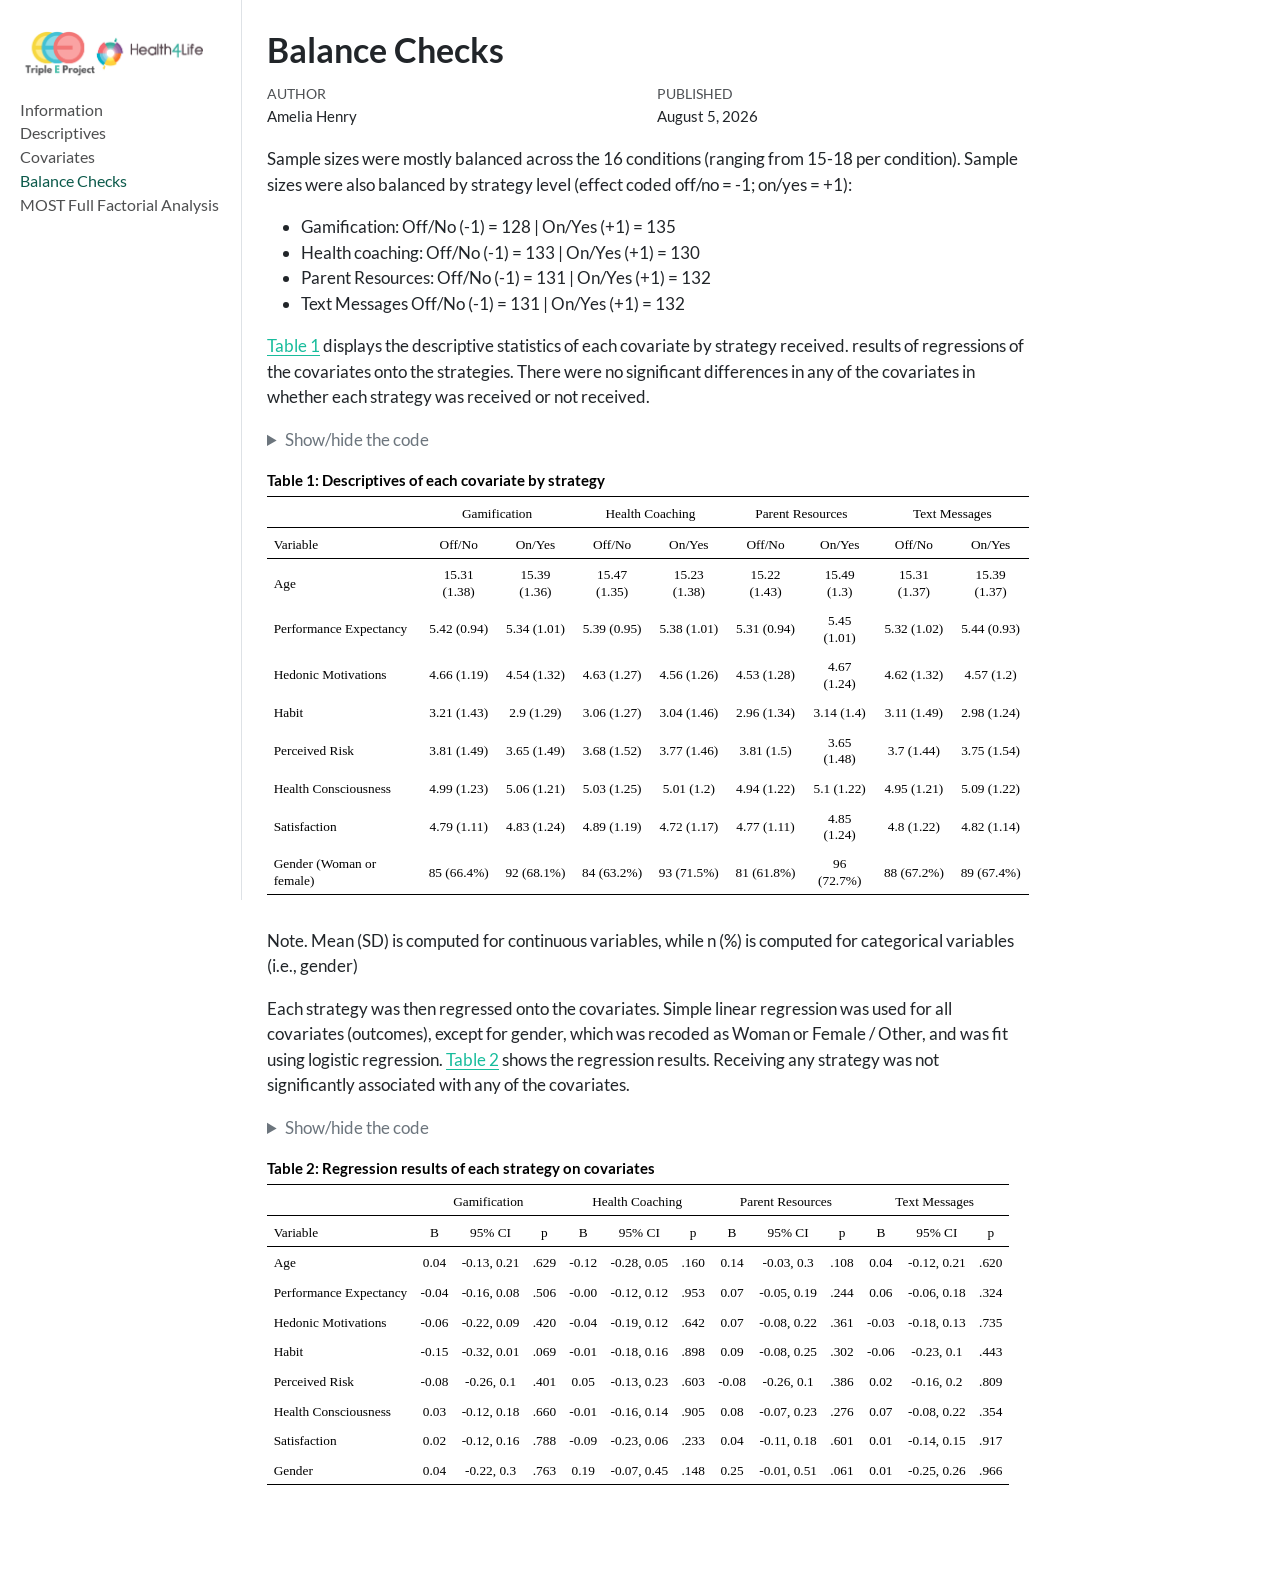
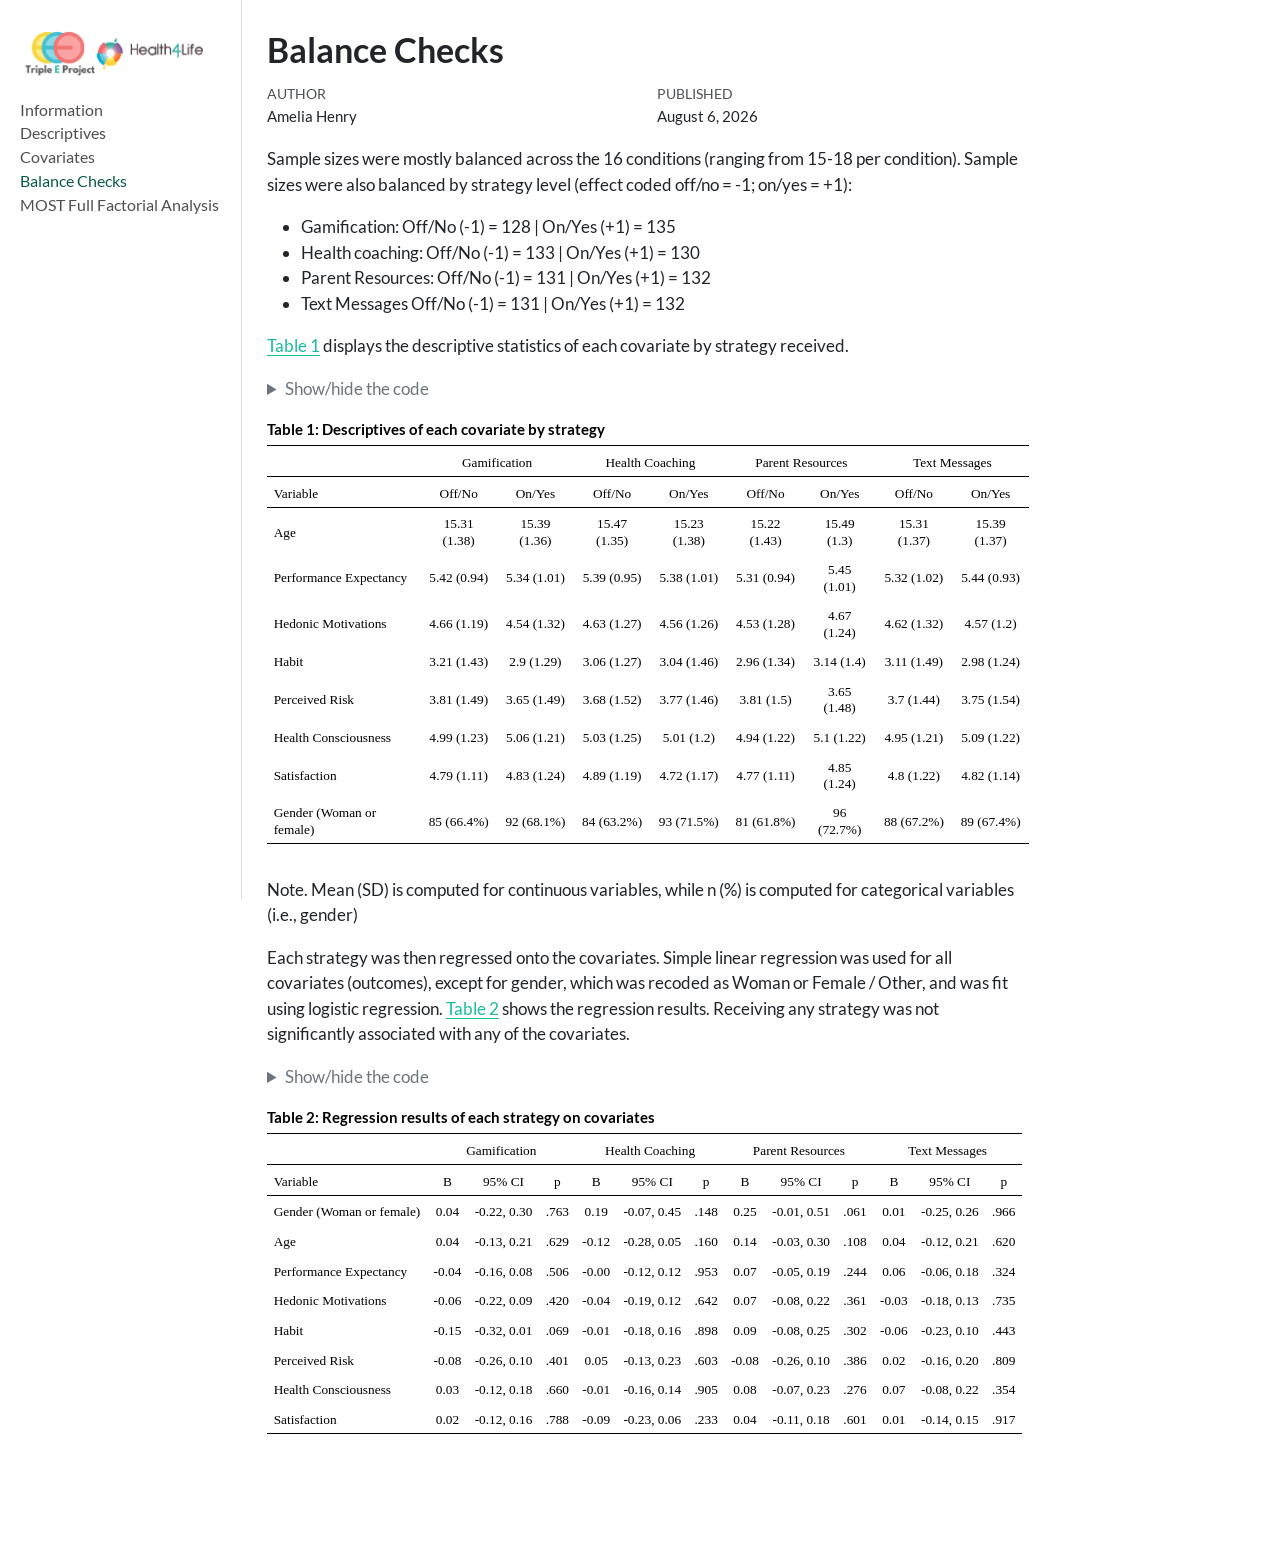
